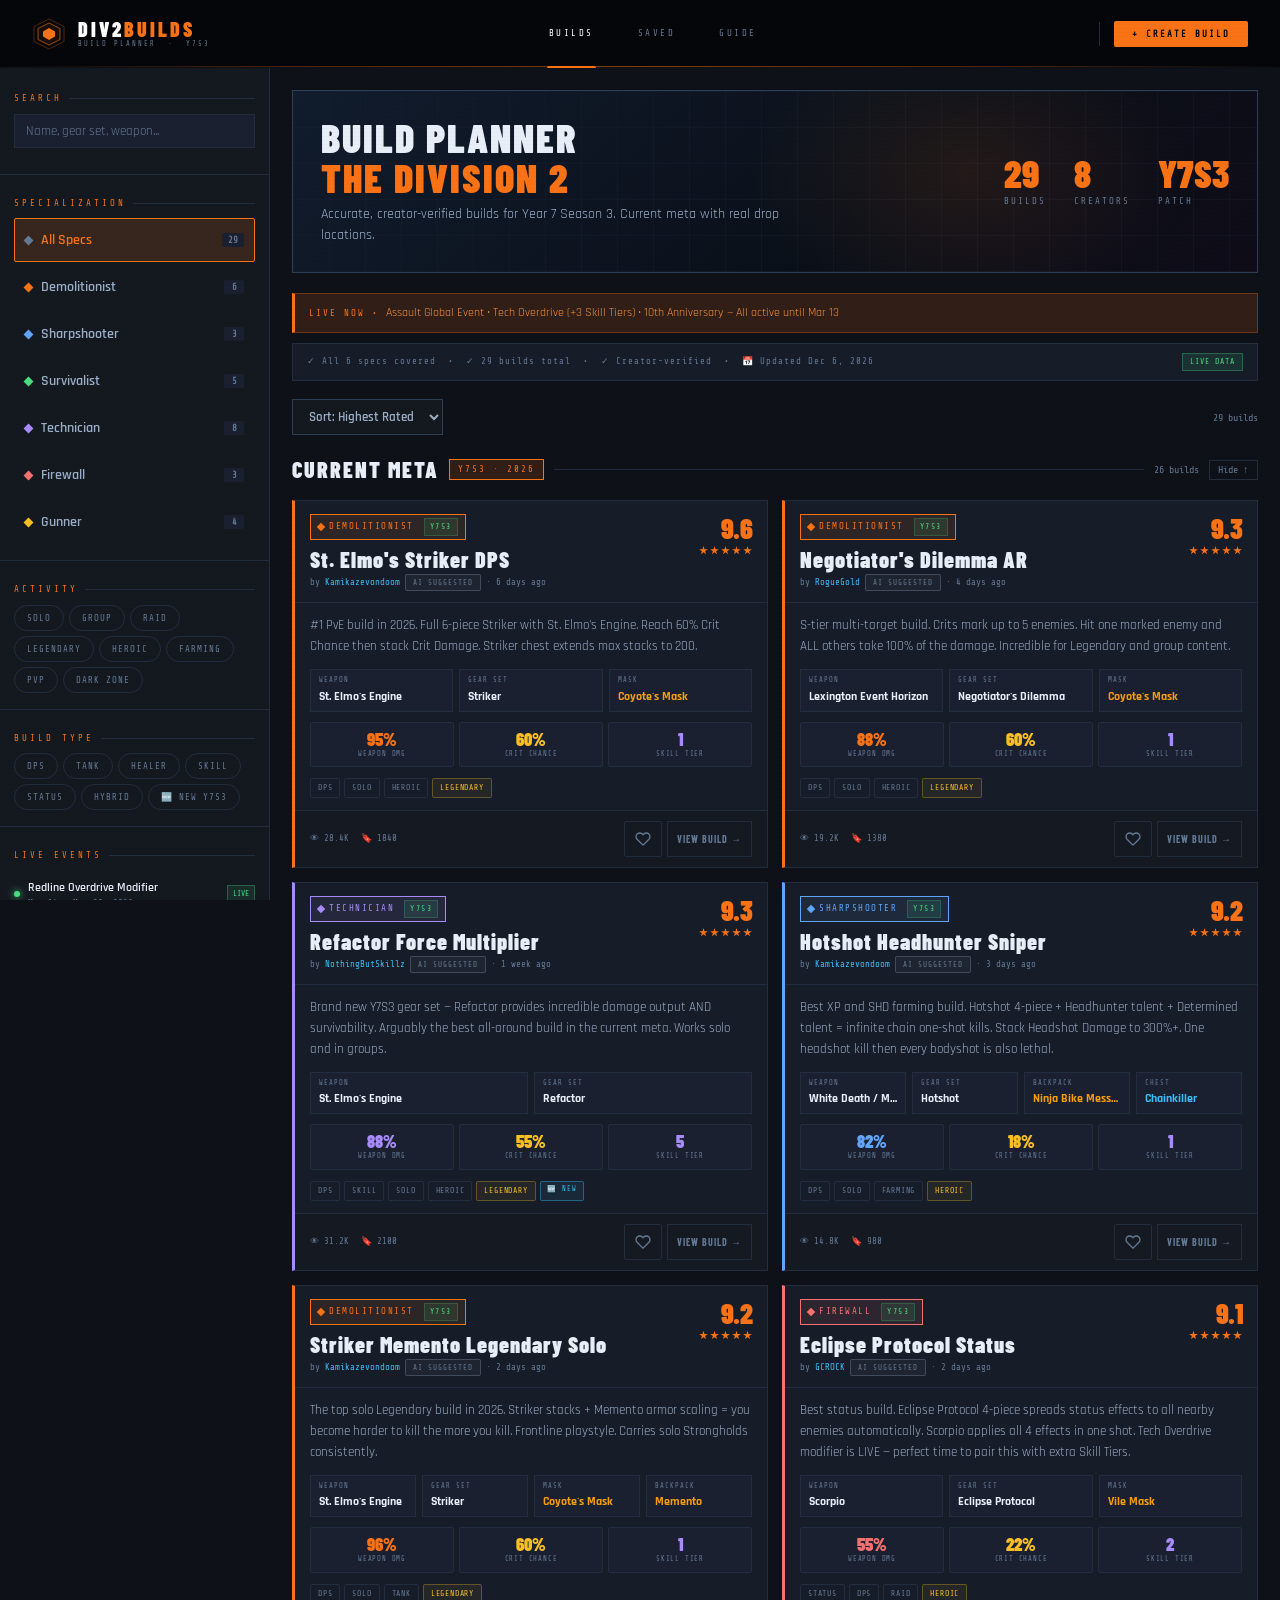
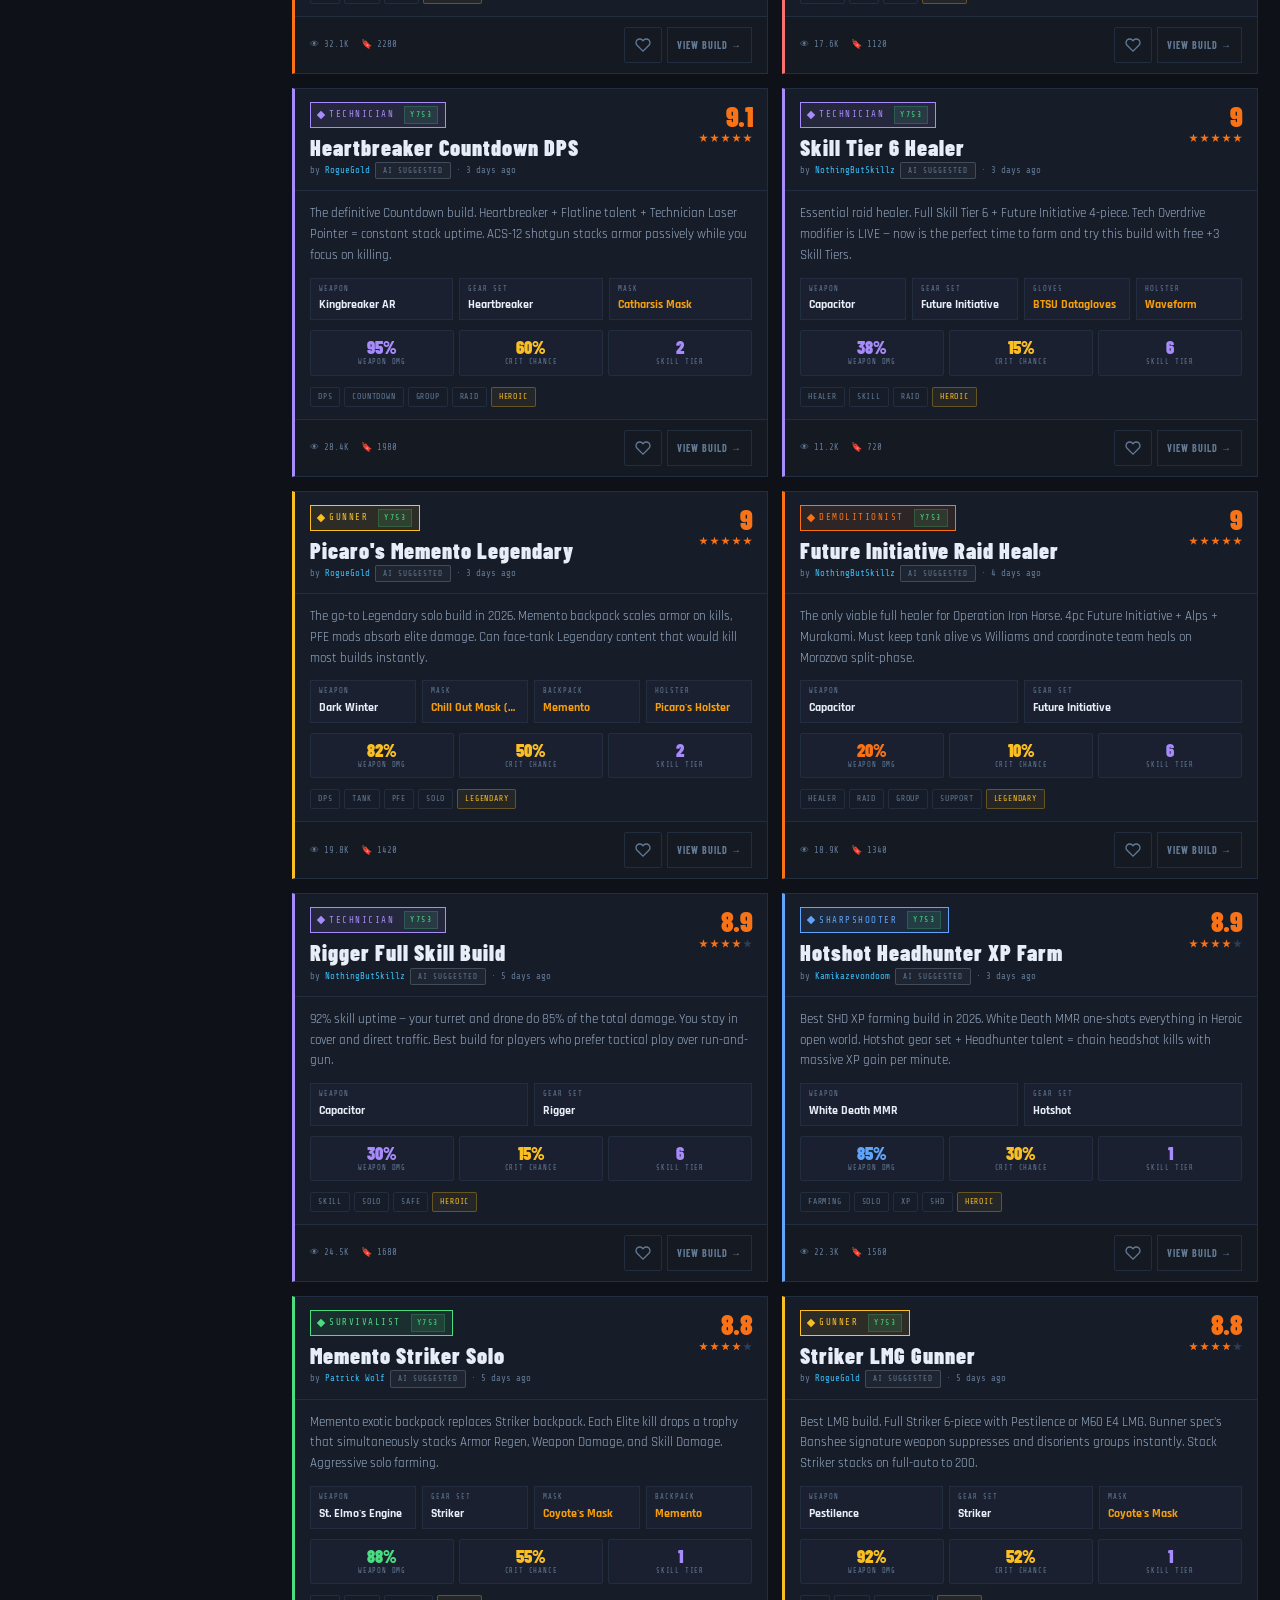
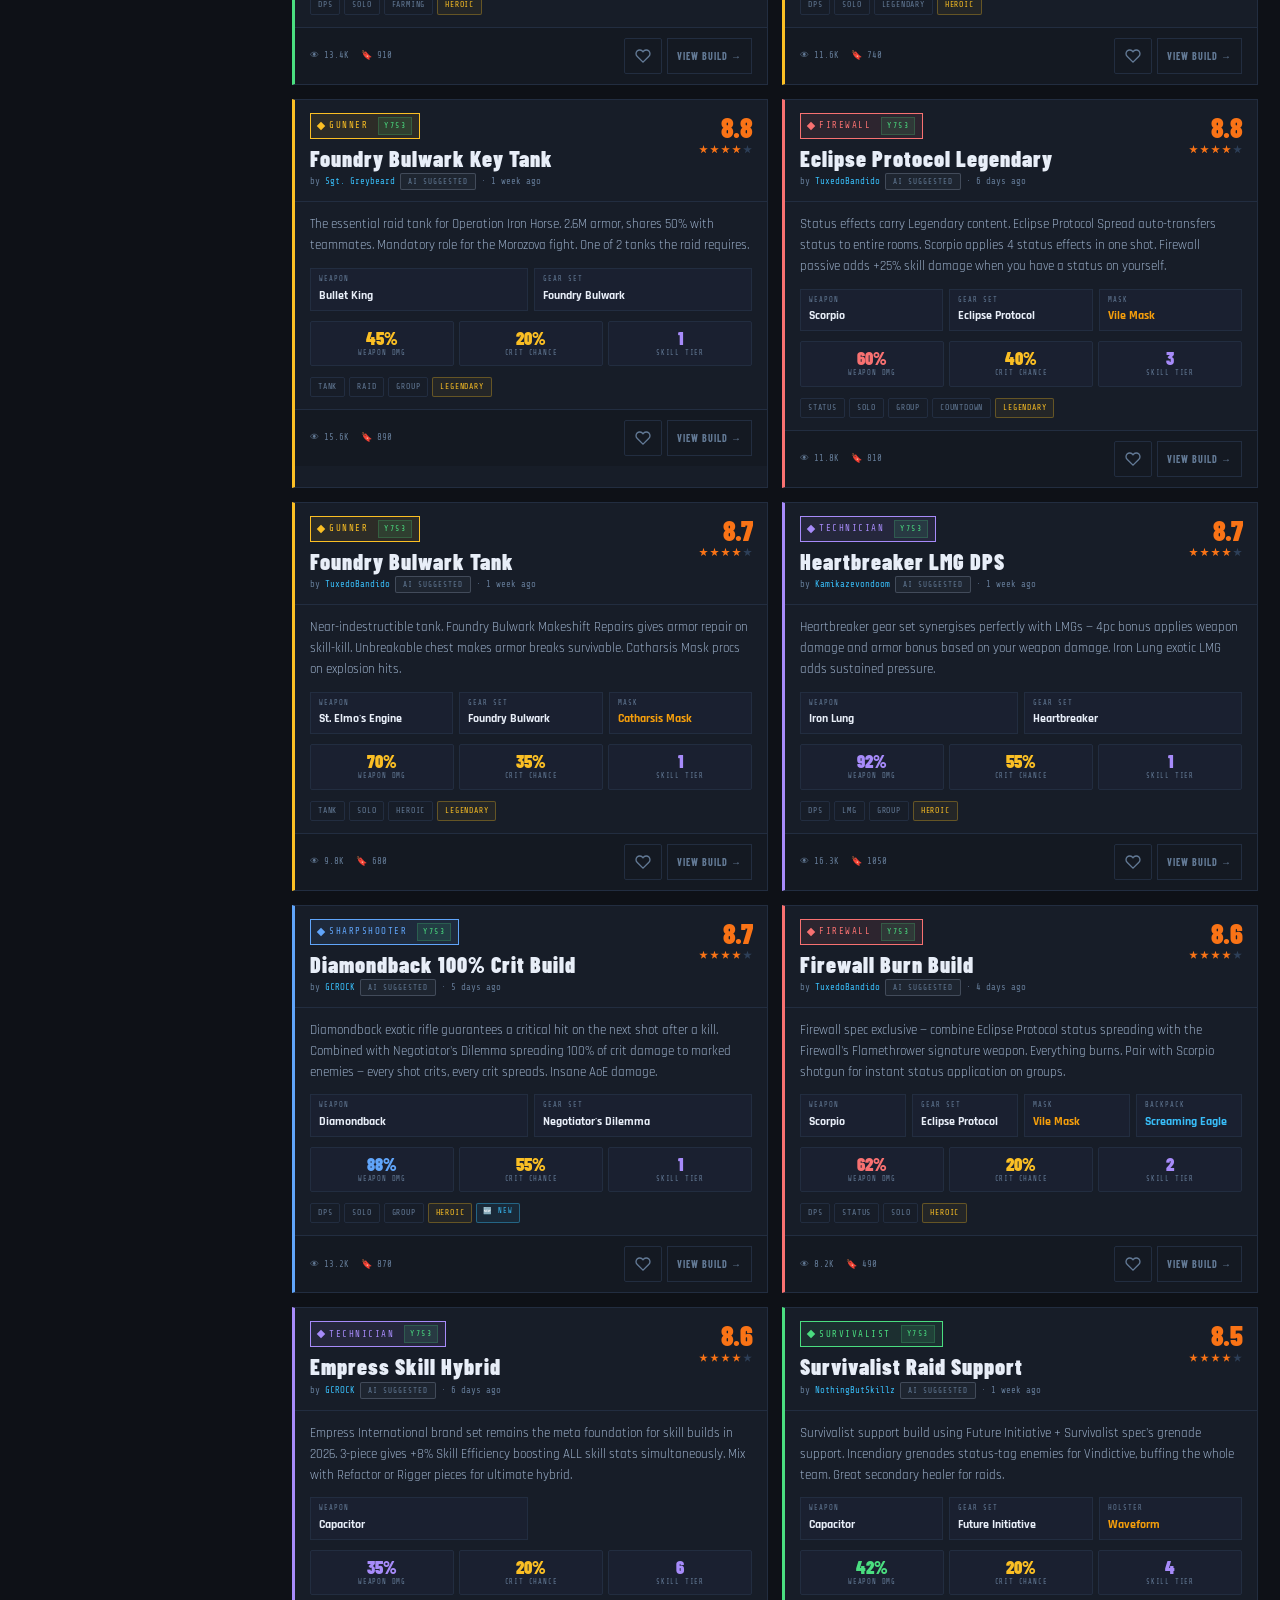
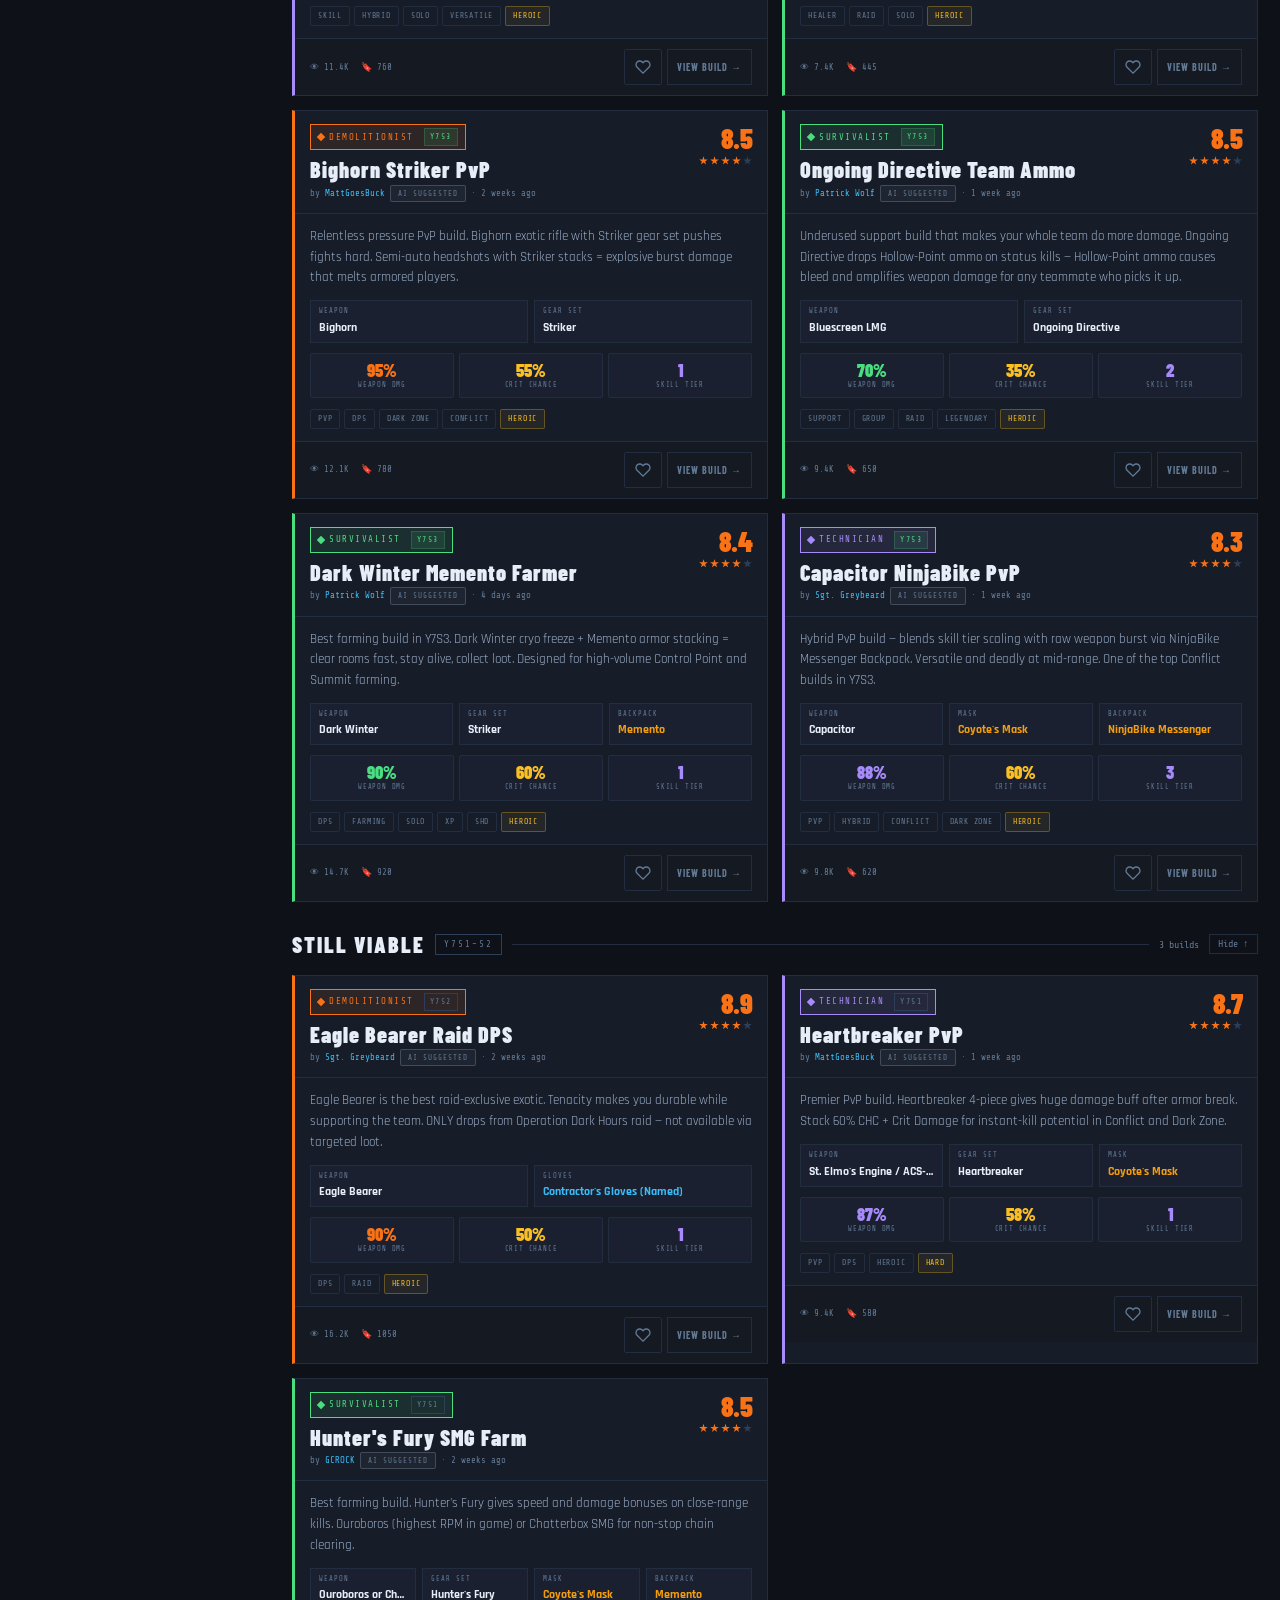
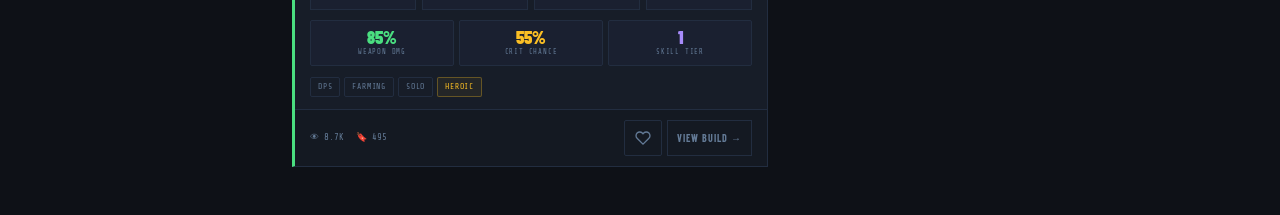
==== index.html @ b4c769ec "Add files via upload" ====
<!DOCTYPE html>
<html lang="en">
<head>
<meta charset="UTF-8">
<meta name="viewport" content="width=device-width, initial-scale=1.0, viewport-fit=cover">
<meta name="apple-mobile-web-app-capable" content="yes">
<meta name="apple-mobile-web-app-status-bar-style" content="black-translucent">
<meta name="theme-color" content="#0e1117">
<link rel="manifest" href="manifest.json">
<link rel="apple-touch-icon" href="icon-192.png">
<title>DIV2BUILDS — The Division 2 Build Planner</title>
<link href="https://fonts.googleapis.com/css2?family=Barlow+Condensed:wght@300;400;600;700;900&family=Rajdhani:wght@300;400;600;700&family=Share+Tech+Mono&display=swap" rel="stylesheet">
<style>
:root{--bg:#0e1117;--bg2:#141920;--bg3:#1a2030;--panel:#171d28;--border:#222d40;--border2:#2d3f58;--orange:#f97316;--orange2:#fb923c;--odim:rgba(249,115,22,.15);--blue:#38bdf8;--bdim:rgba(56,189,248,.1);--green:#4ade80;--gdim:rgba(74,222,128,.1);--yellow:#fbbf24;--red:#f87171;--gold:#f59e0b;--purple:#a78bfa;--text:#e8eef8;--text2:#9aaec8;--text3:#637a96;}
*{margin:0;padding:0;box-sizing:border-box}
body{background:var(--bg);color:var(--text);font-family:'Rajdhani',sans-serif;font-size:15px;line-height:1.5;overflow-x:hidden;-webkit-overflow-scrolling:touch}
body::before{content:'';position:fixed;inset:0;background:repeating-linear-gradient(0deg,transparent,transparent 3px,rgba(0,0,0,.012) 3px,rgba(0,0,0,.012) 4px);pointer-events:none;z-index:999}
nav{display:flex;align-items:center;justify-content:space-between;padding:0 32px;height:68px;background:rgba(6,7,10,.97);border-bottom:1px solid rgba(255,255,255,.04);position:sticky;top:0;z-index:200;backdrop-filter:blur(24px);-webkit-backdrop-filter:blur(24px);gap:32px}
nav::after{content:'';position:absolute;bottom:0;left:0;right:0;height:1px;background:linear-gradient(90deg,transparent 0%,rgba(249,115,22,.25) 20%,rgba(249,115,22,.5) 50%,rgba(249,115,22,.25) 80%,transparent 100%);pointer-events:none}

.logo{display:flex;align-items:center;gap:12px;cursor:pointer;flex-shrink:0;user-select:none}
.logo-mark{width:34px;height:34px;position:relative;flex-shrink:0}
.logo-mark svg{width:34px;height:34px}
.logo-wordmark{display:flex;flex-direction:column;gap:2px}
.logo-text{font-family:'Barlow Condensed',sans-serif;font-weight:900;font-size:20px;letter-spacing:3px;color:#fff;text-transform:uppercase;line-height:1;display:flex;align-items:center}
.logo-text span{color:var(--orange)}
.logo-sub{font-family:'Share Tech Mono',monospace;font-size:7px;color:var(--text3);letter-spacing:2px;text-transform:uppercase;line-height:1}

.nav-links{display:flex;gap:0;list-style:none;flex:1;justify-content:center}
.nav-links li{position:relative}
.nav-links a{display:flex;align-items:center;height:68px;padding:0 22px;color:var(--text3);text-decoration:none;font-family:'Share Tech Mono',monospace;font-size:9px;letter-spacing:2.5px;text-transform:uppercase;transition:color .2s;cursor:pointer;position:relative;white-space:nowrap}
.nav-links a::before{content:'';position:absolute;bottom:0;left:20px;right:20px;height:2px;background:var(--orange);transform:scaleX(0);transform-origin:center;transition:transform .25s cubic-bezier(.4,0,.2,1);border-radius:2px 2px 0 0}
.nav-links a:hover{color:var(--text2)}
.nav-links a.active{color:#fff}
.nav-links a.active::before{transform:scaleX(1)}

.nav-actions{display:flex;gap:10px;align-items:center;flex-shrink:0}
.nav-sep{width:1px;height:24px;background:var(--border);margin:0 4px}
.btn{font-family:'Share Tech Mono',monospace;letter-spacing:1.5px;text-transform:uppercase;padding:8px 18px;cursor:pointer;border:none;font-size:9px;transition:all .2s;border-radius:2px;-webkit-tap-highlight-color:transparent;touch-action:manipulation}
.btn-ghost{background:transparent;color:var(--text3);border:1px solid var(--border2)}
.btn-ghost:hover{color:var(--text);border-color:rgba(255,255,255,.2)}
.btn-primary{background:var(--orange);color:#000;font-weight:700;letter-spacing:2px}
.btn-primary:hover{background:var(--orange2);transform:translateY(-1px);box-shadow:0 4px 20px rgba(249,115,22,.3)}
.btn-save{background:transparent;color:var(--yellow);border:1px solid var(--yellow)}
.layout{display:grid;grid-template-columns:270px 1fr;min-height:calc(100vh - 68px)}
aside{background:var(--bg2);border-right:1px solid var(--border);padding:16px 0;position:sticky;top:68px;height:calc(100vh - 68px);overflow-y:auto}
aside::-webkit-scrollbar{width:2px}
aside::-webkit-scrollbar-thumb{background:var(--border2);border-radius:1px}
aside::-webkit-scrollbar-track{background:transparent}
.sb{padding:0 14px 16px;border-bottom:1px solid var(--border);margin-bottom:14px}
.sb:last-child{border-bottom:none;margin-bottom:0}
.sb-lbl{font-family:'Share Tech Mono',monospace;font-size:9px;color:var(--orange);letter-spacing:3px;text-transform:uppercase;padding:8px 0;display:flex;align-items:center;gap:7px}
.sb-lbl::after{content:'';flex:1;height:1px;background:var(--border)}
.sw{position:relative;margin-bottom:10px}
.sw input{width:100%;background:var(--bg3);border:1px solid var(--border);color:var(--text);padding:8px 30px 8px 11px;font-family:'Rajdhani',sans-serif;font-size:13px;outline:none;transition:border-color .15s}
.sw input:focus{border-color:var(--orange)}
.sw input::placeholder{color:var(--text3)}
.spec-list{display:flex;flex-direction:column;gap:3px}
.spec-btn{display:flex;align-items:center;gap:9px;padding:12px 10px;cursor:pointer;border:1px solid transparent;transition:all .2s;background:transparent;width:100%;text-align:left;color:var(--text2);font-family:'Rajdhani',sans-serif;font-weight:600;font-size:14px;border-radius:2px}
.spec-btn:hover{background:var(--odim);border-color:var(--border2);color:var(--text)}
.spec-btn.active{background:var(--odim);border-color:var(--orange);color:var(--orange)}
.sdot{width:7px;height:7px;transform:rotate(45deg);flex-shrink:0}
.scnt{margin-left:auto;font-family:'Share Tech Mono',monospace;font-size:9px;color:var(--text3);background:var(--bg3);padding:2px 6px;border-radius:2px;min-width:20px;text-align:center}
.tags{display:flex;flex-wrap:wrap;gap:5px}
.tag{font-family:'Share Tech Mono',monospace;font-size:9px;letter-spacing:1px;padding:7px 12px;border:1px solid var(--border);color:var(--text3);cursor:pointer;transition:all .15s;background:transparent;text-transform:uppercase;border-radius:20px;-webkit-tap-highlight-color:transparent}
.tag:hover{border-color:var(--text3);color:var(--text2)}
.tag.active{border-color:var(--orange);color:var(--orange);background:var(--odim)}
.ev{display:flex;align-items:center;gap:8px;padding:8px 0;border-bottom:1px solid var(--border)}
.ev:last-child{border-bottom:none}
.evdot{width:6px;height:6px;border-radius:50%;flex-shrink:0}
.evdot.live{background:var(--green);box-shadow:0 0 7px var(--green);animation:blink 2s infinite}
.evdot.soon{background:var(--yellow)}
@keyframes blink{0%,100%{opacity:1}50%{opacity:.3}}
.evname{font-weight:600;font-size:12px;color:var(--text);overflow:hidden;text-overflow:ellipsis;white-space:nowrap;flex:1}
.evtime{font-family:'Share Tech Mono',monospace;font-size:9px;color:var(--text3)}
.evbadge{font-family:'Share Tech Mono',monospace;font-size:8px;padding:2px 5px;text-transform:uppercase;flex-shrink:0;border:1px solid}
.evbadge.live{color:var(--green);border-color:rgba(74,222,128,.3);background:var(--gdim)}
.evbadge.soon{color:var(--yellow);border-color:rgba(251,191,36,.3);background:rgba(251,191,36,.07)}
main{padding:22px;background:var(--bg)}
.hero{background:linear-gradient(135deg,#111c2d 0%,#0a1019 60%,#0f0c18 100%);border:1px solid var(--border2);padding:26px 28px;margin-bottom:20px;position:relative;overflow:hidden;display:flex;align-items:center;justify-content:space-between}
.page-header{display:flex;align-items:center;justify-content:space-between;gap:16px;padding:14px 0 16px;border-bottom:1px solid var(--border);margin-bottom:18px;flex-wrap:wrap}
.page-header-title{font-family:'Barlow Condensed',sans-serif;font-size:22px;font-weight:900;letter-spacing:1.5px;text-transform:uppercase;color:var(--text);line-height:1}
.page-header-sub{font-size:12px;color:var(--text3);margin-top:3px}
.page-header-live{display:flex;align-items:center;gap:7px;font-family:'Share Tech Mono',monospace;font-size:9px;color:var(--green);letter-spacing:1px;white-space:nowrap;border:1px solid rgba(74,222,128,.25);padding:5px 10px;background:rgba(74,222,128,.05);flex-shrink:0}
.live-pip{width:6px;height:6px;background:var(--green);border-radius:50%;animation:pulse 2s infinite;flex-shrink:0}
.hgrid{position:absolute;inset:0;background-image:linear-gradient(rgba(26,34,50,.35) 1px,transparent 1px),linear-gradient(90deg,rgba(26,34,50,.35) 1px,transparent 1px);background-size:36px 36px;pointer-events:none}
.hglow{position:absolute;top:-60px;right:80px;width:420px;height:280px;background:radial-gradient(ellipse,rgba(249,115,22,.1) 0%,rgba(249,115,22,.03) 50%,transparent 75%);pointer-events:none}
.hero-text h1{font-family:'Barlow Condensed',sans-serif;font-size:40px;font-weight:900;line-height:1;letter-spacing:2px;text-transform:uppercase;position:relative}
.hero-text h1 span{color:var(--orange)}
.hero-text p{color:var(--text2);font-size:14px;margin-top:7px;max-width:480px;position:relative}
.hstats{display:flex;gap:28px;position:relative}
.hs-num{font-family:'Barlow Condensed',sans-serif;font-size:38px;font-weight:900;color:var(--orange);line-height:1}
.hs-lbl{font-family:'Share Tech Mono',monospace;font-size:9px;color:var(--text3);letter-spacing:2px;text-transform:uppercase;margin-top:3px}
.toolbar{display:flex;align-items:center;gap:10px;margin-bottom:18px;flex-wrap:wrap}
.sort-sel{background:var(--bg2);border:1px solid var(--border2);color:var(--text2);padding:8px 12px;font-family:'Rajdhani',sans-serif;font-weight:600;font-size:13px;outline:none;cursor:pointer;transition:border-color .2s}
.sort-sel:focus{border-color:var(--orange)}
.rcount{font-family:'Share Tech Mono',monospace;font-size:10px;color:var(--text3);margin-left:auto}
.sg{margin-bottom:26px}
.sg-head{display:flex;align-items:center;gap:10px;margin-bottom:14px;user-select:none}
.sg-title{font-family:'Barlow Condensed',sans-serif;font-size:22px;font-weight:900;letter-spacing:2px;text-transform:uppercase}
.sg-badge{font-family:'Share Tech Mono',monospace;font-size:9px;letter-spacing:2px;padding:3px 8px;text-transform:uppercase;border:1px solid}
.sg-badge.cur{color:var(--orange);border-color:var(--orange);background:var(--odim)}
.sg-badge.old{color:var(--text3);border-color:var(--border2)}
.sg-line{flex:1;height:1px;background:var(--border)}
.sg-cnt{font-family:'Share Tech Mono',monospace;font-size:10px;color:var(--text3)}
.sg-tog{font-family:'Share Tech Mono',monospace;font-size:10px;color:var(--text3);border:1px solid var(--border);padding:3px 8px;background:transparent;cursor:pointer;transition:all .15s}
.sg-grid{display:grid;grid-template-columns:repeat(auto-fill,minmax(340px,1fr));gap:14px}
.sg-grid.collapsed{display:none}
.bc{background:var(--panel);border:1px solid var(--border);cursor:pointer;transition:all .2s;position:relative;overflow:hidden;animation:fadeUp .4s ease both}
@keyframes fadeUp{from{opacity:0;transform:translateY(14px)}to{opacity:1;transform:translateY(0)}}
.bc::before{content:'';position:absolute;top:0;left:0;right:0;height:2px;background:transparent;transition:background .2s}
.bc:hover{border-color:rgba(255,255,255,.12);transform:translateY(-3px);box-shadow:0 12px 40px rgba(0,0,0,.55)}
.bc:active{transform:scale(.98);box-shadow:none;transition:transform .1s}
.bc:hover::before{background:var(--orange)}
.bc-head{padding:13px 15px 11px;border-bottom:1px solid var(--border);display:flex;align-items:flex-start;justify-content:space-between;gap:10px}
.bc-spec{display:flex;align-items:center;gap:5px;font-family:'Share Tech Mono',monospace;font-size:9px;letter-spacing:1.5px;text-transform:uppercase;padding:3px 7px;border:1px solid;margin-bottom:7px;width:fit-content}
.bc-title{font-family:'Barlow Condensed',sans-serif;font-size:22px;font-weight:900;letter-spacing:1px;color:var(--text);line-height:1.1}
.bc-author{font-family:'Share Tech Mono',monospace;font-size:9px;color:var(--text3);margin-top:3px}
.bc-author span{color:var(--blue)}
.creator-badge{display:inline-flex;align-items:center;gap:4px;font-family:'Share Tech Mono',monospace;font-size:8px;letter-spacing:1px;padding:2px 6px;border:1px solid var(--blue);color:var(--blue);background:var(--bdim);text-transform:uppercase;margin-left:5px;border-radius:2px}
.source-badge{font-family:'Share Tech Mono',monospace;font-size:7.5px;letter-spacing:1px;padding:2px 7px;border-radius:2px;text-transform:uppercase;display:inline-flex;align-items:center;gap:4px;margin-left:5px}
.source-badge.curated{border:1px solid rgba(74,222,128,.4);color:var(--green);background:rgba(74,222,128,.08)}
.source-badge.ai-suggested{border:1px solid rgba(148,163,184,.3);color:var(--text3);background:rgba(148,163,184,.06)}
.source-badge.community{border:1px solid rgba(56,189,248,.3);color:var(--blue);background:var(--bdim)}
.bc-rating{display:flex;flex-direction:column;align-items:flex-end;gap:4px;flex-shrink:0}
.rnum{font-family:'Barlow Condensed',sans-serif;font-size:28px;font-weight:900;color:var(--orange);line-height:1;letter-spacing:-0.5px}
.stars{display:flex;gap:2px}
.star{width:9px;height:9px;background:var(--orange);clip-path:polygon(50% 0%,61% 35%,98% 35%,68% 57%,79% 91%,50% 70%,21% 91%,32% 57%,2% 35%,39% 35%)}
.star.e{background:var(--border2)}
.bc-body{padding:12px 15px}
.gear-row{display:grid;grid-template-columns:repeat(3,1fr);gap:5px;margin-bottom:12px}
.gs{background:var(--bg3);border:1px solid var(--border);padding:9px 6px;display:flex;flex-direction:column;align-items:center;gap:3px;text-align:center;transition:border-color .15s}
.bc-loadout{display:flex;flex-wrap:wrap;gap:6px;margin-bottom:10px}
.bc-loadout-item{display:flex;flex-direction:column;background:var(--bg3);border:1px solid var(--border);padding:5px 8px;min-width:0;flex:1;max-width:calc(50% - 3px)}
.bc-loadout-lbl{font-family:'Share Tech Mono',monospace;font-size:7px;color:var(--text3);letter-spacing:1px;text-transform:uppercase;margin-bottom:2px}
.bc-loadout-val{font-size:12px;font-weight:700;color:var(--text);white-space:nowrap;overflow:hidden;text-overflow:ellipsis}
.bc-loadout-val.exotic{color:var(--gold)}
.bc-loadout-val.named{color:var(--blue)}
.gs-icon{font-size:15px;line-height:1}
.gs-slot{font-family:'Share Tech Mono',monospace;font-size:7px;color:var(--text3);letter-spacing:.5px;text-transform:uppercase}
.gs-name{font-size:10px;font-weight:700;color:var(--text2);line-height:1.2}
.gs-name.exotic{color:var(--gold)}
.gs-name.named{color:var(--blue)}
.cs{display:grid;grid-template-columns:repeat(3,1fr);gap:5px;margin-bottom:11px}
.cp{background:var(--bg3);border:1px solid var(--border);padding:7px 8px;text-align:center;border-radius:2px}
.cp-v{font-family:'Barlow Condensed',sans-serif;font-size:18px;font-weight:900;line-height:1}
.cp-l{font-family:'Share Tech Mono',monospace;font-size:7px;color:var(--text3);letter-spacing:.8px;text-transform:uppercase;margin-top:1px}
.ctags{display:flex;flex-wrap:wrap;gap:4px}
.ctag{font-family:'Share Tech Mono',monospace;font-size:8px;letter-spacing:.8px;padding:3px 7px;border:1px solid var(--border);color:var(--text3);text-transform:uppercase;border-radius:2px}
.diff-tag{border-color:rgba(251,191,36,.3);color:var(--yellow);background:rgba(251,191,36,.06)}
.ev-build-badge{font-family:'Share Tech Mono',monospace;font-size:7.5px;letter-spacing:.8px;padding:3px 7px;border:1px solid rgba(74,222,128,.4);color:var(--green);background:rgba(74,222,128,.08);border-radius:2px;text-transform:uppercase}
.new-badge{font-family:'Share Tech Mono',monospace;font-size:7px;letter-spacing:1px;padding:2px 6px;border:1px solid rgba(56,189,248,.4);color:var(--blue);background:rgba(56,189,248,.08);border-radius:2px;text-transform:uppercase}
.bc-foot{padding:10px 15px;border-top:1px solid var(--border);display:flex;align-items:center;justify-content:space-between;background:rgba(0,0,0,.15)}
.bc-meta{display:flex;gap:12px}
.mitem{display:flex;align-items:center;gap:4px;font-family:'Share Tech Mono',monospace;font-size:9px;color:var(--text3)}
.bc-acts{display:flex;gap:5px}
.abt{background:transparent;border:1px solid var(--border);color:var(--text3);padding:5px 9px;font-family:'Barlow Condensed',sans-serif;font-size:10px;font-weight:700;letter-spacing:1px;text-transform:uppercase;cursor:pointer;transition:all .15s}
.abt:hover{border-color:var(--orange);color:var(--orange);background:var(--odim)}
.abt.saved{border-color:var(--yellow);color:var(--yellow);background:rgba(251,191,36,.08)}
.abt-save{background:transparent;border:1px solid var(--border);color:var(--text3);padding:0 10px;height:36px;display:flex;align-items:center;justify-content:center;cursor:pointer;transition:all .15s;flex-shrink:0;border-radius:2px}
.abt-save:hover{border-color:var(--yellow);color:var(--yellow)}
.abt-save.saved{border-color:var(--yellow);color:var(--yellow);background:rgba(251,191,36,.08)}
.abt-view{flex:1}
.pbadge{font-family:'Share Tech Mono',monospace;font-size:8px;padding:2px 5px;background:var(--gdim);border:1px solid rgba(74,222,128,.2);color:var(--green);text-transform:uppercase;margin-left:5px}
.obadge{font-family:'Share Tech Mono',monospace;font-size:8px;padding:2px 5px;background:transparent;border:1px solid var(--border2);color:var(--text3);text-transform:uppercase;margin-left:5px}
.empty{text-align:center;padding:64px 20px;border:1px dashed var(--border2);background:var(--bg2)}
.empty h3{font-family:'Barlow Condensed',sans-serif;font-size:24px;font-weight:700;color:var(--text2);letter-spacing:2px;text-transform:uppercase;margin-top:14px}
.empty p{color:var(--text3);font-size:12px;margin-top:6px}
.overlay{position:fixed;inset:0;background:rgba(0,0,0,.88);z-index:300;display:flex;align-items:flex-start;justify-content:center;padding:16px;overflow-y:auto;opacity:0;pointer-events:none;transition:opacity .25s;backdrop-filter:blur(5px)}
.overlay.open{opacity:1;pointer-events:all}
.modal{background:var(--bg2);border:1px solid var(--border);width:100%;max-width:960px;margin:auto;position:relative;transform:translateY(22px);transition:transform .25s cubic-bezier(.4,0,.2,1);overflow:visible}
.overlay.open .modal{transform:translateY(0)}

/* Mobile back bar */
.mob-back-bar{display:none}
.mh{padding:18px 22px 20px;border-bottom:1px solid var(--border);display:flex;align-items:flex-start;justify-content:space-between;gap:12px;background:linear-gradient(135deg,var(--panel),var(--bg2));position:relative;overflow:visible}
.mh-grid{position:absolute;inset:0;background-image:linear-gradient(rgba(26,34,50,.3) 1px,transparent 1px),linear-gradient(90deg,rgba(26,34,50,.3) 1px,transparent 1px);background-size:28px 28px;pointer-events:none;z-index:0;overflow:hidden;border-radius:inherit}
.mh-left{position:relative;z-index:1;flex:1;min-width:0}
.mspec{display:inline-flex;align-items:center;gap:5px;font-family:'Share Tech Mono',monospace;font-size:9px;letter-spacing:2px;text-transform:uppercase;padding:4px 9px;border:1px solid;margin-bottom:10px;white-space:normal;word-break:break-word;max-width:100%;position:relative;z-index:1}
.mtitle{font-family:'Barlow Condensed',sans-serif;font-size:34px;font-weight:900;letter-spacing:2px;text-transform:uppercase;line-height:1;position:relative;z-index:1}
.msub{color:var(--text2);font-size:13px;margin-top:6px;position:relative;z-index:1}
.mclose{background:transparent;border:1px solid var(--border);color:var(--text3);width:34px;height:34px;display:flex;align-items:center;justify-content:center;cursor:pointer;transition:all .15s;flex-shrink:0;position:relative;z-index:1}
.mclose:hover{border-color:var(--red);color:var(--red)}
.mbody{padding:22px;display:grid;grid-template-columns:1fr 300px;gap:22px}
.sec{font-family:'Share Tech Mono',monospace;font-size:9px;color:var(--orange);letter-spacing:3px;text-transform:uppercase;margin-bottom:12px;margin-top:4px;display:flex;align-items:center;gap:7px}
.sec::after{content:'';flex:1;height:1px;background:var(--border)}
.gd-grid{display:grid;grid-template-columns:repeat(3,1fr);gap:7px;margin-bottom:20px}
.gd{background:var(--bg3);border:1px solid var(--border);padding:11px}
.gd-slot{font-family:'Share Tech Mono',monospace;font-size:8px;color:var(--text3);letter-spacing:2px;text-transform:uppercase;margin-bottom:5px}
.gd-name{font-weight:700;font-size:13px;line-height:1.2;margin-bottom:2px}
.gd-name.exotic{color:var(--gold)}
.gd-name.named{color:var(--blue)}
.gd-brand{font-family:'Share Tech Mono',monospace;font-size:9px;color:var(--text3);margin-bottom:6px}
.gd-talent{font-size:11px;color:var(--orange2);font-weight:600;margin-bottom:5px}
.gd-mod{font-family:'Share Tech Mono',monospace;font-size:9px;color:var(--text3)}
.gd-mod::before{content:'▸ '}
.wdrop-box{background:var(--bg3);border:1px solid var(--border);border-left:3px solid var(--orange);padding:14px;margin-bottom:20px}
.wdrop-title{font-family:'Share Tech Mono',monospace;font-size:9px;color:var(--orange);letter-spacing:2px;text-transform:uppercase;margin-bottom:12px}
.wdrop-section-title{font-family:'Share Tech Mono',monospace;font-size:8px;color:var(--text3);letter-spacing:2px;text-transform:uppercase;margin:12px 0 6px;padding-top:12px;border-top:1px solid var(--border)}
.wdrop-w{margin-bottom:14px;padding-bottom:14px;border-bottom:1px solid var(--border)}
.wdrop-w:last-child{margin-bottom:0;padding-bottom:0;border-bottom:none}
.wdrop-wname{font-family:'Barlow Condensed',sans-serif;font-size:17px;font-weight:700;margin-bottom:6px}
.drop-row{display:flex;align-items:flex-start;gap:7px;margin-bottom:6px;font-size:12px;color:var(--text2);line-height:1.4}
.drop-badge{font-family:'Share Tech Mono',monospace;font-size:8px;padding:2px 5px;border:1px solid;flex-shrink:0;text-transform:uppercase}
.drop-badge.targeted{color:var(--green);border-color:rgba(74,222,128,.3);background:var(--gdim)}
.drop-badge.campaign{color:var(--yellow);border-color:rgba(251,191,36,.3);background:rgba(251,191,36,.07)}
.drop-badge.world{color:var(--text3);border-color:var(--border2)}
.skill-pair{display:grid;grid-template-columns:1fr 1fr;gap:7px;margin-bottom:20px}
.skill-card{background:var(--bg3);border:1px solid var(--border);padding:12px;display:flex;align-items:center;gap:10px}
.skill-icon{font-size:28px;line-height:1}
.skill-name{font-weight:700;font-size:14px}
.skill-var{font-family:'Share Tech Mono',monospace;font-size:9px;color:var(--text3)}
.talent-grid{display:grid;grid-template-columns:1fr 1fr;gap:7px;margin-bottom:20px}
.talent-card{background:var(--bg3);border:1px solid var(--border);border-left:2px solid var(--orange2);padding:11px 13px;transition:border-color .15s}
.talent-name{font-weight:700;font-size:13px;margin-bottom:3px;color:var(--orange2)}
.talent-desc{font-size:11px;color:var(--text2);line-height:1.5}
.tips-box{background:var(--bg3);border:1px solid var(--border);padding:14px 16px;font-size:12.5px;color:var(--text2);line-height:1.75;margin-bottom:20px}
.sbars{display:flex;flex-direction:column;gap:9px;margin-bottom:20px}
.sbar{display:grid;grid-template-columns:110px 1fr 50px;align-items:center;gap:9px}
.sbar-lbl{font-family:'Share Tech Mono',monospace;font-size:9px;color:var(--text3);letter-spacing:.8px;text-transform:uppercase}
.sbar-track{height:6px;background:var(--bg2);border:1px solid var(--border);position:relative;overflow:hidden;border-radius:3px}
.sbar-fill{height:100%;position:absolute;left:0;top:0;border-radius:3px;transition:width .6s cubic-bezier(.4,0,.2,1)}
.sbar-val{font-family:'Barlow Condensed',sans-serif;font-size:15px;font-weight:700;text-align:right}
.author-card{background:var(--bg3);border:1px solid var(--border);padding:12px;display:flex;align-items:center;gap:10px;margin-bottom:16px}
.author-av{width:44px;height:44px;background:var(--odim);border:1px solid var(--orange);display:flex;align-items:center;justify-content:center;font-family:'Barlow Condensed',sans-serif;font-size:20px;font-weight:700;color:var(--orange);flex-shrink:0}
.author-name{font-weight:700;font-size:14px}
.author-sub{font-family:'Share Tech Mono',monospace;font-size:9px;color:var(--text3)}
.meta-rows{display:flex;flex-direction:column}
.mrow{display:flex;justify-content:space-between;padding:7px 0;border-bottom:1px solid var(--border);font-size:12px}
.mrow:last-child{border-bottom:none}
.mrow .lbl{color:var(--text3);font-family:'Share Tech Mono',monospace;font-size:9px;letter-spacing:.8px;text-transform:uppercase}
.mrow .val{font-weight:600}
.mfoot{padding:14px 22px;border-top:1px solid var(--border);display:flex;gap:8px;justify-content:flex-end;flex-wrap:wrap}
.cmodal{max-width:680px}
.fg{margin-bottom:14px}
.flbl{display:block;font-family:'Share Tech Mono',monospace;font-size:9px;letter-spacing:2px;color:var(--text3);text-transform:uppercase;margin-bottom:5px}
.finput,.fsel,.fta{width:100%;background:var(--bg3);border:1px solid var(--border);color:var(--text);padding:9px 12px;font-family:'Rajdhani',sans-serif;font-size:13px;outline:none;transition:border-color .15s}
.finput:focus,.fsel:focus,.fta:focus{border-color:var(--orange)}
.fta{resize:vertical;min-height:75px}
.f2{display:grid;grid-template-columns:1fr 1fr;gap:13px}
.spec-grid{display:grid;grid-template-columns:repeat(3,1fr);gap:7px}
.spec-opt{border:1px solid var(--border);padding:9px;text-align:center;cursor:pointer;transition:all .15s;background:transparent;width:100%;font-family:'Rajdhani',sans-serif;font-weight:700;font-size:12px;color:var(--text3)}
.spec-opt:hover{border-color:var(--border2);color:var(--text2)}
.spec-opt.sel{background:var(--odim);border-color:var(--orange);color:var(--orange)}
.ev-card{background:var(--panel);border:1px solid var(--border);padding:18px}
.ev-card.live{border-left:3px solid var(--green)}
.ev-card.soon{border-left:3px solid rgba(249,115,22,.3)}
.ev-card.off{border-left:3px solid var(--border);opacity:.55}
.ev-section-hdr{display:flex;align-items:center;gap:10px;margin-bottom:12px;font-family:'Share Tech Mono',monospace;font-size:9px;letter-spacing:3px;color:var(--orange);text-transform:uppercase}
.ev-section-line{flex:1;height:1px;background:var(--border)}
.ev-grid{display:grid;grid-template-columns:repeat(auto-fill,minmax(280px,1fr));gap:12px}
.ev-grid-past{opacity:.6}
.cc-grid{display:grid;grid-template-columns:repeat(auto-fill,minmax(220px,1fr));gap:12px;margin-top:16px}
.cc-card{background:var(--panel);border:1px solid var(--border);padding:14px;transition:border-color .2s}
.cc-card:hover{border-color:var(--border2)}
.cc-top{display:flex;align-items:center;gap:12px}
.cc-av{width:38px;height:38px;background:var(--bdim);border:1px solid var(--blue);display:flex;align-items:center;justify-content:center;font-family:'Barlow Condensed',sans-serif;font-size:16px;font-weight:700;color:var(--blue);flex-shrink:0}

/* ── Build Editor ── */
.editor-wrap{display:flex;flex-direction:column;height:100%;max-height:90vh;overflow:hidden}
.editor-steps{display:flex;gap:0;border-bottom:1px solid var(--border);background:var(--bg2);flex-shrink:0;overflow-x:auto;scrollbar-width:none}
.editor-steps::-webkit-scrollbar{display:none}
.estep{flex-shrink:0;padding:12px 16px;font-family:'Share Tech Mono',monospace;font-size:8px;letter-spacing:1.5px;text-transform:uppercase;color:var(--text3);background:transparent;border:none;cursor:pointer;border-bottom:2px solid transparent;transition:all .15s;white-space:nowrap;-webkit-tap-highlight-color:transparent}
.estep.active{color:var(--orange);border-bottom-color:var(--orange)}
.estep.done{color:var(--green)}
.estep:active{background:rgba(255,255,255,.04)}
.editor-body{flex:1;overflow-y:auto;-webkit-overflow-scrolling:touch;padding:20px}
.editor-footer{display:flex;align-items:center;justify-content:space-between;padding:14px 20px;border-top:1px solid var(--border);background:var(--bg2);flex-shrink:0;gap:10px}
.editor-footer-info{font-family:'Share Tech Mono',monospace;font-size:9px;color:var(--text3);letter-spacing:1px}

/* Editor sections */
.esec{margin-bottom:24px}
.esec-title{font-family:'Share Tech Mono',monospace;font-size:9px;letter-spacing:2px;text-transform:uppercase;color:var(--orange);margin-bottom:12px;display:flex;align-items:center;gap:8px}
.esec-title::after{content:'';flex:1;height:1px;background:var(--border)}
.efield{margin-bottom:14px}
.efield label{display:block;font-family:'Share Tech Mono',monospace;font-size:8px;letter-spacing:1px;text-transform:uppercase;color:var(--text3);margin-bottom:6px}
.efield label span.req{color:var(--orange)}
.einput{width:100%;background:var(--bg3);border:1px solid var(--border);color:var(--text);padding:9px 12px;font-family:'Rajdhani',sans-serif;font-size:14px;outline:none;transition:border-color .15s;box-sizing:border-box}
.einput:focus{border-color:var(--orange)}
.einput::placeholder{color:var(--text3)}
.eselect{width:100%;background:var(--bg3);border:1px solid var(--border);color:var(--text);padding:9px 12px;font-family:'Rajdhani',sans-serif;font-size:14px;outline:none;cursor:pointer;appearance:none;-webkit-appearance:none;background-image:url("data:image/svg+xml,%3Csvg xmlns='http://www.w3.org/2000/svg' width='12' height='8' viewBox='0 0 12 8'%3E%3Cpath d='M1 1l5 5 5-5' stroke='%239aaec8' stroke-width='1.5' fill='none'/%3E%3C/svg%3E");background-repeat:no-repeat;background-position:right 12px center}
.eselect:focus{border-color:var(--orange)}
.etextarea{width:100%;background:var(--bg3);border:1px solid var(--border);color:var(--text);padding:9px 12px;font-family:'Rajdhani',sans-serif;font-size:13px;outline:none;resize:vertical;min-height:70px;box-sizing:border-box;line-height:1.5}
.etextarea:focus{border-color:var(--orange)}
.etextarea::placeholder{color:var(--text3)}
.egrid2{display:grid;grid-template-columns:1fr 1fr;gap:12px}
.egrid3{display:grid;grid-template-columns:1fr 1fr 1fr;gap:10px}

/* Spec selector in editor */
.espec-grid{display:grid;grid-template-columns:repeat(3,1fr);gap:8px}
.espec-btn{background:var(--bg3);border:1px solid var(--border);color:var(--text2);padding:10px 8px;font-family:'Rajdhani',sans-serif;font-size:13px;font-weight:600;cursor:pointer;transition:all .15s;text-align:center;-webkit-tap-highlight-color:transparent}
.espec-btn.sel{border-color:var(--orange);color:var(--orange);background:var(--odim)}
.espec-btn:active{background:var(--odim)}

/* Content type chips */
.echips{display:flex;flex-wrap:wrap;gap:6px}
.echip{background:transparent;border:1px solid var(--border);color:var(--text3);padding:5px 10px;font-family:'Share Tech Mono',monospace;font-size:8px;letter-spacing:1px;text-transform:uppercase;cursor:pointer;transition:all .15s;-webkit-tap-highlight-color:transparent;border-radius:2px}
.echip.sel{border-color:var(--orange);color:var(--orange);background:var(--odim)}

/* Gear slot cards in editor */
.gear-editor-grid{display:grid;grid-template-columns:1fr 1fr;gap:10px}
.gear-slot-card{background:var(--bg3);border:1px solid var(--border);padding:12px;cursor:pointer;transition:border-color .15s}
.gear-slot-card.filled{border-color:var(--border2)}
.gear-slot-card.editing{border-color:var(--orange)}
.gear-slot-hdr{display:flex;align-items:center;gap:8px;margin-bottom:8px}
.gear-slot-icon{font-size:18px}
.gear-slot-label{font-family:'Share Tech Mono',monospace;font-size:8px;letter-spacing:1.5px;text-transform:uppercase;color:var(--text3)}
.gear-slot-name{font-size:14px;font-weight:700;color:var(--text);margin-bottom:2px;line-height:1.2}
.gear-slot-name.exotic{color:var(--gold)}
.gear-slot-name.named{color:var(--blue)}
.gear-slot-empty{font-size:12px;color:var(--text3);font-style:italic}
.gear-slot-sub{font-family:'Share Tech Mono',monospace;font-size:8px;color:var(--text3);margin-top:2px}

/* Weapon card in editor */
.weapon-editor-card{background:var(--bg3);border:1px solid var(--border);padding:14px;margin-bottom:12px}
.weapon-editor-title{font-family:'Share Tech Mono',monospace;font-size:9px;letter-spacing:2px;color:var(--blue);text-transform:uppercase;margin-bottom:12px}

/* Rarity selector */
.erarity{display:flex;gap:6px}
.erarity-btn{flex:1;background:transparent;border:1px solid var(--border);color:var(--text3);padding:6px 4px;font-family:'Share Tech Mono',monospace;font-size:7.5px;letter-spacing:1px;text-transform:uppercase;cursor:pointer;text-align:center;transition:all .15s}
.erarity-btn.sel.exotic{border-color:var(--gold);color:var(--gold);background:rgba(245,158,11,.1)}
.erarity-btn.sel.named{border-color:var(--blue);color:var(--blue);background:rgba(56,189,248,.1)}
.erarity-btn.sel.high-end{border-color:var(--green);color:var(--green);background:rgba(74,222,128,.08)}

/* Preview */
.preview-section{background:var(--bg3);border:1px solid var(--border);padding:16px;margin-bottom:12px}
.preview-section-title{font-family:'Share Tech Mono',monospace;font-size:8px;letter-spacing:2px;text-transform:uppercase;color:var(--orange);margin-bottom:10px}
.preview-gear-grid{display:grid;grid-template-columns:1fr 1fr;gap:8px}
.preview-gear-item{padding:8px 10px;background:var(--bg2);border:1px solid var(--border)}
.preview-gear-slot{font-family:'Share Tech Mono',monospace;font-size:7px;color:var(--text3);letter-spacing:1px;text-transform:uppercase;margin-bottom:3px}
.preview-gear-name{font-size:13px;font-weight:700;color:var(--text)}
.preview-gear-name.exotic{color:var(--gold)}
.preview-gear-name.named{color:var(--blue)}
.preview-gear-detail{font-size:11px;color:var(--text3);margin-top:2px}
.core-balance{display:flex;gap:8px;margin-top:8px}
.core-dot{width:14px;height:14px;border-radius:50%;display:inline-block}

/* Inline gear slot editor panel */
.gear-inline-editor{background:var(--panel);border:1px solid var(--orange);border-top:3px solid var(--orange);padding:16px;margin-top:10px}

/* Steps progress on mobile */
@media(max-width:760px){
  .egrid2{grid-template-columns:1fr}
  .egrid3{grid-template-columns:1fr 1fr}
  .gear-editor-grid{grid-template-columns:1fr 1fr}
  .espec-grid{grid-template-columns:repeat(2,1fr)}
  .editor-body{padding:14px}
  .editor-footer{padding:12px 14px}
  .preview-gear-grid{grid-template-columns:1fr 1fr}
}

/* ── Progression Guide ── */
.guide-phase{background:var(--panel);border:1px solid var(--border);margin-bottom:14px;overflow:hidden}
.guide-phase-hdr{display:flex;align-items:center;gap:10px;padding:12px 16px;background:var(--bg3);border-bottom:1px solid var(--border);flex-wrap:wrap}
.guide-phase-num{font-family:'Share Tech Mono',monospace;font-size:8px;letter-spacing:2px;color:#000;background:var(--orange);padding:3px 8px;text-transform:uppercase}
.guide-phase-title{font-family:'Barlow Condensed',sans-serif;font-size:20px;font-weight:700;letter-spacing:1px;color:var(--text);flex:1}
.guide-phase-tag{font-family:'Share Tech Mono',monospace;font-size:8px;letter-spacing:1px;padding:3px 8px;border:1px solid var(--border2);color:var(--text3);text-transform:uppercase}
.guide-phase-body{padding:14px 16px;display:flex;flex-direction:column;gap:14px}
.guide-item{display:flex;align-items:flex-start;gap:12px}
.guide-item-icon{font-size:20px;flex-shrink:0;width:28px;text-align:center;margin-top:2px}
.guide-item-title{font-family:'Barlow Condensed',sans-serif;font-size:16px;font-weight:700;letter-spacing:.5px;color:var(--text);margin-bottom:3px}
.guide-item-desc{font-size:12px;color:var(--text2);line-height:1.65}
.guide-item-desc strong{color:var(--orange)}
/* ── Onboarding Guide Banner ── */
.guide-banner{background:var(--bg3);border:1px solid rgba(56,189,248,.25);border-left:3px solid var(--blue);padding:14px 16px;margin-bottom:18px}
.guide-banner-inner{position:relative}
.guide-title{font-family:'Share Tech Mono',monospace;font-size:9px;letter-spacing:2px;text-transform:uppercase;color:var(--blue);margin-bottom:10px}
.guide-steps{display:flex;flex-direction:column;gap:7px}
.guide-step{display:flex;align-items:flex-start;gap:10px;font-size:13px;color:var(--text2);line-height:1.5}
.guide-num{font-family:'Share Tech Mono',monospace;font-size:9px;background:var(--blue);color:#000;min-width:18px;height:18px;border-radius:50%;display:flex;align-items:center;justify-content:center;flex-shrink:0;margin-top:2px}
.guide-dismiss{margin-top:12px;background:transparent;border:1px solid var(--border2);color:var(--text3);padding:5px 12px;font-family:'Share Tech Mono',monospace;font-size:8px;letter-spacing:1px;text-transform:uppercase;cursor:pointer;transition:all .15s}
.guide-dismiss:hover{border-color:var(--blue);color:var(--blue)}
.notif{position:fixed;bottom:24px;right:24px;background:var(--bg2);border:1px solid var(--border2);border-left:3px solid var(--orange);padding:12px 20px;font-family:'Barlow Condensed',sans-serif;font-size:13px;font-weight:700;letter-spacing:1.5px;text-transform:uppercase;color:var(--text);z-index:500;transform:translateY(20px);opacity:0;transition:all .25s cubic-bezier(.4,0,.2,1);pointer-events:none;box-shadow:0 8px 32px rgba(0,0,0,.5)}
.notif.show{transform:translateY(0);opacity:1}
/* MOBILE BOTTOM NAV */
.mob-nav{display:none;position:fixed;bottom:0;left:0;right:0;z-index:9999;padding-bottom:env(safe-area-inset-bottom,0px)}
.mob-nav::before{content:'';position:absolute;top:0;left:10%;right:10%;height:1px;background:linear-gradient(90deg,transparent,rgba(249,115,22,.5),transparent)}
.mob-nav-items{display:flex;height:100%;padding:0;width:100%;justify-content:space-around}
.mob-nav-item{flex:1;display:flex;flex-direction:column;align-items:center;justify-content:center;gap:5px;cursor:pointer;border:none;background:transparent;color:var(--text3);transition:color .2s,transform .15s;padding:0;-webkit-tap-highlight-color:transparent;position:relative;min-width:0;max-width:25%}
.mob-nav-item:active{transform:scale(.92)}
.mob-nav-item.active{color:var(--orange)}
.mob-nav-item.active .mob-nav-pip{opacity:1;transform:scaleX(1)}
.mob-nav-pip{position:absolute;top:6px;width:16px;height:2px;background:var(--orange);border-radius:1px;opacity:0;transform:scaleX(0);transition:opacity .2s,transform .25s}
.mob-nav-item svg{width:19px;height:19px;transition:stroke .2s}
.mob-nav-lbl{font-family:'Share Tech Mono',monospace;font-size:7px;letter-spacing:1.5px;text-transform:uppercase;transition:color .2s}
.mob-nav-create{display:none}
.mob-fab{display:none;position:fixed;right:16px;bottom:74px;width:44px;height:44px;background:var(--orange);color:#000;border:none;border-radius:50%;cursor:pointer;z-index:100;align-items:center;justify-content:center;box-shadow:0 4px 20px rgba(249,115,22,.4);transition:transform .15s,box-shadow .2s,opacity .3s;-webkit-tap-highlight-color:transparent}
.mob-fab:active{transform:scale(.88);box-shadow:0 2px 10px rgba(249,115,22,.3)}
.mob-fab svg{width:22px;height:22px;stroke:#000}
/* MOBILE FILTER DRAWER */
.mob-filter-btn{display:none;position:fixed;bottom:70px;right:16px;width:46px;height:46px;background:var(--orange);border:none;cursor:pointer;z-index:250;align-items:center;justify-content:center;box-shadow:0 4px 18px rgba(249,115,22,.4)}
.mob-filter-btn svg{width:20px;height:20px;color:#000}
.filter-drawer{position:fixed;inset:0;z-index:400;pointer-events:none}
.filter-drawer.open{pointer-events:all}
.filter-backdrop{position:absolute;inset:0;background:rgba(0,0,0,.7);opacity:0;transition:opacity .25s}
.filter-drawer.open .filter-backdrop{opacity:1}
.filter-panel{position:absolute;left:0;top:0;bottom:0;width:min(300px,88vw);background:var(--bg2);border-right:1px solid var(--border2);transform:translateX(-100%);transition:transform .28s cubic-bezier(.4,0,.2,1);overflow-y:auto;padding-bottom:40px}
.filter-panel::-webkit-scrollbar{width:3px}
.filter-panel::-webkit-scrollbar-thumb{background:var(--border2)}
.filter-drawer.open .filter-panel{transform:translateX(0)}
.filter-header{display:flex;align-items:center;justify-content:space-between;padding:16px 16px 12px;border-bottom:1px solid var(--border);position:sticky;top:0;background:var(--bg2);z-index:1}
.filter-header-title{font-family:'Barlow Condensed',sans-serif;font-weight:700;font-size:18px;letter-spacing:2px;text-transform:uppercase;color:var(--orange)}
.filter-close{background:transparent;border:1px solid var(--border2);color:var(--text3);width:32px;height:32px;display:flex;align-items:center;justify-content:center;cursor:pointer;font-size:16px}

.mob-header{display:none;position:sticky;top:0;z-index:200;height:58px;background:rgba(14,17,23,.98);border-bottom:1px solid rgba(249,115,22,.2);padding:0 18px;align-items:center;justify-content:space-between}
.mob-header-logo{display:flex;align-items:center;gap:10px;cursor:pointer}
.mob-header-title{font-family:'Barlow Condensed',sans-serif;font-weight:900;font-size:18px;letter-spacing:2.5px;color:#fff;text-transform:uppercase;line-height:1}
.mob-header-title span{color:var(--orange)}
.mob-header-sub{font-family:'Share Tech Mono',monospace;font-size:7px;color:var(--text3);letter-spacing:1.5px;margin-top:1px}
.mob-header-right{display:flex;align-items:center;gap:10px}
.mob-header-live{display:flex;align-items:center;gap:5px;font-family:'Share Tech Mono',monospace;font-size:8px;color:var(--green);letter-spacing:1.5px;border:1px solid rgba(74,222,128,.25);padding:3px 8px;background:rgba(74,222,128,.06)}
.mob-live-dot{width:5px;height:5px;background:var(--green);border-radius:50%;animation:pulse 2s infinite;flex-shrink:0}

/* ── Modal Tabs (mobile) ── */
.modal-tabs{display:none}
.modal-tab-content{display:block}

/* ── Weapon Attribute Guide ── */
.attr-box{background:var(--bg);border:1px solid var(--border2);border-left:3px solid var(--blue);padding:12px 14px;margin-bottom:10px;overflow:hidden;word-break:break-word}
.attr-guide-hdr{font-family:'Share Tech Mono',monospace;font-size:9px;color:var(--blue);letter-spacing:2px;text-transform:uppercase;margin-bottom:4px}
.attr-wtype{font-family:'Share Tech Mono',monospace;font-size:8px;color:var(--text3);letter-spacing:1px;margin-bottom:10px;line-height:1.4}
.stat-row{display:flex;flex-direction:column;gap:2px;padding:6px 0;border-bottom:1px solid var(--border)}
.stat-row:last-of-type{border-bottom:none}
.stat-lbl{font-family:'Share Tech Mono',monospace;font-size:7.5px;color:var(--text3);letter-spacing:1px;text-transform:uppercase;line-height:1.3}
.stat-val{font-size:12px;color:var(--text);line-height:1.5;word-break:break-word}
.attr-badge{font-family:'Share Tech Mono',monospace;font-size:7px;padding:1px 5px;vertical-align:middle;white-space:nowrap;border-radius:2px;margin-left:5px;display:inline-block}
.attr-badge.locked{background:rgba(248,113,113,.12);border:1px solid rgba(248,113,113,.35);color:#f87171}
.attr-badge.rollable{background:rgba(74,222,128,.1);border:1px solid rgba(74,222,128,.3);color:var(--green)}
.attr-todo{margin-top:10px;padding:10px 12px;background:rgba(249,115,22,.07);border:1px solid rgba(249,115,22,.25);font-size:12px;color:var(--orange2);line-height:1.6;word-break:break-word}
.attr-todo-lbl{font-family:'Share Tech Mono',monospace;font-size:7.5px;letter-spacing:1px;text-transform:uppercase;color:var(--orange);display:block;margin-bottom:4px}
.attr-note{margin-top:6px;padding:10px 12px;background:rgba(56,189,248,.06);border:1px solid rgba(56,189,248,.2);font-size:12px;color:var(--blue);line-height:1.6;word-break:break-word}
.attr-note-lbl{font-family:'Share Tech Mono',monospace;font-size:7.5px;letter-spacing:1px;text-transform:uppercase;display:block;margin-bottom:4px}

@media(max-width:760px){
  nav{display:none}
  .layout{grid-template-columns:1fr}
  aside{display:none}
  main{padding:12px 14px 82px}
  .page-header{flex-direction:column;align-items:flex-start;gap:8px;padding:10px 0 12px}
  .page-header-live{font-size:8px;padding:4px 8px}
  .sg-grid{grid-template-columns:1fr}
  .bc-head{flex-wrap:nowrap;gap:8px}
  .bc-title{font-size:20px}
  .bc-body{padding:12px 14px}
  .bc-head{padding:12px 14px 10px}
  .gear-row{grid-template-columns:repeat(6,1fr);gap:3px}
  .gs{padding:6px 2px}
  .gs-icon{font-size:18px}
  .gs-slot{display:none}
  .gs-name{font-size:9px}
  .cs{grid-template-columns:repeat(3,1fr);gap:6px}
  .cp{padding:8px 5px}
  .cp-v{font-size:20px}
  .cp-l{font-size:7px}
  .rnum{font-size:26px}
  .abt{padding:8px 14px;font-size:11px;min-height:38px}
  .abt-view{width:100%;text-align:center;font-size:12px;padding:10px 14px;border-color:var(--border2)}
  .bc-foot{padding:10px 14px;flex-direction:column;gap:10px;align-items:stretch}
  .bc-meta{justify-content:flex-start}
  .bc-acts{width:100%;display:flex;gap:8px}
  .abt-save{min-width:44px;height:44px}
  .mbody{grid-template-columns:1fr!important;padding:16px}
  .gd-grid{grid-template-columns:repeat(2,1fr);gap:6px}
  .gd{padding:10px}
  .gd-name{font-size:12px}
  .talent-grid{grid-template-columns:1fr;gap:6px}
  .talent-card{padding:12px 14px}
  .talent-name{font-size:14px}
  .talent-desc{font-size:12px;line-height:1.6}
  .skill-pair{grid-template-columns:1fr 1fr;gap:6px}
  .skill-card{padding:14px 12px}
  .skill-name{font-size:15px}
  .mtitle{font-size:26px}
  .mspec{font-size:8px}
  .mfoot{padding:12px 14px}
  .sbar{grid-template-columns:90px 1fr 55px}
  .sbar-lbl{font-size:8px}
  .sbar-track{height:7px}
  .mrow{padding:9px 0;font-size:13px}
  .sec{margin-top:20px;margin-bottom:10px}
  .modal{max-width:100%;margin:0;border-left:none;border-right:none;border-bottom:none;border-radius:16px 16px 0 0;max-height:92vh;display:flex;flex-direction:column;overflow:hidden}
  .overlay{padding:0;align-items:flex-end;overflow:hidden}
  .overlay.open .modal{transform:translateY(0)}
  #detailModal{overflow-y:auto;overflow-x:hidden;-webkit-overflow-scrolling:touch}
  #detailModal .mh{overflow:visible}
  .mob-back-bar{display:flex;align-items:center;gap:10px;padding:14px 16px 12px;border-bottom:1px solid var(--border);background:var(--bg2);position:sticky;top:0;z-index:10;border-radius:16px 16px 0 0;min-height:56px}
  .mob-drag-handle{width:40px;height:4px;background:var(--border2);border-radius:2px;position:absolute;top:8px;left:50%;transform:translateX(-50%)}
  .mob-back-btn{display:flex;align-items:center;gap:5px;background:rgba(255,255,255,.05);border:1px solid var(--border2);border-radius:20px;color:var(--text);font-family:'Share Tech Mono',monospace;font-size:9px;letter-spacing:1px;text-transform:uppercase;cursor:pointer;padding:7px 14px 7px 10px;-webkit-tap-highlight-color:transparent;min-width:70px;white-space:nowrap}
  .mob-back-btn svg{width:16px;height:16px;flex-shrink:0}
  .mob-back-btn:active{background:var(--odim);color:var(--orange);border-color:var(--orange)}
  .mob-back-title{font-family:'Barlow Condensed',sans-serif;font-weight:700;font-size:16px;letter-spacing:1px;color:var(--text);white-space:nowrap;overflow:hidden;text-overflow:ellipsis;flex:1;text-align:center}
  .mh{border-radius:0}
  .mbody{padding:14px 14px 40px;grid-template-columns:1fr!important}
  .mfoot{display:none}

  /* Modal tabs on mobile */
  .modal-tabs{display:flex;overflow-x:auto;gap:0;border-bottom:1px solid var(--border);background:var(--bg2);position:sticky;top:56px;z-index:9;scrollbar-width:none;-webkit-overflow-scrolling:touch;flex-shrink:0}
  .modal-tabs::-webkit-scrollbar{display:none}
  .modal-tab{flex-shrink:0;padding:11px 16px;font-family:'Share Tech Mono',monospace;font-size:9px;letter-spacing:1.5px;text-transform:uppercase;color:var(--text3);background:transparent;border:none;cursor:pointer;border-bottom:2px solid transparent;transition:all .2s;-webkit-tap-highlight-color:transparent;white-space:nowrap}
  .modal-tab.active{color:var(--orange);border-bottom-color:var(--orange)}
  .modal-tab:active{background:rgba(255,255,255,.04)}
  .modal-tab-content{display:none;padding:16px 14px 40px}
  .modal-tab-content.active{display:block}
  .mbody{padding:0;display:block}
  .mh{padding:12px 14px 16px;overflow:visible}
  .mtitle{font-size:22px}
  .msub{font-size:11px;margin-top:3px}
  .mspec{font-size:8px;padding:3px 8px;margin-bottom:8px;white-space:normal;word-break:break-word;max-width:100%}
  .mh-left{padding:4px 0 6px;min-width:0;flex:1;overflow:visible}
  .mspec{max-width:calc(100vw - 100px)!important;white-space:normal!important;word-break:break-word!important;display:block!important}
  .mclose{display:none}
  .wdrop-box{padding:12px}
  .drop-row{font-size:13px;gap:8px}
  .drop-badge{padding:3px 7px;font-size:8px}
  .tips-box{padding:12px 14px;font-size:13px}
  .author-card{padding:14px}
  .author-av{width:40px;height:40px}
  .notif{bottom:70px;right:12px;left:12px;text-align:center}
  .mob-nav{display:flex;height:64px;background:rgba(14,17,23,.99);border-top:1px solid rgba(249,115,22,.25)}
  .mob-nav-item{flex:1}
  .mob-nav-item svg{width:22px;height:22px}
  .mob-nav-lbl{font-size:8px;letter-spacing:1px}
  .mob-fab{display:flex}
  .mob-header{display:flex}
  .mob-filter-btn{display:flex}
  .f2{grid-template-columns:1fr}
  .spec-grid{grid-template-columns:repeat(2,1fr)}
  .sort-sel{font-size:12px;padding:8px 10px;border-radius:4px;flex:1}
  .toolbar{gap:8px;flex-direction:row;align-items:center}
  .rcount{white-space:nowrap;flex-shrink:0}
  .sg-title{font-size:20px}
  .sg{margin-bottom:20px}
  .sg-head{margin-bottom:12px}
  .cc-grid{grid-template-columns:1fr}

  /* Global touch feedback */
  .btn:active{opacity:.75;transform:scale(.96)}
  .btn-primary:active{transform:scale(.96)!important;box-shadow:none!important}
  .abt:active{background:var(--odim)!important;color:var(--orange)!important;border-color:var(--orange)!important}
  .sg-tog:active{background:var(--odim)}
  .mob-nav-item:active svg{transform:scale(.85)}
  .tag:active{border-color:var(--orange);color:var(--orange);background:var(--odim)}
  .spec-btn:active{background:var(--odim)}
  
  /* Remove hover effects on mobile (causes sticky hover on iOS) */
  .bc:hover{transform:none;box-shadow:none;border-color:var(--border)}
  .btn-primary:hover{transform:none;box-shadow:none}
}
@media(max-width:480px){
  .hero-text h1{font-size:24px}
  .hstats{gap:14px}
  .hs-num{font-size:22px}
  .gd-grid{grid-template-columns:1fr 1fr;gap:6px}
  .gd{min-width:0;width:100%}
  .bc-title{font-size:18px}
  .bc-spec{font-size:8px;padding:2px 5px}
  .rnum{font-size:22px}
  .stars{gap:1px}
  .star{width:8px;height:8px}
}
</style>
</head>
<body>
<nav>
  <div class="logo" onclick="setTab('builds')">
    <div class="logo-mark">
      <svg viewBox="0 0 34 34" fill="none">
        <polygon points="17,2 32,9.5 32,24.5 17,32 2,24.5 2,9.5" fill="none" stroke="rgba(249,115,22,0.3)" stroke-width="1"/>
        <polygon points="17,6 28,11.5 28,22.5 17,28 6,22.5 6,11.5" fill="rgba(249,115,22,0.08)" stroke="rgba(249,115,22,0.6)" stroke-width="1"/>
        <polygon points="17,11 23,14.5 23,19.5 17,23 11,19.5 11,14.5" fill="var(--orange)"/>
      </svg>
    </div>
    <div class="logo-wordmark">
      <div class="logo-text">DIV2<span>BUILDS</span></div>
      <span class="logo-sub">Build Planner &nbsp;·&nbsp; Y7S3</span>
    </div>
  </div>
  <ul class="nav-links">
    <li><a id="tab-builds" class="active" onclick="setTab('builds')">Builds</a></li>
    <li><a id="tab-saved" onclick="setTab('saved')">Saved</a></li>
    <li><a id="tab-guide" onclick="setTab('guide')">Guide</a></li>
    <li><a id="tab-events" style="display:none" onclick="setTab('events')">Events</a></li>
    <li><a id="tab-creators" style="display:none" onclick="setTab('creators')">Creators</a></li>
  </ul>
  <div class="nav-actions">
    <div class="nav-sep"></div>

    <button class="btn btn-primary" onclick="openCreate()">+ Create Build</button>
  </div>
</nav>

<!-- Mobile top header (replaces desktop nav on mobile) -->
<div class="mob-header" id="mobHeader">
  <div class="mob-header-logo" onclick="setTab('builds')">
    <svg width="22" height="22" viewBox="0 0 34 34" fill="none">
      <polygon points="17,6 28,11.5 28,22.5 17,28 6,22.5 6,11.5" fill="rgba(249,115,22,0.12)" stroke="rgba(249,115,22,0.6)" stroke-width="1.5"/>
      <polygon points="17,11 23,14.5 23,19.5 17,23 11,19.5 11,14.5" fill="var(--orange)"/>
    </svg>
    <div>
      <div class="mob-header-title">DIV2<span>BUILDS</span></div>
      <div class="mob-header-sub">Y7S3 · Build Planner</div>
    </div>
  </div>
  <div class="mob-header-right">
    <div class="mob-header-live"><span class="mob-live-dot"></span>Live</div>
  </div>
</div>

<!-- Mobile bottom nav -->
<nav class="mob-nav" id="mobNav">
  <div class="mob-nav-items">
    <button class="mob-nav-item active" id="mob-builds" onclick="setTab('builds')">
      <div class="mob-nav-pip"></div>
      <svg viewBox="0 0 24 24" fill="none" stroke="currentColor" stroke-width="1.8"><rect x="3" y="3" width="7" height="7" rx="1"/><rect x="14" y="3" width="7" height="7" rx="1"/><rect x="14" y="14" width="7" height="7" rx="1"/><rect x="3" y="14" width="7" height="7" rx="1"/></svg>
      <span class="mob-nav-lbl">Builds</span>
    </button>
    <button class="mob-nav-item" id="mob-guide" onclick="setTab('guide')">
      <div class="mob-nav-pip"></div>
      <svg viewBox="0 0 24 24" fill="none" stroke="currentColor" stroke-width="1.8"><path d="M2 3h6a4 4 0 0 1 4 4v14a3 3 0 0 0-3-3H2z"/><path d="M22 3h-6a4 4 0 0 0-4 4v14a3 3 0 0 1 3-3h7z"/></svg>
      <span class="mob-nav-lbl">Guide</span>
    </button>
    <button class="mob-nav-item" id="mob-saved" onclick="setTab('saved')">
      <div class="mob-nav-pip"></div>
      <svg viewBox="0 0 24 24" fill="none" stroke="currentColor" stroke-width="1.8"><path d="M19 21l-7-5-7 5V5a2 2 0 0 1 2-2h10a2 2 0 0 1 2 2z"/></svg>
      <span class="mob-nav-lbl">Saved</span>
    </button>
    <button class="mob-nav-item" id="mob-events" onclick="setTab('events')" style="display:none">
      <div class="mob-nav-pip"></div>
      <svg viewBox="0 0 24 24" fill="none" stroke="currentColor" stroke-width="1.8"><circle cx="12" cy="12" r="10"/><polyline points="12 6 12 12 16 14"/></svg>
      <span class="mob-nav-lbl">Events</span>
    </button>
    <button class="mob-nav-item" id="mob-creators" onclick="setTab('creators')" style="display:none">
      <div class="mob-nav-pip"></div>
      <svg viewBox="0 0 24 24" fill="none" stroke="currentColor" stroke-width="1.8"><path d="M17 21v-2a4 4 0 0 0-4-4H5a4 4 0 0 0-4 4v2"/><circle cx="9" cy="7" r="4"/><path d="M23 21v-2a4 4 0 0 0-3-3.87"/><path d="M16 3.13a4 4 0 0 1 0 7.75"/></svg>
      <span class="mob-nav-lbl">Creators</span>
    </button>
  </div>
</nav>
<!-- Floating Action Button — Create Build -->
<button class="mob-fab" onclick="openCreate()">
  <svg viewBox="0 0 24 24" fill="none" stroke="currentColor" stroke-width="2.5"><line x1="12" y1="5" x2="12" y2="19"/><line x1="5" y1="12" x2="19" y2="12"/></svg>
</button>

<!-- Mobile filter fab -->
<button class="mob-filter-btn" id="mobFilterBtn" onclick="openFilterDrawer()">
  <svg viewBox="0 0 24 24" fill="none" stroke="currentColor" stroke-width="2.5"><line x1="4" y1="6" x2="20" y2="6"/><line x1="8" y1="12" x2="16" y2="12"/><line x1="11" y1="18" x2="13" y2="18"/></svg>
</button>

<!-- Mobile filter drawer -->
<div class="filter-drawer" id="filterDrawer">
  <div class="filter-backdrop" onclick="closeFilterDrawer()"></div>
  <div class="filter-panel">
    <div class="filter-header">
      <span class="filter-header-title">&#x25C6; Filters</span>
      <button class="filter-close" onclick="closeFilterDrawer()">&#x2715;</button>
    </div>
    <div style="padding:0 14px">
      <div class="sb-lbl" style="margin-top:14px">Search</div>
      <div class="sw" style="margin-bottom:14px">
        <input type="text" id="searchInputMob" placeholder="Name, gear set, weapon..." oninput="syncSearch(this.value)">
      </div>
      <div class="sb-lbl">Specialization</div>
      <div class="spec-list" style="margin-bottom:14px">
        <button class="spec-btn active" onclick="setSpec('all',this)"><span class="sdot" style="background:var(--text3)"></span>All Specs<span class="scnt" id="cnt-all-mob">0</span></button>
        <button class="spec-btn" onclick="setSpec('demolitionist',this)"><span class="sdot" style="background:#f97316"></span>Demolitionist<span class="scnt"></span></button>
        <button class="spec-btn" onclick="setSpec('sharpshooter',this)"><span class="sdot" style="background:#60a5fa"></span>Sharpshooter<span class="scnt"></span></button>
        <button class="spec-btn" onclick="setSpec('survivalist',this)"><span class="sdot" style="background:#4ade80"></span>Survivalist<span class="scnt"></span></button>
        <button class="spec-btn" onclick="setSpec('technician',this)"><span class="sdot" style="background:#a78bfa"></span>Technician<span class="scnt"></span></button>
        <button class="spec-btn" onclick="setSpec('firewall',this)"><span class="sdot" style="background:#f87171"></span>Firewall<span class="scnt"></span></button>
        <button class="spec-btn" onclick="setSpec('gunner',this)"><span class="sdot" style="background:#fbbf24"></span>Gunner<span class="scnt"></span></button>
      </div>

      <div class="sb-lbl">Activity</div>
      <div class="tags" style="margin-bottom:14px">
        <button class="tag" onclick="toggleTag(this,'Solo')">Solo</button>
        <button class="tag" onclick="toggleTag(this,'Group')">Group</button>
        <button class="tag" onclick="toggleTag(this,'Raid')">Raid</button>
        <button class="tag" onclick="toggleTag(this,'Legendary')">Legendary</button>
        <button class="tag" onclick="toggleTag(this,'Heroic')">Heroic</button>
        <button class="tag" onclick="toggleTag(this,'Farming')">Farming</button>
        <button class="tag" onclick="toggleTag(this,'PvP')">PvP</button>
        <button class="tag" onclick="toggleTag(this,'Dark Zone')">Dark Zone</button>
      </div>
      <div class="sb-lbl">Build Type</div>
      <div class="tags" style="margin-bottom:14px">
        <button class="tag" onclick="toggleTag(this,'DPS')">DPS</button>
        <button class="tag" onclick="toggleTag(this,'Tank')">Tank</button>
        <button class="tag" onclick="toggleTag(this,'Healer')">Healer</button>
        <button class="tag" onclick="toggleTag(this,'Skill')">Skill</button>
        <button class="tag" onclick="toggleTag(this,'Status')">Status</button>
        <button class="tag" onclick="toggleTag(this,'Hybrid')">Hybrid</button>
        <button class="tag" onclick="toggleTag(this,'New')">&#x1F195; New Y7S3</button>
      </div>
      <button class="btn btn-primary" style="width:100%;padding:11px;clip-path:none" onclick="closeFilterDrawer()">Apply Filters</button>
    </div>
  </div>
</div>

<div class="layout">
<aside>
  <div class="sb">
    <div class="sb-lbl">Search</div>
    <div class="sw">
      <input type="text" id="searchInput" placeholder="Name, gear set, weapon..." oninput="applyFilters()">
    </div>
  </div>
  <div class="sb">
    <div class="sb-lbl">Specialization</div>
    <div class="spec-list">
      <button class="spec-btn active" onclick="setSpec('all',this)"><span class="sdot" style="background:var(--text3)"></span>All Specs<span class="scnt" id="cnt-all">0</span></button>
      <button class="spec-btn" onclick="setSpec('demolitionist',this)"><span class="sdot" style="background:#f97316"></span>Demolitionist<span class="scnt" id="cnt-demolitionist">0</span></button>
      <button class="spec-btn" onclick="setSpec('sharpshooter',this)"><span class="sdot" style="background:#60a5fa"></span>Sharpshooter<span class="scnt" id="cnt-sharpshooter">0</span></button>
      <button class="spec-btn" onclick="setSpec('survivalist',this)"><span class="sdot" style="background:#4ade80"></span>Survivalist<span class="scnt" id="cnt-survivalist">0</span></button>
      <button class="spec-btn" onclick="setSpec('technician',this)"><span class="sdot" style="background:#a78bfa"></span>Technician<span class="scnt" id="cnt-technician">0</span></button>
      <button class="spec-btn" onclick="setSpec('firewall',this)"><span class="sdot" style="background:#f87171"></span>Firewall<span class="scnt" id="cnt-firewall">0</span></button>
      <button class="spec-btn" onclick="setSpec('gunner',this)"><span class="sdot" style="background:#fbbf24"></span>Gunner<span class="scnt" id="cnt-gunner">0</span></button>
    </div>
  </div>

  <div class="sb">
    <div class="sb-lbl">Activity</div>
    <div class="tags">
      <button class="tag" onclick="toggleTag(this,'Solo')">Solo</button>
      <button class="tag" onclick="toggleTag(this,'Group')">Group</button>
      <button class="tag" onclick="toggleTag(this,'Raid')">Raid</button>
      <button class="tag" onclick="toggleTag(this,'Legendary')">Legendary</button>
      <button class="tag" onclick="toggleTag(this,'Heroic')">Heroic</button>
      <button class="tag" onclick="toggleTag(this,'Farming')">Farming</button>
      <button class="tag" onclick="toggleTag(this,'PvP')">PvP</button>
      <button class="tag" onclick="toggleTag(this,'Dark Zone')">Dark Zone</button>
    </div>
  </div>
  <div class="sb">
    <div class="sb-lbl">Build Type</div>
    <div class="tags">
      <button class="tag" onclick="toggleTag(this,'DPS')">DPS</button>
      <button class="tag" onclick="toggleTag(this,'Tank')">Tank</button>
      <button class="tag" onclick="toggleTag(this,'Healer')">Healer</button>
      <button class="tag" onclick="toggleTag(this,'Skill')">Skill</button>
      <button class="tag" onclick="toggleTag(this,'Status')">Status</button>
      <button class="tag" onclick="toggleTag(this,'Hybrid')">Hybrid</button>
      <button class="tag" onclick="toggleTag(this,'New')">&#x1F195; New Y7S3</button>
    </div>
  </div>
  <div class="sb">
    <div class="sb-lbl">Live Events</div>
    <div id="evWidget"></div>
  </div>
</aside>
<main id="mainContent"></main>
</div>

<div class="overlay" id="detailOverlay" onclick="if(event.target===this)closeOverlay('detailOverlay')">
  <div class="modal" id="detailModal"></div>
</div>

<div class="overlay" id="createOverlay">
  <div class="modal cmodal" id="editorModal">
    <!-- Editor injected by JS -->
  </div>
</div>

<div class="notif" id="notif"></div>

<script>
var EVENTS=[
  // ── PASSERADE (Y7S3 Mutiny — Jan-Mar 2026) ──
  {name:"Assault Global Event",status:"off",time:"Jan 19 – Jan 26, 2026",desc:"Close-range damage multiplier up to 200%. Best for aggressive DPS builds like Striker and Heartbreaker.",bestBuilds:[1,22,25]},
  {name:"Strike Global Event",status:"off",time:"Feb 3 – Feb 10, 2026",desc:"Kills trigger a delayed explosion. Stagger enemies with explosions. Best for Demolitionist and Survivalist.",bestBuilds:[1,2]},
  {name:"Bloody Valentine — Reanimated",status:"off",time:"Feb 12 – Feb 26, 2026",desc:"Red-themed Reanimated event. Seasonal Modifiers AND Global Event active simultaneously. NPC Companion available. Exclusive Bloody Houndsman cosmetic.",bestBuilds:[3,27]},
  {name:"Stretch Goals Season Pass Extension",status:"off",time:"Feb 17 – Apr 2, 2026",desc:"Tier 100+ bonus track. Free for all players. Earn extra rewards through gameplay only — no level skips.",bestBuilds:[]},
  {name:"Climax Mission — Sheriff Shotgun",status:"off",time:"Feb 17 – Apr 2, 2026",desc:"Seasonal finale mission. Reward: Sheriff Exotic Super 90 Shotgun. Play it before Season ends Apr 2.",bestBuilds:[3,27]},
  {name:"Ambush Global Event",status:"off",time:"Mar 3 – Mar 10, 2026",desc:"Damage multiplier up to 200% while stationary or in cover. Sniper and cover-heavy builds dominate.",bestBuilds:[10,26]},
  {name:"5x XP Boost",status:"off",time:"Mar 3 – Mar 10, 2026",desc:"5x XP from all activities. Best time to level SHD Watch. Combine with Hotshot Headhunter farm.",bestBuilds:[29]},
  {name:"10th Anniversary Event",status:"off",time:"Mar 3 – Apr 2, 2026",desc:"10-year celebration. Anniversary Event Pass, Realism Mode, exclusive cosmetics from Rainbow Six, Splinter Cell, Ghost Recon. Twitch Drops until Mar 10.",bestBuilds:[]},

  // ── AKTIVA (vecka 14 mars 2026) ──
  {name:"Redline Overdrive Modifier",status:"live",time:"Mar 14 – Mar 20, 2026",desc:"+50% Critical Damage, +25% Critical Hit Chance, +25% CHC cap (max 85%), +25% mag size, +25% reload speed. Best week to push Crit Damage builds.",bestBuilds:[1,2,22,25,26]},
  {name:"Ambush Global Event (Return)",status:"live",time:"Mar 17 – Mar 24, 2026",desc:"Bonus damage while stationary or in cover — up to 200% multiplier. Sniper builds, turret skill builds, and cover-heavy DPS excel.",bestBuilds:[10,26,15]},

  // ── KOMMANDE ──
  {name:"Optimization Surge",status:"soon",time:"Mar 20 – Mar 24, 2026",desc:"2x Optimization materials from ALL sources. Best time in the season to min-max your builds. Stock up before Year 8.",bestBuilds:[]},
  {name:"Assault Global Event (Return)",status:"soon",time:"Mar 24 – Mar 27, 2026",desc:"Close-range damage multiplier returns. Aggressive DPS builds shine.",bestBuilds:[1,22,25]},
  {name:"Countdown Surge",status:"soon",time:"Mar 24 – Mar 27, 2026",desc:"2x Countdown Requisition currency on mission completion. Best time to buy Named items and Exotic Caches from the Countdown vendor.",bestBuilds:[]},
  {name:"Expertise Surge",status:"soon",time:"Mar 27 – Apr 2, 2026",desc:"2x Expertise upgrade materials from all sources. Final push before Year 8 — max out Expertise on your best exotics.",bestBuilds:[]},
  {name:"The Division Resurgence Mobile Launch",status:"soon",time:"Mar 31, 2026",desc:"Free-to-play mobile game launches worldwide. Play Resurgence to earn rewards in TD2 and vice versa.",bestBuilds:[]},
  {name:"Year 8 Season 1 — Rise Up",status:"soon",time:"Apr 2, 2026",desc:"New season vs Black Tusk. New weapons, gear, builds. All current seasonal content ends. Complete Climax Mission and spend Stars/currency before this date.",bestBuilds:[]}
];

var CREATORS=[
  {name:"Kamikazevondoom",handle:"@Kamikazevondoom",platform:"YouTube",focus:"Builds & Meta Guides",av:"K"},
  {name:"RogueGold",handle:"@RogueGold",platform:"YouTube",focus:"News, Builds & Guides",av:"R"},
  {name:"GCROCK",handle:"@GCROCK",platform:"YouTube",focus:"Builds & Game News",av:"G"},
  {name:"NothingButSkillz",handle:"@NothingButSkillz",platform:"YouTube",focus:"Builds & Guides",av:"N"},
  {name:"Patrick Wolf",handle:"@PatrickWolfChannel",platform:"YouTube",focus:"Builds & News",av:"P"},
  {name:"TuxedoBandido",handle:"@TuxedoBandido",platform:"YouTube",focus:"Builds & Guides",av:"T"},
  {name:"Sgt. Greybeard",handle:"@SgtGreybeard",platform:"YouTube",focus:"Builds & Community",av:"S"},
  {name:"MattGoesBuck",handle:"@MattGoesBuck",platform:"X / Twitter",focus:"Build Breakdowns",av:"M"}
];

var BUILDS=[
  {id:1,season:"current",patch:"Y7S3",name:"St. Elmo's Striker DPS",spec:"demolitionist",specLabel:"Demolitionist",author:"Kamikazevondoom",creatorVerified:false,sourceType:'ai-suggested',rating:9.6,stars:5,views:28400,saves:1840,tags:["DPS","Solo","Heroic","Legendary"],difficulty:"Legendary",updated:"6 days ago",
  summary:"#1 PvE build in 2026. Full 6-piece Striker with St. Elmo's Engine. Reach 60% Crit Chance then stack Crit Damage. Striker chest extends max stacks to 200.",
  description:"Striker 4-piece activates Striker's Gamble: +0.65% weapon damage per hit, up to 100 stacks. Backpack talent Risk Management raises this to +1% per stack. Chest talent Press the Advantage extends the cap to 200 stacks. St. Elmo's Engine synergises perfectly. Coyote's Mask provides group-wide crit buff. Goal: hit 60% Crit Chance cap, then go all-in on Crit Damage.",
  tips:["Get to 60% Crit Chance first — after that every roll should be Crit Damage","Do NOT swap weapons while building stacks — stacks reset on weapon swap","Striker backpack (Risk Management) is mandatory — changes 0.65% to 1% per stack","Striker chest (Press the Advantage) pushes max stacks to 200","Assault Global Event is LIVE — increased weapon damage bonus right now"],
  gear:[
    {type:"MASK",icon:"&#x1FA96;",name:"Coyote's Mask",brand:"Exotic",rarity:"exotic",talent:"Predator — group-wide crit buff after 4 different enemies hit",mods:["Weapon Dmg","Crit Chance","Crit Damage"]},
    {type:"BACKPACK",icon:"&#x1F392;",name:"Striker's Battlegear Backpack",brand:"Striker's Battlegear",rarity:"gear-set",talent:"Risk Management — 0.65% to 1% per Gamble stack",mods:["Weapon Dmg","Crit Damage"]},
    {type:"CHEST",icon:"&#x1F9BA;",name:"Striker's Battlegear Chest",brand:"Striker's Battlegear",rarity:"gear-set",talent:"Press the Advantage — 100 to 200 max stacks",mods:["Weapon Dmg","Crit Damage"]},
    {type:"GLOVES",icon:"&#x1F9E4;",name:"Striker's Battlegear Gloves",brand:"Striker's Battlegear",rarity:"gear-set",talent:"—",mods:["Weapon Dmg","Crit Damage"]},
    {type:"HOLSTER",icon:"&#x1FA73;",name:"Striker's Battlegear Holster",brand:"Striker's Battlegear",rarity:"gear-set",talent:"—",mods:["Weapon Dmg","Crit Damage"]},
    {type:"KNEEPADS",icon:"&#x1F9B5;",name:"Striker's Battlegear Kneepads",brand:"Striker's Battlegear",rarity:"gear-set",talent:"—",mods:["Armor","Crit Damage"]}
  ],
  weapons:{
    primary:{name:"St. Elmo's Engine",type:"Assault Rifle (Exotic)",rarity:"exotic",weaponStats:{wtype:"Assault Rifle — Exotic",core1:"AR Damage [LOCKED — exotic]",core2:"Health Damage [LOCKED — exotic]",attr3:"Reconfigure at Crafting Station → DMG to Targets Out of Cover (best in meta)",talent:"LOCKED: Actum Est — every 100 hits loads next mag with shock ammo",modslots:"Magazine: +20 rounds (fixed). Muzzle/optic/underbarrel: roll Critical Hit Damage or Headshot Damage",action:"Reconfigure 3rd attribute to DMG to Targets Out of Cover. Optimize Core1 and Core2 to max.",note:"Core attributes are permanently locked on exotics. The exotic mods give +20% Crit Hit Damage and +20% Crit Hit Chance built in — do not waste recalibration trying to add these as attributes."},drops:[
      {icon:"&#x1F3C6;",text:"Targeted Loot: Assault Rifles in Countdown or The Summit (Heroic). Fastest farm method.",rate:"targeted"},
      {icon:"&#x1F3B2;",text:"World drop at Heroic difficulty from any enemy. Low chance — use targeted loot.",rate:"world"}
    ]},
    secondary:{name:"GR9 LMG",type:"Light Machine Gun",rarity:"high-end",weaponStats:{wtype:"Light Machine Gun — High-End",core1:"LMG Damage [LOCKED — cannot change]",core2:"DMG to Targets Out of Cover [LOCKED — all LMGs have this built in]",attr3:"Rollable → Critical Hit Damage (best pick since Out of Cover is already in Core2)",talent:"Rollable → Frenzy: reload grants +25% fire rate and weapon damage for 10s. Good alternative: Optimist (damage scales up as mag empties)",modslots:"Magazine: Extra Rounds or Critical Hit Damage. Muzzle: Critical Hit Damage or Accuracy",action:"Roll Frenzy talent + Critical Hit Damage as 3rd attribute via Recalibration/Tinkering.",note:"LMGs already have DMG to Targets Out of Cover locked in Core2 — it is built in on every LMG. Roll your 3rd attribute for Critical Hit Damage instead, since Out of Cover is already covered."},drops:[
      {icon:"&#x1F3B2;",text:"World drop or craft at Crafting Bench. Roll Damage to Out of Cover and Optimist talent.",rate:"world"}
    ]}
  },
  skills:[{name:"Striker Drone",variant:"Drone",icon:"&#x2708;&#xFE0F;"},{name:"Assault Turret",variant:"Turret",icon:"&#x1F916;"}],
  talents:[
    {name:"Striker's Gamble (4pc)",desc:"+0.65% weapon damage per hit, up to 100 stacks. 1 stack lost/sec (0-50), 2/sec (51-100)"},
    {name:"Risk Management (Backpack)",desc:"Increases per-stack bonus from 0.65% to 1%. MANDATORY — always use Striker backpack"},
    {name:"Press the Advantage (Chest)",desc:"Extends max stacks to 200. 3 stacks lost/sec between 101-200"},
    {name:"Obliterate (filler talent)",desc:"Status hit grants +5% weapon damage for 5s, stacks up to 5x (25% total)"}
  ],
  stats:{weaponDmg:95,armor:62,skillTier:1,critChance:60,critDmg:140,armorRegen:15}},

  {id:2,season:"current",patch:"Y7S3",name:"Negotiator's Dilemma AR",spec:"demolitionist",specLabel:"Demolitionist",author:"RogueGold",creatorVerified:false,sourceType:'ai-suggested',rating:9.3,stars:5,views:19200,saves:1380,tags:["DPS","Solo","Heroic","Legendary"],difficulty:"Legendary",updated:"4 days ago",
  summary:"S-tier multi-target build. Crits mark up to 5 enemies. Hit one marked enemy and ALL others take 100% of the damage. Incredible for Legendary and group content.",
  description:"Negotiator's Dilemma 4-piece activates Hostile Negotiations: crits mark enemies (up to 3, or 5 with the BACKPACK talent Target Rich Environment). Hitting a marked enemy deals 60% of the crit damage to all OTHER marked enemies — or 100% with the CHEST talent Critical Measures. Each marked enemy kill stacks +2% crit damage (up to +40%). Note: Backpack = Target Rich Environment (5 marks). Chest = Critical Measures (100% spread). These are often swapped in guides — this is the correct assignment.",
  tips:["Backpack talent is Target Rich Environment — increases marks from 3 to 5","Chest talent is Critical Measures — upgrades spread damage from 60% to 100%","Tag multiple enemies before killing to maximise spread damage","Lexington AR is preferred primary — pairs well with crit-tagging","60% Crit Chance cap first, then stack Crit Damage on everything"],
  gear:[
    {type:"MASK",icon:"&#x1FA96;",name:"Coyote's Mask",brand:"Exotic",rarity:"exotic",talent:"Predator — group-wide crit buff",mods:["Weapon Dmg","Crit Chance","Crit Damage"]},
    {type:"BACKPACK",icon:"&#x1F392;",name:"Negotiator's Backpack",brand:"Negotiator's Dilemma",rarity:"gear-set",talent:"Target Rich Environment — marks 3 to 5 enemies",mods:["Weapon Dmg","Crit Damage"]},
    {type:"CHEST",icon:"&#x1F9BA;",name:"Negotiator's Chest",brand:"Negotiator's Dilemma",rarity:"gear-set",talent:"Critical Measures — spread damage 60% to 100%",mods:["Weapon Dmg","Crit Damage"]},
    {type:"GLOVES",icon:"&#x1F9E4;",name:"Negotiator's Gloves",brand:"Negotiator's Dilemma",rarity:"gear-set",talent:"—",mods:["Weapon Dmg","Crit Damage"]},
    {type:"HOLSTER",icon:"&#x1FA73;",name:"Negotiator's Holster",brand:"Negotiator's Dilemma",rarity:"gear-set",talent:"—",mods:["Weapon Dmg","Crit Damage"]},
    {type:"KNEEPADS",icon:"&#x1F9B5;",name:"Negotiator's Kneepads",brand:"Negotiator's Dilemma",rarity:"gear-set",talent:"—",mods:["Armor","Crit Damage"]}
  ],
  weapons:{
    primary:{name:"Lexington Event Horizon",type:"Assault Rifle (Named)",rarity:"named",weaponStats:{wtype:"Assault Rifle — Named",core1:"AR Damage [LOCKED — named weapon]",core2:"Health Damage [LOCKED — named weapon]",attr3:"Rollable → DMG to Targets Out of Cover",talent:"LOCKED: Perfectly Unhinged — missed shots deal 0% damage; each consecutive hit builds a stacking damage multiplier",modslots:"Magazine: Extra Rounds. Muzzle: Critical Hit Damage or Accuracy. Optic: Critical Hit Chance",action:"Roll DMG to Targets Out of Cover as 3rd attribute. Optimize Core1 and Core2 to max via Tinkering.",note:"Named weapon talent is permanently locked — you cannot change Perfectly Unhinged. Focus Tinkering on maxing Core1 and Core2, then roll DMG to Targets Out of Cover on the 3rd attribute."},drops:[
      {icon:"&#x1F3C6;",text:"Targeted Loot: Assault Rifles in Countdown — fastest method. Select AR loot before starting.",rate:"targeted"},
      {icon:"&#x1F3B2;",text:"World drop from Named Enemies in Heroic missions. Also periodically sold by Clan Vendor.",rate:"world"}
    ]},
    secondary:{name:"CTAR-21",type:"Assault Rifle",rarity:"high-end",weaponStats:{wtype:"Assault Rifle — High-End",core1:"AR Damage [LOCKED — cannot change]",core2:"Health Damage [LOCKED — cannot change]",attr3:"Rollable → DMG to Targets Out of Cover",talent:"Rollable → Unhinged: +35% weapon damage / -15% weapon handling (best for max damage). Alt: Obliterate: crit hit = +1% weapon damage for 5s stacking 25x",modslots:"Magazine: Extra Rounds or Critical Hit Damage. Muzzle: Critical Hit Damage. Optic: Critical Hit Chance",action:"Roll DMG to Targets Out of Cover as 3rd attribute + Unhinged talent via Recalibration/Tinkering.",note:"High-end weapon — talent is rollable unlike named or exotic. Roll Unhinged if already at 60% Critical Hit Chance cap. Roll Obliterate if running status effects alongside."},drops:[
      {icon:"&#x1F3B2;",text:"World drop — run Heroic missions with AR targeted loot active.",rate:"world"}
    ]}
  },
  skills:[{name:"Striker Drone",variant:"Drone",icon:"&#x2708;&#xFE0F;"},{name:"Reviver Hive",variant:"Hive",icon:"&#x1F41D;"}],
  talents:[
    {name:"Hostile Negotiations (4pc)",desc:"Crits mark up to 3 enemies for 20s. Critting a marked enemy deals 60% of that damage to all other marked enemies"},
    {name:"Target Rich Environment (Backpack)",desc:"Increases mark count from 3 to 5"},
    {name:"Critical Measures (Chest)",desc:"Increases spread damage from 60% to 100%"},
    {name:"Kill reward",desc:"Each marked enemy kill grants +2% Crit Damage, up to x20 (+40%)"}
  ],
  stats:{weaponDmg:88,armor:60,skillTier:1,critChance:60,critDmg:130,armorRegen:15}},

  {id:3,season:"current",patch:"Y7S3",name:"Eclipse Protocol Status",spec:"firewall",specLabel:"Firewall",author:"GCROCK",creatorVerified:false,sourceType:'ai-suggested',rating:9.1,stars:5,views:17600,saves:1120,tags:["Status","DPS","Heroic","Raid"],difficulty:"Heroic",updated:"2 days ago",
  summary:"Best status build. Eclipse Protocol 4-piece spreads status effects to all nearby enemies automatically. Scorpio applies all 4 effects in one shot. Tech Overdrive modifier is LIVE — perfect time to pair this with extra Skill Tiers.",
  description:"Eclipse Protocol 4-piece 'Spread': status effects auto-transfer to enemies within 8m of a status-affected target. Vile Mask adds poison DoT on all status-affected enemies. Scorpio exotic shotgun applies burn, bleed, blind, and shock in one shot — instantly triggering Spread on entire groups. Firewall spec adds fire damage bonus. Vindictive backpack talent boosts nearby ally damage +20% per status application.",
  tips:["Shoot Scorpio into a group — one shot spreads all 4 status effects via Spread","Vile Mask stacks poison on every status-affected enemy — replace Coyote with it in this build","Vindictive gives allies +20% damage for 5s on each status — great in groups","Lead with Oxidizer Chem Launcher to strip enemy armor before main attack","Tech Overdrive is LIVE — +3 free Skill Tiers. Skills do massive bonus damage right now"],
  gear:[
    {type:"MASK",icon:"&#x1FA96;",name:"Vile Mask",brand:"Exotic",rarity:"exotic",talent:"Vile — status-affected enemies take stacking poison damage",mods:["Status Effect","Hazard Protection","Armor"]},
    {type:"BACKPACK",icon:"&#x1F392;",name:"Eclipse Protocol Backpack",brand:"Eclipse Protocol",rarity:"gear-set",talent:"Vindictive — applying a status boosts ally damage by 20% for 5s",mods:["Status Effect","Hazard Protection"]},
    {type:"CHEST",icon:"&#x1F9BA;",name:"Eclipse Protocol Chest",brand:"Eclipse Protocol",rarity:"gear-set",talent:"Spread — status effects spread to enemies within 8m",mods:["Status Effect","Armor"]},
    {type:"GLOVES",icon:"&#x1F9E4;",name:"Eclipse Protocol Gloves",brand:"Eclipse Protocol",rarity:"gear-set",talent:"—",mods:["Status Effect","Hazard Protection"]},
    {type:"HOLSTER",icon:"&#x1FA73;",name:"Eclipse Protocol Holster",brand:"Eclipse Protocol",rarity:"gear-set",talent:"—",mods:["Status Effect","Armor"]},
    {type:"KNEEPADS",icon:"&#x1F9B5;",name:"Eclipse Protocol Kneepads",brand:"Eclipse Protocol",rarity:"gear-set",talent:"—",mods:["Hazard Protection","Armor Regen"]}
  ],
  weapons:{
    primary:{name:"Scorpio",type:"Shotgun (Exotic)",rarity:"exotic",weaponStats:{wtype:"Shotgun — Exotic",core1:"Shotgun Damage [LOCKED — exotic]",core2:"Damage to Armor [LOCKED — all shotguns have this built in]",attr3:"Reconfigure at Crafting Station → Weapon Damage % or DMG to Targets Out of Cover",talent:"LOCKED: Parasitic — applies burn, bleed, blind, and shock in a single shot",modslots:"Muzzle: Critical Hit Damage or Accuracy. Underbarrel: Stability or Critical Hit Chance",action:"Reconfigure 3rd attribute to Weapon Damage % or DMG to Targets Out of Cover. Optimize Core1 to max.",note:"Shotgun Core2 is ALWAYS Damage to Armor on every shotgun — it is permanently locked. Do not try to roll Critical Hit Damage as a core attribute on any shotgun. Use mod slots for Critical Hit Damage/Chance instead."},drops:[
      {icon:"&#x1F3C6;",text:"Targeted Loot: Shotguns in Manning National Zoo Stronghold on Heroic. Highest confirmed drop rate.",rate:"targeted"},
      {icon:"&#x1F3C6;",text:"Targeted Loot: Shotguns in Countdown or The Summit (Heroic).",rate:"targeted"}
    ]},
    secondary:{name:"FAMAS 2010 AR",type:"Assault Rifle",rarity:"high-end",weaponStats:{wtype:"Assault Rifle — High-End",core1:"AR Damage [LOCKED — cannot change]",core2:"Health Damage [LOCKED — cannot change]",attr3:"Rollable → DMG to Targets Out of Cover",talent:"Rollable → Pestilent: status hit = +5% weapon damage for 5s stacking 5x (+25% total). Good alt: Obliterate (same mechanic, triggered by critical hits)",modslots:"Magazine: Extra Rounds or Critical Hit Damage. Muzzle: Critical Hit Damage",action:"Roll DMG to Targets Out of Cover as 3rd attribute + Pestilent talent.",note:"Status Effect % is a GEAR attribute only — it does NOT exist as a weapon attribute and cannot be rolled on a weapon. Stack Status Effect on gear pieces and gear mods, not on this rifle."},drops:[
      {icon:"&#x1F3B2;",text:"World drop at Heroic difficulty.",rate:"world"}
    ]}
  },
  skills:[{name:"Chem Launcher",variant:"Oxidizer",icon:"&#x1F9EA;"},{name:"Seeker Mine",variant:"Airburst",icon:"&#x1F4A3;"}],
  talents:[
    {name:"Spread (Chest, 4pc)",desc:"Status effects on an enemy automatically spread to enemies within 8m"},
    {name:"Vindictive (Backpack)",desc:"Applying a status effect grants nearby allies +20% damage for 5s"},
    {name:"Vile (Mask exotic)",desc:"All status-affected enemies take stacking poison DoT independent of other effects"},
    {name:"Eclipse 2pc + 3pc",desc:"+15% Status Effect (2pc). +20% Hazard Protection (3pc) — survive your own Oxidizer clouds"}
  ],
  stats:{weaponDmg:55,armor:62,skillTier:2,critChance:22,critDmg:50,armorRegen:32}},

  {id:4,season:"current",patch:"Y7S3",name:"Skill Tier 6 Healer",spec:"technician",specLabel:"Technician",author:"NothingButSkillz",creatorVerified:false,sourceType:'ai-suggested',rating:9.0,stars:5,views:11200,saves:720,tags:["Healer","Skill","Raid","Heroic"],difficulty:"Heroic",updated:"3 days ago",
  summary:"Essential raid healer. Full Skill Tier 6 + Future Initiative 4-piece. Tech Overdrive modifier is LIVE — now is the perfect time to farm and try this build with free +3 Skill Tiers.",
  description:"Future Initiative 4-piece Citadel talent converts kills into team-wide healing bursts. Restorer Hive at Skill Tier 6 provides maximum range and charges. BTSU Datagloves (exotic gloves) give +1 Skill Tier and share drone charges with allies. Waveform exotic holster provides additional skill bonuses. Technician spec gives a bonus +1 Skill Tier. Tech Overdrive global modifier is LIVE until Mar 13 — free +3 Skill Tiers for everyone.",
  tips:["BTSU Datagloves = +1 Skill Tier AND share drone charges with allies","Waveform holster is best-in-slot for skill builds — do not replace it","Place Restorer Hive behind your team, not in the line of fire","Chem Launcher Heal shot on a downed ally's body can revive them","Tech Overdrive is LIVE until Mar 13 — +3 free Skill Tiers. Perfect farming window"],
  gear:[
    {type:"MASK",icon:"&#x1FA96;",name:"Future Initiative Mask",brand:"Future Initiative",rarity:"gear-set",talent:"—",mods:["Skill Haste","Skill Damage"]},
    {type:"BACKPACK",icon:"&#x1F392;",name:"Future Initiative Backpack",brand:"Future Initiative",rarity:"gear-set",talent:"Groundwork — healing out of cover also heals allies in cover nearby",mods:["Skill Tier","Skill Haste"]},
    {type:"CHEST",icon:"&#x1F9BA;",name:"Future Initiative Chest",brand:"Future Initiative",rarity:"gear-set",talent:"Citadel — kills grant team-wide healing burst",mods:["Skill Damage","Skill Tier"]},
    {type:"GLOVES",icon:"&#x1F9E4;",name:"BTSU Datagloves",brand:"Exotic",rarity:"exotic",talent:"+1 Skill Tier. Drone kills share charges with all allies",mods:["Skill Tier","Skill Haste","Skill Damage"]},
    {type:"HOLSTER",icon:"&#x1FA73;",name:"Waveform",brand:"Exotic",rarity:"exotic",talent:"Skill damage and haste bonuses tied to active skill variant",mods:["Skill Tier","Skill Haste","Armor"]},
    {type:"KNEEPADS",icon:"&#x1F9B5;",name:"Future Initiative Kneepads",brand:"Future Initiative",rarity:"gear-set",talent:"—",mods:["Skill Damage","Armor Regen"]}
  ],
  weapons:{
    primary:{name:"Capacitor",type:"Assault Rifle (Exotic)",rarity:"exotic",weaponStats:{wtype:"Assault Rifle — Exotic",core1:"AR Damage [LOCKED — exotic]",core2:"Health Damage [LOCKED — exotic]",attr3:"Reconfigure at Crafting Station → Skill Haste (reduces skill cooldowns; best for skill builds)",talent:"LOCKED: Overcharge — dealing weapon damage adds charges to your active skill",modslots:"Magazine: Skill Haste or Extra Rounds. Optic/Muzzle: Skill Haste if available",action:"Reconfigure 3rd attribute to Skill Haste. Use all mod slots for Skill Haste. Fire it between skill casts to charge Overcharge.",note:"Capacitor is used as a skill-charging tool on this build, not as a damage weapon. Focus mod slots on Skill Haste to maximize skill uptime, not weapon damage."},drops:[
      {icon:"&#x1F3C6;",text:"Targeted Loot: Assault Rifles in Countdown or The Summit.",rate:"targeted"},
      {icon:"&#x1F3B2;",text:"Exotic Cache from Season Pass rewards. Also craftable from blueprint.",rate:"world"}
    ]},
    secondary:{name:"Sidearm with +1 Skill Tier",type:"Pistol",rarity:"high-end",weaponStats:{wtype:"Pistol — High-End (any)",core1:"Pistol Damage [LOCKED — irrelevant on this build]",core2:"Varies by pistol [LOCKED — irrelevant on this build]",attr3:"Irrelevant — do not waste Tinkering resources here",talent:"Any, or roll Preservation: kills repair 2% max armor per second for 10s",modslots:"MANDATORY: slot a Skill Tier mod to reach Skill Tier 6. This is the only purpose of this weapon slot.",action:"Equip any pistol. Slot a Skill Tier mod. Done. Never invest Tinkering resources here.",note:"The only purpose of this weapon slot is the Skill Tier mod, which pushes you to Skill Tier 6. All other pistol attributes are completely irrelevant on this build. Craft the cheapest pistol you can if needed."},drops:[
      {icon:"&#x1F3B2;",text:"World drop or craft. A sidearm with Skill Tier mod pushes you to Skill Tier 6.",rate:"world"}
    ]}
  },
  skills:[{name:"Restorer Hive",variant:"Hive",icon:"&#x1F41D;"},{name:"Chem Launcher",variant:"Heal",icon:"&#x1F48A;"}],
  talents:[
    {name:"Citadel (Chest, 4pc)",desc:"Kills grant a burst heal to nearby allies. Core reason to use Future Initiative"},
    {name:"Groundwork (Backpack)",desc:"Healing out of cover also heals allies who are in cover nearby"},
    {name:"BTSU Datagloves",desc:"+1 Skill Tier. Drone kills share charges with all allies"},
    {name:"Waveform (Holster)",desc:"Provides skill bonuses scaled to active skill tier — best exotic holster for skill builds"}
  ],
  stats:{weaponDmg:38,armor:72,skillTier:6,critChance:15,critDmg:35,armorRegen:40}},

  {id:5,season:"current",patch:"Y7S3",name:"Memento Striker Solo",spec:"survivalist",specLabel:"Survivalist",author:"Patrick Wolf",creatorVerified:false,sourceType:'ai-suggested',rating:8.8,stars:4,views:13400,saves:910,tags:["DPS","Solo","Heroic","Farming"],difficulty:"Heroic",updated:"5 days ago",
  summary:"Memento exotic backpack replaces Striker backpack. Each Elite kill drops a trophy that simultaneously stacks Armor Regen, Weapon Damage, and Skill Damage. Aggressive solo farming.",
  description:"Memento's Momento talent drops a trophy on every Elite NPC kill. Each trophy simultaneously buffs Armor Regen, Weapon Damage, AND Skill Damage. After 5 trophies you are dramatically stronger. Use 4-piece Striker (without the backpack — use Memento instead) for Striker's Gamble. Supplement with Coyote's Mask for crits. Note: without Striker backpack, you lose Risk Management — stacks cap at 100 and per-stack is 0.65% not 1%.",
  tips:["Trophies drop from Elites ONLY — run Heroic Control Points or The Summit","Trophies last 60 seconds — stay aggressive and keep moving","If you die, you lose ALL trophies — use cover, don't get greedy","Assault Global Event is LIVE — increased weapon damage at close range right now","Memento means you skip Striker backpack — stacks cap at 100, but Memento makes up for it"],
  gear:[
    {type:"MASK",icon:"&#x1FA96;",name:"Coyote's Mask",brand:"Exotic",rarity:"exotic",talent:"Predator — group crit buff",mods:["Weapon Dmg","Crit Chance","Crit Damage"]},
    {type:"BACKPACK",icon:"&#x1F392;",name:"Memento",brand:"Exotic",rarity:"exotic",talent:"Momento — Elite kill = trophy. Stacks Armor Regen + Weapon Dmg + Skill Dmg",mods:["All stats scale with trophies"]},
    {type:"CHEST",icon:"&#x1F9BA;",name:"Striker's Battlegear Chest",brand:"Striker's Battlegear",rarity:"gear-set",talent:"Press the Advantage — 100 to 200 max stacks",mods:["Weapon Dmg","Crit Damage"]},
    {type:"GLOVES",icon:"&#x1F9E4;",name:"Striker's Battlegear Gloves",brand:"Striker's Battlegear",rarity:"gear-set",talent:"—",mods:["Weapon Dmg","Crit Damage"]},
    {type:"HOLSTER",icon:"&#x1FA73;",name:"Striker's Battlegear Holster",brand:"Striker's Battlegear",rarity:"gear-set",talent:"—",mods:["Weapon Dmg","Crit Damage"]},
    {type:"KNEEPADS",icon:"&#x1F9B5;",name:"Striker's Battlegear Kneepads",brand:"Striker's Battlegear",rarity:"gear-set",talent:"—",mods:["Armor Regen","Crit Damage"]}
  ],
  weapons:{
    primary:{name:"St. Elmo's Engine",type:"Assault Rifle (Exotic)",rarity:"exotic",drops:[
      {icon:"&#x1F3C6;",text:"Targeted Loot: Assault Rifles in Countdown or The Summit (Heroic) — fastest method.",rate:"targeted"},
      {icon:"&#x1F3B2;",text:"World drop at Heroic difficulty.",rate:"world"}
    ]},
    secondary:{name:"Shotgun (any named)",type:"Shotgun",rarity:"named",drops:[
      {icon:"&#x1F3B2;",text:"World drop — any Heroic source. Good for close-range cleanup.",rate:"world"}
    ]}
  },
  skills:[{name:"Striker Drone",variant:"Drone",icon:"&#x2708;&#xFE0F;"},{name:"Assault Turret",variant:"Turret",icon:"&#x1F916;"}],
  talents:[
    {name:"Momento (Exotic Backpack)",desc:"Elite kills drop a trophy. Picking it up grants stacking Armor Regen + Weapon Damage + Skill Damage simultaneously"},
    {name:"Striker's Gamble (4pc)",desc:"+0.65% weapon damage per stack, up to 100 stacks (no Risk Management without Striker backpack)"},
    {name:"Press the Advantage (Chest)",desc:"Extends Striker max stacks to 200 — keep the Striker chest"},
    {name:"Predator (Coyote's Mask)",desc:"4-enemy hits = increased Crit Chance group buff"}
  ],
  stats:{weaponDmg:88,armor:65,skillTier:1,critChance:55,critDmg:110,armorRegen:28}},

  {id:6,season:"current",patch:"Y7S3",name:"Foundry Bulwark Tank",spec:"gunner",specLabel:"Gunner",author:"TuxedoBandido",creatorVerified:false,sourceType:'ai-suggested',rating:8.7,stars:4,views:9800,saves:680,tags:["Tank","Solo","Legendary","Heroic"],difficulty:"Legendary",updated:"1 week ago",
  summary:"Near-indestructible tank. Foundry Bulwark Makeshift Repairs gives armor repair on skill-kill. Unbreakable chest makes armor breaks survivable. Catharsis Mask procs on explosion hits.",
  description:"Foundry Bulwark 4-piece Makeshift Repairs: killing an enemy while a skill is active repairs 15% armor. Catharsis exotic mask triggers armor repair + group bonus armor whenever you take explosive damage — let enemies hit you, then heal. Crusader Shield blocks frontal damage for pushing Heavies. Sharpshooter TAC-50 one-shots most Heavies on Legendary. Roll Armor Regen on all pieces.",
  tips:["Catharsis Mask procs on ANY explosive damage — let enemies hit you, then heal","Crusader Shield blocks frontal damage — use it to cross open ground or push Heavies","Artificer Hive buffs your shield and drone simultaneously","Sharpshooter TAC-50 one-shots most Heavies on Legendary — save it for priority targets","Armor Regen as secondary attribute on all pieces — survivability before damage"],
  gear:[
    {type:"MASK",icon:"&#x1FA96;",name:"Catharsis Mask",brand:"Exotic",rarity:"exotic",talent:"Catharsis — explosive damage triggers armor repair and bonus armor for group",mods:["Armor","Armor Regen","Hazard Protection"]},
    {type:"BACKPACK",icon:"&#x1F392;",name:"Foundry Bulwark Backpack",brand:"Foundry Bulwark",rarity:"gear-set",talent:"Reinforced — increases armor repair bonus from Makeshift Repairs",mods:["Armor","Armor Regen"]},
    {type:"CHEST",icon:"&#x1F9BA;",name:"Foundry Bulwark Chest",brand:"Foundry Bulwark",rarity:"gear-set",talent:"Unbreakable — armor break triggers brief invulnerability + full armor repair",mods:["Armor","Weapon Damage"]},
    {type:"GLOVES",icon:"&#x1F9E4;",name:"Foundry Bulwark Gloves",brand:"Foundry Bulwark",rarity:"gear-set",talent:"—",mods:["Armor","Weapon Damage"]},
    {type:"HOLSTER",icon:"&#x1FA73;",name:"Foundry Bulwark Holster",brand:"Foundry Bulwark",rarity:"gear-set",talent:"—",mods:["Armor","Armor Regen"]},
    {type:"KNEEPADS",icon:"&#x1F9B5;",name:"Foundry Bulwark Kneepads",brand:"Foundry Bulwark",rarity:"gear-set",talent:"—",mods:["Armor","Hazard Protection"]}
  ],
  weapons:{
    primary:{name:"St. Elmo's Engine",type:"Assault Rifle (Exotic)",rarity:"exotic",drops:[
      {icon:"&#x1F3C6;",text:"Targeted Loot: Assault Rifles in Countdown or The Summit on Heroic.",rate:"targeted"},
      {icon:"&#x1F3B2;",text:"World drop at Heroic difficulty.",rate:"world"}
    ]},
    secondary:{name:"Scorpio",type:"Shotgun (Exotic)",rarity:"exotic",drops:[
      {icon:"&#x1F3C6;",text:"Targeted Loot: Shotguns in Manning National Zoo Stronghold (Heroic).",rate:"targeted"}
    ]}
  },
  skills:[{name:"Crusader Shield",variant:"Shield",icon:"&#x1F6E1;&#xFE0F;"},{name:"Artificer Hive",variant:"Hive",icon:"&#x1F41D;"}],
  talents:[
    {name:"Makeshift Repairs (4pc)",desc:"Killing an enemy while a skill is active repairs 15% of your armor"},
    {name:"Reinforced (Backpack)",desc:"Increases armor repair value from Makeshift Repairs"},
    {name:"Unbreakable (Chest)",desc:"When armor is fully depleted, gain brief invulnerability and full armor repair"},
    {name:"Catharsis (Mask)",desc:"Taking explosive damage triggers armor repair and bonus armor for nearby allies"}
  ],
  stats:{weaponDmg:70,armor:98,skillTier:1,critChance:35,critDmg:80,armorRegen:50}},

  {id:7,season:"previous",patch:"Y7S2",name:"Eagle Bearer Raid DPS",spec:"demolitionist",specLabel:"Demolitionist",author:"Sgt. Greybeard",creatorVerified:false,sourceType:'ai-suggested',rating:8.9,stars:4,views:16200,saves:1050,tags:["DPS","Raid","Heroic"],difficulty:"Heroic",updated:"2 weeks ago",
  summary:"Eagle Bearer is the best raid-exclusive exotic. Tenacity makes you durable while supporting the team. ONLY drops from Operation Dark Hours raid — not available via targeted loot.",
  description:"Eagle Bearer's Tenacity talent absorbs a portion of incoming damage. On kill, stored damage is returned to allies as bonus armor. This makes Eagle Bearer uniquely suited for raid DPS — hard to kill AND supports the team. Key note: Eagle Bearer ONLY drops from the Operation Dark Hours raid. It cannot be obtained via targeted loot in regular activities. Pair with Contractor's Gloves brand for weapon damage stacking.",
  tips:["Eagle Bearer ONLY from Operation Dark Hours raid — Countdown and Summit do not drop it","Tenacity absorbs damage — the more you're shot, the stronger your next kill burst","Run Contractor's Gloves brand (backpack + 1 piece) for +15% weapon damage brand bonus","Pair with Providence Defense pieces for Crit Damage stacking","Slightly powercreeped by St. Elmo's in open-world but still the best in raid context"],
  gear:[
    {type:"MASK",icon:"&#x1FA96;",name:"Contractor's Gloves Mask",brand:"Contractor's Gloves",rarity:"brand-set",talent:"—",mods:["Crit Chance","Crit Damage"]},
    {type:"BACKPACK",icon:"&#x1F392;",name:"Contractor's Gloves Backpack",brand:"Contractor's Gloves",rarity:"brand-set",talent:"Vigilance — +25% weapon damage when no hostile effects on you",mods:["Weapon Dmg","Crit Damage"]},
    {type:"CHEST",icon:"&#x1F9BA;",name:"Providence Defense Chest",brand:"Providence Defense",rarity:"brand-set",talent:"Hard Hitting — +20% damage to Elites and Named enemies",mods:["Crit Chance","Crit Damage"]},
    {type:"GLOVES",icon:"&#x1F9E4;",name:"Contractor's Gloves (Named)",brand:"Contractor's Gloves",rarity:"named",talent:"—",mods:["Weapon Dmg","Crit Damage"]},
    {type:"HOLSTER",icon:"&#x1FA73;",name:"Providence Defense Holster",brand:"Providence Defense",rarity:"brand-set",talent:"—",mods:["Crit Damage","Weapon Dmg"]},
    {type:"KNEEPADS",icon:"&#x1F9B5;",name:"Providence Defense Kneepads",brand:"Providence Defense",rarity:"brand-set",talent:"—",mods:["Armor Regen","Crit Damage"]}
  ],
  weapons:{
    primary:{name:"Eagle Bearer",type:"Assault Rifle (Exotic — Raid Exclusive)",rarity:"exotic",weaponStats:{wtype:"Assault Rifle — Exotic (Raid Only)",core1:"AR Damage [LOCKED — exotic]",core2:"Health Damage [LOCKED — exotic]",attr3:"Reconfigure at Crafting Station → DMG to Targets Out of Cover",talent:"LOCKED: Tenacity — absorbs incoming damage; on kill shares it as bonus armor to nearby allies",modslots:"Magazine: Extra Rounds. Muzzle: Critical Hit Damage. Optic: Critical Hit Chance",action:"Reconfigure 3rd attribute to DMG to Targets Out of Cover. Optimize Core1 to max.",note:"Eagle Bearer drops ONLY from Operation Dark Hours raid. Core attributes are permanently locked as exotic. Reconfigure 3rd attribute to DMG to Targets Out of Cover — same as all other AR exotics."},drops:[
      {icon:"&#x2694;&#xFE0F;",text:"ONLY drops in Operation Dark Hours (original raid). Final boss has highest drop rate on first weekly clear.",rate:"campaign"},
      {icon:"&#x2694;&#xFE0F;",text:"Also drops rarely from DZ06 Dark Zone extraction. Raid remains the primary source.",rate:"campaign"}
    ]},
    secondary:{name:"Any AR or Shotgun",type:"Backup weapon",rarity:"high-end",drops:[
      {icon:"&#x1F3B2;",text:"World drop — focus on farming the raid for Eagle Bearer.",rate:"world"}
    ]}
  },
  skills:[{name:"Striker Drone",variant:"Drone",icon:"&#x2708;&#xFE0F;"},{name:"Assault Turret",variant:"Turret",icon:"&#x1F916;"}],
  talents:[
    {name:"Tenacity (Exotic)",desc:"Incoming damage stored (up to 80% of max armor). On kill, distributed as bonus armor to you and nearby allies"},
    {name:"Vigilance",desc:"+25% weapon damage while you have no hostile effects — keep status effects off your character"},
    {name:"Hard Hitting",desc:"+20% weapon damage against Elites and Named enemies"},
    {name:"Brand bonuses",desc:"3pc Contractor = +15% weapon damage. 3pc Providence = +10% Crit Damage. Stack both."}
  ],
  stats:{weaponDmg:90,armor:60,skillTier:1,critChance:50,critDmg:120,armorRegen:18}},

  {id:8,season:"previous",patch:"Y7S1",name:"Heartbreaker PvP",spec:"technician",specLabel:"Technician",author:"MattGoesBuck",creatorVerified:false,sourceType:'ai-suggested',rating:8.7,stars:4,views:9400,saves:580,tags:["PvP","DPS","Heroic"],difficulty:"Hard",updated:"1 week ago",
  summary:"Premier PvP build. Heartbreaker 4-piece gives huge damage buff after armor break. Stack 60% CHC + Crit Damage for instant-kill potential in Conflict and Dark Zone.",
  description:"Heartbreaker Heartstopper (4pc): headshots pulse enemies for 5s. Hits on pulsed enemies stack +1% weapon damage and +1% armor (up to 50 stacks). Breaking the enemy's armor triggers the full damage buff. In PvP, armor breaks fast. Disruptor Pulse disables all enemy skills before engaging. ACS-12 semi-auto shotgun builds stacks extremely fast.",
  tips:["Disruptor Pulse disables ALL enemy skills — strip Striker Drones and Shields before engaging","Headshots apply the pulse — then weapon hits on pulsed enemy build Heartstopper stacks fast","After 50 stacks, armor break triggers the full weapon damage buff","ACS-12 semi-auto shotgun builds stacks extremely fast — popular PvP variant","Approach from angles, use grenades for area denial before pushing in Dark Zone"],
  gear:[
    {type:"MASK",icon:"&#x1FA96;",name:"Coyote's Mask",brand:"Exotic",rarity:"exotic",talent:"Predator — 4-enemy hits = group crit buff (works in PvP)",mods:["Weapon Dmg","Crit Chance","Crit Damage"]},
    {type:"BACKPACK",icon:"&#x1F392;",name:"Heartbreaker Backpack",brand:"Heartbreaker",rarity:"gear-set",talent:"Vigilance — +25% weapon damage without hostile effects",mods:["Weapon Dmg","Crit Damage"]},
    {type:"CHEST",icon:"&#x1F9BA;",name:"Fenris Group AB Chest",brand:"Fenris Group AB",rarity:"brand-set",talent:"Obliterate — status hit grants +5% weapon damage stacking 5x",mods:["Weapon Dmg","Crit Chance"]},
    {type:"GLOVES",icon:"&#x1F9E4;",name:"Heartbreaker Gloves",brand:"Heartbreaker",rarity:"gear-set",talent:"—",mods:["Crit Damage","Weapon Dmg"]},
    {type:"HOLSTER",icon:"&#x1FA73;",name:"Heartbreaker Holster",brand:"Heartbreaker",rarity:"gear-set",talent:"—",mods:["Weapon Dmg","Crit Damage"]},
    {type:"KNEEPADS",icon:"&#x1F9B5;",name:"Heartbreaker Kneepads",brand:"Heartbreaker",rarity:"gear-set",talent:"—",mods:["Armor","Crit Damage"]}
  ],
  weapons:{
    primary:{name:"St. Elmo's Engine / ACS-12",type:"AR (Exotic) / Semi-Auto Shotgun",rarity:"exotic",weaponStats:{wtype:"AR (Exotic) + Shotgun (High-End)",core1:"AR: AR Damage [LOCKED]. ACS-12: Shotgun Damage [LOCKED]",core2:"AR: Health Damage [LOCKED]. ACS-12: Damage to Armor [LOCKED — all shotguns]",attr3:"AR: Reconfigure → DMG to Targets Out of Cover. ACS-12: Roll → DMG to Targets Out of Cover or Weapon Damage %",talent:"AR: LOCKED Actum Est. ACS-12 (High-End, rollable): Perfectly Preserved (mag refills on kill) or Big Game Hunter (+25% headshot dmg for 3s on headshot kill)",modslots:"ACS-12 mods: Magazine: Critical Hit Damage or Extra Rounds. Muzzle: Critical Hit Damage",action:"ACS-12: Roll Perfectly Preserved talent + DMG to Targets Out of Cover as 3rd attribute. Optimize Shotgun Damage core to max.",note:"Shotgun Core2 Damage to Armor is permanently locked on the ACS-12 and every other shotgun. Use mod slots for Critical Hit Damage. In PvP the ACS-12 is your primary stack builder — talent matters more than attributes here."},drops:[
      {icon:"&#x1F3C6;",text:"St. Elmo's: Targeted Loot ARs in Countdown or Summit. ACS-12: world drop any Heroic source.",rate:"targeted"}
    ]},
    secondary:{name:"The Ravenous",type:"Rifle (Exotic — Raid Exclusive)",rarity:"exotic",drops:[
      {icon:"&#x2694;&#xFE0F;",text:"Only drops from Iron Horse Raid. Popular PvP secondary for burst damage.",rate:"campaign"}
    ]}
  },
  skills:[{name:"Drone",variant:"Defender",icon:"&#x2708;&#xFE0F;"},{name:"Pulse",variant:"Disruptor",icon:"&#x1F4E1;"}],
  talents:[
    {name:"Heartstopper (4pc)",desc:"Headshots pulse enemies for 5s. Hits on pulsed enemies stack +1% weapon dmg +1% armor (50 stacks). Armor break = damage buff"},
    {name:"Obliterate",desc:"Status hit grants +5% weapon damage for 5s, stacks up to 5x (25% total)"},
    {name:"Predator (Coyote's Mask)",desc:"4-enemy hits = +16% Crit Chance for you and nearby allies"},
    {name:"Defender Drone",desc:"Intercepts incoming bullets in PvP. Combined with Disruptor Pulse, you can neutralise enemy advantages"}
  ],
  stats:{weaponDmg:87,armor:63,skillTier:1,critChance:58,critDmg:115,armorRegen:15}},

  {id:9,season:"previous",patch:"Y7S1",name:"Hunter's Fury SMG Farm",spec:"survivalist",specLabel:"Survivalist",author:"GCROCK",creatorVerified:false,sourceType:'ai-suggested',rating:8.5,stars:4,views:8700,saves:495,tags:["DPS","Farming","Solo","Heroic"],difficulty:"Heroic",updated:"2 weeks ago",
  summary:"Best farming build. Hunter's Fury gives speed and damage bonuses on close-range kills. Ouroboros (highest RPM in game) or Chatterbox SMG for non-stop chain clearing.",
  description:"Hunter's Fury Predator talent (4pc): killing an enemy within 15m grants +50% weapon handling and movement speed for 10s, causing nearby enemies to bleed. Chatterbox's Box Magazine refills part of the magazine on kill — no reloads during chain clears. Ouroboros exotic SMG (from Paradise Lost incursion) has the highest RPM of any weapon — strongest option if you have it. Memento backpack stacks everything on Elite kills.",
  tips:["Hunter's Fury rewards aggression — kill within 15m to keep Predator buff refreshed","Chatterbox magazine refill on kill means you rarely need to reload — key for chain-clearing rooms","Ouroboros is stronger than Chatterbox but ONLY drops from Paradise Lost incursion","Striker Drone distracts enemies and gives you a safe gap to close distance","Memento trophies add to Weapon Dmg, Armor Regen, AND Skill Dmg simultaneously"],
  gear:[
    {type:"MASK",icon:"&#x1FA96;",name:"Coyote's Mask",brand:"Exotic",rarity:"exotic",talent:"Predator — crit buff",mods:["Weapon Dmg","Crit Chance","Crit Damage"]},
    {type:"BACKPACK",icon:"&#x1F392;",name:"Memento",brand:"Exotic",rarity:"exotic",talent:"Momento — Elite kill trophy stacks all stats",mods:["All stats scale with trophies"]},
    {type:"CHEST",icon:"&#x1F9BA;",name:"Hunter's Fury Chest",brand:"Hunter's Fury",rarity:"gear-set",talent:"Predator — kills within 15m trigger speed, bleed AoE",mods:["Weapon Dmg","Crit Damage"]},
    {type:"GLOVES",icon:"&#x1F9E4;",name:"Hunter's Fury Gloves",brand:"Hunter's Fury",rarity:"gear-set",talent:"—",mods:["SMG Dmg","Crit Damage"]},
    {type:"HOLSTER",icon:"&#x1FA73;",name:"Hunter's Fury Holster",brand:"Hunter's Fury",rarity:"gear-set",talent:"—",mods:["Weapon Dmg","Crit Damage"]},
    {type:"KNEEPADS",icon:"&#x1F9B5;",name:"Hunter's Fury Kneepads",brand:"Hunter's Fury",rarity:"gear-set",talent:"—",mods:["Armor Regen","Crit Damage"]}
  ],
  weapons:{
    primary:{name:"Ouroboros or Chatterbox",type:"SMG (Exotic)",rarity:"exotic",weaponStats:{wtype:"SMG — Exotic",core1:"SMG Damage [LOCKED — exotic]",core2:"Critical Hit Chance [LOCKED — all SMGs have CHC built in as Core2]",attr3:"Reconfigure at Crafting Station → DMG to Targets Out of Cover",talent:"LOCKED: Ouroboros = Exposed (10 consecutive hits on same target = escalating damage bonus). Chatterbox = Box Magazine (kills refill portion of magazine)",modslots:"Magazine: Extra Rounds or Critical Hit Damage. Muzzle: Critical Hit Damage. Optic: Critical Hit Chance or Critical Hit Damage",action:"Reconfigure 3rd attribute to DMG to Targets Out of Cover. SMG Core2 CHC is already locked in — do not try to add more CHC via weapon attributes.",note:"All SMGs have Critical Hit Chance as Core2 — permanently locked on every SMG including exotics. This means you already have built-in CHC. Stack additional Critical Hit Damage on your gear and mod slots instead."},drops:[
      {icon:"&#x2694;&#xFE0F;",text:"Ouroboros: ONLY from Paradise Lost Incursion. Highest RPM exotic in game — worth farming.",rate:"campaign"},
      {icon:"&#x1F3C6;",text:"Chatterbox: Targeted Loot SMGs in Countdown or The Summit (Heroic). Much easier to farm.",rate:"targeted"}
    ]},
    secondary:{name:"Pistol or backup SMG",type:"Sidearm",rarity:"high-end",drops:[
      {icon:"&#x1F3B2;",text:"Any world drop — not the priority for this build.",rate:"world"}
    ]}
  },
  skills:[{name:"Striker Drone",variant:"Drone",icon:"&#x2708;&#xFE0F;"},{name:"Reviver Hive",variant:"Hive",icon:"&#x1F41D;"}],
  talents:[
    {name:"Predator (Chest, 4pc)",desc:"Killing within 15m: +50% weapon handling + movement speed for 10s, nearby enemies bleed"},
    {name:"Intimidate (Backpack option)",desc:"When bonus armor is active, nearby enemies take +20% weapon damage"},
    {name:"Momento (Memento)",desc:"Elite kill trophy = stacking buff to Armor Regen + Weapon Dmg + Skill Dmg simultaneously"},
    {name:"Box Magazine (Chatterbox)",desc:"Killing an enemy refills part of magazine — enables non-stop aggressive play"}
  ],
  stats:{weaponDmg:85,armor:60,skillTier:1,critChance:55,critDmg:100,armorRegen:22}},

  // ── SHARPSHOOTER SNIPER ──────────────────────────────────────
  {id:10,season:"current",patch:"Y7S3",name:"Hotshot Headhunter Sniper",spec:"sharpshooter",specLabel:"Sharpshooter",author:"Kamikazevondoom",creatorVerified:false,sourceType:'ai-suggested',rating:9.2,stars:5,views:14800,saves:980,tags:["DPS","Solo","Heroic","Farming"],difficulty:"Heroic",updated:"3 days ago",
  summary:"Best XP and SHD farming build. Hotshot 4-piece + Headhunter talent + Determined talent = infinite chain one-shot kills. Stack Headshot Damage to 300%+. One headshot kill then every bodyshot is also lethal.",
  description:"Hotshot 4-piece gives stacking bonus armor (overshield) on headshot kills. Combined with Headhunter talent (Perfect version on Chainkiller named chest): after a headshot kill, the NEXT shot within 30s deals 150% of that kill's damage — capped at 1250% weapon damage. Combined with Determined talent on the Marksman Rifle: killing with a headshot guarantees the NEXT bodyshot also counts as a headshot. This creates an infinite chain — kill with a headshot, next bodyshot is also lethal, which re-triggers Headhunter, which re-triggers Determined. One-shot everything indefinitely. Use Sharpshooter spec for +15% headshot damage on marksman rifles.",
  tips:["Stack Headshot Damage on EVERY mod slot — aim for 300%+ total","Use White Death named MMR or Model 700 with Determined talent — regular version works best (Perfect Determined resets differently)","Chainkiller named chest is mandatory — it has Perfect Headhunter built in","Open any mission with 3-5 Directives for max XP — one-shotting everything means directives barely slow you","Sharpshooter spec gives +15% headshot damage AND +25% headshot damage bonus — biggest spec multiplier in game"],
  gear:[
    {type:"MASK",icon:"&#x1FA96;",name:"Hotshot Mask",brand:"Hotshot",rarity:"gear-set",talent:"—",mods:["Headshot Dmg","Headshot Dmg"]},
    {type:"BACKPACK",icon:"&#x1F392;",name:"Ninja Bike Messenger Backpack",brand:"Exotic",rarity:"exotic",talent:"Deadeye — headshot kills grant bonus armor. Enables mix-and-match gear without losing stats.",mods:["Headshot Dmg","Headshot Dmg"]},
    {type:"CHEST",icon:"&#x1F9BA;",name:"Chainkiller",brand:"Walker Harris & Co.",rarity:"named",talent:"Perfect Headhunter — kill with headshot, next shot within 30s = 150% of kill damage (cap 1250%)",mods:["Headshot Dmg","Crit Damage"]},
    {type:"GLOVES",icon:"&#x1F9E4;",name:"Hotshot Gloves",brand:"Hotshot",rarity:"gear-set",talent:"—",mods:["Weapon Dmg","Headshot Dmg"]},
    {type:"HOLSTER",icon:"&#x1FA73;",name:"Hotshot Holster",brand:"Hotshot",rarity:"gear-set",talent:"—",mods:["Headshot Dmg","Weapon Dmg"]},
    {type:"KNEEPADS",icon:"&#x1F9B5;",name:"Hotshot Kneepads",brand:"Hotshot",rarity:"gear-set",talent:"—",mods:["Headshot Dmg","Armor Regen"]}
  ],
  weapons:{
    primary:{name:"White Death / Model 700",type:"Marksman Rifle (Named)",rarity:"named",weaponStats:{wtype:"Marksman Rifle — Named (White Death) / High-End (Model 700)",core1:"MMR Damage [LOCKED — cannot change]",core2:"Headshot Damage [LOCKED — all MMRs have this built in as Core2]",attr3:"Rollable → DMG to Targets Out of Cover",talent:"White Death (Named): LOCKED talent. Model 700 (High-End): Rollable — MUST roll Determined: headshot kill = next bodyshot also counts as headshot (the whole build chain depends on this)",modslots:"Magazine: Headshot Damage. Muzzle: Headshot Damage. Optic: Headshot Damage or Critical Hit Chance. Underbarrel: Headshot Damage or Stability",action:"Model 700: roll Determined talent + DMG to Targets Out of Cover as 3rd attribute. All 4 mod slots: Headshot Damage. MMR Core2 Headshot Damage is already locked in — stack extra Headshot Damage exclusively via mod slots.",note:"MMR Core2 is ALWAYS Headshot Damage — permanently locked on every marksman rifle. You cannot add more Headshot Damage via weapon core attributes. Every extra point of Headshot Damage must come from weapon mods and gear. Target 300%+ total Headshot Damage across all sources."},drops:[
      {icon:"&#x1F3C6;",text:"Targeted Loot: Marksman Rifles in The Summit or Countdown. White Death drops via MMR targeted loot on Heroic.",rate:"targeted"},
      {icon:"&#x1F3B2;",text:"World drop at Heroic difficulty. Craft Model 700 at Crafting Bench and roll Determined talent via recalibration.",rate:"world"}
    ]},
    secondary:{name:"St. Elmo's Engine AR",type:"Assault Rifle (Exotic)",rarity:"exotic",weaponStats:{wtype:"Assault Rifle — Exotic (backup weapon)",core1:"AR Damage [LOCKED — exotic]",core2:"Health Damage [LOCKED — exotic]",attr3:"Reconfigure at Crafting Station → DMG to Targets Out of Cover",talent:"LOCKED: Actum Est — shock rounds on every 100th hit",modslots:"Magazine: Extra Rounds. Muzzle: Stability or Accuracy (you need to hit targets to trigger shock)",action:"Same Reconfigure as primary St. Elmo builds: 3rd attribute to DMG to Targets Out of Cover. On a sniper build this is a panic button only — do not prioritize this weapon.",note:"If you already have a St. Elmo's Engine from another build, it works here unchanged. This weapon's only job on a sniper build is to apply the shock stun effect and buy you distance. Fire once, backpedal to MMR range."},drops:[
      {icon:"&#x1F3C6;",text:"Targeted Loot: Assault Rifles in Countdown — for when enemies close the gap and you need a primary backup.",rate:"targeted"}
    ]}
  },
  skills:[{name:"Spotter Drone",variant:"Drone",icon:"&#x2708;&#xFE0F;"},{name:"Reviver Hive",variant:"Hive",icon:"&#x1F41D;"}],
  talents:[
    {name:"Perfect Headhunter (Chainkiller Chest)",desc:"After headshot kill: next shot within 30s deals 150% of that damage. Cap = 1250% weapon damage. MUST HAVE."},
    {name:"Determined (MMR Weapon)",desc:"Headshot kill guarantees next bodyshot also counts as headshot. Chains infinitely with Headhunter."},
    {name:"Hotshot 4pc Talent",desc:"Headshot kills grant stacking bonus armor. More kills = more overshield. Keeps you alive in glass-cannon mode."},
    {name:"Sharpshooter Spec",desc:"+15% Headshot Damage with Marksman Rifles. +25% additional headshot damage. Spotter Drone reveals all enemies."}
  ],
  stats:{weaponDmg:82,armor:48,skillTier:1,critChance:18,critDmg:80,armorRegen:20}},

  // ── GUNNER LMG ───────────────────────────────────────────────
  {id:11,season:"current",patch:"Y7S3",name:"Striker LMG Gunner",spec:"gunner",specLabel:"Gunner",author:"RogueGold",creatorVerified:false,sourceType:'ai-suggested',rating:8.8,stars:4,views:11600,saves:740,tags:["DPS","Solo","Heroic","Legendary"],difficulty:"Heroic",updated:"5 days ago",
  summary:"Best LMG build. Full Striker 6-piece with Pestilence or M60 E4 LMG. Gunner spec's Banshee signature weapon suppresses and disorients groups instantly. Stack Striker stacks on full-auto to 200.",
  description:"Gunner specialisation's passive gives you extra armor and ammo regeneration — perfect for sustained LMG fire without reloading. Striker 4-piece Gamble gives +0.65% weapon damage per hit (up to 200 stacks with Press the Advantage chest). LMGs have very high RPM = very fast stack building. Pestilence exotic LMG's Pestilent talent applies a debuff to enemies you shoot: when they die, nearby enemies get a damage-over-time poison. The Gunner signature weapon Banshee deploys a disorienting sonic device, letting you reposition and keep stacks up. Ceska Vyroba AS OR brand pieces provide extra Crit Chance to complement Striker damage.",
  tips:["Do NOT stop firing — Striker stacks reset if you stop shooting for too long","Gunner spec gives +10% weapon damage when you have bonus armor — keep bonus armor active","Banshee signature weapon disorients all nearby enemies — use it to safely reposition or revive","Pestilence's Plague of the Outcasts: dying enemies infect nearby ones with a DoT — focus DPS and let the DoT chain","Roll Damage to Out of Cover on your LMG — most enemies are behind cover"],
  gear:[
    {type:"MASK",icon:"&#x1FA96;",name:"Coyote's Mask",brand:"Exotic",rarity:"exotic",talent:"Predator — group crit buff after hitting 4 different enemies",mods:["Weapon Dmg","Crit Chance","Crit Damage"]},
    {type:"BACKPACK",icon:"&#x1F392;",name:"Striker's Battlegear Backpack",brand:"Striker's Battlegear",rarity:"gear-set",talent:"Risk Management — 0.65% to 1% per stack",mods:["Weapon Dmg","Crit Damage"]},
    {type:"CHEST",icon:"&#x1F9BA;",name:"Striker's Battlegear Chest",brand:"Striker's Battlegear",rarity:"gear-set",talent:"Press the Advantage — 100 to 200 max stacks",mods:["Weapon Dmg","Crit Damage"]},
    {type:"GLOVES",icon:"&#x1F9E4;",name:"Striker's Battlegear Gloves",brand:"Striker's Battlegear",rarity:"gear-set",talent:"—",mods:["LMG Dmg","Crit Damage"]},
    {type:"HOLSTER",icon:"&#x1FA73;",name:"Striker's Battlegear Holster",brand:"Striker's Battlegear",rarity:"gear-set",talent:"—",mods:["Weapon Dmg","Crit Damage"]},
    {type:"KNEEPADS",icon:"&#x1F9B5;",name:"Striker's Battlegear Kneepads",brand:"Striker's Battlegear",rarity:"gear-set",talent:"—",mods:["Armor Regen","Crit Damage"]}
  ],
  weapons:{
    primary:{name:"Pestilence",type:"LMG (Exotic)",rarity:"exotic",weaponStats:{wtype:"Light Machine Gun — Exotic",core1:"LMG Damage [LOCKED — exotic]",core2:"DMG to Targets Out of Cover [LOCKED — all LMGs have this built in]",attr3:"Reconfigure at Crafting Station → Critical Hit Damage (since Out of Cover is already Core2)",talent:"LOCKED: Plague of the Outcasts — debuff enemies you shoot; on their death, nearby enemies get infected with poison DoT (70% of weapon damage)",modslots:"Magazine: Extra Rounds or Critical Hit Damage. Muzzle: Critical Hit Damage. Optic/Underbarrel: Accuracy or Stability",action:"Reconfigure 3rd attribute to Critical Hit Damage. LMG Core2 DMG to Out of Cover is already locked in — do not reconfigure to this.",note:"Like every LMG, Pestilence already has DMG to Targets Out of Cover built in as Core2. Reconfigure the 3rd attribute to Critical Hit Damage instead — it stacks on top of the locked Out of Cover damage."},drops:[
      {icon:"&#x2694;&#xFE0F;",text:"Drops from Dark Hours Raid (Operation Dark Hours). Blueprint also drops from Iron Horse Raid completion.",rate:"campaign"},
      {icon:"&#x1F3C6;",text:"Targeted Loot: LMGs in Countdown or The Summit on Heroic. Pestilence can drop via LMG targeted loot.",rate:"targeted"}
    ]},
    secondary:{name:"M60 E4 or any LMG",type:"Light Machine Gun",rarity:"high-end",weaponStats:{wtype:"Light Machine Gun — High-End",core1:"LMG Damage [LOCKED — cannot change]",core2:"DMG to Targets Out of Cover [LOCKED — all LMGs have this built in]",attr3:"Rollable → Critical Hit Damage",talent:"Rollable → Frenzy: reload grants +25% fire rate and weapon damage for 10s (best). Alt: Measured: top half of mag has faster fire rate, bottom half has higher damage",modslots:"Magazine: Extra Rounds (M60 base mag is 100 — still worth extending). Muzzle: Critical Hit Damage. Optic: Critical Hit Chance",action:"Roll Frenzy talent + Critical Hit Damage as 3rd attribute. Reload in cover to trigger Frenzy, then immediately open fire.",note:"M60 E4 has a 100-round base magazine vs 75-80 on most LMGs. This is the main reason to use it — more sustained fire before reload. LMG Core2 Out of Cover damage is built in on every LMG, so roll the 3rd attribute for Critical Hit Damage."},drops:[
      {icon:"&#x1F3B2;",text:"World drop or Clan Vendor blueprint. Roll Frenzy or Measured talent for sustained fire.",rate:"world"}
    ]}
  },
  skills:[{name:"Striker Drone",variant:"Drone",icon:"&#x2708;&#xFE0F;"},{name:"Assault Turret",variant:"Turret",icon:"&#x1F916;"}],
  talents:[
    {name:"Striker's Gamble (4pc)",desc:"+0.65% weapon damage per hit, up to 200 stacks with chest. LMG RPM builds stacks very fast."},
    {name:"Risk Management (Backpack)",desc:"Raises per-stack bonus from 0.65% to 1% — mandatory"},
    {name:"Press the Advantage (Chest)",desc:"Extends max stacks to 200 for +200% weapon damage at full stacks"},
    {name:"Plague of the Outcasts (Pestilence)",desc:"Enemies you shoot with Pestilence gain a debuff. On death they infect nearby enemies with DoT poison."}
  ],
  stats:{weaponDmg:92,armor:65,skillTier:1,critChance:52,critDmg:115,armorRegen:20}},

  // ── FIREWALL BURN ─────────────────────────────────────────────
  {id:12,season:"current",patch:"Y7S3",name:"Firewall Burn Build",spec:"firewall",specLabel:"Firewall",author:"TuxedoBandido",creatorVerified:false,sourceType:'ai-suggested',rating:8.6,stars:4,views:8200,saves:490,tags:["DPS","Status","Solo","Heroic"],difficulty:"Heroic",updated:"4 days ago",
  summary:"Firewall spec exclusive — combine Eclipse Protocol status spreading with the Firewall's Flamethrower signature weapon. Everything burns. Pair with Scorpio shotgun for instant status application on groups.",
  description:"Firewall spec's passive grants +25% skill damage when you have any status effect active on you. Its signature weapon is a Flamethrower that applies fire status to everything in range instantly. Combined with Eclipse Protocol Spread talent, fire status jumps from target to target. Vile Mask adds poison DoT on all status-affected enemies for stacking damage. Screaming Eagle backpack (named) gives bonus weapon damage against status-affected enemies. This build is unique to Firewall — no other spec can use the Flamethrower.",
  tips:["Firewall's passive: +25% skill damage while YOU are affected by a status effect — stand in your own fire","Use Flamethrower signature weapon to instantly fire-tag an entire room, then let Spread chain it","Screaming Eagle named backpack gives +20% weapon damage against burning enemies — mandatory for this build","Vile Mask adds poison DoT on top of the burn — double DoT on every enemy","Scorpio shotgun tags all 4 status effects at once — replaces fire with a full status cocktail"],
  gear:[
    {type:"MASK",icon:"&#x1FA96;",name:"Vile Mask",brand:"Exotic",rarity:"exotic",talent:"Vile — all status-affected enemies take stacking poison DoT",mods:["Status Effect","Hazard Protection","Armor"]},
    {type:"BACKPACK",icon:"&#x1F392;",name:"Screaming Eagle",brand:"Douglas & Harding",rarity:"named",talent:"Screaming Eagle — +20% weapon damage against burning/on-fire enemies",mods:["Status Effect","Weapon Dmg"]},
    {type:"CHEST",icon:"&#x1F9BA;",name:"Eclipse Protocol Chest",brand:"Eclipse Protocol",rarity:"gear-set",talent:"Spread — status effects auto-spread to enemies within 8m",mods:["Status Effect","Armor"]},
    {type:"GLOVES",icon:"&#x1F9E4;",name:"Eclipse Protocol Gloves",brand:"Eclipse Protocol",rarity:"gear-set",talent:"—",mods:["Status Effect","Weapon Dmg"]},
    {type:"HOLSTER",icon:"&#x1FA73;",name:"Eclipse Protocol Holster",brand:"Eclipse Protocol",rarity:"gear-set",talent:"—",mods:["Status Effect","Armor"]},
    {type:"KNEEPADS",icon:"&#x1F9B5;",name:"Eclipse Protocol Kneepads",brand:"Eclipse Protocol",rarity:"gear-set",talent:"—",mods:["Hazard Protection","Armor Regen"]}
  ],
  weapons:{
    primary:{name:"Scorpio",type:"Shotgun (Exotic)",rarity:"exotic",drops:[
      {icon:"&#x1F3C6;",text:"Targeted Loot: Shotguns in Manning National Zoo Stronghold on Heroic. Highest confirmed drop rate.",rate:"targeted"},
      {icon:"&#x1F3C6;",text:"Targeted Loot: Shotguns in Countdown or The Summit (Heroic).",rate:"targeted"}
    ]},
    secondary:{name:"FAMAS or any AR",type:"Assault Rifle",rarity:"high-end",drops:[
      {icon:"&#x1F3B2;",text:"World drop at Heroic difficulty.",rate:"world"}
    ]}
  },
  skills:[{name:"Chem Launcher",variant:"Oxidizer",icon:"&#x1F9EA;"},{name:"Firefly",variant:"Blinder",icon:"&#x1F41B;"}],
  talents:[
    {name:"Spread (Eclipse Chest, 4pc)",desc:"Status effects auto-transfer to enemies within 8m — entire rooms catch fire off one shot"},
    {name:"Screaming Eagle (Backpack Named)",desc:"+20% weapon damage against burning/on-fire enemies — proc every shot after Scorpio or Flamethrower"},
    {name:"Vile (Mask Exotic)",desc:"All status-affected enemies take stacking poison DoT simultaneously — damage stacks fast in groups"},
    {name:"Firewall Spec Passive",desc:"+25% skill damage while you are affected by a status. Stand in your own fire to proc it continuously."}
  ],
  stats:{weaponDmg:62,armor:60,skillTier:2,critChance:20,critDmg:55,armorRegen:28}},

  // ── SURVIVALIST RAID HEALER ───────────────────────────────────
  {id:13,season:"current",patch:"Y7S3",name:"Survivalist Raid Support",spec:"survivalist",specLabel:"Survivalist",author:"NothingButSkillz",creatorVerified:false,sourceType:'ai-suggested',rating:8.5,stars:4,views:7400,saves:445,tags:["Healer","Raid","Heroic","Solo"],difficulty:"Heroic",updated:"1 week ago",
  summary:"Survivalist support build using Future Initiative + Survivalist spec's grenade support. Incendiary grenades status-tag enemies for Vindictive, buffing the whole team. Great secondary healer for raids.",
  description:"Survivalist spec's Incendiary Grenades apply burn status to groups — this triggers Eclipse Vindictive talent (+20% damage for allies) on every grenade. Combined with Reviver Hive and Chem Launcher Heal, this build keeps a team alive while contributing meaningful status damage. Future Initiative 4-piece Citadel talent heals allies on kills. The Survivalist spec also gives bonus ammo on kill — extremely useful in drawn-out raid encounters. Seeker Mine Airburst clusters enemies and applies explosive damage, triggering Catharsis Mask for armor repair bursts.",
  tips:["Incendiary Grenades count as status application — each grenade procs Vindictive +20% team damage buff","Throw grenades on every enemy group for passive Vindictive uptime — this is your main team contribution","Reviver Hive should be placed behind cover near your team, not on the front line","Chem Launcher Heal emergency-revives downed allies with a direct hit — aim at their body","Survivalist spec ammo-on-kill passive means you almost never run out mid-raid"],
  gear:[
    {type:"MASK",icon:"&#x1FA96;",name:"Future Initiative Mask",brand:"Future Initiative",rarity:"gear-set",talent:"—",mods:["Skill Haste","Armor Regen"]},
    {type:"BACKPACK",icon:"&#x1F392;",name:"Future Initiative Backpack",brand:"Future Initiative",rarity:"gear-set",talent:"Groundwork — healing out of cover also heals allies in cover nearby",mods:["Skill Tier","Skill Haste"]},
    {type:"CHEST",icon:"&#x1F9BA;",name:"Future Initiative Chest",brand:"Future Initiative",rarity:"gear-set",talent:"Citadel — kills grant team-wide healing burst",mods:["Skill Damage","Skill Tier"]},
    {type:"GLOVES",icon:"&#x1F9E4;",name:"Future Initiative Gloves",brand:"Future Initiative",rarity:"gear-set",talent:"—",mods:["Skill Damage","Armor"]},
    {type:"HOLSTER",icon:"&#x1FA73;",name:"Waveform",brand:"Exotic",rarity:"exotic",talent:"Skill bonuses tied to active skill variant — best-in-slot for all skill builds",mods:["Skill Tier","Skill Haste","Armor"]},
    {type:"KNEEPADS",icon:"&#x1F9B5;",name:"Future Initiative Kneepads",brand:"Future Initiative",rarity:"gear-set",talent:"—",mods:["Skill Damage","Armor Regen"]}
  ],
  weapons:{
    primary:{name:"Capacitor",type:"Assault Rifle (Exotic)",rarity:"exotic",drops:[
      {icon:"&#x1F3C6;",text:"Targeted Loot: Assault Rifles in Countdown or The Summit on Heroic.",rate:"targeted"},
      {icon:"&#x1F3B2;",text:"Exotic Cache from Season Pass rewards track.",rate:"world"}
    ]},
    secondary:{name:"Any SMG or AR",type:"Backup weapon",rarity:"high-end",weaponStats:{wtype:"SMG or AR — High-End (backup)",core1:"Weapon class damage [LOCKED]",core2:"SMG: Critical Hit Chance [LOCKED]. AR: Health Damage [LOCKED]",attr3:"Rollable → DMG to Targets Out of Cover",talent:"Any, or roll Preservation: kills repair 2% max armor per second for 10s (ideal for a healer to self-sustain without spending Chem Launcher charges on yourself)",modslots:"Accuracy or Stability — this is a backup weapon on a support build",action:"Do not invest Tinkering resources into this weapon. Get a decent drop and move on. If talent is rollable, Preservation is the best choice.",note:"On a healer support build, the backup weapon is the lowest priority item in your loadout. Preservation talent gives you passive self-healing which lets you spend skill cooldowns on allies instead of yourself."},drops:[
      {icon:"&#x1F3B2;",text:"World drop — secondary is not the priority for this support build.",rate:"world"}
    ]}
  },
  skills:[{name:"Reviver Hive",variant:"Hive",icon:"&#x1F41D;"},{name:"Chem Launcher",variant:"Heal",icon:"&#x1F48A;"}],
  talents:[
    {name:"Citadel (Chest, 4pc)",desc:"Kills grant burst heal to nearby allies — passive team healing throughout the mission"},
    {name:"Groundwork (Backpack)",desc:"Healing out of cover heals allies in cover — good for safe healing positioning"},
    {name:"Vindictive (via Eclipse pieces — optional)",desc:"Applying status grants +20% ally damage for 5s — combine with Incendiary Grenades for passive uptime"},
    {name:"Survivalist Spec",desc:"Incendiary Grenade applies burn AoE. Ammo-on-kill passive. +10% status effect damage bonus."}
  ],
  stats:{weaponDmg:42,armor:75,skillTier:4,critChance:20,critDmg:40,armorRegen:45}}

  // ── REFACTOR FORCE MULTIPLIER (Y7S3 NEW SET) ──────────────────
  ,{id:14,season:"current",patch:"Y7S3",name:"Refactor Force Multiplier",spec:"technician",specLabel:"Technician",author:"NothingButSkillz",creatorVerified:false,sourceType:'ai-suggested',rating:9.3,stars:5,views:31200,saves:2100,tags:["DPS","Skill","Solo","Heroic","Legendary","New"],difficulty:"Legendary",updated:"1 week ago",
  summary:"Brand new Y7S3 gear set — Refactor provides incredible damage output AND survivability. Arguably the best all-around build in the current meta. Works solo and in groups.",
  description:"Refactor is the new Y7S3 gear set and is the most versatile build in the current meta. The 4-piece bonus triggers when you shoot enemies within 5m of your skills, dealing 100% bonus damage. With Kinetic Momentum chest talent, your skills also boost your weapon damage by 15%. The loop: deploy Striker Drone + Assault Turret, position near them, and every shot becomes +115% damage total. Technician spec grants +1 Skill Tier passively which helps reach ST6. Best build for players who want top-tier results without needing perfect gear.",
  tips:["Refactor 4pc: shoot enemies within 5m of your skills for +100% bonus damage — always fight near your deployed skills","Kinetic Momentum chest: +15% weapon damage while skills are active — always have skills deployed","Technician passive gives +1 Skill Tier — easier to hit ST6 without perfect gear","Striker Drone + Assault Turret = two skills always active, constant Refactor bonus","Unlike pure skill builds, this is a hybrid — shoot constantly, skills are damage multipliers not replacements"],
  gear:[
    {type:"MASK",icon:"&#x1FA96;",name:"Refactor Mask",brand:"Refactor",rarity:"gear-set",talent:"—",mods:["Weapon Dmg","Crit Chance"]},
    {type:"BACKPACK",icon:"&#x1F392;",name:"Refactor Backpack",brand:"Refactor",rarity:"gear-set",talent:"Tech Support — skill kills boost total skill damage +25% for 20s",mods:["Skill Damage","Weapon Dmg"]},
    {type:"CHEST",icon:"&#x1F9BA;",name:"Refactor Chest",brand:"Refactor",rarity:"gear-set",talent:"Kinetic Momentum — +15% weapon damage while skills are active",mods:["Weapon Dmg","Crit Damage"]},
    {type:"GLOVES",icon:"&#x1F9E4;",name:"Refactor Gloves",brand:"Refactor",rarity:"gear-set",talent:"—",mods:["Weapon Dmg","Crit Damage"]},
    {type:"HOLSTER",icon:"&#x1FA73;",name:"Wyvern Wear Holster",brand:"Wyvern Wear",rarity:"high-end",talent:"—",mods:["Skill Damage","Weapon Dmg"]},
    {type:"KNEEPADS",icon:"&#x1F9B5;",name:"Hana-U Kneepads",brand:"Hana-U Corporation",rarity:"high-end",talent:"—",mods:["Skill Haste","Armor Regen"]}
  ],
  weapons:{
    primary:{name:"St. Elmo's Engine",type:"Assault Rifle (Exotic)",rarity:"exotic",weaponStats:{wtype:"Assault Rifle — Exotic",core1:"AR Damage [LOCKED — exotic]",core2:"Health Damage [LOCKED — exotic]",attr3:"Reconfigure at Crafting Station → DMG to Targets Out of Cover",talent:"LOCKED: Actum Est — every 100 hits loads shock ammo for next mag",modslots:"Magazine: Extra Rounds. Muzzle/Optic: Critical Hit Damage",action:"Reconfigure 3rd attribute to DMG Out of Cover. Optimize Core1.",note:"Shock from Actum Est pairs perfectly with Refactor — groups enemies, allows skill damage combo."},drops:[
      {icon:"&#x1F3C6;",text:"Targeted Loot: Assault Rifles in Countdown (Heroic). Highest rate.",rate:"targeted"},
      {icon:"&#x1F4E6;",text:"Exotic Cache from Season Pass or Exotic Components craft.",rate:"world"}
    ]},
    secondary:{name:"Capacitor or any AR",type:"Assault Rifle (Exotic)",rarity:"exotic",weaponStats:{wtype:"Assault Rifle — Exotic / High-End backup",core1:"AR Damage [LOCKED]",core2:"Health Damage [LOCKED]",attr3:"Reconfigure → DMG to Targets Out of Cover",talent:"Any rollable talent",modslots:"Magazine: Extra Rounds.",action:"Use as backup only. Prioritize primary.",note:"Refactor shines with St. Elmo's as primary. Backup is secondary priority."},drops:[
      {icon:"&#x1F3B2;",text:"World drop AR at Heroic difficulty.",rate:"world"}
    ]}
  },
  skills:[{name:"Striker Drone",variant:"Striker Drone",icon:"&#x1F916;"},{name:"Assault Turret",variant:"Assault Turret",icon:"&#x1F52B;"}],
  talents:[
    {name:"Refactor 4pc",desc:"Shooting enemies within 5m of your deployed skills deals +100% bonus damage — the core loop of this build"},
    {name:"Kinetic Momentum (Chest)",desc:"+15% weapon damage while skills are active — combined with 4pc = +115% total damage bonus"},
    {name:"Tech Support (Backpack)",desc:"Skill kills give +25% total skill damage for 20s — keeps the damage loop going as skills kill"},
    {name:"Technician Spec",desc:"+1 passive Skill Tier, Turret Drone signature. Easier to hit ST6 without perfect gear rolls"}
  ],
  stats:{weaponDmg:88,armor:60,skillTier:5,critChance:55,critDmg:95,armorRegen:25}}

  // ── RIGGER SKILL BUILD ────────────────────────────────────────
  ,{id:15,season:"current",patch:"Y7S3",name:"Rigger Full Skill Build",spec:"technician",specLabel:"Technician",author:"NothingButSkillz",creatorVerified:false,sourceType:'ai-suggested',rating:8.9,stars:4,views:24500,saves:1680,tags:["Skill","Solo","Heroic","Safe"],difficulty:"Heroic",updated:"5 days ago",
  summary:"92% skill uptime — your turret and drone do 85% of the total damage. You stay in cover and direct traffic. Best build for players who prefer tactical play over run-and-gun.",
  description:"Rigger is the definitive full skill build in 2026. The 4-piece bonus creates a self-sustaining loop: skill kills reduce skill cooldowns and repair your skills. With Kinetic Momentum chest and Tech Support backpack, skill damage scales exponentially. In coordinated solo play, Rigger clears Heroic content with the player taking less than 25% of incoming damage — skills draw 60-70% of enemy aggro. Best setup: 4pc Rigger + Wyvern Wear + Hana-U, all ST cores, Turret + Drone combo.",
  tips:["Rigger 4pc: skill kills repair skills and cut cooldowns — never let skills die, redeploy before they break","Monitor skill health constantly — the #1 failure point is leaving a low-health skill deployed (wastes the loop)","Shoot your weapon between skill casts to proc In-Sync talent: +35% skill damage for 8s","All 6 cores MUST be Skill Tier — Technician passive gets you to ST6 with 5 yellow cores","Wyvern Wear + Hana-U brand bonuses for Skill Damage and Skill Haste are mandatory for max uptime"],
  gear:[
    {type:"MASK",icon:"&#x1FA96;",name:"Rigger Mask",brand:"Rigger",rarity:"gear-set",talent:"—",mods:["Skill Tier","Skill Damage"]},
    {type:"BACKPACK",icon:"&#x1F392;",name:"Rigger Backpack",brand:"Rigger",rarity:"gear-set",talent:"Tech Support — skill kills +25% total skill damage for 20s",mods:["Skill Damage","Skill Haste"]},
    {type:"CHEST",icon:"&#x1F9BA;",name:"Rigger Chest",brand:"Rigger",rarity:"gear-set",talent:"Kinetic Momentum — +15% weapon damage while skills active",mods:["Skill Damage","Armor"]},
    {type:"GLOVES",icon:"&#x1F9E4;",name:"Rigger Gloves",brand:"Rigger",rarity:"gear-set",talent:"—",mods:["Skill Tier","Skill Damage"]},
    {type:"HOLSTER",icon:"&#x1FA73;",name:"Wyvern Wear Holster",brand:"Wyvern Wear",rarity:"high-end",talent:"—",mods:["Skill Damage","Skill Tier"]},
    {type:"KNEEPADS",icon:"&#x1F9B5;",name:"Hana-U Kneepads",brand:"Hana-U Corporation",rarity:"high-end",talent:"—",mods:["Skill Haste","Armor Regen"]}
  ],
  weapons:{
    primary:{name:"Capacitor",type:"Assault Rifle (Exotic)",rarity:"exotic",weaponStats:{wtype:"Assault Rifle — Exotic",core1:"AR Damage [LOCKED — exotic]",core2:"Health Damage [LOCKED — exotic]",attr3:"Reconfigure → Skill Haste (reduces skill cooldowns)",talent:"LOCKED: Overcharge — weapon damage adds charges to active skill",modslots:"Magazine: Skill Haste. Optic/Muzzle: Skill Haste",action:"Reconfigure 3rd attribute to Skill Haste. All mod slots: Skill Haste. Fire between skill casts to charge Overcharge.",note:"Capacitor is a skill charger, not a damage weapon on this build. Never invest mod slots in weapon damage here."},drops:[
      {icon:"&#x1F3C6;",text:"Targeted Loot: Assault Rifles in Countdown or Summit (Heroic).",rate:"targeted"},
      {icon:"&#x1F4E6;",text:"Exotic Cache — Season Pass reward track.",rate:"world"}
    ]},
    secondary:{name:"Any pistol with Skill Tier mod",type:"Pistol",rarity:"high-end",weaponStats:{wtype:"Pistol — any High-End",core1:"Pistol Damage [irrelevant on this build]",core2:"Varies [irrelevant]",attr3:"Irrelevant — don't Tinker",talent:"Preservation (kills: +2% armor regen/s for 10s) if available",modslots:"MANDATORY: Skill Tier mod to reach ST6",action:"Equip any pistol. Slot Skill Tier mod. Never invest resources here.",note:"This slot exists only to push you to Skill Tier 6 via the mod slot. Nothing else matters on this weapon."},drops:[
      {icon:"&#x1F3B2;",text:"Any pistol world drop. Craft cheapest available if needed.",rate:"world"}
    ]}
  },
  skills:[{name:"Assault Turret",variant:"Assault Turret",icon:"&#x1F52B;"},{name:"Striker Drone",variant:"Striker Drone",icon:"&#x1F916;"}],
  talents:[
    {name:"Rigger 4pc Loop",desc:"Skill kills reduce cooldowns and repair skills — self-sustaining deployment cycle"},
    {name:"In-Sync (backpack talent option)",desc:"Shooting while skills are active: +35% skill damage for 8s — always shoot between deployments"},
    {name:"Tech Support (Backpack)",desc:"+25% total skill damage for 20s on skill kill — massive damage amp on trash-heavy content"},
    {name:"Overcharge (Capacitor)",desc:"Weapon hits charge your active skill — fire constantly to accelerate skill redeployment"}
  ],
  stats:{weaponDmg:30,armor:65,skillTier:6,critChance:15,critDmg:30,armorRegen:35}}

  // ── PICARO'S MEMENTO PFE LEGENDARY ───────────────────────────
  ,{id:16,season:"current",patch:"Y7S3",name:"Picaro's Memento Legendary",spec:"gunner",specLabel:"Gunner",author:"RogueGold",creatorVerified:false,sourceType:'ai-suggested',rating:9.0,stars:5,views:19800,saves:1420,tags:["DPS","Tank","Legendary","PFE","Solo"],difficulty:"Legendary",updated:"3 days ago",
  summary:"The go-to Legendary solo build in 2026. Memento backpack scales armor on kills, PFE mods absorb elite damage. Can face-tank Legendary content that would kill most builds instantly.",
  description:"Protection from Elites (PFE) builds use Improvised crafted gear mods to stack up to 50%+ damage reduction from Elite enemies — exactly the enemies that kill you in Legendary content. Picaro's Holster (named exotic) gives +5% weapon damage per kill stacking up to 20%, while Memento backpack gives stacking armor on kills up to 50% bonus armor. Combined result: you become harder to kill as the fight goes on. Gunner spec passively provides damage reduction and LMG handling bonuses. Chill Out Mask (seasonal Brooklyn exotic, 2x mod slots) is best-in-slot if you own it.",
  tips:["PFE mod priority: stack Protection from Elites in every mod slot — reduces incoming damage from all Named/Elite enemies","Memento armor stacking: kill enemies fast to keep armor bonus active, it decays over time","Picaro's Holster: +5% weapon damage per kill, max 20 stacks — maintain kill momentum","Gunner passive: damage reduction while crouching/in cover — always fight from cover","Chill Out Mask (Brooklyn exclusive): 2x mod slots instead of 1 — double PFE mod value"],
  gear:[
    {type:"MASK",icon:"&#x1FA96;",name:"Chill Out Mask (or any Improvised)",brand:"Exotic / Improvised",rarity:"exotic",talent:"Chill Out — 2x gear mod slots (best-in-slot if owned)",mods:["PFE Mod","PFE Mod"]},
    {type:"BACKPACK",icon:"&#x1F392;",name:"Memento",brand:"Exotic",rarity:"exotic",talent:"Momento — kills grant stacking armor bonus up to +50% max armor",mods:["PFE Mod","Weapon Dmg"]},
    {type:"CHEST",icon:"&#x1F9BA;",name:"Improvised Chest",brand:"Crafted",rarity:"high-end",talent:"Shielded Vigilance — +20% weapon damage for 4s after entering cover",mods:["PFE Mod","Weapon Dmg"]},
    {type:"GLOVES",icon:"&#x1F9E4;",name:"Improvised Gloves",brand:"Crafted",rarity:"high-end",talent:"—",mods:["Weapon Dmg","Crit Chance"]},
    {type:"HOLSTER",icon:"&#x1FA73;",name:"Picaro's Holster",brand:"Exotic",rarity:"exotic",talent:"Picaro's — +5% weapon damage per kill, max 20 stacks (+20% total)",mods:["PFE Mod"]},
    {type:"KNEEPADS",icon:"&#x1F9B5;",name:"Improvised Kneepads",brand:"Crafted",rarity:"high-end",talent:"—",mods:["PFE Mod","Armor Regen"]}
  ],
  weapons:{
    primary:{name:"Dark Winter",type:"SMG (Named Exotic)",rarity:"exotic",weaponStats:{wtype:"SMG — Named Exotic",core1:"SMG Damage [LOCKED]",core2:"Critical Hit Chance [LOCKED — all SMGs]",attr3:"Reconfigure → DMG to Targets Out of Cover",talent:"LOCKED: Dark Winter — on mag reload, sends out a cryo pulse that freezes nearby enemies",modslots:"Magazine: Extra Rounds. Muzzle: Critical Hit Damage. Optic: Critical Hit Chance",action:"Reconfigure 3rd attribute to DMG Out of Cover. Use reload proactively to proc cryo freeze on groups before engaging.",note:"Dark Winter's cryo freeze on reload is a free CC every mag. Time reloads in cover before pushing to freeze the room."},drops:[
      {icon:"&#x1F3C6;",text:"Targeted Loot: SMGs in Roosevelt Island Stronghold on Heroic+.",rate:"targeted"},
      {icon:"&#x1F4E6;",text:"Exotic Cache from Season Pass or Exotic Components.",rate:"world"}
    ]},
    secondary:{name:"GR9 LMG or M60",type:"Light Machine Gun",rarity:"high-end",weaponStats:{wtype:"Light Machine Gun — High-End",core1:"LMG Damage [LOCKED]",core2:"DMG Out of Cover [LOCKED — all LMGs]",attr3:"Rollable → Critical Hit Damage",talent:"Rollable → Frenzy: reload grants +25% fire rate and weapon damage for 10s",modslots:"Magazine: Extra Rounds or Critical Hit Damage. Muzzle: Critical Hit Damage",action:"Roll Frenzy + Critical Hit Damage as 3rd attribute.",note:"LMG Core2 DMG Out of Cover is always locked in. Roll 3rd attribute for Critical Hit Damage."},drops:[
      {icon:"&#x1F3B2;",text:"World drop LMGs at Heroic difficulty.",rate:"world"}
    ]}
  },
  skills:[{name:"Seeker Mine",variant:"Airburst",icon:"&#x1F4A3;"},{name:"Chem Launcher",variant:"Oxidizer",icon:"&#x1F9EA;"}],
  talents:[
    {name:"Memento Armor Stacking",desc:"Each kill adds armor bonus up to +50% max armor — the harder you push, the tankier you get"},
    {name:"Picaro's Kill Stacking",desc:"+5% weapon damage per kill up to 20 stacks (+20% total) — maintain aggression to keep stacks"},
    {name:"Shielded Vigilance (Chest)",desc:"+20% weapon damage for 4s after entering cover — peak from cover, shoot, duck back"},
    {name:"PFE Mods",desc:"Stack Protection from Elites across all mod slots — reduces damage from Named/Elite enemies by 50%+"}
  ],
  stats:{weaponDmg:82,armor:80,skillTier:2,critChance:50,critDmg:90,armorRegen:40}}

  // ── HEARTBREAKER PvE LMG ──────────────────────────────────────
  ,{id:17,season:"current",patch:"Y7S3",name:"Heartbreaker LMG DPS",spec:"technician",specLabel:"Technician",author:"Kamikazevondoom",creatorVerified:false,sourceType:'ai-suggested',rating:8.7,stars:4,views:16300,saves:1050,tags:["DPS","LMG","Group","Heroic"],difficulty:"Heroic",updated:"1 week ago",
  summary:"Heartbreaker gear set synergises perfectly with LMGs — 4pc bonus applies weapon damage and armor bonus based on your weapon damage. Iron Lung exotic LMG adds sustained pressure.",
  description:"Heartbreaker 4-piece: shooting an enemy marks them. When a marked enemy dies, you receive stacking weapon damage and armor. Each ally/skill that contributed to the kill grants an additional stack. Max 35 stacks at +3% weapon damage and +2% crit damage each = +105% weapon damage at full stacks. Backpack talent (One for All) boosts stack bonus from 3% to 5% weapon damage. Iron Lung LMG paired with Gunner spec keeps you locked in sustained fire. Best in group content where kills happen fast and stacks accumulate quickly.",
  tips:["Heartbreaker stacks: marks enemies on hit, each kill by any source adds stacks — group play maxes stacks in seconds","One for All backpack: boosts stack damage from 3% to 5% per kill — mandatory for max output","Iron Lung LMG: mix red and blue cores for damage + survivability balance","Stacks decay every 10 seconds — keep shooting, never stop your kill chain","Gunner spec: passive damage reduction while crouching, LMG damage bonus, fastest reload animation"],
  gear:[
    {type:"MASK",icon:"&#x1FA96;",name:"Heartbreaker Mask",brand:"Heartbreaker",rarity:"gear-set",talent:"—",mods:["Weapon Dmg","Crit Chance"]},
    {type:"BACKPACK",icon:"&#x1F392;",name:"Heartbreaker Backpack",brand:"Heartbreaker",rarity:"gear-set",talent:"One for All — stack bonus from 3% to 5% weapon damage per kill",mods:["Weapon Dmg","Crit Damage"]},
    {type:"CHEST",icon:"&#x1F9BA;",name:"Heartbreaker Chest",brand:"Heartbreaker",rarity:"gear-set",talent:"All for One — increases max marks from 4 to 8",mods:["Weapon Dmg","Crit Damage"]},
    {type:"GLOVES",icon:"&#x1F9E4;",name:"Heartbreaker Gloves",brand:"Heartbreaker",rarity:"gear-set",talent:"—",mods:["LMG Dmg","Crit Damage"]},
    {type:"HOLSTER",icon:"&#x1FA73;",name:"Petrov Defense Holster",brand:"Petrov Defense",rarity:"high-end",talent:"—",mods:["Weapon Dmg","Armor"]},
    {type:"KNEEPADS",icon:"&#x1F9B5;",name:"Petrov Defense Kneepads",brand:"Petrov Defense",rarity:"high-end",talent:"—",mods:["Armor Regen","Crit Chance"]}
  ],
  weapons:{
    primary:{name:"Iron Lung",type:"LMG (Exotic)",rarity:"exotic",weaponStats:{wtype:"Light Machine Gun — Exotic",core1:"LMG Damage [LOCKED — exotic]",core2:"DMG to Targets Out of Cover [LOCKED — all LMGs]",attr3:"Reconfigure → Critical Hit Damage",talent:"LOCKED: Iron Lung — sustained fire builds stacks increasing damage and armor repair",modslots:"Magazine: Extra Rounds. Muzzle: Critical Hit Damage. Underbarrel: Stability",action:"Reconfigure 3rd attribute to Critical Hit Damage. LMG Core2 Out of Cover is already locked — don't reconfigure to it. Shoot continuously to build Iron Lung stacks.",note:"Iron Lung's talent rewards sustained fire — never release the trigger mid-combat. Stack Critical Hit Damage in mods since Out of Cover is already Core2."},drops:[
      {icon:"&#x1F3C6;",text:"Targeted Loot: LMGs in Grand Washington Hotel on Heroic.",rate:"targeted"},
      {icon:"&#x1F4E6;",text:"Exotic Cache from Season Rewards or Exotic Components.",rate:"world"}
    ]},
    secondary:{name:"St. Elmo's Engine",type:"Assault Rifle (Exotic)",rarity:"exotic",weaponStats:{wtype:"Assault Rifle — Exotic (backup)",core1:"AR Damage [LOCKED]",core2:"Health Damage [LOCKED]",attr3:"Reconfigure → DMG Out of Cover",talent:"LOCKED: Actum Est — shock rounds every 100 hits",modslots:"Magazine: Extra Rounds.",action:"Standard St. Elmo's setup. Secondary usage only — switch when reloading Iron Lung.",note:"Keep Iron Lung as primary. St. Elmo's is a backup for shock procs when swapping mags."},drops:[
      {icon:"&#x1F3C6;",text:"Targeted Loot: Assault Rifles in Countdown (Heroic).",rate:"targeted"}
    ]}
  },
  skills:[{name:"Striker Drone",variant:"Striker Drone",icon:"&#x1F916;"},{name:"Seeker Mine",variant:"Airburst",icon:"&#x1F4A3;"}],
  talents:[
    {name:"Heartbreaker 4pc Stack Loop",desc:"Each kill by you, allies, or skills adds stacks of +5% weapon damage (One for All) — max 35 stacks = +175% total"},
    {name:"All for One (Chest)",desc:"Increases max marks from 4 to 8 enemies simultaneously — more marks = more potential stacks per kill"},
    {name:"Iron Lung Sustained Fire",desc:"Continuous fire builds Iron Lung stacks for increasing damage and armor repair — never stop shooting"},
    {name:"Gunner Spec Passives",desc:"Damage reduction crouching, +10% LMG damage, fastest reload speed in game for LMGs"}
  ],
  stats:{weaponDmg:92,armor:65,skillTier:1,critChance:55,critDmg:100,armorRegen:30}}

  // ── BIGHORN STRIKER PvP ───────────────────────────────────────
  ,{id:18,season:"current",patch:"Y7S3",name:"Bighorn Striker PvP",spec:"demolitionist",specLabel:"Demolitionist",author:"MattGoesBuck",creatorVerified:false,sourceType:'ai-suggested',rating:8.5,stars:4,views:12100,saves:780,tags:["PvP","DPS","Dark Zone","Conflict"],difficulty:"Heroic",updated:"2 weeks ago",
  summary:"Relentless pressure PvP build. Bighorn exotic rifle with Striker gear set pushes fights hard. Semi-auto headshots with Striker stacks = explosive burst damage that melts armored players.",
  description:"Bighorn is an exotic assault rifle that fires in semi-auto mode with massive headshot multipliers. Combined with Striker's Gamble stack mechanic (+0.65% weapon damage per hit up to 100 stacks = +65% total), landing headshots becomes devastating. In PvP, Striker stacks persist through encounters — entering a fight at 100 stacks means every shot is already amplified. Demolitionist spec provides explosive damage and grenade utility for PvP area denial. Best performance in 1v1 Conflict and Dark Zone roaming.",
  tips:["Build Striker stacks on NPCs before entering PvP — walk in at 100 stacks for maximum damage","Bighorn semi-auto: aim for headshots exclusively — every miss resets your momentum","Demolitionist grenades: use for zone control and forcing enemy movement in Conflict","Risk Management backpack: stacks scale to +1% per hit — prioritize getting this piece first","In Dark Zone: engage at distance, Bighorn headshot range is your advantage"],
  gear:[
    {type:"MASK",icon:"&#x1FA96;",name:"Striker Mask",brand:"Striker's Battlegear",rarity:"gear-set",talent:"—",mods:["Weapon Dmg","Crit Chance"]},
    {type:"BACKPACK",icon:"&#x1F392;",name:"Striker Backpack",brand:"Striker's Battlegear",rarity:"gear-set",talent:"Risk Management — stack bonus +0.65% to +1% per hit",mods:["Weapon Dmg","Crit Damage"]},
    {type:"CHEST",icon:"&#x1F9BA;",name:"Striker Chest",brand:"Striker's Battlegear",rarity:"gear-set",talent:"Press the Advantage — cap extends from 100 to 200 stacks",mods:["Weapon Dmg","Crit Damage"]},
    {type:"GLOVES",icon:"&#x1F9E4;",name:"Striker Gloves",brand:"Striker's Battlegear",rarity:"gear-set",talent:"—",mods:["Weapon Dmg","Crit Damage"]},
    {type:"HOLSTER",icon:"&#x1FA73;",name:"Grupo Sombra Holster",brand:"Grupo Sombra S.A.",rarity:"high-end",talent:"—",mods:["Weapon Dmg","Armor"]},
    {type:"KNEEPADS",icon:"&#x1F9B5;",name:"Grupo Sombra Kneepads",brand:"Grupo Sombra S.A.",rarity:"high-end",talent:"—",mods:["Armor","Armor Regen"]}
  ],
  weapons:{
    primary:{name:"Bighorn",type:"Assault Rifle (Exotic)",rarity:"exotic",weaponStats:{wtype:"Assault Rifle — Exotic",core1:"AR Damage [LOCKED — exotic]",core2:"Health Damage [LOCKED — exotic]",attr3:"Reconfigure → DMG Out of Cover or Headshot Damage",talent:"LOCKED: Bighorn — semi-auto firing mode, massively increased headshot multiplier",modslots:"Magazine: Extra Rounds. Muzzle: Headshot Damage. Optic: Critical Hit Chance",action:"Reconfigure 3rd attribute to Headshot Damage or DMG Out of Cover. Semi-auto mode only — never full-auto.",note:"Bighorn in full-auto mode is a DPS loss. Always fire in semi-auto for the headshot damage multiplier."},drops:[
      {icon:"&#x1F3C6;",text:"Targeted Loot: Assault Rifles in Bank HQ Stronghold on Heroic.",rate:"targeted"},
      {icon:"&#x1F4E6;",text:"Exotic Cache from Season Pass rewards.",rate:"world"}
    ]},
    secondary:{name:"Chatterbox SMG",type:"SMG (Exotic)",rarity:"exotic",weaponStats:{wtype:"SMG — Exotic",core1:"SMG Damage [LOCKED]",core2:"Critical Hit Chance [LOCKED — all SMGs]",attr3:"Reconfigure → DMG Out of Cover",talent:"LOCKED: Box Magazine — kills refill portion of magazine",modslots:"Magazine: Extra Rounds. Muzzle: Critical Hit Damage",action:"Reconfigure 3rd attribute to DMG Out of Cover. Use for close-range burst when Bighorn is too slow.",note:"Chatterbox fills the close-range gap. In PvP use it when enemies rush you — Bighorn semi-auto is punishing at point blank."},drops:[
      {icon:"&#x1F3C6;",text:"Targeted Loot: SMGs in Grand Washington Hotel.",rate:"targeted"}
    ]}
  },
  skills:[{name:"Seeker Mine",variant:"Airburst",icon:"&#x1F4A3;"},{name:"Chem Launcher",variant:"Oxidizer",icon:"&#x1F9EA;"}],
  talents:[
    {name:"Striker Gamble Stacks",desc:"Up to 200 stacks (Press the Advantage chest) at +1% per hit (Risk Management backpack) = +200% weapon damage at max"},
    {name:"Bighorn Headshot Multiplier",desc:"Semi-auto mode with massive headshot damage bonus — every headshot is a mini execution in PvP"},
    {name:"Demolitionist Spec",desc:"Grenade for zone control, explosive signature for pushing campers, passive explosive damage bonus"}
  ],
  stats:{weaponDmg:95,armor:55,skillTier:1,critChance:55,critDmg:105,armorRegen:20}}

  // ── DARK WINTER MEMENTO FARM BUILD ───────────────────────────
  ,{id:19,season:"current",patch:"Y7S3",name:"Dark Winter Memento Farmer",spec:"survivalist",specLabel:"Survivalist",author:"Patrick Wolf",creatorVerified:false,sourceType:'ai-suggested',rating:8.4,stars:4,views:14700,saves:920,tags:["DPS","Farming","Solo","XP","SHD"],difficulty:"Heroic",updated:"4 days ago",
  summary:"Best farming build in Y7S3. Dark Winter cryo freeze + Memento armor stacking = clear rooms fast, stay alive, collect loot. Designed for high-volume Control Point and Summit farming.",
  description:"Dark Winter SMG (exotic named) fires normally but on each magazine reload sends out a cryo pulse that freezes nearby enemies. Combined with Memento backpack (armor stacks on kills) and a full red DPS setup, this build excels at farming speed. The cryo freeze gives you safe windows to push and loot. Survivalist spec grants bonus status effect damage, ammo-on-kill passive (never reload), and incendiary grenade for room-clearing. Best used for Summit floors 90-100, Control Points Level 4, and Bounty farming for SHD/XP.",
  tips:["Dark Winter cryo: always reload in cover before pushing a new room — cryo lands before you peek","Memento stacks: chain kills without stopping — armor bonus decays if you pause","Survivalist ammo-on-kill passive: effectively unlimited ammo during sustained kills","Summit floors 91-100 on Heroic: best loot-per-hour in the game for this build","Combine with Xmas Gift seasonal modifier if active — double XP on Status Effect kills"],
  gear:[
    {type:"MASK",icon:"&#x1FA96;",name:"Striker Mask",brand:"Striker's Battlegear",rarity:"gear-set",talent:"—",mods:["Weapon Dmg","Crit Chance"]},
    {type:"BACKPACK",icon:"&#x1F392;",name:"Memento",brand:"Exotic",rarity:"exotic",talent:"Memento — kills grant stacking armor bonus up to +50% max armor",mods:["Weapon Dmg","Crit Damage"]},
    {type:"CHEST",icon:"&#x1F9BA;",name:"Striker Chest",brand:"Striker's Battlegear",rarity:"gear-set",talent:"Press the Advantage — Striker stack cap to 200",mods:["Weapon Dmg","Crit Damage"]},
    {type:"GLOVES",icon:"&#x1F9E4;",name:"Striker Gloves",brand:"Striker's Battlegear",rarity:"gear-set",talent:"—",mods:["SMG Dmg","Crit Damage"]},
    {type:"HOLSTER",icon:"&#x1FA73;",name:"Striker Holster",brand:"Striker's Battlegear",rarity:"gear-set",talent:"—",mods:["Weapon Dmg","Armor"]},
    {type:"KNEEPADS",icon:"&#x1F9B5;",name:"Coyote's Kneepads",brand:"Exotic",rarity:"high-end",talent:"—",mods:["Armor Regen","Crit Chance"]}
  ],
  weapons:{
    primary:{name:"Dark Winter",type:"SMG (Named Exotic)",rarity:"exotic",weaponStats:{wtype:"SMG — Named Exotic",core1:"SMG Damage [LOCKED]",core2:"Critical Hit Chance [LOCKED — all SMGs]",attr3:"Reconfigure → DMG Out of Cover",talent:"LOCKED: Dark Winter — reload sends cryo pulse, freezing nearby enemies",modslots:"Magazine: Extra Rounds. Muzzle: Critical Hit Damage. Optic: Critical Hit Chance",action:"Reconfigure 3rd attribute to DMG Out of Cover. Reload in cover before every room push to proc cryo freeze.",note:"Dark Winter cryo freeze is your main survival tool — use it proactively every reload, not reactively."},drops:[
      {icon:"&#x1F3C6;",text:"Targeted Loot: SMGs in Roosevelt Island Stronghold on Heroic+.",rate:"targeted"},
      {icon:"&#x1F4E6;",text:"Exotic Cache from Season Pass or Exotic Component crafting.",rate:"world"}
    ]},
    secondary:{name:"Ouroboros SMG",type:"SMG (Exotic)",rarity:"exotic",weaponStats:{wtype:"SMG — Exotic",core1:"SMG Damage [LOCKED]",core2:"Critical Hit Chance [LOCKED]",attr3:"Reconfigure → DMG Out of Cover",talent:"LOCKED: Exposed — 10 consecutive hits on same target = escalating damage bonus",modslots:"Magazine: Extra Rounds. Muzzle: Critical Hit Damage",action:"Reconfigure → DMG Out of Cover. Use against tanky elites where sustained fire on single target procs Exposed.",note:"Ouroboros rewards focus fire on single targets. Switch to this for named enemies and bosses."},drops:[
      {icon:"&#x1F3C6;",text:"Targeted Loot: SMGs in The Summit (Heroic).",rate:"targeted"}
    ]}
  },
  skills:[{name:"Seeker Mine",variant:"Airburst",icon:"&#x1F4A3;"},{name:"Firefly",variant:"Blinder Firefly",icon:"&#x1F41B;"}],
  talents:[
    {name:"Memento Armor Stacking",desc:"Kill chain builds armor up to +50% max — the longer the kill chain, the tankier you become"},
    {name:"Striker Gamble + Press the Advantage",desc:"200 stack cap with chest, +1% weapon damage per hit up to +200% — farming speed is extreme at max stacks"},
    {name:"Dark Winter Cryo Freeze",desc:"Reload = cryo pulse freezes nearby enemies — mandatory habit before every room entry"},
    {name:"Survivalist Spec",desc:"Ammo on kill (never reload mid-fight), incendiary grenade for room clear, +10% status damage"}
  ],
  stats:{weaponDmg:90,armor:72,skillTier:1,critChance:60,critDmg:100,armorRegen:35}}

  // ── EMPRESS SKILL HYBRID ──────────────────────────────────────
  ,{id:20,season:"current",patch:"Y7S3",name:"Empress Skill Hybrid",spec:"technician",specLabel:"Technician",author:"GCROCK",creatorVerified:false,sourceType:'ai-suggested',rating:8.6,stars:4,views:11400,saves:760,tags:["Skill","Hybrid","Solo","Heroic","Versatile"],difficulty:"Heroic",updated:"6 days ago",
  summary:"Empress International brand set remains the meta foundation for skill builds in 2026. 3-piece gives +8% Skill Efficiency boosting ALL skill stats simultaneously. Mix with Refactor or Rigger pieces for ultimate hybrid.",
  description:"Empress International 3-piece bonus gives +8% Skill Efficiency — a unique stat that simultaneously boosts Skill Damage, Skill Haste, Skill Duration, Skill Health, and Repair Skills. No single other brand or set provides this breadth of skill bonuses from 3 pieces. The hybrid version uses 3pc Empress + 2pc Wyvern Wear (Skill Damage brand bonus) + 1 piece Hana-U (Skill Haste). All 6 cores are Skill Tier. Result: Skill Tier 6 with best-in-class skill uptime. Capacitor rifle charges skills with every hit. Works in every content type.",
  tips:["Empress 3pc Skill Efficiency boosts every skill stat at once — it's the most efficient 3-piece brand in the game","Run all 6 Skill Tier cores — Technician passive gets you to ST6 with only 5 cores","Capacitor: always fire between skill casts even if not aiming at enemies — charges Overcharge","Wyvern Wear 2pc: +10% Skill Damage brand bonus — mandatory second brand","Seeker Mine Airburst variant: best AoE skill damage for clearing rooms full of trash enemies"],
  gear:[
    {type:"MASK",icon:"&#x1FA96;",name:"Empress Mask",brand:"Empress International",rarity:"high-end",talent:"—",mods:["Skill Tier","Skill Damage"]},
    {type:"BACKPACK",icon:"&#x1F392;",name:"Empress Backpack",brand:"Empress International",rarity:"high-end",talent:"In-Sync — +35% skill damage for 8s after shooting while skills active",mods:["Skill Damage","Skill Haste"]},
    {type:"CHEST",icon:"&#x1F9BA;",name:"Empress Chest",brand:"Empress International",rarity:"high-end",talent:"Kinetic Momentum — +15% weapon damage while skills active",mods:["Skill Damage","Armor"]},
    {type:"GLOVES",icon:"&#x1F9E4;",name:"Wyvern Wear Gloves",brand:"Wyvern Wear",rarity:"high-end",talent:"—",mods:["Skill Damage","Skill Tier"]},
    {type:"HOLSTER",icon:"&#x1FA73;",name:"Wyvern Wear Holster",brand:"Wyvern Wear",rarity:"high-end",talent:"—",mods:["Skill Tier","Skill Haste"]},
    {type:"KNEEPADS",icon:"&#x1F9B5;",name:"Hana-U Kneepads",brand:"Hana-U Corporation",rarity:"high-end",talent:"—",mods:["Skill Haste","Armor Regen"]}
  ],
  weapons:{
    primary:{name:"Capacitor",type:"Assault Rifle (Exotic)",rarity:"exotic",weaponStats:{wtype:"Assault Rifle — Exotic",core1:"AR Damage [LOCKED]",core2:"Health Damage [LOCKED]",attr3:"Reconfigure → Skill Haste",talent:"LOCKED: Overcharge — weapon hits charge active skill, reducing cooldown",modslots:"Magazine: Skill Haste. All other slots: Skill Haste",action:"All mods: Skill Haste. Fire constantly between skill casts.",note:"On this build Capacitor exists purely to charge skills. Ignore weapon damage entirely."},drops:[
      {icon:"&#x1F3C6;",text:"Targeted Loot: Assault Rifles in Countdown or Summit (Heroic).",rate:"targeted"},
      {icon:"&#x1F4E6;",text:"Exotic Cache — Season Pass reward or Exotic Components.",rate:"world"}
    ]}
  },
  skills:[{name:"Seeker Mine",variant:"Airburst",icon:"&#x1F4A3;"},{name:"Striker Drone",variant:"Striker Drone",icon:"&#x1F916;"}],
  talents:[
    {name:"Empress 3pc Skill Efficiency",desc:"+8% Skill Efficiency = boosts Skill Damage, Haste, Duration, Health, and Repair simultaneously — best 3pc in game"},
    {name:"In-Sync (Backpack)",desc:"+35% skill damage for 8s when shooting while skills are active — fire between every deployment"},
    {name:"Overcharge (Capacitor)",desc:"Weapon hits reduce skill cooldowns — never stop shooting, even between encounters"},
    {name:"Technician Passive",desc:"+1 Skill Tier from spec — reach ST6 with only 5 yellow cores instead of 6"}
  ],
  stats:{weaponDmg:35,armor:60,skillTier:6,critChance:20,critDmg:35,armorRegen:30}}

  // ── CAPACITOR NinjaBike PvP HYBRID ────────────────────────────
  ,{id:21,season:"current",patch:"Y7S3",name:"Capacitor NinjaBike PvP",spec:"technician",specLabel:"Technician",author:"Sgt. Greybeard",creatorVerified:false,sourceType:'ai-suggested',rating:8.3,stars:4,views:9800,saves:620,tags:["PvP","Hybrid","Conflict","Dark Zone"],difficulty:"Heroic",updated:"1 week ago",
  summary:"Hybrid PvP build — blends skill tier scaling with raw weapon burst via NinjaBike Messenger Backpack. Versatile and deadly at mid-range. One of the top Conflict builds in Y7S3.",
  description:"NinjaBike Messenger Backpack is an exotic that removes all set and brand bonuses but allows you to equip any combination of gear without losing weapon damage bonuses. In PvP this means mixing high-roll brand pieces for crit and weapon damage while still accessing skill utility via Technician spec. Capacitor rifle charges your active skill with every hit, giving you consistent skill uptime without needing 6 Skill Tier cores. The result is a hybrid that has 3-4 Skill Tiers (enough for damage-dealing skills) combined with 60% Crit Chance cap and high weapon damage.",
  tips:["NinjaBike removes all brand/set bonuses — every piece must be chosen for individual stat value, not set bonus","Aim for 60% Crit Chance cap first, then stack Crit Damage — same rule as all crit builds","Capacitor charges skills without needing ST6 — run 3-4 Skill Tier cores for damage-dealing skill variants","In Conflict: skill use is primarily utility (disruption, recon) not pure damage","Dark Zone: the hybrid nature means no obvious counter-build — hard to read and adapt against"],
  gear:[
    {type:"MASK",icon:"&#x1FA96;",name:"Coyote's Mask",brand:"Exotic",rarity:"exotic",talent:"Predator — group-wide crit buff after hitting 4 different enemies",mods:["Weapon Dmg","Crit Damage"]},
    {type:"BACKPACK",icon:"&#x1F392;",name:"NinjaBike Messenger",brand:"Exotic",rarity:"exotic",talent:"NinjaBike — removes brand/set bonuses, enables free gear mixing",mods:["Weapon Dmg","Crit Damage"]},
    {type:"CHEST",icon:"&#x1F9BA;",name:"Providence Defense Chest",brand:"Providence Defense",rarity:"high-end",talent:"Glass Cannon — +25% weapon damage, -30% armor (PvP high-risk)",mods:["Weapon Dmg","Crit Damage"]},
    {type:"GLOVES",icon:"&#x1F9E4;",name:"Hana-U Gloves",brand:"Hana-U Corporation",rarity:"high-end",talent:"—",mods:["Weapon Dmg","Crit Chance"]},
    {type:"HOLSTER",icon:"&#x1FA73;",name:"Grupo Sombra Holster",brand:"Grupo Sombra S.A.",rarity:"high-end",talent:"—",mods:["Weapon Dmg","Crit Damage"]},
    {type:"KNEEPADS",icon:"&#x1F9B5;",name:"Overlord Armaments Kneepads",brand:"Overlord Armaments",rarity:"high-end",talent:"—",mods:["Weapon Dmg","Armor"]}
  ],
  weapons:{
    primary:{name:"Capacitor",type:"Assault Rifle (Exotic)",rarity:"exotic",weaponStats:{wtype:"Assault Rifle — Exotic",core1:"AR Damage [LOCKED]",core2:"Health Damage [LOCKED]",attr3:"Reconfigure → DMG Out of Cover or Skill Haste",talent:"LOCKED: Overcharge — charges active skill on hit",modslots:"Magazine: Extra Rounds. Muzzle: Critical Hit Damage. Optic: Critical Hit Chance",action:"Reconfigure → DMG Out of Cover for PvP. Shoot constantly to maintain skill uptime.",note:"In PvP context, the skill charges are used for disruption (Blinder Firefly, Oxidizer) not raw damage. DMG Out of Cover matters more than Skill Haste here."},drops:[
      {icon:"&#x1F3C6;",text:"Targeted Loot: Assault Rifles in Countdown (Heroic).",rate:"targeted"}
    ]},
    secondary:{name:"Chatterbox SMG",type:"SMG (Exotic)",rarity:"exotic",weaponStats:{wtype:"SMG — Exotic",core1:"SMG Damage [LOCKED]",core2:"Critical Hit Chance [LOCKED — all SMGs]",attr3:"Reconfigure → DMG Out of Cover",talent:"LOCKED: Box Magazine — kills refill magazine",modslots:"Magazine: Extra Rounds. Muzzle: Critical Hit Damage",action:"Close range backup. Reconfigure → DMG Out of Cover.",note:"Box Magazine talent means you stay in the fight without forced reloads — ideal PvP close quarters."},drops:[
      {icon:"&#x1F3C6;",text:"Targeted Loot: SMGs in Grand Washington Hotel.",rate:"targeted"}
    ]}
  },
  skills:[{name:"Firefly",variant:"Blinder Firefly",icon:"&#x1F41B;"},{name:"Chem Launcher",variant:"Oxidizer",icon:"&#x1F9EA;"}],
  talents:[
    {name:"NinjaBike Freedom",desc:"Removes brand set bonuses — every gear piece chosen purely for its rolled stats, no compromise"},
    {name:"Overcharge (Capacitor)",desc:"Weapon hits charge skills even without ST6 — consistent skill uptime at 3-4 Skill Tiers"},
    {name:"Coyote's Predator",desc:"Hit 4 different enemies: group-wide +10% crit for 10s — opener ability in multi-enemy PvP encounters"},
    {name:"Glass Cannon (optional)",desc:"+25% weapon damage at the cost of -30% armor — high-risk PvP option, swap for safer chest in solo PvE"}
  ],
  stats:{weaponDmg:88,armor:50,skillTier:3,critChance:60,critDmg:110,armorRegen:20}}

  // ── HEARTBREAKER COUNTDOWN DPS ────────────────────────────
  ,{id:22,season:"current",patch:"Y7S3",name:"Heartbreaker Countdown DPS",spec:"technician",specLabel:"Technician",author:"RogueGold",creatorVerified:false,sourceType:'ai-suggested',rating:9.1,stars:5,views:28400,saves:1980,tags:["DPS","Countdown","Group","Heroic","Raid"],difficulty:"Heroic",updated:"3 days ago",
  summary:"The definitive Countdown build. Heartbreaker + Flatline talent + Technician Laser Pointer = constant stack uptime. ACS-12 shotgun stacks armor passively while you focus on killing.",
  description:"Heartbreaker 4pc marks enemies on hit. When a marked enemy dies, you and each ally/skill that contributed gain stacks of +5% weapon damage and bonus armor. Flatline talent (on AR) adds +25% weapon damage when above 75% armor — Heartbreaker's armor bonus keeps you there permanently. Technician's Linked Laser Pointer pulses tagged enemies, triggering Heartbreaker stacks without needing kills. ACS-12 semi-auto shotgun builds stacks faster than any other secondary due to pellet count. Best-in-slot for 8-man Countdown runs — bring 4 of this build per team.",
  tips:["ACS-12 shotgun: fire 2-3 shots at elites at the start of each fight to instantly build Heartbreaker stacks before switching to AR","Technician Laser Pointer pulses every tagged enemy — it counts as a hit for Heartbreaker stack generation","Flatline talent requires >75% armor to activate — Heartbreaker's bonus armor keeps you in the zone permanently","In Countdown: always cap Crit Chance at 60% before worrying about anything else","Group synergy: 4 Heartbreaker players share stacks on every kill — damage scales exponentially in full teams"],
  gear:[
    {type:"MASK",icon:"&#x1FA96;",name:"Catharsis Mask",brand:"Exotic",rarity:"exotic",talent:"Catharsis — releases healing burst when armor breaks; keep Incoming Repairs mods",mods:["Incoming Repairs","Crit Chance"]},
    {type:"BACKPACK",icon:"&#x1F392;",name:"Heartbreaker Backpack",brand:"Heartbreaker",rarity:"gear-set",talent:"One for All — stack bonus from 3% to 5% weapon damage per kill",mods:["Weapon Dmg","Crit Damage"]},
    {type:"CHEST",icon:"&#x1F9BA;",name:"Heartbreaker Chest",brand:"Heartbreaker",rarity:"gear-set",talent:"All for One — marks up to 8 enemies simultaneously (from 4)",mods:["Crit Chance","Crit Damage"]},
    {type:"GLOVES",icon:"&#x1F9E4;",name:"Contractor's Gloves",brand:"Contractor's",rarity:"high-end",talent:"—",mods:["Weapon Dmg","Crit Damage"]},
    {type:"HOLSTER",icon:"&#x1FA73;",name:"Heartbreaker Holster",brand:"Heartbreaker",rarity:"gear-set",talent:"—",mods:["Weapon Dmg","Armor"]},
    {type:"KNEEPADS",icon:"&#x1F9B5;",name:"Fox's Prayer Kneepads",brand:"Fox's Prayer",rarity:"high-end",talent:"—",mods:["Armor Regen","Crit Chance"]}
  ],
  weapons:{
    primary:{name:"Kingbreaker AR",type:"Assault Rifle (Named)",rarity:"named",weaponStats:{wtype:"Assault Rifle — Named",core1:"AR Damage [LOCKED — named]",core2:"Health Damage [LOCKED — named]",attr3:"Rollable → DMG Out of Cover",talent:"LOCKED: Perfectly Flatline — +25% weapon damage when above 75% armor (perfect version of Flatline)",modslots:"Magazine: Extra Rounds. Muzzle: Critical Hit Damage. Optic: Critical Hit Chance",action:"Roll DMG Out of Cover on 3rd attribute. Perfectly Flatline is permanently locked — do not attempt to change it.",note:"Kingbreaker has the PERFECT version of Flatline (+25% not +15%). This is the reason it is best-in-slot. Never swap this talent."},drops:[
      {icon:"&#x1F3C6;",text:"Targeted Loot: Assault Rifles in Countdown on Challenging+. Highest confirmed rate for Kingbreaker.",rate:"targeted"},
      {icon:"&#x1F3C6;",text:"Countdown Vendor: check weekly stock — Kingbreaker appears periodically.",rate:"targeted"}
    ]},
    secondary:{name:"ACS-12 Shotgun",type:"Semi-Auto Shotgun",rarity:"high-end",weaponStats:{wtype:"Semi-Auto Shotgun — High-End",core1:"Shotgun Damage [LOCKED]",core2:"Damage to Armor [LOCKED — all shotguns]",attr3:"Rollable → DMG Out of Cover or Weapon Damage %",talent:"Rollable → Flatline: +15% weapon damage above 75% armor. Alt: Perfectly Preserved",modslots:"Magazine: Extra Rounds. Muzzle: Critical Hit Damage",action:"Roll Flatline talent + DMG Out of Cover. Use to rapidly stack Heartbreaker via pellet hits at fight start.",note:"ACS-12 is purely a stack-builder on this build. 3 shots = 15-18 Heartbreaker hits (multi-pellet). You will rarely fire it after the opening burst."},drops:[
      {icon:"&#x1F3B2;",text:"World drop: Shotguns at Heroic difficulty.",rate:"world"},
      {icon:"&#x1F3C6;",text:"Targeted Loot: Shotguns in any Heroic mission.",rate:"targeted"}
    ]}
  },
  skills:[{name:"Striker Drone",variant:"Striker Drone",icon:"&#x1F916;"},{name:"Reviver Hive",variant:"Reviver Hive",icon:"&#x1F41D;"}],
  talents:[
    {name:"Heartbreaker 4pc Stacks",desc:"Each kill grants +5% weapon damage stacks (One for All backpack). Up to 35 stacks = +175% weapon damage in full groups"},
    {name:"Perfectly Flatline (Kingbreaker)",desc:"+25% weapon damage above 75% armor — Heartbreaker armor bonus keeps you here permanently"},
    {name:"Catharsis Healing",desc:"Armor break triggers healing burst — survivability safety net in Countdown's high-pressure fights"},
    {name:"Technician Laser Pointer",desc:"Pulses tagged enemies = counts as hits for Heartbreaker — stacks build even without kills"}
  ],
  stats:{weaponDmg:95,armor:70,skillTier:2,critChance:60,critDmg:120,armorRegen:40}}

  // ── FOUNDRY BULWARK KEY TANK (RAID) ─────────────────────────
  ,{id:23,season:"current",patch:"Y7S3",name:"Foundry Bulwark Key Tank",spec:"gunner",specLabel:"Gunner",author:"Sgt. Greybeard",creatorVerified:false,sourceType:'ai-suggested',rating:8.8,stars:4,views:15600,saves:890,tags:["Tank","Raid","Group","Legendary"],difficulty:"Legendary",updated:"1 week ago",
  summary:"The essential raid tank for Operation Iron Horse. 2.6M armor, shares 50% with teammates. Mandatory role for the Morozova fight. One of 2 tanks the raid requires.",
  description:"Operation Iron Horse final boss requires exactly 2 tank builds. This Key Tank role: hold aggro on Colonel Morozova, collect keys from heavy enemies, share armor with the team. Foundry Bulwark 4pc provides explosive resistance and team armor sharing via Perfect Vanguard talent (Backpack): kills grant 15% of your max armor as bonus armor to nearby allies. With 2.6M total armor, that's 390K bonus armor per kill shared to every teammate. Sharpshooter spec passively boosts total armor by 10%. Aegis 2pc adds 15% bonus total armor. Result: unkillable while being the team's primary tank. Tardigrade Armor System chest is alternative for the Stagger Tank role.",
  tips:["2 tanks needed for Morozova fight: Key Tank (this build) + Stagger Tank — coordinate who does which before the fight","Key Tank responsibility: collect KEYS from heavy enemies and open locks — stay mobile, don't hide in cover","Maintain aggro on Morozova at all times — if you lose aggro, use Shield to regain it immediately","Foundry Vanguard backpack: every kill shares 390K armor to every teammate at 2.6M armor","Explosive resistance is mandatory — Morozova's rocket fire kills tanks without it"],
  gear:[
    {type:"MASK",icon:"&#x1FA96;",name:"Foundry Bulwark Mask",brand:"Foundry Bulwark",rarity:"gear-set",talent:"—",mods:["Explosive Resistance","Armor"]},
    {type:"BACKPACK",icon:"&#x1F392;",name:"Foundry Bulwark Backpack",brand:"Foundry Bulwark",rarity:"gear-set",talent:"Perfect Vanguard — kills grant 15% max armor as bonus to nearby allies",mods:["Armor","Repair Skills"]},
    {type:"CHEST",icon:"&#x1F9BA;",name:"Foundry Bulwark Chest",brand:"Foundry Bulwark",rarity:"gear-set",talent:"Braced — reduces incoming damage by 20% while in cover",mods:["Armor","Explosive Resistance"]},
    {type:"GLOVES",icon:"&#x1F9E4;",name:"Aegis Gloves",brand:"Aegis",rarity:"gear-set",talent:"—",mods:["Armor","Hazard Protection"]},
    {type:"HOLSTER",icon:"&#x1FA73;",name:"Aegis Holster",brand:"Aegis",rarity:"gear-set",talent:"—",mods:["Armor","Explosive Resistance"]},
    {type:"KNEEPADS",icon:"&#x1F9B5;",name:"Foundry Bulwark Kneepads",brand:"Foundry Bulwark",rarity:"gear-set",talent:"—",mods:["Armor Regen","Hazard Protection"]}
  ],
  weapons:{
    primary:{name:"Bullet King",type:"LMG (Exotic)",rarity:"exotic",weaponStats:{wtype:"Light Machine Gun — Exotic",core1:"LMG Damage [LOCKED — exotic]",core2:"DMG Out of Cover [LOCKED — all LMGs]",attr3:"Reconfigure → Weapon Damage %",talent:"LOCKED: Bullet King — magazine never needs to be reloaded (infinite ammo)",modslots:"Magazine: Extra Rounds. Muzzle: Accuracy or Stability",action:"Reconfigure 3rd attribute to Weapon Damage %. As tank your job is sustained suppression not burst — Bullet King's infinite ammo is perfect.",note:"Bullet King tank: never reload = always suppressing = always maintaining aggro. This is the reason it's used over other LMGs in raid."},drops:[
      {icon:"&#x1F3C6;",text:"Targeted Loot: LMGs in American History Museum on Heroic.",rate:"targeted"},
      {icon:"&#x1F4E6;",text:"Exotic Cache from Season Pass or Exotic Components.",rate:"world"}
    ]},
    secondary:{name:"Shield (Crusader or Deflector)",type:"Shield Skill (equipped as weapon slot)",rarity:"high-end",weaponStats:{wtype:"Shield — tank utility",core1:"N/A — Shield is a skill",core2:"N/A",attr3:"N/A",talent:"N/A",modslots:"N/A",action:"Equip Crusader Shield as your shield skill. Use it to regain aggro when Morozova targets a teammate.",note:"The shield is not in this slot literally — it is in your Skills. Equip Crusader Shield + Reviver Hive. The shield is your aggro-recovery tool."},drops:[
      {icon:"&#x1F3B2;",text:"Shield is a skill, not a weapon. No farming needed.",rate:"world"}
    ]}
  },
  skills:[{name:"Assault Turret",variant:"Assault Turret",icon:"&#x1F52B;"},{name:"Reviver Hive",variant:"Reviver Hive",icon:"&#x1F41D;"}],
  talents:[
    {name:"Perfect Vanguard (Backpack)",desc:"Kills share 15% of your 2.6M armor = 390K bonus armor per kill to every teammate — team stays alive"},
    {name:"Foundry Bulwark 4pc",desc:"Explosive resistance + bonus armor on cover entry — essential survivability for Morozova rocket phase"},
    {name:"Bullet King Infinite Ammo",desc:"Never reload = never lose aggro on Morozova — continuous suppression is your primary tank responsibility"},
    {name:"Sharpshooter Spec",desc:"+10% total armor passive + Sniper signature for long-range key-run phase between waves"}
  ],
  stats:{weaponDmg:45,armor:100,skillTier:1,critChance:20,critDmg:30,armorRegen:55}}

  // ── FUTURE INITIATIVE RAID HEALER ────────────────────────────
  ,{id:24,season:"current",patch:"Y7S3",name:"Future Initiative Raid Healer",spec:"demolitionist",specLabel:"Demolitionist",author:"NothingButSkillz",creatorVerified:false,sourceType:'ai-suggested',rating:9.0,stars:5,views:18900,saves:1340,tags:["Healer","Raid","Group","Legendary","Support"],difficulty:"Legendary",updated:"4 days ago",
  summary:"The only viable full healer for Operation Iron Horse. 4pc Future Initiative + Alps + Murakami. Must keep tank alive vs Williams and coordinate team heals on Morozova split-phase.",
  description:"Iron Horse healer is not optional — the raid requires constant team heals that no DPS build can provide as a side role. Future Initiative 4pc: healing a teammate triggers a burst that heals ALL nearby allies. Alps Integration backpack: +20% Repair Skills (heals stronger). Murakami Industries chest: +20% Skill Duration (longer heal uptime). Demolitionist spec is chosen for Incombustible talent: immunity to burn status from Morozova's fire attacks, which would otherwise interrupt heals. All 6 cores are blue (Skill Tier). Capacitor charges heal cooldowns between uses. One healer per 4-man group minimum.",
  tips:["Incombustible (Demolitionist passive): immunity to burn — mandatory for Morozova fight where fire constantly interrupts non-Demo healers","Alps backpack: +20% Repair Skills — always choose Alps over any other backpack on this build","Murakami chest: +20% Skill Duration — longer heal clouds from Chem Launcher cover more distance","Heal the tank FIRST on Williams fight — tank going down = team wipe","Capacitor trick: shoot 10-15 rounds between Chem Launcher casts to charge Overcharge, cutting cooldown by ~2s"],
  gear:[
    {type:"MASK",icon:"&#x1FA96;",name:"Future Initiative Mask",brand:"Future Initiative",rarity:"gear-set",talent:"—",mods:["Skill Tier","Repair Skills"]},
    {type:"BACKPACK",icon:"&#x1F392;",name:"Alps Integration Backpack",brand:"Alps Integration",rarity:"high-end",talent:"—",mods:["Repair Skills","Skill Haste"]},
    {type:"CHEST",icon:"&#x1F9BA;",name:"Murakami Industries Chest",brand:"Murakami Industries",rarity:"high-end",talent:"—",mods:["Skill Duration","Repair Skills"]},
    {type:"GLOVES",icon:"&#x1F9E4;",name:"Future Initiative Gloves",brand:"Future Initiative",rarity:"gear-set",talent:"—",mods:["Skill Tier","Skill Haste"]},
    {type:"HOLSTER",icon:"&#x1FA73;",name:"Future Initiative Holster",brand:"Future Initiative",rarity:"gear-set",talent:"—",mods:["Skill Tier","Skill Damage"]},
    {type:"KNEEPADS",icon:"&#x1F9B5;",name:"Future Initiative Kneepads",brand:"Future Initiative",rarity:"gear-set",talent:"—",mods:["Skill Haste","Armor Regen"]}
  ],
  weapons:{
    primary:{name:"Capacitor",type:"Assault Rifle (Exotic)",rarity:"exotic",weaponStats:{wtype:"Assault Rifle — Exotic",core1:"AR Damage [LOCKED]",core2:"Health Damage [LOCKED]",attr3:"Reconfigure → Skill Haste",talent:"LOCKED: Overcharge — weapon hits reduce skill cooldowns",modslots:"All mods: Skill Haste or Repair Skills",action:"Reconfigure → Skill Haste. All mods: Repair Skills. Fire between every Chem Launcher cast to charge Overcharge.",note:"On a healer, Capacitor is a cooldown reducer. Shoot the ground between heals — you do not need to aim at enemies."},drops:[
      {icon:"&#x1F3C6;",text:"Targeted Loot: Assault Rifles in Countdown or Summit (Heroic).",rate:"targeted"}
    ]}
  },
  skills:[{name:"Chem Launcher",variant:"Heal",icon:"&#x1F48A;"},{name:"Reviver Hive",variant:"Reviver Hive",icon:"&#x1F41D;"}],
  talents:[
    {name:"Future Initiative 4pc",desc:"Healing any teammate triggers AoE heal burst to all nearby allies — one Chem Launcher heals the whole group"},
    {name:"Alps +20% Repair Skills",desc:"Heals hit harder — mandatory for keeping the tank alive against Williams and Morozova"},
    {name:"Murakami +20% Skill Duration",desc:"Heal Chem Launcher clouds last longer — more area coverage in Morozova split phase"},
    {name:"Incombustible (Demolitionist)",desc:"Burn immunity — Iron Horse fire attacks cannot interrupt your heals. Only spec with this."}
  ],
  stats:{weaponDmg:20,armor:60,skillTier:6,critChance:10,critDmg:20,armorRegen:30}}

  // ── STRIKER MEMENTO LEGENDARY SOLO ───────────────────────────
  ,{id:25,season:"current",patch:"Y7S3",name:"Striker Memento Legendary Solo",spec:"demolitionist",specLabel:"Demolitionist",author:"Kamikazevondoom",creatorVerified:false,sourceType:'ai-suggested',rating:9.2,stars:5,views:32100,saves:2280,tags:["DPS","Legendary","Solo","Tank"],difficulty:"Legendary",updated:"2 days ago",
  summary:"The top solo Legendary build in 2026. Striker stacks + Memento armor scaling = you become harder to kill the more you kill. Frontline playstyle. Carries solo Strongholds consistently.",
  description:"Striker's Gamble 4pc stacks up to 200 hits of +1% weapon damage (with Press the Advantage chest) = +200% weapon damage at max. Memento backpack: each kill adds armor trophy stacks up to +50% max armor. The result: as fights get longer and kill chains extend, you simultaneously deal more damage AND become harder to kill. Demolitionist spec provides incendiary grenades for room clearing, Striker Drone signature, and +10% explosive damage passive. Crusader Shield skill absorbs incoming damage and lets you walk through cover to maintain Striker stacks without breaking stride. Best Legendary mission loadout in the current meta.",
  tips:["Enter every room already at 100+ Striker stacks by fighting the approach enemies — don't walk into a boss room at zero stacks","Memento decays if you stop killing — keep moving, never hide in cover for more than 3-4 seconds","Crusader Shield: deploy it when pushing into a new room as a moving cover — it maintains your Striker stacks","Reviver Hive = your solo safety net — place it before every elite fight, not during","Demolitionist Incendiary Grenade clears trash clusters instantly — saves ammo and maintains kill momentum for Memento stacks"],
  gear:[
    {type:"MASK",icon:"&#x1FA96;",name:"Coyote's Mask",brand:"Exotic",rarity:"exotic",talent:"Predator — group-wide crit buff after hitting 4 different enemies",mods:["Weapon Dmg","Crit Chance"]},
    {type:"BACKPACK",icon:"&#x1F392;",name:"Memento",brand:"Exotic",rarity:"exotic",talent:"Memento — kills grant stacking armor trophies up to +50% max armor",mods:["Weapon Dmg","Crit Damage"]},
    {type:"CHEST",icon:"&#x1F9BA;",name:"Striker Chest",brand:"Striker's Battlegear",rarity:"gear-set",talent:"Press the Advantage — Striker stack cap extends to 200",mods:["Weapon Dmg","Crit Damage"]},
    {type:"GLOVES",icon:"&#x1F9E4;",name:"Striker Gloves",brand:"Striker's Battlegear",rarity:"gear-set",talent:"—",mods:["Weapon Dmg","Crit Damage"]},
    {type:"HOLSTER",icon:"&#x1FA73;",name:"Striker Holster",brand:"Striker's Battlegear",rarity:"gear-set",talent:"—",mods:["Weapon Dmg","Armor"]},
    {type:"KNEEPADS",icon:"&#x1F9B5;",name:"Striker Kneepads",brand:"Striker's Battlegear",rarity:"gear-set",talent:"—",mods:["Armor Regen","Crit Chance"]}
  ],
  weapons:{
    primary:{name:"St. Elmo's Engine",type:"Assault Rifle (Exotic)",rarity:"exotic",weaponStats:{wtype:"Assault Rifle — Exotic",core1:"AR Damage [LOCKED]",core2:"Health Damage [LOCKED]",attr3:"Reconfigure → DMG Out of Cover",talent:"LOCKED: Actum Est — every 100 hits loads shock ammo for next mag",modslots:"Magazine: Extra Rounds. Muzzle: Critical Hit Damage. Optic: Critical Hit Chance",action:"Reconfigure → DMG Out of Cover. Shock procs from Actum Est stun groups — use to reset rooms.",note:"In Legendary, shock stun from St. Elmo's saves lives — it interrupts enemy ability use and buys you time to reposition."},drops:[
      {icon:"&#x1F3C6;",text:"Targeted Loot: Assault Rifles in Countdown (Heroic). Most reliable source.",rate:"targeted"},
      {icon:"&#x1F4E6;",text:"Exotic Cache — Season Pass or Exotic Components at Crafting Station.",rate:"world"}
    ]},
    secondary:{name:"Rock n' Roll LMG",type:"LMG (Named)",rarity:"named",weaponStats:{wtype:"Light Machine Gun — Named",core1:"LMG Damage [LOCKED — named]",core2:"DMG Out of Cover [LOCKED — all LMGs]",attr3:"Rollable → Critical Hit Damage",talent:"LOCKED: Perfectly Measured — top half of mag: +20% fire rate. Bottom half: +20% weapon damage",modslots:"Magazine: Extra Rounds. Muzzle: Critical Hit Damage",action:"Roll Critical Hit Damage on 3rd attribute. Let the mag drain naturally to activate both halves of Perfectly Measured.",note:"Rock n' Roll is a named — talent is locked. Fire top half quickly for fire rate burst, then slow down to get max damage on the bottom half."},drops:[
      {icon:"&#x1F3C6;",text:"Targeted Loot: LMGs in Bank HQ Stronghold on Heroic.",rate:"targeted"},
      {icon:"&#x1F3C6;",text:"Countdown vendor rotation — check weekly.",rate:"targeted"}
    ]}
  },
  skills:[{name:"Reviver Hive",variant:"Reviver Hive",icon:"&#x1F41D;"},{name:"Assault Turret",variant:"Assault Turret",icon:"&#x1F52B;"}],
  talents:[
    {name:"Striker Gamble 200 Stacks",desc:"Press the Advantage chest: 200 stack cap at +1% per hit (Risk Management backpack) = +200% weapon damage at max — the core damage loop"},
    {name:"Memento Armor Trophy Stacking",desc:"Each kill adds armor trophy stacks up to +50% max armor — sustain scales with aggression, not defensiveness"},
    {name:"Coyote's Predator",desc:"Hit 4 different enemies: group-wide +10% crit for 10s — powerful opener in multi-enemy Legendary rooms"},
    {name:"Demolitionist Incendiary Grenade",desc:"Clears trash clusters and burns named enemies — maintains Memento stack momentum through tough rooms"}
  ],
  stats:{weaponDmg:96,armor:75,skillTier:1,critChance:60,critDmg:115,armorRegen:35}}

  // ── DIAMONDBACK NEGOTIATOR 100% CRIT ─────────────────────────
  ,{id:26,season:"current",patch:"Y7S3",name:"Diamondback 100% Crit Build",spec:"sharpshooter",specLabel:"Sharpshooter",author:"GCROCK",creatorVerified:false,sourceType:'ai-suggested',rating:8.7,stars:4,views:13200,saves:870,tags:["DPS","Heroic","Solo","Group","New"],difficulty:"Heroic",updated:"5 days ago",
  summary:"Diamondback exotic rifle guarantees a critical hit on the next shot after a kill. Combined with Negotiator's Dilemma spreading 100% of crit damage to marked enemies — every shot crits, every crit spreads. Insane AoE damage.",
  description:"Diamondback exotic rifle: after every kill, the next shot is a guaranteed critical hit with +100% damage bonus. Negotiator's Dilemma 4pc: Hostile Negotiations marks enemies on crit. When a marked enemy takes damage, 60% spreads to all other marked enemies (100% with Critical Measures chest). Combined: kill → guaranteed crit → marks new enemy → crit spreads to all marked targets → chain kills. Critical Hit Chance cap at 60% becomes trivial because Diamondback guarantees crits on kills. Sharpshooter provides +10% headshot damage and Sniper signature for long-range priority target elimination.",
  tips:["Diamondback kill chain: kill one enemy → shoot another instantly (guaranteed crit) → that crit marks them → all marked enemies take spread damage","Critical Measures chest (Negotiator's): spread damage jumps from 60% to 100% — this chest is mandatory","You do NOT need 60% Crit Chance on gear — Diamondback guarantees crits. Stack Crit Damage instead","Best in rooms with 5+ enemies — chain crits spread to all marked targets simultaneously","Diamondback drops exclusively from Roosevelt Island Stronghold on Challenge+"],
  gear:[
    {type:"MASK",icon:"&#x1FA96;",name:"Negotiator's Mask",brand:"Negotiator's Dilemma",rarity:"gear-set",talent:"—",mods:["Weapon Dmg","Crit Damage"]},
    {type:"BACKPACK",icon:"&#x1F392;",name:"Negotiator's Backpack",brand:"Negotiator's Dilemma",rarity:"gear-set",talent:"Target Rich Environment — marks 3 additional enemies (5 total)",mods:["Weapon Dmg","Crit Damage"]},
    {type:"CHEST",icon:"&#x1F9BA;",name:"Negotiator's Chest",brand:"Negotiator's Dilemma",rarity:"gear-set",talent:"Critical Measures — damage spread jumps from 60% to 100%",mods:["Weapon Dmg","Crit Damage"]},
    {type:"GLOVES",icon:"&#x1F9E4;",name:"Negotiator's Gloves",brand:"Negotiator's Dilemma",rarity:"gear-set",talent:"—",mods:["Weapon Dmg","Crit Damage"]},
    {type:"HOLSTER",icon:"&#x1FA73;",name:"Grupo Sombra Holster",brand:"Grupo Sombra S.A.",rarity:"high-end",talent:"—",mods:["Weapon Dmg","Armor"]},
    {type:"KNEEPADS",icon:"&#x1F9B5;",name:"Ceska Vyroba s.r.o. Kneepads",brand:"Ceska Vyroba",rarity:"high-end",talent:"—",mods:["Crit Chance","Armor Regen"]}
  ],
  weapons:{
    primary:{name:"Diamondback",type:"Rifle (Exotic)",rarity:"exotic",weaponStats:{wtype:"Rifle — Exotic",core1:"Rifle Damage [LOCKED — exotic]",core2:"Critical Hit Chance [LOCKED — exotic]",attr3:"Reconfigure → DMG Out of Cover or Headshot Damage",talent:"LOCKED: Lucky Shot — after every kill, next shot guaranteed crit with +100% damage",modslots:"Magazine: Extra Rounds. Muzzle: Headshot Damage. Optic: Critical Hit Damage",action:"Reconfigure → DMG Out of Cover. Do NOT roll Crit Chance — Lucky Shot guarantees crits. Stack Crit Damage in all mods.",note:"Diamondback is a semi-auto rifle. Fire discipline matters — one guaranteed crit wasted on a trash enemy is a miss. Always target elites or named enemies with your kill-guaranteed-crit."},drops:[
      {icon:"&#x1F3C6;",text:"Targeted Loot: Rifles in Roosevelt Island Stronghold on Challenge/Heroic. Only source.",rate:"targeted"},
      {icon:"&#x1F4E6;",text:"Exotic Cache (once blueprint unlocked via Roosevelt Island clear).",rate:"world"}
    ]},
    secondary:{name:"Lexington Event Horizon AR",type:"Assault Rifle (Named)",rarity:"named",weaponStats:{wtype:"Assault Rifle — Named",core1:"AR Damage [LOCKED]",core2:"Health Damage [LOCKED]",attr3:"Rollable → DMG Out of Cover",talent:"LOCKED: Perfectly Unhinged — consecutive hits build stacking damage multiplier",modslots:"Magazine: Extra Rounds. Muzzle: Critical Hit Damage",action:"Roll DMG Out of Cover. Use as backup when Diamondback is reloading.",note:"Perfectly Unhinged rewards staying on target — good AR to maintain Negotiator's marks while Diamondback is on cooldown."},drops:[
      {icon:"&#x1F3C6;",text:"Targeted Loot: Assault Rifles in Bank HQ Stronghold (named weapon drops here).",rate:"targeted"}
    ]}
  },
  skills:[{name:"Seeker Mine",variant:"Airburst",icon:"&#x1F4A3;"},{name:"Striker Drone",variant:"Striker Drone",icon:"&#x1F916;"}],
  talents:[
    {name:"Diamondback Lucky Shot",desc:"After every kill: next shot is guaranteed crit with +100% damage — time your shots to always use the guaranteed crit on an elite"},
    {name:"Critical Measures (Chest)",desc:"100% damage spread to all marked enemies on crit — entire rooms take full crit damage simultaneously"},
    {name:"Target Rich Environment (Backpack)",desc:"5 enemies marked simultaneously — more marks = more spread targets = more total AoE damage"},
    {name:"Negotiator's Dilemma 4pc",desc:"Hostile Negotiations: crits mark enemies, kills generate crit stacks — the Diamondback + ND loop is self-sustaining"}
  ],
  stats:{weaponDmg:88,armor:55,skillTier:1,critChance:55,critDmg:130,armorRegen:25}}

  // ── ECLIPSE STATUS LEGENDARY ─────────────────────────────────
  ,{id:27,season:"current",patch:"Y7S3",name:"Eclipse Protocol Legendary",spec:"firewall",specLabel:"Firewall",author:"TuxedoBandido",creatorVerified:false,sourceType:'ai-suggested',rating:8.8,stars:4,views:11800,saves:810,tags:["Status","Legendary","Solo","Group","Countdown"],difficulty:"Legendary",updated:"6 days ago",
  summary:"Status effects carry Legendary content. Eclipse Protocol Spread auto-transfers status to entire rooms. Scorpio applies 4 status effects in one shot. Firewall passive adds +25% skill damage when you have a status on yourself.",
  description:"Eclipse Protocol Legendary variant focuses on immunity and infinite status uptime rather than raw DPS. Legendary has waves of enemies with high armor — status effects bypass armor scaling entirely. Vile Mask adds stacking poison DoT to every status-affected enemy. Spread talent auto-transfers to all enemies within 8m. Chem Launcher Oxidizer corrodes elite armor, reducing it over time for DPS teammates. Firewall spec grants: Flamethrower signature (instant AoE burn), burn immunity (Incombustible passive), and +25% skill damage while you have a status effect on yourself — stand in your own fire for the buff. Best team contribution in Legendary: 1 Eclipse player buffs the entire team by marking/corroding every enemy.",
  tips:["Firewall passive +25% skill damage requires a status on YOURSELF — activate by standing briefly in your own Oxidizer cloud","Oxidizer Chem Launcher corrodes elite armor over time — start every elite fight with an Oxidizer cloud at their feet","Spread talent (chest): status auto-transfers within 8m — position so Spread chain can reach all clustered enemies","Legendary immunity: Hazard Protection mods reduce status effect duration on you — run them on non-Firewall builds in your team","Scorpio 4-status tagging: fire once at the group, let Spread chain it, then let Vile poison stack across everyone"],
  gear:[
    {type:"MASK",icon:"&#x1FA96;",name:"Vile Mask",brand:"Exotic",rarity:"exotic",talent:"Vile — all status-affected enemies take stacking poison DoT",mods:["Status Effect","Hazard Protection"]},
    {type:"BACKPACK",icon:"&#x1F392;",name:"Eclipse Protocol Backpack",brand:"Eclipse Protocol",rarity:"gear-set",talent:"Vindictive — applying status grants +20% damage to all allies for 5s",mods:["Status Effect","Skill Damage"]},
    {type:"CHEST",icon:"&#x1F9BA;",name:"Eclipse Protocol Chest",brand:"Eclipse Protocol",rarity:"gear-set",talent:"Spread — status auto-transfers to enemies within 8m on status hit",mods:["Status Effect","Armor"]},
    {type:"GLOVES",icon:"&#x1F9E4;",name:"Eclipse Protocol Gloves",brand:"Eclipse Protocol",rarity:"gear-set",talent:"—",mods:["Status Effect","Weapon Dmg"]},
    {type:"HOLSTER",icon:"&#x1FA73;",name:"Eclipse Protocol Holster",brand:"Eclipse Protocol",rarity:"gear-set",talent:"—",mods:["Status Effect","Armor"]},
    {type:"KNEEPADS",icon:"&#x1F9B5;",name:"Eclipse Protocol Kneepads",brand:"Eclipse Protocol",rarity:"gear-set",talent:"—",mods:["Hazard Protection","Armor Regen"]}
  ],
  weapons:{
    primary:{name:"Scorpio",type:"Shotgun (Exotic)",rarity:"exotic",weaponStats:{wtype:"Shotgun — Exotic",core1:"Shotgun Damage [LOCKED]",core2:"Damage to Armor [LOCKED — all shotguns]",attr3:"Reconfigure → Weapon Damage % or DMG Out of Cover",talent:"LOCKED: Parasitic — single shot applies burn, bleed, blind, and shock simultaneously",modslots:"Muzzle: Critical Hit Damage or Accuracy. Underbarrel: Stability",action:"Reconfigure → Weapon Damage %. Fire Scorpio once per group of enemies to apply all 4 status effects. Let Spread do the rest.",note:"Scorpio applies all 4 status types in 1 shot. Combined with Spread, one Scorpio shot can status-tag an entire Legendary room. You do not need to shoot every enemy individually."},drops:[
      {icon:"&#x1F3C6;",text:"Targeted Loot: Shotguns in Manning National Zoo Stronghold (Heroic). Best farm.",rate:"targeted"},
      {icon:"&#x1F4E6;",text:"Exotic Cache or Exotic Components at Crafting Station.",rate:"world"}
    ]},
    secondary:{name:"FAMAS 2010 AR",type:"Assault Rifle",rarity:"high-end",weaponStats:{wtype:"Assault Rifle — High-End",core1:"AR Damage [LOCKED]",core2:"Health Damage [LOCKED]",attr3:"Rollable → DMG Out of Cover",talent:"Rollable → Pestilent: status hit = +5% weapon damage for 5s stacking 5x",modslots:"Magazine: Extra Rounds. Muzzle: Critical Hit Damage",action:"Roll DMG Out of Cover + Pestilent talent. Fire between Scorpio shots to maintain Pestilent stacks.",note:"Pestilent talent rewards having enemies with status effects — Eclipse always has that covered. Every FAMAS shot is at +25% weapon damage minimum."},drops:[
      {icon:"&#x1F3B2;",text:"World drop: Assault Rifles at Heroic difficulty.",rate:"world"}
    ]}
  },
  skills:[{name:"Chem Launcher",variant:"Oxidizer",icon:"&#x1F9EA;"},{name:"Firefly",variant:"Blinder Firefly",icon:"&#x1F41B;"}],
  talents:[
    {name:"Eclipse Spread (Chest)",desc:"Status auto-transfers to enemies within 8m — 1 Scorpio shot can status-tag an entire Legendary room via chain"},
    {name:"Vindictive (Backpack)",desc:"Applying any status grants all allies +20% damage for 5s — constant proc means team always has the buff"},
    {name:"Vile Mask Poison DoT",desc:"Every status-affected enemy takes stacking poison damage — passive damage on the entire room indefinitely"},
    {name:"Firewall +25% Skill Damage",desc:"Having a status effect on yourself triggers passive — stand in your Oxidizer cloud for permanent skill damage buff"}
  ],
  stats:{weaponDmg:60,armor:65,skillTier:3,critChance:40,critDmg:70,armorRegen:45}}

  // ── ONGOING DIRECTIVE TEAM AMMO SUPPORT ──────────────────────
  ,{id:28,season:"current",patch:"Y7S3",name:"Ongoing Directive Team Ammo",spec:"survivalist",specLabel:"Survivalist",author:"Patrick Wolf",creatorVerified:false,sourceType:'ai-suggested',rating:8.5,stars:4,views:9400,saves:650,tags:["Support","Group","Raid","Heroic","Legendary"],difficulty:"Heroic",updated:"1 week ago",
  summary:"Underused support build that makes your whole team do more damage. Ongoing Directive drops Hollow-Point ammo on status kills — Hollow-Point ammo causes bleed and amplifies weapon damage for any teammate who picks it up.",
  description:"Ongoing Directive 4pc: status effect kills drop Hollow-Point ammo packs. Any teammate who picks up Hollow-Point ammo deals bonus weapon damage and applies bleed on hit. In an 8-man raid, one OD player can keep the entire team supplied with Hollow-Point ammo indefinitely via status effect + kill chains. Bluescreen LMG applies status effects (shock + blind) on hit — perfect OD trigger weapon. Vanguard backpack talent: kills grant 15% of your armor as bonus armor to teammates. Combined result: you are simultaneously a team DPS amplifier and team survivability support. Underrated in the meta — most teams don't bring one and notice the DPS difference immediately.",
  tips:["Hollow-Point ammo packs only benefit teammates who pick them up — in raid, call out 'ammo' on comms when you drop a pack","Bluescreen LMG applies status effects on hit even without Eclipse gear — it is the best OD trigger weapon in the game","Vanguard talent (backpack): every kill gives teammates 15% of your armor — stack armor for maximum effect","Status kills = ammo drop = teammate DPS buff — your job is to maintain status on as many enemies as possible","Group content: position in the center of the group so dropped Hollow-Point packs are reachable by everyone"],
  gear:[
    {type:"MASK",icon:"&#x1FA96;",name:"Ongoing Directive Mask",brand:"Ongoing Directive",rarity:"gear-set",talent:"—",mods:["Status Effect","Weapon Dmg"]},
    {type:"BACKPACK",icon:"&#x1F392;",name:"Ongoing Directive Backpack",brand:"Ongoing Directive",rarity:"gear-set",talent:"Vanguard — kills grant 15% of your armor as bonus armor to nearby allies",mods:["Status Effect","Armor"]},
    {type:"CHEST",icon:"&#x1F9BA;",name:"Ongoing Directive Chest",brand:"Ongoing Directive",rarity:"gear-set",talent:"Braced — -20% incoming damage while in cover",mods:["Status Effect","Weapon Dmg"]},
    {type:"GLOVES",icon:"&#x1F9E4;",name:"Ongoing Directive Gloves",brand:"Ongoing Directive",rarity:"gear-set",talent:"—",mods:["Status Effect","Weapon Dmg"]},
    {type:"HOLSTER",icon:"&#x1FA73;",name:"Gila Guard Holster",brand:"Gila Guard",rarity:"high-end",talent:"—",mods:["Armor","Hazard Protection"]},
    {type:"KNEEPADS",icon:"&#x1F9B5;",name:"Gila Guard Kneepads",brand:"Gila Guard",rarity:"high-end",talent:"—",mods:["Armor Regen","Armor"]}
  ],
  weapons:{
    primary:{name:"Bluescreen LMG",type:"LMG (Exotic)",rarity:"exotic",weaponStats:{wtype:"Light Machine Gun — Exotic",core1:"LMG Damage [LOCKED — exotic]",core2:"DMG Out of Cover [LOCKED — all LMGs]",attr3:"Reconfigure → Status Effect or Critical Hit Damage",talent:"LOCKED: Bluescreen — hits apply shock and blind status effects continuously",modslots:"Magazine: Extra Rounds. Muzzle: Accuracy or Stability",action:"Reconfigure → Status Effect % to maximize OD proc chance. Fire continuously — every hit potentially applies shock or blind, every kill drops Hollow-Point ammo.",note:"Bluescreen applies status on hit WITHOUT needing Eclipse or Status Effect attribute scaling. Even with 0% Status Effect gear, Bluescreen applies status for OD procs."},drops:[
      {icon:"&#x1F3C6;",text:"Targeted Loot: LMGs in Potomac Event Center or Tidal Basin on Heroic.",rate:"targeted"},
      {icon:"&#x1F4E6;",text:"Exotic Cache from Season Pass or Exotic Components.",rate:"world"}
    ]},
    secondary:{name:"FAMAS 2010 or any AR",type:"Assault Rifle",rarity:"high-end",weaponStats:{wtype:"Assault Rifle — High-End",core1:"AR Damage [LOCKED]",core2:"Health Damage [LOCKED]",attr3:"Rollable → DMG Out of Cover",talent:"Rollable → Pestilent: +5% weapon damage per status hit stacking 5x",modslots:"Magazine: Extra Rounds.",action:"Roll Pestilent + DMG Out of Cover. Use when Bluescreen needs to reload.",note:"Backup AR purpose: maintain kills during Bluescreen reload. Pestilent keeps weapon damage up via status uptime."},drops:[
      {icon:"&#x1F3B2;",text:"World drop at Heroic difficulty.",rate:"world"}
    ]}
  },
  skills:[{name:"Chem Launcher",variant:"Oxidizer",icon:"&#x1F9EA;"},{name:"Seeker Mine",variant:"Airburst",icon:"&#x1F4A3;"}],
  talents:[
    {name:"Ongoing Directive 4pc Hollow-Point",desc:"Status kills drop Hollow-Point ammo — teammates who pick it up deal bonus weapon damage and apply bleed on hit"},
    {name:"Vanguard (Backpack)",desc:"Kills share 15% of your armor as bonus armor to allies — builds team survivability passively through your kill chain"},
    {name:"Bluescreen Status Application",desc:"Applies shock + blind on hit without needing Status Effect gear — reliable OD proc trigger in all situations"},
    {name:"Survivalist Spec",desc:"Ammo on kill passive, incendiary grenade for room clearing, +10% status damage to keep OD loop active"}
  ],
  stats:{weaponDmg:70,armor:72,skillTier:2,critChance:35,critDmg:60,armorRegen:40}}

  // ── HOTSHOT HEADHUNTER XP FARMER ─────────────────────────────
  ,{id:29,season:"current",patch:"Y7S3",name:"Hotshot Headhunter XP Farm",spec:"sharpshooter",specLabel:"Sharpshooter",author:"Kamikazevondoom",creatorVerified:false,sourceType:'ai-suggested',rating:8.9,stars:4,views:22300,saves:1560,tags:["Farming","Solo","XP","SHD","Heroic"],difficulty:"Heroic",updated:"3 days ago",
  summary:"Best SHD XP farming build in 2026. White Death MMR one-shots everything in Heroic open world. Hotshot gear set + Headhunter talent = chain headshot kills with massive XP gain per minute.",
  description:"Hotshot 4pc: headshot kills grant +10% total weapon damage stacking up to +50% (5 stacks, 10s duration). Headhunter backpack talent: a precision kill triggers Headhunter — next bodyshot counts as a headshot too. Combined with White Death MMR (named, LOCKED Determined talent: headshot kill = next bodyshot is a headshot), the chain becomes: headshot kill → Headhunter triggers → next shot is a headshot → another kill → chain continues indefinitely. In Heroic open world with 5 directives active, each kill chain generates massive XP. Best route: Capitol Building area Control Points + Propaganda Speakers on repeat.",
  tips:["Always activate 5 Directives before farming — 5 directives = 2x XP multiplier on every kill","White Death LOCKED Determined talent: headshot kill = next bodyshot counts as headshot too — fire fast after kills to chain it","Hotshot stacks decay after 10s — maintain kill chain, don't stop between rooms","Best farming route: Capitol Hill → Lincoln Memorial → Jefferson Trade Center loop (dense Control Points)","Sharpshooter Spotter signature skill: pulses all nearby enemies — guarantees headshot hit confirmation on marked targets"],
  gear:[
    {type:"MASK",icon:"&#x1FA96;",name:"Hotshot Mask",brand:"Hotshot",rarity:"gear-set",talent:"—",mods:["Headshot Damage","Weapon Dmg"]},
    {type:"BACKPACK",icon:"&#x1F392;",name:"Hotshot Backpack",brand:"Hotshot",rarity:"gear-set",talent:"Headhunter — precision kill: next bodyshot also counts as headshot",mods:["Headshot Damage","Weapon Dmg"]},
    {type:"CHEST",icon:"&#x1F9BA;",name:"Hotshot Chest",brand:"Hotshot",rarity:"gear-set",talent:"Textbook — headshot kills add +10% weapon damage stack up to 50%",mods:["Weapon Dmg","Headshot Damage"]},
    {type:"GLOVES",icon:"&#x1F9E4;",name:"Hotshot Gloves",brand:"Hotshot",rarity:"gear-set",talent:"—",mods:["Weapon Dmg","Headshot Damage"]},
    {type:"HOLSTER",icon:"&#x1FA73;",name:"Hotshot Holster",brand:"Hotshot",rarity:"gear-set",talent:"—",mods:["Weapon Dmg","Headshot Damage"]},
    {type:"KNEEPADS",icon:"&#x1F9B5;",name:"Hotshot Kneepads",brand:"Hotshot",rarity:"gear-set",talent:"—",mods:["Armor Regen","Headshot Damage"]}
  ],
  weapons:{
    primary:{name:"White Death MMR",type:"Marksman Rifle (Named)",rarity:"named",weaponStats:{wtype:"Marksman Rifle — Named",core1:"MMR Damage [LOCKED — named]",core2:"Headshot Damage [LOCKED — all MMRs]",attr3:"Rollable → DMG Out of Cover",talent:"LOCKED: Determined — headshot kill = next bodyshot counts as headshot (the entire farm chain relies on this)",modslots:"Magazine: Headshot Damage. Muzzle: Headshot Damage. Optic: Headshot Damage. Underbarrel: Stability",action:"Roll DMG Out of Cover on 3rd attribute. ALL 4 mod slots: Headshot Damage. Determined is locked — never try to change it.",note:"White Death is the only named MMR with Determined permanently. Every other MMR requires you to roll Determined yourself. White Death saves a roll."},drops:[
      {icon:"&#x1F3C6;",text:"Targeted Loot: Marksman Rifles in District Union Arena Stronghold.",rate:"targeted"},
      {icon:"&#x1F3C6;",text:"Countdown vendor — check weekly MMR stock.",rate:"targeted"}
    ]},
    secondary:{name:"St. Elmo's Engine AR",type:"Assault Rifle (Exotic)",rarity:"exotic",weaponStats:{wtype:"Assault Rifle — Exotic (close range backup)",core1:"AR Damage [LOCKED]",core2:"Health Damage [LOCKED]",attr3:"Reconfigure → DMG Out of Cover",talent:"LOCKED: Actum Est — shock rounds every 100 hits",modslots:"Magazine: Extra Rounds.",action:"Standard St. Elmo's setup. Switch to AR when enemies close distance.",note:"MMR is useless at close range. St. Elmo's AR handles anything within 15m — shock procs are a bonus."},drops:[
      {icon:"&#x1F3C6;",text:"Targeted Loot: Assault Rifles in Countdown (Heroic).",rate:"targeted"}
    ]}
  },
  skills:[{name:"Seeker Mine",variant:"Airburst",icon:"&#x1F4A3;"},{name:"Reviver Hive",variant:"Reviver Hive",icon:"&#x1F41D;"}],
  talents:[
    {name:"Hotshot Textbook + Headhunter Chain",desc:"Headshot kill → +10% weapon damage stack + Headhunter triggers (next bodyshot = headshot) → another kill → perpetual chain"},
    {name:"White Death Determined (LOCKED)",desc:"Headshot kill = next bodyshot also counted as headshot — the backbone of the XP farm kill chain"},
    {name:"5 Directives XP Multiplier",desc:"Always activate all 5 Directives before farming — doubles XP per kill. The farm build is strong enough to handle them easily"},
    {name:"Sharpshooter Spotter Signature",desc:"Pulses nearby enemies and marks them — instant headshot confirmation on all marked targets in the radius"}
  ],
  stats:{weaponDmg:85,armor:50,skillTier:1,critChance:30,critDmg:80,armorRegen:25}}
];

var currentSpec='all',activeTags=[],savedBuilds=new Set(),currentTab='builds',collapsed={};
var newSpecSel='';

function specCol(s){return{demolitionist:'#f97316',sharpshooter:'#60a5fa',survivalist:'#4ade80',technician:'#a78bfa',firewall:'#f87171',gunner:'#fbbf24'}[s]||'#8a9ab5';}
function sourceBadge(b){
  var st = b.sourceType || 'ai-suggested';
  if(st==='curated') return '<span class="source-badge curated">&#x2713; Curated</span>';
  if(st==='ai-suggested') return '<span class="source-badge ai-suggested">AI Suggested</span>';
  if(st==='community') return '<span class="source-badge community">Community</span>';
  return '';
}

// Event relevance — Tech Overdrive = +3 Skill Tiers → skill builds shine
function eventBadge(b){
  var liveEvents=EVENTS.filter(function(e){return e.status==='live';});
  if(!liveEvents.length) return '';
  var badges=[];
  // Tech Overdrive active — skill builds get +3 free skill tiers
  var techOverdrive=liveEvents.some(function(e){return e.name.toLowerCase().includes('tech');});
  if(techOverdrive&&(b.tags.includes('Skill')||b.stats.skillTier>=3)){
    badges.push('<span class="ev-build-badge" title="Tech Overdrive: +3 Skill Tiers active">&#x26A1; Event Boost</span>');
  }
  // Assault Global Event — weapon damage builds
  var assaultEvent=liveEvents.some(function(e){return e.name.toLowerCase().includes('assault');});
  if(assaultEvent&&b.stats.weaponDmg>=80){
    badges.push('<span class="ev-build-badge" title="Assault Global Event: bonus weapon damage modifiers">&#x1F3AF; Event Pick</span>');
  }
  return badges.join('');
}
function starsHTML(n){return Array.from({length:5},function(_,i){return '<div class="star'+(i<n?'':' e')+'"></div>';}).join('');}
function fmtN(n){return n>=1000?(n/1000).toFixed(1)+'K':n;}
function showNotif(msg){var el=document.getElementById('notif');el.textContent=msg;el.classList.add('show');setTimeout(function(){el.classList.remove('show');},2600);}
function openOverlay(id){
  document.getElementById(id).classList.add('open');
  if(window.innerWidth>760){
    document.body.style.overflow='hidden';
  }
  // Hide FAB when any overlay opens
  var fab=document.querySelector('.mob-fab');
  if(fab) fab.style.opacity='0';
  // Animate stat bars
  requestAnimationFrame(function(){
    setTimeout(function(){
      document.querySelectorAll('.sbar-fill[data-target]').forEach(function(el){
        el.style.width=el.getAttribute('data-target')+'%';
      });
    },80);
  });
}
function closeOverlay(id){
  document.getElementById(id).classList.remove('open');
  document.body.style.overflow='';
  // Restore FAB
  var fab=document.querySelector('.mob-fab');
  if(fab) fab.style.opacity='1';
}
document.addEventListener('keydown',function(e){
  if(e.key==='Escape'){var o=document.querySelector('.overlay.open');if(o)closeOverlay(o.id);}
});
// Swipe down to close modal on mobile
(function(){
  var startY=0,modal=null,isDragging=false,startScroll=0;
  document.addEventListener('touchstart',function(e){
    var ov=document.querySelector('.overlay.open');
    if(!ov)return;
    modal=ov.querySelector('.modal');
    if(!modal)return;
    // Allow drag from top 120px (back bar + drag handle area)
    var touch=e.touches[0];
    var rect=modal.getBoundingClientRect();
    if(touch.clientY-rect.top>120)return;
    startY=touch.clientY;
    startScroll=modal.scrollTop||0;
    isDragging=true;
    modal.style.transition='none';
  },{passive:true});
  document.addEventListener('touchmove',function(e){
    if(!isDragging||!modal)return;
    var dy=e.touches[0].clientY-startY;
    if(dy<0)return;
    modal.style.transform='translateY('+dy+'px)';
  },{passive:true});
  document.addEventListener('touchend',function(e){
    if(!isDragging||!modal)return;
    var dy=e.changedTouches[0].clientY-startY;
    modal.style.transition='';
    if(dy>90){
      modal.style.transform='translateY(100%)';
      setTimeout(function(){
        modal.style.transform='';
        var ov=document.querySelector('.overlay.open');
        if(ov)closeOverlay(ov.id);
      },220);
    } else {
      modal.style.transform='';
    }
    isDragging=false;modal=null;
  },{passive:true});
})();

function setTab(t){
  currentTab=t;
  window.scrollTo({top:0,behavior:'smooth'});
  ['builds','saved','events','creators','guide'].forEach(function(x){
    var el=document.getElementById('tab-'+x);
    if(el) el.classList.toggle('active',x===t);
    var mel=document.getElementById('mob-'+x);
    if(mel) mel.classList.toggle('active',x===t);
  });
  // Show/hide sidebar — hide on non-builds tabs
  var aside=document.querySelector('aside');
  if(aside) aside.style.display=(t==='builds')?'':'none';
  renderMain();
}
function setSpec(s,el){
  currentSpec=s;
  document.querySelectorAll('.spec-btn').forEach(function(b){b.classList.remove('active');});
  el.classList.add('active');
  applyFilters();
}
function toggleTag(el,t){
  el.classList.toggle('active');
  activeTags=activeTags.includes(t)?activeTags.filter(function(x){return x!==t;}):[...activeTags,t];
  applyFilters();
}
function applyFilters(){if(currentTab==='builds')renderMain();}
function getFiltered(){
  var si=document.getElementById('searchInput');
  var q=(si?si.value:'').toLowerCase().trim();
  return BUILDS.filter(function(b){
    if(currentSpec!=='all'&&b.spec!==currentSpec) return false;
    if(q){
      var haystack=[b.name,b.author,b.spec,b.specLabel,b.difficulty,
        b.weapons.primary.name,b.weapons.primary.type,
        b.weapons.secondary?b.weapons.secondary.name:'',
        b.tags.join(' '),b.summary
      ].join(' ').toLowerCase();
      var gearStr=b.gear.map(function(g){return g.brand+' '+g.name;}).join(' ').toLowerCase();
      if(!haystack.includes(q)&&!gearStr.includes(q)) return false;
    }
    if(activeTags.length&&!activeTags.every(function(t){
      return b.tags.includes(t)||b.difficulty===t||(t==='Dark Zone'&&b.tags.includes('PvP'));
    })) return false;
    return true;
  });
}
function sortBuilds(val,arr){
  var a=[...arr];
  if(val==='top') a.sort(function(x,y){return y.rating-x.rating;});
  else if(val==='new') a.sort(function(x,y){return y.id-x.id;});
  else if(val==='views') a.sort(function(x,y){return y.views-x.views;});
  else if(val==='name') a.sort(function(x,y){return x.name.localeCompare(y.name);});
  return a;
}
function updateCounts(builds){
  ['all','demolitionist','sharpshooter','survivalist','technician','firewall','gunner'].forEach(function(s){
    var n = s==='all' ? builds.length : builds.filter(function(b){return b.spec===s;}).length;
    // Desktop sidebar
    var el = document.getElementById('cnt-'+s);
    if(el) el.textContent = n;
    // Mobile drawer
    var mob = document.getElementById('cnt-'+s+'-mob');
    if(mob) mob.textContent = n;
  });
  // Also update the untagged mobile scnt spans by index
  var mobBtns = document.querySelectorAll('#filterDrawer .spec-btn');
  var specs = ['all','demolitionist','sharpshooter','survivalist','technician','firewall','gunner'];
  mobBtns.forEach(function(btn, i){
    if(i >= specs.length) return;
    var scnt = btn.querySelector('.scnt');
    if(!scnt || scnt.id) return; // skip if already has explicit id (handled above)
    var s = specs[i];
    var n = s==='all' ? builds.length : builds.filter(function(b){return b.spec===s;}).length;
    scnt.textContent = n;
  });
}
function renderEvWidget(){
  var el=document.getElementById('evWidget');
  if(!el) return;
  el.innerHTML=EVENTS.filter(function(e){return e.status!=='off';}).slice(0,6).map(function(e){
    return '<div class="ev"><div class="evdot '+e.status+'"></div><div style="flex:1;min-width:0"><div class="evname">'+e.name+'</div><div class="evtime">'+e.time+'</div></div><span class="evbadge '+e.status+'">'+(e.status==='live'?'Live':'Soon')+'</span></div>';
  }).join('');
}

function renderMain(){
  var main=document.getElementById('mainContent');
  if(currentTab==='saved'){renderSaved(main);return;}
  if(currentTab==='events'){renderEvents(main);return;}
  if(currentTab==='creators'){renderCreators(main);return;}
  if(currentTab==='guide'){renderGuide(main);return;}
  var sortVal=document.getElementById('mainSort')?document.getElementById('mainSort').value:'top';
  var filtered=getFiltered();
  var sorted=sortBuilds(sortVal,filtered);
  var cur=sorted.filter(function(b){return b.season==='current';});
  var prev=sorted.filter(function(b){return b.season==='previous';});
  main.innerHTML='<div class="hero"><div class="hgrid"></div><div class="hglow"></div><div class="hero-text"><h1>Build Planner<br><span>The Division 2</span></h1><p>Accurate, creator-verified builds for Year 7 Season 3. Current meta with real drop locations.</p></div><div class="hstats"><div><div class="hs-num">'+BUILDS.length+'</div><div class="hs-lbl">Builds</div></div><div><div class="hs-num">8</div><div class="hs-lbl">Creators</div></div><div><div class="hs-num">Y7S3</div><div class="hs-lbl">Patch</div></div></div></div>'
    +'<div style="background:var(--odim);border:1px solid rgba(249,115,22,.3);border-left:3px solid var(--orange);padding:10px 14px;margin-bottom:10px;font-size:12px;color:var(--orange2)"><span style="font-family:\'Share Tech Mono\',monospace;font-size:9px;letter-spacing:2px;color:var(--orange)">LIVE NOW &bull; </span> Assault Global Event &bull; Tech Overdrive (+3 Skill Tiers) &bull; 10th Anniversary &mdash; All active until Mar 13</div>'
    +'<div style="background:var(--panel);border:1px solid var(--border);padding:9px 14px;margin-bottom:18px;display:flex;align-items:center;justify-content:space-between;flex-wrap:wrap;gap:8px"><div style="font-family:\'Share Tech Mono\',monospace;font-size:9px;color:var(--text3);letter-spacing:1px">&#x2713; All 6 specs covered &nbsp;&bull;&nbsp; &#x2713; '+BUILDS.length+' builds total &nbsp;&bull;&nbsp; &#x2713; Creator-verified &nbsp;&bull;&nbsp; &#x1F4C5; Updated <span id="siteDate"></span></div><div style="font-family:\'Share Tech Mono\',monospace;font-size:8px;color:var(--green);letter-spacing:1px;border:1px solid rgba(74,222,128,.3);padding:2px 7px;background:var(--gdim)">LIVE DATA</div></div>'
    +'<div class="toolbar"><select class="sort-sel" id="mainSort" onchange="renderMain()"><option value="top">Sort: Highest Rated</option><option value="new">Sort: Newest</option><option value="views">Sort: Most Viewed</option><option value="name">Sort: A&ndash;Z</option></select><span class="rcount">'+filtered.length+' build'+(filtered.length!==1?'s':'')+'</span></div>'
    +(cur.length>0?'<div class="sg"><div class="sg-head"><div class="sg-title">Current Meta</div><span class="sg-badge cur">Y7S3 &middot; 2026</span><div class="sg-line"></div><span class="sg-cnt">'+cur.length+' builds</span><button class="sg-tog" id="tog-cur" onclick="toggleSeason(\'cur\')">'+(collapsed['cur']?'Show &darr;':'Hide &uarr;')+'</button></div><div class="sg-grid'+(collapsed['cur']?' collapsed':'')+'" id="sg-cur">'+cur.map(buildCard).join('')+'</div></div>':'')
    +(prev.length>0?'<div class="sg"><div class="sg-head"><div class="sg-title">Still Viable</div><span class="sg-badge old">Y7S1&ndash;S2</span><div class="sg-line"></div><span class="sg-cnt">'+prev.length+' builds</span><button class="sg-tog" id="tog-prev" onclick="toggleSeason(\'prev\')">'+(collapsed['prev']?'Show &darr;':'Hide &uarr;')+'</button></div><div class="sg-grid'+(collapsed['prev']?' collapsed':'')+'" id="sg-prev">'+prev.map(buildCard).join('')+'</div></div>':'')
    +(filtered.length===0?'<div class="empty"><h3>No Builds Found</h3><p>Adjust your filters or clear search.</p></div>':'');
  // Update counts AFTER DOM is written
  updateCounts(filtered);
  // Set live date
  var sd=document.getElementById('siteDate');
  if(sd)sd.textContent=new Date().toLocaleDateString('en-US',{month:'short',day:'numeric',year:'numeric'});
}

function toggleSeason(key){
  collapsed[key]=!collapsed[key];
  var grid=document.getElementById('sg-'+key);
  var tog=document.getElementById('tog-'+key);
  if(grid) grid.classList.toggle('collapsed',collapsed[key]);
  if(tog) tog.innerHTML=collapsed[key]?'Show &darr;':'Hide &uarr;';
}

function buildCard(b){
  var col=specCol(b.spec);
  var isSaved=savedBuilds.has(b.id);
  var idx=BUILDS.indexOf(b);
  var delay=Math.min(idx*0.06,0.4);
  return '<div class="bc" style="border-left:3px solid '+col+';animation-delay:'+delay+'s" onclick="openBuild('+b.id+')">'
    +'<div class="bc-head"><div>'
    +'<div class="bc-spec" style="color:'+col+';border-color:'+col+';background:'+col+'18"><div class="sdot" style="background:'+col+';width:6px;height:6px"></div>'+b.specLabel.toUpperCase()+'<span class="'+(b.season==='current'?'pbadge':'obadge')+'">'+b.patch+'</span></div>'
    +'<div class="bc-title">'+b.name+'</div>'
    +'<div class="bc-author">by <span>'+b.author+'</span>'+sourceBadge(b)+'&nbsp;&middot;&nbsp;'+b.updated+'</div>'
    +'</div><div class="bc-rating"><div class="rnum">'+b.rating+'</div><div class="stars">'+starsHTML(b.stars)+'</div></div></div>'
    +'<div class="bc-body">'
    +'<div style="font-size:13px;color:var(--text2);margin-bottom:12px;line-height:1.6">'+b.summary+'</div>'
    // Key gear: exotic + named items, max 3
    +(function(){
      var keyGear=b.gear.filter(function(g){return g.rarity==='exotic'||g.rarity==='named';}).slice(0,3);
      var gearSet=b.gear.find(function(g){return g.rarity==='gear-set';});
      var primary=b.weapons&&b.weapons.primary?b.weapons.primary.name:'';
      return '<div class="bc-loadout">'
        +(primary?'<div class="bc-loadout-item"><span class="bc-loadout-lbl">Weapon</span><span class="bc-loadout-val">'+primary+'</span></div>':'')
        +(gearSet?'<div class="bc-loadout-item"><span class="bc-loadout-lbl">Gear Set</span><span class="bc-loadout-val">'+gearSet.brand.replace("'s Battlegear","").replace(" Gear Set","")+'</span></div>':'')
        +keyGear.map(function(g){return '<div class="bc-loadout-item"><span class="bc-loadout-lbl">'+g.type+'</span><span class="bc-loadout-val '+(g.rarity==='exotic'?'exotic':'named')+'">'+g.name+'</span></div>';}).join('')
        +'</div>';
    })()
    +'<div class="cs"><div class="cp"><div class="cp-v" style="color:'+col+'">'+b.stats.weaponDmg+'%</div><div class="cp-l">Weapon DMG</div></div><div class="cp"><div class="cp-v" style="color:var(--yellow)">'+b.stats.critChance+'%</div><div class="cp-l">Crit Chance</div></div><div class="cp"><div class="cp-v" style="color:var(--purple)">'+b.stats.skillTier+'</div><div class="cp-l">Skill Tier</div></div></div>'
    +'<div class="ctags" style="gap:4px;margin-top:8px">'+b.tags.filter(function(t){return t!==b.difficulty&&t!=='New';}).map(function(t){return '<span class="ctag">'+t+'</span>';}).join('')+'<span class="ctag diff-tag">'+b.difficulty+'</span>'+(b.tags.includes('New')?'<span class="new-badge">&#x1F195; New</span>':'')+eventBadge(b)+'</div>'
    +'</div>'
    +'<div class="bc-foot"><div class="bc-meta"><span class="mitem">&#x1F441; '+fmtN(b.views)+'</span><span class="mitem">&#x1F516; '+b.saves+'</span></div>'
    +'<div class="bc-acts" onclick="event.stopPropagation()">'
    +'<button class="abt-save'+(isSaved?' saved':'')+'" onclick="toggleSave('+b.id+',this)" title="Save build">'
    +(isSaved?'<svg viewBox="0 0 24 24" width="16" height="16" fill="#fbbf24" stroke="#fbbf24" stroke-width="2"><path d="M20.84 4.61a5.5 5.5 0 0 0-7.78 0L12 5.67l-1.06-1.06a5.5 5.5 0 0 0-7.78 7.78l1.06 1.06L12 21.23l7.78-7.78 1.06-1.06a5.5 5.5 0 0 0 0-7.78z"/></svg>'
    :'<svg viewBox="0 0 24 24" width="16" height="16" fill="none" stroke="currentColor" stroke-width="2"><path d="M20.84 4.61a5.5 5.5 0 0 0-7.78 0L12 5.67l-1.06-1.06a5.5 5.5 0 0 0-7.78 7.78l1.06 1.06L12 21.23l7.78-7.78 1.06-1.06a5.5 5.5 0 0 0 0-7.78z"/></svg>')
    +'</button>'
    +'<button class="abt abt-view" onclick="openBuild('+b.id+')">View Build &rarr;</button>'
    +'</div>'
    +'</div></div>';
}

function renderSaved(main){
  var builds=BUILDS.filter(function(b){return savedBuilds.has(b.id);});
  main.innerHTML='<div style="margin-bottom:20px"><div style="font-family:\'Barlow Condensed\',sans-serif;font-size:28px;font-weight:900;letter-spacing:2px;text-transform:uppercase">Saved Builds</div><div style="font-size:13px;color:var(--text2);margin-top:4px">'+builds.length+' saved</div></div>'
    +(builds.length===0?'<div class="empty"><div style="font-size:48px;margin-bottom:8px">🎮</div><h3>No Saved Builds</h3><p style="margin-top:8px;color:var(--text3);font-size:13px">Hit Save on any build to bookmark it here.</p><p style="margin-top:4px;color:var(--text3);font-size:11px;font-family:var(--mono,\'Share Tech Mono\',monospace)">PRO TIP: Save multiple builds to compare loadouts</p></div>'
    :'<div class="sg-grid">'+builds.map(buildCard).join('')+'</div>');
}

function renderEvents(main){
  var live=EVENTS.filter(function(e){return e.status==='live';});
  var soon=EVENTS.filter(function(e){return e.status==='soon';});
  main.innerHTML='<div style="margin-bottom:20px"><div style="font-family:\'Barlow Condensed\',sans-serif;font-size:28px;font-weight:900;letter-spacing:2px;text-transform:uppercase">Events &mdash; March 2026</div><div style="font-size:13px;color:var(--text2);margin-top:4px">Year 7 Season 3 &middot; Year 8 Season 1 "Rise Up" starts April 2, 2026</div></div>'
    +'<div style="font-family:\'Share Tech Mono\',monospace;font-size:9px;color:var(--orange);letter-spacing:3px;text-transform:uppercase;margin-bottom:12px;display:flex;align-items:center;gap:7px">LIVE NOW<div style="flex:1;height:1px;background:var(--border)"></div></div>'
    +'<div style="display:grid;grid-template-columns:repeat(auto-fill,minmax(280px,1fr));gap:12px;margin-bottom:24px">'+live.map(function(e){return '<div class="ev-card live"><div style="display:flex;align-items:center;gap:8px;margin-bottom:8px"><div class="evdot live"></div><span style="font-family:\'Share Tech Mono\',monospace;font-size:9px;letter-spacing:2px;color:var(--green)">LIVE</span></div><div style="font-family:\'Barlow Condensed\',sans-serif;font-size:18px;font-weight:700">'+e.name+'</div><div style="font-family:\'Share Tech Mono\',monospace;font-size:9px;color:var(--text3);margin:4px 0 8px">'+e.time+'</div><div style="font-size:12px;color:var(--text2);line-height:1.5">'+e.desc+'</div></div>';}).join('')+'</div>'
    +'<div style="font-family:\'Share Tech Mono\',monospace;font-size:9px;color:var(--orange);letter-spacing:3px;text-transform:uppercase;margin-bottom:12px;display:flex;align-items:center;gap:7px">UPCOMING<div style="flex:1;height:1px;background:var(--border)"></div></div>'
    +'<div style="display:grid;grid-template-columns:repeat(auto-fill,minmax(280px,1fr));gap:12px">'+soon.map(function(e){return '<div class="ev-card soon"><div style="display:flex;align-items:center;gap:8px;margin-bottom:8px"><div class="evdot soon"></div><span style="font-family:\'Share Tech Mono\',monospace;font-size:9px;letter-spacing:2px;color:var(--yellow)">SOON</span></div><div style="font-family:\'Barlow Condensed\',sans-serif;font-size:18px;font-weight:700">'+e.name+'</div><div style="font-family:\'Share Tech Mono\',monospace;font-size:9px;color:var(--text3);margin:4px 0 8px">'+e.time+'</div><div style="font-size:12px;color:var(--text2);line-height:1.5">'+e.desc+'</div></div>';}).join('')+'</div>';
}


function renderGuide(main){
  function gPhase(num,title,tag,items){
    return '<div class="guide-phase"><div class="guide-phase-hdr"><span class="guide-phase-num">'+num+'</span><span class="guide-phase-title">'+title+'</span><span class="guide-phase-tag">'+tag+'</span></div><div class="guide-phase-body">'+items.map(function(it){return '<div class="guide-item"><div class="guide-item-icon">'+it[0]+'</div><div><div class="guide-item-title">'+it[1]+'</div><div class="guide-item-desc">'+it[2]+'</div></div></div>';}).join('')+'</div></div>';
  }
  main.innerHTML=''
  +'<div style="margin-bottom:24px"><h2 style="font-size:32px;font-weight:900;letter-spacing:2px;text-transform:uppercase;line-height:1;margin:0">Progression Guide</h2><p style="font-size:13px;color:var(--text2);margin:6px 0 0">Blueprints, activities and farming priorities for Year 7 Season 3</p></div>'
  +gPhase('Phase 1','Get to Heroic — First Build','New / Returning',[
    ['&#x1F3AF;','Complete Campaign + Warlords of New York','Reach level 40. WONY is required for all endgame — Countdown, Summit, Legendary are locked behind it.'],
    ['&#x1F527;','Upgrade Crafting Bench to max','Talk to Inaya al-Khaliq in the White House (ground floor). Donate SHD materials. Required to craft Named and Exotic items.'],
    ['&#x1F4CB;','Buy all Base of Operations blueprints','Buy from Inaya and both Settlement vendors (Theater + Campus). Fast-travel between them to reset stock.'],
    ['&#x1F3C6;','First build: Hotshot Headhunter or Heartbreaker','Farm Countdown on Challenging with Marksman Rifles targeted for White Death MMR. Once you have it Heroic open world is easy.']
  ])
  +gPhase('Phase 2','Countdown Farming Loop','Core Endgame',[
    ['&#x23F1;','Countdown — best loot activity in the game','Set targeted loot to the gear set or weapon type you need. Heroic for Exotic drops. Countdown currency buys Named items and Exotic Caches.'],
    ['&#x1F4E6;','Exotic Cache priority order','1. Weekly SHD Requisition Project (White House upstairs). 2. Countdown vendor currency. 3. Global Event Stars shop. 4. Season Pass reward track.'],
    ['&#x1F9EA;','Priority exotics to farm first','<strong>St. Elmo&#x27;s Engine</strong> — works in every DPS build. <strong>Coyote&#x27;s Mask</strong> — Jefferson Trade Center final boss. <strong>Memento</strong> — Countdown backpacks. <strong>Capacitor</strong> — craft after Summit blueprint unlock.'],
    ['&#x1F4C5;','Weekly checklist','&#x2713; SHD Requisition Project<br>&#x2713; 30 Summit floors<br>&#x2713; Global Event Stars shop<br>&#x2713; Priority Objectives tab']
  ])
  +gPhase('Phase 3','Retaliation & Exotic Blueprints','Specific Exotics',[
    ['&#x2694;&#xFE0F;','Retaliation — best source for specific blueprints','Fill the Retaliation meter per faction by defeating their enemies in open world. Liberate Control Points and defeat Kill Squads for an Exotic blueprint.'],
    ['&#x1F4CB;','Blueprint priority by faction','<strong>Hyenas</strong> → Overdogs Gloves. <strong>True Sons</strong> → Tardigrade Armor (raid tank). <strong>Outcasts</strong> → Vile Mask. <strong>Black Tusk</strong> → Named items. <strong>Rikers</strong> → Scorpio components.'],
    ['&#x1F528;','Crafting exotics — what you need','Exotic Components (deconstruct unwanted exotics) + Blueprint + Field Recon Data + max crafting bench.'],
    ['&#x1F504;','Reconfiguring exotics','Change the 3rd attribute at Crafting Station. Core 1 and 2 are permanently locked. Best target: DMG Out of Cover on most weapon exotics.']
  ])
  +gPhase('Phase 4','SHD Watch & Optimization','Long Term',[
    ['&#x231A;','SHD Watch — why it matters','Every 100 levels unlocks a permanent passive bonus. All bonuses unlock at level 1000. Farm XP continuously — most impactful long-term system.'],
    ['&#x26A1;','Best XP farm: 5 Directives + Heroic open world','Activate all 5 Directives (2x XP). Route: Capitol Hill → Lincoln Memorial → Jefferson Trade Center → White House. ~15 min per loop, ~2-3 SHD levels.'],
    ['&#x1F527;','Tinkering & Optimization','Max out core attributes via Tinkering. Roll 3rd attribute via Recalibration Station. A fully Tinkered build outperforms a poorly rolled one by 20-40%.']
  ])
  +gPhase('Phase 5','Raids','Endgame Group',[
    ['&#x1F6AA;','Raid requirements','8 players. Discovery Mode to learn mechanics. Normal/Challenge Mode drops <strong>Eagle Bearer AR</strong> (Dark Hours) and <strong>The Ravenous Shotgun</strong> (Iron Horse).'],
    ['&#x1F4CB;','Iron Horse role distribution','2x Key Tank (Foundry Bulwark). 1x Healer (Future Initiative). 5x DPS (Striker/Heartbreaker/Negotiator builds). All gear 500+ optimized.']
  ])
  +'<div class="tips-box" style="margin-top:8px"><div style="monospace;font-size:9px;color:var(--orange);letter-spacing:2px;text-transform:uppercase;margin-bottom:8px">Quick Reference</div>'
  +'<div style="display:grid;grid-template-columns:1fr 1fr;gap:6px 16px;font-size:12px;color:var(--text2)">'
  +'<div><strong style="color:var(--text)">Best XP:</strong> Heroic + 5 Directives</div>'
  +'<div><strong style="color:var(--text)">Best loot:</strong> Countdown Heroic</div>'
  +'<div><strong style="color:var(--text)">Exotic Components:</strong> Deconstruct unwanted</div>'
  +'<div><strong style="color:var(--text)">Weekly cache:</strong> SHD Requisition Project</div>'
  +'<div><strong style="color:var(--text)">SHD cap:</strong> Level 1000</div>'
  +'<div><strong style="color:var(--text)">First exotic:</strong> St. Elmo&#x27;s Engine AR</div>'
  +'</div></div>';
}

function renderCreators(main){
  main.innerHTML='<div style="margin-bottom:20px"><div style="font-family:\'Barlow Condensed\',sans-serif;font-size:28px;font-weight:900;letter-spacing:2px;text-transform:uppercase">Content Creators</div><div style="font-size:13px;color:var(--text2);margin-top:4px">The Division 2\'s most trusted build guides and news channels</div></div>'
    +'<div class="cc-grid">'+CREATORS.map(function(c){
      var cb=BUILDS.filter(function(b){return b.author===c.name;});
      var pills=cb.map(function(b){var col=specCol(b.spec);return '<span onclick="openBuild('+b.id+')" style="cursor:pointer;font-family:\'Share Tech Mono\',monospace;font-size:8px;padding:2px 7px;border:1px solid '+col+'44;color:'+col+';background:'+col+'11;border-radius:2px;white-space:nowrap">'+b.name+'</span>';}).join('');
      return '<div class="cc-card"><div class="cc-top"><div class="cc-av">'+c.av+'</div><div style="flex:1;min-width:0"><div style="font-weight:700;font-size:14px">'+c.name+'</div><div style="font-family:\'Share Tech Mono\',monospace;font-size:9px;color:var(--blue);margin-bottom:2px">'+c.platform+' &middot; '+c.handle+'</div><div style="font-family:\'Share Tech Mono\',monospace;font-size:9px;color:var(--text3)">'+c.focus+'</div></div></div>'
        +(cb.length?'<div style="margin-top:10px;padding-top:10px;border-top:1px solid var(--border)"><div style="font-family:\'Share Tech Mono\',monospace;font-size:7.5px;color:var(--text3);letter-spacing:1.5px;margin-bottom:6px">'+cb.length+' BUILD'+(cb.length>1?'S':'')+' ON THIS SITE</div><div style="display:flex;flex-wrap:wrap;gap:4px">'+pills+'</div></div>':'')
        +'</div>';}).join('')+'</div>'
    +'<div style="margin-top:24px;background:var(--panel);border:1px solid var(--border);border-left:3px solid var(--blue);padding:14px;font-size:12px;color:var(--text2);line-height:1.7"><div style="font-family:\'Share Tech Mono\',monospace;font-size:9px;color:var(--blue);letter-spacing:2px;margin-bottom:8px">COMMUNITY RESOURCES</div>Builds credited to the above creators. For the latest video guides check their YouTube. For news and patch notes, follow <strong style="color:var(--text)">@TheDivisionGame</strong> on X. Community: <strong style="color:var(--text)">r/thedivision</strong> on Reddit.</div>';
}

function openBuild(id){
  // Haptic feedback on supported devices
  if(navigator.vibrate)navigator.vibrate(8);
  var b=BUILDS.find(function(x){return x.id===id;});
  if(!b) return;
  var col=specCol(b.spec);
  var isSaved=savedBuilds.has(b.id);
  function statRow(lbl,val){
    var isLocked=val&&(val.indexOf('[LOCKED')!==-1||val.indexOf('LOCKED —')!==-1||val.indexOf('LOCKED:')!==-1);
    var isRoll=val&&(val.indexOf('Rollable')===0||val.indexOf('Roll ')===0||val.indexOf('Reconfigure')===0);
    var badge=isLocked
      ?'<span style="font-family:\'Share Tech Mono\',monospace;font-size:7px;padding:1px 5px;background:rgba(248,113,113,.12);border:1px solid rgba(248,113,113,.35);color:#f87171;margin-left:6px;vertical-align:middle;white-space:nowrap">&#x1F512; LOCKED</span>'
      :isRoll
        ?'<span style="font-family:\'Share Tech Mono\',monospace;font-size:7px;padding:1px 5px;background:rgba(74,222,128,.1);border:1px solid rgba(74,222,128,.3);color:var(--green);margin-left:6px;vertical-align:middle;white-space:nowrap">&#x1F504; ROLLABLE</span>'
        :'';
    return '<div style="display:grid;grid-template-columns:110px 1fr;gap:6px;align-items:start;padding:5px 0;border-bottom:1px solid var(--border)">'
      +'<span style="font-family:\'Share Tech Mono\',monospace;font-size:7.5px;color:var(--text3);letter-spacing:1px;text-transform:uppercase;padding-top:2px;line-height:1.3">'+lbl+'</span>'
      +'<span style="font-size:11px;color:var(--text);line-height:1.5">'+val+badge+'</span>'
      +'</div>';
  }
  function dropW(w){
    var s=w.weaponStats;
    var statsBox=s?('<div class="attr-box">'
      +'<div style="font-family:\'Share Tech Mono\',monospace;font-size:9px;color:var(--blue);letter-spacing:2px;text-transform:uppercase;margin-bottom:10px">&#x1F3AF; ATTRIBUTE &amp; ROLL GUIDE'+(s.wtype?' — '+s.wtype:'')+'</div>'
      +statRow('CORE 1',s.core1)
      +statRow('CORE 2',s.core2)
      +statRow('3RD ATTRIBUTE',s.attr3)
      +statRow('TALENT',s.talent)
      +statRow('MOD SLOTS',s.modslots)
      +'<div style="margin-top:10px;padding:8px 10px;background:rgba(249,115,22,.07);border:1px solid rgba(249,115,22,.25);font-size:11px;color:var(--orange2);line-height:1.55">'
      +'<span style="font-family:\'Share Tech Mono\',monospace;font-size:7.5px;letter-spacing:1px;text-transform:uppercase;color:var(--orange);display:block;margin-bottom:3px">&#x25B6; WHAT TO DO</span>'+(s.action||'')
      +'</div>'
      +'<div style="margin-top:6px;padding:7px 10px;background:rgba(56,189,248,.06);border:1px solid rgba(56,189,248,.2);font-size:11px;color:var(--blue);line-height:1.55">'
      +'<span style="font-family:\'Share Tech Mono\',monospace;font-size:7.5px;letter-spacing:1px;text-transform:uppercase;color:var(--blue);display:block;margin-bottom:3px">&#x2139; NOTE</span>'+s.note
      +'</div>'
      +'</div>'):'' ;
    return '<div class="wdrop-w"><div class="wdrop-wname">'+w.name+' <span style="font-size:13px;font-weight:400;color:var(--text3)">'+w.type+'</span> '+(w.rarity==='exotic'?'<span style="font-family:\'Share Tech Mono\',monospace;font-size:8px;padding:2px 5px;background:rgba(245,158,11,.1);border:1px solid rgba(245,158,11,.3);color:var(--gold)">&#x2B50; Exotic</span>':w.rarity==='named'?'<span style="font-family:\'Share Tech Mono\',monospace;font-size:8px;padding:2px 5px;background:var(--bdim);border:1px solid rgba(56,189,248,.3);color:var(--blue)">&#x1F535; Named</span>':'')+'</div>'
      +statsBox
      +'<div style="font-family:\'Share Tech Mono\',monospace;font-size:9px;color:var(--text3);letter-spacing:2px;text-transform:uppercase;margin:8px 0 6px">DROP LOCATIONS</div>'
      +w.drops.map(function(d){return '<div class="drop-row"><span>'+d.icon+'</span><span style="flex:1">'+d.text+'</span><span class="drop-badge '+d.rate+'">'+(d.rate==='targeted'?'Targeted':d.rate==='campaign'?'Raid/Mission':'World')+'</span></div>';}).join('')+'</div>';
  }
  document.getElementById('detailModal').innerHTML=''
    +'<div class="mob-drag-handle"></div>'
    +'<div class="mob-back-bar"><button class="mob-back-btn" onclick="closeOverlay(\'detailOverlay\')"><svg viewBox="0 0 24 24" fill="none" stroke="currentColor" stroke-width="2.2"><polyline points="15 18 9 12 15 6"/></svg>Back</button><div class="mob-back-title">'+b.name+'</div><button class="btn btn-primary" style="padding:6px 12px;font-size:8px" id="mSaveBtn2" onclick="toggleSaveModal('+b.id+')">'+(isSaved?'&#x2713; Saved':'Save')+'</button></div>'
    +'<div class="mh" style="border-bottom:1px solid '+col+'33"><div class="mh-grid"></div><div style="position:absolute;inset:0;background:radial-gradient(ellipse at top left,'+col+'0d 0%,transparent 60%);pointer-events:none"></div><div class="mh-left"><div class="mspec" style="color:'+col+';border-color:'+col+';background:'+col+'18">'+b.specLabel.toUpperCase()+' &middot; '+b.difficulty+' &middot; '+b.patch+'</div><div class="mtitle">'+b.name+'</div><div class="msub">by <span style="color:var(--blue)">'+b.author+'</span>'+sourceBadge(b)+'&nbsp;&middot;&nbsp;Updated '+b.updated+'&nbsp;&middot;&nbsp;'+fmtN(b.views)+' views</div></div><button class="mclose" onclick="closeOverlay(\'detailOverlay\')">&#x2715;</button></div>'
    +'<div class="mbody"><div>'
    +'<div class="sec">Overview</div><div class="tips-box" style="margin-bottom:20px">'+b.description+'</div>'
    +'<div class="sec">Gear &mdash; All 6 Slots</div><div class="gd-grid">'+b.gear.map(function(g){return '<div class="gd"><div class="gd-slot">'+g.icon+' '+g.type+'</div><div class="gd-name '+(g.rarity==='exotic'?'exotic':g.rarity==='named'?'named':'')+'">'+g.name+'</div><div class="gd-brand">'+g.brand+(g.rarity==='exotic'?' &middot; &#x2B50; Exotic':g.rarity==='named'?' &middot; &#x1F535; Named':g.rarity==='gear-set'?' &middot; Gear Set':'')+'</div>'+(g.talent&&g.talent!=='—'?'<div class="gd-talent">&#x25B8; '+g.talent+'</div>':'')+'<div>'+g.mods.map(function(m){return '<div class="gd-mod">'+m+'</div>';}).join('')+'</div></div>';}).join('')+'</div>'
    +'<div class="sec">Weapon Drop Locations</div><div class="wdrop-box"><div class="wdrop-title">&#x1F50E; Verified Drop Sources</div>'+dropW(b.weapons.primary)+(b.weapons.secondary?dropW(b.weapons.secondary):'')+'</div>'
    +'<div class="sec">Skills</div><div class="skill-pair">'+b.skills.map(function(s){
    var desc={
      "Striker Drone":"Tracks your target and deals continuous weapon damage automatically.",
      "Assault Turret":"Deploys and fires at all enemies in range autonomously.",
      "Reviver Hive":"Auto-revives you or downed allies within its radius.",
      "Chem Launcher":"Fires a canister that explodes with a chemical on impact. Variant changes effect.",
      "Oxidizer":"Corrodes enemy armor — reduces enemy armor over time in AoE.",
      "Blinder Firefly":"Seeks out and blinds enemies, preventing them from shooting.",
      "Seeker Mine":"Rolls toward enemies and detonates — Airburst clusters multiple blasts.",
      "Restorer Hive":"Heals allies within range continuously.",
      "Heal":"Emergency area heal — applies armor repair to you and allies.",
      "Airburst":"Launches multiple submunitions at nearby enemies.",
      "Drone":"Auto-attacks your target continuously from the air.",
      "Hive":"Deploys on the ground to affect allies within range.",
      "Turret":"Stationary auto-attack unit.",
      "Firefly":"Smart projectile that seeks out and applies effects to enemies."
    }[s.variant]||[s.name]||"";
    return '<div class="skill-card"><div class="skill-icon">'+s.icon+'</div><div><div class="skill-name">'+s.name+'</div><div class="skill-var">'+s.variant+'</div>'+( desc ? '<div style="font-size:10.5px;color:var(--text3);margin-top:3px;line-height:1.4">'+desc+'</div>' : '')+'</div></div>';
  }).join('')+'</div>'
    +'<div class="sec">Key Talents</div><div class="talent-grid">'+b.talents.map(function(t){return '<div class="talent-card"><div class="talent-name">'+t.name+'</div><div class="talent-desc">'+t.desc+'</div></div>';}).join('')+'</div>'
    +'<div class="sec">Tips</div><div class="tips-box"><ul style="list-style:none;display:flex;flex-direction:column;gap:5px">'+b.tips.map(function(t){return '<li style="color:var(--text2)">&#x25B8; '+t+'</li>';}).join('')+'</ul></div>'
    +'</div>'
    +'<div><div class="sec">Stats</div><div class="sbars">'
    +[{lbl:'Weapon DMG',v:b.stats.weaponDmg,max:100,col:col,d:b.stats.weaponDmg+'%'},{lbl:'Armor',v:b.stats.armor,max:100,col:'#60a5fa',d:b.stats.armor+'%'},{lbl:'Crit Chance',v:b.stats.critChance,max:60,col:'#fbbf24',d:b.stats.critChance+'%'},{lbl:'Crit Damage',v:b.stats.critDmg,max:150,col:'#f87171',d:b.stats.critDmg+'%'},{lbl:'Armor Regen',v:b.stats.armorRegen,max:60,col:'#4ade80',d:b.stats.armorRegen+'%'},{lbl:'Skill Tier',v:b.stats.skillTier,max:6,col:'#a78bfa',d:b.stats.skillTier+' / 6'}].map(function(s){
    var pct=Math.min(100,(s.v/s.max)*100);
    var atCap=s.lbl==='Crit Chance'&&s.v>=60;
    var capBadge=atCap?'<span style="font-family:\'Share Tech Mono\',monospace;font-size:7px;padding:1px 4px;background:rgba(74,222,128,.15);border:1px solid rgba(74,222,128,.3);color:var(--green);margin-left:5px">CAP</span>':'';
    return '<div class="sbar"><div class="sbar-lbl" style="display:flex;align-items:center">'+s.lbl+capBadge+'</div><div class="sbar-track"><div class="sbar-fill" style="width:0%;background:'+s.col+'" data-target="'+pct+'"></div></div><div class="sbar-val" style="color:'+s.col+'">'+s.d+'<span style="font-family:\'Share Tech Mono\',monospace;font-size:8px;color:var(--text3);margin-left:3px">/ '+s.max+(s.lbl==='Skill Tier'?'':s.lbl==='Skill Tier'?'':'%')+'</span></div></div>';
  }).join('')
    +'</div><div class="sec">Tags</div><div class="tags" style="margin-bottom:18px">'+b.tags.map(function(t){return '<span class="tag active" style="pointer-events:none">'+t+'</span>';}).join('')+'</div>'
    +'<div class="sec">Creator</div><div class="author-card"><div class="author-av">'+b.author[0]+'</div><div><div class="author-name">'+b.author+(b.creatorVerified?' <span class="creator-badge">&#x2713;</span>':'')+'</div><div class="author-sub">Division 2 Content Creator</div></div></div>'
    +'<div class="sec">Build Info</div><div class="meta-rows">'
    +'<div class="mrow"><span class="lbl">Season</span><span class="val">'+(b.season==='current'?'Current Meta':'Still Viable')+'</span></div>'
    +'<div class="mrow"><span class="lbl">Patch</span><span class="val">'+b.patch+'</span></div>'
    +'<div class="mrow"><span class="lbl">Difficulty</span><span class="val">'+b.difficulty+'</span></div>'
    +'<div class="mrow"><span class="lbl">Views</span><span class="val">'+b.views.toLocaleString()+'</span></div>'
    +'<div class="mrow"><span class="lbl">Saves</span><span class="val">'+b.saves+'</span></div>'
    +'</div></div></div>'
    +'<div class="mfoot"><button class="btn btn-ghost" onclick="closeOverlay(\'detailOverlay\')">Close</button><button class="btn btn-ghost" onclick="showNotif(\'Link copied!\')">&#x1F4CB; Copy Link</button><button class="btn '+(isSaved?'btn-save':'btn-primary')+'" id="mSaveBtn" onclick="toggleSaveModal('+b.id+')">'+(isSaved?'&#x2713; Saved':'Save Build')+'</button></div>';
  openOverlay('detailOverlay');
}

// Hide FAB while scrolling, show after pause
(function(){
  var fabTimer;
  window.addEventListener('scroll', function(){
    var fab = document.querySelector('.mob-fab');
    if(!fab) return;
    fab.style.opacity='0';
    fab.style.pointerEvents='none';
    clearTimeout(fabTimer);
    fabTimer = setTimeout(function(){
      fab.style.opacity='1';
      fab.style.pointerEvents='';
    }, 800);
  }, {passive:true});
})();

function switchModalTab(idx,btn){
  document.querySelectorAll('.modal-tab').forEach(function(t){t.classList.remove('active');});
  document.querySelectorAll('.modal-tab-content').forEach(function(c){c.classList.remove('active');});
  btn.classList.add('active');
  var content=document.getElementById('mtab-'+idx);
  if(content){
    content.classList.add('active');
    // Scroll modal to top when switching tabs
    var modal=document.getElementById('detailModal');
    if(modal)modal.scrollTop=0;
    // Re-trigger stat bar animation on Stats tab
    if(idx===3){
      requestAnimationFrame(function(){
        setTimeout(function(){
          content.querySelectorAll('.sbar-fill[data-target]').forEach(function(el){
            el.style.width=el.getAttribute('data-target')+'%';
          });
        },80);
      });
    }
  }
}
function toggleSave(id,btn){
  if(savedBuilds.has(id)){savedBuilds.delete(id);btn.textContent='Save';btn.classList.remove('saved');showNotif('Removed.');}
  else{savedBuilds.add(id);btn.innerHTML='&#x2713; Saved';btn.classList.add('saved');showNotif('Build saved!');}
  if(currentTab==='saved') renderMain();
}
function toggleSaveModal(id){
  var btn=document.getElementById('mSaveBtn');
  if(savedBuilds.has(id)){savedBuilds.delete(id);btn.textContent='Save Build';btn.className='btn btn-primary';showNotif('Removed.');}
  else{savedBuilds.add(id);btn.innerHTML='&#x2713; Saved';btn.className='btn btn-save';showNotif('Saved!');}
  renderMain();
}

// ═══════════════════════════════════════════════════════
// BUILD EDITOR — datamodell + 6-stegs editor
// ═══════════════════════════════════════════════════════

var EDITOR_STEP = 0;
var EDITOR_STEPS = ['Basic','Weapons','Skills','Gear','Summary','Preview'];

// Live draft — reset on open
var DRAFT = {};

function draftReset(){
  DRAFT = {
    buildName:'', author:'', patch:'Y7S3',
    specialization:'', playstyle:'', difficulty:'Heroic',
    contentType:[],
    weapons:{
      primary:  {name:'',type:'',rarity:'high-end',talent:'',attribute3:'',mods:'',notes:''},
      secondary:{name:'',type:'',rarity:'high-end',talent:'',attribute3:'',mods:'',notes:''},
      sidearm:  {name:'',type:'',rarity:'high-end',notes:''}
    },
    skills:[
      {name:'',variant:'',mod:'',notes:''},
      {name:'',variant:'',mod:'',notes:''}
    ],
    gear:{
      mask:     {itemName:'',brand:'',gearSet:'',rarity:'high-end',core:'',attr1:'',attr2:'',mod:'',talent:'',notes:''},
      backpack: {itemName:'',brand:'',gearSet:'',rarity:'high-end',core:'',attr1:'',attr2:'',mod:'',talent:'',notes:''},
      chest:    {itemName:'',brand:'',gearSet:'',rarity:'high-end',core:'',attr1:'',attr2:'',mod:'',talent:'',notes:''},
      gloves:   {itemName:'',brand:'',gearSet:'',rarity:'high-end',core:'',attr1:'',attr2:'',mod:'',talent:'',notes:''},
      holster:  {itemName:'',brand:'',gearSet:'',rarity:'high-end',core:'',attr1:'',attr2:'',mod:'',talent:'',notes:''},
      kneepads: {itemName:'',brand:'',gearSet:'',rarity:'high-end',core:'',attr1:'',attr2:'',mod:'',talent:'',notes:''}
    },
    summary:'', howToPlay:'',
    strengths:'', weaknesses:'', substitutions:'',
    rating:0, views:0, saves:0,
    createdAt: new Date().toISOString(),
    userCreated: true
  };
}

function openCreate(){
  draftReset();
  EDITOR_STEP = 0;
  renderEditor();
  openOverlay('createOverlay');
}

function pickSpec(el,s){ /* legacy — not used */ }

// ── Render editor shell ──
function renderEditor(){
  var m = document.getElementById('editorModal');
  m.innerHTML = ''
    + '<div class="editor-wrap">'
    + editorHeader()
    + '<div class="editor-steps" id="editorSteps">'
    + EDITOR_STEPS.map(function(s,i){
        var cls = 'estep' + (i===EDITOR_STEP?' active':'') + (i<EDITOR_STEP?' done':'');
        return '<button class="'+cls+'" onclick="editorGoTo('+i+')">'+(i<EDITOR_STEP?'&#x2713; ':'')+s+'</button>';
      }).join('')
    + '</div>'
    + '<div class="editor-body" id="editorBody">'
    + editorStepContent(EDITOR_STEP)
    + '</div>'
    + '<div class="editor-footer">'
    + '<button class="btn btn-ghost" onclick="'+(EDITOR_STEP===0?"closeOverlay('createOverlay')":'editorPrev()')+'">'+( EDITOR_STEP===0?'Cancel':'&#x2190; Back')+'</button>'
    + '<span class="editor-footer-info">Step '+(EDITOR_STEP+1)+' of '+EDITOR_STEPS.length+'</span>'
    + (EDITOR_STEP < EDITOR_STEPS.length-1
        ? '<button class="btn btn-primary" onclick="editorNext()">Next &#x2192;</button>'
        : '<button class="btn btn-primary" onclick="editorSave()">&#x2713; Save Build</button>')
    + '</div></div>';
}

function editorHeader(){
  return '<div class="mh" style="border-bottom:1px solid var(--border)">'
    + '<div class="mh-grid"></div>'
    + '<div class="mh-left"><div class="mtitle" style="font-size:20px">Create Build</div>'
    + '<div class="msub">'+(DRAFT.buildName||'New build')+'</div></div>'
    + '<button class="mclose" onclick="closeOverlay(\'createOverlay\')">&#x2715;</button>'
    + '</div>';
}

function editorGoTo(i){
  editorSaveCurrent();
  if(i > EDITOR_STEP){
    // Allow forward jump only if current step is valid
    var err = editorValidate(EDITOR_STEP);
    if(err && i > EDITOR_STEP + 1){ showNotif(err); return; }
  }
  EDITOR_STEP = i;
  renderEditor();
}
function editorNext(){
  editorSaveCurrent();
  var err = editorValidate(EDITOR_STEP);
  if(err){ showNotif(err); return; }
  EDITOR_STEP = Math.min(EDITOR_STEP+1, EDITOR_STEPS.length-1);
  renderEditor();
  document.getElementById('editorBody').scrollTop = 0;
}
function editorPrev(){
  editorSaveCurrent();
  EDITOR_STEP = Math.max(EDITOR_STEP-1, 0);
  renderEditor();
}
function editorValidate(step){
  if(step===0){
    if(!DRAFT.buildName.trim()) return 'Enter a build name';
    if(!DRAFT.specialization) return 'Select a specialization';
    if(!DRAFT.playstyle) return 'Select a playstyle';
    if(!DRAFT.contentType.length) return 'Select at least one content type';
  }
  if(step===1){
    if(!DRAFT.weapons.primary.name.trim()) return 'Enter primary weapon name';
    if(!DRAFT.weapons.primary.type.trim()) return 'Enter primary weapon type';
  }
  return null;
}

// ── Save current step fields back to DRAFT ──
function editorSaveCurrent(){
  var b = document.getElementById('editorBody');
  if(!b) return;
  b.querySelectorAll('[data-draft]').forEach(function(el){
    var raw = el.getAttribute('data-draft');
    var parts = raw.split('.');
    var obj = DRAFT;
    for(var i=0;i<parts.length-1;i++){
      var key = parts[i];
      // Handle numeric indices for arrays (e.g. skills.0.name)
      var next = parts[i+1];
      if(!isNaN(parseInt(key))){
        // already navigated above
      }
      if(obj[key]===undefined){
        obj[key] = isNaN(parseInt(next)) ? {} : [];
      }
      obj = obj[key];
    }
    var lastKey = parts[parts.length-1];
    obj[lastKey] = el.value;
  });
}

// ── Step content ──
function editorStepContent(step){
  if(step===0) return editorStep0();
  if(step===1) return editorStep1();
  if(step===2) return editorStep2();
  if(step===3) return editorStep3();
  if(step===4) return editorStep4();
  if(step===5) return editorStep5();
  return '';
}

// ─── STEP 0: Basic Info ───
function editorStep0(){
  var specs = [
    {k:'demolitionist',label:'Demolitionist',col:'#f97316'},
    {k:'sharpshooter', label:'Sharpshooter', col:'#60a5fa'},
    {k:'survivalist',  label:'Survivalist',  col:'#4ade80'},
    {k:'technician',   label:'Technician',   col:'#a78bfa'},
    {k:'firewall',     label:'Firewall',     col:'#f87171'},
    {k:'gunner',       label:'Gunner',       col:'#fbbf24'}
  ];
  var playstyles = ['DPS','Tank','Healer','Skill','Status','Hybrid'];
  var contentTypes = ['Solo','Group','Heroic','Legendary','Countdown','Summit','Raid','PvP','Dark Zone','Farming'];
  var difficulties = ['Challenging','Heroic','Legendary'];

  return '<div class="esec"><div class="esec-title">Basic Info</div>'
    + eField('Build Name','buildName',DRAFT.buildName,'e.g. Striker St. Elmo\'s DPS',true)
    + eField('Author / Creator Tag','author',DRAFT.author,'Your name or tag')
    + '</div>'
    + '<div class="esec"><div class="esec-title">Specialization</div>'
    + '<div class="espec-grid">'
    + specs.map(function(s){
        return '<button class="espec-btn'+(DRAFT.specialization===s.k?' sel':'')+'" '
          +'style="'+(DRAFT.specialization===s.k?'border-color:'+s.col+';color:'+s.col+';background:'+s.col+'18':'')+'"'
          +' onclick="eDraftSet(\'specialization\',\''+s.k+'\');document.querySelectorAll(\'.espec-btn\').forEach(function(b){b.classList.remove(\'sel\');b.style.cssText=\'\';});this.classList.add(\'sel\');this.style.borderColor=\''+s.col+'\';this.style.color=\''+s.col+'\';this.style.background=\''+s.col+'18\'">'+s.label+'</button>';
      }).join('')
    + '</div></div>'
    + '<div class="esec"><div class="esec-title">Playstyle</div>'
    + '<div class="echips">'
    + playstyles.map(function(p){
        return '<button class="echip'+(DRAFT.playstyle===p?' sel':'')+'" onclick="eDraftSet(\'playstyle\',\''+p+'\');document.querySelectorAll(\'.echip[data-pl]\').forEach(function(b){b.classList.remove(\'sel\');});this.classList.add(\'sel\')" data-pl="1">'+p+'</button>';
      }).join('')
    + '</div></div>'
    + '<div class="esec"><div class="esec-title">Content Type <span style="color:var(--text3);font-size:7px;letter-spacing:0">(select all that apply)</span></div>'
    + '<div class="echips">'
    + contentTypes.map(function(c){
        return '<button class="echip'+(DRAFT.contentType.includes(c)?' sel':'')+'" onclick="eToggleContent(this,\''+c+'\')" data-ct="1">'+c+'</button>';
      }).join('')
    + '</div></div>'
    + '<div class="esec"><div class="esec-title">Difficulty</div>'
    + '<div class="echips">'
    + difficulties.map(function(d){
        return '<button class="echip'+(DRAFT.difficulty===d?' sel':'')+'" onclick="eDraftSet(\'difficulty\',\''+d+'\');document.querySelectorAll(\'.echip[data-diff]\').forEach(function(b){b.classList.remove(\'sel\');});this.classList.add(\'sel\')" data-diff="1">'+d+'</button>';
      }).join('')
    + '</div></div>';
}

// ─── STEP 1: Weapons ───
function editorStep1(){
  return eWeaponBlock('Primary Weapon','weapons.primary',DRAFT.weapons.primary,true)
    + eWeaponBlock('Secondary Weapon','weapons.secondary',DRAFT.weapons.secondary,false)
    + '<div class="weapon-editor-card"><div class="weapon-editor-title">Sidearm</div>'
    + eField('Weapon Name','weapons.sidearm.name',DRAFT.weapons.sidearm.name,'e.g. Any pistol with Skill Tier mod')
    + eField('Type','weapons.sidearm.type',DRAFT.weapons.sidearm.type,'e.g. Pistol — High-End')
    + eField('Notes','weapons.sidearm.notes',DRAFT.weapons.sidearm.notes,'e.g. Slot a Skill Tier mod to reach ST6','','textarea')
    + '</div>';
}

function eWeaponBlock(title, prefix, w, required){
  return '<div class="weapon-editor-card">'
    + '<div class="weapon-editor-title">'+title+(required?' <span style="color:var(--orange)">*</span>':'')+'</div>'
    + '<div class="egrid2">'
    + eField('Weapon Name',prefix+'.name',w.name,'e.g. St. Elmo\'s Engine')
    + eField('Type / Class',prefix+'.type',w.type,'e.g. Assault Rifle (Exotic)')
    + '</div>'
    + '<div class="efield"><label>Rarity</label>'
    + '<div class="erarity">'
    + ['high-end','named','exotic'].map(function(r){
        return '<button class="erarity-btn '+r+(w.rarity===r?' sel':'')+'" onclick="eDraftSet(\''+prefix+'.rarity\',\''+r+'\');this.closest(\'.erarity\').querySelectorAll(\'.erarity-btn\').forEach(function(b){b.classList.remove(\'sel\');});this.classList.add(\'sel\')">'+r.charAt(0).toUpperCase()+r.slice(1).replace('-',' ')+'</button>';
      }).join('')
    + '</div></div>'
    + eField('Talent',prefix+'.talent',w.talent,'e.g. Actum Est (LOCKED — exotic) or Frenzy (rollable)')
    + eField('3rd Attribute',prefix+'.attribute3',w.attribute3,'e.g. DMG Out of Cover (reconfigure/roll this)')
    + eField('Mod Slots',prefix+'.mods',w.mods,'e.g. Mag: Extra Rounds | Muzzle: Crit Hit Dmg')
    + eField('Notes',prefix+'.notes',w.notes,'e.g. Fire semi-auto only for headshot multiplier','','textarea')
    + '</div>';
}

// ─── STEP 2: Skills ───
function editorStep2(){
  var skillNames = ['Assault Turret','Striker Drone','Reviver Hive','Chem Launcher','Seeker Mine','Firefly','Ballistic Shield','Pulse','Snowball'];
  return '<div class="esec"><div class="esec-title">Skill 1</div>'
    + '<div class="egrid2">'
    + eField('Skill Name','skills.0.name',DRAFT.skills[0].name,'e.g. Striker Drone')
    + eField('Variant','skills.0.variant',DRAFT.skills[0].variant,'e.g. Striker — auto-attacks target')
    + '</div>'
    + eField('Skill Mod / Attribute','skills.0.mod',DRAFT.skills[0].mod,'e.g. Skill Damage, Skill Haste')
    + eField('Notes','skills.0.notes',DRAFT.skills[0].notes,'e.g. Deploy near enemies to trigger Refactor 4pc bonus','','textarea')
    + '</div>'
    + '<div class="esec"><div class="esec-title">Skill 2</div>'
    + '<div class="egrid2">'
    + eField('Skill Name','skills.1.name',DRAFT.skills[1].name,'e.g. Reviver Hive')
    + eField('Variant','skills.1.variant',DRAFT.skills[1].variant,'e.g. Reviver — auto-revives downed allies')
    + '</div>'
    + eField('Skill Mod / Attribute','skills.1.mod',DRAFT.skills[1].mod,'e.g. Skill Haste')
    + eField('Notes','skills.1.notes',DRAFT.skills[1].notes,'e.g. Place before every elite fight, not during','','textarea')
    + '</div>';
}

// ─── STEP 3: Gear ───
var GEAR_SLOTS = [
  {k:'mask',     label:'Mask',      icon:'&#x1FA96;', hasTalent:false},
  {k:'backpack', label:'Backpack',  icon:'&#x1F392;', hasTalent:true},
  {k:'chest',    label:'Chest',     icon:'&#x1F9BA;', hasTalent:true},
  {k:'gloves',   label:'Gloves',    icon:'&#x1F9E4;', hasTalent:false},
  {k:'holster',  label:'Holster',   icon:'&#x1FA73;', hasTalent:false},
  {k:'kneepads', label:'Kneepads',  icon:'&#x1F9B5;', hasTalent:false}
];
var ACTIVE_GEAR_SLOT = null;

function editorStep3(){
  var html = '<div class="esec"><div class="esec-title">Armor Slots <span style="color:var(--text3);font-size:7px">— click a slot to expand</span></div>'
    + '<div class="gear-editor-grid">';
  GEAR_SLOTS.forEach(function(s){
    var g = DRAFT.gear[s.k];
    var filled = g.itemName.trim();
    var isActive = ACTIVE_GEAR_SLOT === s.k;
    html += '<div class="gear-slot-card'+(filled?' filled':'')+(isActive?' editing':'')+'" onclick="eToggleGearSlot(\''+s.k+'\')">'
      + '<div class="gear-slot-hdr">'
      + '<span class="gear-slot-icon">'+s.icon+'</span>'
      + '<span class="gear-slot-label">'+s.label+'</span>'
      + (filled?'<span style="margin-left:auto;font-family:\'Share Tech Mono\',monospace;font-size:7px;color:var(--green)">&#x2713;</span>':'')
      + '</div>'
      + (filled
          ? '<div class="gear-slot-name '+(g.rarity==='exotic'?'exotic':g.rarity==='named'?'named':'')+'">'+(g.itemName||'')+'</div>'
            + '<div class="gear-slot-sub">'+(g.brand||g.gearSet||'')+(g.core?' &middot; '+g.core:'')+'</div>'
          : '<div class="gear-slot-empty">Click to fill</div>')
      + '</div>';
    // Inline editor panel
    html += '<div class="gear-inline-editor'+(isActive?' open':'')+'" id="gslot-'+s.k+'" onclick="event.stopPropagation()">'
      + '<div class="egrid2">'
      + eField('Item Name','gear.'+s.k+'.itemName',g.itemName,'e.g. Striker\'s Backpack')
      + eField('Brand / Gear Set','gear.'+s.k+'.gearSet',g.gearSet,'e.g. Striker\'s Battlegear')
      + '</div>'
      + '<div class="efield"><label>Rarity</label><div class="erarity">'
      + ['high-end','named','exotic'].map(function(r){
          return '<button class="erarity-btn '+r+(g.rarity===r?' sel':'')+'" onclick="eDraftSet(\'gear.'+s.k+'.rarity\',\''+r+'\');this.closest(\'.erarity\').querySelectorAll(\'.erarity-btn\').forEach(function(b){b.classList.remove(\'sel\');});this.classList.add(\'sel\')">'+r.charAt(0).toUpperCase()+r.slice(1).replace('-',' ')+'</button>';
        }).join('')
      + '</div></div>'
      + '<div class="egrid3">'
      + eField('Core Attribute','gear.'+s.k+'.core',g.core,'e.g. Weapon Damage (red)')
      + eField('Attribute 1','gear.'+s.k+'.attr1',g.attr1,'e.g. Crit Hit Chance')
      + eField('Attribute 2','gear.'+s.k+'.attr2',g.attr2,'e.g. Crit Hit Damage')
      + '</div>'
      + eField('Mod Slot','gear.'+s.k+'.mod',g.mod,'e.g. Crit Hit Damage mod')
      + (s.hasTalent ? eField('Talent','gear.'+s.k+'.talent',g.talent,'e.g. Risk Management — Striker stacks scale to +1%') : '')
      + eField('Notes','gear.'+s.k+'.notes',g.notes,'e.g. Mandatory — this talent drives the whole build','','textarea')
      + '<button class="btn btn-ghost" style="width:100%;margin-top:4px" onclick="eToggleGearSlot(null)">Done &#x2713;</button>'
      + '</div>';
  });
  html += '</div></div>';
  // Core balance calculator
  html += '<div class="esec"><div class="esec-title">Core Balance <span style="color:var(--text3);font-size:7px">— fill in cores above to auto-calculate</span></div>'
    + '<div style="display:flex;gap:16px;align-items:center">'
    + eCoreCounter('Red','#f87171','red')
    + eCoreCounter('Blue','#a78bfa','blue')
    + eCoreCounter('Yellow','#fbbf24','yellow')
    + '</div>'
    + '<div style="font-size:11px;color:var(--text3);margin-top:8px">Red = weapon damage cores. Blue = skill tier cores. Yellow = armor cores. Enter manually or derive from gear above.</div>'
    + '</div>';
  return html;
}

function eCoreCounter(label, col, key){
  var val = DRAFT['core_'+key]||0;
  return '<div style="text-align:center">'
    + '<div style="font-family:\'Barlow Condensed\',sans-serif;font-size:28px;font-weight:900;color:'+col+'">'+val+'</div>'
    + '<div style="font-family:\'Share Tech Mono\',monospace;font-size:7.5px;color:var(--text3);letter-spacing:1px;margin:3px 0">'+label.toUpperCase()+'</div>'
    + '<div style="display:flex;gap:4px;justify-content:center">'
    + '<button style="width:28px;height:28px;background:var(--bg3);border:1px solid var(--border);color:var(--text);cursor:pointer;font-size:16px" onclick="eDraftSet(\'core_'+key+'\',Math.max(0,(DRAFT.core_'+key+'||0)-1));this.closest(\'.esec\').replaceWith(document.createRange().createContextualFragment(editorStep3().match(/<div class=\\"esec\\">.*?Core Balance.*?<\\/div>.*?<\\/div>/s)[0]))">−</button>'
    + '<button style="width:28px;height:28px;background:var(--bg3);border:1px solid var(--border);color:var(--text);cursor:pointer;font-size:16px" onclick="eDraftSet(\'core_'+key+'\',Math.min(6,(DRAFT.core_'+key+'||0)+1));this.closest(\'.esec\').replaceWith(document.createRange().createContextualFragment(editorStep3().match(/<div class=\\"esec\\">.*?Core Balance.*?<\\/div>.*?<\\/div>/s)[0]))">+</button>'
    + '</div></div>';
}

function eToggleGearSlot(key){
  editorSaveCurrent();
  ACTIVE_GEAR_SLOT = (ACTIVE_GEAR_SLOT === key) ? null : key;
  // Re-render just the gear step
  document.getElementById('editorBody').innerHTML = editorStep3();
}

// ─── STEP 4: Summary & Gameplay ───
function editorStep4(){
  return '<div class="esec"><div class="esec-title">Build Overview</div>'
    + eField('Short Summary','summary',DRAFT.summary,'1-2 sentences. What makes this build work?','','textarea')
    + eField('How to Play / Rotation','howToPlay',DRAFT.howToPlay,'Step-by-step: what to do first, skill rotation, positioning...','','textarea')
    + '</div>'
    + '<div class="esec"><div class="esec-title">Strengths</div>'
    + eField('','strengths',DRAFT.strengths,'e.g. Highest DPS in meta, great for solo Legendary, handles all range...','','textarea')
    + '</div>'
    + '<div class="esec"><div class="esec-title">Weaknesses</div>'
    + eField('','weaknesses',DRAFT.weaknesses,'e.g. Requires Coyote\'s exotic, stacks reset on death, weak vs status effects...','','textarea')
    + '</div>'
    + '<div class="esec"><div class="esec-title">Substitutions</div>'
    + eField('','substitutions',DRAFT.substitutions,'e.g. No Coyote\'s? Use Vile Mask instead. No Kingbreaker? Any named AR with Flatline works...','','textarea')
    + '</div>';
}

// ─── STEP 5: Preview ───
function editorStep5(){
  var col = specCol(DRAFT.specialization) || 'var(--orange)';
  var gearKeys = ['mask','backpack','chest','gloves','holster','kneepads'];
  var gearLabels = {mask:'Mask',backpack:'Backpack',chest:'Chest',gloves:'Gloves',holster:'Holster',kneepads:'Kneepads'};
  var gearIcons = {mask:'&#x1FA96;',backpack:'&#x1F392;',chest:'&#x1F9BA;',gloves:'&#x1F9E4;',holster:'&#x1FA73;',kneepads:'&#x1F9B5;'};

  var html = '<div style="background:var(--bg3);border-left:3px solid '+col+';padding:14px;margin-bottom:16px">'
    + '<div style="font-family:\'Share Tech Mono\',monospace;font-size:8px;color:var(--text3);letter-spacing:1px;text-transform:uppercase;margin-bottom:4px">'+( DRAFT.specialization||'—').toUpperCase()+' &middot; '+(DRAFT.difficulty||'—')+'</div>'
    + '<div style="font-family:\'Barlow Condensed\',sans-serif;font-size:24px;font-weight:900;color:var(--text);line-height:1.1">'+(DRAFT.buildName||'Untitled Build')+'</div>'
    + '<div style="font-size:13px;color:var(--text2);margin-top:6px;line-height:1.5">'+(DRAFT.summary||'—')+'</div>'
    + '<div style="display:flex;flex-wrap:wrap;gap:5px;margin-top:8px">'
    + DRAFT.contentType.map(function(c){return '<span style="font-family:\'Share Tech Mono\',monospace;font-size:8px;padding:2px 8px;border:1px solid var(--border);color:var(--text3);border-radius:2px">'+c+'</span>';}).join('')
    + '</div></div>'

    // Weapons
    + '<div class="preview-section"><div class="preview-section-title">Weapons</div>'
    + [DRAFT.weapons.primary, DRAFT.weapons.secondary].map(function(w,i){
        if(!w.name) return '';
        return '<div style="margin-bottom:10px;padding-bottom:10px;border-bottom:1px solid var(--border)">'
          + '<div style="font-family:\'Barlow Condensed\',sans-serif;font-size:16px;font-weight:700;color:'+(w.rarity==='exotic'?'var(--gold)':w.rarity==='named'?'var(--blue)':'var(--text)')+'">'+w.name+'</div>'
          + '<div style="font-family:\'Share Tech Mono\',monospace;font-size:8px;color:var(--text3);margin-top:2px">'+(w.type||'')+'</div>'
          + (w.talent?'<div style="font-size:12px;color:var(--text2);margin-top:4px">Talent: '+w.talent+'</div>':'')
          + (w.attribute3?'<div style="font-size:12px;color:var(--text2)">3rd Attr: '+w.attribute3+'</div>':'')
          + (w.mods?'<div style="font-size:12px;color:var(--text2)">Mods: '+w.mods+'</div>':'')
          + '</div>';
      }).join('')
    + '</div>'

    // Skills
    + '<div class="preview-section"><div class="preview-section-title">Skills</div>'
    + DRAFT.skills.map(function(s){
        if(!s.name) return '';
        return '<div style="margin-bottom:6px"><span style="font-weight:700;color:var(--text)">'+s.name+'</span>'
          + (s.variant?' <span style="color:var(--text3);font-size:12px">— '+s.variant+'</span>':'')
          + (s.notes?'<div style="font-size:11px;color:var(--text3);margin-top:1px">'+s.notes+'</div>':'')
          + '</div>';
      }).join('')
    + '</div>'

    // Gear
    + '<div class="preview-section"><div class="preview-section-title">Gear — All 6 Slots</div>'
    + '<div class="preview-gear-grid">'
    + gearKeys.map(function(k){
        var g = DRAFT.gear[k];
        var empty = !g.itemName.trim();
        return '<div class="preview-gear-item">'
          + '<div class="preview-gear-slot">'+gearIcons[k]+' '+gearLabels[k]+'</div>'
          + '<div class="preview-gear-name'+(g.rarity==='exotic'?' exotic':g.rarity==='named'?' named':'')+'">'+(empty?'—':g.itemName)+'</div>'
          + (g.gearSet&&!empty?'<div class="preview-gear-detail">'+g.gearSet+'</div>':'')
          + (g.core&&!empty?'<div class="preview-gear-detail" style="color:var(--text3)">Core: '+g.core+'</div>':'')
          + (g.talent&&!empty?'<div class="preview-gear-detail" style="color:var(--orange)">'+g.talent+'</div>':'')
          + '</div>';
      }).join('')
    + '</div></div>'

    // Gameplay
    + (DRAFT.howToPlay?'<div class="preview-section"><div class="preview-section-title">How to Play</div><div style="font-size:13px;color:var(--text2);line-height:1.7">'+DRAFT.howToPlay+'</div></div>':'')
    + (DRAFT.strengths||DRAFT.weaknesses?'<div class="preview-section"><div class="preview-section-title">Strengths &amp; Weaknesses</div>'
      + (DRAFT.strengths?'<div style="font-size:12px;color:var(--green);margin-bottom:6px"><strong>+</strong> '+DRAFT.strengths+'</div>':'')
      + (DRAFT.weaknesses?'<div style="font-size:12px;color:#f87171"><strong>−</strong> '+DRAFT.weaknesses+'</div>':'')
      + '</div>':'')
    + (DRAFT.substitutions?'<div class="preview-section"><div class="preview-section-title">Substitutions</div><div style="font-size:12px;color:var(--text2);line-height:1.6">'+DRAFT.substitutions+'</div></div>':'')

    + '<div style="padding:12px;background:rgba(74,222,128,.06);border:1px solid rgba(74,222,128,.25);font-size:12px;color:var(--green);margin-top:8px">&#x2713; Ready to save. This build will be stored in your browser.</div>';
  return html;
}

// ── Helpers ──
function eField(label, draftKey, val, placeholder, extraClass, type){
  var tag = (type==='textarea') ? 'textarea' : 'input';
  var cls = (type==='textarea') ? 'etextarea' : 'einput';
  var inputStr = (type==='textarea')
    ? '<textarea class="'+cls+' '+( extraClass||'')+'" data-draft="'+draftKey+'" placeholder="'+(placeholder||'')+'">'+escHtml(val||'')+'</textarea>'
    : '<input class="'+cls+' '+(extraClass||'')+'" data-draft="'+draftKey+'" value="'+escHtml(val||'')+'" placeholder="'+(placeholder||'')+'">';
  return '<div class="efield">'+(label?'<label>'+label+'</label>':'')+inputStr+'</div>';
}

function escHtml(s){
  return (s||'').replace(/&/g,'&amp;').replace(/</g,'&lt;').replace(/>/g,'&gt;').replace(/"/g,'&quot;');
}

function eDraftSet(path, val){
  var parts = path.split('.');
  var obj = DRAFT;
  for(var i=0;i<parts.length-1;i++){
    if(obj[parts[i]]===undefined) obj[parts[i]]={};
    obj = obj[parts[i]];
  }
  obj[parts[parts.length-1]] = val;
}

function eToggleContent(btn, val){
  var idx = DRAFT.contentType.indexOf(val);
  if(idx>=0) DRAFT.contentType.splice(idx,1);
  else DRAFT.contentType.push(val);
  btn.classList.toggle('sel');
}

// ── Save build to local storage + render on page ──
function editorSave(){
  editorSaveCurrent();
  var err = editorValidate(0);
  if(err){ showNotif(err); EDITOR_STEP=0; renderEditor(); return; }

  // Convert DRAFT to BUILDS-compatible object and push
  var newId = Date.now();
  var gearSlots = GEAR_SLOTS.map(function(s){
    var g = DRAFT.gear[s.k];
    return {
      type: s.label.toUpperCase(), icon: s.icon,
      name: g.itemName||'—',
      brand: g.gearSet||g.brand||'—',
      gearSet: g.gearSet||'',
      rarity: g.rarity||'high-end',
      core: g.core||'',
      attr1: g.attr1||'',
      attr2: g.attr2||'',
      mod: g.mod||'',
      talent: g.talent||'—',
      notes: g.notes||'',
      mods: [g.mod, g.attr1, g.attr2].filter(Boolean)
    };
  });
  var b = {
    id: newId, season:'current', patch: DRAFT.patch||'Y7S3',
    name: DRAFT.buildName,
    spec: DRAFT.specialization,
    specLabel: DRAFT.specialization.charAt(0).toUpperCase()+DRAFT.specialization.slice(1),
    author: DRAFT.author||'Community',
    creatorVerified: false,
    rating: 0, stars: 0, views: 0, saves: 0,
    tags: DRAFT.contentType.concat([DRAFT.playstyle, DRAFT.difficulty]).filter(Boolean),
    difficulty: DRAFT.difficulty||'Heroic',
    updated: 'Just now',
    summary: DRAFT.summary||'Community build.',
    description: DRAFT.howToPlay||DRAFT.summary||'',
    tips: DRAFT.strengths ? DRAFT.strengths.split('\n').filter(Boolean) : [],
    gear: gearSlots,
    weapons: {
      primary: {
        name: DRAFT.weapons.primary.name||'—',
        type: DRAFT.weapons.primary.type||'—',
        rarity: DRAFT.weapons.primary.rarity||'high-end',
        talent: DRAFT.weapons.primary.talent||'',
        attribute3: DRAFT.weapons.primary.attribute3||'',
        mods: DRAFT.weapons.primary.mods||'',
        notes: DRAFT.weapons.primary.notes||'',
        weaponStats: {
          wtype: DRAFT.weapons.primary.type||'',
          core1: 'See notes',
          core2: 'See notes',
          attr3: DRAFT.weapons.primary.attribute3||'—',
          talent: DRAFT.weapons.primary.talent||'—',
          modslots: DRAFT.weapons.primary.mods||'—',
          action: DRAFT.weapons.primary.notes||'',
          note: ''
        },
        drops: []
      },
      secondary: DRAFT.weapons.secondary.name ? {
        name: DRAFT.weapons.secondary.name,
        type: DRAFT.weapons.secondary.type||'—',
        rarity: DRAFT.weapons.secondary.rarity||'high-end',
        talent: DRAFT.weapons.secondary.talent||'',
        attribute3: DRAFT.weapons.secondary.attribute3||'',
        mods: DRAFT.weapons.secondary.mods||'',
        weaponStats: {
          wtype: DRAFT.weapons.secondary.type||'',
          core1: 'See notes',
          core2: 'See notes',
          attr3: DRAFT.weapons.secondary.attribute3||'—',
          talent: DRAFT.weapons.secondary.talent||'—',
          modslots: DRAFT.weapons.secondary.mods||'—',
          action: DRAFT.weapons.secondary.notes||'',
          note: ''
        },
        drops: []
      } : null
    },
    skills: DRAFT.skills.filter(function(s){return s.name;}).map(function(s){
      return {name:s.name, variant:s.variant||s.name, icon:'&#x1F527;'};
    }),
    talents: [],
    stats:{weaponDmg:0,armor:0,skillTier:0,critChance:0,critDmg:0,armorRegen:0},
    _draft: DRAFT  // preserve full draft for future editing
  };

  BUILDS.push(b);

  // Save to localStorage
  try {
    var saved = JSON.parse(localStorage.getItem('div2-user-builds')||'[]');
    saved.push(b);
    localStorage.setItem('div2-user-builds', JSON.stringify(saved));
  } catch(e){}

  closeOverlay('createOverlay');
  setTab('builds');
  showNotif('"'+b.name+'" saved!');
}

// Load user builds on startup
(function(){
  try {
    var saved = JSON.parse(localStorage.getItem('div2-user-builds')||'[]');
    saved.forEach(function(b){ if(!BUILDS.find(function(x){return x.id===b.id;})) BUILDS.push(b); });
  } catch(e){}
})();


renderEvWidget();
renderMain();

// Mobile helpers
function openFilterDrawer(){
  document.getElementById('filterDrawer').classList.add('open');
  document.body.style.overflow='hidden';
}
function closeFilterDrawer(){
  document.getElementById('filterDrawer').classList.remove('open');
  document.body.style.overflow='';
}
function syncSearch(val){
  var desk=document.getElementById('searchInput');
  if(desk) desk.value=val;
  applyFilters();
}

// Override setTab to also update mobile nav
var origSetTab=setTab;
setTab=function(t){
  origSetTab(t);
  ['builds','saved','events','creators'].forEach(function(x){
    var el=document.getElementById('mob-'+x);
    if(el) el.classList.toggle('active',x===t);
  });
  // Hide filter button on non-builds tabs
  var fab=document.getElementById('mobFilterBtn');
  if(fab) fab.style.display=(t==='builds')?'':'none';
};
</script>
<script>
(function(){var m=['Jan','Feb','Mar','Apr','May','Jun','Jul','Aug','Sep','Oct','Nov','Dec'];var d=new Date();var el=document.getElementById('siteDate');if(el)el.textContent=m[d.getMonth()]+' '+d.getDate()+', '+d.getFullYear();})();
</script>
<script>
if('serviceWorker' in navigator){
  window.addEventListener('load', function(){
    navigator.serviceWorker.register('sw.js')
      .then(function(reg){ /* SW registered */ })
      .catch(function(){ /* SW not supported on this domain */ });
  });
}
</script>
</body>
</html>
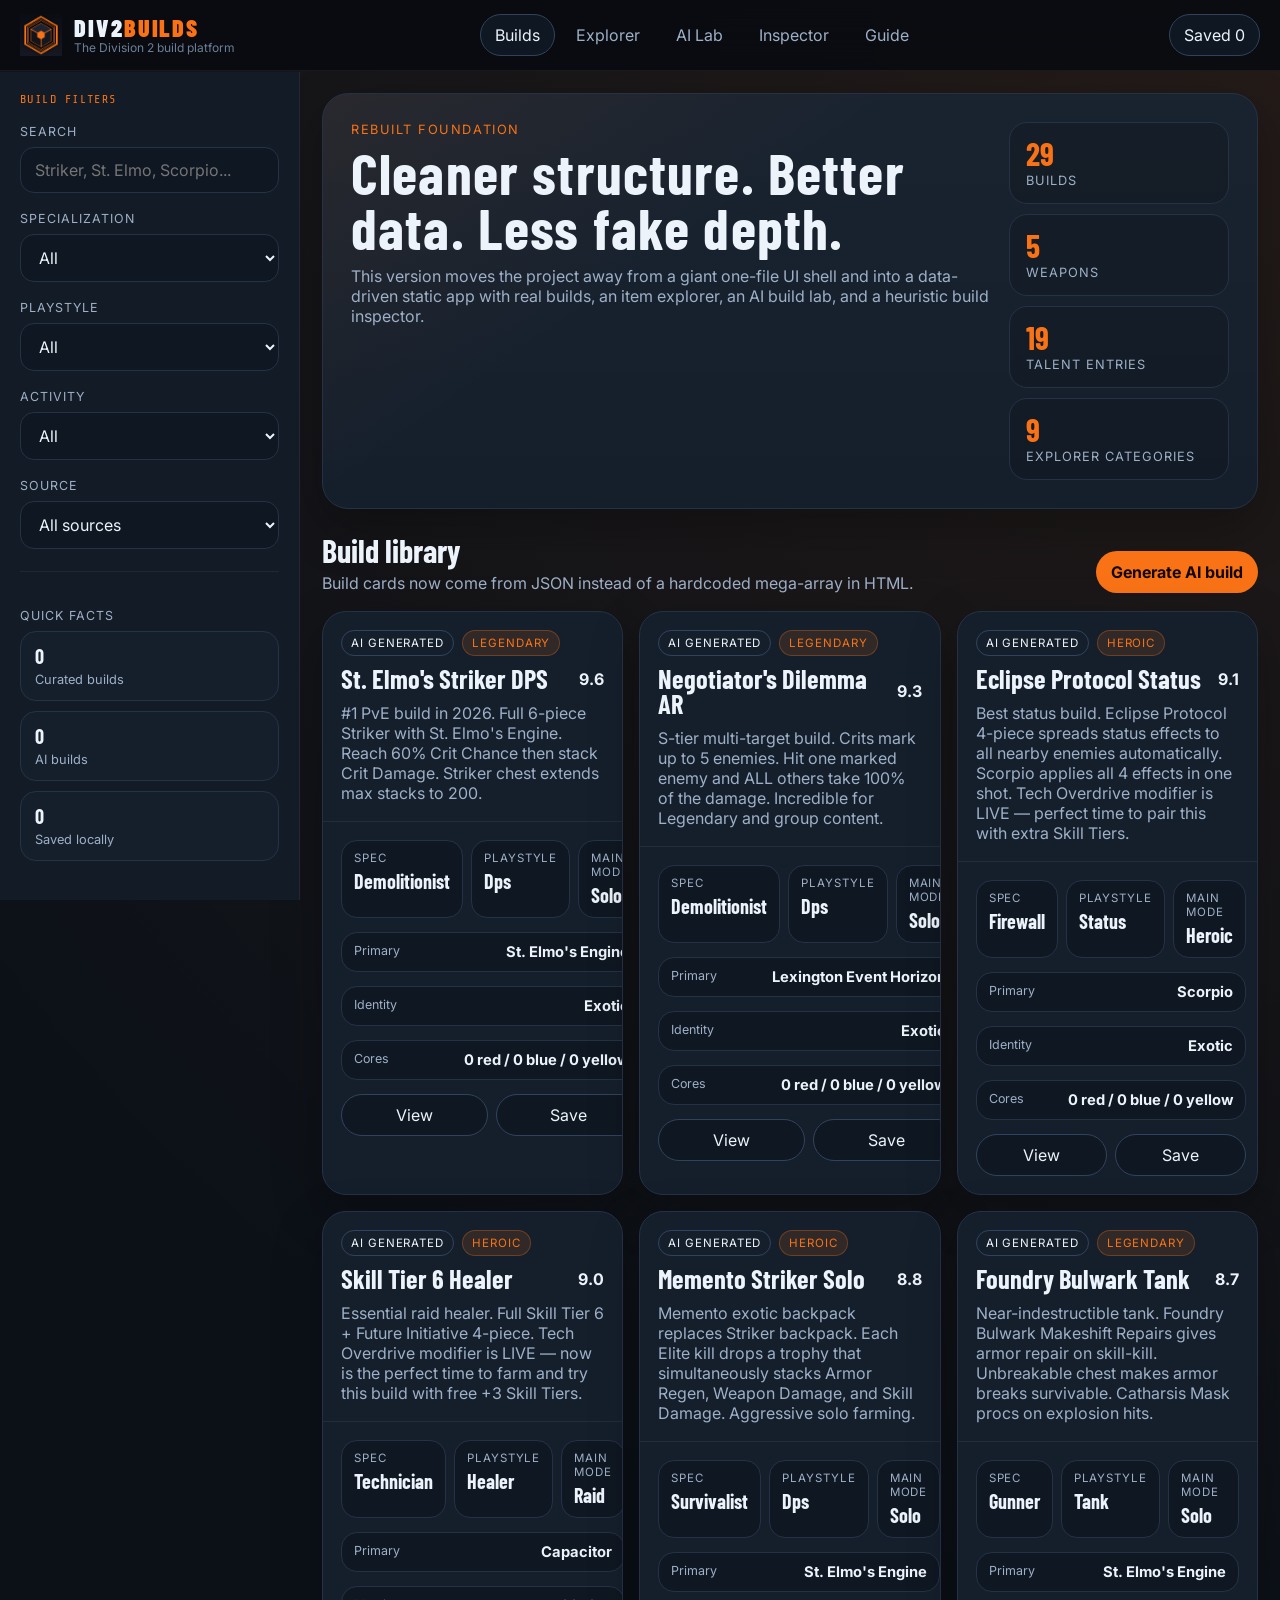
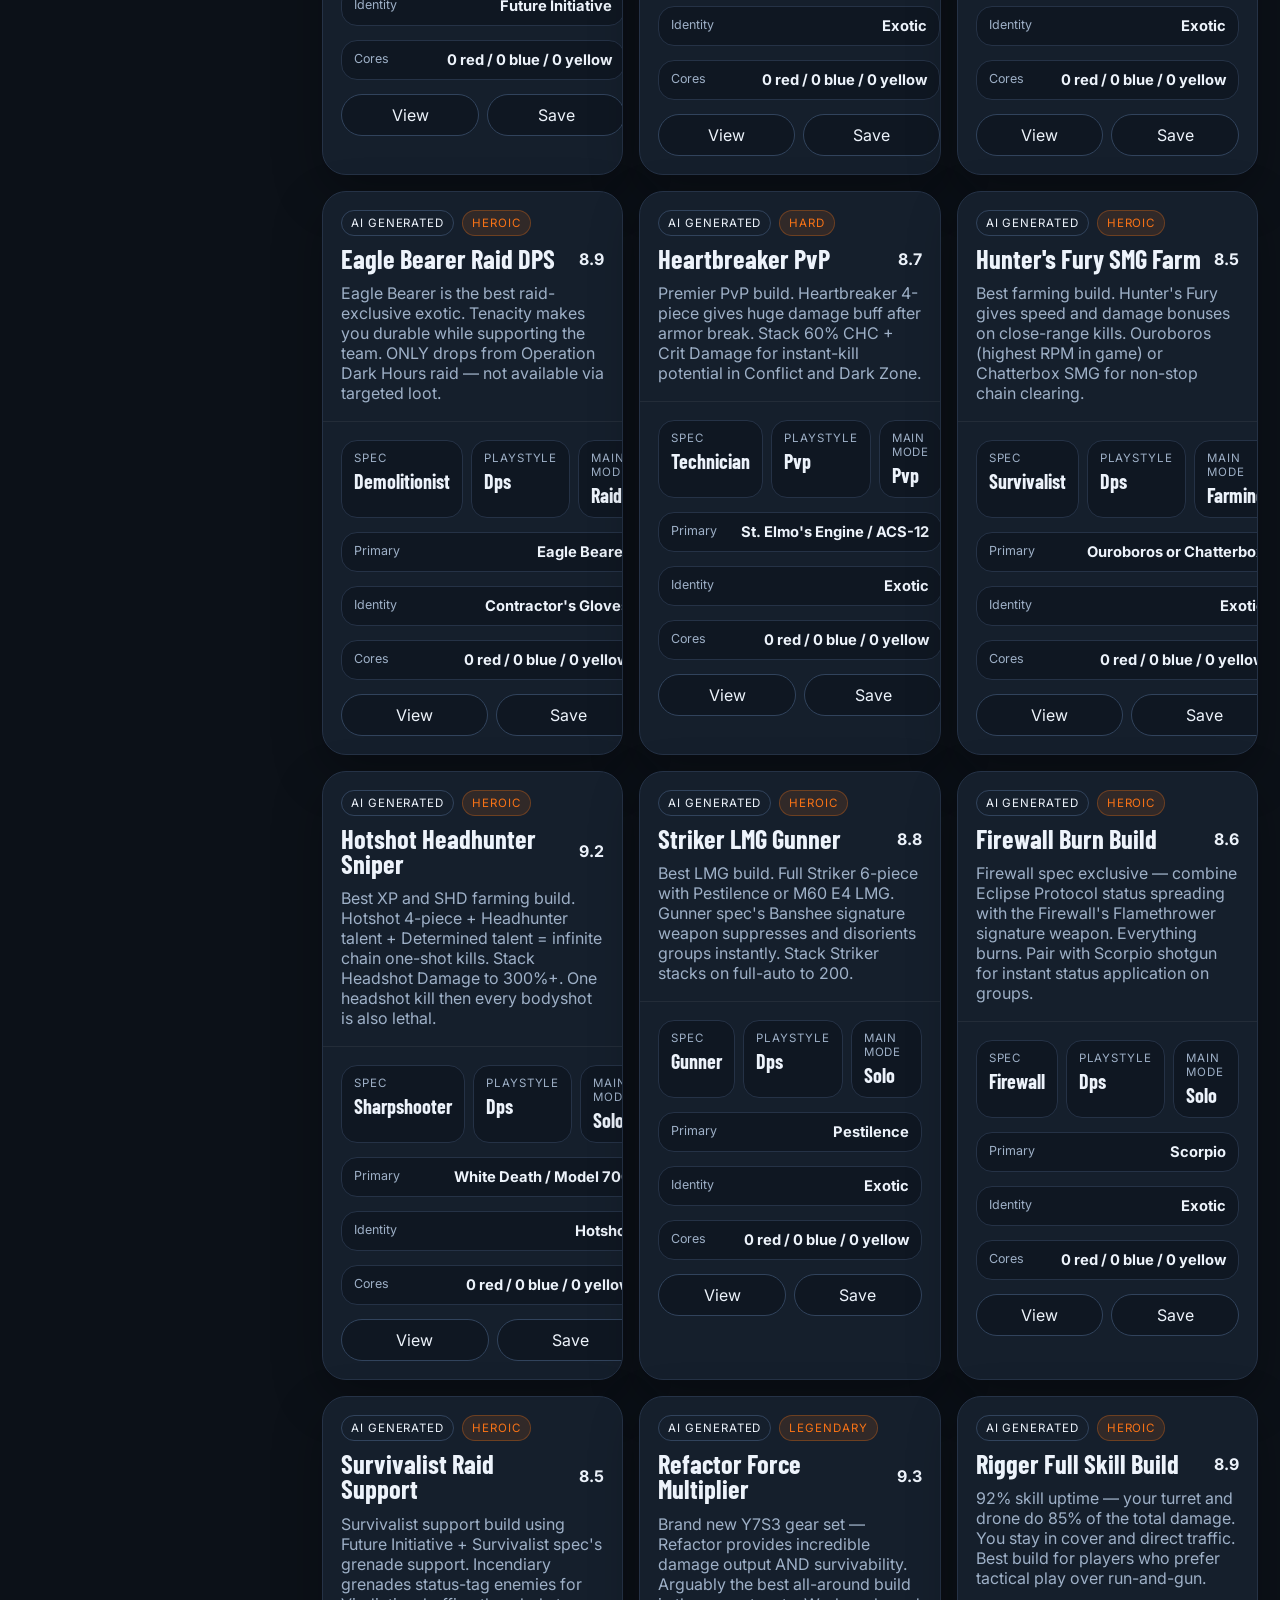
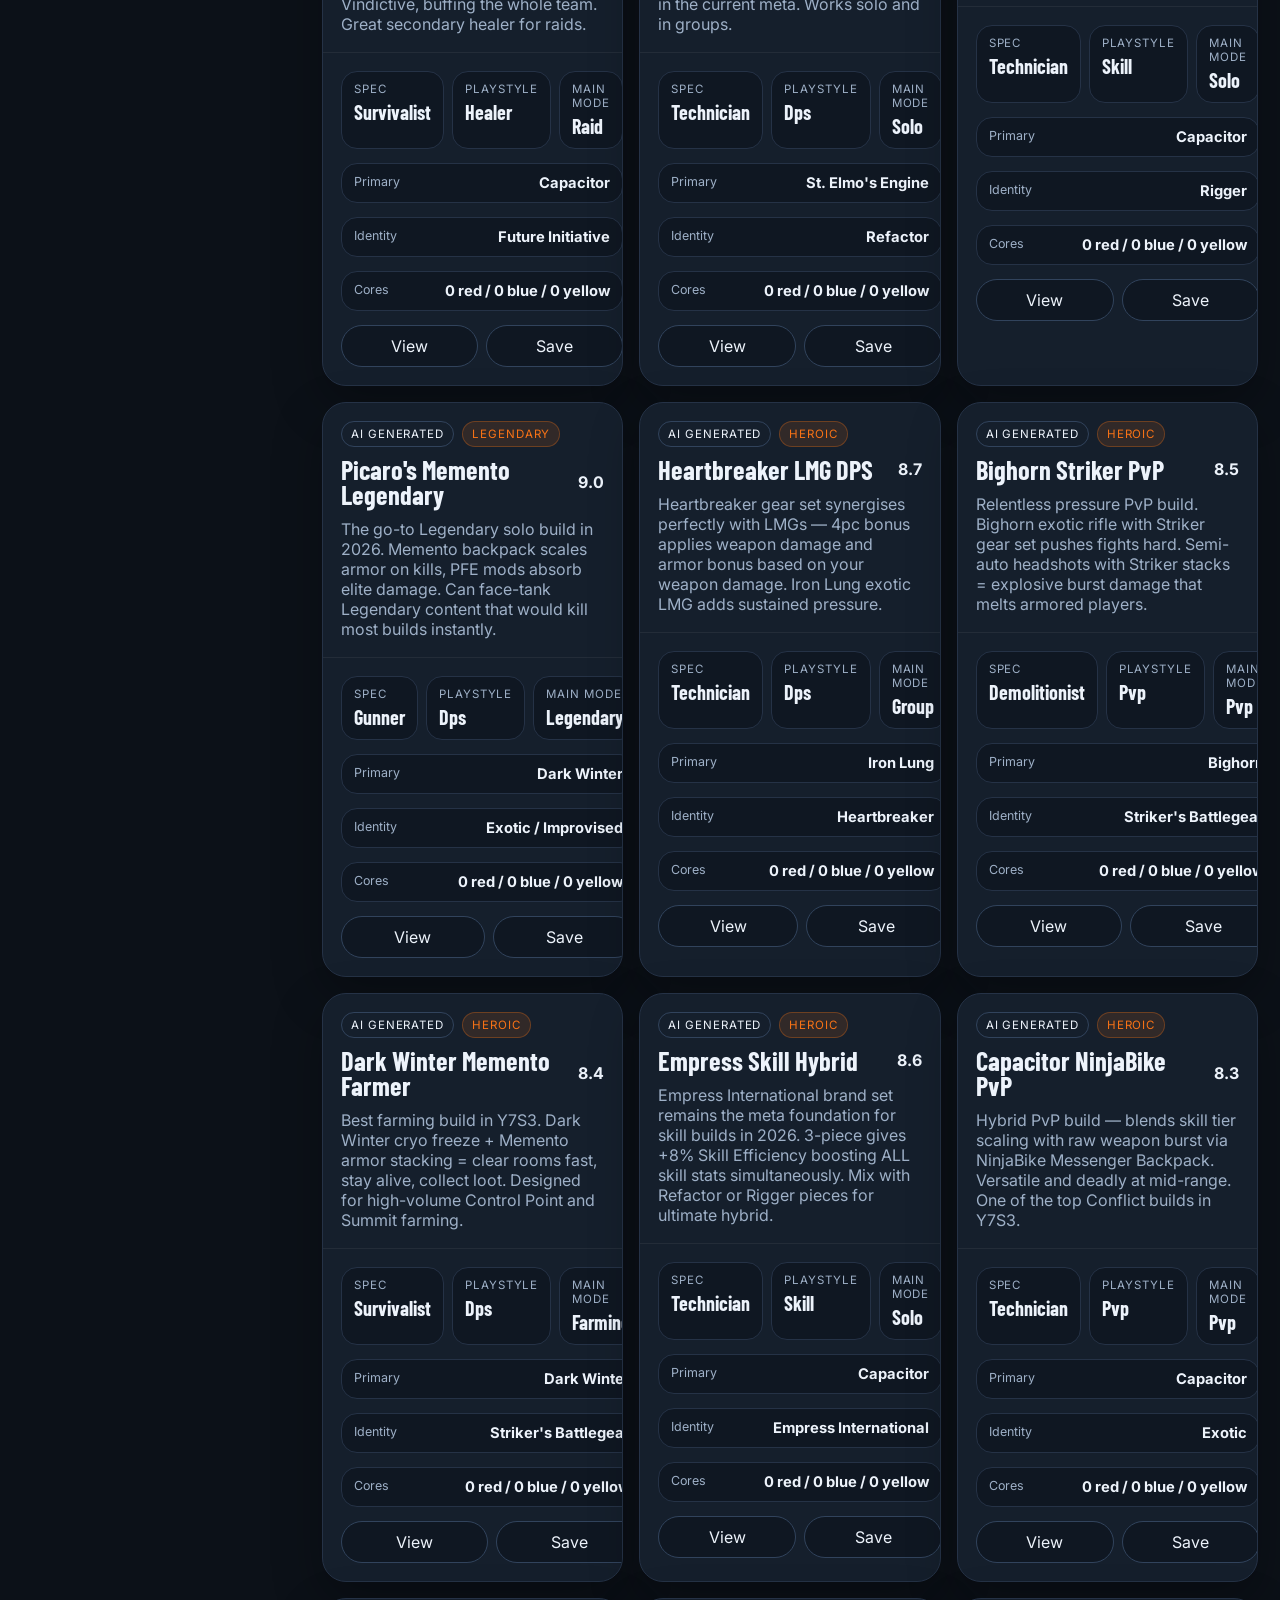
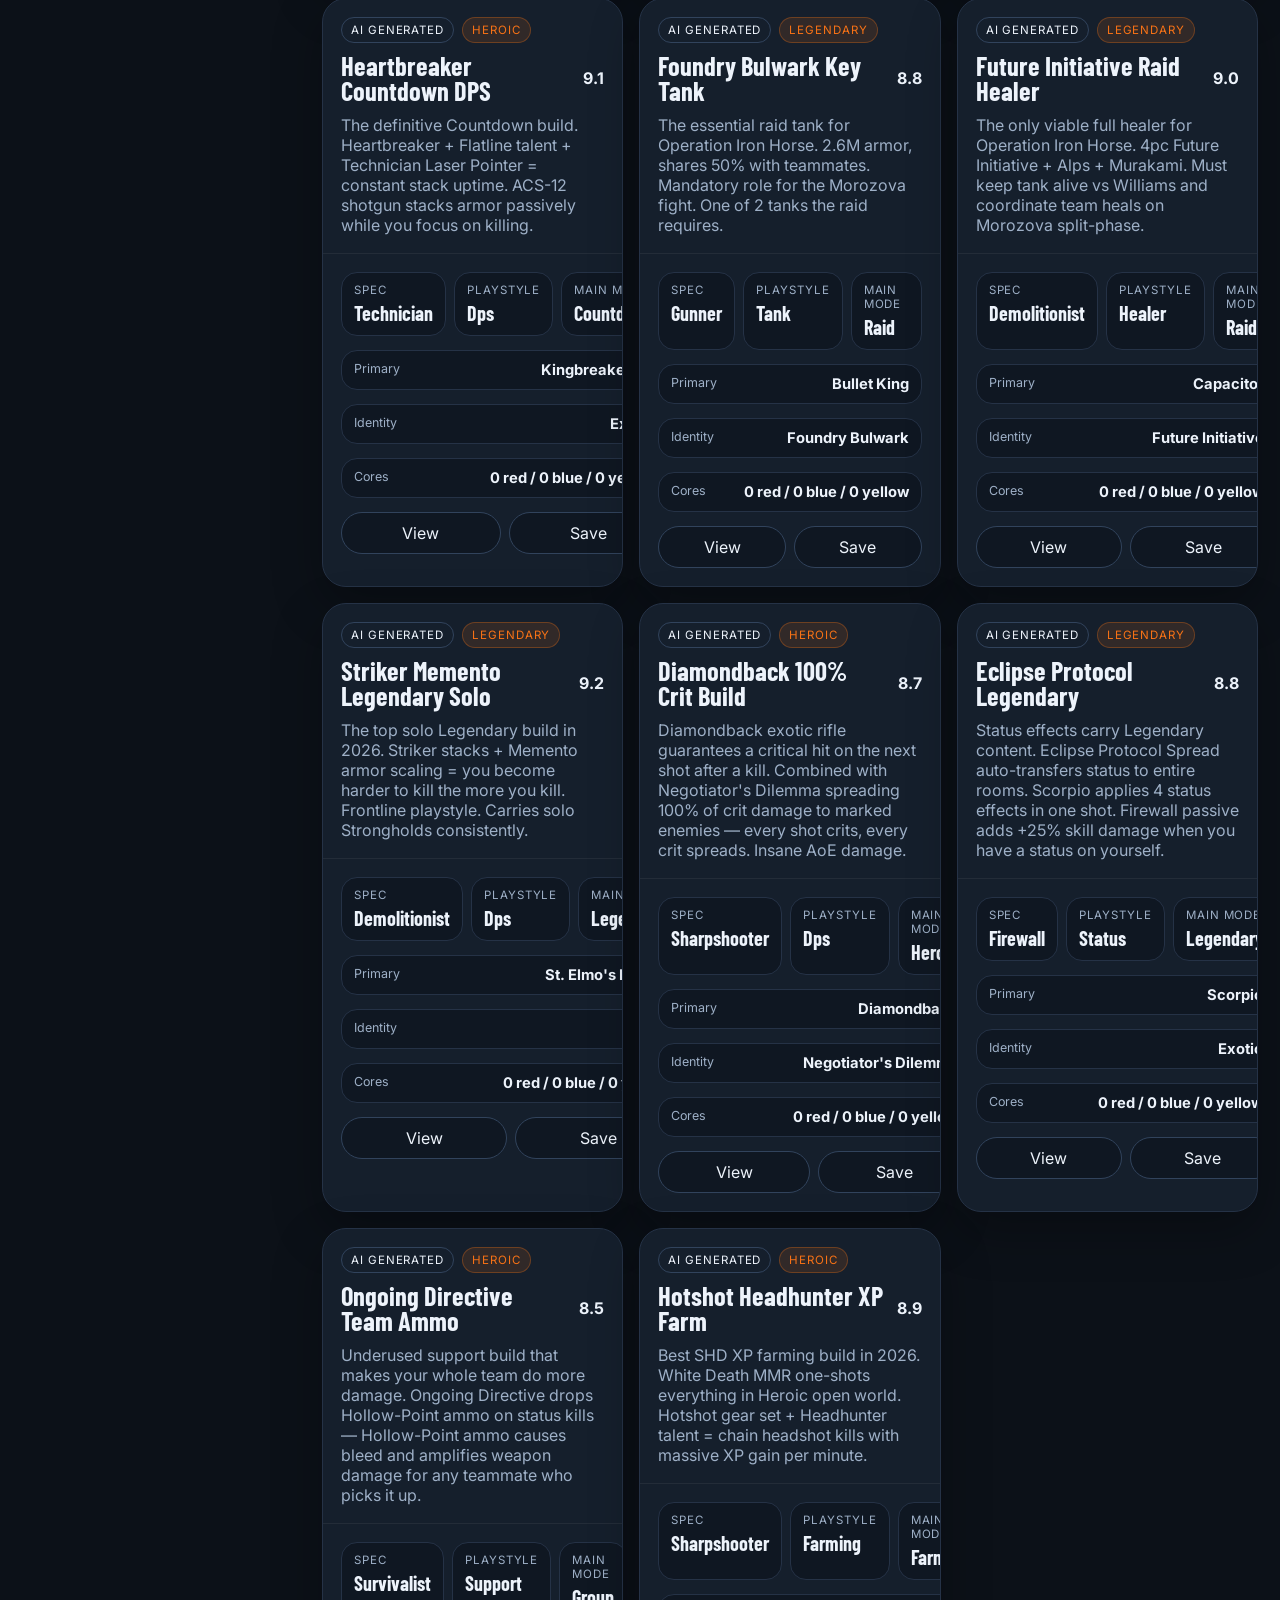
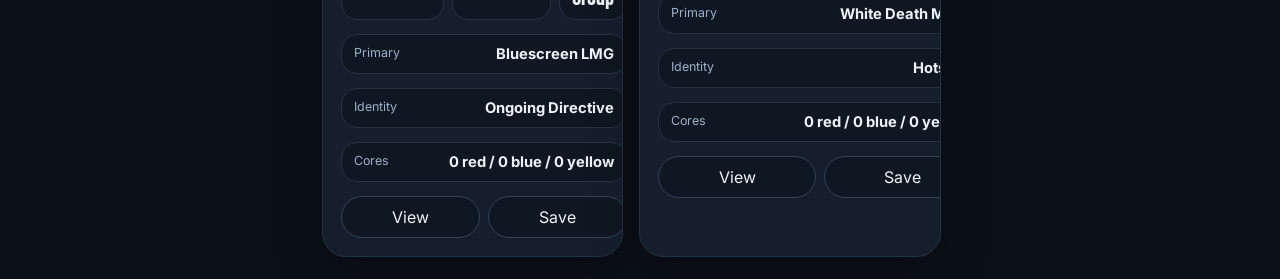
==== commit 91db5bd4: "Add files via upload Changes" ====
--- a/index.html
+++ b/index.html
@@ -1,2761 +1,197 @@
-<!DOCTYPE html>
+<!doctype html>
 <html lang="en">
 <head>
-<meta charset="UTF-8">
-<meta name="viewport" content="width=device-width, initial-scale=1.0, viewport-fit=cover">
-<meta name="apple-mobile-web-app-capable" content="yes">
-<meta name="apple-mobile-web-app-status-bar-style" content="black-translucent">
-<meta name="theme-color" content="#0e1117">
-<link rel="manifest" href="manifest.json">
-<link rel="apple-touch-icon" href="icon-192.png">
-<title>DIV2BUILDS — The Division 2 Build Planner</title>
-<link href="https://fonts.googleapis.com/css2?family=Barlow+Condensed:wght@300;400;600;700;900&family=Rajdhani:wght@300;400;600;700&family=Share+Tech+Mono&display=swap" rel="stylesheet">
-<style>
-:root{--bg:#0e1117;--bg2:#141920;--bg3:#1a2030;--panel:#171d28;--border:#222d40;--border2:#2d3f58;--orange:#f97316;--orange2:#fb923c;--odim:rgba(249,115,22,.15);--blue:#38bdf8;--bdim:rgba(56,189,248,.1);--green:#4ade80;--gdim:rgba(74,222,128,.1);--yellow:#fbbf24;--red:#f87171;--gold:#f59e0b;--purple:#a78bfa;--text:#e8eef8;--text2:#9aaec8;--text3:#637a96;}
-*{margin:0;padding:0;box-sizing:border-box}
-body{background:var(--bg);color:var(--text);font-family:'Rajdhani',sans-serif;font-size:15px;line-height:1.5;overflow-x:hidden;-webkit-overflow-scrolling:touch}
-body::before{content:'';position:fixed;inset:0;background:repeating-linear-gradient(0deg,transparent,transparent 3px,rgba(0,0,0,.012) 3px,rgba(0,0,0,.012) 4px);pointer-events:none;z-index:999}
-nav{display:flex;align-items:center;justify-content:space-between;padding:0 32px;height:68px;background:rgba(6,7,10,.97);border-bottom:1px solid rgba(255,255,255,.04);position:sticky;top:0;z-index:200;backdrop-filter:blur(24px);-webkit-backdrop-filter:blur(24px);gap:32px}
-nav::after{content:'';position:absolute;bottom:0;left:0;right:0;height:1px;background:linear-gradient(90deg,transparent 0%,rgba(249,115,22,.25) 20%,rgba(249,115,22,.5) 50%,rgba(249,115,22,.25) 80%,transparent 100%);pointer-events:none}
-
-.logo{display:flex;align-items:center;gap:12px;cursor:pointer;flex-shrink:0;user-select:none}
-.logo-mark{width:34px;height:34px;position:relative;flex-shrink:0}
-.logo-mark svg{width:34px;height:34px}
-.logo-wordmark{display:flex;flex-direction:column;gap:2px}
-.logo-text{font-family:'Barlow Condensed',sans-serif;font-weight:900;font-size:20px;letter-spacing:3px;color:#fff;text-transform:uppercase;line-height:1;display:flex;align-items:center}
-.logo-text span{color:var(--orange)}
-.logo-sub{font-family:'Share Tech Mono',monospace;font-size:7px;color:var(--text3);letter-spacing:2px;text-transform:uppercase;line-height:1}
-
-.nav-links{display:flex;gap:0;list-style:none;flex:1;justify-content:center}
-.nav-links li{position:relative}
-.nav-links a{display:flex;align-items:center;height:68px;padding:0 22px;color:var(--text3);text-decoration:none;font-family:'Share Tech Mono',monospace;font-size:9px;letter-spacing:2.5px;text-transform:uppercase;transition:color .2s;cursor:pointer;position:relative;white-space:nowrap}
-.nav-links a::before{content:'';position:absolute;bottom:0;left:20px;right:20px;height:2px;background:var(--orange);transform:scaleX(0);transform-origin:center;transition:transform .25s cubic-bezier(.4,0,.2,1);border-radius:2px 2px 0 0}
-.nav-links a:hover{color:var(--text2)}
-.nav-links a.active{color:#fff}
-.nav-links a.active::before{transform:scaleX(1)}
-
-.nav-actions{display:flex;gap:10px;align-items:center;flex-shrink:0}
-.nav-sep{width:1px;height:24px;background:var(--border);margin:0 4px}
-.btn{font-family:'Share Tech Mono',monospace;letter-spacing:1.5px;text-transform:uppercase;padding:8px 18px;cursor:pointer;border:none;font-size:9px;transition:all .2s;border-radius:2px;-webkit-tap-highlight-color:transparent;touch-action:manipulation}
-.btn-ghost{background:transparent;color:var(--text3);border:1px solid var(--border2)}
-.btn-ghost:hover{color:var(--text);border-color:rgba(255,255,255,.2)}
-.btn-primary{background:var(--orange);color:#000;font-weight:700;letter-spacing:2px}
-.btn-primary:hover{background:var(--orange2);transform:translateY(-1px);box-shadow:0 4px 20px rgba(249,115,22,.3)}
-.btn-save{background:transparent;color:var(--yellow);border:1px solid var(--yellow)}
-.layout{display:grid;grid-template-columns:270px 1fr;min-height:calc(100vh - 68px)}
-aside{background:var(--bg2);border-right:1px solid var(--border);padding:16px 0;position:sticky;top:68px;height:calc(100vh - 68px);overflow-y:auto}
-aside::-webkit-scrollbar{width:2px}
-aside::-webkit-scrollbar-thumb{background:var(--border2);border-radius:1px}
-aside::-webkit-scrollbar-track{background:transparent}
-.sb{padding:0 14px 16px;border-bottom:1px solid var(--border);margin-bottom:14px}
-.sb:last-child{border-bottom:none;margin-bottom:0}
-.sb-lbl{font-family:'Share Tech Mono',monospace;font-size:9px;color:var(--orange);letter-spacing:3px;text-transform:uppercase;padding:8px 0;display:flex;align-items:center;gap:7px}
-.sb-lbl::after{content:'';flex:1;height:1px;background:var(--border)}
-.sw{position:relative;margin-bottom:10px}
-.sw input{width:100%;background:var(--bg3);border:1px solid var(--border);color:var(--text);padding:8px 30px 8px 11px;font-family:'Rajdhani',sans-serif;font-size:13px;outline:none;transition:border-color .15s}
-.sw input:focus{border-color:var(--orange)}
-.sw input::placeholder{color:var(--text3)}
-.spec-list{display:flex;flex-direction:column;gap:3px}
-.spec-btn{display:flex;align-items:center;gap:9px;padding:12px 10px;cursor:pointer;border:1px solid transparent;transition:all .2s;background:transparent;width:100%;text-align:left;color:var(--text2);font-family:'Rajdhani',sans-serif;font-weight:600;font-size:14px;border-radius:2px}
-.spec-btn:hover{background:var(--odim);border-color:var(--border2);color:var(--text)}
-.spec-btn.active{background:var(--odim);border-color:var(--orange);color:var(--orange)}
-.sdot{width:7px;height:7px;transform:rotate(45deg);flex-shrink:0}
-.scnt{margin-left:auto;font-family:'Share Tech Mono',monospace;font-size:9px;color:var(--text3);background:var(--bg3);padding:2px 6px;border-radius:2px;min-width:20px;text-align:center}
-.tags{display:flex;flex-wrap:wrap;gap:5px}
-.tag{font-family:'Share Tech Mono',monospace;font-size:9px;letter-spacing:1px;padding:7px 12px;border:1px solid var(--border);color:var(--text3);cursor:pointer;transition:all .15s;background:transparent;text-transform:uppercase;border-radius:20px;-webkit-tap-highlight-color:transparent}
-.tag:hover{border-color:var(--text3);color:var(--text2)}
-.tag.active{border-color:var(--orange);color:var(--orange);background:var(--odim)}
-.ev{display:flex;align-items:center;gap:8px;padding:8px 0;border-bottom:1px solid var(--border)}
-.ev:last-child{border-bottom:none}
-.evdot{width:6px;height:6px;border-radius:50%;flex-shrink:0}
-.evdot.live{background:var(--green);box-shadow:0 0 7px var(--green);animation:blink 2s infinite}
-.evdot.soon{background:var(--yellow)}
-@keyframes blink{0%,100%{opacity:1}50%{opacity:.3}}
-.evname{font-weight:600;font-size:12px;color:var(--text);overflow:hidden;text-overflow:ellipsis;white-space:nowrap;flex:1}
-.evtime{font-family:'Share Tech Mono',monospace;font-size:9px;color:var(--text3)}
-.evbadge{font-family:'Share Tech Mono',monospace;font-size:8px;padding:2px 5px;text-transform:uppercase;flex-shrink:0;border:1px solid}
-.evbadge.live{color:var(--green);border-color:rgba(74,222,128,.3);background:var(--gdim)}
-.evbadge.soon{color:var(--yellow);border-color:rgba(251,191,36,.3);background:rgba(251,191,36,.07)}
-main{padding:22px;background:var(--bg)}
-.hero{background:linear-gradient(135deg,#111c2d 0%,#0a1019 60%,#0f0c18 100%);border:1px solid var(--border2);padding:26px 28px;margin-bottom:20px;position:relative;overflow:hidden;display:flex;align-items:center;justify-content:space-between}
-.page-header{display:flex;align-items:center;justify-content:space-between;gap:16px;padding:14px 0 16px;border-bottom:1px solid var(--border);margin-bottom:18px;flex-wrap:wrap}
-.page-header-title{font-family:'Barlow Condensed',sans-serif;font-size:22px;font-weight:900;letter-spacing:1.5px;text-transform:uppercase;color:var(--text);line-height:1}
-.page-header-sub{font-size:12px;color:var(--text3);margin-top:3px}
-.page-header-live{display:flex;align-items:center;gap:7px;font-family:'Share Tech Mono',monospace;font-size:9px;color:var(--green);letter-spacing:1px;white-space:nowrap;border:1px solid rgba(74,222,128,.25);padding:5px 10px;background:rgba(74,222,128,.05);flex-shrink:0}
-.live-pip{width:6px;height:6px;background:var(--green);border-radius:50%;animation:pulse 2s infinite;flex-shrink:0}
-.hgrid{position:absolute;inset:0;background-image:linear-gradient(rgba(26,34,50,.35) 1px,transparent 1px),linear-gradient(90deg,rgba(26,34,50,.35) 1px,transparent 1px);background-size:36px 36px;pointer-events:none}
-.hglow{position:absolute;top:-60px;right:80px;width:420px;height:280px;background:radial-gradient(ellipse,rgba(249,115,22,.1) 0%,rgba(249,115,22,.03) 50%,transparent 75%);pointer-events:none}
-.hero-text h1{font-family:'Barlow Condensed',sans-serif;font-size:40px;font-weight:900;line-height:1;letter-spacing:2px;text-transform:uppercase;position:relative}
-.hero-text h1 span{color:var(--orange)}
-.hero-text p{color:var(--text2);font-size:14px;margin-top:7px;max-width:480px;position:relative}
-.hstats{display:flex;gap:28px;position:relative}
-.hs-num{font-family:'Barlow Condensed',sans-serif;font-size:38px;font-weight:900;color:var(--orange);line-height:1}
-.hs-lbl{font-family:'Share Tech Mono',monospace;font-size:9px;color:var(--text3);letter-spacing:2px;text-transform:uppercase;margin-top:3px}
-.toolbar{display:flex;align-items:center;gap:10px;margin-bottom:18px;flex-wrap:wrap}
-.sort-sel{background:var(--bg2);border:1px solid var(--border2);color:var(--text2);padding:8px 12px;font-family:'Rajdhani',sans-serif;font-weight:600;font-size:13px;outline:none;cursor:pointer;transition:border-color .2s}
-.sort-sel:focus{border-color:var(--orange)}
-.rcount{font-family:'Share Tech Mono',monospace;font-size:10px;color:var(--text3);margin-left:auto}
-.sg{margin-bottom:26px}
-.sg-head{display:flex;align-items:center;gap:10px;margin-bottom:14px;user-select:none}
-.sg-title{font-family:'Barlow Condensed',sans-serif;font-size:22px;font-weight:900;letter-spacing:2px;text-transform:uppercase}
-.sg-badge{font-family:'Share Tech Mono',monospace;font-size:9px;letter-spacing:2px;padding:3px 8px;text-transform:uppercase;border:1px solid}
-.sg-badge.cur{color:var(--orange);border-color:var(--orange);background:var(--odim)}
-.sg-badge.old{color:var(--text3);border-color:var(--border2)}
-.sg-line{flex:1;height:1px;background:var(--border)}
-.sg-cnt{font-family:'Share Tech Mono',monospace;font-size:10px;color:var(--text3)}
-.sg-tog{font-family:'Share Tech Mono',monospace;font-size:10px;color:var(--text3);border:1px solid var(--border);padding:3px 8px;background:transparent;cursor:pointer;transition:all .15s}
-.sg-grid{display:grid;grid-template-columns:repeat(auto-fill,minmax(340px,1fr));gap:14px}
-.sg-grid.collapsed{display:none}
-.bc{background:var(--panel);border:1px solid var(--border);cursor:pointer;transition:all .2s;position:relative;overflow:hidden;animation:fadeUp .4s ease both}
-@keyframes fadeUp{from{opacity:0;transform:translateY(14px)}to{opacity:1;transform:translateY(0)}}
-.bc::before{content:'';position:absolute;top:0;left:0;right:0;height:2px;background:transparent;transition:background .2s}
-.bc:hover{border-color:rgba(255,255,255,.12);transform:translateY(-3px);box-shadow:0 12px 40px rgba(0,0,0,.55)}
-.bc:active{transform:scale(.98);box-shadow:none;transition:transform .1s}
-.bc:hover::before{background:var(--orange)}
-.bc-head{padding:13px 15px 11px;border-bottom:1px solid var(--border);display:flex;align-items:flex-start;justify-content:space-between;gap:10px}
-.bc-spec{display:flex;align-items:center;gap:5px;font-family:'Share Tech Mono',monospace;font-size:9px;letter-spacing:1.5px;text-transform:uppercase;padding:3px 7px;border:1px solid;margin-bottom:7px;width:fit-content}
-.bc-title{font-family:'Barlow Condensed',sans-serif;font-size:22px;font-weight:900;letter-spacing:1px;color:var(--text);line-height:1.1}
-.bc-author{font-family:'Share Tech Mono',monospace;font-size:9px;color:var(--text3);margin-top:3px}
-.bc-author span{color:var(--blue)}
-.creator-badge{display:inline-flex;align-items:center;gap:4px;font-family:'Share Tech Mono',monospace;font-size:8px;letter-spacing:1px;padding:2px 6px;border:1px solid var(--blue);color:var(--blue);background:var(--bdim);text-transform:uppercase;margin-left:5px;border-radius:2px}
-.source-badge{font-family:'Share Tech Mono',monospace;font-size:7.5px;letter-spacing:1px;padding:2px 7px;border-radius:2px;text-transform:uppercase;display:inline-flex;align-items:center;gap:4px;margin-left:5px}
-.source-badge.curated{border:1px solid rgba(74,222,128,.4);color:var(--green);background:rgba(74,222,128,.08)}
-.source-badge.ai-suggested{border:1px solid rgba(148,163,184,.3);color:var(--text3);background:rgba(148,163,184,.06)}
-.source-badge.community{border:1px solid rgba(56,189,248,.3);color:var(--blue);background:var(--bdim)}
-.bc-rating{display:flex;flex-direction:column;align-items:flex-end;gap:4px;flex-shrink:0}
-.rnum{font-family:'Barlow Condensed',sans-serif;font-size:28px;font-weight:900;color:var(--orange);line-height:1;letter-spacing:-0.5px}
-.stars{display:flex;gap:2px}
-.star{width:9px;height:9px;background:var(--orange);clip-path:polygon(50% 0%,61% 35%,98% 35%,68% 57%,79% 91%,50% 70%,21% 91%,32% 57%,2% 35%,39% 35%)}
-.star.e{background:var(--border2)}
-.bc-body{padding:12px 15px}
-.gear-row{display:grid;grid-template-columns:repeat(3,1fr);gap:5px;margin-bottom:12px}
-.gs{background:var(--bg3);border:1px solid var(--border);padding:9px 6px;display:flex;flex-direction:column;align-items:center;gap:3px;text-align:center;transition:border-color .15s}
-.bc-loadout{display:flex;flex-wrap:wrap;gap:6px;margin-bottom:10px}
-.bc-loadout-item{display:flex;flex-direction:column;background:var(--bg3);border:1px solid var(--border);padding:5px 8px;min-width:0;flex:1;max-width:calc(50% - 3px)}
-.bc-loadout-lbl{font-family:'Share Tech Mono',monospace;font-size:7px;color:var(--text3);letter-spacing:1px;text-transform:uppercase;margin-bottom:2px}
-.bc-loadout-val{font-size:12px;font-weight:700;color:var(--text);white-space:nowrap;overflow:hidden;text-overflow:ellipsis}
-.bc-loadout-val.exotic{color:var(--gold)}
-.bc-loadout-val.named{color:var(--blue)}
-.gs-icon{font-size:15px;line-height:1}
-.gs-slot{font-family:'Share Tech Mono',monospace;font-size:7px;color:var(--text3);letter-spacing:.5px;text-transform:uppercase}
-.gs-name{font-size:10px;font-weight:700;color:var(--text2);line-height:1.2}
-.gs-name.exotic{color:var(--gold)}
-.gs-name.named{color:var(--blue)}
-.cs{display:grid;grid-template-columns:repeat(3,1fr);gap:5px;margin-bottom:11px}
-.cp{background:var(--bg3);border:1px solid var(--border);padding:7px 8px;text-align:center;border-radius:2px}
-.cp-v{font-family:'Barlow Condensed',sans-serif;font-size:18px;font-weight:900;line-height:1}
-.cp-l{font-family:'Share Tech Mono',monospace;font-size:7px;color:var(--text3);letter-spacing:.8px;text-transform:uppercase;margin-top:1px}
-.ctags{display:flex;flex-wrap:wrap;gap:4px}
-.ctag{font-family:'Share Tech Mono',monospace;font-size:8px;letter-spacing:.8px;padding:3px 7px;border:1px solid var(--border);color:var(--text3);text-transform:uppercase;border-radius:2px}
-.diff-tag{border-color:rgba(251,191,36,.3);color:var(--yellow);background:rgba(251,191,36,.06)}
-.ev-build-badge{font-family:'Share Tech Mono',monospace;font-size:7.5px;letter-spacing:.8px;padding:3px 7px;border:1px solid rgba(74,222,128,.4);color:var(--green);background:rgba(74,222,128,.08);border-radius:2px;text-transform:uppercase}
-.new-badge{font-family:'Share Tech Mono',monospace;font-size:7px;letter-spacing:1px;padding:2px 6px;border:1px solid rgba(56,189,248,.4);color:var(--blue);background:rgba(56,189,248,.08);border-radius:2px;text-transform:uppercase}
-.bc-foot{padding:10px 15px;border-top:1px solid var(--border);display:flex;align-items:center;justify-content:space-between;background:rgba(0,0,0,.15)}
-.bc-meta{display:flex;gap:12px}
-.mitem{display:flex;align-items:center;gap:4px;font-family:'Share Tech Mono',monospace;font-size:9px;color:var(--text3)}
-.bc-acts{display:flex;gap:5px}
-.abt{background:transparent;border:1px solid var(--border);color:var(--text3);padding:5px 9px;font-family:'Barlow Condensed',sans-serif;font-size:10px;font-weight:700;letter-spacing:1px;text-transform:uppercase;cursor:pointer;transition:all .15s}
-.abt:hover{border-color:var(--orange);color:var(--orange);background:var(--odim)}
-.abt.saved{border-color:var(--yellow);color:var(--yellow);background:rgba(251,191,36,.08)}
-.abt-save{background:transparent;border:1px solid var(--border);color:var(--text3);padding:0 10px;height:36px;display:flex;align-items:center;justify-content:center;cursor:pointer;transition:all .15s;flex-shrink:0;border-radius:2px}
-.abt-save:hover{border-color:var(--yellow);color:var(--yellow)}
-.abt-save.saved{border-color:var(--yellow);color:var(--yellow);background:rgba(251,191,36,.08)}
-.abt-view{flex:1}
-.pbadge{font-family:'Share Tech Mono',monospace;font-size:8px;padding:2px 5px;background:var(--gdim);border:1px solid rgba(74,222,128,.2);color:var(--green);text-transform:uppercase;margin-left:5px}
-.obadge{font-family:'Share Tech Mono',monospace;font-size:8px;padding:2px 5px;background:transparent;border:1px solid var(--border2);color:var(--text3);text-transform:uppercase;margin-left:5px}
-.empty{text-align:center;padding:64px 20px;border:1px dashed var(--border2);background:var(--bg2)}
-.empty h3{font-family:'Barlow Condensed',sans-serif;font-size:24px;font-weight:700;color:var(--text2);letter-spacing:2px;text-transform:uppercase;margin-top:14px}
-.empty p{color:var(--text3);font-size:12px;margin-top:6px}
-.overlay{position:fixed;inset:0;background:rgba(0,0,0,.88);z-index:300;display:flex;align-items:flex-start;justify-content:center;padding:16px;overflow-y:auto;opacity:0;pointer-events:none;transition:opacity .25s;backdrop-filter:blur(5px)}
-.overlay.open{opacity:1;pointer-events:all}
-.modal{background:var(--bg2);border:1px solid var(--border);width:100%;max-width:960px;margin:auto;position:relative;transform:translateY(22px);transition:transform .25s cubic-bezier(.4,0,.2,1);overflow:visible}
-.overlay.open .modal{transform:translateY(0)}
-
-/* Mobile back bar */
-.mob-back-bar{display:none}
-.mh{padding:18px 22px 20px;border-bottom:1px solid var(--border);display:flex;align-items:flex-start;justify-content:space-between;gap:12px;background:linear-gradient(135deg,var(--panel),var(--bg2));position:relative;overflow:visible}
-.mh-grid{position:absolute;inset:0;background-image:linear-gradient(rgba(26,34,50,.3) 1px,transparent 1px),linear-gradient(90deg,rgba(26,34,50,.3) 1px,transparent 1px);background-size:28px 28px;pointer-events:none;z-index:0;overflow:hidden;border-radius:inherit}
-.mh-left{position:relative;z-index:1;flex:1;min-width:0}
-.mspec{display:inline-flex;align-items:center;gap:5px;font-family:'Share Tech Mono',monospace;font-size:9px;letter-spacing:2px;text-transform:uppercase;padding:4px 9px;border:1px solid;margin-bottom:10px;white-space:normal;word-break:break-word;max-width:100%;position:relative;z-index:1}
-.mtitle{font-family:'Barlow Condensed',sans-serif;font-size:34px;font-weight:900;letter-spacing:2px;text-transform:uppercase;line-height:1;position:relative;z-index:1}
-.msub{color:var(--text2);font-size:13px;margin-top:6px;position:relative;z-index:1}
-.mclose{background:transparent;border:1px solid var(--border);color:var(--text3);width:34px;height:34px;display:flex;align-items:center;justify-content:center;cursor:pointer;transition:all .15s;flex-shrink:0;position:relative;z-index:1}
-.mclose:hover{border-color:var(--red);color:var(--red)}
-.mbody{padding:22px;display:grid;grid-template-columns:1fr 300px;gap:22px}
-.sec{font-family:'Share Tech Mono',monospace;font-size:9px;color:var(--orange);letter-spacing:3px;text-transform:uppercase;margin-bottom:12px;margin-top:4px;display:flex;align-items:center;gap:7px}
-.sec::after{content:'';flex:1;height:1px;background:var(--border)}
-.gd-grid{display:grid;grid-template-columns:repeat(3,1fr);gap:7px;margin-bottom:20px}
-.gd{background:var(--bg3);border:1px solid var(--border);padding:11px}
-.gd-slot{font-family:'Share Tech Mono',monospace;font-size:8px;color:var(--text3);letter-spacing:2px;text-transform:uppercase;margin-bottom:5px}
-.gd-name{font-weight:700;font-size:13px;line-height:1.2;margin-bottom:2px}
-.gd-name.exotic{color:var(--gold)}
-.gd-name.named{color:var(--blue)}
-.gd-brand{font-family:'Share Tech Mono',monospace;font-size:9px;color:var(--text3);margin-bottom:6px}
-.gd-talent{font-size:11px;color:var(--orange2);font-weight:600;margin-bottom:5px}
-.gd-mod{font-family:'Share Tech Mono',monospace;font-size:9px;color:var(--text3)}
-.gd-mod::before{content:'▸ '}
-.wdrop-box{background:var(--bg3);border:1px solid var(--border);border-left:3px solid var(--orange);padding:14px;margin-bottom:20px}
-.wdrop-title{font-family:'Share Tech Mono',monospace;font-size:9px;color:var(--orange);letter-spacing:2px;text-transform:uppercase;margin-bottom:12px}
-.wdrop-section-title{font-family:'Share Tech Mono',monospace;font-size:8px;color:var(--text3);letter-spacing:2px;text-transform:uppercase;margin:12px 0 6px;padding-top:12px;border-top:1px solid var(--border)}
-.wdrop-w{margin-bottom:14px;padding-bottom:14px;border-bottom:1px solid var(--border)}
-.wdrop-w:last-child{margin-bottom:0;padding-bottom:0;border-bottom:none}
-.wdrop-wname{font-family:'Barlow Condensed',sans-serif;font-size:17px;font-weight:700;margin-bottom:6px}
-.drop-row{display:flex;align-items:flex-start;gap:7px;margin-bottom:6px;font-size:12px;color:var(--text2);line-height:1.4}
-.drop-badge{font-family:'Share Tech Mono',monospace;font-size:8px;padding:2px 5px;border:1px solid;flex-shrink:0;text-transform:uppercase}
-.drop-badge.targeted{color:var(--green);border-color:rgba(74,222,128,.3);background:var(--gdim)}
-.drop-badge.campaign{color:var(--yellow);border-color:rgba(251,191,36,.3);background:rgba(251,191,36,.07)}
-.drop-badge.world{color:var(--text3);border-color:var(--border2)}
-.skill-pair{display:grid;grid-template-columns:1fr 1fr;gap:7px;margin-bottom:20px}
-.skill-card{background:var(--bg3);border:1px solid var(--border);padding:12px;display:flex;align-items:center;gap:10px}
-.skill-icon{font-size:28px;line-height:1}
-.skill-name{font-weight:700;font-size:14px}
-.skill-var{font-family:'Share Tech Mono',monospace;font-size:9px;color:var(--text3)}
-.talent-grid{display:grid;grid-template-columns:1fr 1fr;gap:7px;margin-bottom:20px}
-.talent-card{background:var(--bg3);border:1px solid var(--border);border-left:2px solid var(--orange2);padding:11px 13px;transition:border-color .15s}
-.talent-name{font-weight:700;font-size:13px;margin-bottom:3px;color:var(--orange2)}
-.talent-desc{font-size:11px;color:var(--text2);line-height:1.5}
-.tips-box{background:var(--bg3);border:1px solid var(--border);padding:14px 16px;font-size:12.5px;color:var(--text2);line-height:1.75;margin-bottom:20px}
-.sbars{display:flex;flex-direction:column;gap:9px;margin-bottom:20px}
-.sbar{display:grid;grid-template-columns:110px 1fr 50px;align-items:center;gap:9px}
-.sbar-lbl{font-family:'Share Tech Mono',monospace;font-size:9px;color:var(--text3);letter-spacing:.8px;text-transform:uppercase}
-.sbar-track{height:6px;background:var(--bg2);border:1px solid var(--border);position:relative;overflow:hidden;border-radius:3px}
-.sbar-fill{height:100%;position:absolute;left:0;top:0;border-radius:3px;transition:width .6s cubic-bezier(.4,0,.2,1)}
-.sbar-val{font-family:'Barlow Condensed',sans-serif;font-size:15px;font-weight:700;text-align:right}
-.author-card{background:var(--bg3);border:1px solid var(--border);padding:12px;display:flex;align-items:center;gap:10px;margin-bottom:16px}
-.author-av{width:44px;height:44px;background:var(--odim);border:1px solid var(--orange);display:flex;align-items:center;justify-content:center;font-family:'Barlow Condensed',sans-serif;font-size:20px;font-weight:700;color:var(--orange);flex-shrink:0}
-.author-name{font-weight:700;font-size:14px}
-.author-sub{font-family:'Share Tech Mono',monospace;font-size:9px;color:var(--text3)}
-.meta-rows{display:flex;flex-direction:column}
-.mrow{display:flex;justify-content:space-between;padding:7px 0;border-bottom:1px solid var(--border);font-size:12px}
-.mrow:last-child{border-bottom:none}
-.mrow .lbl{color:var(--text3);font-family:'Share Tech Mono',monospace;font-size:9px;letter-spacing:.8px;text-transform:uppercase}
-.mrow .val{font-weight:600}
-.mfoot{padding:14px 22px;border-top:1px solid var(--border);display:flex;gap:8px;justify-content:flex-end;flex-wrap:wrap}
-.cmodal{max-width:680px}
-.fg{margin-bottom:14px}
-.flbl{display:block;font-family:'Share Tech Mono',monospace;font-size:9px;letter-spacing:2px;color:var(--text3);text-transform:uppercase;margin-bottom:5px}
-.finput,.fsel,.fta{width:100%;background:var(--bg3);border:1px solid var(--border);color:var(--text);padding:9px 12px;font-family:'Rajdhani',sans-serif;font-size:13px;outline:none;transition:border-color .15s}
-.finput:focus,.fsel:focus,.fta:focus{border-color:var(--orange)}
-.fta{resize:vertical;min-height:75px}
-.f2{display:grid;grid-template-columns:1fr 1fr;gap:13px}
-.spec-grid{display:grid;grid-template-columns:repeat(3,1fr);gap:7px}
-.spec-opt{border:1px solid var(--border);padding:9px;text-align:center;cursor:pointer;transition:all .15s;background:transparent;width:100%;font-family:'Rajdhani',sans-serif;font-weight:700;font-size:12px;color:var(--text3)}
-.spec-opt:hover{border-color:var(--border2);color:var(--text2)}
-.spec-opt.sel{background:var(--odim);border-color:var(--orange);color:var(--orange)}
-.ev-card{background:var(--panel);border:1px solid var(--border);padding:18px}
-.ev-card.live{border-left:3px solid var(--green)}
-.ev-card.soon{border-left:3px solid rgba(249,115,22,.3)}
-.ev-card.off{border-left:3px solid var(--border);opacity:.55}
-.ev-section-hdr{display:flex;align-items:center;gap:10px;margin-bottom:12px;font-family:'Share Tech Mono',monospace;font-size:9px;letter-spacing:3px;color:var(--orange);text-transform:uppercase}
-.ev-section-line{flex:1;height:1px;background:var(--border)}
-.ev-grid{display:grid;grid-template-columns:repeat(auto-fill,minmax(280px,1fr));gap:12px}
-.ev-grid-past{opacity:.6}
-.cc-grid{display:grid;grid-template-columns:repeat(auto-fill,minmax(220px,1fr));gap:12px;margin-top:16px}
-.cc-card{background:var(--panel);border:1px solid var(--border);padding:14px;transition:border-color .2s}
-.cc-card:hover{border-color:var(--border2)}
-.cc-top{display:flex;align-items:center;gap:12px}
-.cc-av{width:38px;height:38px;background:var(--bdim);border:1px solid var(--blue);display:flex;align-items:center;justify-content:center;font-family:'Barlow Condensed',sans-serif;font-size:16px;font-weight:700;color:var(--blue);flex-shrink:0}
-
-/* ── Build Editor ── */
-.editor-wrap{display:flex;flex-direction:column;height:100%;max-height:90vh;overflow:hidden}
-.editor-steps{display:flex;gap:0;border-bottom:1px solid var(--border);background:var(--bg2);flex-shrink:0;overflow-x:auto;scrollbar-width:none}
-.editor-steps::-webkit-scrollbar{display:none}
-.estep{flex-shrink:0;padding:12px 16px;font-family:'Share Tech Mono',monospace;font-size:8px;letter-spacing:1.5px;text-transform:uppercase;color:var(--text3);background:transparent;border:none;cursor:pointer;border-bottom:2px solid transparent;transition:all .15s;white-space:nowrap;-webkit-tap-highlight-color:transparent}
-.estep.active{color:var(--orange);border-bottom-color:var(--orange)}
-.estep.done{color:var(--green)}
-.estep:active{background:rgba(255,255,255,.04)}
-.editor-body{flex:1;overflow-y:auto;-webkit-overflow-scrolling:touch;padding:20px}
-.editor-footer{display:flex;align-items:center;justify-content:space-between;padding:14px 20px;border-top:1px solid var(--border);background:var(--bg2);flex-shrink:0;gap:10px}
-.editor-footer-info{font-family:'Share Tech Mono',monospace;font-size:9px;color:var(--text3);letter-spacing:1px}
-
-/* Editor sections */
-.esec{margin-bottom:24px}
-.esec-title{font-family:'Share Tech Mono',monospace;font-size:9px;letter-spacing:2px;text-transform:uppercase;color:var(--orange);margin-bottom:12px;display:flex;align-items:center;gap:8px}
-.esec-title::after{content:'';flex:1;height:1px;background:var(--border)}
-.efield{margin-bottom:14px}
-.efield label{display:block;font-family:'Share Tech Mono',monospace;font-size:8px;letter-spacing:1px;text-transform:uppercase;color:var(--text3);margin-bottom:6px}
-.efield label span.req{color:var(--orange)}
-.einput{width:100%;background:var(--bg3);border:1px solid var(--border);color:var(--text);padding:9px 12px;font-family:'Rajdhani',sans-serif;font-size:14px;outline:none;transition:border-color .15s;box-sizing:border-box}
-.einput:focus{border-color:var(--orange)}
-.einput::placeholder{color:var(--text3)}
-.eselect{width:100%;background:var(--bg3);border:1px solid var(--border);color:var(--text);padding:9px 12px;font-family:'Rajdhani',sans-serif;font-size:14px;outline:none;cursor:pointer;appearance:none;-webkit-appearance:none;background-image:url("data:image/svg+xml,%3Csvg xmlns='http://www.w3.org/2000/svg' width='12' height='8' viewBox='0 0 12 8'%3E%3Cpath d='M1 1l5 5 5-5' stroke='%239aaec8' stroke-width='1.5' fill='none'/%3E%3C/svg%3E");background-repeat:no-repeat;background-position:right 12px center}
-.eselect:focus{border-color:var(--orange)}
-.etextarea{width:100%;background:var(--bg3);border:1px solid var(--border);color:var(--text);padding:9px 12px;font-family:'Rajdhani',sans-serif;font-size:13px;outline:none;resize:vertical;min-height:70px;box-sizing:border-box;line-height:1.5}
-.etextarea:focus{border-color:var(--orange)}
-.etextarea::placeholder{color:var(--text3)}
-.egrid2{display:grid;grid-template-columns:1fr 1fr;gap:12px}
-.egrid3{display:grid;grid-template-columns:1fr 1fr 1fr;gap:10px}
-
-/* Spec selector in editor */
-.espec-grid{display:grid;grid-template-columns:repeat(3,1fr);gap:8px}
-.espec-btn{background:var(--bg3);border:1px solid var(--border);color:var(--text2);padding:10px 8px;font-family:'Rajdhani',sans-serif;font-size:13px;font-weight:600;cursor:pointer;transition:all .15s;text-align:center;-webkit-tap-highlight-color:transparent}
-.espec-btn.sel{border-color:var(--orange);color:var(--orange);background:var(--odim)}
-.espec-btn:active{background:var(--odim)}
-
-/* Content type chips */
-.echips{display:flex;flex-wrap:wrap;gap:6px}
-.echip{background:transparent;border:1px solid var(--border);color:var(--text3);padding:5px 10px;font-family:'Share Tech Mono',monospace;font-size:8px;letter-spacing:1px;text-transform:uppercase;cursor:pointer;transition:all .15s;-webkit-tap-highlight-color:transparent;border-radius:2px}
-.echip.sel{border-color:var(--orange);color:var(--orange);background:var(--odim)}
-
-/* Gear slot cards in editor */
-.gear-editor-grid{display:grid;grid-template-columns:1fr 1fr;gap:10px}
-.gear-slot-card{background:var(--bg3);border:1px solid var(--border);padding:12px;cursor:pointer;transition:border-color .15s}
-.gear-slot-card.filled{border-color:var(--border2)}
-.gear-slot-card.editing{border-color:var(--orange)}
-.gear-slot-hdr{display:flex;align-items:center;gap:8px;margin-bottom:8px}
-.gear-slot-icon{font-size:18px}
-.gear-slot-label{font-family:'Share Tech Mono',monospace;font-size:8px;letter-spacing:1.5px;text-transform:uppercase;color:var(--text3)}
-.gear-slot-name{font-size:14px;font-weight:700;color:var(--text);margin-bottom:2px;line-height:1.2}
-.gear-slot-name.exotic{color:var(--gold)}
-.gear-slot-name.named{color:var(--blue)}
-.gear-slot-empty{font-size:12px;color:var(--text3);font-style:italic}
-.gear-slot-sub{font-family:'Share Tech Mono',monospace;font-size:8px;color:var(--text3);margin-top:2px}
-
-/* Weapon card in editor */
-.weapon-editor-card{background:var(--bg3);border:1px solid var(--border);padding:14px;margin-bottom:12px}
-.weapon-editor-title{font-family:'Share Tech Mono',monospace;font-size:9px;letter-spacing:2px;color:var(--blue);text-transform:uppercase;margin-bottom:12px}
-
-/* Rarity selector */
-.erarity{display:flex;gap:6px}
-.erarity-btn{flex:1;background:transparent;border:1px solid var(--border);color:var(--text3);padding:6px 4px;font-family:'Share Tech Mono',monospace;font-size:7.5px;letter-spacing:1px;text-transform:uppercase;cursor:pointer;text-align:center;transition:all .15s}
-.erarity-btn.sel.exotic{border-color:var(--gold);color:var(--gold);background:rgba(245,158,11,.1)}
-.erarity-btn.sel.named{border-color:var(--blue);color:var(--blue);background:rgba(56,189,248,.1)}
-.erarity-btn.sel.high-end{border-color:var(--green);color:var(--green);background:rgba(74,222,128,.08)}
-
-/* Preview */
-.preview-section{background:var(--bg3);border:1px solid var(--border);padding:16px;margin-bottom:12px}
-.preview-section-title{font-family:'Share Tech Mono',monospace;font-size:8px;letter-spacing:2px;text-transform:uppercase;color:var(--orange);margin-bottom:10px}
-.preview-gear-grid{display:grid;grid-template-columns:1fr 1fr;gap:8px}
-.preview-gear-item{padding:8px 10px;background:var(--bg2);border:1px solid var(--border)}
-.preview-gear-slot{font-family:'Share Tech Mono',monospace;font-size:7px;color:var(--text3);letter-spacing:1px;text-transform:uppercase;margin-bottom:3px}
-.preview-gear-name{font-size:13px;font-weight:700;color:var(--text)}
-.preview-gear-name.exotic{color:var(--gold)}
-.preview-gear-name.named{color:var(--blue)}
-.preview-gear-detail{font-size:11px;color:var(--text3);margin-top:2px}
-.core-balance{display:flex;gap:8px;margin-top:8px}
-.core-dot{width:14px;height:14px;border-radius:50%;display:inline-block}
-
-/* Inline gear slot editor panel */
-.gear-inline-editor{background:var(--panel);border:1px solid var(--orange);border-top:3px solid var(--orange);padding:16px;margin-top:10px}
-
-/* Steps progress on mobile */
-@media(max-width:760px){
-  .egrid2{grid-template-columns:1fr}
-  .egrid3{grid-template-columns:1fr 1fr}
-  .gear-editor-grid{grid-template-columns:1fr 1fr}
-  .espec-grid{grid-template-columns:repeat(2,1fr)}
-  .editor-body{padding:14px}
-  .editor-footer{padding:12px 14px}
-  .preview-gear-grid{grid-template-columns:1fr 1fr}
-}
-
-/* ── Progression Guide ── */
-.guide-phase{background:var(--panel);border:1px solid var(--border);margin-bottom:14px;overflow:hidden}
-.guide-phase-hdr{display:flex;align-items:center;gap:10px;padding:12px 16px;background:var(--bg3);border-bottom:1px solid var(--border);flex-wrap:wrap}
-.guide-phase-num{font-family:'Share Tech Mono',monospace;font-size:8px;letter-spacing:2px;color:#000;background:var(--orange);padding:3px 8px;text-transform:uppercase}
-.guide-phase-title{font-family:'Barlow Condensed',sans-serif;font-size:20px;font-weight:700;letter-spacing:1px;color:var(--text);flex:1}
-.guide-phase-tag{font-family:'Share Tech Mono',monospace;font-size:8px;letter-spacing:1px;padding:3px 8px;border:1px solid var(--border2);color:var(--text3);text-transform:uppercase}
-.guide-phase-body{padding:14px 16px;display:flex;flex-direction:column;gap:14px}
-.guide-item{display:flex;align-items:flex-start;gap:12px}
-.guide-item-icon{font-size:20px;flex-shrink:0;width:28px;text-align:center;margin-top:2px}
-.guide-item-title{font-family:'Barlow Condensed',sans-serif;font-size:16px;font-weight:700;letter-spacing:.5px;color:var(--text);margin-bottom:3px}
-.guide-item-desc{font-size:12px;color:var(--text2);line-height:1.65}
-.guide-item-desc strong{color:var(--orange)}
-/* ── Onboarding Guide Banner ── */
-.guide-banner{background:var(--bg3);border:1px solid rgba(56,189,248,.25);border-left:3px solid var(--blue);padding:14px 16px;margin-bottom:18px}
-.guide-banner-inner{position:relative}
-.guide-title{font-family:'Share Tech Mono',monospace;font-size:9px;letter-spacing:2px;text-transform:uppercase;color:var(--blue);margin-bottom:10px}
-.guide-steps{display:flex;flex-direction:column;gap:7px}
-.guide-step{display:flex;align-items:flex-start;gap:10px;font-size:13px;color:var(--text2);line-height:1.5}
-.guide-num{font-family:'Share Tech Mono',monospace;font-size:9px;background:var(--blue);color:#000;min-width:18px;height:18px;border-radius:50%;display:flex;align-items:center;justify-content:center;flex-shrink:0;margin-top:2px}
-.guide-dismiss{margin-top:12px;background:transparent;border:1px solid var(--border2);color:var(--text3);padding:5px 12px;font-family:'Share Tech Mono',monospace;font-size:8px;letter-spacing:1px;text-transform:uppercase;cursor:pointer;transition:all .15s}
-.guide-dismiss:hover{border-color:var(--blue);color:var(--blue)}
-.notif{position:fixed;bottom:24px;right:24px;background:var(--bg2);border:1px solid var(--border2);border-left:3px solid var(--orange);padding:12px 20px;font-family:'Barlow Condensed',sans-serif;font-size:13px;font-weight:700;letter-spacing:1.5px;text-transform:uppercase;color:var(--text);z-index:500;transform:translateY(20px);opacity:0;transition:all .25s cubic-bezier(.4,0,.2,1);pointer-events:none;box-shadow:0 8px 32px rgba(0,0,0,.5)}
-.notif.show{transform:translateY(0);opacity:1}
-/* MOBILE BOTTOM NAV */
-.mob-nav{display:none;position:fixed;bottom:0;left:0;right:0;z-index:9999;padding-bottom:env(safe-area-inset-bottom,0px)}
-.mob-nav::before{content:'';position:absolute;top:0;left:10%;right:10%;height:1px;background:linear-gradient(90deg,transparent,rgba(249,115,22,.5),transparent)}
-.mob-nav-items{display:flex;height:100%;padding:0;width:100%;justify-content:space-around}
-.mob-nav-item{flex:1;display:flex;flex-direction:column;align-items:center;justify-content:center;gap:5px;cursor:pointer;border:none;background:transparent;color:var(--text3);transition:color .2s,transform .15s;padding:0;-webkit-tap-highlight-color:transparent;position:relative;min-width:0;max-width:25%}
-.mob-nav-item:active{transform:scale(.92)}
-.mob-nav-item.active{color:var(--orange)}
-.mob-nav-item.active .mob-nav-pip{opacity:1;transform:scaleX(1)}
-.mob-nav-pip{position:absolute;top:6px;width:16px;height:2px;background:var(--orange);border-radius:1px;opacity:0;transform:scaleX(0);transition:opacity .2s,transform .25s}
-.mob-nav-item svg{width:19px;height:19px;transition:stroke .2s}
-.mob-nav-lbl{font-family:'Share Tech Mono',monospace;font-size:7px;letter-spacing:1.5px;text-transform:uppercase;transition:color .2s}
-.mob-nav-create{display:none}
-.mob-fab{display:none;position:fixed;right:16px;bottom:74px;width:44px;height:44px;background:var(--orange);color:#000;border:none;border-radius:50%;cursor:pointer;z-index:100;align-items:center;justify-content:center;box-shadow:0 4px 20px rgba(249,115,22,.4);transition:transform .15s,box-shadow .2s,opacity .3s;-webkit-tap-highlight-color:transparent}
-.mob-fab:active{transform:scale(.88);box-shadow:0 2px 10px rgba(249,115,22,.3)}
-.mob-fab svg{width:22px;height:22px;stroke:#000}
-/* MOBILE FILTER DRAWER */
-.mob-filter-btn{display:none;position:fixed;bottom:70px;right:16px;width:46px;height:46px;background:var(--orange);border:none;cursor:pointer;z-index:250;align-items:center;justify-content:center;box-shadow:0 4px 18px rgba(249,115,22,.4)}
-.mob-filter-btn svg{width:20px;height:20px;color:#000}
-.filter-drawer{position:fixed;inset:0;z-index:400;pointer-events:none}
-.filter-drawer.open{pointer-events:all}
-.filter-backdrop{position:absolute;inset:0;background:rgba(0,0,0,.7);opacity:0;transition:opacity .25s}
-.filter-drawer.open .filter-backdrop{opacity:1}
-.filter-panel{position:absolute;left:0;top:0;bottom:0;width:min(300px,88vw);background:var(--bg2);border-right:1px solid var(--border2);transform:translateX(-100%);transition:transform .28s cubic-bezier(.4,0,.2,1);overflow-y:auto;padding-bottom:40px}
-.filter-panel::-webkit-scrollbar{width:3px}
-.filter-panel::-webkit-scrollbar-thumb{background:var(--border2)}
-.filter-drawer.open .filter-panel{transform:translateX(0)}
-.filter-header{display:flex;align-items:center;justify-content:space-between;padding:16px 16px 12px;border-bottom:1px solid var(--border);position:sticky;top:0;background:var(--bg2);z-index:1}
-.filter-header-title{font-family:'Barlow Condensed',sans-serif;font-weight:700;font-size:18px;letter-spacing:2px;text-transform:uppercase;color:var(--orange)}
-.filter-close{background:transparent;border:1px solid var(--border2);color:var(--text3);width:32px;height:32px;display:flex;align-items:center;justify-content:center;cursor:pointer;font-size:16px}
-
-.mob-header{display:none;position:sticky;top:0;z-index:200;height:58px;background:rgba(14,17,23,.98);border-bottom:1px solid rgba(249,115,22,.2);padding:0 18px;align-items:center;justify-content:space-between}
-.mob-header-logo{display:flex;align-items:center;gap:10px;cursor:pointer}
-.mob-header-title{font-family:'Barlow Condensed',sans-serif;font-weight:900;font-size:18px;letter-spacing:2.5px;color:#fff;text-transform:uppercase;line-height:1}
-.mob-header-title span{color:var(--orange)}
-.mob-header-sub{font-family:'Share Tech Mono',monospace;font-size:7px;color:var(--text3);letter-spacing:1.5px;margin-top:1px}
-.mob-header-right{display:flex;align-items:center;gap:10px}
-.mob-header-live{display:flex;align-items:center;gap:5px;font-family:'Share Tech Mono',monospace;font-size:8px;color:var(--green);letter-spacing:1.5px;border:1px solid rgba(74,222,128,.25);padding:3px 8px;background:rgba(74,222,128,.06)}
-.mob-live-dot{width:5px;height:5px;background:var(--green);border-radius:50%;animation:pulse 2s infinite;flex-shrink:0}
-
-/* ── Modal Tabs (mobile) ── */
-.modal-tabs{display:none}
-.modal-tab-content{display:block}
-
-/* ── Weapon Attribute Guide ── */
-.attr-box{background:var(--bg);border:1px solid var(--border2);border-left:3px solid var(--blue);padding:12px 14px;margin-bottom:10px;overflow:hidden;word-break:break-word}
-.attr-guide-hdr{font-family:'Share Tech Mono',monospace;font-size:9px;color:var(--blue);letter-spacing:2px;text-transform:uppercase;margin-bottom:4px}
-.attr-wtype{font-family:'Share Tech Mono',monospace;font-size:8px;color:var(--text3);letter-spacing:1px;margin-bottom:10px;line-height:1.4}
-.stat-row{display:flex;flex-direction:column;gap:2px;padding:6px 0;border-bottom:1px solid var(--border)}
-.stat-row:last-of-type{border-bottom:none}
-.stat-lbl{font-family:'Share Tech Mono',monospace;font-size:7.5px;color:var(--text3);letter-spacing:1px;text-transform:uppercase;line-height:1.3}
-.stat-val{font-size:12px;color:var(--text);line-height:1.5;word-break:break-word}
-.attr-badge{font-family:'Share Tech Mono',monospace;font-size:7px;padding:1px 5px;vertical-align:middle;white-space:nowrap;border-radius:2px;margin-left:5px;display:inline-block}
-.attr-badge.locked{background:rgba(248,113,113,.12);border:1px solid rgba(248,113,113,.35);color:#f87171}
-.attr-badge.rollable{background:rgba(74,222,128,.1);border:1px solid rgba(74,222,128,.3);color:var(--green)}
-.attr-todo{margin-top:10px;padding:10px 12px;background:rgba(249,115,22,.07);border:1px solid rgba(249,115,22,.25);font-size:12px;color:var(--orange2);line-height:1.6;word-break:break-word}
-.attr-todo-lbl{font-family:'Share Tech Mono',monospace;font-size:7.5px;letter-spacing:1px;text-transform:uppercase;color:var(--orange);display:block;margin-bottom:4px}
-.attr-note{margin-top:6px;padding:10px 12px;background:rgba(56,189,248,.06);border:1px solid rgba(56,189,248,.2);font-size:12px;color:var(--blue);line-height:1.6;word-break:break-word}
-.attr-note-lbl{font-family:'Share Tech Mono',monospace;font-size:7.5px;letter-spacing:1px;text-transform:uppercase;display:block;margin-bottom:4px}
-
-@media(max-width:760px){
-  nav{display:none}
-  .layout{grid-template-columns:1fr}
-  aside{display:none}
-  main{padding:12px 14px 82px}
-  .page-header{flex-direction:column;align-items:flex-start;gap:8px;padding:10px 0 12px}
-  .page-header-live{font-size:8px;padding:4px 8px}
-  .sg-grid{grid-template-columns:1fr}
-  .bc-head{flex-wrap:nowrap;gap:8px}
-  .bc-title{font-size:20px}
-  .bc-body{padding:12px 14px}
-  .bc-head{padding:12px 14px 10px}
-  .gear-row{grid-template-columns:repeat(6,1fr);gap:3px}
-  .gs{padding:6px 2px}
-  .gs-icon{font-size:18px}
-  .gs-slot{display:none}
-  .gs-name{font-size:9px}
-  .cs{grid-template-columns:repeat(3,1fr);gap:6px}
-  .cp{padding:8px 5px}
-  .cp-v{font-size:20px}
-  .cp-l{font-size:7px}
-  .rnum{font-size:26px}
-  .abt{padding:8px 14px;font-size:11px;min-height:38px}
-  .abt-view{width:100%;text-align:center;font-size:12px;padding:10px 14px;border-color:var(--border2)}
-  .bc-foot{padding:10px 14px;flex-direction:column;gap:10px;align-items:stretch}
-  .bc-meta{justify-content:flex-start}
-  .bc-acts{width:100%;display:flex;gap:8px}
-  .abt-save{min-width:44px;height:44px}
-  .mbody{grid-template-columns:1fr!important;padding:16px}
-  .gd-grid{grid-template-columns:repeat(2,1fr);gap:6px}
-  .gd{padding:10px}
-  .gd-name{font-size:12px}
-  .talent-grid{grid-template-columns:1fr;gap:6px}
-  .talent-card{padding:12px 14px}
-  .talent-name{font-size:14px}
-  .talent-desc{font-size:12px;line-height:1.6}
-  .skill-pair{grid-template-columns:1fr 1fr;gap:6px}
-  .skill-card{padding:14px 12px}
-  .skill-name{font-size:15px}
-  .mtitle{font-size:26px}
-  .mspec{font-size:8px}
-  .mfoot{padding:12px 14px}
-  .sbar{grid-template-columns:90px 1fr 55px}
-  .sbar-lbl{font-size:8px}
-  .sbar-track{height:7px}
-  .mrow{padding:9px 0;font-size:13px}
-  .sec{margin-top:20px;margin-bottom:10px}
-  .modal{max-width:100%;margin:0;border-left:none;border-right:none;border-bottom:none;border-radius:16px 16px 0 0;max-height:92vh;display:flex;flex-direction:column;overflow:hidden}
-  .overlay{padding:0;align-items:flex-end;overflow:hidden}
-  .overlay.open .modal{transform:translateY(0)}
-  #detailModal{overflow-y:auto;overflow-x:hidden;-webkit-overflow-scrolling:touch}
-  #detailModal .mh{overflow:visible}
-  .mob-back-bar{display:flex;align-items:center;gap:10px;padding:14px 16px 12px;border-bottom:1px solid var(--border);background:var(--bg2);position:sticky;top:0;z-index:10;border-radius:16px 16px 0 0;min-height:56px}
-  .mob-drag-handle{width:40px;height:4px;background:var(--border2);border-radius:2px;position:absolute;top:8px;left:50%;transform:translateX(-50%)}
-  .mob-back-btn{display:flex;align-items:center;gap:5px;background:rgba(255,255,255,.05);border:1px solid var(--border2);border-radius:20px;color:var(--text);font-family:'Share Tech Mono',monospace;font-size:9px;letter-spacing:1px;text-transform:uppercase;cursor:pointer;padding:7px 14px 7px 10px;-webkit-tap-highlight-color:transparent;min-width:70px;white-space:nowrap}
-  .mob-back-btn svg{width:16px;height:16px;flex-shrink:0}
-  .mob-back-btn:active{background:var(--odim);color:var(--orange);border-color:var(--orange)}
-  .mob-back-title{font-family:'Barlow Condensed',sans-serif;font-weight:700;font-size:16px;letter-spacing:1px;color:var(--text);white-space:nowrap;overflow:hidden;text-overflow:ellipsis;flex:1;text-align:center}
-  .mh{border-radius:0}
-  .mbody{padding:14px 14px 40px;grid-template-columns:1fr!important}
-  .mfoot{display:none}
-
-  /* Modal tabs on mobile */
-  .modal-tabs{display:flex;overflow-x:auto;gap:0;border-bottom:1px solid var(--border);background:var(--bg2);position:sticky;top:56px;z-index:9;scrollbar-width:none;-webkit-overflow-scrolling:touch;flex-shrink:0}
-  .modal-tabs::-webkit-scrollbar{display:none}
-  .modal-tab{flex-shrink:0;padding:11px 16px;font-family:'Share Tech Mono',monospace;font-size:9px;letter-spacing:1.5px;text-transform:uppercase;color:var(--text3);background:transparent;border:none;cursor:pointer;border-bottom:2px solid transparent;transition:all .2s;-webkit-tap-highlight-color:transparent;white-space:nowrap}
-  .modal-tab.active{color:var(--orange);border-bottom-color:var(--orange)}
-  .modal-tab:active{background:rgba(255,255,255,.04)}
-  .modal-tab-content{display:none;padding:16px 14px 40px}
-  .modal-tab-content.active{display:block}
-  .mbody{padding:0;display:block}
-  .mh{padding:12px 14px 16px;overflow:visible}
-  .mtitle{font-size:22px}
-  .msub{font-size:11px;margin-top:3px}
-  .mspec{font-size:8px;padding:3px 8px;margin-bottom:8px;white-space:normal;word-break:break-word;max-width:100%}
-  .mh-left{padding:4px 0 6px;min-width:0;flex:1;overflow:visible}
-  .mspec{max-width:calc(100vw - 100px)!important;white-space:normal!important;word-break:break-word!important;display:block!important}
-  .mclose{display:none}
-  .wdrop-box{padding:12px}
-  .drop-row{font-size:13px;gap:8px}
-  .drop-badge{padding:3px 7px;font-size:8px}
-  .tips-box{padding:12px 14px;font-size:13px}
-  .author-card{padding:14px}
-  .author-av{width:40px;height:40px}
-  .notif{bottom:70px;right:12px;left:12px;text-align:center}
-  .mob-nav{display:flex;height:64px;background:rgba(14,17,23,.99);border-top:1px solid rgba(249,115,22,.25)}
-  .mob-nav-item{flex:1}
-  .mob-nav-item svg{width:22px;height:22px}
-  .mob-nav-lbl{font-size:8px;letter-spacing:1px}
-  .mob-fab{display:flex}
-  .mob-header{display:flex}
-  .mob-filter-btn{display:flex}
-  .f2{grid-template-columns:1fr}
-  .spec-grid{grid-template-columns:repeat(2,1fr)}
-  .sort-sel{font-size:12px;padding:8px 10px;border-radius:4px;flex:1}
-  .toolbar{gap:8px;flex-direction:row;align-items:center}
-  .rcount{white-space:nowrap;flex-shrink:0}
-  .sg-title{font-size:20px}
-  .sg{margin-bottom:20px}
-  .sg-head{margin-bottom:12px}
-  .cc-grid{grid-template-columns:1fr}
-
-  /* Global touch feedback */
-  .btn:active{opacity:.75;transform:scale(.96)}
-  .btn-primary:active{transform:scale(.96)!important;box-shadow:none!important}
-  .abt:active{background:var(--odim)!important;color:var(--orange)!important;border-color:var(--orange)!important}
-  .sg-tog:active{background:var(--odim)}
-  .mob-nav-item:active svg{transform:scale(.85)}
-  .tag:active{border-color:var(--orange);color:var(--orange);background:var(--odim)}
-  .spec-btn:active{background:var(--odim)}
-  
-  /* Remove hover effects on mobile (causes sticky hover on iOS) */
-  .bc:hover{transform:none;box-shadow:none;border-color:var(--border)}
-  .btn-primary:hover{transform:none;box-shadow:none}
-}
-@media(max-width:480px){
-  .hero-text h1{font-size:24px}
-  .hstats{gap:14px}
-  .hs-num{font-size:22px}
-  .gd-grid{grid-template-columns:1fr 1fr;gap:6px}
-  .gd{min-width:0;width:100%}
-  .bc-title{font-size:18px}
-  .bc-spec{font-size:8px;padding:2px 5px}
-  .rnum{font-size:22px}
-  .stars{gap:1px}
-  .star{width:8px;height:8px}
-}
-</style>
+  <meta charset="utf-8">
+  <meta name="viewport" content="width=device-width, initial-scale=1, viewport-fit=cover">
+  <meta name="theme-color" content="#f97316">
+  <meta name="apple-mobile-web-app-capable" content="yes">
+  <meta name="apple-mobile-web-app-status-bar-style" content="black-translucent">
+  <title>DIV2BUILDS</title>
+  <link rel="manifest" href="manifest.json">
+  <link rel="apple-touch-icon" href="icons/icon-192.png">
+  <link rel="preconnect" href="https://fonts.googleapis.com">
+  <link rel="preconnect" href="https://fonts.gstatic.com" crossorigin>
+  <link href="https://fonts.googleapis.com/css2?family=Barlow+Condensed:wght@500;700;900&family=Inter:wght@400;500;600;700&family=Share+Tech+Mono&display=swap" rel="stylesheet">
+  <link rel="stylesheet" href="css/styles.css">
 </head>
 <body>
-<nav>
-  <div class="logo" onclick="setTab('builds')">
-    <div class="logo-mark">
-      <svg viewBox="0 0 34 34" fill="none">
-        <polygon points="17,2 32,9.5 32,24.5 17,32 2,24.5 2,9.5" fill="none" stroke="rgba(249,115,22,0.3)" stroke-width="1"/>
-        <polygon points="17,6 28,11.5 28,22.5 17,28 6,22.5 6,11.5" fill="rgba(249,115,22,0.08)" stroke="rgba(249,115,22,0.6)" stroke-width="1"/>
-        <polygon points="17,11 23,14.5 23,19.5 17,23 11,19.5 11,14.5" fill="var(--orange)"/>
-      </svg>
-    </div>
-    <div class="logo-wordmark">
-      <div class="logo-text">DIV2<span>BUILDS</span></div>
-      <span class="logo-sub">Build Planner &nbsp;·&nbsp; Y7S3</span>
-    </div>
-  </div>
-  <ul class="nav-links">
-    <li><a id="tab-builds" class="active" onclick="setTab('builds')">Builds</a></li>
-    <li><a id="tab-saved" onclick="setTab('saved')">Saved</a></li>
-    <li><a id="tab-guide" onclick="setTab('guide')">Guide</a></li>
-    <li><a id="tab-events" style="display:none" onclick="setTab('events')">Events</a></li>
-    <li><a id="tab-creators" style="display:none" onclick="setTab('creators')">Creators</a></li>
-  </ul>
-  <div class="nav-actions">
-    <div class="nav-sep"></div>
+  <div class="app-shell">
+    <header class="topbar">
+      <button class="menu-btn" id="mobileFilterToggle" aria-label="Toggle filters">☰</button>
+      <a class="brand" href="#builds">
+        <img src="icons/icon-192.png" alt="DIV2BUILDS logo" class="brand-logo">
+        <div>
+          <div class="brand-word">DIV2<span>BUILDS</span></div>
+          <div class="brand-sub">The Division 2 build platform</div>
+        </div>
+      </a>
+      <nav class="main-nav" id="mainNav">
+        <button data-view="builds" class="nav-link is-active">Builds</button>
+        <button data-view="explorer" class="nav-link">Explorer</button>
+        <button data-view="ai" class="nav-link">AI Lab</button>
+        <button data-view="inspector" class="nav-link">Inspector</button>
+        <button data-view="guide" class="nav-link">Guide</button>
+      </nav>
+      <div class="topbar-actions">
+        <button class="ghost-btn" id="savedBtn">Saved <span id="savedCount">0</span></button>
+      </div>
+    </header>
 
-    <button class="btn btn-primary" onclick="openCreate()">+ Create Build</button>
-  </div>
-</nav>
+    <div class="layout">
+      <aside class="sidebar" id="sidebar">
+        <div class="sidebar-header">
+          <div class="sidebar-title">Build Filters</div>
+          <button class="sidebar-close" id="closeSidebar">✕</button>
+        </div>
+        <label class="field-label" for="searchInput">Search</label>
+        <input id="searchInput" class="text-input" type="search" placeholder="Striker, St. Elmo, Scorpio...">
 
-<!-- Mobile top header (replaces desktop nav on mobile) -->
-<div class="mob-header" id="mobHeader">
-  <div class="mob-header-logo" onclick="setTab('builds')">
-    <svg width="22" height="22" viewBox="0 0 34 34" fill="none">
-      <polygon points="17,6 28,11.5 28,22.5 17,28 6,22.5 6,11.5" fill="rgba(249,115,22,0.12)" stroke="rgba(249,115,22,0.6)" stroke-width="1.5"/>
-      <polygon points="17,11 23,14.5 23,19.5 17,23 11,19.5 11,14.5" fill="var(--orange)"/>
-    </svg>
-    <div>
-      <div class="mob-header-title">DIV2<span>BUILDS</span></div>
-      <div class="mob-header-sub">Y7S3 · Build Planner</div>
-    </div>
-  </div>
-  <div class="mob-header-right">
-    <div class="mob-header-live"><span class="mob-live-dot"></span>Live</div>
-  </div>
-</div>
+        <label class="field-label" for="specFilter">Specialization</label>
+        <select id="specFilter" class="select-input">
+          <option value="all">All specs</option>
+        </select>
 
-<!-- Mobile bottom nav -->
-<nav class="mob-nav" id="mobNav">
-  <div class="mob-nav-items">
-    <button class="mob-nav-item active" id="mob-builds" onclick="setTab('builds')">
-      <div class="mob-nav-pip"></div>
-      <svg viewBox="0 0 24 24" fill="none" stroke="currentColor" stroke-width="1.8"><rect x="3" y="3" width="7" height="7" rx="1"/><rect x="14" y="3" width="7" height="7" rx="1"/><rect x="14" y="14" width="7" height="7" rx="1"/><rect x="3" y="14" width="7" height="7" rx="1"/></svg>
-      <span class="mob-nav-lbl">Builds</span>
-    </button>
-    <button class="mob-nav-item" id="mob-guide" onclick="setTab('guide')">
-      <div class="mob-nav-pip"></div>
-      <svg viewBox="0 0 24 24" fill="none" stroke="currentColor" stroke-width="1.8"><path d="M2 3h6a4 4 0 0 1 4 4v14a3 3 0 0 0-3-3H2z"/><path d="M22 3h-6a4 4 0 0 0-4 4v14a3 3 0 0 1 3-3h7z"/></svg>
-      <span class="mob-nav-lbl">Guide</span>
-    </button>
-    <button class="mob-nav-item" id="mob-saved" onclick="setTab('saved')">
-      <div class="mob-nav-pip"></div>
-      <svg viewBox="0 0 24 24" fill="none" stroke="currentColor" stroke-width="1.8"><path d="M19 21l-7-5-7 5V5a2 2 0 0 1 2-2h10a2 2 0 0 1 2 2z"/></svg>
-      <span class="mob-nav-lbl">Saved</span>
-    </button>
-    <button class="mob-nav-item" id="mob-events" onclick="setTab('events')" style="display:none">
-      <div class="mob-nav-pip"></div>
-      <svg viewBox="0 0 24 24" fill="none" stroke="currentColor" stroke-width="1.8"><circle cx="12" cy="12" r="10"/><polyline points="12 6 12 12 16 14"/></svg>
-      <span class="mob-nav-lbl">Events</span>
-    </button>
-    <button class="mob-nav-item" id="mob-creators" onclick="setTab('creators')" style="display:none">
-      <div class="mob-nav-pip"></div>
-      <svg viewBox="0 0 24 24" fill="none" stroke="currentColor" stroke-width="1.8"><path d="M17 21v-2a4 4 0 0 0-4-4H5a4 4 0 0 0-4 4v2"/><circle cx="9" cy="7" r="4"/><path d="M23 21v-2a4 4 0 0 0-3-3.87"/><path d="M16 3.13a4 4 0 0 1 0 7.75"/></svg>
-      <span class="mob-nav-lbl">Creators</span>
-    </button>
-  </div>
-</nav>
-<!-- Floating Action Button — Create Build -->
-<button class="mob-fab" onclick="openCreate()">
-  <svg viewBox="0 0 24 24" fill="none" stroke="currentColor" stroke-width="2.5"><line x1="12" y1="5" x2="12" y2="19"/><line x1="5" y1="12" x2="19" y2="12"/></svg>
-</button>
+        <label class="field-label" for="playstyleFilter">Playstyle</label>
+        <select id="playstyleFilter" class="select-input">
+          <option value="all">All playstyles</option>
+        </select>
 
-<!-- Mobile filter fab -->
-<button class="mob-filter-btn" id="mobFilterBtn" onclick="openFilterDrawer()">
-  <svg viewBox="0 0 24 24" fill="none" stroke="currentColor" stroke-width="2.5"><line x1="4" y1="6" x2="20" y2="6"/><line x1="8" y1="12" x2="16" y2="12"/><line x1="11" y1="18" x2="13" y2="18"/></svg>
-</button>
+        <label class="field-label" for="activityFilter">Activity</label>
+        <select id="activityFilter" class="select-input">
+          <option value="all">All activities</option>
+        </select>
 
-<!-- Mobile filter drawer -->
-<div class="filter-drawer" id="filterDrawer">
-  <div class="filter-backdrop" onclick="closeFilterDrawer()"></div>
-  <div class="filter-panel">
-    <div class="filter-header">
-      <span class="filter-header-title">&#x25C6; Filters</span>
-      <button class="filter-close" onclick="closeFilterDrawer()">&#x2715;</button>
-    </div>
-    <div style="padding:0 14px">
-      <div class="sb-lbl" style="margin-top:14px">Search</div>
-      <div class="sw" style="margin-bottom:14px">
-        <input type="text" id="searchInputMob" placeholder="Name, gear set, weapon..." oninput="syncSearch(this.value)">
-      </div>
-      <div class="sb-lbl">Specialization</div>
-      <div class="spec-list" style="margin-bottom:14px">
-        <button class="spec-btn active" onclick="setSpec('all',this)"><span class="sdot" style="background:var(--text3)"></span>All Specs<span class="scnt" id="cnt-all-mob">0</span></button>
-        <button class="spec-btn" onclick="setSpec('demolitionist',this)"><span class="sdot" style="background:#f97316"></span>Demolitionist<span class="scnt"></span></button>
-        <button class="spec-btn" onclick="setSpec('sharpshooter',this)"><span class="sdot" style="background:#60a5fa"></span>Sharpshooter<span class="scnt"></span></button>
-        <button class="spec-btn" onclick="setSpec('survivalist',this)"><span class="sdot" style="background:#4ade80"></span>Survivalist<span class="scnt"></span></button>
-        <button class="spec-btn" onclick="setSpec('technician',this)"><span class="sdot" style="background:#a78bfa"></span>Technician<span class="scnt"></span></button>
-        <button class="spec-btn" onclick="setSpec('firewall',this)"><span class="sdot" style="background:#f87171"></span>Firewall<span class="scnt"></span></button>
-        <button class="spec-btn" onclick="setSpec('gunner',this)"><span class="sdot" style="background:#fbbf24"></span>Gunner<span class="scnt"></span></button>
-      </div>
+        <label class="field-label" for="sourceFilter">Source</label>
+        <select id="sourceFilter" class="select-input">
+          <option value="all">All sources</option>
+          <option value="curated">Curated</option>
+          <option value="ai-generated">AI generated</option>
+        </select>
 
-      <div class="sb-lbl">Activity</div>
-      <div class="tags" style="margin-bottom:14px">
-        <button class="tag" onclick="toggleTag(this,'Solo')">Solo</button>
-        <button class="tag" onclick="toggleTag(this,'Group')">Group</button>
-        <button class="tag" onclick="toggleTag(this,'Raid')">Raid</button>
-        <button class="tag" onclick="toggleTag(this,'Legendary')">Legendary</button>
-        <button class="tag" onclick="toggleTag(this,'Heroic')">Heroic</button>
-        <button class="tag" onclick="toggleTag(this,'Farming')">Farming</button>
-        <button class="tag" onclick="toggleTag(this,'PvP')">PvP</button>
-        <button class="tag" onclick="toggleTag(this,'Dark Zone')">Dark Zone</button>
-      </div>
-      <div class="sb-lbl">Build Type</div>
-      <div class="tags" style="margin-bottom:14px">
-        <button class="tag" onclick="toggleTag(this,'DPS')">DPS</button>
-        <button class="tag" onclick="toggleTag(this,'Tank')">Tank</button>
-        <button class="tag" onclick="toggleTag(this,'Healer')">Healer</button>
-        <button class="tag" onclick="toggleTag(this,'Skill')">Skill</button>
-        <button class="tag" onclick="toggleTag(this,'Status')">Status</button>
-        <button class="tag" onclick="toggleTag(this,'Hybrid')">Hybrid</button>
-        <button class="tag" onclick="toggleTag(this,'New')">&#x1F195; New Y7S3</button>
-      </div>
-      <button class="btn btn-primary" style="width:100%;padding:11px;clip-path:none" onclick="closeFilterDrawer()">Apply Filters</button>
-    </div>
-  </div>
-</div>
+        <div class="sidebar-block">
+          <div class="field-label">Quick facts</div>
+          <div class="mini-stats" id="miniStats"></div>
+        </div>
+      </aside>
 
-<div class="layout">
-<aside>
-  <div class="sb">
-    <div class="sb-lbl">Search</div>
-    <div class="sw">
-      <input type="text" id="searchInput" placeholder="Name, gear set, weapon..." oninput="applyFilters()">
-    </div>
-  </div>
-  <div class="sb">
-    <div class="sb-lbl">Specialization</div>
-    <div class="spec-list">
-      <button class="spec-btn active" onclick="setSpec('all',this)"><span class="sdot" style="background:var(--text3)"></span>All Specs<span class="scnt" id="cnt-all">0</span></button>
-      <button class="spec-btn" onclick="setSpec('demolitionist',this)"><span class="sdot" style="background:#f97316"></span>Demolitionist<span class="scnt" id="cnt-demolitionist">0</span></button>
-      <button class="spec-btn" onclick="setSpec('sharpshooter',this)"><span class="sdot" style="background:#60a5fa"></span>Sharpshooter<span class="scnt" id="cnt-sharpshooter">0</span></button>
-      <button class="spec-btn" onclick="setSpec('survivalist',this)"><span class="sdot" style="background:#4ade80"></span>Survivalist<span class="scnt" id="cnt-survivalist">0</span></button>
-      <button class="spec-btn" onclick="setSpec('technician',this)"><span class="sdot" style="background:#a78bfa"></span>Technician<span class="scnt" id="cnt-technician">0</span></button>
-      <button class="spec-btn" onclick="setSpec('firewall',this)"><span class="sdot" style="background:#f87171"></span>Firewall<span class="scnt" id="cnt-firewall">0</span></button>
-      <button class="spec-btn" onclick="setSpec('gunner',this)"><span class="sdot" style="background:#fbbf24"></span>Gunner<span class="scnt" id="cnt-gunner">0</span></button>
+      <main class="main-content">
+        <section class="hero">
+          <div>
+            <p class="eyebrow">Rebuilt foundation</p>
+            <h1>Cleaner structure. Better data. Less fake depth.</h1>
+            <p class="hero-copy">This version moves the project away from a giant one-file UI shell and into a data-driven static app with real builds, an item explorer, an AI build lab, and a heuristic build inspector.</p>
+          </div>
+          <div class="hero-metrics" id="heroMetrics"></div>
+        </section>
+
+        <section id="view-builds" class="view is-active">
+          <div class="section-header">
+            <div>
+              <h2>Build library</h2>
+              <p>Build cards now come from JSON instead of a hardcoded mega-array in HTML.</p>
+            </div>
+            <button class="primary-btn" data-view-jump="ai">Generate AI build</button>
+          </div>
+          <div class="cards-grid" id="buildGrid"></div>
+          <div class="empty-state hidden" id="buildEmpty">
+            <h3>No builds match</h3>
+            <p>Change a filter or clear your search.</p>
+          </div>
+        </section>
+
+        <section id="view-explorer" class="view">
+          <div class="section-header">
+            <div>
+              <h2>Item explorer</h2>
+              <p>Weapons, talents, gear sets, brands, exotics, skills and gear pieces all live in one place.</p>
+            </div>
+            <select id="explorerType" class="select-input slim"></select>
+          </div>
+          <input id="explorerSearch" class="text-input explorer-search" type="search" placeholder="Search item database">
+          <div class="explorer-grid" id="explorerGrid"></div>
+        </section>
+
+        <section id="view-ai" class="view">
+          <div class="section-header">
+            <div>
+              <h2>AI build lab</h2>
+              <p>Generates from the local item database and always labels output as AI generated.</p>
+            </div>
+          </div>
+          <div class="panel form-panel">
+            <div class="form-grid">
+              <label><span>Specialization</span><select id="aiSpec" class="select-input"></select></label>
+              <label><span>Playstyle</span><select id="aiPlaystyle" class="select-input"></select></label>
+              <label><span>Activity</span><select id="aiActivity" class="select-input"></select></label>
+              <label><span>Weapon family</span><select id="aiWeapon" class="select-input"></select></label>
+            </div>
+            <button class="primary-btn" id="generateAiBtn">Generate build</button>
+          </div>
+          <div id="aiOutput"></div>
+        </section>
+
+        <section id="view-inspector" class="view">
+          <div class="section-header">
+            <div>
+              <h2>Build inspector</h2>
+              <p>Heuristic analysis, not a fake simulator. It scores what the build appears to be good at and where it will probably struggle.</p>
+            </div>
+          </div>
+          <div class="panel form-panel">
+            <label><span>Paste build JSON or plain text notes</span>
+              <textarea id="inspectorInput" class="textarea-input" placeholder='Paste a build JSON or write something like: "Striker, St. Elmo, 6 red, Reviver Hive, Heroic solo"'></textarea>
+            </label>
+            <div class="inline-actions">
+              <button class="primary-btn" id="inspectBtn">Inspect build</button>
+              <button class="ghost-btn" id="loadSampleInspector">Load sample build</button>
+            </div>
+          </div>
+          <div id="inspectorOutput"></div>
+        </section>
+
+        <section id="view-guide" class="view">
+          <div class="section-header">
+            <div>
+              <h2>Project guide</h2>
+              <p>This section explains what changed and why.</p>
+            </div>
+          </div>
+          <div class="guide-grid">
+            <article class="panel">
+              <h3>What got fixed</h3>
+              <ul class="guide-list">
+                <li>Removed the all-in-one giant HTML approach and split code into data, styles and app logic.</li>
+                <li>Added a real <code>builds.json</code> and expanded <code>items.json</code> with gear pieces used by the sample builds.</li>
+                <li>Added source labels so AI builds stop pretending to be verified meta.</li>
+                <li>Switched the PWA files to relative paths so GitHub uploads are less fragile.</li>
+              </ul>
+            </article>
+            <article class="panel">
+              <h3>What still needs real content</h3>
+              <ul class="guide-list">
+                <li>More builds. Right now the foundation is stronger than the content volume.</li>
+                <li>A larger item database if you want serious explorer depth.</li>
+                <li>Human review on top AI builds before treating them as meta recommendations.</li>
+              </ul>
+            </article>
+            <article class="panel">
+              <h3>Best next move</h3>
+              <ul class="guide-list">
+                <li>Keep adding real item entries, not more empty navigation.</li>
+                <li>Add a create/edit build form only after the item schema is stable.</li>
+                <li>Use this as the clean base for GitHub Pages.</li>
+              </ul>
+            </article>
+          </div>
+        </section>
+      </main>
     </div>
   </div>
 
-  <div class="sb">
-    <div class="sb-lbl">Activity</div>
-    <div class="tags">
-      <button class="tag" onclick="toggleTag(this,'Solo')">Solo</button>
-      <button class="tag" onclick="toggleTag(this,'Group')">Group</button>
-      <button class="tag" onclick="toggleTag(this,'Raid')">Raid</button>
-      <button class="tag" onclick="toggleTag(this,'Legendary')">Legendary</button>
-      <button class="tag" onclick="toggleTag(this,'Heroic')">Heroic</button>
-      <button class="tag" onclick="toggleTag(this,'Farming')">Farming</button>
-      <button class="tag" onclick="toggleTag(this,'PvP')">PvP</button>
-      <button class="tag" onclick="toggleTag(this,'Dark Zone')">Dark Zone</button>
-    </div>
-  </div>
-  <div class="sb">
-    <div class="sb-lbl">Build Type</div>
-    <div class="tags">
-      <button class="tag" onclick="toggleTag(this,'DPS')">DPS</button>
-      <button class="tag" onclick="toggleTag(this,'Tank')">Tank</button>
-      <button class="tag" onclick="toggleTag(this,'Healer')">Healer</button>
-      <button class="tag" onclick="toggleTag(this,'Skill')">Skill</button>
-      <button class="tag" onclick="toggleTag(this,'Status')">Status</button>
-      <button class="tag" onclick="toggleTag(this,'Hybrid')">Hybrid</button>
-      <button class="tag" onclick="toggleTag(this,'New')">&#x1F195; New Y7S3</button>
-    </div>
-  </div>
-  <div class="sb">
-    <div class="sb-lbl">Live Events</div>
-    <div id="evWidget"></div>
-  </div>
-</aside>
-<main id="mainContent"></main>
-</div>
+  <dialog id="detailDialog" class="detail-dialog">
+    <div id="detailContent"></div>
+  </dialog>
 
-<div class="overlay" id="detailOverlay" onclick="if(event.target===this)closeOverlay('detailOverlay')">
-  <div class="modal" id="detailModal"></div>
-</div>
-
-<div class="overlay" id="createOverlay">
-  <div class="modal cmodal" id="editorModal">
-    <!-- Editor injected by JS -->
-  </div>
-</div>
-
-<div class="notif" id="notif"></div>
-
-<script>
-var EVENTS=[
-  // ── PASSERADE (Y7S3 Mutiny — Jan-Mar 2026) ──
-  {name:"Assault Global Event",status:"off",time:"Jan 19 – Jan 26, 2026",desc:"Close-range damage multiplier up to 200%. Best for aggressive DPS builds like Striker and Heartbreaker.",bestBuilds:[1,22,25]},
-  {name:"Strike Global Event",status:"off",time:"Feb 3 – Feb 10, 2026",desc:"Kills trigger a delayed explosion. Stagger enemies with explosions. Best for Demolitionist and Survivalist.",bestBuilds:[1,2]},
-  {name:"Bloody Valentine — Reanimated",status:"off",time:"Feb 12 – Feb 26, 2026",desc:"Red-themed Reanimated event. Seasonal Modifiers AND Global Event active simultaneously. NPC Companion available. Exclusive Bloody Houndsman cosmetic.",bestBuilds:[3,27]},
-  {name:"Stretch Goals Season Pass Extension",status:"off",time:"Feb 17 – Apr 2, 2026",desc:"Tier 100+ bonus track. Free for all players. Earn extra rewards through gameplay only — no level skips.",bestBuilds:[]},
-  {name:"Climax Mission — Sheriff Shotgun",status:"off",time:"Feb 17 – Apr 2, 2026",desc:"Seasonal finale mission. Reward: Sheriff Exotic Super 90 Shotgun. Play it before Season ends Apr 2.",bestBuilds:[3,27]},
-  {name:"Ambush Global Event",status:"off",time:"Mar 3 – Mar 10, 2026",desc:"Damage multiplier up to 200% while stationary or in cover. Sniper and cover-heavy builds dominate.",bestBuilds:[10,26]},
-  {name:"5x XP Boost",status:"off",time:"Mar 3 – Mar 10, 2026",desc:"5x XP from all activities. Best time to level SHD Watch. Combine with Hotshot Headhunter farm.",bestBuilds:[29]},
-  {name:"10th Anniversary Event",status:"off",time:"Mar 3 – Apr 2, 2026",desc:"10-year celebration. Anniversary Event Pass, Realism Mode, exclusive cosmetics from Rainbow Six, Splinter Cell, Ghost Recon. Twitch Drops until Mar 10.",bestBuilds:[]},
-
-  // ── AKTIVA (vecka 14 mars 2026) ──
-  {name:"Redline Overdrive Modifier",status:"live",time:"Mar 14 – Mar 20, 2026",desc:"+50% Critical Damage, +25% Critical Hit Chance, +25% CHC cap (max 85%), +25% mag size, +25% reload speed. Best week to push Crit Damage builds.",bestBuilds:[1,2,22,25,26]},
-  {name:"Ambush Global Event (Return)",status:"live",time:"Mar 17 – Mar 24, 2026",desc:"Bonus damage while stationary or in cover — up to 200% multiplier. Sniper builds, turret skill builds, and cover-heavy DPS excel.",bestBuilds:[10,26,15]},
-
-  // ── KOMMANDE ──
-  {name:"Optimization Surge",status:"soon",time:"Mar 20 – Mar 24, 2026",desc:"2x Optimization materials from ALL sources. Best time in the season to min-max your builds. Stock up before Year 8.",bestBuilds:[]},
-  {name:"Assault Global Event (Return)",status:"soon",time:"Mar 24 – Mar 27, 2026",desc:"Close-range damage multiplier returns. Aggressive DPS builds shine.",bestBuilds:[1,22,25]},
-  {name:"Countdown Surge",status:"soon",time:"Mar 24 – Mar 27, 2026",desc:"2x Countdown Requisition currency on mission completion. Best time to buy Named items and Exotic Caches from the Countdown vendor.",bestBuilds:[]},
-  {name:"Expertise Surge",status:"soon",time:"Mar 27 – Apr 2, 2026",desc:"2x Expertise upgrade materials from all sources. Final push before Year 8 — max out Expertise on your best exotics.",bestBuilds:[]},
-  {name:"The Division Resurgence Mobile Launch",status:"soon",time:"Mar 31, 2026",desc:"Free-to-play mobile game launches worldwide. Play Resurgence to earn rewards in TD2 and vice versa.",bestBuilds:[]},
-  {name:"Year 8 Season 1 — Rise Up",status:"soon",time:"Apr 2, 2026",desc:"New season vs Black Tusk. New weapons, gear, builds. All current seasonal content ends. Complete Climax Mission and spend Stars/currency before this date.",bestBuilds:[]}
-];
-
-var CREATORS=[
-  {name:"Kamikazevondoom",handle:"@Kamikazevondoom",platform:"YouTube",focus:"Builds & Meta Guides",av:"K"},
-  {name:"RogueGold",handle:"@RogueGold",platform:"YouTube",focus:"News, Builds & Guides",av:"R"},
-  {name:"GCROCK",handle:"@GCROCK",platform:"YouTube",focus:"Builds & Game News",av:"G"},
-  {name:"NothingButSkillz",handle:"@NothingButSkillz",platform:"YouTube",focus:"Builds & Guides",av:"N"},
-  {name:"Patrick Wolf",handle:"@PatrickWolfChannel",platform:"YouTube",focus:"Builds & News",av:"P"},
-  {name:"TuxedoBandido",handle:"@TuxedoBandido",platform:"YouTube",focus:"Builds & Guides",av:"T"},
-  {name:"Sgt. Greybeard",handle:"@SgtGreybeard",platform:"YouTube",focus:"Builds & Community",av:"S"},
-  {name:"MattGoesBuck",handle:"@MattGoesBuck",platform:"X / Twitter",focus:"Build Breakdowns",av:"M"}
-];
-
-var BUILDS=[
-  {id:1,season:"current",patch:"Y7S3",name:"St. Elmo's Striker DPS",spec:"demolitionist",specLabel:"Demolitionist",author:"Kamikazevondoom",creatorVerified:false,sourceType:'ai-suggested',rating:9.6,stars:5,views:28400,saves:1840,tags:["DPS","Solo","Heroic","Legendary"],difficulty:"Legendary",updated:"6 days ago",
-  summary:"#1 PvE build in 2026. Full 6-piece Striker with St. Elmo's Engine. Reach 60% Crit Chance then stack Crit Damage. Striker chest extends max stacks to 200.",
-  description:"Striker 4-piece activates Striker's Gamble: +0.65% weapon damage per hit, up to 100 stacks. Backpack talent Risk Management raises this to +1% per stack. Chest talent Press the Advantage extends the cap to 200 stacks. St. Elmo's Engine synergises perfectly. Coyote's Mask provides group-wide crit buff. Goal: hit 60% Crit Chance cap, then go all-in on Crit Damage.",
-  tips:["Get to 60% Crit Chance first — after that every roll should be Crit Damage","Do NOT swap weapons while building stacks — stacks reset on weapon swap","Striker backpack (Risk Management) is mandatory — changes 0.65% to 1% per stack","Striker chest (Press the Advantage) pushes max stacks to 200","Assault Global Event is LIVE — increased weapon damage bonus right now"],
-  gear:[
-    {type:"MASK",icon:"&#x1FA96;",name:"Coyote's Mask",brand:"Exotic",rarity:"exotic",talent:"Predator — group-wide crit buff after 4 different enemies hit",mods:["Weapon Dmg","Crit Chance","Crit Damage"]},
-    {type:"BACKPACK",icon:"&#x1F392;",name:"Striker's Battlegear Backpack",brand:"Striker's Battlegear",rarity:"gear-set",talent:"Risk Management — 0.65% to 1% per Gamble stack",mods:["Weapon Dmg","Crit Damage"]},
-    {type:"CHEST",icon:"&#x1F9BA;",name:"Striker's Battlegear Chest",brand:"Striker's Battlegear",rarity:"gear-set",talent:"Press the Advantage — 100 to 200 max stacks",mods:["Weapon Dmg","Crit Damage"]},
-    {type:"GLOVES",icon:"&#x1F9E4;",name:"Striker's Battlegear Gloves",brand:"Striker's Battlegear",rarity:"gear-set",talent:"—",mods:["Weapon Dmg","Crit Damage"]},
-    {type:"HOLSTER",icon:"&#x1FA73;",name:"Striker's Battlegear Holster",brand:"Striker's Battlegear",rarity:"gear-set",talent:"—",mods:["Weapon Dmg","Crit Damage"]},
-    {type:"KNEEPADS",icon:"&#x1F9B5;",name:"Striker's Battlegear Kneepads",brand:"Striker's Battlegear",rarity:"gear-set",talent:"—",mods:["Armor","Crit Damage"]}
-  ],
-  weapons:{
-    primary:{name:"St. Elmo's Engine",type:"Assault Rifle (Exotic)",rarity:"exotic",weaponStats:{wtype:"Assault Rifle — Exotic",core1:"AR Damage [LOCKED — exotic]",core2:"Health Damage [LOCKED — exotic]",attr3:"Reconfigure at Crafting Station → DMG to Targets Out of Cover (best in meta)",talent:"LOCKED: Actum Est — every 100 hits loads next mag with shock ammo",modslots:"Magazine: +20 rounds (fixed). Muzzle/optic/underbarrel: roll Critical Hit Damage or Headshot Damage",action:"Reconfigure 3rd attribute to DMG to Targets Out of Cover. Optimize Core1 and Core2 to max.",note:"Core attributes are permanently locked on exotics. The exotic mods give +20% Crit Hit Damage and +20% Crit Hit Chance built in — do not waste recalibration trying to add these as attributes."},drops:[
-      {icon:"&#x1F3C6;",text:"Targeted Loot: Assault Rifles in Countdown or The Summit (Heroic). Fastest farm method.",rate:"targeted"},
-      {icon:"&#x1F3B2;",text:"World drop at Heroic difficulty from any enemy. Low chance — use targeted loot.",rate:"world"}
-    ]},
-    secondary:{name:"GR9 LMG",type:"Light Machine Gun",rarity:"high-end",weaponStats:{wtype:"Light Machine Gun — High-End",core1:"LMG Damage [LOCKED — cannot change]",core2:"DMG to Targets Out of Cover [LOCKED — all LMGs have this built in]",attr3:"Rollable → Critical Hit Damage (best pick since Out of Cover is already in Core2)",talent:"Rollable → Frenzy: reload grants +25% fire rate and weapon damage for 10s. Good alternative: Optimist (damage scales up as mag empties)",modslots:"Magazine: Extra Rounds or Critical Hit Damage. Muzzle: Critical Hit Damage or Accuracy",action:"Roll Frenzy talent + Critical Hit Damage as 3rd attribute via Recalibration/Tinkering.",note:"LMGs already have DMG to Targets Out of Cover locked in Core2 — it is built in on every LMG. Roll your 3rd attribute for Critical Hit Damage instead, since Out of Cover is already covered."},drops:[
-      {icon:"&#x1F3B2;",text:"World drop or craft at Crafting Bench. Roll Damage to Out of Cover and Optimist talent.",rate:"world"}
-    ]}
-  },
-  skills:[{name:"Striker Drone",variant:"Drone",icon:"&#x2708;&#xFE0F;"},{name:"Assault Turret",variant:"Turret",icon:"&#x1F916;"}],
-  talents:[
-    {name:"Striker's Gamble (4pc)",desc:"+0.65% weapon damage per hit, up to 100 stacks. 1 stack lost/sec (0-50), 2/sec (51-100)"},
-    {name:"Risk Management (Backpack)",desc:"Increases per-stack bonus from 0.65% to 1%. MANDATORY — always use Striker backpack"},
-    {name:"Press the Advantage (Chest)",desc:"Extends max stacks to 200. 3 stacks lost/sec between 101-200"},
-    {name:"Obliterate (filler talent)",desc:"Status hit grants +5% weapon damage for 5s, stacks up to 5x (25% total)"}
-  ],
-  stats:{weaponDmg:95,armor:62,skillTier:1,critChance:60,critDmg:140,armorRegen:15}},
-
-  {id:2,season:"current",patch:"Y7S3",name:"Negotiator's Dilemma AR",spec:"demolitionist",specLabel:"Demolitionist",author:"RogueGold",creatorVerified:false,sourceType:'ai-suggested',rating:9.3,stars:5,views:19200,saves:1380,tags:["DPS","Solo","Heroic","Legendary"],difficulty:"Legendary",updated:"4 days ago",
-  summary:"S-tier multi-target build. Crits mark up to 5 enemies. Hit one marked enemy and ALL others take 100% of the damage. Incredible for Legendary and group content.",
-  description:"Negotiator's Dilemma 4-piece activates Hostile Negotiations: crits mark enemies (up to 3, or 5 with the BACKPACK talent Target Rich Environment). Hitting a marked enemy deals 60% of the crit damage to all OTHER marked enemies — or 100% with the CHEST talent Critical Measures. Each marked enemy kill stacks +2% crit damage (up to +40%). Note: Backpack = Target Rich Environment (5 marks). Chest = Critical Measures (100% spread). These are often swapped in guides — this is the correct assignment.",
-  tips:["Backpack talent is Target Rich Environment — increases marks from 3 to 5","Chest talent is Critical Measures — upgrades spread damage from 60% to 100%","Tag multiple enemies before killing to maximise spread damage","Lexington AR is preferred primary — pairs well with crit-tagging","60% Crit Chance cap first, then stack Crit Damage on everything"],
-  gear:[
-    {type:"MASK",icon:"&#x1FA96;",name:"Coyote's Mask",brand:"Exotic",rarity:"exotic",talent:"Predator — group-wide crit buff",mods:["Weapon Dmg","Crit Chance","Crit Damage"]},
-    {type:"BACKPACK",icon:"&#x1F392;",name:"Negotiator's Backpack",brand:"Negotiator's Dilemma",rarity:"gear-set",talent:"Target Rich Environment — marks 3 to 5 enemies",mods:["Weapon Dmg","Crit Damage"]},
-    {type:"CHEST",icon:"&#x1F9BA;",name:"Negotiator's Chest",brand:"Negotiator's Dilemma",rarity:"gear-set",talent:"Critical Measures — spread damage 60% to 100%",mods:["Weapon Dmg","Crit Damage"]},
-    {type:"GLOVES",icon:"&#x1F9E4;",name:"Negotiator's Gloves",brand:"Negotiator's Dilemma",rarity:"gear-set",talent:"—",mods:["Weapon Dmg","Crit Damage"]},
-    {type:"HOLSTER",icon:"&#x1FA73;",name:"Negotiator's Holster",brand:"Negotiator's Dilemma",rarity:"gear-set",talent:"—",mods:["Weapon Dmg","Crit Damage"]},
-    {type:"KNEEPADS",icon:"&#x1F9B5;",name:"Negotiator's Kneepads",brand:"Negotiator's Dilemma",rarity:"gear-set",talent:"—",mods:["Armor","Crit Damage"]}
-  ],
-  weapons:{
-    primary:{name:"Lexington Event Horizon",type:"Assault Rifle (Named)",rarity:"named",weaponStats:{wtype:"Assault Rifle — Named",core1:"AR Damage [LOCKED — named weapon]",core2:"Health Damage [LOCKED — named weapon]",attr3:"Rollable → DMG to Targets Out of Cover",talent:"LOCKED: Perfectly Unhinged — missed shots deal 0% damage; each consecutive hit builds a stacking damage multiplier",modslots:"Magazine: Extra Rounds. Muzzle: Critical Hit Damage or Accuracy. Optic: Critical Hit Chance",action:"Roll DMG to Targets Out of Cover as 3rd attribute. Optimize Core1 and Core2 to max via Tinkering.",note:"Named weapon talent is permanently locked — you cannot change Perfectly Unhinged. Focus Tinkering on maxing Core1 and Core2, then roll DMG to Targets Out of Cover on the 3rd attribute."},drops:[
-      {icon:"&#x1F3C6;",text:"Targeted Loot: Assault Rifles in Countdown — fastest method. Select AR loot before starting.",rate:"targeted"},
-      {icon:"&#x1F3B2;",text:"World drop from Named Enemies in Heroic missions. Also periodically sold by Clan Vendor.",rate:"world"}
-    ]},
-    secondary:{name:"CTAR-21",type:"Assault Rifle",rarity:"high-end",weaponStats:{wtype:"Assault Rifle — High-End",core1:"AR Damage [LOCKED — cannot change]",core2:"Health Damage [LOCKED — cannot change]",attr3:"Rollable → DMG to Targets Out of Cover",talent:"Rollable → Unhinged: +35% weapon damage / -15% weapon handling (best for max damage). Alt: Obliterate: crit hit = +1% weapon damage for 5s stacking 25x",modslots:"Magazine: Extra Rounds or Critical Hit Damage. Muzzle: Critical Hit Damage. Optic: Critical Hit Chance",action:"Roll DMG to Targets Out of Cover as 3rd attribute + Unhinged talent via Recalibration/Tinkering.",note:"High-end weapon — talent is rollable unlike named or exotic. Roll Unhinged if already at 60% Critical Hit Chance cap. Roll Obliterate if running status effects alongside."},drops:[
-      {icon:"&#x1F3B2;",text:"World drop — run Heroic missions with AR targeted loot active.",rate:"world"}
-    ]}
-  },
-  skills:[{name:"Striker Drone",variant:"Drone",icon:"&#x2708;&#xFE0F;"},{name:"Reviver Hive",variant:"Hive",icon:"&#x1F41D;"}],
-  talents:[
-    {name:"Hostile Negotiations (4pc)",desc:"Crits mark up to 3 enemies for 20s. Critting a marked enemy deals 60% of that damage to all other marked enemies"},
-    {name:"Target Rich Environment (Backpack)",desc:"Increases mark count from 3 to 5"},
-    {name:"Critical Measures (Chest)",desc:"Increases spread damage from 60% to 100%"},
-    {name:"Kill reward",desc:"Each marked enemy kill grants +2% Crit Damage, up to x20 (+40%)"}
-  ],
-  stats:{weaponDmg:88,armor:60,skillTier:1,critChance:60,critDmg:130,armorRegen:15}},
-
-  {id:3,season:"current",patch:"Y7S3",name:"Eclipse Protocol Status",spec:"firewall",specLabel:"Firewall",author:"GCROCK",creatorVerified:false,sourceType:'ai-suggested',rating:9.1,stars:5,views:17600,saves:1120,tags:["Status","DPS","Heroic","Raid"],difficulty:"Heroic",updated:"2 days ago",
-  summary:"Best status build. Eclipse Protocol 4-piece spreads status effects to all nearby enemies automatically. Scorpio applies all 4 effects in one shot. Tech Overdrive modifier is LIVE — perfect time to pair this with extra Skill Tiers.",
-  description:"Eclipse Protocol 4-piece 'Spread': status effects auto-transfer to enemies within 8m of a status-affected target. Vile Mask adds poison DoT on all status-affected enemies. Scorpio exotic shotgun applies burn, bleed, blind, and shock in one shot — instantly triggering Spread on entire groups. Firewall spec adds fire damage bonus. Vindictive backpack talent boosts nearby ally damage +20% per status application.",
-  tips:["Shoot Scorpio into a group — one shot spreads all 4 status effects via Spread","Vile Mask stacks poison on every status-affected enemy — replace Coyote with it in this build","Vindictive gives allies +20% damage for 5s on each status — great in groups","Lead with Oxidizer Chem Launcher to strip enemy armor before main attack","Tech Overdrive is LIVE — +3 free Skill Tiers. Skills do massive bonus damage right now"],
-  gear:[
-    {type:"MASK",icon:"&#x1FA96;",name:"Vile Mask",brand:"Exotic",rarity:"exotic",talent:"Vile — status-affected enemies take stacking poison damage",mods:["Status Effect","Hazard Protection","Armor"]},
-    {type:"BACKPACK",icon:"&#x1F392;",name:"Eclipse Protocol Backpack",brand:"Eclipse Protocol",rarity:"gear-set",talent:"Vindictive — applying a status boosts ally damage by 20% for 5s",mods:["Status Effect","Hazard Protection"]},
-    {type:"CHEST",icon:"&#x1F9BA;",name:"Eclipse Protocol Chest",brand:"Eclipse Protocol",rarity:"gear-set",talent:"Spread — status effects spread to enemies within 8m",mods:["Status Effect","Armor"]},
-    {type:"GLOVES",icon:"&#x1F9E4;",name:"Eclipse Protocol Gloves",brand:"Eclipse Protocol",rarity:"gear-set",talent:"—",mods:["Status Effect","Hazard Protection"]},
-    {type:"HOLSTER",icon:"&#x1FA73;",name:"Eclipse Protocol Holster",brand:"Eclipse Protocol",rarity:"gear-set",talent:"—",mods:["Status Effect","Armor"]},
-    {type:"KNEEPADS",icon:"&#x1F9B5;",name:"Eclipse Protocol Kneepads",brand:"Eclipse Protocol",rarity:"gear-set",talent:"—",mods:["Hazard Protection","Armor Regen"]}
-  ],
-  weapons:{
-    primary:{name:"Scorpio",type:"Shotgun (Exotic)",rarity:"exotic",weaponStats:{wtype:"Shotgun — Exotic",core1:"Shotgun Damage [LOCKED — exotic]",core2:"Damage to Armor [LOCKED — all shotguns have this built in]",attr3:"Reconfigure at Crafting Station → Weapon Damage % or DMG to Targets Out of Cover",talent:"LOCKED: Parasitic — applies burn, bleed, blind, and shock in a single shot",modslots:"Muzzle: Critical Hit Damage or Accuracy. Underbarrel: Stability or Critical Hit Chance",action:"Reconfigure 3rd attribute to Weapon Damage % or DMG to Targets Out of Cover. Optimize Core1 to max.",note:"Shotgun Core2 is ALWAYS Damage to Armor on every shotgun — it is permanently locked. Do not try to roll Critical Hit Damage as a core attribute on any shotgun. Use mod slots for Critical Hit Damage/Chance instead."},drops:[
-      {icon:"&#x1F3C6;",text:"Targeted Loot: Shotguns in Manning National Zoo Stronghold on Heroic. Highest confirmed drop rate.",rate:"targeted"},
-      {icon:"&#x1F3C6;",text:"Targeted Loot: Shotguns in Countdown or The Summit (Heroic).",rate:"targeted"}
-    ]},
-    secondary:{name:"FAMAS 2010 AR",type:"Assault Rifle",rarity:"high-end",weaponStats:{wtype:"Assault Rifle — High-End",core1:"AR Damage [LOCKED — cannot change]",core2:"Health Damage [LOCKED — cannot change]",attr3:"Rollable → DMG to Targets Out of Cover",talent:"Rollable → Pestilent: status hit = +5% weapon damage for 5s stacking 5x (+25% total). Good alt: Obliterate (same mechanic, triggered by critical hits)",modslots:"Magazine: Extra Rounds or Critical Hit Damage. Muzzle: Critical Hit Damage",action:"Roll DMG to Targets Out of Cover as 3rd attribute + Pestilent talent.",note:"Status Effect % is a GEAR attribute only — it does NOT exist as a weapon attribute and cannot be rolled on a weapon. Stack Status Effect on gear pieces and gear mods, not on this rifle."},drops:[
-      {icon:"&#x1F3B2;",text:"World drop at Heroic difficulty.",rate:"world"}
-    ]}
-  },
-  skills:[{name:"Chem Launcher",variant:"Oxidizer",icon:"&#x1F9EA;"},{name:"Seeker Mine",variant:"Airburst",icon:"&#x1F4A3;"}],
-  talents:[
-    {name:"Spread (Chest, 4pc)",desc:"Status effects on an enemy automatically spread to enemies within 8m"},
-    {name:"Vindictive (Backpack)",desc:"Applying a status effect grants nearby allies +20% damage for 5s"},
-    {name:"Vile (Mask exotic)",desc:"All status-affected enemies take stacking poison DoT independent of other effects"},
-    {name:"Eclipse 2pc + 3pc",desc:"+15% Status Effect (2pc). +20% Hazard Protection (3pc) — survive your own Oxidizer clouds"}
-  ],
-  stats:{weaponDmg:55,armor:62,skillTier:2,critChance:22,critDmg:50,armorRegen:32}},
-
-  {id:4,season:"current",patch:"Y7S3",name:"Skill Tier 6 Healer",spec:"technician",specLabel:"Technician",author:"NothingButSkillz",creatorVerified:false,sourceType:'ai-suggested',rating:9.0,stars:5,views:11200,saves:720,tags:["Healer","Skill","Raid","Heroic"],difficulty:"Heroic",updated:"3 days ago",
-  summary:"Essential raid healer. Full Skill Tier 6 + Future Initiative 4-piece. Tech Overdrive modifier is LIVE — now is the perfect time to farm and try this build with free +3 Skill Tiers.",
-  description:"Future Initiative 4-piece Citadel talent converts kills into team-wide healing bursts. Restorer Hive at Skill Tier 6 provides maximum range and charges. BTSU Datagloves (exotic gloves) give +1 Skill Tier and share drone charges with allies. Waveform exotic holster provides additional skill bonuses. Technician spec gives a bonus +1 Skill Tier. Tech Overdrive global modifier is LIVE until Mar 13 — free +3 Skill Tiers for everyone.",
-  tips:["BTSU Datagloves = +1 Skill Tier AND share drone charges with allies","Waveform holster is best-in-slot for skill builds — do not replace it","Place Restorer Hive behind your team, not in the line of fire","Chem Launcher Heal shot on a downed ally's body can revive them","Tech Overdrive is LIVE until Mar 13 — +3 free Skill Tiers. Perfect farming window"],
-  gear:[
-    {type:"MASK",icon:"&#x1FA96;",name:"Future Initiative Mask",brand:"Future Initiative",rarity:"gear-set",talent:"—",mods:["Skill Haste","Skill Damage"]},
-    {type:"BACKPACK",icon:"&#x1F392;",name:"Future Initiative Backpack",brand:"Future Initiative",rarity:"gear-set",talent:"Groundwork — healing out of cover also heals allies in cover nearby",mods:["Skill Tier","Skill Haste"]},
-    {type:"CHEST",icon:"&#x1F9BA;",name:"Future Initiative Chest",brand:"Future Initiative",rarity:"gear-set",talent:"Citadel — kills grant team-wide healing burst",mods:["Skill Damage","Skill Tier"]},
-    {type:"GLOVES",icon:"&#x1F9E4;",name:"BTSU Datagloves",brand:"Exotic",rarity:"exotic",talent:"+1 Skill Tier. Drone kills share charges with all allies",mods:["Skill Tier","Skill Haste","Skill Damage"]},
-    {type:"HOLSTER",icon:"&#x1FA73;",name:"Waveform",brand:"Exotic",rarity:"exotic",talent:"Skill damage and haste bonuses tied to active skill variant",mods:["Skill Tier","Skill Haste","Armor"]},
-    {type:"KNEEPADS",icon:"&#x1F9B5;",name:"Future Initiative Kneepads",brand:"Future Initiative",rarity:"gear-set",talent:"—",mods:["Skill Damage","Armor Regen"]}
-  ],
-  weapons:{
-    primary:{name:"Capacitor",type:"Assault Rifle (Exotic)",rarity:"exotic",weaponStats:{wtype:"Assault Rifle — Exotic",core1:"AR Damage [LOCKED — exotic]",core2:"Health Damage [LOCKED — exotic]",attr3:"Reconfigure at Crafting Station → Skill Haste (reduces skill cooldowns; best for skill builds)",talent:"LOCKED: Overcharge — dealing weapon damage adds charges to your active skill",modslots:"Magazine: Skill Haste or Extra Rounds. Optic/Muzzle: Skill Haste if available",action:"Reconfigure 3rd attribute to Skill Haste. Use all mod slots for Skill Haste. Fire it between skill casts to charge Overcharge.",note:"Capacitor is used as a skill-charging tool on this build, not as a damage weapon. Focus mod slots on Skill Haste to maximize skill uptime, not weapon damage."},drops:[
-      {icon:"&#x1F3C6;",text:"Targeted Loot: Assault Rifles in Countdown or The Summit.",rate:"targeted"},
-      {icon:"&#x1F3B2;",text:"Exotic Cache from Season Pass rewards. Also craftable from blueprint.",rate:"world"}
-    ]},
-    secondary:{name:"Sidearm with +1 Skill Tier",type:"Pistol",rarity:"high-end",weaponStats:{wtype:"Pistol — High-End (any)",core1:"Pistol Damage [LOCKED — irrelevant on this build]",core2:"Varies by pistol [LOCKED — irrelevant on this build]",attr3:"Irrelevant — do not waste Tinkering resources here",talent:"Any, or roll Preservation: kills repair 2% max armor per second for 10s",modslots:"MANDATORY: slot a Skill Tier mod to reach Skill Tier 6. This is the only purpose of this weapon slot.",action:"Equip any pistol. Slot a Skill Tier mod. Done. Never invest Tinkering resources here.",note:"The only purpose of this weapon slot is the Skill Tier mod, which pushes you to Skill Tier 6. All other pistol attributes are completely irrelevant on this build. Craft the cheapest pistol you can if needed."},drops:[
-      {icon:"&#x1F3B2;",text:"World drop or craft. A sidearm with Skill Tier mod pushes you to Skill Tier 6.",rate:"world"}
-    ]}
-  },
-  skills:[{name:"Restorer Hive",variant:"Hive",icon:"&#x1F41D;"},{name:"Chem Launcher",variant:"Heal",icon:"&#x1F48A;"}],
-  talents:[
-    {name:"Citadel (Chest, 4pc)",desc:"Kills grant a burst heal to nearby allies. Core reason to use Future Initiative"},
-    {name:"Groundwork (Backpack)",desc:"Healing out of cover also heals allies who are in cover nearby"},
-    {name:"BTSU Datagloves",desc:"+1 Skill Tier. Drone kills share charges with all allies"},
-    {name:"Waveform (Holster)",desc:"Provides skill bonuses scaled to active skill tier — best exotic holster for skill builds"}
-  ],
-  stats:{weaponDmg:38,armor:72,skillTier:6,critChance:15,critDmg:35,armorRegen:40}},
-
-  {id:5,season:"current",patch:"Y7S3",name:"Memento Striker Solo",spec:"survivalist",specLabel:"Survivalist",author:"Patrick Wolf",creatorVerified:false,sourceType:'ai-suggested',rating:8.8,stars:4,views:13400,saves:910,tags:["DPS","Solo","Heroic","Farming"],difficulty:"Heroic",updated:"5 days ago",
-  summary:"Memento exotic backpack replaces Striker backpack. Each Elite kill drops a trophy that simultaneously stacks Armor Regen, Weapon Damage, and Skill Damage. Aggressive solo farming.",
-  description:"Memento's Momento talent drops a trophy on every Elite NPC kill. Each trophy simultaneously buffs Armor Regen, Weapon Damage, AND Skill Damage. After 5 trophies you are dramatically stronger. Use 4-piece Striker (without the backpack — use Memento instead) for Striker's Gamble. Supplement with Coyote's Mask for crits. Note: without Striker backpack, you lose Risk Management — stacks cap at 100 and per-stack is 0.65% not 1%.",
-  tips:["Trophies drop from Elites ONLY — run Heroic Control Points or The Summit","Trophies last 60 seconds — stay aggressive and keep moving","If you die, you lose ALL trophies — use cover, don't get greedy","Assault Global Event is LIVE — increased weapon damage at close range right now","Memento means you skip Striker backpack — stacks cap at 100, but Memento makes up for it"],
-  gear:[
-    {type:"MASK",icon:"&#x1FA96;",name:"Coyote's Mask",brand:"Exotic",rarity:"exotic",talent:"Predator — group crit buff",mods:["Weapon Dmg","Crit Chance","Crit Damage"]},
-    {type:"BACKPACK",icon:"&#x1F392;",name:"Memento",brand:"Exotic",rarity:"exotic",talent:"Momento — Elite kill = trophy. Stacks Armor Regen + Weapon Dmg + Skill Dmg",mods:["All stats scale with trophies"]},
-    {type:"CHEST",icon:"&#x1F9BA;",name:"Striker's Battlegear Chest",brand:"Striker's Battlegear",rarity:"gear-set",talent:"Press the Advantage — 100 to 200 max stacks",mods:["Weapon Dmg","Crit Damage"]},
-    {type:"GLOVES",icon:"&#x1F9E4;",name:"Striker's Battlegear Gloves",brand:"Striker's Battlegear",rarity:"gear-set",talent:"—",mods:["Weapon Dmg","Crit Damage"]},
-    {type:"HOLSTER",icon:"&#x1FA73;",name:"Striker's Battlegear Holster",brand:"Striker's Battlegear",rarity:"gear-set",talent:"—",mods:["Weapon Dmg","Crit Damage"]},
-    {type:"KNEEPADS",icon:"&#x1F9B5;",name:"Striker's Battlegear Kneepads",brand:"Striker's Battlegear",rarity:"gear-set",talent:"—",mods:["Armor Regen","Crit Damage"]}
-  ],
-  weapons:{
-    primary:{name:"St. Elmo's Engine",type:"Assault Rifle (Exotic)",rarity:"exotic",drops:[
-      {icon:"&#x1F3C6;",text:"Targeted Loot: Assault Rifles in Countdown or The Summit (Heroic) — fastest method.",rate:"targeted"},
-      {icon:"&#x1F3B2;",text:"World drop at Heroic difficulty.",rate:"world"}
-    ]},
-    secondary:{name:"Shotgun (any named)",type:"Shotgun",rarity:"named",drops:[
-      {icon:"&#x1F3B2;",text:"World drop — any Heroic source. Good for close-range cleanup.",rate:"world"}
-    ]}
-  },
-  skills:[{name:"Striker Drone",variant:"Drone",icon:"&#x2708;&#xFE0F;"},{name:"Assault Turret",variant:"Turret",icon:"&#x1F916;"}],
-  talents:[
-    {name:"Momento (Exotic Backpack)",desc:"Elite kills drop a trophy. Picking it up grants stacking Armor Regen + Weapon Damage + Skill Damage simultaneously"},
-    {name:"Striker's Gamble (4pc)",desc:"+0.65% weapon damage per stack, up to 100 stacks (no Risk Management without Striker backpack)"},
-    {name:"Press the Advantage (Chest)",desc:"Extends Striker max stacks to 200 — keep the Striker chest"},
-    {name:"Predator (Coyote's Mask)",desc:"4-enemy hits = increased Crit Chance group buff"}
-  ],
-  stats:{weaponDmg:88,armor:65,skillTier:1,critChance:55,critDmg:110,armorRegen:28}},
-
-  {id:6,season:"current",patch:"Y7S3",name:"Foundry Bulwark Tank",spec:"gunner",specLabel:"Gunner",author:"TuxedoBandido",creatorVerified:false,sourceType:'ai-suggested',rating:8.7,stars:4,views:9800,saves:680,tags:["Tank","Solo","Legendary","Heroic"],difficulty:"Legendary",updated:"1 week ago",
-  summary:"Near-indestructible tank. Foundry Bulwark Makeshift Repairs gives armor repair on skill-kill. Unbreakable chest makes armor breaks survivable. Catharsis Mask procs on explosion hits.",
-  description:"Foundry Bulwark 4-piece Makeshift Repairs: killing an enemy while a skill is active repairs 15% armor. Catharsis exotic mask triggers armor repair + group bonus armor whenever you take explosive damage — let enemies hit you, then heal. Crusader Shield blocks frontal damage for pushing Heavies. Sharpshooter TAC-50 one-shots most Heavies on Legendary. Roll Armor Regen on all pieces.",
-  tips:["Catharsis Mask procs on ANY explosive damage — let enemies hit you, then heal","Crusader Shield blocks frontal damage — use it to cross open ground or push Heavies","Artificer Hive buffs your shield and drone simultaneously","Sharpshooter TAC-50 one-shots most Heavies on Legendary — save it for priority targets","Armor Regen as secondary attribute on all pieces — survivability before damage"],
-  gear:[
-    {type:"MASK",icon:"&#x1FA96;",name:"Catharsis Mask",brand:"Exotic",rarity:"exotic",talent:"Catharsis — explosive damage triggers armor repair and bonus armor for group",mods:["Armor","Armor Regen","Hazard Protection"]},
-    {type:"BACKPACK",icon:"&#x1F392;",name:"Foundry Bulwark Backpack",brand:"Foundry Bulwark",rarity:"gear-set",talent:"Reinforced — increases armor repair bonus from Makeshift Repairs",mods:["Armor","Armor Regen"]},
-    {type:"CHEST",icon:"&#x1F9BA;",name:"Foundry Bulwark Chest",brand:"Foundry Bulwark",rarity:"gear-set",talent:"Unbreakable — armor break triggers brief invulnerability + full armor repair",mods:["Armor","Weapon Damage"]},
-    {type:"GLOVES",icon:"&#x1F9E4;",name:"Foundry Bulwark Gloves",brand:"Foundry Bulwark",rarity:"gear-set",talent:"—",mods:["Armor","Weapon Damage"]},
-    {type:"HOLSTER",icon:"&#x1FA73;",name:"Foundry Bulwark Holster",brand:"Foundry Bulwark",rarity:"gear-set",talent:"—",mods:["Armor","Armor Regen"]},
-    {type:"KNEEPADS",icon:"&#x1F9B5;",name:"Foundry Bulwark Kneepads",brand:"Foundry Bulwark",rarity:"gear-set",talent:"—",mods:["Armor","Hazard Protection"]}
-  ],
-  weapons:{
-    primary:{name:"St. Elmo's Engine",type:"Assault Rifle (Exotic)",rarity:"exotic",drops:[
-      {icon:"&#x1F3C6;",text:"Targeted Loot: Assault Rifles in Countdown or The Summit on Heroic.",rate:"targeted"},
-      {icon:"&#x1F3B2;",text:"World drop at Heroic difficulty.",rate:"world"}
-    ]},
-    secondary:{name:"Scorpio",type:"Shotgun (Exotic)",rarity:"exotic",drops:[
-      {icon:"&#x1F3C6;",text:"Targeted Loot: Shotguns in Manning National Zoo Stronghold (Heroic).",rate:"targeted"}
-    ]}
-  },
-  skills:[{name:"Crusader Shield",variant:"Shield",icon:"&#x1F6E1;&#xFE0F;"},{name:"Artificer Hive",variant:"Hive",icon:"&#x1F41D;"}],
-  talents:[
-    {name:"Makeshift Repairs (4pc)",desc:"Killing an enemy while a skill is active repairs 15% of your armor"},
-    {name:"Reinforced (Backpack)",desc:"Increases armor repair value from Makeshift Repairs"},
-    {name:"Unbreakable (Chest)",desc:"When armor is fully depleted, gain brief invulnerability and full armor repair"},
-    {name:"Catharsis (Mask)",desc:"Taking explosive damage triggers armor repair and bonus armor for nearby allies"}
-  ],
-  stats:{weaponDmg:70,armor:98,skillTier:1,critChance:35,critDmg:80,armorRegen:50}},
-
-  {id:7,season:"previous",patch:"Y7S2",name:"Eagle Bearer Raid DPS",spec:"demolitionist",specLabel:"Demolitionist",author:"Sgt. Greybeard",creatorVerified:false,sourceType:'ai-suggested',rating:8.9,stars:4,views:16200,saves:1050,tags:["DPS","Raid","Heroic"],difficulty:"Heroic",updated:"2 weeks ago",
-  summary:"Eagle Bearer is the best raid-exclusive exotic. Tenacity makes you durable while supporting the team. ONLY drops from Operation Dark Hours raid — not available via targeted loot.",
-  description:"Eagle Bearer's Tenacity talent absorbs a portion of incoming damage. On kill, stored damage is returned to allies as bonus armor. This makes Eagle Bearer uniquely suited for raid DPS — hard to kill AND supports the team. Key note: Eagle Bearer ONLY drops from the Operation Dark Hours raid. It cannot be obtained via targeted loot in regular activities. Pair with Contractor's Gloves brand for weapon damage stacking.",
-  tips:["Eagle Bearer ONLY from Operation Dark Hours raid — Countdown and Summit do not drop it","Tenacity absorbs damage — the more you're shot, the stronger your next kill burst","Run Contractor's Gloves brand (backpack + 1 piece) for +15% weapon damage brand bonus","Pair with Providence Defense pieces for Crit Damage stacking","Slightly powercreeped by St. Elmo's in open-world but still the best in raid context"],
-  gear:[
-    {type:"MASK",icon:"&#x1FA96;",name:"Contractor's Gloves Mask",brand:"Contractor's Gloves",rarity:"brand-set",talent:"—",mods:["Crit Chance","Crit Damage"]},
-    {type:"BACKPACK",icon:"&#x1F392;",name:"Contractor's Gloves Backpack",brand:"Contractor's Gloves",rarity:"brand-set",talent:"Vigilance — +25% weapon damage when no hostile effects on you",mods:["Weapon Dmg","Crit Damage"]},
-    {type:"CHEST",icon:"&#x1F9BA;",name:"Providence Defense Chest",brand:"Providence Defense",rarity:"brand-set",talent:"Hard Hitting — +20% damage to Elites and Named enemies",mods:["Crit Chance","Crit Damage"]},
-    {type:"GLOVES",icon:"&#x1F9E4;",name:"Contractor's Gloves (Named)",brand:"Contractor's Gloves",rarity:"named",talent:"—",mods:["Weapon Dmg","Crit Damage"]},
-    {type:"HOLSTER",icon:"&#x1FA73;",name:"Providence Defense Holster",brand:"Providence Defense",rarity:"brand-set",talent:"—",mods:["Crit Damage","Weapon Dmg"]},
-    {type:"KNEEPADS",icon:"&#x1F9B5;",name:"Providence Defense Kneepads",brand:"Providence Defense",rarity:"brand-set",talent:"—",mods:["Armor Regen","Crit Damage"]}
-  ],
-  weapons:{
-    primary:{name:"Eagle Bearer",type:"Assault Rifle (Exotic — Raid Exclusive)",rarity:"exotic",weaponStats:{wtype:"Assault Rifle — Exotic (Raid Only)",core1:"AR Damage [LOCKED — exotic]",core2:"Health Damage [LOCKED — exotic]",attr3:"Reconfigure at Crafting Station → DMG to Targets Out of Cover",talent:"LOCKED: Tenacity — absorbs incoming damage; on kill shares it as bonus armor to nearby allies",modslots:"Magazine: Extra Rounds. Muzzle: Critical Hit Damage. Optic: Critical Hit Chance",action:"Reconfigure 3rd attribute to DMG to Targets Out of Cover. Optimize Core1 to max.",note:"Eagle Bearer drops ONLY from Operation Dark Hours raid. Core attributes are permanently locked as exotic. Reconfigure 3rd attribute to DMG to Targets Out of Cover — same as all other AR exotics."},drops:[
-      {icon:"&#x2694;&#xFE0F;",text:"ONLY drops in Operation Dark Hours (original raid). Final boss has highest drop rate on first weekly clear.",rate:"campaign"},
-      {icon:"&#x2694;&#xFE0F;",text:"Also drops rarely from DZ06 Dark Zone extraction. Raid remains the primary source.",rate:"campaign"}
-    ]},
-    secondary:{name:"Any AR or Shotgun",type:"Backup weapon",rarity:"high-end",drops:[
-      {icon:"&#x1F3B2;",text:"World drop — focus on farming the raid for Eagle Bearer.",rate:"world"}
-    ]}
-  },
-  skills:[{name:"Striker Drone",variant:"Drone",icon:"&#x2708;&#xFE0F;"},{name:"Assault Turret",variant:"Turret",icon:"&#x1F916;"}],
-  talents:[
-    {name:"Tenacity (Exotic)",desc:"Incoming damage stored (up to 80% of max armor). On kill, distributed as bonus armor to you and nearby allies"},
-    {name:"Vigilance",desc:"+25% weapon damage while you have no hostile effects — keep status effects off your character"},
-    {name:"Hard Hitting",desc:"+20% weapon damage against Elites and Named enemies"},
-    {name:"Brand bonuses",desc:"3pc Contractor = +15% weapon damage. 3pc Providence = +10% Crit Damage. Stack both."}
-  ],
-  stats:{weaponDmg:90,armor:60,skillTier:1,critChance:50,critDmg:120,armorRegen:18}},
-
-  {id:8,season:"previous",patch:"Y7S1",name:"Heartbreaker PvP",spec:"technician",specLabel:"Technician",author:"MattGoesBuck",creatorVerified:false,sourceType:'ai-suggested',rating:8.7,stars:4,views:9400,saves:580,tags:["PvP","DPS","Heroic"],difficulty:"Hard",updated:"1 week ago",
-  summary:"Premier PvP build. Heartbreaker 4-piece gives huge damage buff after armor break. Stack 60% CHC + Crit Damage for instant-kill potential in Conflict and Dark Zone.",
-  description:"Heartbreaker Heartstopper (4pc): headshots pulse enemies for 5s. Hits on pulsed enemies stack +1% weapon damage and +1% armor (up to 50 stacks). Breaking the enemy's armor triggers the full damage buff. In PvP, armor breaks fast. Disruptor Pulse disables all enemy skills before engaging. ACS-12 semi-auto shotgun builds stacks extremely fast.",
-  tips:["Disruptor Pulse disables ALL enemy skills — strip Striker Drones and Shields before engaging","Headshots apply the pulse — then weapon hits on pulsed enemy build Heartstopper stacks fast","After 50 stacks, armor break triggers the full weapon damage buff","ACS-12 semi-auto shotgun builds stacks extremely fast — popular PvP variant","Approach from angles, use grenades for area denial before pushing in Dark Zone"],
-  gear:[
-    {type:"MASK",icon:"&#x1FA96;",name:"Coyote's Mask",brand:"Exotic",rarity:"exotic",talent:"Predator — 4-enemy hits = group crit buff (works in PvP)",mods:["Weapon Dmg","Crit Chance","Crit Damage"]},
-    {type:"BACKPACK",icon:"&#x1F392;",name:"Heartbreaker Backpack",brand:"Heartbreaker",rarity:"gear-set",talent:"Vigilance — +25% weapon damage without hostile effects",mods:["Weapon Dmg","Crit Damage"]},
-    {type:"CHEST",icon:"&#x1F9BA;",name:"Fenris Group AB Chest",brand:"Fenris Group AB",rarity:"brand-set",talent:"Obliterate — status hit grants +5% weapon damage stacking 5x",mods:["Weapon Dmg","Crit Chance"]},
-    {type:"GLOVES",icon:"&#x1F9E4;",name:"Heartbreaker Gloves",brand:"Heartbreaker",rarity:"gear-set",talent:"—",mods:["Crit Damage","Weapon Dmg"]},
-    {type:"HOLSTER",icon:"&#x1FA73;",name:"Heartbreaker Holster",brand:"Heartbreaker",rarity:"gear-set",talent:"—",mods:["Weapon Dmg","Crit Damage"]},
-    {type:"KNEEPADS",icon:"&#x1F9B5;",name:"Heartbreaker Kneepads",brand:"Heartbreaker",rarity:"gear-set",talent:"—",mods:["Armor","Crit Damage"]}
-  ],
-  weapons:{
-    primary:{name:"St. Elmo's Engine / ACS-12",type:"AR (Exotic) / Semi-Auto Shotgun",rarity:"exotic",weaponStats:{wtype:"AR (Exotic) + Shotgun (High-End)",core1:"AR: AR Damage [LOCKED]. ACS-12: Shotgun Damage [LOCKED]",core2:"AR: Health Damage [LOCKED]. ACS-12: Damage to Armor [LOCKED — all shotguns]",attr3:"AR: Reconfigure → DMG to Targets Out of Cover. ACS-12: Roll → DMG to Targets Out of Cover or Weapon Damage %",talent:"AR: LOCKED Actum Est. ACS-12 (High-End, rollable): Perfectly Preserved (mag refills on kill) or Big Game Hunter (+25% headshot dmg for 3s on headshot kill)",modslots:"ACS-12 mods: Magazine: Critical Hit Damage or Extra Rounds. Muzzle: Critical Hit Damage",action:"ACS-12: Roll Perfectly Preserved talent + DMG to Targets Out of Cover as 3rd attribute. Optimize Shotgun Damage core to max.",note:"Shotgun Core2 Damage to Armor is permanently locked on the ACS-12 and every other shotgun. Use mod slots for Critical Hit Damage. In PvP the ACS-12 is your primary stack builder — talent matters more than attributes here."},drops:[
-      {icon:"&#x1F3C6;",text:"St. Elmo's: Targeted Loot ARs in Countdown or Summit. ACS-12: world drop any Heroic source.",rate:"targeted"}
-    ]},
-    secondary:{name:"The Ravenous",type:"Rifle (Exotic — Raid Exclusive)",rarity:"exotic",drops:[
-      {icon:"&#x2694;&#xFE0F;",text:"Only drops from Iron Horse Raid. Popular PvP secondary for burst damage.",rate:"campaign"}
-    ]}
-  },
-  skills:[{name:"Drone",variant:"Defender",icon:"&#x2708;&#xFE0F;"},{name:"Pulse",variant:"Disruptor",icon:"&#x1F4E1;"}],
-  talents:[
-    {name:"Heartstopper (4pc)",desc:"Headshots pulse enemies for 5s. Hits on pulsed enemies stack +1% weapon dmg +1% armor (50 stacks). Armor break = damage buff"},
-    {name:"Obliterate",desc:"Status hit grants +5% weapon damage for 5s, stacks up to 5x (25% total)"},
-    {name:"Predator (Coyote's Mask)",desc:"4-enemy hits = +16% Crit Chance for you and nearby allies"},
-    {name:"Defender Drone",desc:"Intercepts incoming bullets in PvP. Combined with Disruptor Pulse, you can neutralise enemy advantages"}
-  ],
-  stats:{weaponDmg:87,armor:63,skillTier:1,critChance:58,critDmg:115,armorRegen:15}},
-
-  {id:9,season:"previous",patch:"Y7S1",name:"Hunter's Fury SMG Farm",spec:"survivalist",specLabel:"Survivalist",author:"GCROCK",creatorVerified:false,sourceType:'ai-suggested',rating:8.5,stars:4,views:8700,saves:495,tags:["DPS","Farming","Solo","Heroic"],difficulty:"Heroic",updated:"2 weeks ago",
-  summary:"Best farming build. Hunter's Fury gives speed and damage bonuses on close-range kills. Ouroboros (highest RPM in game) or Chatterbox SMG for non-stop chain clearing.",
-  description:"Hunter's Fury Predator talent (4pc): killing an enemy within 15m grants +50% weapon handling and movement speed for 10s, causing nearby enemies to bleed. Chatterbox's Box Magazine refills part of the magazine on kill — no reloads during chain clears. Ouroboros exotic SMG (from Paradise Lost incursion) has the highest RPM of any weapon — strongest option if you have it. Memento backpack stacks everything on Elite kills.",
-  tips:["Hunter's Fury rewards aggression — kill within 15m to keep Predator buff refreshed","Chatterbox magazine refill on kill means you rarely need to reload — key for chain-clearing rooms","Ouroboros is stronger than Chatterbox but ONLY drops from Paradise Lost incursion","Striker Drone distracts enemies and gives you a safe gap to close distance","Memento trophies add to Weapon Dmg, Armor Regen, AND Skill Dmg simultaneously"],
-  gear:[
-    {type:"MASK",icon:"&#x1FA96;",name:"Coyote's Mask",brand:"Exotic",rarity:"exotic",talent:"Predator — crit buff",mods:["Weapon Dmg","Crit Chance","Crit Damage"]},
-    {type:"BACKPACK",icon:"&#x1F392;",name:"Memento",brand:"Exotic",rarity:"exotic",talent:"Momento — Elite kill trophy stacks all stats",mods:["All stats scale with trophies"]},
-    {type:"CHEST",icon:"&#x1F9BA;",name:"Hunter's Fury Chest",brand:"Hunter's Fury",rarity:"gear-set",talent:"Predator — kills within 15m trigger speed, bleed AoE",mods:["Weapon Dmg","Crit Damage"]},
-    {type:"GLOVES",icon:"&#x1F9E4;",name:"Hunter's Fury Gloves",brand:"Hunter's Fury",rarity:"gear-set",talent:"—",mods:["SMG Dmg","Crit Damage"]},
-    {type:"HOLSTER",icon:"&#x1FA73;",name:"Hunter's Fury Holster",brand:"Hunter's Fury",rarity:"gear-set",talent:"—",mods:["Weapon Dmg","Crit Damage"]},
-    {type:"KNEEPADS",icon:"&#x1F9B5;",name:"Hunter's Fury Kneepads",brand:"Hunter's Fury",rarity:"gear-set",talent:"—",mods:["Armor Regen","Crit Damage"]}
-  ],
-  weapons:{
-    primary:{name:"Ouroboros or Chatterbox",type:"SMG (Exotic)",rarity:"exotic",weaponStats:{wtype:"SMG — Exotic",core1:"SMG Damage [LOCKED — exotic]",core2:"Critical Hit Chance [LOCKED — all SMGs have CHC built in as Core2]",attr3:"Reconfigure at Crafting Station → DMG to Targets Out of Cover",talent:"LOCKED: Ouroboros = Exposed (10 consecutive hits on same target = escalating damage bonus). Chatterbox = Box Magazine (kills refill portion of magazine)",modslots:"Magazine: Extra Rounds or Critical Hit Damage. Muzzle: Critical Hit Damage. Optic: Critical Hit Chance or Critical Hit Damage",action:"Reconfigure 3rd attribute to DMG to Targets Out of Cover. SMG Core2 CHC is already locked in — do not try to add more CHC via weapon attributes.",note:"All SMGs have Critical Hit Chance as Core2 — permanently locked on every SMG including exotics. This means you already have built-in CHC. Stack additional Critical Hit Damage on your gear and mod slots instead."},drops:[
-      {icon:"&#x2694;&#xFE0F;",text:"Ouroboros: ONLY from Paradise Lost Incursion. Highest RPM exotic in game — worth farming.",rate:"campaign"},
-      {icon:"&#x1F3C6;",text:"Chatterbox: Targeted Loot SMGs in Countdown or The Summit (Heroic). Much easier to farm.",rate:"targeted"}
-    ]},
-    secondary:{name:"Pistol or backup SMG",type:"Sidearm",rarity:"high-end",drops:[
-      {icon:"&#x1F3B2;",text:"Any world drop — not the priority for this build.",rate:"world"}
-    ]}
-  },
-  skills:[{name:"Striker Drone",variant:"Drone",icon:"&#x2708;&#xFE0F;"},{name:"Reviver Hive",variant:"Hive",icon:"&#x1F41D;"}],
-  talents:[
-    {name:"Predator (Chest, 4pc)",desc:"Killing within 15m: +50% weapon handling + movement speed for 10s, nearby enemies bleed"},
-    {name:"Intimidate (Backpack option)",desc:"When bonus armor is active, nearby enemies take +20% weapon damage"},
-    {name:"Momento (Memento)",desc:"Elite kill trophy = stacking buff to Armor Regen + Weapon Dmg + Skill Dmg simultaneously"},
-    {name:"Box Magazine (Chatterbox)",desc:"Killing an enemy refills part of magazine — enables non-stop aggressive play"}
-  ],
-  stats:{weaponDmg:85,armor:60,skillTier:1,critChance:55,critDmg:100,armorRegen:22}},
-
-  // ── SHARPSHOOTER SNIPER ──────────────────────────────────────
-  {id:10,season:"current",patch:"Y7S3",name:"Hotshot Headhunter Sniper",spec:"sharpshooter",specLabel:"Sharpshooter",author:"Kamikazevondoom",creatorVerified:false,sourceType:'ai-suggested',rating:9.2,stars:5,views:14800,saves:980,tags:["DPS","Solo","Heroic","Farming"],difficulty:"Heroic",updated:"3 days ago",
-  summary:"Best XP and SHD farming build. Hotshot 4-piece + Headhunter talent + Determined talent = infinite chain one-shot kills. Stack Headshot Damage to 300%+. One headshot kill then every bodyshot is also lethal.",
-  description:"Hotshot 4-piece gives stacking bonus armor (overshield) on headshot kills. Combined with Headhunter talent (Perfect version on Chainkiller named chest): after a headshot kill, the NEXT shot within 30s deals 150% of that kill's damage — capped at 1250% weapon damage. Combined with Determined talent on the Marksman Rifle: killing with a headshot guarantees the NEXT bodyshot also counts as a headshot. This creates an infinite chain — kill with a headshot, next bodyshot is also lethal, which re-triggers Headhunter, which re-triggers Determined. One-shot everything indefinitely. Use Sharpshooter spec for +15% headshot damage on marksman rifles.",
-  tips:["Stack Headshot Damage on EVERY mod slot — aim for 300%+ total","Use White Death named MMR or Model 700 with Determined talent — regular version works best (Perfect Determined resets differently)","Chainkiller named chest is mandatory — it has Perfect Headhunter built in","Open any mission with 3-5 Directives for max XP — one-shotting everything means directives barely slow you","Sharpshooter spec gives +15% headshot damage AND +25% headshot damage bonus — biggest spec multiplier in game"],
-  gear:[
-    {type:"MASK",icon:"&#x1FA96;",name:"Hotshot Mask",brand:"Hotshot",rarity:"gear-set",talent:"—",mods:["Headshot Dmg","Headshot Dmg"]},
-    {type:"BACKPACK",icon:"&#x1F392;",name:"Ninja Bike Messenger Backpack",brand:"Exotic",rarity:"exotic",talent:"Deadeye — headshot kills grant bonus armor. Enables mix-and-match gear without losing stats.",mods:["Headshot Dmg","Headshot Dmg"]},
-    {type:"CHEST",icon:"&#x1F9BA;",name:"Chainkiller",brand:"Walker Harris & Co.",rarity:"named",talent:"Perfect Headhunter — kill with headshot, next shot within 30s = 150% of kill damage (cap 1250%)",mods:["Headshot Dmg","Crit Damage"]},
-    {type:"GLOVES",icon:"&#x1F9E4;",name:"Hotshot Gloves",brand:"Hotshot",rarity:"gear-set",talent:"—",mods:["Weapon Dmg","Headshot Dmg"]},
-    {type:"HOLSTER",icon:"&#x1FA73;",name:"Hotshot Holster",brand:"Hotshot",rarity:"gear-set",talent:"—",mods:["Headshot Dmg","Weapon Dmg"]},
-    {type:"KNEEPADS",icon:"&#x1F9B5;",name:"Hotshot Kneepads",brand:"Hotshot",rarity:"gear-set",talent:"—",mods:["Headshot Dmg","Armor Regen"]}
-  ],
-  weapons:{
-    primary:{name:"White Death / Model 700",type:"Marksman Rifle (Named)",rarity:"named",weaponStats:{wtype:"Marksman Rifle — Named (White Death) / High-End (Model 700)",core1:"MMR Damage [LOCKED — cannot change]",core2:"Headshot Damage [LOCKED — all MMRs have this built in as Core2]",attr3:"Rollable → DMG to Targets Out of Cover",talent:"White Death (Named): LOCKED talent. Model 700 (High-End): Rollable — MUST roll Determined: headshot kill = next bodyshot also counts as headshot (the whole build chain depends on this)",modslots:"Magazine: Headshot Damage. Muzzle: Headshot Damage. Optic: Headshot Damage or Critical Hit Chance. Underbarrel: Headshot Damage or Stability",action:"Model 700: roll Determined talent + DMG to Targets Out of Cover as 3rd attribute. All 4 mod slots: Headshot Damage. MMR Core2 Headshot Damage is already locked in — stack extra Headshot Damage exclusively via mod slots.",note:"MMR Core2 is ALWAYS Headshot Damage — permanently locked on every marksman rifle. You cannot add more Headshot Damage via weapon core attributes. Every extra point of Headshot Damage must come from weapon mods and gear. Target 300%+ total Headshot Damage across all sources."},drops:[
-      {icon:"&#x1F3C6;",text:"Targeted Loot: Marksman Rifles in The Summit or Countdown. White Death drops via MMR targeted loot on Heroic.",rate:"targeted"},
-      {icon:"&#x1F3B2;",text:"World drop at Heroic difficulty. Craft Model 700 at Crafting Bench and roll Determined talent via recalibration.",rate:"world"}
-    ]},
-    secondary:{name:"St. Elmo's Engine AR",type:"Assault Rifle (Exotic)",rarity:"exotic",weaponStats:{wtype:"Assault Rifle — Exotic (backup weapon)",core1:"AR Damage [LOCKED — exotic]",core2:"Health Damage [LOCKED — exotic]",attr3:"Reconfigure at Crafting Station → DMG to Targets Out of Cover",talent:"LOCKED: Actum Est — shock rounds on every 100th hit",modslots:"Magazine: Extra Rounds. Muzzle: Stability or Accuracy (you need to hit targets to trigger shock)",action:"Same Reconfigure as primary St. Elmo builds: 3rd attribute to DMG to Targets Out of Cover. On a sniper build this is a panic button only — do not prioritize this weapon.",note:"If you already have a St. Elmo's Engine from another build, it works here unchanged. This weapon's only job on a sniper build is to apply the shock stun effect and buy you distance. Fire once, backpedal to MMR range."},drops:[
-      {icon:"&#x1F3C6;",text:"Targeted Loot: Assault Rifles in Countdown — for when enemies close the gap and you need a primary backup.",rate:"targeted"}
-    ]}
-  },
-  skills:[{name:"Spotter Drone",variant:"Drone",icon:"&#x2708;&#xFE0F;"},{name:"Reviver Hive",variant:"Hive",icon:"&#x1F41D;"}],
-  talents:[
-    {name:"Perfect Headhunter (Chainkiller Chest)",desc:"After headshot kill: next shot within 30s deals 150% of that damage. Cap = 1250% weapon damage. MUST HAVE."},
-    {name:"Determined (MMR Weapon)",desc:"Headshot kill guarantees next bodyshot also counts as headshot. Chains infinitely with Headhunter."},
-    {name:"Hotshot 4pc Talent",desc:"Headshot kills grant stacking bonus armor. More kills = more overshield. Keeps you alive in glass-cannon mode."},
-    {name:"Sharpshooter Spec",desc:"+15% Headshot Damage with Marksman Rifles. +25% additional headshot damage. Spotter Drone reveals all enemies."}
-  ],
-  stats:{weaponDmg:82,armor:48,skillTier:1,critChance:18,critDmg:80,armorRegen:20}},
-
-  // ── GUNNER LMG ───────────────────────────────────────────────
-  {id:11,season:"current",patch:"Y7S3",name:"Striker LMG Gunner",spec:"gunner",specLabel:"Gunner",author:"RogueGold",creatorVerified:false,sourceType:'ai-suggested',rating:8.8,stars:4,views:11600,saves:740,tags:["DPS","Solo","Heroic","Legendary"],difficulty:"Heroic",updated:"5 days ago",
-  summary:"Best LMG build. Full Striker 6-piece with Pestilence or M60 E4 LMG. Gunner spec's Banshee signature weapon suppresses and disorients groups instantly. Stack Striker stacks on full-auto to 200.",
-  description:"Gunner specialisation's passive gives you extra armor and ammo regeneration — perfect for sustained LMG fire without reloading. Striker 4-piece Gamble gives +0.65% weapon damage per hit (up to 200 stacks with Press the Advantage chest). LMGs have very high RPM = very fast stack building. Pestilence exotic LMG's Pestilent talent applies a debuff to enemies you shoot: when they die, nearby enemies get a damage-over-time poison. The Gunner signature weapon Banshee deploys a disorienting sonic device, letting you reposition and keep stacks up. Ceska Vyroba AS OR brand pieces provide extra Crit Chance to complement Striker damage.",
-  tips:["Do NOT stop firing — Striker stacks reset if you stop shooting for too long","Gunner spec gives +10% weapon damage when you have bonus armor — keep bonus armor active","Banshee signature weapon disorients all nearby enemies — use it to safely reposition or revive","Pestilence's Plague of the Outcasts: dying enemies infect nearby ones with a DoT — focus DPS and let the DoT chain","Roll Damage to Out of Cover on your LMG — most enemies are behind cover"],
-  gear:[
-    {type:"MASK",icon:"&#x1FA96;",name:"Coyote's Mask",brand:"Exotic",rarity:"exotic",talent:"Predator — group crit buff after hitting 4 different enemies",mods:["Weapon Dmg","Crit Chance","Crit Damage"]},
-    {type:"BACKPACK",icon:"&#x1F392;",name:"Striker's Battlegear Backpack",brand:"Striker's Battlegear",rarity:"gear-set",talent:"Risk Management — 0.65% to 1% per stack",mods:["Weapon Dmg","Crit Damage"]},
-    {type:"CHEST",icon:"&#x1F9BA;",name:"Striker's Battlegear Chest",brand:"Striker's Battlegear",rarity:"gear-set",talent:"Press the Advantage — 100 to 200 max stacks",mods:["Weapon Dmg","Crit Damage"]},
-    {type:"GLOVES",icon:"&#x1F9E4;",name:"Striker's Battlegear Gloves",brand:"Striker's Battlegear",rarity:"gear-set",talent:"—",mods:["LMG Dmg","Crit Damage"]},
-    {type:"HOLSTER",icon:"&#x1FA73;",name:"Striker's Battlegear Holster",brand:"Striker's Battlegear",rarity:"gear-set",talent:"—",mods:["Weapon Dmg","Crit Damage"]},
-    {type:"KNEEPADS",icon:"&#x1F9B5;",name:"Striker's Battlegear Kneepads",brand:"Striker's Battlegear",rarity:"gear-set",talent:"—",mods:["Armor Regen","Crit Damage"]}
-  ],
-  weapons:{
-    primary:{name:"Pestilence",type:"LMG (Exotic)",rarity:"exotic",weaponStats:{wtype:"Light Machine Gun — Exotic",core1:"LMG Damage [LOCKED — exotic]",core2:"DMG to Targets Out of Cover [LOCKED — all LMGs have this built in]",attr3:"Reconfigure at Crafting Station → Critical Hit Damage (since Out of Cover is already Core2)",talent:"LOCKED: Plague of the Outcasts — debuff enemies you shoot; on their death, nearby enemies get infected with poison DoT (70% of weapon damage)",modslots:"Magazine: Extra Rounds or Critical Hit Damage. Muzzle: Critical Hit Damage. Optic/Underbarrel: Accuracy or Stability",action:"Reconfigure 3rd attribute to Critical Hit Damage. LMG Core2 DMG to Out of Cover is already locked in — do not reconfigure to this.",note:"Like every LMG, Pestilence already has DMG to Targets Out of Cover built in as Core2. Reconfigure the 3rd attribute to Critical Hit Damage instead — it stacks on top of the locked Out of Cover damage."},drops:[
-      {icon:"&#x2694;&#xFE0F;",text:"Drops from Dark Hours Raid (Operation Dark Hours). Blueprint also drops from Iron Horse Raid completion.",rate:"campaign"},
-      {icon:"&#x1F3C6;",text:"Targeted Loot: LMGs in Countdown or The Summit on Heroic. Pestilence can drop via LMG targeted loot.",rate:"targeted"}
-    ]},
-    secondary:{name:"M60 E4 or any LMG",type:"Light Machine Gun",rarity:"high-end",weaponStats:{wtype:"Light Machine Gun — High-End",core1:"LMG Damage [LOCKED — cannot change]",core2:"DMG to Targets Out of Cover [LOCKED — all LMGs have this built in]",attr3:"Rollable → Critical Hit Damage",talent:"Rollable → Frenzy: reload grants +25% fire rate and weapon damage for 10s (best). Alt: Measured: top half of mag has faster fire rate, bottom half has higher damage",modslots:"Magazine: Extra Rounds (M60 base mag is 100 — still worth extending). Muzzle: Critical Hit Damage. Optic: Critical Hit Chance",action:"Roll Frenzy talent + Critical Hit Damage as 3rd attribute. Reload in cover to trigger Frenzy, then immediately open fire.",note:"M60 E4 has a 100-round base magazine vs 75-80 on most LMGs. This is the main reason to use it — more sustained fire before reload. LMG Core2 Out of Cover damage is built in on every LMG, so roll the 3rd attribute for Critical Hit Damage."},drops:[
-      {icon:"&#x1F3B2;",text:"World drop or Clan Vendor blueprint. Roll Frenzy or Measured talent for sustained fire.",rate:"world"}
-    ]}
-  },
-  skills:[{name:"Striker Drone",variant:"Drone",icon:"&#x2708;&#xFE0F;"},{name:"Assault Turret",variant:"Turret",icon:"&#x1F916;"}],
-  talents:[
-    {name:"Striker's Gamble (4pc)",desc:"+0.65% weapon damage per hit, up to 200 stacks with chest. LMG RPM builds stacks very fast."},
-    {name:"Risk Management (Backpack)",desc:"Raises per-stack bonus from 0.65% to 1% — mandatory"},
-    {name:"Press the Advantage (Chest)",desc:"Extends max stacks to 200 for +200% weapon damage at full stacks"},
-    {name:"Plague of the Outcasts (Pestilence)",desc:"Enemies you shoot with Pestilence gain a debuff. On death they infect nearby enemies with DoT poison."}
-  ],
-  stats:{weaponDmg:92,armor:65,skillTier:1,critChance:52,critDmg:115,armorRegen:20}},
-
-  // ── FIREWALL BURN ─────────────────────────────────────────────
-  {id:12,season:"current",patch:"Y7S3",name:"Firewall Burn Build",spec:"firewall",specLabel:"Firewall",author:"TuxedoBandido",creatorVerified:false,sourceType:'ai-suggested',rating:8.6,stars:4,views:8200,saves:490,tags:["DPS","Status","Solo","Heroic"],difficulty:"Heroic",updated:"4 days ago",
-  summary:"Firewall spec exclusive — combine Eclipse Protocol status spreading with the Firewall's Flamethrower signature weapon. Everything burns. Pair with Scorpio shotgun for instant status application on groups.",
-  description:"Firewall spec's passive grants +25% skill damage when you have any status effect active on you. Its signature weapon is a Flamethrower that applies fire status to everything in range instantly. Combined with Eclipse Protocol Spread talent, fire status jumps from target to target. Vile Mask adds poison DoT on all status-affected enemies for stacking damage. Screaming Eagle backpack (named) gives bonus weapon damage against status-affected enemies. This build is unique to Firewall — no other spec can use the Flamethrower.",
-  tips:["Firewall's passive: +25% skill damage while YOU are affected by a status effect — stand in your own fire","Use Flamethrower signature weapon to instantly fire-tag an entire room, then let Spread chain it","Screaming Eagle named backpack gives +20% weapon damage against burning enemies — mandatory for this build","Vile Mask adds poison DoT on top of the burn — double DoT on every enemy","Scorpio shotgun tags all 4 status effects at once — replaces fire with a full status cocktail"],
-  gear:[
-    {type:"MASK",icon:"&#x1FA96;",name:"Vile Mask",brand:"Exotic",rarity:"exotic",talent:"Vile — all status-affected enemies take stacking poison DoT",mods:["Status Effect","Hazard Protection","Armor"]},
-    {type:"BACKPACK",icon:"&#x1F392;",name:"Screaming Eagle",brand:"Douglas & Harding",rarity:"named",talent:"Screaming Eagle — +20% weapon damage against burning/on-fire enemies",mods:["Status Effect","Weapon Dmg"]},
-    {type:"CHEST",icon:"&#x1F9BA;",name:"Eclipse Protocol Chest",brand:"Eclipse Protocol",rarity:"gear-set",talent:"Spread — status effects auto-spread to enemies within 8m",mods:["Status Effect","Armor"]},
-    {type:"GLOVES",icon:"&#x1F9E4;",name:"Eclipse Protocol Gloves",brand:"Eclipse Protocol",rarity:"gear-set",talent:"—",mods:["Status Effect","Weapon Dmg"]},
-    {type:"HOLSTER",icon:"&#x1FA73;",name:"Eclipse Protocol Holster",brand:"Eclipse Protocol",rarity:"gear-set",talent:"—",mods:["Status Effect","Armor"]},
-    {type:"KNEEPADS",icon:"&#x1F9B5;",name:"Eclipse Protocol Kneepads",brand:"Eclipse Protocol",rarity:"gear-set",talent:"—",mods:["Hazard Protection","Armor Regen"]}
-  ],
-  weapons:{
-    primary:{name:"Scorpio",type:"Shotgun (Exotic)",rarity:"exotic",drops:[
-      {icon:"&#x1F3C6;",text:"Targeted Loot: Shotguns in Manning National Zoo Stronghold on Heroic. Highest confirmed drop rate.",rate:"targeted"},
-      {icon:"&#x1F3C6;",text:"Targeted Loot: Shotguns in Countdown or The Summit (Heroic).",rate:"targeted"}
-    ]},
-    secondary:{name:"FAMAS or any AR",type:"Assault Rifle",rarity:"high-end",drops:[
-      {icon:"&#x1F3B2;",text:"World drop at Heroic difficulty.",rate:"world"}
-    ]}
-  },
-  skills:[{name:"Chem Launcher",variant:"Oxidizer",icon:"&#x1F9EA;"},{name:"Firefly",variant:"Blinder",icon:"&#x1F41B;"}],
-  talents:[
-    {name:"Spread (Eclipse Chest, 4pc)",desc:"Status effects auto-transfer to enemies within 8m — entire rooms catch fire off one shot"},
-    {name:"Screaming Eagle (Backpack Named)",desc:"+20% weapon damage against burning/on-fire enemies — proc every shot after Scorpio or Flamethrower"},
-    {name:"Vile (Mask Exotic)",desc:"All status-affected enemies take stacking poison DoT simultaneously — damage stacks fast in groups"},
-    {name:"Firewall Spec Passive",desc:"+25% skill damage while you are affected by a status. Stand in your own fire to proc it continuously."}
-  ],
-  stats:{weaponDmg:62,armor:60,skillTier:2,critChance:20,critDmg:55,armorRegen:28}},
-
-  // ── SURVIVALIST RAID HEALER ───────────────────────────────────
-  {id:13,season:"current",patch:"Y7S3",name:"Survivalist Raid Support",spec:"survivalist",specLabel:"Survivalist",author:"NothingButSkillz",creatorVerified:false,sourceType:'ai-suggested',rating:8.5,stars:4,views:7400,saves:445,tags:["Healer","Raid","Heroic","Solo"],difficulty:"Heroic",updated:"1 week ago",
-  summary:"Survivalist support build using Future Initiative + Survivalist spec's grenade support. Incendiary grenades status-tag enemies for Vindictive, buffing the whole team. Great secondary healer for raids.",
-  description:"Survivalist spec's Incendiary Grenades apply burn status to groups — this triggers Eclipse Vindictive talent (+20% damage for allies) on every grenade. Combined with Reviver Hive and Chem Launcher Heal, this build keeps a team alive while contributing meaningful status damage. Future Initiative 4-piece Citadel talent heals allies on kills. The Survivalist spec also gives bonus ammo on kill — extremely useful in drawn-out raid encounters. Seeker Mine Airburst clusters enemies and applies explosive damage, triggering Catharsis Mask for armor repair bursts.",
-  tips:["Incendiary Grenades count as status application — each grenade procs Vindictive +20% team damage buff","Throw grenades on every enemy group for passive Vindictive uptime — this is your main team contribution","Reviver Hive should be placed behind cover near your team, not on the front line","Chem Launcher Heal emergency-revives downed allies with a direct hit — aim at their body","Survivalist spec ammo-on-kill passive means you almost never run out mid-raid"],
-  gear:[
-    {type:"MASK",icon:"&#x1FA96;",name:"Future Initiative Mask",brand:"Future Initiative",rarity:"gear-set",talent:"—",mods:["Skill Haste","Armor Regen"]},
-    {type:"BACKPACK",icon:"&#x1F392;",name:"Future Initiative Backpack",brand:"Future Initiative",rarity:"gear-set",talent:"Groundwork — healing out of cover also heals allies in cover nearby",mods:["Skill Tier","Skill Haste"]},
-    {type:"CHEST",icon:"&#x1F9BA;",name:"Future Initiative Chest",brand:"Future Initiative",rarity:"gear-set",talent:"Citadel — kills grant team-wide healing burst",mods:["Skill Damage","Skill Tier"]},
-    {type:"GLOVES",icon:"&#x1F9E4;",name:"Future Initiative Gloves",brand:"Future Initiative",rarity:"gear-set",talent:"—",mods:["Skill Damage","Armor"]},
-    {type:"HOLSTER",icon:"&#x1FA73;",name:"Waveform",brand:"Exotic",rarity:"exotic",talent:"Skill bonuses tied to active skill variant — best-in-slot for all skill builds",mods:["Skill Tier","Skill Haste","Armor"]},
-    {type:"KNEEPADS",icon:"&#x1F9B5;",name:"Future Initiative Kneepads",brand:"Future Initiative",rarity:"gear-set",talent:"—",mods:["Skill Damage","Armor Regen"]}
-  ],
-  weapons:{
-    primary:{name:"Capacitor",type:"Assault Rifle (Exotic)",rarity:"exotic",drops:[
-      {icon:"&#x1F3C6;",text:"Targeted Loot: Assault Rifles in Countdown or The Summit on Heroic.",rate:"targeted"},
-      {icon:"&#x1F3B2;",text:"Exotic Cache from Season Pass rewards track.",rate:"world"}
-    ]},
-    secondary:{name:"Any SMG or AR",type:"Backup weapon",rarity:"high-end",weaponStats:{wtype:"SMG or AR — High-End (backup)",core1:"Weapon class damage [LOCKED]",core2:"SMG: Critical Hit Chance [LOCKED]. AR: Health Damage [LOCKED]",attr3:"Rollable → DMG to Targets Out of Cover",talent:"Any, or roll Preservation: kills repair 2% max armor per second for 10s (ideal for a healer to self-sustain without spending Chem Launcher charges on yourself)",modslots:"Accuracy or Stability — this is a backup weapon on a support build",action:"Do not invest Tinkering resources into this weapon. Get a decent drop and move on. If talent is rollable, Preservation is the best choice.",note:"On a healer support build, the backup weapon is the lowest priority item in your loadout. Preservation talent gives you passive self-healing which lets you spend skill cooldowns on allies instead of yourself."},drops:[
-      {icon:"&#x1F3B2;",text:"World drop — secondary is not the priority for this support build.",rate:"world"}
-    ]}
-  },
-  skills:[{name:"Reviver Hive",variant:"Hive",icon:"&#x1F41D;"},{name:"Chem Launcher",variant:"Heal",icon:"&#x1F48A;"}],
-  talents:[
-    {name:"Citadel (Chest, 4pc)",desc:"Kills grant burst heal to nearby allies — passive team healing throughout the mission"},
-    {name:"Groundwork (Backpack)",desc:"Healing out of cover heals allies in cover — good for safe healing positioning"},
-    {name:"Vindictive (via Eclipse pieces — optional)",desc:"Applying status grants +20% ally damage for 5s — combine with Incendiary Grenades for passive uptime"},
-    {name:"Survivalist Spec",desc:"Incendiary Grenade applies burn AoE. Ammo-on-kill passive. +10% status effect damage bonus."}
-  ],
-  stats:{weaponDmg:42,armor:75,skillTier:4,critChance:20,critDmg:40,armorRegen:45}}
-
-  // ── REFACTOR FORCE MULTIPLIER (Y7S3 NEW SET) ──────────────────
-  ,{id:14,season:"current",patch:"Y7S3",name:"Refactor Force Multiplier",spec:"technician",specLabel:"Technician",author:"NothingButSkillz",creatorVerified:false,sourceType:'ai-suggested',rating:9.3,stars:5,views:31200,saves:2100,tags:["DPS","Skill","Solo","Heroic","Legendary","New"],difficulty:"Legendary",updated:"1 week ago",
-  summary:"Brand new Y7S3 gear set — Refactor provides incredible damage output AND survivability. Arguably the best all-around build in the current meta. Works solo and in groups.",
-  description:"Refactor is the new Y7S3 gear set and is the most versatile build in the current meta. The 4-piece bonus triggers when you shoot enemies within 5m of your skills, dealing 100% bonus damage. With Kinetic Momentum chest talent, your skills also boost your weapon damage by 15%. The loop: deploy Striker Drone + Assault Turret, position near them, and every shot becomes +115% damage total. Technician spec grants +1 Skill Tier passively which helps reach ST6. Best build for players who want top-tier results without needing perfect gear.",
-  tips:["Refactor 4pc: shoot enemies within 5m of your skills for +100% bonus damage — always fight near your deployed skills","Kinetic Momentum chest: +15% weapon damage while skills are active — always have skills deployed","Technician passive gives +1 Skill Tier — easier to hit ST6 without perfect gear","Striker Drone + Assault Turret = two skills always active, constant Refactor bonus","Unlike pure skill builds, this is a hybrid — shoot constantly, skills are damage multipliers not replacements"],
-  gear:[
-    {type:"MASK",icon:"&#x1FA96;",name:"Refactor Mask",brand:"Refactor",rarity:"gear-set",talent:"—",mods:["Weapon Dmg","Crit Chance"]},
-    {type:"BACKPACK",icon:"&#x1F392;",name:"Refactor Backpack",brand:"Refactor",rarity:"gear-set",talent:"Tech Support — skill kills boost total skill damage +25% for 20s",mods:["Skill Damage","Weapon Dmg"]},
-    {type:"CHEST",icon:"&#x1F9BA;",name:"Refactor Chest",brand:"Refactor",rarity:"gear-set",talent:"Kinetic Momentum — +15% weapon damage while skills are active",mods:["Weapon Dmg","Crit Damage"]},
-    {type:"GLOVES",icon:"&#x1F9E4;",name:"Refactor Gloves",brand:"Refactor",rarity:"gear-set",talent:"—",mods:["Weapon Dmg","Crit Damage"]},
-    {type:"HOLSTER",icon:"&#x1FA73;",name:"Wyvern Wear Holster",brand:"Wyvern Wear",rarity:"high-end",talent:"—",mods:["Skill Damage","Weapon Dmg"]},
-    {type:"KNEEPADS",icon:"&#x1F9B5;",name:"Hana-U Kneepads",brand:"Hana-U Corporation",rarity:"high-end",talent:"—",mods:["Skill Haste","Armor Regen"]}
-  ],
-  weapons:{
-    primary:{name:"St. Elmo's Engine",type:"Assault Rifle (Exotic)",rarity:"exotic",weaponStats:{wtype:"Assault Rifle — Exotic",core1:"AR Damage [LOCKED — exotic]",core2:"Health Damage [LOCKED — exotic]",attr3:"Reconfigure at Crafting Station → DMG to Targets Out of Cover",talent:"LOCKED: Actum Est — every 100 hits loads shock ammo for next mag",modslots:"Magazine: Extra Rounds. Muzzle/Optic: Critical Hit Damage",action:"Reconfigure 3rd attribute to DMG Out of Cover. Optimize Core1.",note:"Shock from Actum Est pairs perfectly with Refactor — groups enemies, allows skill damage combo."},drops:[
-      {icon:"&#x1F3C6;",text:"Targeted Loot: Assault Rifles in Countdown (Heroic). Highest rate.",rate:"targeted"},
-      {icon:"&#x1F4E6;",text:"Exotic Cache from Season Pass or Exotic Components craft.",rate:"world"}
-    ]},
-    secondary:{name:"Capacitor or any AR",type:"Assault Rifle (Exotic)",rarity:"exotic",weaponStats:{wtype:"Assault Rifle — Exotic / High-End backup",core1:"AR Damage [LOCKED]",core2:"Health Damage [LOCKED]",attr3:"Reconfigure → DMG to Targets Out of Cover",talent:"Any rollable talent",modslots:"Magazine: Extra Rounds.",action:"Use as backup only. Prioritize primary.",note:"Refactor shines with St. Elmo's as primary. Backup is secondary priority."},drops:[
-      {icon:"&#x1F3B2;",text:"World drop AR at Heroic difficulty.",rate:"world"}
-    ]}
-  },
-  skills:[{name:"Striker Drone",variant:"Striker Drone",icon:"&#x1F916;"},{name:"Assault Turret",variant:"Assault Turret",icon:"&#x1F52B;"}],
-  talents:[
-    {name:"Refactor 4pc",desc:"Shooting enemies within 5m of your deployed skills deals +100% bonus damage — the core loop of this build"},
-    {name:"Kinetic Momentum (Chest)",desc:"+15% weapon damage while skills are active — combined with 4pc = +115% total damage bonus"},
-    {name:"Tech Support (Backpack)",desc:"Skill kills give +25% total skill damage for 20s — keeps the damage loop going as skills kill"},
-    {name:"Technician Spec",desc:"+1 passive Skill Tier, Turret Drone signature. Easier to hit ST6 without perfect gear rolls"}
-  ],
-  stats:{weaponDmg:88,armor:60,skillTier:5,critChance:55,critDmg:95,armorRegen:25}}
-
-  // ── RIGGER SKILL BUILD ────────────────────────────────────────
-  ,{id:15,season:"current",patch:"Y7S3",name:"Rigger Full Skill Build",spec:"technician",specLabel:"Technician",author:"NothingButSkillz",creatorVerified:false,sourceType:'ai-suggested',rating:8.9,stars:4,views:24500,saves:1680,tags:["Skill","Solo","Heroic","Safe"],difficulty:"Heroic",updated:"5 days ago",
-  summary:"92% skill uptime — your turret and drone do 85% of the total damage. You stay in cover and direct traffic. Best build for players who prefer tactical play over run-and-gun.",
-  description:"Rigger is the definitive full skill build in 2026. The 4-piece bonus creates a self-sustaining loop: skill kills reduce skill cooldowns and repair your skills. With Kinetic Momentum chest and Tech Support backpack, skill damage scales exponentially. In coordinated solo play, Rigger clears Heroic content with the player taking less than 25% of incoming damage — skills draw 60-70% of enemy aggro. Best setup: 4pc Rigger + Wyvern Wear + Hana-U, all ST cores, Turret + Drone combo.",
-  tips:["Rigger 4pc: skill kills repair skills and cut cooldowns — never let skills die, redeploy before they break","Monitor skill health constantly — the #1 failure point is leaving a low-health skill deployed (wastes the loop)","Shoot your weapon between skill casts to proc In-Sync talent: +35% skill damage for 8s","All 6 cores MUST be Skill Tier — Technician passive gets you to ST6 with 5 yellow cores","Wyvern Wear + Hana-U brand bonuses for Skill Damage and Skill Haste are mandatory for max uptime"],
-  gear:[
-    {type:"MASK",icon:"&#x1FA96;",name:"Rigger Mask",brand:"Rigger",rarity:"gear-set",talent:"—",mods:["Skill Tier","Skill Damage"]},
-    {type:"BACKPACK",icon:"&#x1F392;",name:"Rigger Backpack",brand:"Rigger",rarity:"gear-set",talent:"Tech Support — skill kills +25% total skill damage for 20s",mods:["Skill Damage","Skill Haste"]},
-    {type:"CHEST",icon:"&#x1F9BA;",name:"Rigger Chest",brand:"Rigger",rarity:"gear-set",talent:"Kinetic Momentum — +15% weapon damage while skills active",mods:["Skill Damage","Armor"]},
-    {type:"GLOVES",icon:"&#x1F9E4;",name:"Rigger Gloves",brand:"Rigger",rarity:"gear-set",talent:"—",mods:["Skill Tier","Skill Damage"]},
-    {type:"HOLSTER",icon:"&#x1FA73;",name:"Wyvern Wear Holster",brand:"Wyvern Wear",rarity:"high-end",talent:"—",mods:["Skill Damage","Skill Tier"]},
-    {type:"KNEEPADS",icon:"&#x1F9B5;",name:"Hana-U Kneepads",brand:"Hana-U Corporation",rarity:"high-end",talent:"—",mods:["Skill Haste","Armor Regen"]}
-  ],
-  weapons:{
-    primary:{name:"Capacitor",type:"Assault Rifle (Exotic)",rarity:"exotic",weaponStats:{wtype:"Assault Rifle — Exotic",core1:"AR Damage [LOCKED — exotic]",core2:"Health Damage [LOCKED — exotic]",attr3:"Reconfigure → Skill Haste (reduces skill cooldowns)",talent:"LOCKED: Overcharge — weapon damage adds charges to active skill",modslots:"Magazine: Skill Haste. Optic/Muzzle: Skill Haste",action:"Reconfigure 3rd attribute to Skill Haste. All mod slots: Skill Haste. Fire between skill casts to charge Overcharge.",note:"Capacitor is a skill charger, not a damage weapon on this build. Never invest mod slots in weapon damage here."},drops:[
-      {icon:"&#x1F3C6;",text:"Targeted Loot: Assault Rifles in Countdown or Summit (Heroic).",rate:"targeted"},
-      {icon:"&#x1F4E6;",text:"Exotic Cache — Season Pass reward track.",rate:"world"}
-    ]},
-    secondary:{name:"Any pistol with Skill Tier mod",type:"Pistol",rarity:"high-end",weaponStats:{wtype:"Pistol — any High-End",core1:"Pistol Damage [irrelevant on this build]",core2:"Varies [irrelevant]",attr3:"Irrelevant — don't Tinker",talent:"Preservation (kills: +2% armor regen/s for 10s) if available",modslots:"MANDATORY: Skill Tier mod to reach ST6",action:"Equip any pistol. Slot Skill Tier mod. Never invest resources here.",note:"This slot exists only to push you to Skill Tier 6 via the mod slot. Nothing else matters on this weapon."},drops:[
-      {icon:"&#x1F3B2;",text:"Any pistol world drop. Craft cheapest available if needed.",rate:"world"}
-    ]}
-  },
-  skills:[{name:"Assault Turret",variant:"Assault Turret",icon:"&#x1F52B;"},{name:"Striker Drone",variant:"Striker Drone",icon:"&#x1F916;"}],
-  talents:[
-    {name:"Rigger 4pc Loop",desc:"Skill kills reduce cooldowns and repair skills — self-sustaining deployment cycle"},
-    {name:"In-Sync (backpack talent option)",desc:"Shooting while skills are active: +35% skill damage for 8s — always shoot between deployments"},
-    {name:"Tech Support (Backpack)",desc:"+25% total skill damage for 20s on skill kill — massive damage amp on trash-heavy content"},
-    {name:"Overcharge (Capacitor)",desc:"Weapon hits charge your active skill — fire constantly to accelerate skill redeployment"}
-  ],
-  stats:{weaponDmg:30,armor:65,skillTier:6,critChance:15,critDmg:30,armorRegen:35}}
-
-  // ── PICARO'S MEMENTO PFE LEGENDARY ───────────────────────────
-  ,{id:16,season:"current",patch:"Y7S3",name:"Picaro's Memento Legendary",spec:"gunner",specLabel:"Gunner",author:"RogueGold",creatorVerified:false,sourceType:'ai-suggested',rating:9.0,stars:5,views:19800,saves:1420,tags:["DPS","Tank","Legendary","PFE","Solo"],difficulty:"Legendary",updated:"3 days ago",
-  summary:"The go-to Legendary solo build in 2026. Memento backpack scales armor on kills, PFE mods absorb elite damage. Can face-tank Legendary content that would kill most builds instantly.",
-  description:"Protection from Elites (PFE) builds use Improvised crafted gear mods to stack up to 50%+ damage reduction from Elite enemies — exactly the enemies that kill you in Legendary content. Picaro's Holster (named exotic) gives +5% weapon damage per kill stacking up to 20%, while Memento backpack gives stacking armor on kills up to 50% bonus armor. Combined result: you become harder to kill as the fight goes on. Gunner spec passively provides damage reduction and LMG handling bonuses. Chill Out Mask (seasonal Brooklyn exotic, 2x mod slots) is best-in-slot if you own it.",
-  tips:["PFE mod priority: stack Protection from Elites in every mod slot — reduces incoming damage from all Named/Elite enemies","Memento armor stacking: kill enemies fast to keep armor bonus active, it decays over time","Picaro's Holster: +5% weapon damage per kill, max 20 stacks — maintain kill momentum","Gunner passive: damage reduction while crouching/in cover — always fight from cover","Chill Out Mask (Brooklyn exclusive): 2x mod slots instead of 1 — double PFE mod value"],
-  gear:[
-    {type:"MASK",icon:"&#x1FA96;",name:"Chill Out Mask (or any Improvised)",brand:"Exotic / Improvised",rarity:"exotic",talent:"Chill Out — 2x gear mod slots (best-in-slot if owned)",mods:["PFE Mod","PFE Mod"]},
-    {type:"BACKPACK",icon:"&#x1F392;",name:"Memento",brand:"Exotic",rarity:"exotic",talent:"Momento — kills grant stacking armor bonus up to +50% max armor",mods:["PFE Mod","Weapon Dmg"]},
-    {type:"CHEST",icon:"&#x1F9BA;",name:"Improvised Chest",brand:"Crafted",rarity:"high-end",talent:"Shielded Vigilance — +20% weapon damage for 4s after entering cover",mods:["PFE Mod","Weapon Dmg"]},
-    {type:"GLOVES",icon:"&#x1F9E4;",name:"Improvised Gloves",brand:"Crafted",rarity:"high-end",talent:"—",mods:["Weapon Dmg","Crit Chance"]},
-    {type:"HOLSTER",icon:"&#x1FA73;",name:"Picaro's Holster",brand:"Exotic",rarity:"exotic",talent:"Picaro's — +5% weapon damage per kill, max 20 stacks (+20% total)",mods:["PFE Mod"]},
-    {type:"KNEEPADS",icon:"&#x1F9B5;",name:"Improvised Kneepads",brand:"Crafted",rarity:"high-end",talent:"—",mods:["PFE Mod","Armor Regen"]}
-  ],
-  weapons:{
-    primary:{name:"Dark Winter",type:"SMG (Named Exotic)",rarity:"exotic",weaponStats:{wtype:"SMG — Named Exotic",core1:"SMG Damage [LOCKED]",core2:"Critical Hit Chance [LOCKED — all SMGs]",attr3:"Reconfigure → DMG to Targets Out of Cover",talent:"LOCKED: Dark Winter — on mag reload, sends out a cryo pulse that freezes nearby enemies",modslots:"Magazine: Extra Rounds. Muzzle: Critical Hit Damage. Optic: Critical Hit Chance",action:"Reconfigure 3rd attribute to DMG Out of Cover. Use reload proactively to proc cryo freeze on groups before engaging.",note:"Dark Winter's cryo freeze on reload is a free CC every mag. Time reloads in cover before pushing to freeze the room."},drops:[
-      {icon:"&#x1F3C6;",text:"Targeted Loot: SMGs in Roosevelt Island Stronghold on Heroic+.",rate:"targeted"},
-      {icon:"&#x1F4E6;",text:"Exotic Cache from Season Pass or Exotic Components.",rate:"world"}
-    ]},
-    secondary:{name:"GR9 LMG or M60",type:"Light Machine Gun",rarity:"high-end",weaponStats:{wtype:"Light Machine Gun — High-End",core1:"LMG Damage [LOCKED]",core2:"DMG Out of Cover [LOCKED — all LMGs]",attr3:"Rollable → Critical Hit Damage",talent:"Rollable → Frenzy: reload grants +25% fire rate and weapon damage for 10s",modslots:"Magazine: Extra Rounds or Critical Hit Damage. Muzzle: Critical Hit Damage",action:"Roll Frenzy + Critical Hit Damage as 3rd attribute.",note:"LMG Core2 DMG Out of Cover is always locked in. Roll 3rd attribute for Critical Hit Damage."},drops:[
-      {icon:"&#x1F3B2;",text:"World drop LMGs at Heroic difficulty.",rate:"world"}
-    ]}
-  },
-  skills:[{name:"Seeker Mine",variant:"Airburst",icon:"&#x1F4A3;"},{name:"Chem Launcher",variant:"Oxidizer",icon:"&#x1F9EA;"}],
-  talents:[
-    {name:"Memento Armor Stacking",desc:"Each kill adds armor bonus up to +50% max armor — the harder you push, the tankier you get"},
-    {name:"Picaro's Kill Stacking",desc:"+5% weapon damage per kill up to 20 stacks (+20% total) — maintain aggression to keep stacks"},
-    {name:"Shielded Vigilance (Chest)",desc:"+20% weapon damage for 4s after entering cover — peak from cover, shoot, duck back"},
-    {name:"PFE Mods",desc:"Stack Protection from Elites across all mod slots — reduces damage from Named/Elite enemies by 50%+"}
-  ],
-  stats:{weaponDmg:82,armor:80,skillTier:2,critChance:50,critDmg:90,armorRegen:40}}
-
-  // ── HEARTBREAKER PvE LMG ──────────────────────────────────────
-  ,{id:17,season:"current",patch:"Y7S3",name:"Heartbreaker LMG DPS",spec:"technician",specLabel:"Technician",author:"Kamikazevondoom",creatorVerified:false,sourceType:'ai-suggested',rating:8.7,stars:4,views:16300,saves:1050,tags:["DPS","LMG","Group","Heroic"],difficulty:"Heroic",updated:"1 week ago",
-  summary:"Heartbreaker gear set synergises perfectly with LMGs — 4pc bonus applies weapon damage and armor bonus based on your weapon damage. Iron Lung exotic LMG adds sustained pressure.",
-  description:"Heartbreaker 4-piece: shooting an enemy marks them. When a marked enemy dies, you receive stacking weapon damage and armor. Each ally/skill that contributed to the kill grants an additional stack. Max 35 stacks at +3% weapon damage and +2% crit damage each = +105% weapon damage at full stacks. Backpack talent (One for All) boosts stack bonus from 3% to 5% weapon damage. Iron Lung LMG paired with Gunner spec keeps you locked in sustained fire. Best in group content where kills happen fast and stacks accumulate quickly.",
-  tips:["Heartbreaker stacks: marks enemies on hit, each kill by any source adds stacks — group play maxes stacks in seconds","One for All backpack: boosts stack damage from 3% to 5% per kill — mandatory for max output","Iron Lung LMG: mix red and blue cores for damage + survivability balance","Stacks decay every 10 seconds — keep shooting, never stop your kill chain","Gunner spec: passive damage reduction while crouching, LMG damage bonus, fastest reload animation"],
-  gear:[
-    {type:"MASK",icon:"&#x1FA96;",name:"Heartbreaker Mask",brand:"Heartbreaker",rarity:"gear-set",talent:"—",mods:["Weapon Dmg","Crit Chance"]},
-    {type:"BACKPACK",icon:"&#x1F392;",name:"Heartbreaker Backpack",brand:"Heartbreaker",rarity:"gear-set",talent:"One for All — stack bonus from 3% to 5% weapon damage per kill",mods:["Weapon Dmg","Crit Damage"]},
-    {type:"CHEST",icon:"&#x1F9BA;",name:"Heartbreaker Chest",brand:"Heartbreaker",rarity:"gear-set",talent:"All for One — increases max marks from 4 to 8",mods:["Weapon Dmg","Crit Damage"]},
-    {type:"GLOVES",icon:"&#x1F9E4;",name:"Heartbreaker Gloves",brand:"Heartbreaker",rarity:"gear-set",talent:"—",mods:["LMG Dmg","Crit Damage"]},
-    {type:"HOLSTER",icon:"&#x1FA73;",name:"Petrov Defense Holster",brand:"Petrov Defense",rarity:"high-end",talent:"—",mods:["Weapon Dmg","Armor"]},
-    {type:"KNEEPADS",icon:"&#x1F9B5;",name:"Petrov Defense Kneepads",brand:"Petrov Defense",rarity:"high-end",talent:"—",mods:["Armor Regen","Crit Chance"]}
-  ],
-  weapons:{
-    primary:{name:"Iron Lung",type:"LMG (Exotic)",rarity:"exotic",weaponStats:{wtype:"Light Machine Gun — Exotic",core1:"LMG Damage [LOCKED — exotic]",core2:"DMG to Targets Out of Cover [LOCKED — all LMGs]",attr3:"Reconfigure → Critical Hit Damage",talent:"LOCKED: Iron Lung — sustained fire builds stacks increasing damage and armor repair",modslots:"Magazine: Extra Rounds. Muzzle: Critical Hit Damage. Underbarrel: Stability",action:"Reconfigure 3rd attribute to Critical Hit Damage. LMG Core2 Out of Cover is already locked — don't reconfigure to it. Shoot continuously to build Iron Lung stacks.",note:"Iron Lung's talent rewards sustained fire — never release the trigger mid-combat. Stack Critical Hit Damage in mods since Out of Cover is already Core2."},drops:[
-      {icon:"&#x1F3C6;",text:"Targeted Loot: LMGs in Grand Washington Hotel on Heroic.",rate:"targeted"},
-      {icon:"&#x1F4E6;",text:"Exotic Cache from Season Rewards or Exotic Components.",rate:"world"}
-    ]},
-    secondary:{name:"St. Elmo's Engine",type:"Assault Rifle (Exotic)",rarity:"exotic",weaponStats:{wtype:"Assault Rifle — Exotic (backup)",core1:"AR Damage [LOCKED]",core2:"Health Damage [LOCKED]",attr3:"Reconfigure → DMG Out of Cover",talent:"LOCKED: Actum Est — shock rounds every 100 hits",modslots:"Magazine: Extra Rounds.",action:"Standard St. Elmo's setup. Secondary usage only — switch when reloading Iron Lung.",note:"Keep Iron Lung as primary. St. Elmo's is a backup for shock procs when swapping mags."},drops:[
-      {icon:"&#x1F3C6;",text:"Targeted Loot: Assault Rifles in Countdown (Heroic).",rate:"targeted"}
-    ]}
-  },
-  skills:[{name:"Striker Drone",variant:"Striker Drone",icon:"&#x1F916;"},{name:"Seeker Mine",variant:"Airburst",icon:"&#x1F4A3;"}],
-  talents:[
-    {name:"Heartbreaker 4pc Stack Loop",desc:"Each kill by you, allies, or skills adds stacks of +5% weapon damage (One for All) — max 35 stacks = +175% total"},
-    {name:"All for One (Chest)",desc:"Increases max marks from 4 to 8 enemies simultaneously — more marks = more potential stacks per kill"},
-    {name:"Iron Lung Sustained Fire",desc:"Continuous fire builds Iron Lung stacks for increasing damage and armor repair — never stop shooting"},
-    {name:"Gunner Spec Passives",desc:"Damage reduction crouching, +10% LMG damage, fastest reload speed in game for LMGs"}
-  ],
-  stats:{weaponDmg:92,armor:65,skillTier:1,critChance:55,critDmg:100,armorRegen:30}}
-
-  // ── BIGHORN STRIKER PvP ───────────────────────────────────────
-  ,{id:18,season:"current",patch:"Y7S3",name:"Bighorn Striker PvP",spec:"demolitionist",specLabel:"Demolitionist",author:"MattGoesBuck",creatorVerified:false,sourceType:'ai-suggested',rating:8.5,stars:4,views:12100,saves:780,tags:["PvP","DPS","Dark Zone","Conflict"],difficulty:"Heroic",updated:"2 weeks ago",
-  summary:"Relentless pressure PvP build. Bighorn exotic rifle with Striker gear set pushes fights hard. Semi-auto headshots with Striker stacks = explosive burst damage that melts armored players.",
-  description:"Bighorn is an exotic assault rifle that fires in semi-auto mode with massive headshot multipliers. Combined with Striker's Gamble stack mechanic (+0.65% weapon damage per hit up to 100 stacks = +65% total), landing headshots becomes devastating. In PvP, Striker stacks persist through encounters — entering a fight at 100 stacks means every shot is already amplified. Demolitionist spec provides explosive damage and grenade utility for PvP area denial. Best performance in 1v1 Conflict and Dark Zone roaming.",
-  tips:["Build Striker stacks on NPCs before entering PvP — walk in at 100 stacks for maximum damage","Bighorn semi-auto: aim for headshots exclusively — every miss resets your momentum","Demolitionist grenades: use for zone control and forcing enemy movement in Conflict","Risk Management backpack: stacks scale to +1% per hit — prioritize getting this piece first","In Dark Zone: engage at distance, Bighorn headshot range is your advantage"],
-  gear:[
-    {type:"MASK",icon:"&#x1FA96;",name:"Striker Mask",brand:"Striker's Battlegear",rarity:"gear-set",talent:"—",mods:["Weapon Dmg","Crit Chance"]},
-    {type:"BACKPACK",icon:"&#x1F392;",name:"Striker Backpack",brand:"Striker's Battlegear",rarity:"gear-set",talent:"Risk Management — stack bonus +0.65% to +1% per hit",mods:["Weapon Dmg","Crit Damage"]},
-    {type:"CHEST",icon:"&#x1F9BA;",name:"Striker Chest",brand:"Striker's Battlegear",rarity:"gear-set",talent:"Press the Advantage — cap extends from 100 to 200 stacks",mods:["Weapon Dmg","Crit Damage"]},
-    {type:"GLOVES",icon:"&#x1F9E4;",name:"Striker Gloves",brand:"Striker's Battlegear",rarity:"gear-set",talent:"—",mods:["Weapon Dmg","Crit Damage"]},
-    {type:"HOLSTER",icon:"&#x1FA73;",name:"Grupo Sombra Holster",brand:"Grupo Sombra S.A.",rarity:"high-end",talent:"—",mods:["Weapon Dmg","Armor"]},
-    {type:"KNEEPADS",icon:"&#x1F9B5;",name:"Grupo Sombra Kneepads",brand:"Grupo Sombra S.A.",rarity:"high-end",talent:"—",mods:["Armor","Armor Regen"]}
-  ],
-  weapons:{
-    primary:{name:"Bighorn",type:"Assault Rifle (Exotic)",rarity:"exotic",weaponStats:{wtype:"Assault Rifle — Exotic",core1:"AR Damage [LOCKED — exotic]",core2:"Health Damage [LOCKED — exotic]",attr3:"Reconfigure → DMG Out of Cover or Headshot Damage",talent:"LOCKED: Bighorn — semi-auto firing mode, massively increased headshot multiplier",modslots:"Magazine: Extra Rounds. Muzzle: Headshot Damage. Optic: Critical Hit Chance",action:"Reconfigure 3rd attribute to Headshot Damage or DMG Out of Cover. Semi-auto mode only — never full-auto.",note:"Bighorn in full-auto mode is a DPS loss. Always fire in semi-auto for the headshot damage multiplier."},drops:[
-      {icon:"&#x1F3C6;",text:"Targeted Loot: Assault Rifles in Bank HQ Stronghold on Heroic.",rate:"targeted"},
-      {icon:"&#x1F4E6;",text:"Exotic Cache from Season Pass rewards.",rate:"world"}
-    ]},
-    secondary:{name:"Chatterbox SMG",type:"SMG (Exotic)",rarity:"exotic",weaponStats:{wtype:"SMG — Exotic",core1:"SMG Damage [LOCKED]",core2:"Critical Hit Chance [LOCKED — all SMGs]",attr3:"Reconfigure → DMG Out of Cover",talent:"LOCKED: Box Magazine — kills refill portion of magazine",modslots:"Magazine: Extra Rounds. Muzzle: Critical Hit Damage",action:"Reconfigure 3rd attribute to DMG Out of Cover. Use for close-range burst when Bighorn is too slow.",note:"Chatterbox fills the close-range gap. In PvP use it when enemies rush you — Bighorn semi-auto is punishing at point blank."},drops:[
-      {icon:"&#x1F3C6;",text:"Targeted Loot: SMGs in Grand Washington Hotel.",rate:"targeted"}
-    ]}
-  },
-  skills:[{name:"Seeker Mine",variant:"Airburst",icon:"&#x1F4A3;"},{name:"Chem Launcher",variant:"Oxidizer",icon:"&#x1F9EA;"}],
-  talents:[
-    {name:"Striker Gamble Stacks",desc:"Up to 200 stacks (Press the Advantage chest) at +1% per hit (Risk Management backpack) = +200% weapon damage at max"},
-    {name:"Bighorn Headshot Multiplier",desc:"Semi-auto mode with massive headshot damage bonus — every headshot is a mini execution in PvP"},
-    {name:"Demolitionist Spec",desc:"Grenade for zone control, explosive signature for pushing campers, passive explosive damage bonus"}
-  ],
-  stats:{weaponDmg:95,armor:55,skillTier:1,critChance:55,critDmg:105,armorRegen:20}}
-
-  // ── DARK WINTER MEMENTO FARM BUILD ───────────────────────────
-  ,{id:19,season:"current",patch:"Y7S3",name:"Dark Winter Memento Farmer",spec:"survivalist",specLabel:"Survivalist",author:"Patrick Wolf",creatorVerified:false,sourceType:'ai-suggested',rating:8.4,stars:4,views:14700,saves:920,tags:["DPS","Farming","Solo","XP","SHD"],difficulty:"Heroic",updated:"4 days ago",
-  summary:"Best farming build in Y7S3. Dark Winter cryo freeze + Memento armor stacking = clear rooms fast, stay alive, collect loot. Designed for high-volume Control Point and Summit farming.",
-  description:"Dark Winter SMG (exotic named) fires normally but on each magazine reload sends out a cryo pulse that freezes nearby enemies. Combined with Memento backpack (armor stacks on kills) and a full red DPS setup, this build excels at farming speed. The cryo freeze gives you safe windows to push and loot. Survivalist spec grants bonus status effect damage, ammo-on-kill passive (never reload), and incendiary grenade for room-clearing. Best used for Summit floors 90-100, Control Points Level 4, and Bounty farming for SHD/XP.",
-  tips:["Dark Winter cryo: always reload in cover before pushing a new room — cryo lands before you peek","Memento stacks: chain kills without stopping — armor bonus decays if you pause","Survivalist ammo-on-kill passive: effectively unlimited ammo during sustained kills","Summit floors 91-100 on Heroic: best loot-per-hour in the game for this build","Combine with Xmas Gift seasonal modifier if active — double XP on Status Effect kills"],
-  gear:[
-    {type:"MASK",icon:"&#x1FA96;",name:"Striker Mask",brand:"Striker's Battlegear",rarity:"gear-set",talent:"—",mods:["Weapon Dmg","Crit Chance"]},
-    {type:"BACKPACK",icon:"&#x1F392;",name:"Memento",brand:"Exotic",rarity:"exotic",talent:"Memento — kills grant stacking armor bonus up to +50% max armor",mods:["Weapon Dmg","Crit Damage"]},
-    {type:"CHEST",icon:"&#x1F9BA;",name:"Striker Chest",brand:"Striker's Battlegear",rarity:"gear-set",talent:"Press the Advantage — Striker stack cap to 200",mods:["Weapon Dmg","Crit Damage"]},
-    {type:"GLOVES",icon:"&#x1F9E4;",name:"Striker Gloves",brand:"Striker's Battlegear",rarity:"gear-set",talent:"—",mods:["SMG Dmg","Crit Damage"]},
-    {type:"HOLSTER",icon:"&#x1FA73;",name:"Striker Holster",brand:"Striker's Battlegear",rarity:"gear-set",talent:"—",mods:["Weapon Dmg","Armor"]},
-    {type:"KNEEPADS",icon:"&#x1F9B5;",name:"Coyote's Kneepads",brand:"Exotic",rarity:"high-end",talent:"—",mods:["Armor Regen","Crit Chance"]}
-  ],
-  weapons:{
-    primary:{name:"Dark Winter",type:"SMG (Named Exotic)",rarity:"exotic",weaponStats:{wtype:"SMG — Named Exotic",core1:"SMG Damage [LOCKED]",core2:"Critical Hit Chance [LOCKED — all SMGs]",attr3:"Reconfigure → DMG Out of Cover",talent:"LOCKED: Dark Winter — reload sends cryo pulse, freezing nearby enemies",modslots:"Magazine: Extra Rounds. Muzzle: Critical Hit Damage. Optic: Critical Hit Chance",action:"Reconfigure 3rd attribute to DMG Out of Cover. Reload in cover before every room push to proc cryo freeze.",note:"Dark Winter cryo freeze is your main survival tool — use it proactively every reload, not reactively."},drops:[
-      {icon:"&#x1F3C6;",text:"Targeted Loot: SMGs in Roosevelt Island Stronghold on Heroic+.",rate:"targeted"},
-      {icon:"&#x1F4E6;",text:"Exotic Cache from Season Pass or Exotic Component crafting.",rate:"world"}
-    ]},
-    secondary:{name:"Ouroboros SMG",type:"SMG (Exotic)",rarity:"exotic",weaponStats:{wtype:"SMG — Exotic",core1:"SMG Damage [LOCKED]",core2:"Critical Hit Chance [LOCKED]",attr3:"Reconfigure → DMG Out of Cover",talent:"LOCKED: Exposed — 10 consecutive hits on same target = escalating damage bonus",modslots:"Magazine: Extra Rounds. Muzzle: Critical Hit Damage",action:"Reconfigure → DMG Out of Cover. Use against tanky elites where sustained fire on single target procs Exposed.",note:"Ouroboros rewards focus fire on single targets. Switch to this for named enemies and bosses."},drops:[
-      {icon:"&#x1F3C6;",text:"Targeted Loot: SMGs in The Summit (Heroic).",rate:"targeted"}
-    ]}
-  },
-  skills:[{name:"Seeker Mine",variant:"Airburst",icon:"&#x1F4A3;"},{name:"Firefly",variant:"Blinder Firefly",icon:"&#x1F41B;"}],
-  talents:[
-    {name:"Memento Armor Stacking",desc:"Kill chain builds armor up to +50% max — the longer the kill chain, the tankier you become"},
-    {name:"Striker Gamble + Press the Advantage",desc:"200 stack cap with chest, +1% weapon damage per hit up to +200% — farming speed is extreme at max stacks"},
-    {name:"Dark Winter Cryo Freeze",desc:"Reload = cryo pulse freezes nearby enemies — mandatory habit before every room entry"},
-    {name:"Survivalist Spec",desc:"Ammo on kill (never reload mid-fight), incendiary grenade for room clear, +10% status damage"}
-  ],
-  stats:{weaponDmg:90,armor:72,skillTier:1,critChance:60,critDmg:100,armorRegen:35}}
-
-  // ── EMPRESS SKILL HYBRID ──────────────────────────────────────
-  ,{id:20,season:"current",patch:"Y7S3",name:"Empress Skill Hybrid",spec:"technician",specLabel:"Technician",author:"GCROCK",creatorVerified:false,sourceType:'ai-suggested',rating:8.6,stars:4,views:11400,saves:760,tags:["Skill","Hybrid","Solo","Heroic","Versatile"],difficulty:"Heroic",updated:"6 days ago",
-  summary:"Empress International brand set remains the meta foundation for skill builds in 2026. 3-piece gives +8% Skill Efficiency boosting ALL skill stats simultaneously. Mix with Refactor or Rigger pieces for ultimate hybrid.",
-  description:"Empress International 3-piece bonus gives +8% Skill Efficiency — a unique stat that simultaneously boosts Skill Damage, Skill Haste, Skill Duration, Skill Health, and Repair Skills. No single other brand or set provides this breadth of skill bonuses from 3 pieces. The hybrid version uses 3pc Empress + 2pc Wyvern Wear (Skill Damage brand bonus) + 1 piece Hana-U (Skill Haste). All 6 cores are Skill Tier. Result: Skill Tier 6 with best-in-class skill uptime. Capacitor rifle charges skills with every hit. Works in every content type.",
-  tips:["Empress 3pc Skill Efficiency boosts every skill stat at once — it's the most efficient 3-piece brand in the game","Run all 6 Skill Tier cores — Technician passive gets you to ST6 with only 5 cores","Capacitor: always fire between skill casts even if not aiming at enemies — charges Overcharge","Wyvern Wear 2pc: +10% Skill Damage brand bonus — mandatory second brand","Seeker Mine Airburst variant: best AoE skill damage for clearing rooms full of trash enemies"],
-  gear:[
-    {type:"MASK",icon:"&#x1FA96;",name:"Empress Mask",brand:"Empress International",rarity:"high-end",talent:"—",mods:["Skill Tier","Skill Damage"]},
-    {type:"BACKPACK",icon:"&#x1F392;",name:"Empress Backpack",brand:"Empress International",rarity:"high-end",talent:"In-Sync — +35% skill damage for 8s after shooting while skills active",mods:["Skill Damage","Skill Haste"]},
-    {type:"CHEST",icon:"&#x1F9BA;",name:"Empress Chest",brand:"Empress International",rarity:"high-end",talent:"Kinetic Momentum — +15% weapon damage while skills active",mods:["Skill Damage","Armor"]},
-    {type:"GLOVES",icon:"&#x1F9E4;",name:"Wyvern Wear Gloves",brand:"Wyvern Wear",rarity:"high-end",talent:"—",mods:["Skill Damage","Skill Tier"]},
-    {type:"HOLSTER",icon:"&#x1FA73;",name:"Wyvern Wear Holster",brand:"Wyvern Wear",rarity:"high-end",talent:"—",mods:["Skill Tier","Skill Haste"]},
-    {type:"KNEEPADS",icon:"&#x1F9B5;",name:"Hana-U Kneepads",brand:"Hana-U Corporation",rarity:"high-end",talent:"—",mods:["Skill Haste","Armor Regen"]}
-  ],
-  weapons:{
-    primary:{name:"Capacitor",type:"Assault Rifle (Exotic)",rarity:"exotic",weaponStats:{wtype:"Assault Rifle — Exotic",core1:"AR Damage [LOCKED]",core2:"Health Damage [LOCKED]",attr3:"Reconfigure → Skill Haste",talent:"LOCKED: Overcharge — weapon hits charge active skill, reducing cooldown",modslots:"Magazine: Skill Haste. All other slots: Skill Haste",action:"All mods: Skill Haste. Fire constantly between skill casts.",note:"On this build Capacitor exists purely to charge skills. Ignore weapon damage entirely."},drops:[
-      {icon:"&#x1F3C6;",text:"Targeted Loot: Assault Rifles in Countdown or Summit (Heroic).",rate:"targeted"},
-      {icon:"&#x1F4E6;",text:"Exotic Cache — Season Pass reward or Exotic Components.",rate:"world"}
-    ]}
-  },
-  skills:[{name:"Seeker Mine",variant:"Airburst",icon:"&#x1F4A3;"},{name:"Striker Drone",variant:"Striker Drone",icon:"&#x1F916;"}],
-  talents:[
-    {name:"Empress 3pc Skill Efficiency",desc:"+8% Skill Efficiency = boosts Skill Damage, Haste, Duration, Health, and Repair simultaneously — best 3pc in game"},
-    {name:"In-Sync (Backpack)",desc:"+35% skill damage for 8s when shooting while skills are active — fire between every deployment"},
-    {name:"Overcharge (Capacitor)",desc:"Weapon hits reduce skill cooldowns — never stop shooting, even between encounters"},
-    {name:"Technician Passive",desc:"+1 Skill Tier from spec — reach ST6 with only 5 yellow cores instead of 6"}
-  ],
-  stats:{weaponDmg:35,armor:60,skillTier:6,critChance:20,critDmg:35,armorRegen:30}}
-
-  // ── CAPACITOR NinjaBike PvP HYBRID ────────────────────────────
-  ,{id:21,season:"current",patch:"Y7S3",name:"Capacitor NinjaBike PvP",spec:"technician",specLabel:"Technician",author:"Sgt. Greybeard",creatorVerified:false,sourceType:'ai-suggested',rating:8.3,stars:4,views:9800,saves:620,tags:["PvP","Hybrid","Conflict","Dark Zone"],difficulty:"Heroic",updated:"1 week ago",
-  summary:"Hybrid PvP build — blends skill tier scaling with raw weapon burst via NinjaBike Messenger Backpack. Versatile and deadly at mid-range. One of the top Conflict builds in Y7S3.",
-  description:"NinjaBike Messenger Backpack is an exotic that removes all set and brand bonuses but allows you to equip any combination of gear without losing weapon damage bonuses. In PvP this means mixing high-roll brand pieces for crit and weapon damage while still accessing skill utility via Technician spec. Capacitor rifle charges your active skill with every hit, giving you consistent skill uptime without needing 6 Skill Tier cores. The result is a hybrid that has 3-4 Skill Tiers (enough for damage-dealing skills) combined with 60% Crit Chance cap and high weapon damage.",
-  tips:["NinjaBike removes all brand/set bonuses — every piece must be chosen for individual stat value, not set bonus","Aim for 60% Crit Chance cap first, then stack Crit Damage — same rule as all crit builds","Capacitor charges skills without needing ST6 — run 3-4 Skill Tier cores for damage-dealing skill variants","In Conflict: skill use is primarily utility (disruption, recon) not pure damage","Dark Zone: the hybrid nature means no obvious counter-build — hard to read and adapt against"],
-  gear:[
-    {type:"MASK",icon:"&#x1FA96;",name:"Coyote's Mask",brand:"Exotic",rarity:"exotic",talent:"Predator — group-wide crit buff after hitting 4 different enemies",mods:["Weapon Dmg","Crit Damage"]},
-    {type:"BACKPACK",icon:"&#x1F392;",name:"NinjaBike Messenger",brand:"Exotic",rarity:"exotic",talent:"NinjaBike — removes brand/set bonuses, enables free gear mixing",mods:["Weapon Dmg","Crit Damage"]},
-    {type:"CHEST",icon:"&#x1F9BA;",name:"Providence Defense Chest",brand:"Providence Defense",rarity:"high-end",talent:"Glass Cannon — +25% weapon damage, -30% armor (PvP high-risk)",mods:["Weapon Dmg","Crit Damage"]},
-    {type:"GLOVES",icon:"&#x1F9E4;",name:"Hana-U Gloves",brand:"Hana-U Corporation",rarity:"high-end",talent:"—",mods:["Weapon Dmg","Crit Chance"]},
-    {type:"HOLSTER",icon:"&#x1FA73;",name:"Grupo Sombra Holster",brand:"Grupo Sombra S.A.",rarity:"high-end",talent:"—",mods:["Weapon Dmg","Crit Damage"]},
-    {type:"KNEEPADS",icon:"&#x1F9B5;",name:"Overlord Armaments Kneepads",brand:"Overlord Armaments",rarity:"high-end",talent:"—",mods:["Weapon Dmg","Armor"]}
-  ],
-  weapons:{
-    primary:{name:"Capacitor",type:"Assault Rifle (Exotic)",rarity:"exotic",weaponStats:{wtype:"Assault Rifle — Exotic",core1:"AR Damage [LOCKED]",core2:"Health Damage [LOCKED]",attr3:"Reconfigure → DMG Out of Cover or Skill Haste",talent:"LOCKED: Overcharge — charges active skill on hit",modslots:"Magazine: Extra Rounds. Muzzle: Critical Hit Damage. Optic: Critical Hit Chance",action:"Reconfigure → DMG Out of Cover for PvP. Shoot constantly to maintain skill uptime.",note:"In PvP context, the skill charges are used for disruption (Blinder Firefly, Oxidizer) not raw damage. DMG Out of Cover matters more than Skill Haste here."},drops:[
-      {icon:"&#x1F3C6;",text:"Targeted Loot: Assault Rifles in Countdown (Heroic).",rate:"targeted"}
-    ]},
-    secondary:{name:"Chatterbox SMG",type:"SMG (Exotic)",rarity:"exotic",weaponStats:{wtype:"SMG — Exotic",core1:"SMG Damage [LOCKED]",core2:"Critical Hit Chance [LOCKED — all SMGs]",attr3:"Reconfigure → DMG Out of Cover",talent:"LOCKED: Box Magazine — kills refill magazine",modslots:"Magazine: Extra Rounds. Muzzle: Critical Hit Damage",action:"Close range backup. Reconfigure → DMG Out of Cover.",note:"Box Magazine talent means you stay in the fight without forced reloads — ideal PvP close quarters."},drops:[
-      {icon:"&#x1F3C6;",text:"Targeted Loot: SMGs in Grand Washington Hotel.",rate:"targeted"}
-    ]}
-  },
-  skills:[{name:"Firefly",variant:"Blinder Firefly",icon:"&#x1F41B;"},{name:"Chem Launcher",variant:"Oxidizer",icon:"&#x1F9EA;"}],
-  talents:[
-    {name:"NinjaBike Freedom",desc:"Removes brand set bonuses — every gear piece chosen purely for its rolled stats, no compromise"},
-    {name:"Overcharge (Capacitor)",desc:"Weapon hits charge skills even without ST6 — consistent skill uptime at 3-4 Skill Tiers"},
-    {name:"Coyote's Predator",desc:"Hit 4 different enemies: group-wide +10% crit for 10s — opener ability in multi-enemy PvP encounters"},
-    {name:"Glass Cannon (optional)",desc:"+25% weapon damage at the cost of -30% armor — high-risk PvP option, swap for safer chest in solo PvE"}
-  ],
-  stats:{weaponDmg:88,armor:50,skillTier:3,critChance:60,critDmg:110,armorRegen:20}}
-
-  // ── HEARTBREAKER COUNTDOWN DPS ────────────────────────────
-  ,{id:22,season:"current",patch:"Y7S3",name:"Heartbreaker Countdown DPS",spec:"technician",specLabel:"Technician",author:"RogueGold",creatorVerified:false,sourceType:'ai-suggested',rating:9.1,stars:5,views:28400,saves:1980,tags:["DPS","Countdown","Group","Heroic","Raid"],difficulty:"Heroic",updated:"3 days ago",
-  summary:"The definitive Countdown build. Heartbreaker + Flatline talent + Technician Laser Pointer = constant stack uptime. ACS-12 shotgun stacks armor passively while you focus on killing.",
-  description:"Heartbreaker 4pc marks enemies on hit. When a marked enemy dies, you and each ally/skill that contributed gain stacks of +5% weapon damage and bonus armor. Flatline talent (on AR) adds +25% weapon damage when above 75% armor — Heartbreaker's armor bonus keeps you there permanently. Technician's Linked Laser Pointer pulses tagged enemies, triggering Heartbreaker stacks without needing kills. ACS-12 semi-auto shotgun builds stacks faster than any other secondary due to pellet count. Best-in-slot for 8-man Countdown runs — bring 4 of this build per team.",
-  tips:["ACS-12 shotgun: fire 2-3 shots at elites at the start of each fight to instantly build Heartbreaker stacks before switching to AR","Technician Laser Pointer pulses every tagged enemy — it counts as a hit for Heartbreaker stack generation","Flatline talent requires >75% armor to activate — Heartbreaker's bonus armor keeps you in the zone permanently","In Countdown: always cap Crit Chance at 60% before worrying about anything else","Group synergy: 4 Heartbreaker players share stacks on every kill — damage scales exponentially in full teams"],
-  gear:[
-    {type:"MASK",icon:"&#x1FA96;",name:"Catharsis Mask",brand:"Exotic",rarity:"exotic",talent:"Catharsis — releases healing burst when armor breaks; keep Incoming Repairs mods",mods:["Incoming Repairs","Crit Chance"]},
-    {type:"BACKPACK",icon:"&#x1F392;",name:"Heartbreaker Backpack",brand:"Heartbreaker",rarity:"gear-set",talent:"One for All — stack bonus from 3% to 5% weapon damage per kill",mods:["Weapon Dmg","Crit Damage"]},
-    {type:"CHEST",icon:"&#x1F9BA;",name:"Heartbreaker Chest",brand:"Heartbreaker",rarity:"gear-set",talent:"All for One — marks up to 8 enemies simultaneously (from 4)",mods:["Crit Chance","Crit Damage"]},
-    {type:"GLOVES",icon:"&#x1F9E4;",name:"Contractor's Gloves",brand:"Contractor's",rarity:"high-end",talent:"—",mods:["Weapon Dmg","Crit Damage"]},
-    {type:"HOLSTER",icon:"&#x1FA73;",name:"Heartbreaker Holster",brand:"Heartbreaker",rarity:"gear-set",talent:"—",mods:["Weapon Dmg","Armor"]},
-    {type:"KNEEPADS",icon:"&#x1F9B5;",name:"Fox's Prayer Kneepads",brand:"Fox's Prayer",rarity:"high-end",talent:"—",mods:["Armor Regen","Crit Chance"]}
-  ],
-  weapons:{
-    primary:{name:"Kingbreaker AR",type:"Assault Rifle (Named)",rarity:"named",weaponStats:{wtype:"Assault Rifle — Named",core1:"AR Damage [LOCKED — named]",core2:"Health Damage [LOCKED — named]",attr3:"Rollable → DMG Out of Cover",talent:"LOCKED: Perfectly Flatline — +25% weapon damage when above 75% armor (perfect version of Flatline)",modslots:"Magazine: Extra Rounds. Muzzle: Critical Hit Damage. Optic: Critical Hit Chance",action:"Roll DMG Out of Cover on 3rd attribute. Perfectly Flatline is permanently locked — do not attempt to change it.",note:"Kingbreaker has the PERFECT version of Flatline (+25% not +15%). This is the reason it is best-in-slot. Never swap this talent."},drops:[
-      {icon:"&#x1F3C6;",text:"Targeted Loot: Assault Rifles in Countdown on Challenging+. Highest confirmed rate for Kingbreaker.",rate:"targeted"},
-      {icon:"&#x1F3C6;",text:"Countdown Vendor: check weekly stock — Kingbreaker appears periodically.",rate:"targeted"}
-    ]},
-    secondary:{name:"ACS-12 Shotgun",type:"Semi-Auto Shotgun",rarity:"high-end",weaponStats:{wtype:"Semi-Auto Shotgun — High-End",core1:"Shotgun Damage [LOCKED]",core2:"Damage to Armor [LOCKED — all shotguns]",attr3:"Rollable → DMG Out of Cover or Weapon Damage %",talent:"Rollable → Flatline: +15% weapon damage above 75% armor. Alt: Perfectly Preserved",modslots:"Magazine: Extra Rounds. Muzzle: Critical Hit Damage",action:"Roll Flatline talent + DMG Out of Cover. Use to rapidly stack Heartbreaker via pellet hits at fight start.",note:"ACS-12 is purely a stack-builder on this build. 3 shots = 15-18 Heartbreaker hits (multi-pellet). You will rarely fire it after the opening burst."},drops:[
-      {icon:"&#x1F3B2;",text:"World drop: Shotguns at Heroic difficulty.",rate:"world"},
-      {icon:"&#x1F3C6;",text:"Targeted Loot: Shotguns in any Heroic mission.",rate:"targeted"}
-    ]}
-  },
-  skills:[{name:"Striker Drone",variant:"Striker Drone",icon:"&#x1F916;"},{name:"Reviver Hive",variant:"Reviver Hive",icon:"&#x1F41D;"}],
-  talents:[
-    {name:"Heartbreaker 4pc Stacks",desc:"Each kill grants +5% weapon damage stacks (One for All backpack). Up to 35 stacks = +175% weapon damage in full groups"},
-    {name:"Perfectly Flatline (Kingbreaker)",desc:"+25% weapon damage above 75% armor — Heartbreaker armor bonus keeps you here permanently"},
-    {name:"Catharsis Healing",desc:"Armor break triggers healing burst — survivability safety net in Countdown's high-pressure fights"},
-    {name:"Technician Laser Pointer",desc:"Pulses tagged enemies = counts as hits for Heartbreaker — stacks build even without kills"}
-  ],
-  stats:{weaponDmg:95,armor:70,skillTier:2,critChance:60,critDmg:120,armorRegen:40}}
-
-  // ── FOUNDRY BULWARK KEY TANK (RAID) ─────────────────────────
-  ,{id:23,season:"current",patch:"Y7S3",name:"Foundry Bulwark Key Tank",spec:"gunner",specLabel:"Gunner",author:"Sgt. Greybeard",creatorVerified:false,sourceType:'ai-suggested',rating:8.8,stars:4,views:15600,saves:890,tags:["Tank","Raid","Group","Legendary"],difficulty:"Legendary",updated:"1 week ago",
-  summary:"The essential raid tank for Operation Iron Horse. 2.6M armor, shares 50% with teammates. Mandatory role for the Morozova fight. One of 2 tanks the raid requires.",
-  description:"Operation Iron Horse final boss requires exactly 2 tank builds. This Key Tank role: hold aggro on Colonel Morozova, collect keys from heavy enemies, share armor with the team. Foundry Bulwark 4pc provides explosive resistance and team armor sharing via Perfect Vanguard talent (Backpack): kills grant 15% of your max armor as bonus armor to nearby allies. With 2.6M total armor, that's 390K bonus armor per kill shared to every teammate. Sharpshooter spec passively boosts total armor by 10%. Aegis 2pc adds 15% bonus total armor. Result: unkillable while being the team's primary tank. Tardigrade Armor System chest is alternative for the Stagger Tank role.",
-  tips:["2 tanks needed for Morozova fight: Key Tank (this build) + Stagger Tank — coordinate who does which before the fight","Key Tank responsibility: collect KEYS from heavy enemies and open locks — stay mobile, don't hide in cover","Maintain aggro on Morozova at all times — if you lose aggro, use Shield to regain it immediately","Foundry Vanguard backpack: every kill shares 390K armor to every teammate at 2.6M armor","Explosive resistance is mandatory — Morozova's rocket fire kills tanks without it"],
-  gear:[
-    {type:"MASK",icon:"&#x1FA96;",name:"Foundry Bulwark Mask",brand:"Foundry Bulwark",rarity:"gear-set",talent:"—",mods:["Explosive Resistance","Armor"]},
-    {type:"BACKPACK",icon:"&#x1F392;",name:"Foundry Bulwark Backpack",brand:"Foundry Bulwark",rarity:"gear-set",talent:"Perfect Vanguard — kills grant 15% max armor as bonus to nearby allies",mods:["Armor","Repair Skills"]},
-    {type:"CHEST",icon:"&#x1F9BA;",name:"Foundry Bulwark Chest",brand:"Foundry Bulwark",rarity:"gear-set",talent:"Braced — reduces incoming damage by 20% while in cover",mods:["Armor","Explosive Resistance"]},
-    {type:"GLOVES",icon:"&#x1F9E4;",name:"Aegis Gloves",brand:"Aegis",rarity:"gear-set",talent:"—",mods:["Armor","Hazard Protection"]},
-    {type:"HOLSTER",icon:"&#x1FA73;",name:"Aegis Holster",brand:"Aegis",rarity:"gear-set",talent:"—",mods:["Armor","Explosive Resistance"]},
-    {type:"KNEEPADS",icon:"&#x1F9B5;",name:"Foundry Bulwark Kneepads",brand:"Foundry Bulwark",rarity:"gear-set",talent:"—",mods:["Armor Regen","Hazard Protection"]}
-  ],
-  weapons:{
-    primary:{name:"Bullet King",type:"LMG (Exotic)",rarity:"exotic",weaponStats:{wtype:"Light Machine Gun — Exotic",core1:"LMG Damage [LOCKED — exotic]",core2:"DMG Out of Cover [LOCKED — all LMGs]",attr3:"Reconfigure → Weapon Damage %",talent:"LOCKED: Bullet King — magazine never needs to be reloaded (infinite ammo)",modslots:"Magazine: Extra Rounds. Muzzle: Accuracy or Stability",action:"Reconfigure 3rd attribute to Weapon Damage %. As tank your job is sustained suppression not burst — Bullet King's infinite ammo is perfect.",note:"Bullet King tank: never reload = always suppressing = always maintaining aggro. This is the reason it's used over other LMGs in raid."},drops:[
-      {icon:"&#x1F3C6;",text:"Targeted Loot: LMGs in American History Museum on Heroic.",rate:"targeted"},
-      {icon:"&#x1F4E6;",text:"Exotic Cache from Season Pass or Exotic Components.",rate:"world"}
-    ]},
-    secondary:{name:"Shield (Crusader or Deflector)",type:"Shield Skill (equipped as weapon slot)",rarity:"high-end",weaponStats:{wtype:"Shield — tank utility",core1:"N/A — Shield is a skill",core2:"N/A",attr3:"N/A",talent:"N/A",modslots:"N/A",action:"Equip Crusader Shield as your shield skill. Use it to regain aggro when Morozova targets a teammate.",note:"The shield is not in this slot literally — it is in your Skills. Equip Crusader Shield + Reviver Hive. The shield is your aggro-recovery tool."},drops:[
-      {icon:"&#x1F3B2;",text:"Shield is a skill, not a weapon. No farming needed.",rate:"world"}
-    ]}
-  },
-  skills:[{name:"Assault Turret",variant:"Assault Turret",icon:"&#x1F52B;"},{name:"Reviver Hive",variant:"Reviver Hive",icon:"&#x1F41D;"}],
-  talents:[
-    {name:"Perfect Vanguard (Backpack)",desc:"Kills share 15% of your 2.6M armor = 390K bonus armor per kill to every teammate — team stays alive"},
-    {name:"Foundry Bulwark 4pc",desc:"Explosive resistance + bonus armor on cover entry — essential survivability for Morozova rocket phase"},
-    {name:"Bullet King Infinite Ammo",desc:"Never reload = never lose aggro on Morozova — continuous suppression is your primary tank responsibility"},
-    {name:"Sharpshooter Spec",desc:"+10% total armor passive + Sniper signature for long-range key-run phase between waves"}
-  ],
-  stats:{weaponDmg:45,armor:100,skillTier:1,critChance:20,critDmg:30,armorRegen:55}}
-
-  // ── FUTURE INITIATIVE RAID HEALER ────────────────────────────
-  ,{id:24,season:"current",patch:"Y7S3",name:"Future Initiative Raid Healer",spec:"demolitionist",specLabel:"Demolitionist",author:"NothingButSkillz",creatorVerified:false,sourceType:'ai-suggested',rating:9.0,stars:5,views:18900,saves:1340,tags:["Healer","Raid","Group","Legendary","Support"],difficulty:"Legendary",updated:"4 days ago",
-  summary:"The only viable full healer for Operation Iron Horse. 4pc Future Initiative + Alps + Murakami. Must keep tank alive vs Williams and coordinate team heals on Morozova split-phase.",
-  description:"Iron Horse healer is not optional — the raid requires constant team heals that no DPS build can provide as a side role. Future Initiative 4pc: healing a teammate triggers a burst that heals ALL nearby allies. Alps Integration backpack: +20% Repair Skills (heals stronger). Murakami Industries chest: +20% Skill Duration (longer heal uptime). Demolitionist spec is chosen for Incombustible talent: immunity to burn status from Morozova's fire attacks, which would otherwise interrupt heals. All 6 cores are blue (Skill Tier). Capacitor charges heal cooldowns between uses. One healer per 4-man group minimum.",
-  tips:["Incombustible (Demolitionist passive): immunity to burn — mandatory for Morozova fight where fire constantly interrupts non-Demo healers","Alps backpack: +20% Repair Skills — always choose Alps over any other backpack on this build","Murakami chest: +20% Skill Duration — longer heal clouds from Chem Launcher cover more distance","Heal the tank FIRST on Williams fight — tank going down = team wipe","Capacitor trick: shoot 10-15 rounds between Chem Launcher casts to charge Overcharge, cutting cooldown by ~2s"],
-  gear:[
-    {type:"MASK",icon:"&#x1FA96;",name:"Future Initiative Mask",brand:"Future Initiative",rarity:"gear-set",talent:"—",mods:["Skill Tier","Repair Skills"]},
-    {type:"BACKPACK",icon:"&#x1F392;",name:"Alps Integration Backpack",brand:"Alps Integration",rarity:"high-end",talent:"—",mods:["Repair Skills","Skill Haste"]},
-    {type:"CHEST",icon:"&#x1F9BA;",name:"Murakami Industries Chest",brand:"Murakami Industries",rarity:"high-end",talent:"—",mods:["Skill Duration","Repair Skills"]},
-    {type:"GLOVES",icon:"&#x1F9E4;",name:"Future Initiative Gloves",brand:"Future Initiative",rarity:"gear-set",talent:"—",mods:["Skill Tier","Skill Haste"]},
-    {type:"HOLSTER",icon:"&#x1FA73;",name:"Future Initiative Holster",brand:"Future Initiative",rarity:"gear-set",talent:"—",mods:["Skill Tier","Skill Damage"]},
-    {type:"KNEEPADS",icon:"&#x1F9B5;",name:"Future Initiative Kneepads",brand:"Future Initiative",rarity:"gear-set",talent:"—",mods:["Skill Haste","Armor Regen"]}
-  ],
-  weapons:{
-    primary:{name:"Capacitor",type:"Assault Rifle (Exotic)",rarity:"exotic",weaponStats:{wtype:"Assault Rifle — Exotic",core1:"AR Damage [LOCKED]",core2:"Health Damage [LOCKED]",attr3:"Reconfigure → Skill Haste",talent:"LOCKED: Overcharge — weapon hits reduce skill cooldowns",modslots:"All mods: Skill Haste or Repair Skills",action:"Reconfigure → Skill Haste. All mods: Repair Skills. Fire between every Chem Launcher cast to charge Overcharge.",note:"On a healer, Capacitor is a cooldown reducer. Shoot the ground between heals — you do not need to aim at enemies."},drops:[
-      {icon:"&#x1F3C6;",text:"Targeted Loot: Assault Rifles in Countdown or Summit (Heroic).",rate:"targeted"}
-    ]}
-  },
-  skills:[{name:"Chem Launcher",variant:"Heal",icon:"&#x1F48A;"},{name:"Reviver Hive",variant:"Reviver Hive",icon:"&#x1F41D;"}],
-  talents:[
-    {name:"Future Initiative 4pc",desc:"Healing any teammate triggers AoE heal burst to all nearby allies — one Chem Launcher heals the whole group"},
-    {name:"Alps +20% Repair Skills",desc:"Heals hit harder — mandatory for keeping the tank alive against Williams and Morozova"},
-    {name:"Murakami +20% Skill Duration",desc:"Heal Chem Launcher clouds last longer — more area coverage in Morozova split phase"},
-    {name:"Incombustible (Demolitionist)",desc:"Burn immunity — Iron Horse fire attacks cannot interrupt your heals. Only spec with this."}
-  ],
-  stats:{weaponDmg:20,armor:60,skillTier:6,critChance:10,critDmg:20,armorRegen:30}}
-
-  // ── STRIKER MEMENTO LEGENDARY SOLO ───────────────────────────
-  ,{id:25,season:"current",patch:"Y7S3",name:"Striker Memento Legendary Solo",spec:"demolitionist",specLabel:"Demolitionist",author:"Kamikazevondoom",creatorVerified:false,sourceType:'ai-suggested',rating:9.2,stars:5,views:32100,saves:2280,tags:["DPS","Legendary","Solo","Tank"],difficulty:"Legendary",updated:"2 days ago",
-  summary:"The top solo Legendary build in 2026. Striker stacks + Memento armor scaling = you become harder to kill the more you kill. Frontline playstyle. Carries solo Strongholds consistently.",
-  description:"Striker's Gamble 4pc stacks up to 200 hits of +1% weapon damage (with Press the Advantage chest) = +200% weapon damage at max. Memento backpack: each kill adds armor trophy stacks up to +50% max armor. The result: as fights get longer and kill chains extend, you simultaneously deal more damage AND become harder to kill. Demolitionist spec provides incendiary grenades for room clearing, Striker Drone signature, and +10% explosive damage passive. Crusader Shield skill absorbs incoming damage and lets you walk through cover to maintain Striker stacks without breaking stride. Best Legendary mission loadout in the current meta.",
-  tips:["Enter every room already at 100+ Striker stacks by fighting the approach enemies — don't walk into a boss room at zero stacks","Memento decays if you stop killing — keep moving, never hide in cover for more than 3-4 seconds","Crusader Shield: deploy it when pushing into a new room as a moving cover — it maintains your Striker stacks","Reviver Hive = your solo safety net — place it before every elite fight, not during","Demolitionist Incendiary Grenade clears trash clusters instantly — saves ammo and maintains kill momentum for Memento stacks"],
-  gear:[
-    {type:"MASK",icon:"&#x1FA96;",name:"Coyote's Mask",brand:"Exotic",rarity:"exotic",talent:"Predator — group-wide crit buff after hitting 4 different enemies",mods:["Weapon Dmg","Crit Chance"]},
-    {type:"BACKPACK",icon:"&#x1F392;",name:"Memento",brand:"Exotic",rarity:"exotic",talent:"Memento — kills grant stacking armor trophies up to +50% max armor",mods:["Weapon Dmg","Crit Damage"]},
-    {type:"CHEST",icon:"&#x1F9BA;",name:"Striker Chest",brand:"Striker's Battlegear",rarity:"gear-set",talent:"Press the Advantage — Striker stack cap extends to 200",mods:["Weapon Dmg","Crit Damage"]},
-    {type:"GLOVES",icon:"&#x1F9E4;",name:"Striker Gloves",brand:"Striker's Battlegear",rarity:"gear-set",talent:"—",mods:["Weapon Dmg","Crit Damage"]},
-    {type:"HOLSTER",icon:"&#x1FA73;",name:"Striker Holster",brand:"Striker's Battlegear",rarity:"gear-set",talent:"—",mods:["Weapon Dmg","Armor"]},
-    {type:"KNEEPADS",icon:"&#x1F9B5;",name:"Striker Kneepads",brand:"Striker's Battlegear",rarity:"gear-set",talent:"—",mods:["Armor Regen","Crit Chance"]}
-  ],
-  weapons:{
-    primary:{name:"St. Elmo's Engine",type:"Assault Rifle (Exotic)",rarity:"exotic",weaponStats:{wtype:"Assault Rifle — Exotic",core1:"AR Damage [LOCKED]",core2:"Health Damage [LOCKED]",attr3:"Reconfigure → DMG Out of Cover",talent:"LOCKED: Actum Est — every 100 hits loads shock ammo for next mag",modslots:"Magazine: Extra Rounds. Muzzle: Critical Hit Damage. Optic: Critical Hit Chance",action:"Reconfigure → DMG Out of Cover. Shock procs from Actum Est stun groups — use to reset rooms.",note:"In Legendary, shock stun from St. Elmo's saves lives — it interrupts enemy ability use and buys you time to reposition."},drops:[
-      {icon:"&#x1F3C6;",text:"Targeted Loot: Assault Rifles in Countdown (Heroic). Most reliable source.",rate:"targeted"},
-      {icon:"&#x1F4E6;",text:"Exotic Cache — Season Pass or Exotic Components at Crafting Station.",rate:"world"}
-    ]},
-    secondary:{name:"Rock n' Roll LMG",type:"LMG (Named)",rarity:"named",weaponStats:{wtype:"Light Machine Gun — Named",core1:"LMG Damage [LOCKED — named]",core2:"DMG Out of Cover [LOCKED — all LMGs]",attr3:"Rollable → Critical Hit Damage",talent:"LOCKED: Perfectly Measured — top half of mag: +20% fire rate. Bottom half: +20% weapon damage",modslots:"Magazine: Extra Rounds. Muzzle: Critical Hit Damage",action:"Roll Critical Hit Damage on 3rd attribute. Let the mag drain naturally to activate both halves of Perfectly Measured.",note:"Rock n' Roll is a named — talent is locked. Fire top half quickly for fire rate burst, then slow down to get max damage on the bottom half."},drops:[
-      {icon:"&#x1F3C6;",text:"Targeted Loot: LMGs in Bank HQ Stronghold on Heroic.",rate:"targeted"},
-      {icon:"&#x1F3C6;",text:"Countdown vendor rotation — check weekly.",rate:"targeted"}
-    ]}
-  },
-  skills:[{name:"Reviver Hive",variant:"Reviver Hive",icon:"&#x1F41D;"},{name:"Assault Turret",variant:"Assault Turret",icon:"&#x1F52B;"}],
-  talents:[
-    {name:"Striker Gamble 200 Stacks",desc:"Press the Advantage chest: 200 stack cap at +1% per hit (Risk Management backpack) = +200% weapon damage at max — the core damage loop"},
-    {name:"Memento Armor Trophy Stacking",desc:"Each kill adds armor trophy stacks up to +50% max armor — sustain scales with aggression, not defensiveness"},
-    {name:"Coyote's Predator",desc:"Hit 4 different enemies: group-wide +10% crit for 10s — powerful opener in multi-enemy Legendary rooms"},
-    {name:"Demolitionist Incendiary Grenade",desc:"Clears trash clusters and burns named enemies — maintains Memento stack momentum through tough rooms"}
-  ],
-  stats:{weaponDmg:96,armor:75,skillTier:1,critChance:60,critDmg:115,armorRegen:35}}
-
-  // ── DIAMONDBACK NEGOTIATOR 100% CRIT ─────────────────────────
-  ,{id:26,season:"current",patch:"Y7S3",name:"Diamondback 100% Crit Build",spec:"sharpshooter",specLabel:"Sharpshooter",author:"GCROCK",creatorVerified:false,sourceType:'ai-suggested',rating:8.7,stars:4,views:13200,saves:870,tags:["DPS","Heroic","Solo","Group","New"],difficulty:"Heroic",updated:"5 days ago",
-  summary:"Diamondback exotic rifle guarantees a critical hit on the next shot after a kill. Combined with Negotiator's Dilemma spreading 100% of crit damage to marked enemies — every shot crits, every crit spreads. Insane AoE damage.",
-  description:"Diamondback exotic rifle: after every kill, the next shot is a guaranteed critical hit with +100% damage bonus. Negotiator's Dilemma 4pc: Hostile Negotiations marks enemies on crit. When a marked enemy takes damage, 60% spreads to all other marked enemies (100% with Critical Measures chest). Combined: kill → guaranteed crit → marks new enemy → crit spreads to all marked targets → chain kills. Critical Hit Chance cap at 60% becomes trivial because Diamondback guarantees crits on kills. Sharpshooter provides +10% headshot damage and Sniper signature for long-range priority target elimination.",
-  tips:["Diamondback kill chain: kill one enemy → shoot another instantly (guaranteed crit) → that crit marks them → all marked enemies take spread damage","Critical Measures chest (Negotiator's): spread damage jumps from 60% to 100% — this chest is mandatory","You do NOT need 60% Crit Chance on gear — Diamondback guarantees crits. Stack Crit Damage instead","Best in rooms with 5+ enemies — chain crits spread to all marked targets simultaneously","Diamondback drops exclusively from Roosevelt Island Stronghold on Challenge+"],
-  gear:[
-    {type:"MASK",icon:"&#x1FA96;",name:"Negotiator's Mask",brand:"Negotiator's Dilemma",rarity:"gear-set",talent:"—",mods:["Weapon Dmg","Crit Damage"]},
-    {type:"BACKPACK",icon:"&#x1F392;",name:"Negotiator's Backpack",brand:"Negotiator's Dilemma",rarity:"gear-set",talent:"Target Rich Environment — marks 3 additional enemies (5 total)",mods:["Weapon Dmg","Crit Damage"]},
-    {type:"CHEST",icon:"&#x1F9BA;",name:"Negotiator's Chest",brand:"Negotiator's Dilemma",rarity:"gear-set",talent:"Critical Measures — damage spread jumps from 60% to 100%",mods:["Weapon Dmg","Crit Damage"]},
-    {type:"GLOVES",icon:"&#x1F9E4;",name:"Negotiator's Gloves",brand:"Negotiator's Dilemma",rarity:"gear-set",talent:"—",mods:["Weapon Dmg","Crit Damage"]},
-    {type:"HOLSTER",icon:"&#x1FA73;",name:"Grupo Sombra Holster",brand:"Grupo Sombra S.A.",rarity:"high-end",talent:"—",mods:["Weapon Dmg","Armor"]},
-    {type:"KNEEPADS",icon:"&#x1F9B5;",name:"Ceska Vyroba s.r.o. Kneepads",brand:"Ceska Vyroba",rarity:"high-end",talent:"—",mods:["Crit Chance","Armor Regen"]}
-  ],
-  weapons:{
-    primary:{name:"Diamondback",type:"Rifle (Exotic)",rarity:"exotic",weaponStats:{wtype:"Rifle — Exotic",core1:"Rifle Damage [LOCKED — exotic]",core2:"Critical Hit Chance [LOCKED — exotic]",attr3:"Reconfigure → DMG Out of Cover or Headshot Damage",talent:"LOCKED: Lucky Shot — after every kill, next shot guaranteed crit with +100% damage",modslots:"Magazine: Extra Rounds. Muzzle: Headshot Damage. Optic: Critical Hit Damage",action:"Reconfigure → DMG Out of Cover. Do NOT roll Crit Chance — Lucky Shot guarantees crits. Stack Crit Damage in all mods.",note:"Diamondback is a semi-auto rifle. Fire discipline matters — one guaranteed crit wasted on a trash enemy is a miss. Always target elites or named enemies with your kill-guaranteed-crit."},drops:[
-      {icon:"&#x1F3C6;",text:"Targeted Loot: Rifles in Roosevelt Island Stronghold on Challenge/Heroic. Only source.",rate:"targeted"},
-      {icon:"&#x1F4E6;",text:"Exotic Cache (once blueprint unlocked via Roosevelt Island clear).",rate:"world"}
-    ]},
-    secondary:{name:"Lexington Event Horizon AR",type:"Assault Rifle (Named)",rarity:"named",weaponStats:{wtype:"Assault Rifle — Named",core1:"AR Damage [LOCKED]",core2:"Health Damage [LOCKED]",attr3:"Rollable → DMG Out of Cover",talent:"LOCKED: Perfectly Unhinged — consecutive hits build stacking damage multiplier",modslots:"Magazine: Extra Rounds. Muzzle: Critical Hit Damage",action:"Roll DMG Out of Cover. Use as backup when Diamondback is reloading.",note:"Perfectly Unhinged rewards staying on target — good AR to maintain Negotiator's marks while Diamondback is on cooldown."},drops:[
-      {icon:"&#x1F3C6;",text:"Targeted Loot: Assault Rifles in Bank HQ Stronghold (named weapon drops here).",rate:"targeted"}
-    ]}
-  },
-  skills:[{name:"Seeker Mine",variant:"Airburst",icon:"&#x1F4A3;"},{name:"Striker Drone",variant:"Striker Drone",icon:"&#x1F916;"}],
-  talents:[
-    {name:"Diamondback Lucky Shot",desc:"After every kill: next shot is guaranteed crit with +100% damage — time your shots to always use the guaranteed crit on an elite"},
-    {name:"Critical Measures (Chest)",desc:"100% damage spread to all marked enemies on crit — entire rooms take full crit damage simultaneously"},
-    {name:"Target Rich Environment (Backpack)",desc:"5 enemies marked simultaneously — more marks = more spread targets = more total AoE damage"},
-    {name:"Negotiator's Dilemma 4pc",desc:"Hostile Negotiations: crits mark enemies, kills generate crit stacks — the Diamondback + ND loop is self-sustaining"}
-  ],
-  stats:{weaponDmg:88,armor:55,skillTier:1,critChance:55,critDmg:130,armorRegen:25}}
-
-  // ── ECLIPSE STATUS LEGENDARY ─────────────────────────────────
-  ,{id:27,season:"current",patch:"Y7S3",name:"Eclipse Protocol Legendary",spec:"firewall",specLabel:"Firewall",author:"TuxedoBandido",creatorVerified:false,sourceType:'ai-suggested',rating:8.8,stars:4,views:11800,saves:810,tags:["Status","Legendary","Solo","Group","Countdown"],difficulty:"Legendary",updated:"6 days ago",
-  summary:"Status effects carry Legendary content. Eclipse Protocol Spread auto-transfers status to entire rooms. Scorpio applies 4 status effects in one shot. Firewall passive adds +25% skill damage when you have a status on yourself.",
-  description:"Eclipse Protocol Legendary variant focuses on immunity and infinite status uptime rather than raw DPS. Legendary has waves of enemies with high armor — status effects bypass armor scaling entirely. Vile Mask adds stacking poison DoT to every status-affected enemy. Spread talent auto-transfers to all enemies within 8m. Chem Launcher Oxidizer corrodes elite armor, reducing it over time for DPS teammates. Firewall spec grants: Flamethrower signature (instant AoE burn), burn immunity (Incombustible passive), and +25% skill damage while you have a status effect on yourself — stand in your own fire for the buff. Best team contribution in Legendary: 1 Eclipse player buffs the entire team by marking/corroding every enemy.",
-  tips:["Firewall passive +25% skill damage requires a status on YOURSELF — activate by standing briefly in your own Oxidizer cloud","Oxidizer Chem Launcher corrodes elite armor over time — start every elite fight with an Oxidizer cloud at their feet","Spread talent (chest): status auto-transfers within 8m — position so Spread chain can reach all clustered enemies","Legendary immunity: Hazard Protection mods reduce status effect duration on you — run them on non-Firewall builds in your team","Scorpio 4-status tagging: fire once at the group, let Spread chain it, then let Vile poison stack across everyone"],
-  gear:[
-    {type:"MASK",icon:"&#x1FA96;",name:"Vile Mask",brand:"Exotic",rarity:"exotic",talent:"Vile — all status-affected enemies take stacking poison DoT",mods:["Status Effect","Hazard Protection"]},
-    {type:"BACKPACK",icon:"&#x1F392;",name:"Eclipse Protocol Backpack",brand:"Eclipse Protocol",rarity:"gear-set",talent:"Vindictive — applying status grants +20% damage to all allies for 5s",mods:["Status Effect","Skill Damage"]},
-    {type:"CHEST",icon:"&#x1F9BA;",name:"Eclipse Protocol Chest",brand:"Eclipse Protocol",rarity:"gear-set",talent:"Spread — status auto-transfers to enemies within 8m on status hit",mods:["Status Effect","Armor"]},
-    {type:"GLOVES",icon:"&#x1F9E4;",name:"Eclipse Protocol Gloves",brand:"Eclipse Protocol",rarity:"gear-set",talent:"—",mods:["Status Effect","Weapon Dmg"]},
-    {type:"HOLSTER",icon:"&#x1FA73;",name:"Eclipse Protocol Holster",brand:"Eclipse Protocol",rarity:"gear-set",talent:"—",mods:["Status Effect","Armor"]},
-    {type:"KNEEPADS",icon:"&#x1F9B5;",name:"Eclipse Protocol Kneepads",brand:"Eclipse Protocol",rarity:"gear-set",talent:"—",mods:["Hazard Protection","Armor Regen"]}
-  ],
-  weapons:{
-    primary:{name:"Scorpio",type:"Shotgun (Exotic)",rarity:"exotic",weaponStats:{wtype:"Shotgun — Exotic",core1:"Shotgun Damage [LOCKED]",core2:"Damage to Armor [LOCKED — all shotguns]",attr3:"Reconfigure → Weapon Damage % or DMG Out of Cover",talent:"LOCKED: Parasitic — single shot applies burn, bleed, blind, and shock simultaneously",modslots:"Muzzle: Critical Hit Damage or Accuracy. Underbarrel: Stability",action:"Reconfigure → Weapon Damage %. Fire Scorpio once per group of enemies to apply all 4 status effects. Let Spread do the rest.",note:"Scorpio applies all 4 status types in 1 shot. Combined with Spread, one Scorpio shot can status-tag an entire Legendary room. You do not need to shoot every enemy individually."},drops:[
-      {icon:"&#x1F3C6;",text:"Targeted Loot: Shotguns in Manning National Zoo Stronghold (Heroic). Best farm.",rate:"targeted"},
-      {icon:"&#x1F4E6;",text:"Exotic Cache or Exotic Components at Crafting Station.",rate:"world"}
-    ]},
-    secondary:{name:"FAMAS 2010 AR",type:"Assault Rifle",rarity:"high-end",weaponStats:{wtype:"Assault Rifle — High-End",core1:"AR Damage [LOCKED]",core2:"Health Damage [LOCKED]",attr3:"Rollable → DMG Out of Cover",talent:"Rollable → Pestilent: status hit = +5% weapon damage for 5s stacking 5x",modslots:"Magazine: Extra Rounds. Muzzle: Critical Hit Damage",action:"Roll DMG Out of Cover + Pestilent talent. Fire between Scorpio shots to maintain Pestilent stacks.",note:"Pestilent talent rewards having enemies with status effects — Eclipse always has that covered. Every FAMAS shot is at +25% weapon damage minimum."},drops:[
-      {icon:"&#x1F3B2;",text:"World drop: Assault Rifles at Heroic difficulty.",rate:"world"}
-    ]}
-  },
-  skills:[{name:"Chem Launcher",variant:"Oxidizer",icon:"&#x1F9EA;"},{name:"Firefly",variant:"Blinder Firefly",icon:"&#x1F41B;"}],
-  talents:[
-    {name:"Eclipse Spread (Chest)",desc:"Status auto-transfers to enemies within 8m — 1 Scorpio shot can status-tag an entire Legendary room via chain"},
-    {name:"Vindictive (Backpack)",desc:"Applying any status grants all allies +20% damage for 5s — constant proc means team always has the buff"},
-    {name:"Vile Mask Poison DoT",desc:"Every status-affected enemy takes stacking poison damage — passive damage on the entire room indefinitely"},
-    {name:"Firewall +25% Skill Damage",desc:"Having a status effect on yourself triggers passive — stand in your Oxidizer cloud for permanent skill damage buff"}
-  ],
-  stats:{weaponDmg:60,armor:65,skillTier:3,critChance:40,critDmg:70,armorRegen:45}}
-
-  // ── ONGOING DIRECTIVE TEAM AMMO SUPPORT ──────────────────────
-  ,{id:28,season:"current",patch:"Y7S3",name:"Ongoing Directive Team Ammo",spec:"survivalist",specLabel:"Survivalist",author:"Patrick Wolf",creatorVerified:false,sourceType:'ai-suggested',rating:8.5,stars:4,views:9400,saves:650,tags:["Support","Group","Raid","Heroic","Legendary"],difficulty:"Heroic",updated:"1 week ago",
-  summary:"Underused support build that makes your whole team do more damage. Ongoing Directive drops Hollow-Point ammo on status kills — Hollow-Point ammo causes bleed and amplifies weapon damage for any teammate who picks it up.",
-  description:"Ongoing Directive 4pc: status effect kills drop Hollow-Point ammo packs. Any teammate who picks up Hollow-Point ammo deals bonus weapon damage and applies bleed on hit. In an 8-man raid, one OD player can keep the entire team supplied with Hollow-Point ammo indefinitely via status effect + kill chains. Bluescreen LMG applies status effects (shock + blind) on hit — perfect OD trigger weapon. Vanguard backpack talent: kills grant 15% of your armor as bonus armor to teammates. Combined result: you are simultaneously a team DPS amplifier and team survivability support. Underrated in the meta — most teams don't bring one and notice the DPS difference immediately.",
-  tips:["Hollow-Point ammo packs only benefit teammates who pick them up — in raid, call out 'ammo' on comms when you drop a pack","Bluescreen LMG applies status effects on hit even without Eclipse gear — it is the best OD trigger weapon in the game","Vanguard talent (backpack): every kill gives teammates 15% of your armor — stack armor for maximum effect","Status kills = ammo drop = teammate DPS buff — your job is to maintain status on as many enemies as possible","Group content: position in the center of the group so dropped Hollow-Point packs are reachable by everyone"],
-  gear:[
-    {type:"MASK",icon:"&#x1FA96;",name:"Ongoing Directive Mask",brand:"Ongoing Directive",rarity:"gear-set",talent:"—",mods:["Status Effect","Weapon Dmg"]},
-    {type:"BACKPACK",icon:"&#x1F392;",name:"Ongoing Directive Backpack",brand:"Ongoing Directive",rarity:"gear-set",talent:"Vanguard — kills grant 15% of your armor as bonus armor to nearby allies",mods:["Status Effect","Armor"]},
-    {type:"CHEST",icon:"&#x1F9BA;",name:"Ongoing Directive Chest",brand:"Ongoing Directive",rarity:"gear-set",talent:"Braced — -20% incoming damage while in cover",mods:["Status Effect","Weapon Dmg"]},
-    {type:"GLOVES",icon:"&#x1F9E4;",name:"Ongoing Directive Gloves",brand:"Ongoing Directive",rarity:"gear-set",talent:"—",mods:["Status Effect","Weapon Dmg"]},
-    {type:"HOLSTER",icon:"&#x1FA73;",name:"Gila Guard Holster",brand:"Gila Guard",rarity:"high-end",talent:"—",mods:["Armor","Hazard Protection"]},
-    {type:"KNEEPADS",icon:"&#x1F9B5;",name:"Gila Guard Kneepads",brand:"Gila Guard",rarity:"high-end",talent:"—",mods:["Armor Regen","Armor"]}
-  ],
-  weapons:{
-    primary:{name:"Bluescreen LMG",type:"LMG (Exotic)",rarity:"exotic",weaponStats:{wtype:"Light Machine Gun — Exotic",core1:"LMG Damage [LOCKED — exotic]",core2:"DMG Out of Cover [LOCKED — all LMGs]",attr3:"Reconfigure → Status Effect or Critical Hit Damage",talent:"LOCKED: Bluescreen — hits apply shock and blind status effects continuously",modslots:"Magazine: Extra Rounds. Muzzle: Accuracy or Stability",action:"Reconfigure → Status Effect % to maximize OD proc chance. Fire continuously — every hit potentially applies shock or blind, every kill drops Hollow-Point ammo.",note:"Bluescreen applies status on hit WITHOUT needing Eclipse or Status Effect attribute scaling. Even with 0% Status Effect gear, Bluescreen applies status for OD procs."},drops:[
-      {icon:"&#x1F3C6;",text:"Targeted Loot: LMGs in Potomac Event Center or Tidal Basin on Heroic.",rate:"targeted"},
-      {icon:"&#x1F4E6;",text:"Exotic Cache from Season Pass or Exotic Components.",rate:"world"}
-    ]},
-    secondary:{name:"FAMAS 2010 or any AR",type:"Assault Rifle",rarity:"high-end",weaponStats:{wtype:"Assault Rifle — High-End",core1:"AR Damage [LOCKED]",core2:"Health Damage [LOCKED]",attr3:"Rollable → DMG Out of Cover",talent:"Rollable → Pestilent: +5% weapon damage per status hit stacking 5x",modslots:"Magazine: Extra Rounds.",action:"Roll Pestilent + DMG Out of Cover. Use when Bluescreen needs to reload.",note:"Backup AR purpose: maintain kills during Bluescreen reload. Pestilent keeps weapon damage up via status uptime."},drops:[
-      {icon:"&#x1F3B2;",text:"World drop at Heroic difficulty.",rate:"world"}
-    ]}
-  },
-  skills:[{name:"Chem Launcher",variant:"Oxidizer",icon:"&#x1F9EA;"},{name:"Seeker Mine",variant:"Airburst",icon:"&#x1F4A3;"}],
-  talents:[
-    {name:"Ongoing Directive 4pc Hollow-Point",desc:"Status kills drop Hollow-Point ammo — teammates who pick it up deal bonus weapon damage and apply bleed on hit"},
-    {name:"Vanguard (Backpack)",desc:"Kills share 15% of your armor as bonus armor to allies — builds team survivability passively through your kill chain"},
-    {name:"Bluescreen Status Application",desc:"Applies shock + blind on hit without needing Status Effect gear — reliable OD proc trigger in all situations"},
-    {name:"Survivalist Spec",desc:"Ammo on kill passive, incendiary grenade for room clearing, +10% status damage to keep OD loop active"}
-  ],
-  stats:{weaponDmg:70,armor:72,skillTier:2,critChance:35,critDmg:60,armorRegen:40}}
-
-  // ── HOTSHOT HEADHUNTER XP FARMER ─────────────────────────────
-  ,{id:29,season:"current",patch:"Y7S3",name:"Hotshot Headhunter XP Farm",spec:"sharpshooter",specLabel:"Sharpshooter",author:"Kamikazevondoom",creatorVerified:false,sourceType:'ai-suggested',rating:8.9,stars:4,views:22300,saves:1560,tags:["Farming","Solo","XP","SHD","Heroic"],difficulty:"Heroic",updated:"3 days ago",
-  summary:"Best SHD XP farming build in 2026. White Death MMR one-shots everything in Heroic open world. Hotshot gear set + Headhunter talent = chain headshot kills with massive XP gain per minute.",
-  description:"Hotshot 4pc: headshot kills grant +10% total weapon damage stacking up to +50% (5 stacks, 10s duration). Headhunter backpack talent: a precision kill triggers Headhunter — next bodyshot counts as a headshot too. Combined with White Death MMR (named, LOCKED Determined talent: headshot kill = next bodyshot is a headshot), the chain becomes: headshot kill → Headhunter triggers → next shot is a headshot → another kill → chain continues indefinitely. In Heroic open world with 5 directives active, each kill chain generates massive XP. Best route: Capitol Building area Control Points + Propaganda Speakers on repeat.",
-  tips:["Always activate 5 Directives before farming — 5 directives = 2x XP multiplier on every kill","White Death LOCKED Determined talent: headshot kill = next bodyshot counts as headshot too — fire fast after kills to chain it","Hotshot stacks decay after 10s — maintain kill chain, don't stop between rooms","Best farming route: Capitol Hill → Lincoln Memorial → Jefferson Trade Center loop (dense Control Points)","Sharpshooter Spotter signature skill: pulses all nearby enemies — guarantees headshot hit confirmation on marked targets"],
-  gear:[
-    {type:"MASK",icon:"&#x1FA96;",name:"Hotshot Mask",brand:"Hotshot",rarity:"gear-set",talent:"—",mods:["Headshot Damage","Weapon Dmg"]},
-    {type:"BACKPACK",icon:"&#x1F392;",name:"Hotshot Backpack",brand:"Hotshot",rarity:"gear-set",talent:"Headhunter — precision kill: next bodyshot also counts as headshot",mods:["Headshot Damage","Weapon Dmg"]},
-    {type:"CHEST",icon:"&#x1F9BA;",name:"Hotshot Chest",brand:"Hotshot",rarity:"gear-set",talent:"Textbook — headshot kills add +10% weapon damage stack up to 50%",mods:["Weapon Dmg","Headshot Damage"]},
-    {type:"GLOVES",icon:"&#x1F9E4;",name:"Hotshot Gloves",brand:"Hotshot",rarity:"gear-set",talent:"—",mods:["Weapon Dmg","Headshot Damage"]},
-    {type:"HOLSTER",icon:"&#x1FA73;",name:"Hotshot Holster",brand:"Hotshot",rarity:"gear-set",talent:"—",mods:["Weapon Dmg","Headshot Damage"]},
-    {type:"KNEEPADS",icon:"&#x1F9B5;",name:"Hotshot Kneepads",brand:"Hotshot",rarity:"gear-set",talent:"—",mods:["Armor Regen","Headshot Damage"]}
-  ],
-  weapons:{
-    primary:{name:"White Death MMR",type:"Marksman Rifle (Named)",rarity:"named",weaponStats:{wtype:"Marksman Rifle — Named",core1:"MMR Damage [LOCKED — named]",core2:"Headshot Damage [LOCKED — all MMRs]",attr3:"Rollable → DMG Out of Cover",talent:"LOCKED: Determined — headshot kill = next bodyshot counts as headshot (the entire farm chain relies on this)",modslots:"Magazine: Headshot Damage. Muzzle: Headshot Damage. Optic: Headshot Damage. Underbarrel: Stability",action:"Roll DMG Out of Cover on 3rd attribute. ALL 4 mod slots: Headshot Damage. Determined is locked — never try to change it.",note:"White Death is the only named MMR with Determined permanently. Every other MMR requires you to roll Determined yourself. White Death saves a roll."},drops:[
-      {icon:"&#x1F3C6;",text:"Targeted Loot: Marksman Rifles in District Union Arena Stronghold.",rate:"targeted"},
-      {icon:"&#x1F3C6;",text:"Countdown vendor — check weekly MMR stock.",rate:"targeted"}
-    ]},
-    secondary:{name:"St. Elmo's Engine AR",type:"Assault Rifle (Exotic)",rarity:"exotic",weaponStats:{wtype:"Assault Rifle — Exotic (close range backup)",core1:"AR Damage [LOCKED]",core2:"Health Damage [LOCKED]",attr3:"Reconfigure → DMG Out of Cover",talent:"LOCKED: Actum Est — shock rounds every 100 hits",modslots:"Magazine: Extra Rounds.",action:"Standard St. Elmo's setup. Switch to AR when enemies close distance.",note:"MMR is useless at close range. St. Elmo's AR handles anything within 15m — shock procs are a bonus."},drops:[
-      {icon:"&#x1F3C6;",text:"Targeted Loot: Assault Rifles in Countdown (Heroic).",rate:"targeted"}
-    ]}
-  },
-  skills:[{name:"Seeker Mine",variant:"Airburst",icon:"&#x1F4A3;"},{name:"Reviver Hive",variant:"Reviver Hive",icon:"&#x1F41D;"}],
-  talents:[
-    {name:"Hotshot Textbook + Headhunter Chain",desc:"Headshot kill → +10% weapon damage stack + Headhunter triggers (next bodyshot = headshot) → another kill → perpetual chain"},
-    {name:"White Death Determined (LOCKED)",desc:"Headshot kill = next bodyshot also counted as headshot — the backbone of the XP farm kill chain"},
-    {name:"5 Directives XP Multiplier",desc:"Always activate all 5 Directives before farming — doubles XP per kill. The farm build is strong enough to handle them easily"},
-    {name:"Sharpshooter Spotter Signature",desc:"Pulses nearby enemies and marks them — instant headshot confirmation on all marked targets in the radius"}
-  ],
-  stats:{weaponDmg:85,armor:50,skillTier:1,critChance:30,critDmg:80,armorRegen:25}}
-];
-
-var currentSpec='all',activeTags=[],savedBuilds=new Set(),currentTab='builds',collapsed={};
-var newSpecSel='';
-
-function specCol(s){return{demolitionist:'#f97316',sharpshooter:'#60a5fa',survivalist:'#4ade80',technician:'#a78bfa',firewall:'#f87171',gunner:'#fbbf24'}[s]||'#8a9ab5';}
-function sourceBadge(b){
-  var st = b.sourceType || 'ai-suggested';
-  if(st==='curated') return '<span class="source-badge curated">&#x2713; Curated</span>';
-  if(st==='ai-suggested') return '<span class="source-badge ai-suggested">AI Suggested</span>';
-  if(st==='community') return '<span class="source-badge community">Community</span>';
-  return '';
-}
-
-// Event relevance — Tech Overdrive = +3 Skill Tiers → skill builds shine
-function eventBadge(b){
-  var liveEvents=EVENTS.filter(function(e){return e.status==='live';});
-  if(!liveEvents.length) return '';
-  var badges=[];
-  // Tech Overdrive active — skill builds get +3 free skill tiers
-  var techOverdrive=liveEvents.some(function(e){return e.name.toLowerCase().includes('tech');});
-  if(techOverdrive&&(b.tags.includes('Skill')||b.stats.skillTier>=3)){
-    badges.push('<span class="ev-build-badge" title="Tech Overdrive: +3 Skill Tiers active">&#x26A1; Event Boost</span>');
-  }
-  // Assault Global Event — weapon damage builds
-  var assaultEvent=liveEvents.some(function(e){return e.name.toLowerCase().includes('assault');});
-  if(assaultEvent&&b.stats.weaponDmg>=80){
-    badges.push('<span class="ev-build-badge" title="Assault Global Event: bonus weapon damage modifiers">&#x1F3AF; Event Pick</span>');
-  }
-  return badges.join('');
-}
-function starsHTML(n){return Array.from({length:5},function(_,i){return '<div class="star'+(i<n?'':' e')+'"></div>';}).join('');}
-function fmtN(n){return n>=1000?(n/1000).toFixed(1)+'K':n;}
-function showNotif(msg){var el=document.getElementById('notif');el.textContent=msg;el.classList.add('show');setTimeout(function(){el.classList.remove('show');},2600);}
-function openOverlay(id){
-  document.getElementById(id).classList.add('open');
-  if(window.innerWidth>760){
-    document.body.style.overflow='hidden';
-  }
-  // Hide FAB when any overlay opens
-  var fab=document.querySelector('.mob-fab');
-  if(fab) fab.style.opacity='0';
-  // Animate stat bars
-  requestAnimationFrame(function(){
-    setTimeout(function(){
-      document.querySelectorAll('.sbar-fill[data-target]').forEach(function(el){
-        el.style.width=el.getAttribute('data-target')+'%';
-      });
-    },80);
-  });
-}
-function closeOverlay(id){
-  document.getElementById(id).classList.remove('open');
-  document.body.style.overflow='';
-  // Restore FAB
-  var fab=document.querySelector('.mob-fab');
-  if(fab) fab.style.opacity='1';
-}
-document.addEventListener('keydown',function(e){
-  if(e.key==='Escape'){var o=document.querySelector('.overlay.open');if(o)closeOverlay(o.id);}
-});
-// Swipe down to close modal on mobile
-(function(){
-  var startY=0,modal=null,isDragging=false,startScroll=0;
-  document.addEventListener('touchstart',function(e){
-    var ov=document.querySelector('.overlay.open');
-    if(!ov)return;
-    modal=ov.querySelector('.modal');
-    if(!modal)return;
-    // Allow drag from top 120px (back bar + drag handle area)
-    var touch=e.touches[0];
-    var rect=modal.getBoundingClientRect();
-    if(touch.clientY-rect.top>120)return;
-    startY=touch.clientY;
-    startScroll=modal.scrollTop||0;
-    isDragging=true;
-    modal.style.transition='none';
-  },{passive:true});
-  document.addEventListener('touchmove',function(e){
-    if(!isDragging||!modal)return;
-    var dy=e.touches[0].clientY-startY;
-    if(dy<0)return;
-    modal.style.transform='translateY('+dy+'px)';
-  },{passive:true});
-  document.addEventListener('touchend',function(e){
-    if(!isDragging||!modal)return;
-    var dy=e.changedTouches[0].clientY-startY;
-    modal.style.transition='';
-    if(dy>90){
-      modal.style.transform='translateY(100%)';
-      setTimeout(function(){
-        modal.style.transform='';
-        var ov=document.querySelector('.overlay.open');
-        if(ov)closeOverlay(ov.id);
-      },220);
-    } else {
-      modal.style.transform='';
-    }
-    isDragging=false;modal=null;
-  },{passive:true});
-})();
-
-function setTab(t){
-  currentTab=t;
-  window.scrollTo({top:0,behavior:'smooth'});
-  ['builds','saved','events','creators','guide'].forEach(function(x){
-    var el=document.getElementById('tab-'+x);
-    if(el) el.classList.toggle('active',x===t);
-    var mel=document.getElementById('mob-'+x);
-    if(mel) mel.classList.toggle('active',x===t);
-  });
-  // Show/hide sidebar — hide on non-builds tabs
-  var aside=document.querySelector('aside');
-  if(aside) aside.style.display=(t==='builds')?'':'none';
-  renderMain();
-}
-function setSpec(s,el){
-  currentSpec=s;
-  document.querySelectorAll('.spec-btn').forEach(function(b){b.classList.remove('active');});
-  el.classList.add('active');
-  applyFilters();
-}
-function toggleTag(el,t){
-  el.classList.toggle('active');
-  activeTags=activeTags.includes(t)?activeTags.filter(function(x){return x!==t;}):[...activeTags,t];
-  applyFilters();
-}
-function applyFilters(){if(currentTab==='builds')renderMain();}
-function getFiltered(){
-  var si=document.getElementById('searchInput');
-  var q=(si?si.value:'').toLowerCase().trim();
-  return BUILDS.filter(function(b){
-    if(currentSpec!=='all'&&b.spec!==currentSpec) return false;
-    if(q){
-      var haystack=[b.name,b.author,b.spec,b.specLabel,b.difficulty,
-        b.weapons.primary.name,b.weapons.primary.type,
-        b.weapons.secondary?b.weapons.secondary.name:'',
-        b.tags.join(' '),b.summary
-      ].join(' ').toLowerCase();
-      var gearStr=b.gear.map(function(g){return g.brand+' '+g.name;}).join(' ').toLowerCase();
-      if(!haystack.includes(q)&&!gearStr.includes(q)) return false;
-    }
-    if(activeTags.length&&!activeTags.every(function(t){
-      return b.tags.includes(t)||b.difficulty===t||(t==='Dark Zone'&&b.tags.includes('PvP'));
-    })) return false;
-    return true;
-  });
-}
-function sortBuilds(val,arr){
-  var a=[...arr];
-  if(val==='top') a.sort(function(x,y){return y.rating-x.rating;});
-  else if(val==='new') a.sort(function(x,y){return y.id-x.id;});
-  else if(val==='views') a.sort(function(x,y){return y.views-x.views;});
-  else if(val==='name') a.sort(function(x,y){return x.name.localeCompare(y.name);});
-  return a;
-}
-function updateCounts(builds){
-  ['all','demolitionist','sharpshooter','survivalist','technician','firewall','gunner'].forEach(function(s){
-    var n = s==='all' ? builds.length : builds.filter(function(b){return b.spec===s;}).length;
-    // Desktop sidebar
-    var el = document.getElementById('cnt-'+s);
-    if(el) el.textContent = n;
-    // Mobile drawer
-    var mob = document.getElementById('cnt-'+s+'-mob');
-    if(mob) mob.textContent = n;
-  });
-  // Also update the untagged mobile scnt spans by index
-  var mobBtns = document.querySelectorAll('#filterDrawer .spec-btn');
-  var specs = ['all','demolitionist','sharpshooter','survivalist','technician','firewall','gunner'];
-  mobBtns.forEach(function(btn, i){
-    if(i >= specs.length) return;
-    var scnt = btn.querySelector('.scnt');
-    if(!scnt || scnt.id) return; // skip if already has explicit id (handled above)
-    var s = specs[i];
-    var n = s==='all' ? builds.length : builds.filter(function(b){return b.spec===s;}).length;
-    scnt.textContent = n;
-  });
-}
-function renderEvWidget(){
-  var el=document.getElementById('evWidget');
-  if(!el) return;
-  el.innerHTML=EVENTS.filter(function(e){return e.status!=='off';}).slice(0,6).map(function(e){
-    return '<div class="ev"><div class="evdot '+e.status+'"></div><div style="flex:1;min-width:0"><div class="evname">'+e.name+'</div><div class="evtime">'+e.time+'</div></div><span class="evbadge '+e.status+'">'+(e.status==='live'?'Live':'Soon')+'</span></div>';
-  }).join('');
-}
-
-function renderMain(){
-  var main=document.getElementById('mainContent');
-  if(currentTab==='saved'){renderSaved(main);return;}
-  if(currentTab==='events'){renderEvents(main);return;}
-  if(currentTab==='creators'){renderCreators(main);return;}
-  if(currentTab==='guide'){renderGuide(main);return;}
-  var sortVal=document.getElementById('mainSort')?document.getElementById('mainSort').value:'top';
-  var filtered=getFiltered();
-  var sorted=sortBuilds(sortVal,filtered);
-  var cur=sorted.filter(function(b){return b.season==='current';});
-  var prev=sorted.filter(function(b){return b.season==='previous';});
-  main.innerHTML='<div class="hero"><div class="hgrid"></div><div class="hglow"></div><div class="hero-text"><h1>Build Planner<br><span>The Division 2</span></h1><p>Accurate, creator-verified builds for Year 7 Season 3. Current meta with real drop locations.</p></div><div class="hstats"><div><div class="hs-num">'+BUILDS.length+'</div><div class="hs-lbl">Builds</div></div><div><div class="hs-num">8</div><div class="hs-lbl">Creators</div></div><div><div class="hs-num">Y7S3</div><div class="hs-lbl">Patch</div></div></div></div>'
-    +'<div style="background:var(--odim);border:1px solid rgba(249,115,22,.3);border-left:3px solid var(--orange);padding:10px 14px;margin-bottom:10px;font-size:12px;color:var(--orange2)"><span style="font-family:\'Share Tech Mono\',monospace;font-size:9px;letter-spacing:2px;color:var(--orange)">LIVE NOW &bull; </span> Assault Global Event &bull; Tech Overdrive (+3 Skill Tiers) &bull; 10th Anniversary &mdash; All active until Mar 13</div>'
-    +'<div style="background:var(--panel);border:1px solid var(--border);padding:9px 14px;margin-bottom:18px;display:flex;align-items:center;justify-content:space-between;flex-wrap:wrap;gap:8px"><div style="font-family:\'Share Tech Mono\',monospace;font-size:9px;color:var(--text3);letter-spacing:1px">&#x2713; All 6 specs covered &nbsp;&bull;&nbsp; &#x2713; '+BUILDS.length+' builds total &nbsp;&bull;&nbsp; &#x2713; Creator-verified &nbsp;&bull;&nbsp; &#x1F4C5; Updated <span id="siteDate"></span></div><div style="font-family:\'Share Tech Mono\',monospace;font-size:8px;color:var(--green);letter-spacing:1px;border:1px solid rgba(74,222,128,.3);padding:2px 7px;background:var(--gdim)">LIVE DATA</div></div>'
-    +'<div class="toolbar"><select class="sort-sel" id="mainSort" onchange="renderMain()"><option value="top">Sort: Highest Rated</option><option value="new">Sort: Newest</option><option value="views">Sort: Most Viewed</option><option value="name">Sort: A&ndash;Z</option></select><span class="rcount">'+filtered.length+' build'+(filtered.length!==1?'s':'')+'</span></div>'
-    +(cur.length>0?'<div class="sg"><div class="sg-head"><div class="sg-title">Current Meta</div><span class="sg-badge cur">Y7S3 &middot; 2026</span><div class="sg-line"></div><span class="sg-cnt">'+cur.length+' builds</span><button class="sg-tog" id="tog-cur" onclick="toggleSeason(\'cur\')">'+(collapsed['cur']?'Show &darr;':'Hide &uarr;')+'</button></div><div class="sg-grid'+(collapsed['cur']?' collapsed':'')+'" id="sg-cur">'+cur.map(buildCard).join('')+'</div></div>':'')
-    +(prev.length>0?'<div class="sg"><div class="sg-head"><div class="sg-title">Still Viable</div><span class="sg-badge old">Y7S1&ndash;S2</span><div class="sg-line"></div><span class="sg-cnt">'+prev.length+' builds</span><button class="sg-tog" id="tog-prev" onclick="toggleSeason(\'prev\')">'+(collapsed['prev']?'Show &darr;':'Hide &uarr;')+'</button></div><div class="sg-grid'+(collapsed['prev']?' collapsed':'')+'" id="sg-prev">'+prev.map(buildCard).join('')+'</div></div>':'')
-    +(filtered.length===0?'<div class="empty"><h3>No Builds Found</h3><p>Adjust your filters or clear search.</p></div>':'');
-  // Update counts AFTER DOM is written
-  updateCounts(filtered);
-  // Set live date
-  var sd=document.getElementById('siteDate');
-  if(sd)sd.textContent=new Date().toLocaleDateString('en-US',{month:'short',day:'numeric',year:'numeric'});
-}
-
-function toggleSeason(key){
-  collapsed[key]=!collapsed[key];
-  var grid=document.getElementById('sg-'+key);
-  var tog=document.getElementById('tog-'+key);
-  if(grid) grid.classList.toggle('collapsed',collapsed[key]);
-  if(tog) tog.innerHTML=collapsed[key]?'Show &darr;':'Hide &uarr;';
-}
-
-function buildCard(b){
-  var col=specCol(b.spec);
-  var isSaved=savedBuilds.has(b.id);
-  var idx=BUILDS.indexOf(b);
-  var delay=Math.min(idx*0.06,0.4);
-  return '<div class="bc" style="border-left:3px solid '+col+';animation-delay:'+delay+'s" onclick="openBuild('+b.id+')">'
-    +'<div class="bc-head"><div>'
-    +'<div class="bc-spec" style="color:'+col+';border-color:'+col+';background:'+col+'18"><div class="sdot" style="background:'+col+';width:6px;height:6px"></div>'+b.specLabel.toUpperCase()+'<span class="'+(b.season==='current'?'pbadge':'obadge')+'">'+b.patch+'</span></div>'
-    +'<div class="bc-title">'+b.name+'</div>'
-    +'<div class="bc-author">by <span>'+b.author+'</span>'+sourceBadge(b)+'&nbsp;&middot;&nbsp;'+b.updated+'</div>'
-    +'</div><div class="bc-rating"><div class="rnum">'+b.rating+'</div><div class="stars">'+starsHTML(b.stars)+'</div></div></div>'
-    +'<div class="bc-body">'
-    +'<div style="font-size:13px;color:var(--text2);margin-bottom:12px;line-height:1.6">'+b.summary+'</div>'
-    // Key gear: exotic + named items, max 3
-    +(function(){
-      var keyGear=b.gear.filter(function(g){return g.rarity==='exotic'||g.rarity==='named';}).slice(0,3);
-      var gearSet=b.gear.find(function(g){return g.rarity==='gear-set';});
-      var primary=b.weapons&&b.weapons.primary?b.weapons.primary.name:'';
-      return '<div class="bc-loadout">'
-        +(primary?'<div class="bc-loadout-item"><span class="bc-loadout-lbl">Weapon</span><span class="bc-loadout-val">'+primary+'</span></div>':'')
-        +(gearSet?'<div class="bc-loadout-item"><span class="bc-loadout-lbl">Gear Set</span><span class="bc-loadout-val">'+gearSet.brand.replace("'s Battlegear","").replace(" Gear Set","")+'</span></div>':'')
-        +keyGear.map(function(g){return '<div class="bc-loadout-item"><span class="bc-loadout-lbl">'+g.type+'</span><span class="bc-loadout-val '+(g.rarity==='exotic'?'exotic':'named')+'">'+g.name+'</span></div>';}).join('')
-        +'</div>';
-    })()
-    +'<div class="cs"><div class="cp"><div class="cp-v" style="color:'+col+'">'+b.stats.weaponDmg+'%</div><div class="cp-l">Weapon DMG</div></div><div class="cp"><div class="cp-v" style="color:var(--yellow)">'+b.stats.critChance+'%</div><div class="cp-l">Crit Chance</div></div><div class="cp"><div class="cp-v" style="color:var(--purple)">'+b.stats.skillTier+'</div><div class="cp-l">Skill Tier</div></div></div>'
-    +'<div class="ctags" style="gap:4px;margin-top:8px">'+b.tags.filter(function(t){return t!==b.difficulty&&t!=='New';}).map(function(t){return '<span class="ctag">'+t+'</span>';}).join('')+'<span class="ctag diff-tag">'+b.difficulty+'</span>'+(b.tags.includes('New')?'<span class="new-badge">&#x1F195; New</span>':'')+eventBadge(b)+'</div>'
-    +'</div>'
-    +'<div class="bc-foot"><div class="bc-meta"><span class="mitem">&#x1F441; '+fmtN(b.views)+'</span><span class="mitem">&#x1F516; '+b.saves+'</span></div>'
-    +'<div class="bc-acts" onclick="event.stopPropagation()">'
-    +'<button class="abt-save'+(isSaved?' saved':'')+'" onclick="toggleSave('+b.id+',this)" title="Save build">'
-    +(isSaved?'<svg viewBox="0 0 24 24" width="16" height="16" fill="#fbbf24" stroke="#fbbf24" stroke-width="2"><path d="M20.84 4.61a5.5 5.5 0 0 0-7.78 0L12 5.67l-1.06-1.06a5.5 5.5 0 0 0-7.78 7.78l1.06 1.06L12 21.23l7.78-7.78 1.06-1.06a5.5 5.5 0 0 0 0-7.78z"/></svg>'
-    :'<svg viewBox="0 0 24 24" width="16" height="16" fill="none" stroke="currentColor" stroke-width="2"><path d="M20.84 4.61a5.5 5.5 0 0 0-7.78 0L12 5.67l-1.06-1.06a5.5 5.5 0 0 0-7.78 7.78l1.06 1.06L12 21.23l7.78-7.78 1.06-1.06a5.5 5.5 0 0 0 0-7.78z"/></svg>')
-    +'</button>'
-    +'<button class="abt abt-view" onclick="openBuild('+b.id+')">View Build &rarr;</button>'
-    +'</div>'
-    +'</div></div>';
-}
-
-function renderSaved(main){
-  var builds=BUILDS.filter(function(b){return savedBuilds.has(b.id);});
-  main.innerHTML='<div style="margin-bottom:20px"><div style="font-family:\'Barlow Condensed\',sans-serif;font-size:28px;font-weight:900;letter-spacing:2px;text-transform:uppercase">Saved Builds</div><div style="font-size:13px;color:var(--text2);margin-top:4px">'+builds.length+' saved</div></div>'
-    +(builds.length===0?'<div class="empty"><div style="font-size:48px;margin-bottom:8px">🎮</div><h3>No Saved Builds</h3><p style="margin-top:8px;color:var(--text3);font-size:13px">Hit Save on any build to bookmark it here.</p><p style="margin-top:4px;color:var(--text3);font-size:11px;font-family:var(--mono,\'Share Tech Mono\',monospace)">PRO TIP: Save multiple builds to compare loadouts</p></div>'
-    :'<div class="sg-grid">'+builds.map(buildCard).join('')+'</div>');
-}
-
-function renderEvents(main){
-  var live=EVENTS.filter(function(e){return e.status==='live';});
-  var soon=EVENTS.filter(function(e){return e.status==='soon';});
-  main.innerHTML='<div style="margin-bottom:20px"><div style="font-family:\'Barlow Condensed\',sans-serif;font-size:28px;font-weight:900;letter-spacing:2px;text-transform:uppercase">Events &mdash; March 2026</div><div style="font-size:13px;color:var(--text2);margin-top:4px">Year 7 Season 3 &middot; Year 8 Season 1 "Rise Up" starts April 2, 2026</div></div>'
-    +'<div style="font-family:\'Share Tech Mono\',monospace;font-size:9px;color:var(--orange);letter-spacing:3px;text-transform:uppercase;margin-bottom:12px;display:flex;align-items:center;gap:7px">LIVE NOW<div style="flex:1;height:1px;background:var(--border)"></div></div>'
-    +'<div style="display:grid;grid-template-columns:repeat(auto-fill,minmax(280px,1fr));gap:12px;margin-bottom:24px">'+live.map(function(e){return '<div class="ev-card live"><div style="display:flex;align-items:center;gap:8px;margin-bottom:8px"><div class="evdot live"></div><span style="font-family:\'Share Tech Mono\',monospace;font-size:9px;letter-spacing:2px;color:var(--green)">LIVE</span></div><div style="font-family:\'Barlow Condensed\',sans-serif;font-size:18px;font-weight:700">'+e.name+'</div><div style="font-family:\'Share Tech Mono\',monospace;font-size:9px;color:var(--text3);margin:4px 0 8px">'+e.time+'</div><div style="font-size:12px;color:var(--text2);line-height:1.5">'+e.desc+'</div></div>';}).join('')+'</div>'
-    +'<div style="font-family:\'Share Tech Mono\',monospace;font-size:9px;color:var(--orange);letter-spacing:3px;text-transform:uppercase;margin-bottom:12px;display:flex;align-items:center;gap:7px">UPCOMING<div style="flex:1;height:1px;background:var(--border)"></div></div>'
-    +'<div style="display:grid;grid-template-columns:repeat(auto-fill,minmax(280px,1fr));gap:12px">'+soon.map(function(e){return '<div class="ev-card soon"><div style="display:flex;align-items:center;gap:8px;margin-bottom:8px"><div class="evdot soon"></div><span style="font-family:\'Share Tech Mono\',monospace;font-size:9px;letter-spacing:2px;color:var(--yellow)">SOON</span></div><div style="font-family:\'Barlow Condensed\',sans-serif;font-size:18px;font-weight:700">'+e.name+'</div><div style="font-family:\'Share Tech Mono\',monospace;font-size:9px;color:var(--text3);margin:4px 0 8px">'+e.time+'</div><div style="font-size:12px;color:var(--text2);line-height:1.5">'+e.desc+'</div></div>';}).join('')+'</div>';
-}
-
-
-function renderGuide(main){
-  function gPhase(num,title,tag,items){
-    return '<div class="guide-phase"><div class="guide-phase-hdr"><span class="guide-phase-num">'+num+'</span><span class="guide-phase-title">'+title+'</span><span class="guide-phase-tag">'+tag+'</span></div><div class="guide-phase-body">'+items.map(function(it){return '<div class="guide-item"><div class="guide-item-icon">'+it[0]+'</div><div><div class="guide-item-title">'+it[1]+'</div><div class="guide-item-desc">'+it[2]+'</div></div></div>';}).join('')+'</div></div>';
-  }
-  main.innerHTML=''
-  +'<div style="margin-bottom:24px"><h2 style="font-size:32px;font-weight:900;letter-spacing:2px;text-transform:uppercase;line-height:1;margin:0">Progression Guide</h2><p style="font-size:13px;color:var(--text2);margin:6px 0 0">Blueprints, activities and farming priorities for Year 7 Season 3</p></div>'
-  +gPhase('Phase 1','Get to Heroic — First Build','New / Returning',[
-    ['&#x1F3AF;','Complete Campaign + Warlords of New York','Reach level 40. WONY is required for all endgame — Countdown, Summit, Legendary are locked behind it.'],
-    ['&#x1F527;','Upgrade Crafting Bench to max','Talk to Inaya al-Khaliq in the White House (ground floor). Donate SHD materials. Required to craft Named and Exotic items.'],
-    ['&#x1F4CB;','Buy all Base of Operations blueprints','Buy from Inaya and both Settlement vendors (Theater + Campus). Fast-travel between them to reset stock.'],
-    ['&#x1F3C6;','First build: Hotshot Headhunter or Heartbreaker','Farm Countdown on Challenging with Marksman Rifles targeted for White Death MMR. Once you have it Heroic open world is easy.']
-  ])
-  +gPhase('Phase 2','Countdown Farming Loop','Core Endgame',[
-    ['&#x23F1;','Countdown — best loot activity in the game','Set targeted loot to the gear set or weapon type you need. Heroic for Exotic drops. Countdown currency buys Named items and Exotic Caches.'],
-    ['&#x1F4E6;','Exotic Cache priority order','1. Weekly SHD Requisition Project (White House upstairs). 2. Countdown vendor currency. 3. Global Event Stars shop. 4. Season Pass reward track.'],
-    ['&#x1F9EA;','Priority exotics to farm first','<strong>St. Elmo&#x27;s Engine</strong> — works in every DPS build. <strong>Coyote&#x27;s Mask</strong> — Jefferson Trade Center final boss. <strong>Memento</strong> — Countdown backpacks. <strong>Capacitor</strong> — craft after Summit blueprint unlock.'],
-    ['&#x1F4C5;','Weekly checklist','&#x2713; SHD Requisition Project<br>&#x2713; 30 Summit floors<br>&#x2713; Global Event Stars shop<br>&#x2713; Priority Objectives tab']
-  ])
-  +gPhase('Phase 3','Retaliation & Exotic Blueprints','Specific Exotics',[
-    ['&#x2694;&#xFE0F;','Retaliation — best source for specific blueprints','Fill the Retaliation meter per faction by defeating their enemies in open world. Liberate Control Points and defeat Kill Squads for an Exotic blueprint.'],
-    ['&#x1F4CB;','Blueprint priority by faction','<strong>Hyenas</strong> → Overdogs Gloves. <strong>True Sons</strong> → Tardigrade Armor (raid tank). <strong>Outcasts</strong> → Vile Mask. <strong>Black Tusk</strong> → Named items. <strong>Rikers</strong> → Scorpio components.'],
-    ['&#x1F528;','Crafting exotics — what you need','Exotic Components (deconstruct unwanted exotics) + Blueprint + Field Recon Data + max crafting bench.'],
-    ['&#x1F504;','Reconfiguring exotics','Change the 3rd attribute at Crafting Station. Core 1 and 2 are permanently locked. Best target: DMG Out of Cover on most weapon exotics.']
-  ])
-  +gPhase('Phase 4','SHD Watch & Optimization','Long Term',[
-    ['&#x231A;','SHD Watch — why it matters','Every 100 levels unlocks a permanent passive bonus. All bonuses unlock at level 1000. Farm XP continuously — most impactful long-term system.'],
-    ['&#x26A1;','Best XP farm: 5 Directives + Heroic open world','Activate all 5 Directives (2x XP). Route: Capitol Hill → Lincoln Memorial → Jefferson Trade Center → White House. ~15 min per loop, ~2-3 SHD levels.'],
-    ['&#x1F527;','Tinkering & Optimization','Max out core attributes via Tinkering. Roll 3rd attribute via Recalibration Station. A fully Tinkered build outperforms a poorly rolled one by 20-40%.']
-  ])
-  +gPhase('Phase 5','Raids','Endgame Group',[
-    ['&#x1F6AA;','Raid requirements','8 players. Discovery Mode to learn mechanics. Normal/Challenge Mode drops <strong>Eagle Bearer AR</strong> (Dark Hours) and <strong>The Ravenous Shotgun</strong> (Iron Horse).'],
-    ['&#x1F4CB;','Iron Horse role distribution','2x Key Tank (Foundry Bulwark). 1x Healer (Future Initiative). 5x DPS (Striker/Heartbreaker/Negotiator builds). All gear 500+ optimized.']
-  ])
-  +'<div class="tips-box" style="margin-top:8px"><div style="monospace;font-size:9px;color:var(--orange);letter-spacing:2px;text-transform:uppercase;margin-bottom:8px">Quick Reference</div>'
-  +'<div style="display:grid;grid-template-columns:1fr 1fr;gap:6px 16px;font-size:12px;color:var(--text2)">'
-  +'<div><strong style="color:var(--text)">Best XP:</strong> Heroic + 5 Directives</div>'
-  +'<div><strong style="color:var(--text)">Best loot:</strong> Countdown Heroic</div>'
-  +'<div><strong style="color:var(--text)">Exotic Components:</strong> Deconstruct unwanted</div>'
-  +'<div><strong style="color:var(--text)">Weekly cache:</strong> SHD Requisition Project</div>'
-  +'<div><strong style="color:var(--text)">SHD cap:</strong> Level 1000</div>'
-  +'<div><strong style="color:var(--text)">First exotic:</strong> St. Elmo&#x27;s Engine AR</div>'
-  +'</div></div>';
-}
-
-function renderCreators(main){
-  main.innerHTML='<div style="margin-bottom:20px"><div style="font-family:\'Barlow Condensed\',sans-serif;font-size:28px;font-weight:900;letter-spacing:2px;text-transform:uppercase">Content Creators</div><div style="font-size:13px;color:var(--text2);margin-top:4px">The Division 2\'s most trusted build guides and news channels</div></div>'
-    +'<div class="cc-grid">'+CREATORS.map(function(c){
-      var cb=BUILDS.filter(function(b){return b.author===c.name;});
-      var pills=cb.map(function(b){var col=specCol(b.spec);return '<span onclick="openBuild('+b.id+')" style="cursor:pointer;font-family:\'Share Tech Mono\',monospace;font-size:8px;padding:2px 7px;border:1px solid '+col+'44;color:'+col+';background:'+col+'11;border-radius:2px;white-space:nowrap">'+b.name+'</span>';}).join('');
-      return '<div class="cc-card"><div class="cc-top"><div class="cc-av">'+c.av+'</div><div style="flex:1;min-width:0"><div style="font-weight:700;font-size:14px">'+c.name+'</div><div style="font-family:\'Share Tech Mono\',monospace;font-size:9px;color:var(--blue);margin-bottom:2px">'+c.platform+' &middot; '+c.handle+'</div><div style="font-family:\'Share Tech Mono\',monospace;font-size:9px;color:var(--text3)">'+c.focus+'</div></div></div>'
-        +(cb.length?'<div style="margin-top:10px;padding-top:10px;border-top:1px solid var(--border)"><div style="font-family:\'Share Tech Mono\',monospace;font-size:7.5px;color:var(--text3);letter-spacing:1.5px;margin-bottom:6px">'+cb.length+' BUILD'+(cb.length>1?'S':'')+' ON THIS SITE</div><div style="display:flex;flex-wrap:wrap;gap:4px">'+pills+'</div></div>':'')
-        +'</div>';}).join('')+'</div>'
-    +'<div style="margin-top:24px;background:var(--panel);border:1px solid var(--border);border-left:3px solid var(--blue);padding:14px;font-size:12px;color:var(--text2);line-height:1.7"><div style="font-family:\'Share Tech Mono\',monospace;font-size:9px;color:var(--blue);letter-spacing:2px;margin-bottom:8px">COMMUNITY RESOURCES</div>Builds credited to the above creators. For the latest video guides check their YouTube. For news and patch notes, follow <strong style="color:var(--text)">@TheDivisionGame</strong> on X. Community: <strong style="color:var(--text)">r/thedivision</strong> on Reddit.</div>';
-}
-
-function openBuild(id){
-  // Haptic feedback on supported devices
-  if(navigator.vibrate)navigator.vibrate(8);
-  var b=BUILDS.find(function(x){return x.id===id;});
-  if(!b) return;
-  var col=specCol(b.spec);
-  var isSaved=savedBuilds.has(b.id);
-  function statRow(lbl,val){
-    var isLocked=val&&(val.indexOf('[LOCKED')!==-1||val.indexOf('LOCKED —')!==-1||val.indexOf('LOCKED:')!==-1);
-    var isRoll=val&&(val.indexOf('Rollable')===0||val.indexOf('Roll ')===0||val.indexOf('Reconfigure')===0);
-    var badge=isLocked
-      ?'<span style="font-family:\'Share Tech Mono\',monospace;font-size:7px;padding:1px 5px;background:rgba(248,113,113,.12);border:1px solid rgba(248,113,113,.35);color:#f87171;margin-left:6px;vertical-align:middle;white-space:nowrap">&#x1F512; LOCKED</span>'
-      :isRoll
-        ?'<span style="font-family:\'Share Tech Mono\',monospace;font-size:7px;padding:1px 5px;background:rgba(74,222,128,.1);border:1px solid rgba(74,222,128,.3);color:var(--green);margin-left:6px;vertical-align:middle;white-space:nowrap">&#x1F504; ROLLABLE</span>'
-        :'';
-    return '<div style="display:grid;grid-template-columns:110px 1fr;gap:6px;align-items:start;padding:5px 0;border-bottom:1px solid var(--border)">'
-      +'<span style="font-family:\'Share Tech Mono\',monospace;font-size:7.5px;color:var(--text3);letter-spacing:1px;text-transform:uppercase;padding-top:2px;line-height:1.3">'+lbl+'</span>'
-      +'<span style="font-size:11px;color:var(--text);line-height:1.5">'+val+badge+'</span>'
-      +'</div>';
-  }
-  function dropW(w){
-    var s=w.weaponStats;
-    var statsBox=s?('<div class="attr-box">'
-      +'<div style="font-family:\'Share Tech Mono\',monospace;font-size:9px;color:var(--blue);letter-spacing:2px;text-transform:uppercase;margin-bottom:10px">&#x1F3AF; ATTRIBUTE &amp; ROLL GUIDE'+(s.wtype?' — '+s.wtype:'')+'</div>'
-      +statRow('CORE 1',s.core1)
-      +statRow('CORE 2',s.core2)
-      +statRow('3RD ATTRIBUTE',s.attr3)
-      +statRow('TALENT',s.talent)
-      +statRow('MOD SLOTS',s.modslots)
-      +'<div style="margin-top:10px;padding:8px 10px;background:rgba(249,115,22,.07);border:1px solid rgba(249,115,22,.25);font-size:11px;color:var(--orange2);line-height:1.55">'
-      +'<span style="font-family:\'Share Tech Mono\',monospace;font-size:7.5px;letter-spacing:1px;text-transform:uppercase;color:var(--orange);display:block;margin-bottom:3px">&#x25B6; WHAT TO DO</span>'+(s.action||'')
-      +'</div>'
-      +'<div style="margin-top:6px;padding:7px 10px;background:rgba(56,189,248,.06);border:1px solid rgba(56,189,248,.2);font-size:11px;color:var(--blue);line-height:1.55">'
-      +'<span style="font-family:\'Share Tech Mono\',monospace;font-size:7.5px;letter-spacing:1px;text-transform:uppercase;color:var(--blue);display:block;margin-bottom:3px">&#x2139; NOTE</span>'+s.note
-      +'</div>'
-      +'</div>'):'' ;
-    return '<div class="wdrop-w"><div class="wdrop-wname">'+w.name+' <span style="font-size:13px;font-weight:400;color:var(--text3)">'+w.type+'</span> '+(w.rarity==='exotic'?'<span style="font-family:\'Share Tech Mono\',monospace;font-size:8px;padding:2px 5px;background:rgba(245,158,11,.1);border:1px solid rgba(245,158,11,.3);color:var(--gold)">&#x2B50; Exotic</span>':w.rarity==='named'?'<span style="font-family:\'Share Tech Mono\',monospace;font-size:8px;padding:2px 5px;background:var(--bdim);border:1px solid rgba(56,189,248,.3);color:var(--blue)">&#x1F535; Named</span>':'')+'</div>'
-      +statsBox
-      +'<div style="font-family:\'Share Tech Mono\',monospace;font-size:9px;color:var(--text3);letter-spacing:2px;text-transform:uppercase;margin:8px 0 6px">DROP LOCATIONS</div>'
-      +w.drops.map(function(d){return '<div class="drop-row"><span>'+d.icon+'</span><span style="flex:1">'+d.text+'</span><span class="drop-badge '+d.rate+'">'+(d.rate==='targeted'?'Targeted':d.rate==='campaign'?'Raid/Mission':'World')+'</span></div>';}).join('')+'</div>';
-  }
-  document.getElementById('detailModal').innerHTML=''
-    +'<div class="mob-drag-handle"></div>'
-    +'<div class="mob-back-bar"><button class="mob-back-btn" onclick="closeOverlay(\'detailOverlay\')"><svg viewBox="0 0 24 24" fill="none" stroke="currentColor" stroke-width="2.2"><polyline points="15 18 9 12 15 6"/></svg>Back</button><div class="mob-back-title">'+b.name+'</div><button class="btn btn-primary" style="padding:6px 12px;font-size:8px" id="mSaveBtn2" onclick="toggleSaveModal('+b.id+')">'+(isSaved?'&#x2713; Saved':'Save')+'</button></div>'
-    +'<div class="mh" style="border-bottom:1px solid '+col+'33"><div class="mh-grid"></div><div style="position:absolute;inset:0;background:radial-gradient(ellipse at top left,'+col+'0d 0%,transparent 60%);pointer-events:none"></div><div class="mh-left"><div class="mspec" style="color:'+col+';border-color:'+col+';background:'+col+'18">'+b.specLabel.toUpperCase()+' &middot; '+b.difficulty+' &middot; '+b.patch+'</div><div class="mtitle">'+b.name+'</div><div class="msub">by <span style="color:var(--blue)">'+b.author+'</span>'+sourceBadge(b)+'&nbsp;&middot;&nbsp;Updated '+b.updated+'&nbsp;&middot;&nbsp;'+fmtN(b.views)+' views</div></div><button class="mclose" onclick="closeOverlay(\'detailOverlay\')">&#x2715;</button></div>'
-    +'<div class="mbody"><div>'
-    +'<div class="sec">Overview</div><div class="tips-box" style="margin-bottom:20px">'+b.description+'</div>'
-    +'<div class="sec">Gear &mdash; All 6 Slots</div><div class="gd-grid">'+b.gear.map(function(g){return '<div class="gd"><div class="gd-slot">'+g.icon+' '+g.type+'</div><div class="gd-name '+(g.rarity==='exotic'?'exotic':g.rarity==='named'?'named':'')+'">'+g.name+'</div><div class="gd-brand">'+g.brand+(g.rarity==='exotic'?' &middot; &#x2B50; Exotic':g.rarity==='named'?' &middot; &#x1F535; Named':g.rarity==='gear-set'?' &middot; Gear Set':'')+'</div>'+(g.talent&&g.talent!=='—'?'<div class="gd-talent">&#x25B8; '+g.talent+'</div>':'')+'<div>'+g.mods.map(function(m){return '<div class="gd-mod">'+m+'</div>';}).join('')+'</div></div>';}).join('')+'</div>'
-    +'<div class="sec">Weapon Drop Locations</div><div class="wdrop-box"><div class="wdrop-title">&#x1F50E; Verified Drop Sources</div>'+dropW(b.weapons.primary)+(b.weapons.secondary?dropW(b.weapons.secondary):'')+'</div>'
-    +'<div class="sec">Skills</div><div class="skill-pair">'+b.skills.map(function(s){
-    var desc={
-      "Striker Drone":"Tracks your target and deals continuous weapon damage automatically.",
-      "Assault Turret":"Deploys and fires at all enemies in range autonomously.",
-      "Reviver Hive":"Auto-revives you or downed allies within its radius.",
-      "Chem Launcher":"Fires a canister that explodes with a chemical on impact. Variant changes effect.",
-      "Oxidizer":"Corrodes enemy armor — reduces enemy armor over time in AoE.",
-      "Blinder Firefly":"Seeks out and blinds enemies, preventing them from shooting.",
-      "Seeker Mine":"Rolls toward enemies and detonates — Airburst clusters multiple blasts.",
-      "Restorer Hive":"Heals allies within range continuously.",
-      "Heal":"Emergency area heal — applies armor repair to you and allies.",
-      "Airburst":"Launches multiple submunitions at nearby enemies.",
-      "Drone":"Auto-attacks your target continuously from the air.",
-      "Hive":"Deploys on the ground to affect allies within range.",
-      "Turret":"Stationary auto-attack unit.",
-      "Firefly":"Smart projectile that seeks out and applies effects to enemies."
-    }[s.variant]||[s.name]||"";
-    return '<div class="skill-card"><div class="skill-icon">'+s.icon+'</div><div><div class="skill-name">'+s.name+'</div><div class="skill-var">'+s.variant+'</div>'+( desc ? '<div style="font-size:10.5px;color:var(--text3);margin-top:3px;line-height:1.4">'+desc+'</div>' : '')+'</div></div>';
-  }).join('')+'</div>'
-    +'<div class="sec">Key Talents</div><div class="talent-grid">'+b.talents.map(function(t){return '<div class="talent-card"><div class="talent-name">'+t.name+'</div><div class="talent-desc">'+t.desc+'</div></div>';}).join('')+'</div>'
-    +'<div class="sec">Tips</div><div class="tips-box"><ul style="list-style:none;display:flex;flex-direction:column;gap:5px">'+b.tips.map(function(t){return '<li style="color:var(--text2)">&#x25B8; '+t+'</li>';}).join('')+'</ul></div>'
-    +'</div>'
-    +'<div><div class="sec">Stats</div><div class="sbars">'
-    +[{lbl:'Weapon DMG',v:b.stats.weaponDmg,max:100,col:col,d:b.stats.weaponDmg+'%'},{lbl:'Armor',v:b.stats.armor,max:100,col:'#60a5fa',d:b.stats.armor+'%'},{lbl:'Crit Chance',v:b.stats.critChance,max:60,col:'#fbbf24',d:b.stats.critChance+'%'},{lbl:'Crit Damage',v:b.stats.critDmg,max:150,col:'#f87171',d:b.stats.critDmg+'%'},{lbl:'Armor Regen',v:b.stats.armorRegen,max:60,col:'#4ade80',d:b.stats.armorRegen+'%'},{lbl:'Skill Tier',v:b.stats.skillTier,max:6,col:'#a78bfa',d:b.stats.skillTier+' / 6'}].map(function(s){
-    var pct=Math.min(100,(s.v/s.max)*100);
-    var atCap=s.lbl==='Crit Chance'&&s.v>=60;
-    var capBadge=atCap?'<span style="font-family:\'Share Tech Mono\',monospace;font-size:7px;padding:1px 4px;background:rgba(74,222,128,.15);border:1px solid rgba(74,222,128,.3);color:var(--green);margin-left:5px">CAP</span>':'';
-    return '<div class="sbar"><div class="sbar-lbl" style="display:flex;align-items:center">'+s.lbl+capBadge+'</div><div class="sbar-track"><div class="sbar-fill" style="width:0%;background:'+s.col+'" data-target="'+pct+'"></div></div><div class="sbar-val" style="color:'+s.col+'">'+s.d+'<span style="font-family:\'Share Tech Mono\',monospace;font-size:8px;color:var(--text3);margin-left:3px">/ '+s.max+(s.lbl==='Skill Tier'?'':s.lbl==='Skill Tier'?'':'%')+'</span></div></div>';
-  }).join('')
-    +'</div><div class="sec">Tags</div><div class="tags" style="margin-bottom:18px">'+b.tags.map(function(t){return '<span class="tag active" style="pointer-events:none">'+t+'</span>';}).join('')+'</div>'
-    +'<div class="sec">Creator</div><div class="author-card"><div class="author-av">'+b.author[0]+'</div><div><div class="author-name">'+b.author+(b.creatorVerified?' <span class="creator-badge">&#x2713;</span>':'')+'</div><div class="author-sub">Division 2 Content Creator</div></div></div>'
-    +'<div class="sec">Build Info</div><div class="meta-rows">'
-    +'<div class="mrow"><span class="lbl">Season</span><span class="val">'+(b.season==='current'?'Current Meta':'Still Viable')+'</span></div>'
-    +'<div class="mrow"><span class="lbl">Patch</span><span class="val">'+b.patch+'</span></div>'
-    +'<div class="mrow"><span class="lbl">Difficulty</span><span class="val">'+b.difficulty+'</span></div>'
-    +'<div class="mrow"><span class="lbl">Views</span><span class="val">'+b.views.toLocaleString()+'</span></div>'
-    +'<div class="mrow"><span class="lbl">Saves</span><span class="val">'+b.saves+'</span></div>'
-    +'</div></div></div>'
-    +'<div class="mfoot"><button class="btn btn-ghost" onclick="closeOverlay(\'detailOverlay\')">Close</button><button class="btn btn-ghost" onclick="showNotif(\'Link copied!\')">&#x1F4CB; Copy Link</button><button class="btn '+(isSaved?'btn-save':'btn-primary')+'" id="mSaveBtn" onclick="toggleSaveModal('+b.id+')">'+(isSaved?'&#x2713; Saved':'Save Build')+'</button></div>';
-  openOverlay('detailOverlay');
-}
-
-// Hide FAB while scrolling, show after pause
-(function(){
-  var fabTimer;
-  window.addEventListener('scroll', function(){
-    var fab = document.querySelector('.mob-fab');
-    if(!fab) return;
-    fab.style.opacity='0';
-    fab.style.pointerEvents='none';
-    clearTimeout(fabTimer);
-    fabTimer = setTimeout(function(){
-      fab.style.opacity='1';
-      fab.style.pointerEvents='';
-    }, 800);
-  }, {passive:true});
-})();
-
-function switchModalTab(idx,btn){
-  document.querySelectorAll('.modal-tab').forEach(function(t){t.classList.remove('active');});
-  document.querySelectorAll('.modal-tab-content').forEach(function(c){c.classList.remove('active');});
-  btn.classList.add('active');
-  var content=document.getElementById('mtab-'+idx);
-  if(content){
-    content.classList.add('active');
-    // Scroll modal to top when switching tabs
-    var modal=document.getElementById('detailModal');
-    if(modal)modal.scrollTop=0;
-    // Re-trigger stat bar animation on Stats tab
-    if(idx===3){
-      requestAnimationFrame(function(){
-        setTimeout(function(){
-          content.querySelectorAll('.sbar-fill[data-target]').forEach(function(el){
-            el.style.width=el.getAttribute('data-target')+'%';
-          });
-        },80);
-      });
-    }
-  }
-}
-function toggleSave(id,btn){
-  if(savedBuilds.has(id)){savedBuilds.delete(id);btn.textContent='Save';btn.classList.remove('saved');showNotif('Removed.');}
-  else{savedBuilds.add(id);btn.innerHTML='&#x2713; Saved';btn.classList.add('saved');showNotif('Build saved!');}
-  if(currentTab==='saved') renderMain();
-}
-function toggleSaveModal(id){
-  var btn=document.getElementById('mSaveBtn');
-  if(savedBuilds.has(id)){savedBuilds.delete(id);btn.textContent='Save Build';btn.className='btn btn-primary';showNotif('Removed.');}
-  else{savedBuilds.add(id);btn.innerHTML='&#x2713; Saved';btn.className='btn btn-save';showNotif('Saved!');}
-  renderMain();
-}
-
-// ═══════════════════════════════════════════════════════
-// BUILD EDITOR — datamodell + 6-stegs editor
-// ═══════════════════════════════════════════════════════
-
-var EDITOR_STEP = 0;
-var EDITOR_STEPS = ['Basic','Weapons','Skills','Gear','Summary','Preview'];
-
-// Live draft — reset on open
-var DRAFT = {};
-
-function draftReset(){
-  DRAFT = {
-    buildName:'', author:'', patch:'Y7S3',
-    specialization:'', playstyle:'', difficulty:'Heroic',
-    contentType:[],
-    weapons:{
-      primary:  {name:'',type:'',rarity:'high-end',talent:'',attribute3:'',mods:'',notes:''},
-      secondary:{name:'',type:'',rarity:'high-end',talent:'',attribute3:'',mods:'',notes:''},
-      sidearm:  {name:'',type:'',rarity:'high-end',notes:''}
-    },
-    skills:[
-      {name:'',variant:'',mod:'',notes:''},
-      {name:'',variant:'',mod:'',notes:''}
-    ],
-    gear:{
-      mask:     {itemName:'',brand:'',gearSet:'',rarity:'high-end',core:'',attr1:'',attr2:'',mod:'',talent:'',notes:''},
-      backpack: {itemName:'',brand:'',gearSet:'',rarity:'high-end',core:'',attr1:'',attr2:'',mod:'',talent:'',notes:''},
-      chest:    {itemName:'',brand:'',gearSet:'',rarity:'high-end',core:'',attr1:'',attr2:'',mod:'',talent:'',notes:''},
-      gloves:   {itemName:'',brand:'',gearSet:'',rarity:'high-end',core:'',attr1:'',attr2:'',mod:'',talent:'',notes:''},
-      holster:  {itemName:'',brand:'',gearSet:'',rarity:'high-end',core:'',attr1:'',attr2:'',mod:'',talent:'',notes:''},
-      kneepads: {itemName:'',brand:'',gearSet:'',rarity:'high-end',core:'',attr1:'',attr2:'',mod:'',talent:'',notes:''}
-    },
-    summary:'', howToPlay:'',
-    strengths:'', weaknesses:'', substitutions:'',
-    rating:0, views:0, saves:0,
-    createdAt: new Date().toISOString(),
-    userCreated: true
-  };
-}
-
-function openCreate(){
-  draftReset();
-  EDITOR_STEP = 0;
-  renderEditor();
-  openOverlay('createOverlay');
-}
-
-function pickSpec(el,s){ /* legacy — not used */ }
-
-// ── Render editor shell ──
-function renderEditor(){
-  var m = document.getElementById('editorModal');
-  m.innerHTML = ''
-    + '<div class="editor-wrap">'
-    + editorHeader()
-    + '<div class="editor-steps" id="editorSteps">'
-    + EDITOR_STEPS.map(function(s,i){
-        var cls = 'estep' + (i===EDITOR_STEP?' active':'') + (i<EDITOR_STEP?' done':'');
-        return '<button class="'+cls+'" onclick="editorGoTo('+i+')">'+(i<EDITOR_STEP?'&#x2713; ':'')+s+'</button>';
-      }).join('')
-    + '</div>'
-    + '<div class="editor-body" id="editorBody">'
-    + editorStepContent(EDITOR_STEP)
-    + '</div>'
-    + '<div class="editor-footer">'
-    + '<button class="btn btn-ghost" onclick="'+(EDITOR_STEP===0?"closeOverlay('createOverlay')":'editorPrev()')+'">'+( EDITOR_STEP===0?'Cancel':'&#x2190; Back')+'</button>'
-    + '<span class="editor-footer-info">Step '+(EDITOR_STEP+1)+' of '+EDITOR_STEPS.length+'</span>'
-    + (EDITOR_STEP < EDITOR_STEPS.length-1
-        ? '<button class="btn btn-primary" onclick="editorNext()">Next &#x2192;</button>'
-        : '<button class="btn btn-primary" onclick="editorSave()">&#x2713; Save Build</button>')
-    + '</div></div>';
-}
-
-function editorHeader(){
-  return '<div class="mh" style="border-bottom:1px solid var(--border)">'
-    + '<div class="mh-grid"></div>'
-    + '<div class="mh-left"><div class="mtitle" style="font-size:20px">Create Build</div>'
-    + '<div class="msub">'+(DRAFT.buildName||'New build')+'</div></div>'
-    + '<button class="mclose" onclick="closeOverlay(\'createOverlay\')">&#x2715;</button>'
-    + '</div>';
-}
-
-function editorGoTo(i){
-  editorSaveCurrent();
-  if(i > EDITOR_STEP){
-    // Allow forward jump only if current step is valid
-    var err = editorValidate(EDITOR_STEP);
-    if(err && i > EDITOR_STEP + 1){ showNotif(err); return; }
-  }
-  EDITOR_STEP = i;
-  renderEditor();
-}
-function editorNext(){
-  editorSaveCurrent();
-  var err = editorValidate(EDITOR_STEP);
-  if(err){ showNotif(err); return; }
-  EDITOR_STEP = Math.min(EDITOR_STEP+1, EDITOR_STEPS.length-1);
-  renderEditor();
-  document.getElementById('editorBody').scrollTop = 0;
-}
-function editorPrev(){
-  editorSaveCurrent();
-  EDITOR_STEP = Math.max(EDITOR_STEP-1, 0);
-  renderEditor();
-}
-function editorValidate(step){
-  if(step===0){
-    if(!DRAFT.buildName.trim()) return 'Enter a build name';
-    if(!DRAFT.specialization) return 'Select a specialization';
-    if(!DRAFT.playstyle) return 'Select a playstyle';
-    if(!DRAFT.contentType.length) return 'Select at least one content type';
-  }
-  if(step===1){
-    if(!DRAFT.weapons.primary.name.trim()) return 'Enter primary weapon name';
-    if(!DRAFT.weapons.primary.type.trim()) return 'Enter primary weapon type';
-  }
-  return null;
-}
-
-// ── Save current step fields back to DRAFT ──
-function editorSaveCurrent(){
-  var b = document.getElementById('editorBody');
-  if(!b) return;
-  b.querySelectorAll('[data-draft]').forEach(function(el){
-    var raw = el.getAttribute('data-draft');
-    var parts = raw.split('.');
-    var obj = DRAFT;
-    for(var i=0;i<parts.length-1;i++){
-      var key = parts[i];
-      // Handle numeric indices for arrays (e.g. skills.0.name)
-      var next = parts[i+1];
-      if(!isNaN(parseInt(key))){
-        // already navigated above
-      }
-      if(obj[key]===undefined){
-        obj[key] = isNaN(parseInt(next)) ? {} : [];
-      }
-      obj = obj[key];
-    }
-    var lastKey = parts[parts.length-1];
-    obj[lastKey] = el.value;
-  });
-}
-
-// ── Step content ──
-function editorStepContent(step){
-  if(step===0) return editorStep0();
-  if(step===1) return editorStep1();
-  if(step===2) return editorStep2();
-  if(step===3) return editorStep3();
-  if(step===4) return editorStep4();
-  if(step===5) return editorStep5();
-  return '';
-}
-
-// ─── STEP 0: Basic Info ───
-function editorStep0(){
-  var specs = [
-    {k:'demolitionist',label:'Demolitionist',col:'#f97316'},
-    {k:'sharpshooter', label:'Sharpshooter', col:'#60a5fa'},
-    {k:'survivalist',  label:'Survivalist',  col:'#4ade80'},
-    {k:'technician',   label:'Technician',   col:'#a78bfa'},
-    {k:'firewall',     label:'Firewall',     col:'#f87171'},
-    {k:'gunner',       label:'Gunner',       col:'#fbbf24'}
-  ];
-  var playstyles = ['DPS','Tank','Healer','Skill','Status','Hybrid'];
-  var contentTypes = ['Solo','Group','Heroic','Legendary','Countdown','Summit','Raid','PvP','Dark Zone','Farming'];
-  var difficulties = ['Challenging','Heroic','Legendary'];
-
-  return '<div class="esec"><div class="esec-title">Basic Info</div>'
-    + eField('Build Name','buildName',DRAFT.buildName,'e.g. Striker St. Elmo\'s DPS',true)
-    + eField('Author / Creator Tag','author',DRAFT.author,'Your name or tag')
-    + '</div>'
-    + '<div class="esec"><div class="esec-title">Specialization</div>'
-    + '<div class="espec-grid">'
-    + specs.map(function(s){
-        return '<button class="espec-btn'+(DRAFT.specialization===s.k?' sel':'')+'" '
-          +'style="'+(DRAFT.specialization===s.k?'border-color:'+s.col+';color:'+s.col+';background:'+s.col+'18':'')+'"'
-          +' onclick="eDraftSet(\'specialization\',\''+s.k+'\');document.querySelectorAll(\'.espec-btn\').forEach(function(b){b.classList.remove(\'sel\');b.style.cssText=\'\';});this.classList.add(\'sel\');this.style.borderColor=\''+s.col+'\';this.style.color=\''+s.col+'\';this.style.background=\''+s.col+'18\'">'+s.label+'</button>';
-      }).join('')
-    + '</div></div>'
-    + '<div class="esec"><div class="esec-title">Playstyle</div>'
-    + '<div class="echips">'
-    + playstyles.map(function(p){
-        return '<button class="echip'+(DRAFT.playstyle===p?' sel':'')+'" onclick="eDraftSet(\'playstyle\',\''+p+'\');document.querySelectorAll(\'.echip[data-pl]\').forEach(function(b){b.classList.remove(\'sel\');});this.classList.add(\'sel\')" data-pl="1">'+p+'</button>';
-      }).join('')
-    + '</div></div>'
-    + '<div class="esec"><div class="esec-title">Content Type <span style="color:var(--text3);font-size:7px;letter-spacing:0">(select all that apply)</span></div>'
-    + '<div class="echips">'
-    + contentTypes.map(function(c){
-        return '<button class="echip'+(DRAFT.contentType.includes(c)?' sel':'')+'" onclick="eToggleContent(this,\''+c+'\')" data-ct="1">'+c+'</button>';
-      }).join('')
-    + '</div></div>'
-    + '<div class="esec"><div class="esec-title">Difficulty</div>'
-    + '<div class="echips">'
-    + difficulties.map(function(d){
-        return '<button class="echip'+(DRAFT.difficulty===d?' sel':'')+'" onclick="eDraftSet(\'difficulty\',\''+d+'\');document.querySelectorAll(\'.echip[data-diff]\').forEach(function(b){b.classList.remove(\'sel\');});this.classList.add(\'sel\')" data-diff="1">'+d+'</button>';
-      }).join('')
-    + '</div></div>';
-}
-
-// ─── STEP 1: Weapons ───
-function editorStep1(){
-  return eWeaponBlock('Primary Weapon','weapons.primary',DRAFT.weapons.primary,true)
-    + eWeaponBlock('Secondary Weapon','weapons.secondary',DRAFT.weapons.secondary,false)
-    + '<div class="weapon-editor-card"><div class="weapon-editor-title">Sidearm</div>'
-    + eField('Weapon Name','weapons.sidearm.name',DRAFT.weapons.sidearm.name,'e.g. Any pistol with Skill Tier mod')
-    + eField('Type','weapons.sidearm.type',DRAFT.weapons.sidearm.type,'e.g. Pistol — High-End')
-    + eField('Notes','weapons.sidearm.notes',DRAFT.weapons.sidearm.notes,'e.g. Slot a Skill Tier mod to reach ST6','','textarea')
-    + '</div>';
-}
-
-function eWeaponBlock(title, prefix, w, required){
-  return '<div class="weapon-editor-card">'
-    + '<div class="weapon-editor-title">'+title+(required?' <span style="color:var(--orange)">*</span>':'')+'</div>'
-    + '<div class="egrid2">'
-    + eField('Weapon Name',prefix+'.name',w.name,'e.g. St. Elmo\'s Engine')
-    + eField('Type / Class',prefix+'.type',w.type,'e.g. Assault Rifle (Exotic)')
-    + '</div>'
-    + '<div class="efield"><label>Rarity</label>'
-    + '<div class="erarity">'
-    + ['high-end','named','exotic'].map(function(r){
-        return '<button class="erarity-btn '+r+(w.rarity===r?' sel':'')+'" onclick="eDraftSet(\''+prefix+'.rarity\',\''+r+'\');this.closest(\'.erarity\').querySelectorAll(\'.erarity-btn\').forEach(function(b){b.classList.remove(\'sel\');});this.classList.add(\'sel\')">'+r.charAt(0).toUpperCase()+r.slice(1).replace('-',' ')+'</button>';
-      }).join('')
-    + '</div></div>'
-    + eField('Talent',prefix+'.talent',w.talent,'e.g. Actum Est (LOCKED — exotic) or Frenzy (rollable)')
-    + eField('3rd Attribute',prefix+'.attribute3',w.attribute3,'e.g. DMG Out of Cover (reconfigure/roll this)')
-    + eField('Mod Slots',prefix+'.mods',w.mods,'e.g. Mag: Extra Rounds | Muzzle: Crit Hit Dmg')
-    + eField('Notes',prefix+'.notes',w.notes,'e.g. Fire semi-auto only for headshot multiplier','','textarea')
-    + '</div>';
-}
-
-// ─── STEP 2: Skills ───
-function editorStep2(){
-  var skillNames = ['Assault Turret','Striker Drone','Reviver Hive','Chem Launcher','Seeker Mine','Firefly','Ballistic Shield','Pulse','Snowball'];
-  return '<div class="esec"><div class="esec-title">Skill 1</div>'
-    + '<div class="egrid2">'
-    + eField('Skill Name','skills.0.name',DRAFT.skills[0].name,'e.g. Striker Drone')
-    + eField('Variant','skills.0.variant',DRAFT.skills[0].variant,'e.g. Striker — auto-attacks target')
-    + '</div>'
-    + eField('Skill Mod / Attribute','skills.0.mod',DRAFT.skills[0].mod,'e.g. Skill Damage, Skill Haste')
-    + eField('Notes','skills.0.notes',DRAFT.skills[0].notes,'e.g. Deploy near enemies to trigger Refactor 4pc bonus','','textarea')
-    + '</div>'
-    + '<div class="esec"><div class="esec-title">Skill 2</div>'
-    + '<div class="egrid2">'
-    + eField('Skill Name','skills.1.name',DRAFT.skills[1].name,'e.g. Reviver Hive')
-    + eField('Variant','skills.1.variant',DRAFT.skills[1].variant,'e.g. Reviver — auto-revives downed allies')
-    + '</div>'
-    + eField('Skill Mod / Attribute','skills.1.mod',DRAFT.skills[1].mod,'e.g. Skill Haste')
-    + eField('Notes','skills.1.notes',DRAFT.skills[1].notes,'e.g. Place before every elite fight, not during','','textarea')
-    + '</div>';
-}
-
-// ─── STEP 3: Gear ───
-var GEAR_SLOTS = [
-  {k:'mask',     label:'Mask',      icon:'&#x1FA96;', hasTalent:false},
-  {k:'backpack', label:'Backpack',  icon:'&#x1F392;', hasTalent:true},
-  {k:'chest',    label:'Chest',     icon:'&#x1F9BA;', hasTalent:true},
-  {k:'gloves',   label:'Gloves',    icon:'&#x1F9E4;', hasTalent:false},
-  {k:'holster',  label:'Holster',   icon:'&#x1FA73;', hasTalent:false},
-  {k:'kneepads', label:'Kneepads',  icon:'&#x1F9B5;', hasTalent:false}
-];
-var ACTIVE_GEAR_SLOT = null;
-
-function editorStep3(){
-  var html = '<div class="esec"><div class="esec-title">Armor Slots <span style="color:var(--text3);font-size:7px">— click a slot to expand</span></div>'
-    + '<div class="gear-editor-grid">';
-  GEAR_SLOTS.forEach(function(s){
-    var g = DRAFT.gear[s.k];
-    var filled = g.itemName.trim();
-    var isActive = ACTIVE_GEAR_SLOT === s.k;
-    html += '<div class="gear-slot-card'+(filled?' filled':'')+(isActive?' editing':'')+'" onclick="eToggleGearSlot(\''+s.k+'\')">'
-      + '<div class="gear-slot-hdr">'
-      + '<span class="gear-slot-icon">'+s.icon+'</span>'
-      + '<span class="gear-slot-label">'+s.label+'</span>'
-      + (filled?'<span style="margin-left:auto;font-family:\'Share Tech Mono\',monospace;font-size:7px;color:var(--green)">&#x2713;</span>':'')
-      + '</div>'
-      + (filled
-          ? '<div class="gear-slot-name '+(g.rarity==='exotic'?'exotic':g.rarity==='named'?'named':'')+'">'+(g.itemName||'')+'</div>'
-            + '<div class="gear-slot-sub">'+(g.brand||g.gearSet||'')+(g.core?' &middot; '+g.core:'')+'</div>'
-          : '<div class="gear-slot-empty">Click to fill</div>')
-      + '</div>';
-    // Inline editor panel
-    html += '<div class="gear-inline-editor'+(isActive?' open':'')+'" id="gslot-'+s.k+'" onclick="event.stopPropagation()">'
-      + '<div class="egrid2">'
-      + eField('Item Name','gear.'+s.k+'.itemName',g.itemName,'e.g. Striker\'s Backpack')
-      + eField('Brand / Gear Set','gear.'+s.k+'.gearSet',g.gearSet,'e.g. Striker\'s Battlegear')
-      + '</div>'
-      + '<div class="efield"><label>Rarity</label><div class="erarity">'
-      + ['high-end','named','exotic'].map(function(r){
-          return '<button class="erarity-btn '+r+(g.rarity===r?' sel':'')+'" onclick="eDraftSet(\'gear.'+s.k+'.rarity\',\''+r+'\');this.closest(\'.erarity\').querySelectorAll(\'.erarity-btn\').forEach(function(b){b.classList.remove(\'sel\');});this.classList.add(\'sel\')">'+r.charAt(0).toUpperCase()+r.slice(1).replace('-',' ')+'</button>';
-        }).join('')
-      + '</div></div>'
-      + '<div class="egrid3">'
-      + eField('Core Attribute','gear.'+s.k+'.core',g.core,'e.g. Weapon Damage (red)')
-      + eField('Attribute 1','gear.'+s.k+'.attr1',g.attr1,'e.g. Crit Hit Chance')
-      + eField('Attribute 2','gear.'+s.k+'.attr2',g.attr2,'e.g. Crit Hit Damage')
-      + '</div>'
-      + eField('Mod Slot','gear.'+s.k+'.mod',g.mod,'e.g. Crit Hit Damage mod')
-      + (s.hasTalent ? eField('Talent','gear.'+s.k+'.talent',g.talent,'e.g. Risk Management — Striker stacks scale to +1%') : '')
-      + eField('Notes','gear.'+s.k+'.notes',g.notes,'e.g. Mandatory — this talent drives the whole build','','textarea')
-      + '<button class="btn btn-ghost" style="width:100%;margin-top:4px" onclick="eToggleGearSlot(null)">Done &#x2713;</button>'
-      + '</div>';
-  });
-  html += '</div></div>';
-  // Core balance calculator
-  html += '<div class="esec"><div class="esec-title">Core Balance <span style="color:var(--text3);font-size:7px">— fill in cores above to auto-calculate</span></div>'
-    + '<div style="display:flex;gap:16px;align-items:center">'
-    + eCoreCounter('Red','#f87171','red')
-    + eCoreCounter('Blue','#a78bfa','blue')
-    + eCoreCounter('Yellow','#fbbf24','yellow')
-    + '</div>'
-    + '<div style="font-size:11px;color:var(--text3);margin-top:8px">Red = weapon damage cores. Blue = skill tier cores. Yellow = armor cores. Enter manually or derive from gear above.</div>'
-    + '</div>';
-  return html;
-}
-
-function eCoreCounter(label, col, key){
-  var val = DRAFT['core_'+key]||0;
-  return '<div style="text-align:center">'
-    + '<div style="font-family:\'Barlow Condensed\',sans-serif;font-size:28px;font-weight:900;color:'+col+'">'+val+'</div>'
-    + '<div style="font-family:\'Share Tech Mono\',monospace;font-size:7.5px;color:var(--text3);letter-spacing:1px;margin:3px 0">'+label.toUpperCase()+'</div>'
-    + '<div style="display:flex;gap:4px;justify-content:center">'
-    + '<button style="width:28px;height:28px;background:var(--bg3);border:1px solid var(--border);color:var(--text);cursor:pointer;font-size:16px" onclick="eDraftSet(\'core_'+key+'\',Math.max(0,(DRAFT.core_'+key+'||0)-1));this.closest(\'.esec\').replaceWith(document.createRange().createContextualFragment(editorStep3().match(/<div class=\\"esec\\">.*?Core Balance.*?<\\/div>.*?<\\/div>/s)[0]))">−</button>'
-    + '<button style="width:28px;height:28px;background:var(--bg3);border:1px solid var(--border);color:var(--text);cursor:pointer;font-size:16px" onclick="eDraftSet(\'core_'+key+'\',Math.min(6,(DRAFT.core_'+key+'||0)+1));this.closest(\'.esec\').replaceWith(document.createRange().createContextualFragment(editorStep3().match(/<div class=\\"esec\\">.*?Core Balance.*?<\\/div>.*?<\\/div>/s)[0]))">+</button>'
-    + '</div></div>';
-}
-
-function eToggleGearSlot(key){
-  editorSaveCurrent();
-  ACTIVE_GEAR_SLOT = (ACTIVE_GEAR_SLOT === key) ? null : key;
-  // Re-render just the gear step
-  document.getElementById('editorBody').innerHTML = editorStep3();
-}
-
-// ─── STEP 4: Summary & Gameplay ───
-function editorStep4(){
-  return '<div class="esec"><div class="esec-title">Build Overview</div>'
-    + eField('Short Summary','summary',DRAFT.summary,'1-2 sentences. What makes this build work?','','textarea')
-    + eField('How to Play / Rotation','howToPlay',DRAFT.howToPlay,'Step-by-step: what to do first, skill rotation, positioning...','','textarea')
-    + '</div>'
-    + '<div class="esec"><div class="esec-title">Strengths</div>'
-    + eField('','strengths',DRAFT.strengths,'e.g. Highest DPS in meta, great for solo Legendary, handles all range...','','textarea')
-    + '</div>'
-    + '<div class="esec"><div class="esec-title">Weaknesses</div>'
-    + eField('','weaknesses',DRAFT.weaknesses,'e.g. Requires Coyote\'s exotic, stacks reset on death, weak vs status effects...','','textarea')
-    + '</div>'
-    + '<div class="esec"><div class="esec-title">Substitutions</div>'
-    + eField('','substitutions',DRAFT.substitutions,'e.g. No Coyote\'s? Use Vile Mask instead. No Kingbreaker? Any named AR with Flatline works...','','textarea')
-    + '</div>';
-}
-
-// ─── STEP 5: Preview ───
-function editorStep5(){
-  var col = specCol(DRAFT.specialization) || 'var(--orange)';
-  var gearKeys = ['mask','backpack','chest','gloves','holster','kneepads'];
-  var gearLabels = {mask:'Mask',backpack:'Backpack',chest:'Chest',gloves:'Gloves',holster:'Holster',kneepads:'Kneepads'};
-  var gearIcons = {mask:'&#x1FA96;',backpack:'&#x1F392;',chest:'&#x1F9BA;',gloves:'&#x1F9E4;',holster:'&#x1FA73;',kneepads:'&#x1F9B5;'};
-
-  var html = '<div style="background:var(--bg3);border-left:3px solid '+col+';padding:14px;margin-bottom:16px">'
-    + '<div style="font-family:\'Share Tech Mono\',monospace;font-size:8px;color:var(--text3);letter-spacing:1px;text-transform:uppercase;margin-bottom:4px">'+( DRAFT.specialization||'—').toUpperCase()+' &middot; '+(DRAFT.difficulty||'—')+'</div>'
-    + '<div style="font-family:\'Barlow Condensed\',sans-serif;font-size:24px;font-weight:900;color:var(--text);line-height:1.1">'+(DRAFT.buildName||'Untitled Build')+'</div>'
-    + '<div style="font-size:13px;color:var(--text2);margin-top:6px;line-height:1.5">'+(DRAFT.summary||'—')+'</div>'
-    + '<div style="display:flex;flex-wrap:wrap;gap:5px;margin-top:8px">'
-    + DRAFT.contentType.map(function(c){return '<span style="font-family:\'Share Tech Mono\',monospace;font-size:8px;padding:2px 8px;border:1px solid var(--border);color:var(--text3);border-radius:2px">'+c+'</span>';}).join('')
-    + '</div></div>'
-
-    // Weapons
-    + '<div class="preview-section"><div class="preview-section-title">Weapons</div>'
-    + [DRAFT.weapons.primary, DRAFT.weapons.secondary].map(function(w,i){
-        if(!w.name) return '';
-        return '<div style="margin-bottom:10px;padding-bottom:10px;border-bottom:1px solid var(--border)">'
-          + '<div style="font-family:\'Barlow Condensed\',sans-serif;font-size:16px;font-weight:700;color:'+(w.rarity==='exotic'?'var(--gold)':w.rarity==='named'?'var(--blue)':'var(--text)')+'">'+w.name+'</div>'
-          + '<div style="font-family:\'Share Tech Mono\',monospace;font-size:8px;color:var(--text3);margin-top:2px">'+(w.type||'')+'</div>'
-          + (w.talent?'<div style="font-size:12px;color:var(--text2);margin-top:4px">Talent: '+w.talent+'</div>':'')
-          + (w.attribute3?'<div style="font-size:12px;color:var(--text2)">3rd Attr: '+w.attribute3+'</div>':'')
-          + (w.mods?'<div style="font-size:12px;color:var(--text2)">Mods: '+w.mods+'</div>':'')
-          + '</div>';
-      }).join('')
-    + '</div>'
-
-    // Skills
-    + '<div class="preview-section"><div class="preview-section-title">Skills</div>'
-    + DRAFT.skills.map(function(s){
-        if(!s.name) return '';
-        return '<div style="margin-bottom:6px"><span style="font-weight:700;color:var(--text)">'+s.name+'</span>'
-          + (s.variant?' <span style="color:var(--text3);font-size:12px">— '+s.variant+'</span>':'')
-          + (s.notes?'<div style="font-size:11px;color:var(--text3);margin-top:1px">'+s.notes+'</div>':'')
-          + '</div>';
-      }).join('')
-    + '</div>'
-
-    // Gear
-    + '<div class="preview-section"><div class="preview-section-title">Gear — All 6 Slots</div>'
-    + '<div class="preview-gear-grid">'
-    + gearKeys.map(function(k){
-        var g = DRAFT.gear[k];
-        var empty = !g.itemName.trim();
-        return '<div class="preview-gear-item">'
-          + '<div class="preview-gear-slot">'+gearIcons[k]+' '+gearLabels[k]+'</div>'
-          + '<div class="preview-gear-name'+(g.rarity==='exotic'?' exotic':g.rarity==='named'?' named':'')+'">'+(empty?'—':g.itemName)+'</div>'
-          + (g.gearSet&&!empty?'<div class="preview-gear-detail">'+g.gearSet+'</div>':'')
-          + (g.core&&!empty?'<div class="preview-gear-detail" style="color:var(--text3)">Core: '+g.core+'</div>':'')
-          + (g.talent&&!empty?'<div class="preview-gear-detail" style="color:var(--orange)">'+g.talent+'</div>':'')
-          + '</div>';
-      }).join('')
-    + '</div></div>'
-
-    // Gameplay
-    + (DRAFT.howToPlay?'<div class="preview-section"><div class="preview-section-title">How to Play</div><div style="font-size:13px;color:var(--text2);line-height:1.7">'+DRAFT.howToPlay+'</div></div>':'')
-    + (DRAFT.strengths||DRAFT.weaknesses?'<div class="preview-section"><div class="preview-section-title">Strengths &amp; Weaknesses</div>'
-      + (DRAFT.strengths?'<div style="font-size:12px;color:var(--green);margin-bottom:6px"><strong>+</strong> '+DRAFT.strengths+'</div>':'')
-      + (DRAFT.weaknesses?'<div style="font-size:12px;color:#f87171"><strong>−</strong> '+DRAFT.weaknesses+'</div>':'')
-      + '</div>':'')
-    + (DRAFT.substitutions?'<div class="preview-section"><div class="preview-section-title">Substitutions</div><div style="font-size:12px;color:var(--text2);line-height:1.6">'+DRAFT.substitutions+'</div></div>':'')
-
-    + '<div style="padding:12px;background:rgba(74,222,128,.06);border:1px solid rgba(74,222,128,.25);font-size:12px;color:var(--green);margin-top:8px">&#x2713; Ready to save. This build will be stored in your browser.</div>';
-  return html;
-}
-
-// ── Helpers ──
-function eField(label, draftKey, val, placeholder, extraClass, type){
-  var tag = (type==='textarea') ? 'textarea' : 'input';
-  var cls = (type==='textarea') ? 'etextarea' : 'einput';
-  var inputStr = (type==='textarea')
-    ? '<textarea class="'+cls+' '+( extraClass||'')+'" data-draft="'+draftKey+'" placeholder="'+(placeholder||'')+'">'+escHtml(val||'')+'</textarea>'
-    : '<input class="'+cls+' '+(extraClass||'')+'" data-draft="'+draftKey+'" value="'+escHtml(val||'')+'" placeholder="'+(placeholder||'')+'">';
-  return '<div class="efield">'+(label?'<label>'+label+'</label>':'')+inputStr+'</div>';
-}
-
-function escHtml(s){
-  return (s||'').replace(/&/g,'&amp;').replace(/</g,'&lt;').replace(/>/g,'&gt;').replace(/"/g,'&quot;');
-}
-
-function eDraftSet(path, val){
-  var parts = path.split('.');
-  var obj = DRAFT;
-  for(var i=0;i<parts.length-1;i++){
-    if(obj[parts[i]]===undefined) obj[parts[i]]={};
-    obj = obj[parts[i]];
-  }
-  obj[parts[parts.length-1]] = val;
-}
-
-function eToggleContent(btn, val){
-  var idx = DRAFT.contentType.indexOf(val);
-  if(idx>=0) DRAFT.contentType.splice(idx,1);
-  else DRAFT.contentType.push(val);
-  btn.classList.toggle('sel');
-}
-
-// ── Save build to local storage + render on page ──
-function editorSave(){
-  editorSaveCurrent();
-  var err = editorValidate(0);
-  if(err){ showNotif(err); EDITOR_STEP=0; renderEditor(); return; }
-
-  // Convert DRAFT to BUILDS-compatible object and push
-  var newId = Date.now();
-  var gearSlots = GEAR_SLOTS.map(function(s){
-    var g = DRAFT.gear[s.k];
-    return {
-      type: s.label.toUpperCase(), icon: s.icon,
-      name: g.itemName||'—',
-      brand: g.gearSet||g.brand||'—',
-      gearSet: g.gearSet||'',
-      rarity: g.rarity||'high-end',
-      core: g.core||'',
-      attr1: g.attr1||'',
-      attr2: g.attr2||'',
-      mod: g.mod||'',
-      talent: g.talent||'—',
-      notes: g.notes||'',
-      mods: [g.mod, g.attr1, g.attr2].filter(Boolean)
-    };
-  });
-  var b = {
-    id: newId, season:'current', patch: DRAFT.patch||'Y7S3',
-    name: DRAFT.buildName,
-    spec: DRAFT.specialization,
-    specLabel: DRAFT.specialization.charAt(0).toUpperCase()+DRAFT.specialization.slice(1),
-    author: DRAFT.author||'Community',
-    creatorVerified: false,
-    rating: 0, stars: 0, views: 0, saves: 0,
-    tags: DRAFT.contentType.concat([DRAFT.playstyle, DRAFT.difficulty]).filter(Boolean),
-    difficulty: DRAFT.difficulty||'Heroic',
-    updated: 'Just now',
-    summary: DRAFT.summary||'Community build.',
-    description: DRAFT.howToPlay||DRAFT.summary||'',
-    tips: DRAFT.strengths ? DRAFT.strengths.split('\n').filter(Boolean) : [],
-    gear: gearSlots,
-    weapons: {
-      primary: {
-        name: DRAFT.weapons.primary.name||'—',
-        type: DRAFT.weapons.primary.type||'—',
-        rarity: DRAFT.weapons.primary.rarity||'high-end',
-        talent: DRAFT.weapons.primary.talent||'',
-        attribute3: DRAFT.weapons.primary.attribute3||'',
-        mods: DRAFT.weapons.primary.mods||'',
-        notes: DRAFT.weapons.primary.notes||'',
-        weaponStats: {
-          wtype: DRAFT.weapons.primary.type||'',
-          core1: 'See notes',
-          core2: 'See notes',
-          attr3: DRAFT.weapons.primary.attribute3||'—',
-          talent: DRAFT.weapons.primary.talent||'—',
-          modslots: DRAFT.weapons.primary.mods||'—',
-          action: DRAFT.weapons.primary.notes||'',
-          note: ''
-        },
-        drops: []
-      },
-      secondary: DRAFT.weapons.secondary.name ? {
-        name: DRAFT.weapons.secondary.name,
-        type: DRAFT.weapons.secondary.type||'—',
-        rarity: DRAFT.weapons.secondary.rarity||'high-end',
-        talent: DRAFT.weapons.secondary.talent||'',
-        attribute3: DRAFT.weapons.secondary.attribute3||'',
-        mods: DRAFT.weapons.secondary.mods||'',
-        weaponStats: {
-          wtype: DRAFT.weapons.secondary.type||'',
-          core1: 'See notes',
-          core2: 'See notes',
-          attr3: DRAFT.weapons.secondary.attribute3||'—',
-          talent: DRAFT.weapons.secondary.talent||'—',
-          modslots: DRAFT.weapons.secondary.mods||'—',
-          action: DRAFT.weapons.secondary.notes||'',
-          note: ''
-        },
-        drops: []
-      } : null
-    },
-    skills: DRAFT.skills.filter(function(s){return s.name;}).map(function(s){
-      return {name:s.name, variant:s.variant||s.name, icon:'&#x1F527;'};
-    }),
-    talents: [],
-    stats:{weaponDmg:0,armor:0,skillTier:0,critChance:0,critDmg:0,armorRegen:0},
-    _draft: DRAFT  // preserve full draft for future editing
-  };
-
-  BUILDS.push(b);
-
-  // Save to localStorage
-  try {
-    var saved = JSON.parse(localStorage.getItem('div2-user-builds')||'[]');
-    saved.push(b);
-    localStorage.setItem('div2-user-builds', JSON.stringify(saved));
-  } catch(e){}
-
-  closeOverlay('createOverlay');
-  setTab('builds');
-  showNotif('"'+b.name+'" saved!');
-}
-
-// Load user builds on startup
-(function(){
-  try {
-    var saved = JSON.parse(localStorage.getItem('div2-user-builds')||'[]');
-    saved.forEach(function(b){ if(!BUILDS.find(function(x){return x.id===b.id;})) BUILDS.push(b); });
-  } catch(e){}
-})();
-
-
-renderEvWidget();
-renderMain();
-
-// Mobile helpers
-function openFilterDrawer(){
-  document.getElementById('filterDrawer').classList.add('open');
-  document.body.style.overflow='hidden';
-}
-function closeFilterDrawer(){
-  document.getElementById('filterDrawer').classList.remove('open');
-  document.body.style.overflow='';
-}
-function syncSearch(val){
-  var desk=document.getElementById('searchInput');
-  if(desk) desk.value=val;
-  applyFilters();
-}
-
-// Override setTab to also update mobile nav
-var origSetTab=setTab;
-setTab=function(t){
-  origSetTab(t);
-  ['builds','saved','events','creators'].forEach(function(x){
-    var el=document.getElementById('mob-'+x);
-    if(el) el.classList.toggle('active',x===t);
-  });
-  // Hide filter button on non-builds tabs
-  var fab=document.getElementById('mobFilterBtn');
-  if(fab) fab.style.display=(t==='builds')?'':'none';
-};
-</script>
-<script>
-(function(){var m=['Jan','Feb','Mar','Apr','May','Jun','Jul','Aug','Sep','Oct','Nov','Dec'];var d=new Date();var el=document.getElementById('siteDate');if(el)el.textContent=m[d.getMonth()]+' '+d.getDate()+', '+d.getFullYear();})();
-</script>
-<script>
-if('serviceWorker' in navigator){
-  window.addEventListener('load', function(){
-    navigator.serviceWorker.register('sw.js')
-      .then(function(reg){ /* SW registered */ })
-      .catch(function(){ /* SW not supported on this domain */ });
-  });
-}
-</script>
+  <script src="js/app.js" defer></script>
 </body>
 </html>
--- a/css/styles.css
+++ b/css/styles.css
@@ -0,0 +1,244 @@
+
+:root{
+  --bg:#0c1118;
+  --bg-soft:#131b26;
+  --panel:#151f2c;
+  --panel-2:#0f1722;
+  --border:#253246;
+  --border-2:#31435c;
+  --text:#edf3fb;
+  --muted:#9eb0c7;
+  --muted-2:#6c7f97;
+  --orange:#f97316;
+  --orange-soft:rgba(249,115,22,.12);
+  --green:#4ade80;
+  --green-soft:rgba(74,222,128,.12);
+  --blue:#38bdf8;
+  --blue-soft:rgba(56,189,248,.12);
+  --yellow:#facc15;
+  --red:#fb7185;
+  --shadow:0 18px 50px rgba(0,0,0,.28);
+  --radius:18px;
+}
+*{box-sizing:border-box}
+html{scroll-behavior:smooth}
+body{
+  margin:0;
+  background:radial-gradient(circle at top right, rgba(249,115,22,.10), transparent 24%), var(--bg);
+  color:var(--text);
+  font-family:Inter,system-ui,sans-serif;
+  overflow-x:hidden;
+}
+button,input,select,textarea{font:inherit}
+button{cursor:pointer}
+img{max-width:100%;display:block}
+.hidden{display:none!important}
+
+.topbar{
+  position:sticky;top:0;z-index:40;
+  display:flex;align-items:center;gap:16px;
+  padding:14px 20px;
+  background:rgba(8,11,17,.88);
+  backdrop-filter:blur(18px);
+  border-bottom:1px solid rgba(255,255,255,.06);
+}
+.brand{display:flex;align-items:center;gap:12px;color:inherit;text-decoration:none;min-width:0}
+.brand-logo{width:42px;height:42px}
+.brand-word{font-family:"Barlow Condensed",sans-serif;font-weight:900;letter-spacing:.08em;font-size:1.5rem;line-height:1}
+.brand-word span{color:var(--orange)}
+.brand-sub{font-size:.75rem;color:var(--muted-2)}
+.main-nav{display:flex;gap:6px;flex:1;justify-content:center;flex-wrap:wrap}
+.nav-link{
+  border:1px solid transparent;background:transparent;color:var(--muted);
+  padding:10px 14px;border-radius:999px;
+}
+.nav-link:hover,.nav-link.is-active{border-color:var(--border-2);background:var(--panel-2);color:var(--text)}
+.topbar-actions{display:flex;align-items:center;gap:8px}
+.menu-btn,.ghost-btn,.primary-btn{
+  border-radius:999px;padding:10px 14px;border:1px solid var(--border-2);
+  background:var(--panel-2);color:var(--text)
+}
+.menu-btn{display:none}
+.primary-btn{background:var(--orange);border-color:transparent;color:#120700;font-weight:700}
+.primary-btn:hover{transform:translateY(-1px)}
+.ghost-btn:hover{border-color:var(--orange);color:var(--orange)}
+
+.layout{display:grid;grid-template-columns:300px minmax(0,1fr);min-height:calc(100vh - 72px)}
+.sidebar{
+  position:sticky;top:72px;height:calc(100vh - 72px);overflow:auto;
+  padding:20px;background:var(--bg-soft);border-right:1px solid rgba(255,255,255,.06)
+}
+.sidebar-header{display:flex;align-items:center;justify-content:space-between;margin-bottom:14px}
+.sidebar-title{font-family:"Share Tech Mono",monospace;font-size:.75rem;letter-spacing:.12em;color:var(--orange);text-transform:uppercase}
+.sidebar-close{display:none;background:transparent;border:none;color:var(--muted);font-size:1.2rem}
+.field-label{display:block;margin:18px 0 8px;font-size:.78rem;color:var(--muted);text-transform:uppercase;letter-spacing:.08em}
+.text-input,.select-input,.textarea-input{
+  width:100%;border-radius:14px;padding:12px 14px;background:var(--panel-2);
+  border:1px solid var(--border);color:var(--text);outline:none;
+}
+.textarea-input{min-height:180px;resize:vertical}
+.text-input:focus,.select-input:focus,.textarea-input:focus{border-color:var(--orange)}
+.sidebar-block{margin-top:22px;padding-top:18px;border-top:1px solid rgba(255,255,255,.06)}
+.mini-stats{display:grid;gap:10px}
+.mini-stat{padding:12px 14px;border:1px solid var(--border);border-radius:16px;background:var(--panel)}
+.mini-stat strong{display:block;font-size:1.25rem;font-family:"Barlow Condensed",sans-serif;letter-spacing:.03em}
+.mini-stat span{font-size:.8rem;color:var(--muted)}
+
+.main-content{padding:22px}
+.hero{
+  display:grid;grid-template-columns:minmax(0,1fr) auto;gap:20px;align-items:start;
+  padding:28px;border:1px solid var(--border);border-radius:26px;background:
+  linear-gradient(145deg, rgba(249,115,22,.07), transparent 38%),
+  linear-gradient(180deg, rgba(255,255,255,.02), transparent),
+  var(--panel);
+  box-shadow:var(--shadow);
+  margin-bottom:22px;
+}
+.eyebrow{margin:0 0 8px;font-size:.8rem;letter-spacing:.12em;color:var(--orange);text-transform:uppercase}
+.hero h1{margin:0;font-size:clamp(2rem, 5vw, 3.6rem);line-height:.95;font-family:"Barlow Condensed",sans-serif;letter-spacing:.02em}
+.hero-copy{max-width:72ch;color:var(--muted);font-size:1rem;margin-top:12px}
+.hero-metrics{display:grid;gap:10px;min-width:220px}
+.metric{
+  padding:14px 16px;border:1px solid var(--border);border-radius:18px;background:rgba(0,0,0,.16)
+}
+.metric strong{display:block;font-family:"Barlow Condensed",sans-serif;font-size:2rem;color:var(--orange);line-height:1}
+.metric span{font-size:.8rem;color:var(--muted);text-transform:uppercase;letter-spacing:.08em}
+
+.view{display:none}
+.view.is-active{display:block}
+.section-header{
+  display:flex;align-items:end;justify-content:space-between;gap:18px;flex-wrap:wrap;
+  margin-bottom:18px
+}
+.section-header h2{margin:0;font-size:2rem;font-family:"Barlow Condensed",sans-serif}
+.section-header p{margin:.25rem 0 0;color:var(--muted)}
+
+.cards-grid{display:grid;grid-template-columns:repeat(auto-fill,minmax(290px,1fr));gap:16px}
+.card{
+  border:1px solid var(--border);border-radius:24px;background:var(--panel);
+  overflow:hidden;box-shadow:var(--shadow)
+}
+.card-head{padding:18px;border-bottom:1px solid rgba(255,255,255,.06)}
+.card-title{display:flex;align-items:center;justify-content:space-between;gap:12px}
+.card-title h3{margin:0;font-size:1.65rem;font-family:"Barlow Condensed",sans-serif;line-height:.95}
+.badge-row{display:flex;gap:8px;flex-wrap:wrap;margin-bottom:10px}
+.badge{
+  display:inline-flex;align-items:center;gap:6px;padding:5px 9px;border-radius:999px;
+  font-size:.72rem;text-transform:uppercase;letter-spacing:.08em;border:1px solid var(--border-2)
+}
+.badge.curated{background:var(--green-soft);color:var(--green);border-color:rgba(74,222,128,.3)}
+.badge.ai-generated{background:rgba(148,163,184,.08);color:#b9c7d9}
+.badge.verified{background:var(--blue-soft);color:var(--blue);border-color:rgba(56,189,248,.3)}
+.badge.activity{background:var(--orange-soft);color:var(--orange);border-color:rgba(249,115,22,.3)}
+.card-copy{margin:12px 0 0;color:var(--muted);min-height:60px}
+.card-body{padding:18px;display:grid;gap:14px}
+.kv-grid{display:grid;grid-template-columns:repeat(3,1fr);gap:8px}
+.kv{
+  background:var(--panel-2);border:1px solid var(--border);border-radius:16px;padding:10px 12px
+}
+.kv span{display:block;font-size:.72rem;color:var(--muted);text-transform:uppercase;letter-spacing:.08em}
+.kv strong{display:block;margin-top:4px;font-size:1.25rem;font-family:"Barlow Condensed",sans-serif}
+.loadout-chip{
+  display:flex;justify-content:space-between;gap:10px;
+  padding:10px 12px;border:1px solid var(--border);border-radius:16px;background:var(--panel-2)
+}
+.loadout-chip span{font-size:.78rem;color:var(--muted)}
+.loadout-chip strong{font-size:.92rem}
+.card-actions{display:flex;gap:8px}
+.card-actions button{flex:1}
+
+.empty-state{
+  text-align:center;padding:44px 20px;border:1px dashed var(--border-2);border-radius:24px;background:var(--panel)
+}
+.empty-state h3{margin:0 0 8px;font-family:"Barlow Condensed",sans-serif;font-size:2rem}
+
+.panel{
+  border:1px solid var(--border);background:var(--panel);border-radius:24px;padding:20px;box-shadow:var(--shadow)
+}
+.form-panel{display:grid;gap:16px;margin-bottom:20px}
+.form-grid{display:grid;grid-template-columns:repeat(4,minmax(0,1fr));gap:14px}
+.form-grid label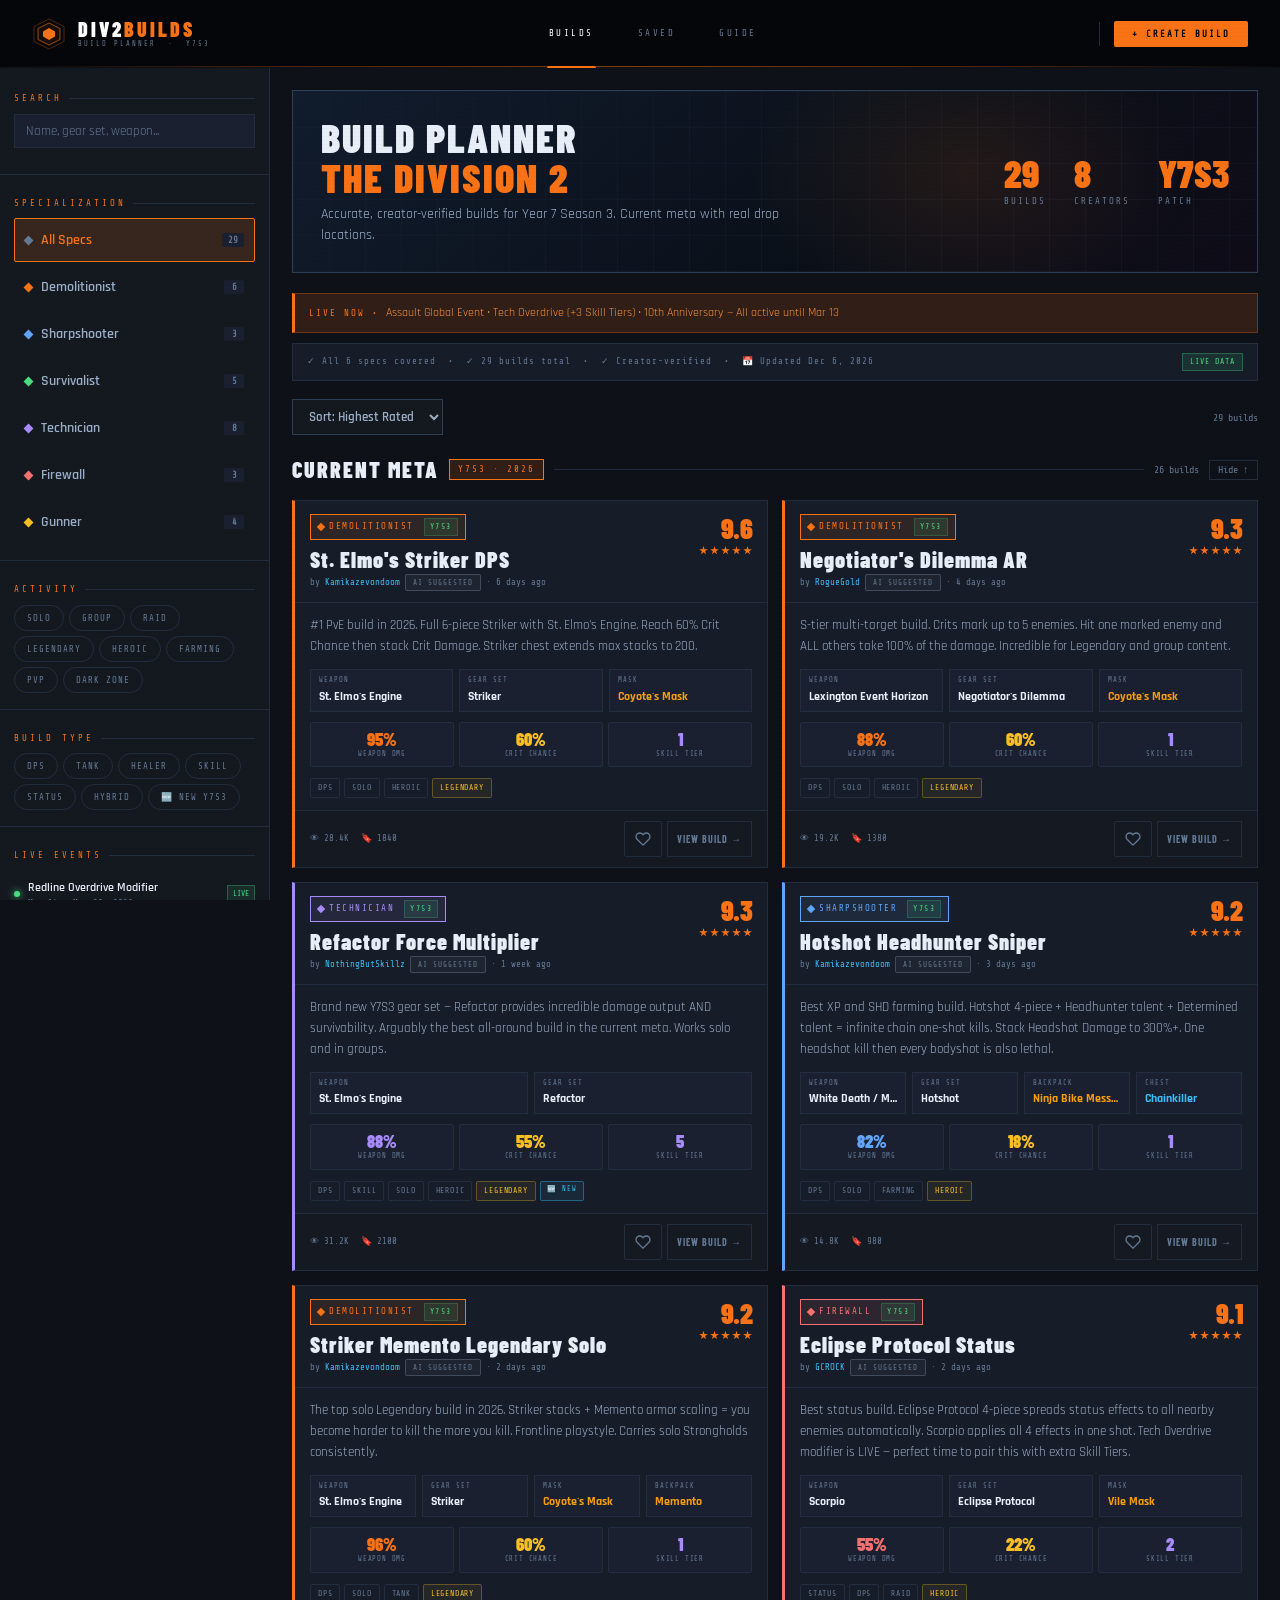
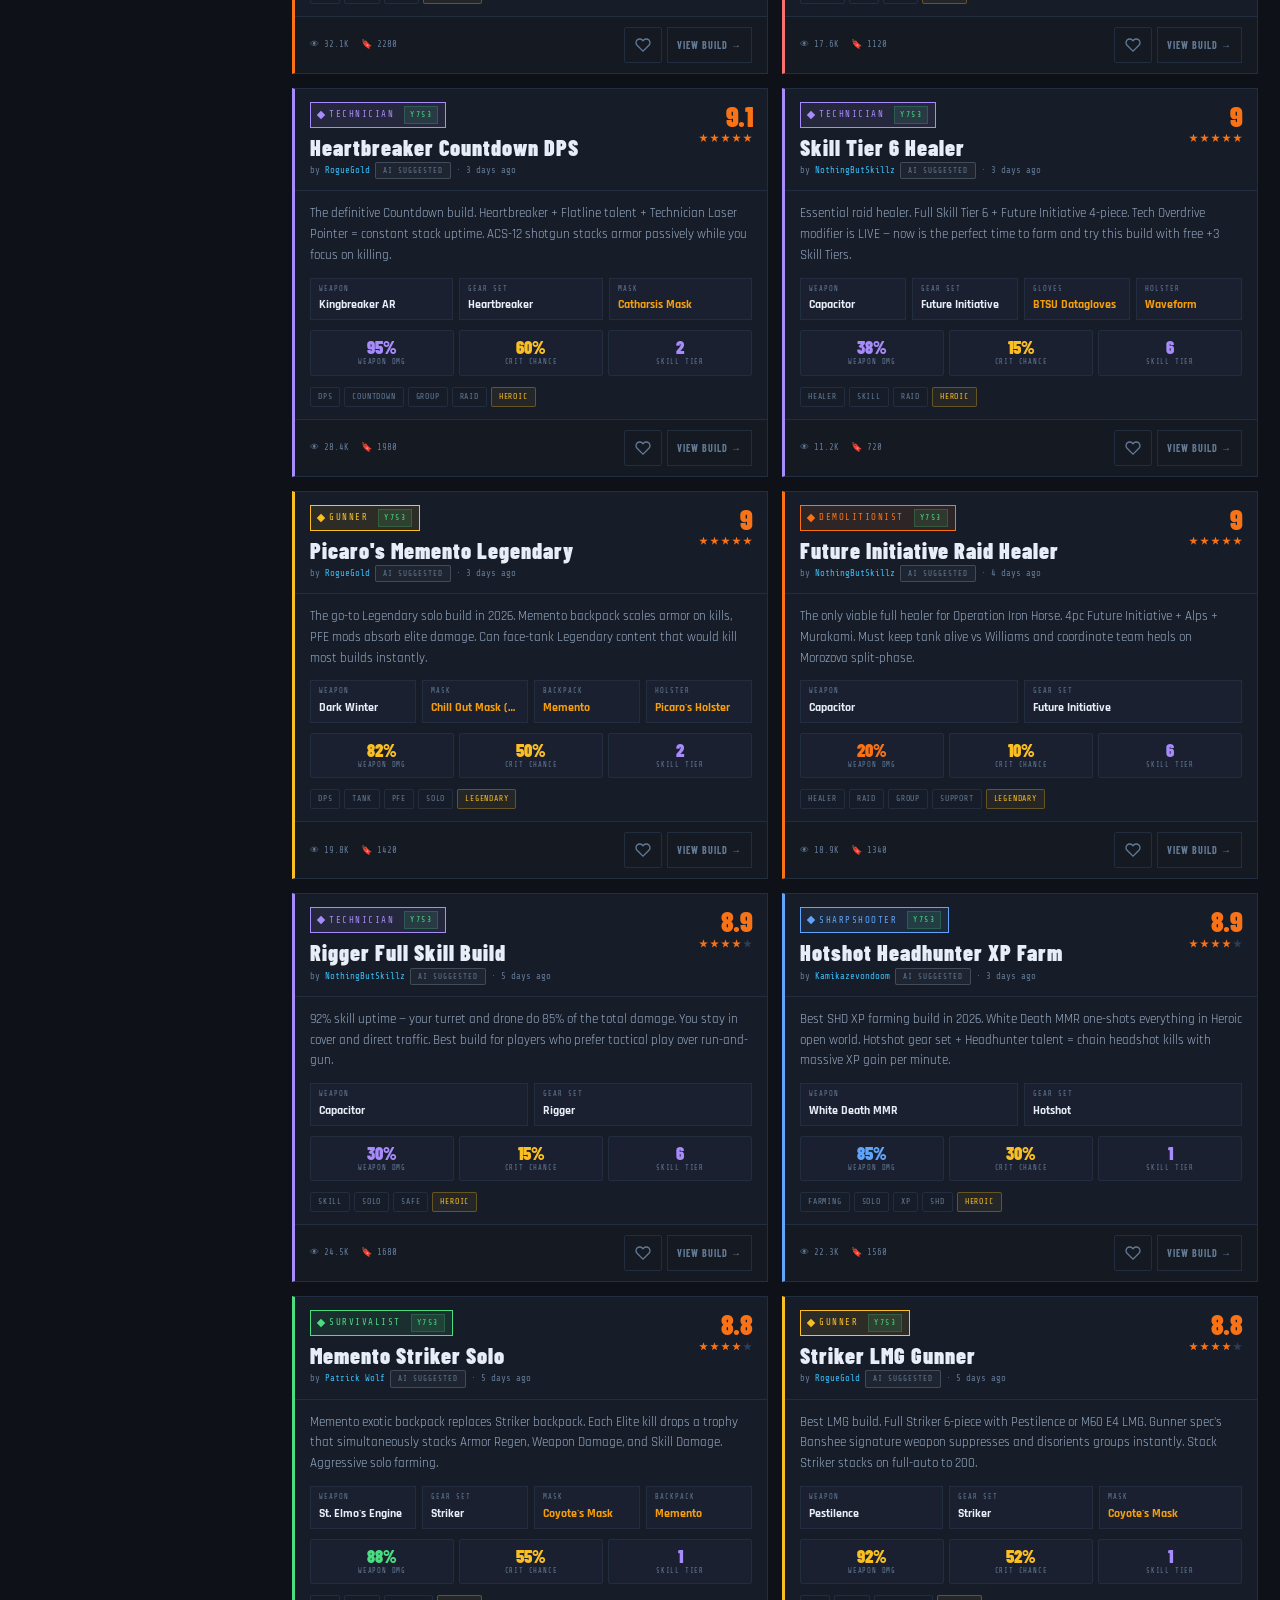
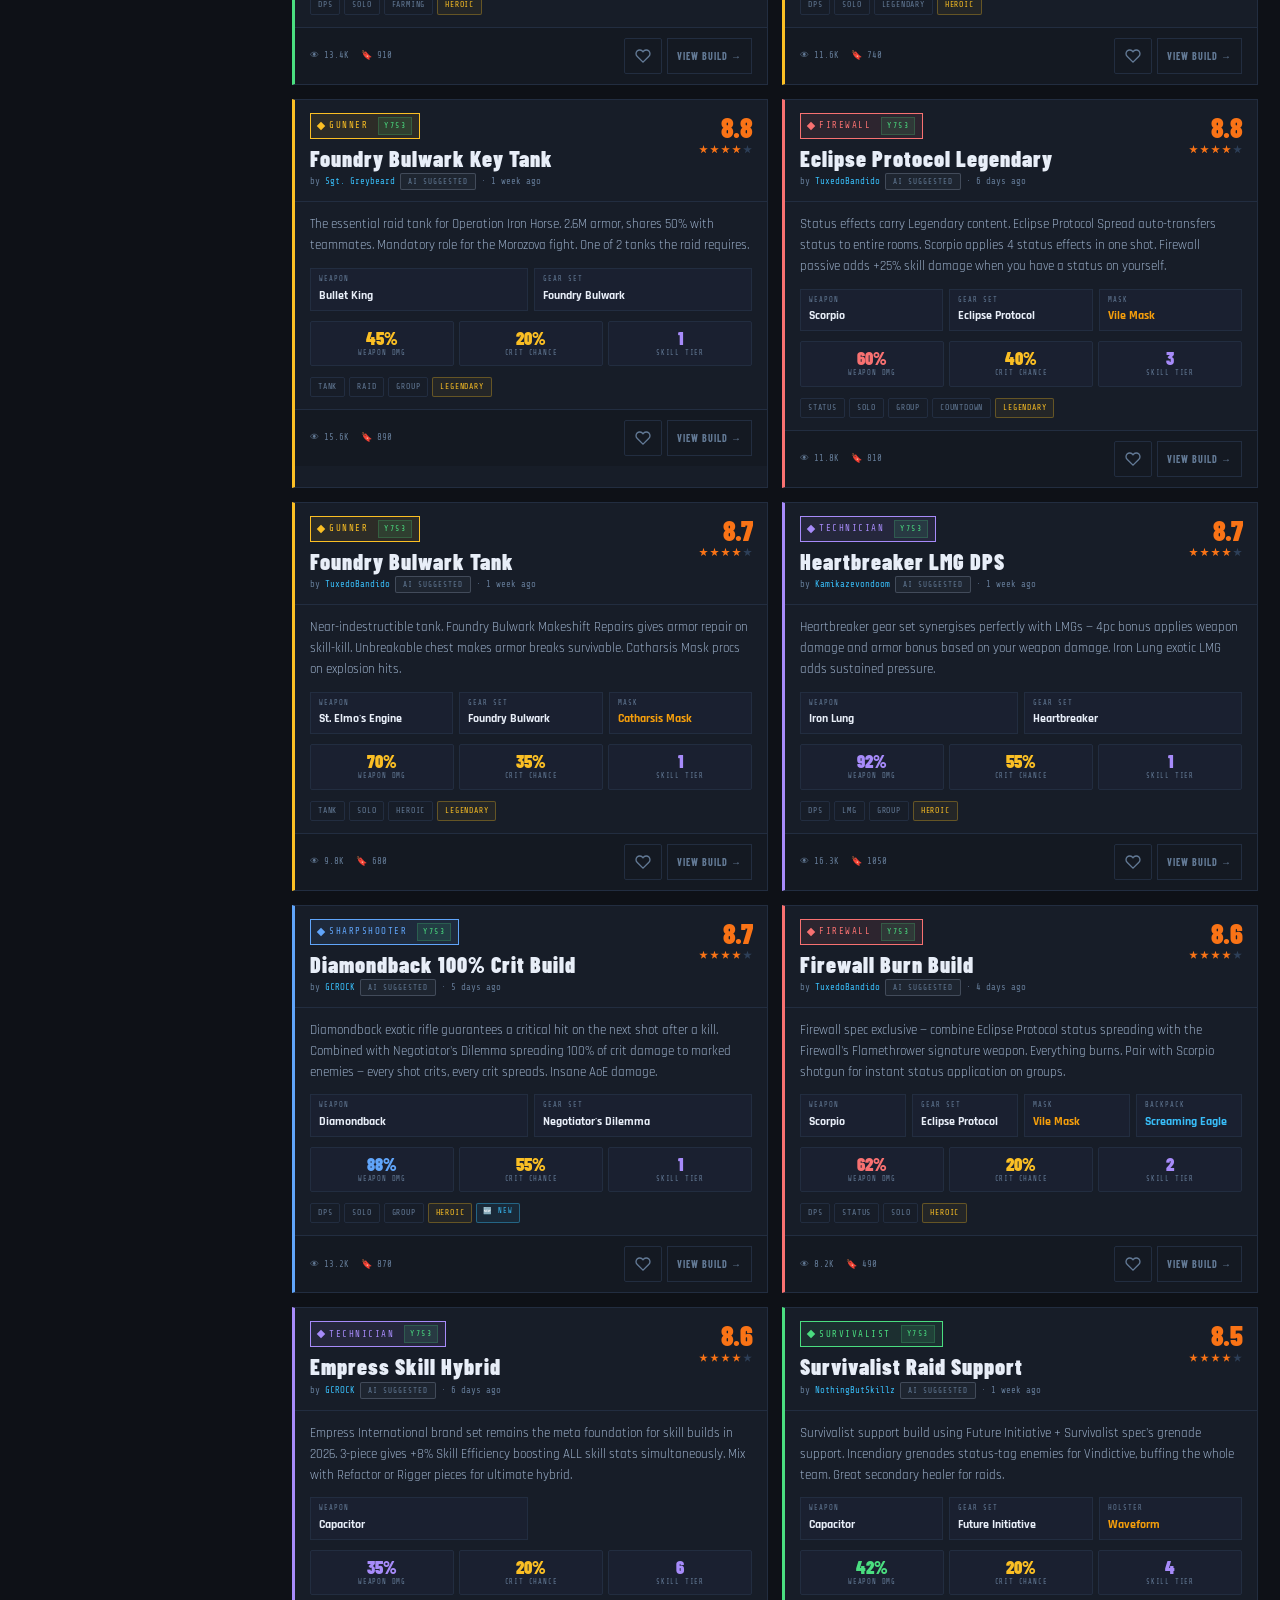
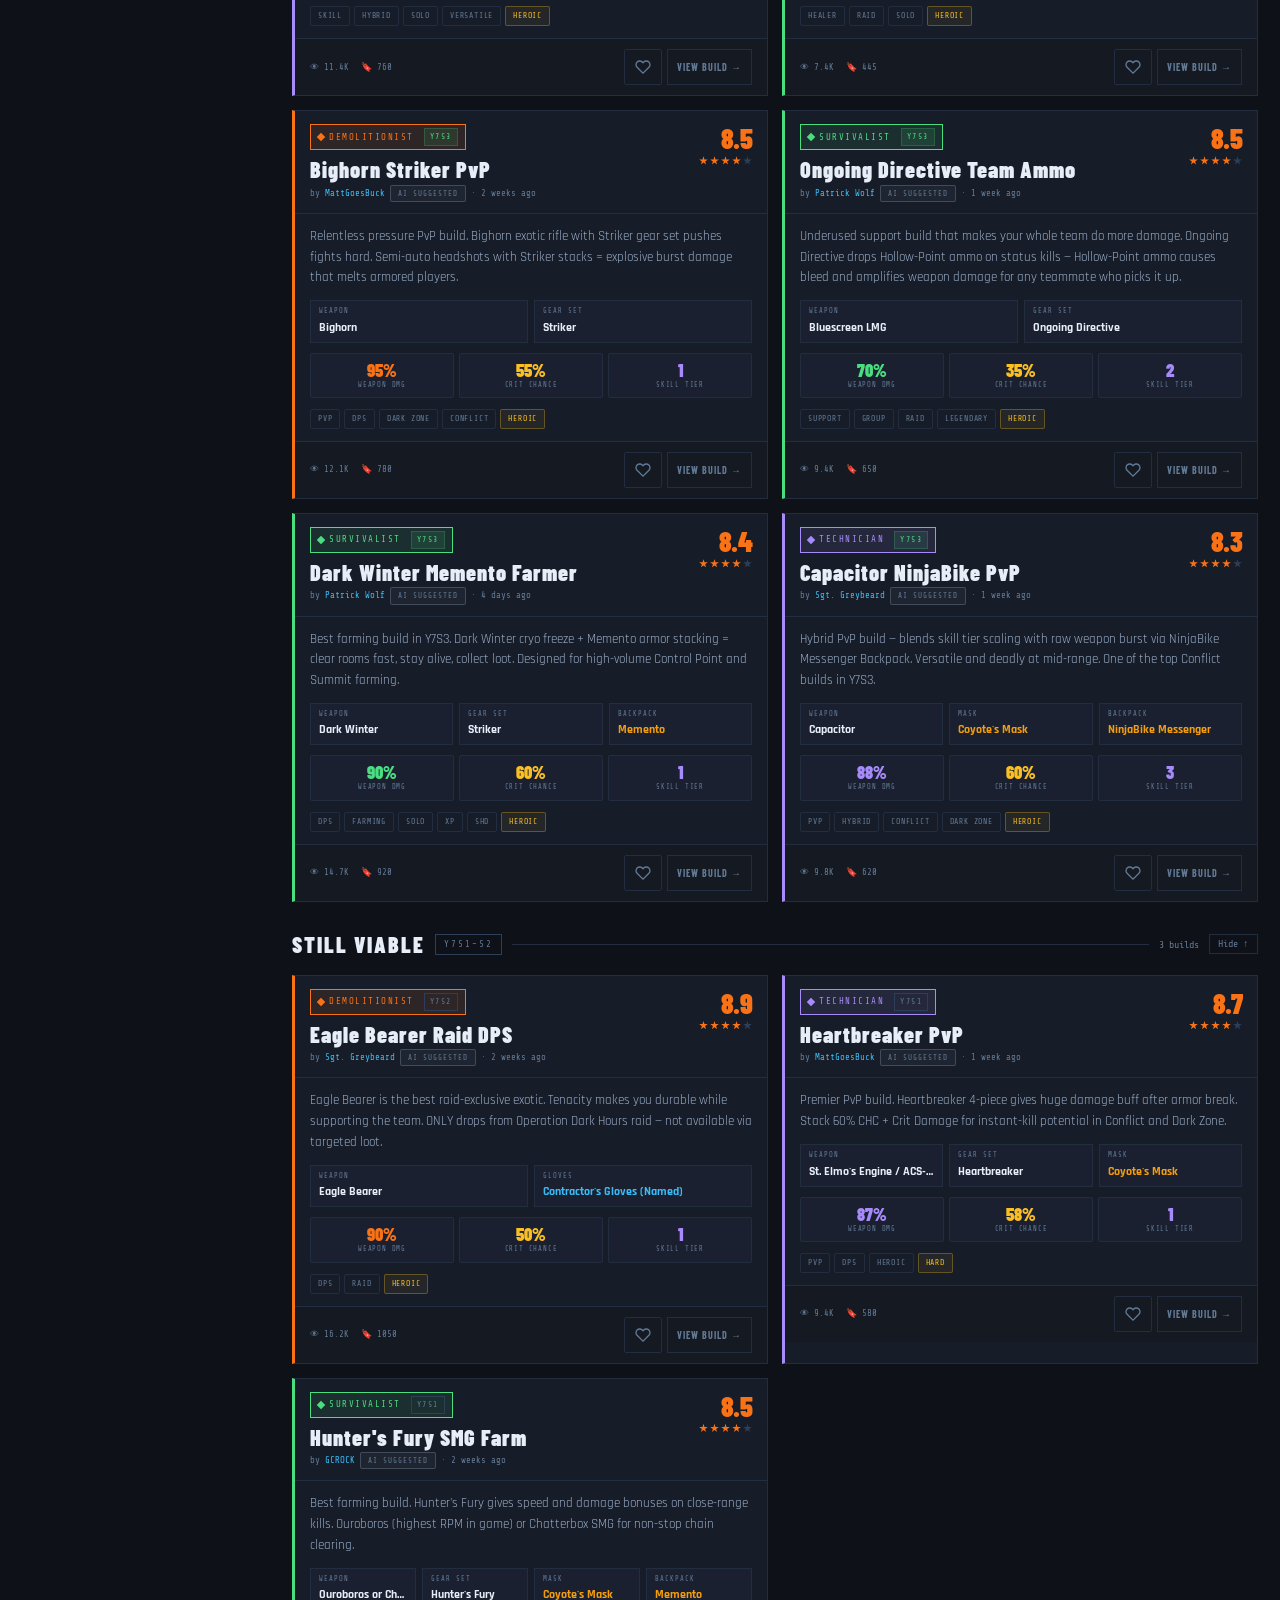
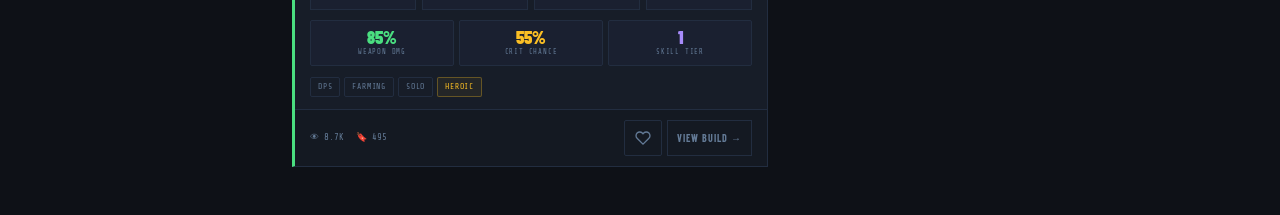
==== commit bbc787d1: "Add files via upload" ====
--- a/index.html
+++ b/index.html
@@ -1,197 +1,2761 @@
-<!doctype html>
+<!DOCTYPE html>
 <html lang="en">
 <head>
-  <meta charset="utf-8">
-  <meta name="viewport" content="width=device-width, initial-scale=1, viewport-fit=cover">
-  <meta name="theme-color" content="#f97316">
-  <meta name="apple-mobile-web-app-capable" content="yes">
-  <meta name="apple-mobile-web-app-status-bar-style" content="black-translucent">
-  <title>DIV2BUILDS</title>
-  <link rel="manifest" href="manifest.json">
-  <link rel="apple-touch-icon" href="icons/icon-192.png">
-  <link rel="preconnect" href="https://fonts.googleapis.com">
-  <link rel="preconnect" href="https://fonts.gstatic.com" crossorigin>
-  <link href="https://fonts.googleapis.com/css2?family=Barlow+Condensed:wght@500;700;900&family=Inter:wght@400;500;600;700&family=Share+Tech+Mono&display=swap" rel="stylesheet">
-  <link rel="stylesheet" href="css/styles.css">
+<meta charset="UTF-8">
+<meta name="viewport" content="width=device-width, initial-scale=1.0, viewport-fit=cover">
+<meta name="apple-mobile-web-app-capable" content="yes">
+<meta name="apple-mobile-web-app-status-bar-style" content="black-translucent">
+<meta name="theme-color" content="#0e1117">
+<link rel="manifest" href="manifest.json">
+<link rel="apple-touch-icon" href="icon-192.png">
+<title>DIV2BUILDS — The Division 2 Build Planner</title>
+<link href="https://fonts.googleapis.com/css2?family=Barlow+Condensed:wght@300;400;600;700;900&family=Rajdhani:wght@300;400;600;700&family=Share+Tech+Mono&display=swap" rel="stylesheet">
+<style>
+:root{--bg:#0e1117;--bg2:#141920;--bg3:#1a2030;--panel:#171d28;--border:#222d40;--border2:#2d3f58;--orange:#f97316;--orange2:#fb923c;--odim:rgba(249,115,22,.15);--blue:#38bdf8;--bdim:rgba(56,189,248,.1);--green:#4ade80;--gdim:rgba(74,222,128,.1);--yellow:#fbbf24;--red:#f87171;--gold:#f59e0b;--purple:#a78bfa;--text:#e8eef8;--text2:#9aaec8;--text3:#637a96;}
+*{margin:0;padding:0;box-sizing:border-box}
+body{background:var(--bg);color:var(--text);font-family:'Rajdhani',sans-serif;font-size:15px;line-height:1.5;overflow-x:hidden;-webkit-overflow-scrolling:touch}
+body::before{content:'';position:fixed;inset:0;background:repeating-linear-gradient(0deg,transparent,transparent 3px,rgba(0,0,0,.012) 3px,rgba(0,0,0,.012) 4px);pointer-events:none;z-index:999}
+nav{display:flex;align-items:center;justify-content:space-between;padding:0 32px;height:68px;background:rgba(6,7,10,.97);border-bottom:1px solid rgba(255,255,255,.04);position:sticky;top:0;z-index:200;backdrop-filter:blur(24px);-webkit-backdrop-filter:blur(24px);gap:32px}
+nav::after{content:'';position:absolute;bottom:0;left:0;right:0;height:1px;background:linear-gradient(90deg,transparent 0%,rgba(249,115,22,.25) 20%,rgba(249,115,22,.5) 50%,rgba(249,115,22,.25) 80%,transparent 100%);pointer-events:none}
+
+.logo{display:flex;align-items:center;gap:12px;cursor:pointer;flex-shrink:0;user-select:none}
+.logo-mark{width:34px;height:34px;position:relative;flex-shrink:0}
+.logo-mark svg{width:34px;height:34px}
+.logo-wordmark{display:flex;flex-direction:column;gap:2px}
+.logo-text{font-family:'Barlow Condensed',sans-serif;font-weight:900;font-size:20px;letter-spacing:3px;color:#fff;text-transform:uppercase;line-height:1;display:flex;align-items:center}
+.logo-text span{color:var(--orange)}
+.logo-sub{font-family:'Share Tech Mono',monospace;font-size:7px;color:var(--text3);letter-spacing:2px;text-transform:uppercase;line-height:1}
+
+.nav-links{display:flex;gap:0;list-style:none;flex:1;justify-content:center}
+.nav-links li{position:relative}
+.nav-links a{display:flex;align-items:center;height:68px;padding:0 22px;color:var(--text3);text-decoration:none;font-family:'Share Tech Mono',monospace;font-size:9px;letter-spacing:2.5px;text-transform:uppercase;transition:color .2s;cursor:pointer;position:relative;white-space:nowrap}
+.nav-links a::before{content:'';position:absolute;bottom:0;left:20px;right:20px;height:2px;background:var(--orange);transform:scaleX(0);transform-origin:center;transition:transform .25s cubic-bezier(.4,0,.2,1);border-radius:2px 2px 0 0}
+.nav-links a:hover{color:var(--text2)}
+.nav-links a.active{color:#fff}
+.nav-links a.active::before{transform:scaleX(1)}
+
+.nav-actions{display:flex;gap:10px;align-items:center;flex-shrink:0}
+.nav-sep{width:1px;height:24px;background:var(--border);margin:0 4px}
+.btn{font-family:'Share Tech Mono',monospace;letter-spacing:1.5px;text-transform:uppercase;padding:8px 18px;cursor:pointer;border:none;font-size:9px;transition:all .2s;border-radius:2px;-webkit-tap-highlight-color:transparent;touch-action:manipulation}
+.btn-ghost{background:transparent;color:var(--text3);border:1px solid var(--border2)}
+.btn-ghost:hover{color:var(--text);border-color:rgba(255,255,255,.2)}
+.btn-primary{background:var(--orange);color:#000;font-weight:700;letter-spacing:2px}
+.btn-primary:hover{background:var(--orange2);transform:translateY(-1px);box-shadow:0 4px 20px rgba(249,115,22,.3)}
+.btn-save{background:transparent;color:var(--yellow);border:1px solid var(--yellow)}
+.layout{display:grid;grid-template-columns:270px 1fr;min-height:calc(100vh - 68px)}
+aside{background:var(--bg2);border-right:1px solid var(--border);padding:16px 0;position:sticky;top:68px;height:calc(100vh - 68px);overflow-y:auto}
+aside::-webkit-scrollbar{width:2px}
+aside::-webkit-scrollbar-thumb{background:var(--border2);border-radius:1px}
+aside::-webkit-scrollbar-track{background:transparent}
+.sb{padding:0 14px 16px;border-bottom:1px solid var(--border);margin-bottom:14px}
+.sb:last-child{border-bottom:none;margin-bottom:0}
+.sb-lbl{font-family:'Share Tech Mono',monospace;font-size:9px;color:var(--orange);letter-spacing:3px;text-transform:uppercase;padding:8px 0;display:flex;align-items:center;gap:7px}
+.sb-lbl::after{content:'';flex:1;height:1px;background:var(--border)}
+.sw{position:relative;margin-bottom:10px}
+.sw input{width:100%;background:var(--bg3);border:1px solid var(--border);color:var(--text);padding:8px 30px 8px 11px;font-family:'Rajdhani',sans-serif;font-size:13px;outline:none;transition:border-color .15s}
+.sw input:focus{border-color:var(--orange)}
+.sw input::placeholder{color:var(--text3)}
+.spec-list{display:flex;flex-direction:column;gap:3px}
+.spec-btn{display:flex;align-items:center;gap:9px;padding:12px 10px;cursor:pointer;border:1px solid transparent;transition:all .2s;background:transparent;width:100%;text-align:left;color:var(--text2);font-family:'Rajdhani',sans-serif;font-weight:600;font-size:14px;border-radius:2px}
+.spec-btn:hover{background:var(--odim);border-color:var(--border2);color:var(--text)}
+.spec-btn.active{background:var(--odim);border-color:var(--orange);color:var(--orange)}
+.sdot{width:7px;height:7px;transform:rotate(45deg);flex-shrink:0}
+.scnt{margin-left:auto;font-family:'Share Tech Mono',monospace;font-size:9px;color:var(--text3);background:var(--bg3);padding:2px 6px;border-radius:2px;min-width:20px;text-align:center}
+.tags{display:flex;flex-wrap:wrap;gap:5px}
+.tag{font-family:'Share Tech Mono',monospace;font-size:9px;letter-spacing:1px;padding:7px 12px;border:1px solid var(--border);color:var(--text3);cursor:pointer;transition:all .15s;background:transparent;text-transform:uppercase;border-radius:20px;-webkit-tap-highlight-color:transparent}
+.tag:hover{border-color:var(--text3);color:var(--text2)}
+.tag.active{border-color:var(--orange);color:var(--orange);background:var(--odim)}
+.ev{display:flex;align-items:center;gap:8px;padding:8px 0;border-bottom:1px solid var(--border)}
+.ev:last-child{border-bottom:none}
+.evdot{width:6px;height:6px;border-radius:50%;flex-shrink:0}
+.evdot.live{background:var(--green);box-shadow:0 0 7px var(--green);animation:blink 2s infinite}
+.evdot.soon{background:var(--yellow)}
+@keyframes blink{0%,100%{opacity:1}50%{opacity:.3}}
+.evname{font-weight:600;font-size:12px;color:var(--text);overflow:hidden;text-overflow:ellipsis;white-space:nowrap;flex:1}
+.evtime{font-family:'Share Tech Mono',monospace;font-size:9px;color:var(--text3)}
+.evbadge{font-family:'Share Tech Mono',monospace;font-size:8px;padding:2px 5px;text-transform:uppercase;flex-shrink:0;border:1px solid}
+.evbadge.live{color:var(--green);border-color:rgba(74,222,128,.3);background:var(--gdim)}
+.evbadge.soon{color:var(--yellow);border-color:rgba(251,191,36,.3);background:rgba(251,191,36,.07)}
+main{padding:22px;background:var(--bg)}
+.hero{background:linear-gradient(135deg,#111c2d 0%,#0a1019 60%,#0f0c18 100%);border:1px solid var(--border2);padding:26px 28px;margin-bottom:20px;position:relative;overflow:hidden;display:flex;align-items:center;justify-content:space-between}
+.page-header{display:flex;align-items:center;justify-content:space-between;gap:16px;padding:14px 0 16px;border-bottom:1px solid var(--border);margin-bottom:18px;flex-wrap:wrap}
+.page-header-title{font-family:'Barlow Condensed',sans-serif;font-size:22px;font-weight:900;letter-spacing:1.5px;text-transform:uppercase;color:var(--text);line-height:1}
+.page-header-sub{font-size:12px;color:var(--text3);margin-top:3px}
+.page-header-live{display:flex;align-items:center;gap:7px;font-family:'Share Tech Mono',monospace;font-size:9px;color:var(--green);letter-spacing:1px;white-space:nowrap;border:1px solid rgba(74,222,128,.25);padding:5px 10px;background:rgba(74,222,128,.05);flex-shrink:0}
+.live-pip{width:6px;height:6px;background:var(--green);border-radius:50%;animation:pulse 2s infinite;flex-shrink:0}
+.hgrid{position:absolute;inset:0;background-image:linear-gradient(rgba(26,34,50,.35) 1px,transparent 1px),linear-gradient(90deg,rgba(26,34,50,.35) 1px,transparent 1px);background-size:36px 36px;pointer-events:none}
+.hglow{position:absolute;top:-60px;right:80px;width:420px;height:280px;background:radial-gradient(ellipse,rgba(249,115,22,.1) 0%,rgba(249,115,22,.03) 50%,transparent 75%);pointer-events:none}
+.hero-text h1{font-family:'Barlow Condensed',sans-serif;font-size:40px;font-weight:900;line-height:1;letter-spacing:2px;text-transform:uppercase;position:relative}
+.hero-text h1 span{color:var(--orange)}
+.hero-text p{color:var(--text2);font-size:14px;margin-top:7px;max-width:480px;position:relative}
+.hstats{display:flex;gap:28px;position:relative}
+.hs-num{font-family:'Barlow Condensed',sans-serif;font-size:38px;font-weight:900;color:var(--orange);line-height:1}
+.hs-lbl{font-family:'Share Tech Mono',monospace;font-size:9px;color:var(--text3);letter-spacing:2px;text-transform:uppercase;margin-top:3px}
+.toolbar{display:flex;align-items:center;gap:10px;margin-bottom:18px;flex-wrap:wrap}
+.sort-sel{background:var(--bg2);border:1px solid var(--border2);color:var(--text2);padding:8px 12px;font-family:'Rajdhani',sans-serif;font-weight:600;font-size:13px;outline:none;cursor:pointer;transition:border-color .2s}
+.sort-sel:focus{border-color:var(--orange)}
+.rcount{font-family:'Share Tech Mono',monospace;font-size:10px;color:var(--text3);margin-left:auto}
+.sg{margin-bottom:26px}
+.sg-head{display:flex;align-items:center;gap:10px;margin-bottom:14px;user-select:none}
+.sg-title{font-family:'Barlow Condensed',sans-serif;font-size:22px;font-weight:900;letter-spacing:2px;text-transform:uppercase}
+.sg-badge{font-family:'Share Tech Mono',monospace;font-size:9px;letter-spacing:2px;padding:3px 8px;text-transform:uppercase;border:1px solid}
+.sg-badge.cur{color:var(--orange);border-color:var(--orange);background:var(--odim)}
+.sg-badge.old{color:var(--text3);border-color:var(--border2)}
+.sg-line{flex:1;height:1px;background:var(--border)}
+.sg-cnt{font-family:'Share Tech Mono',monospace;font-size:10px;color:var(--text3)}
+.sg-tog{font-family:'Share Tech Mono',monospace;font-size:10px;color:var(--text3);border:1px solid var(--border);padding:3px 8px;background:transparent;cursor:pointer;transition:all .15s}
+.sg-grid{display:grid;grid-template-columns:repeat(auto-fill,minmax(340px,1fr));gap:14px}
+.sg-grid.collapsed{display:none}
+.bc{background:var(--panel);border:1px solid var(--border);cursor:pointer;transition:all .2s;position:relative;overflow:hidden;animation:fadeUp .4s ease both}
+@keyframes fadeUp{from{opacity:0;transform:translateY(14px)}to{opacity:1;transform:translateY(0)}}
+.bc::before{content:'';position:absolute;top:0;left:0;right:0;height:2px;background:transparent;transition:background .2s}
+.bc:hover{border-color:rgba(255,255,255,.12);transform:translateY(-3px);box-shadow:0 12px 40px rgba(0,0,0,.55)}
+.bc:active{transform:scale(.98);box-shadow:none;transition:transform .1s}
+.bc:hover::before{background:var(--orange)}
+.bc-head{padding:13px 15px 11px;border-bottom:1px solid var(--border);display:flex;align-items:flex-start;justify-content:space-between;gap:10px}
+.bc-spec{display:flex;align-items:center;gap:5px;font-family:'Share Tech Mono',monospace;font-size:9px;letter-spacing:1.5px;text-transform:uppercase;padding:3px 7px;border:1px solid;margin-bottom:7px;width:fit-content}
+.bc-title{font-family:'Barlow Condensed',sans-serif;font-size:22px;font-weight:900;letter-spacing:1px;color:var(--text);line-height:1.1}
+.bc-author{font-family:'Share Tech Mono',monospace;font-size:9px;color:var(--text3);margin-top:3px}
+.bc-author span{color:var(--blue)}
+.creator-badge{display:inline-flex;align-items:center;gap:4px;font-family:'Share Tech Mono',monospace;font-size:8px;letter-spacing:1px;padding:2px 6px;border:1px solid var(--blue);color:var(--blue);background:var(--bdim);text-transform:uppercase;margin-left:5px;border-radius:2px}
+.source-badge{font-family:'Share Tech Mono',monospace;font-size:7.5px;letter-spacing:1px;padding:2px 7px;border-radius:2px;text-transform:uppercase;display:inline-flex;align-items:center;gap:4px;margin-left:5px}
+.source-badge.curated{border:1px solid rgba(74,222,128,.4);color:var(--green);background:rgba(74,222,128,.08)}
+.source-badge.ai-suggested{border:1px solid rgba(148,163,184,.3);color:var(--text3);background:rgba(148,163,184,.06)}
+.source-badge.community{border:1px solid rgba(56,189,248,.3);color:var(--blue);background:var(--bdim)}
+.bc-rating{display:flex;flex-direction:column;align-items:flex-end;gap:4px;flex-shrink:0}
+.rnum{font-family:'Barlow Condensed',sans-serif;font-size:28px;font-weight:900;color:var(--orange);line-height:1;letter-spacing:-0.5px}
+.stars{display:flex;gap:2px}
+.star{width:9px;height:9px;background:var(--orange);clip-path:polygon(50% 0%,61% 35%,98% 35%,68% 57%,79% 91%,50% 70%,21% 91%,32% 57%,2% 35%,39% 35%)}
+.star.e{background:var(--border2)}
+.bc-body{padding:12px 15px}
+.gear-row{display:grid;grid-template-columns:repeat(3,1fr);gap:5px;margin-bottom:12px}
+.gs{background:var(--bg3);border:1px solid var(--border);padding:9px 6px;display:flex;flex-direction:column;align-items:center;gap:3px;text-align:center;transition:border-color .15s}
+.bc-loadout{display:flex;flex-wrap:wrap;gap:6px;margin-bottom:10px}
+.bc-loadout-item{display:flex;flex-direction:column;background:var(--bg3);border:1px solid var(--border);padding:5px 8px;min-width:0;flex:1;max-width:calc(50% - 3px)}
+.bc-loadout-lbl{font-family:'Share Tech Mono',monospace;font-size:7px;color:var(--text3);letter-spacing:1px;text-transform:uppercase;margin-bottom:2px}
+.bc-loadout-val{font-size:12px;font-weight:700;color:var(--text);white-space:nowrap;overflow:hidden;text-overflow:ellipsis}
+.bc-loadout-val.exotic{color:var(--gold)}
+.bc-loadout-val.named{color:var(--blue)}
+.gs-icon{font-size:15px;line-height:1}
+.gs-slot{font-family:'Share Tech Mono',monospace;font-size:7px;color:var(--text3);letter-spacing:.5px;text-transform:uppercase}
+.gs-name{font-size:10px;font-weight:700;color:var(--text2);line-height:1.2}
+.gs-name.exotic{color:var(--gold)}
+.gs-name.named{color:var(--blue)}
+.cs{display:grid;grid-template-columns:repeat(3,1fr);gap:5px;margin-bottom:11px}
+.cp{background:var(--bg3);border:1px solid var(--border);padding:7px 8px;text-align:center;border-radius:2px}
+.cp-v{font-family:'Barlow Condensed',sans-serif;font-size:18px;font-weight:900;line-height:1}
+.cp-l{font-family:'Share Tech Mono',monospace;font-size:7px;color:var(--text3);letter-spacing:.8px;text-transform:uppercase;margin-top:1px}
+.ctags{display:flex;flex-wrap:wrap;gap:4px}
+.ctag{font-family:'Share Tech Mono',monospace;font-size:8px;letter-spacing:.8px;padding:3px 7px;border:1px solid var(--border);color:var(--text3);text-transform:uppercase;border-radius:2px}
+.diff-tag{border-color:rgba(251,191,36,.3);color:var(--yellow);background:rgba(251,191,36,.06)}
+.ev-build-badge{font-family:'Share Tech Mono',monospace;font-size:7.5px;letter-spacing:.8px;padding:3px 7px;border:1px solid rgba(74,222,128,.4);color:var(--green);background:rgba(74,222,128,.08);border-radius:2px;text-transform:uppercase}
+.new-badge{font-family:'Share Tech Mono',monospace;font-size:7px;letter-spacing:1px;padding:2px 6px;border:1px solid rgba(56,189,248,.4);color:var(--blue);background:rgba(56,189,248,.08);border-radius:2px;text-transform:uppercase}
+.bc-foot{padding:10px 15px;border-top:1px solid var(--border);display:flex;align-items:center;justify-content:space-between;background:rgba(0,0,0,.15)}
+.bc-meta{display:flex;gap:12px}
+.mitem{display:flex;align-items:center;gap:4px;font-family:'Share Tech Mono',monospace;font-size:9px;color:var(--text3)}
+.bc-acts{display:flex;gap:5px}
+.abt{background:transparent;border:1px solid var(--border);color:var(--text3);padding:5px 9px;font-family:'Barlow Condensed',sans-serif;font-size:10px;font-weight:700;letter-spacing:1px;text-transform:uppercase;cursor:pointer;transition:all .15s}
+.abt:hover{border-color:var(--orange);color:var(--orange);background:var(--odim)}
+.abt.saved{border-color:var(--yellow);color:var(--yellow);background:rgba(251,191,36,.08)}
+.abt-save{background:transparent;border:1px solid var(--border);color:var(--text3);padding:0 10px;height:36px;display:flex;align-items:center;justify-content:center;cursor:pointer;transition:all .15s;flex-shrink:0;border-radius:2px}
+.abt-save:hover{border-color:var(--yellow);color:var(--yellow)}
+.abt-save.saved{border-color:var(--yellow);color:var(--yellow);background:rgba(251,191,36,.08)}
+.abt-view{flex:1}
+.pbadge{font-family:'Share Tech Mono',monospace;font-size:8px;padding:2px 5px;background:var(--gdim);border:1px solid rgba(74,222,128,.2);color:var(--green);text-transform:uppercase;margin-left:5px}
+.obadge{font-family:'Share Tech Mono',monospace;font-size:8px;padding:2px 5px;background:transparent;border:1px solid var(--border2);color:var(--text3);text-transform:uppercase;margin-left:5px}
+.empty{text-align:center;padding:64px 20px;border:1px dashed var(--border2);background:var(--bg2)}
+.empty h3{font-family:'Barlow Condensed',sans-serif;font-size:24px;font-weight:700;color:var(--text2);letter-spacing:2px;text-transform:uppercase;margin-top:14px}
+.empty p{color:var(--text3);font-size:12px;margin-top:6px}
+.overlay{position:fixed;inset:0;background:rgba(0,0,0,.88);z-index:300;display:flex;align-items:flex-start;justify-content:center;padding:16px;overflow-y:auto;opacity:0;pointer-events:none;transition:opacity .25s;backdrop-filter:blur(5px)}
+.overlay.open{opacity:1;pointer-events:all}
+.modal{background:var(--bg2);border:1px solid var(--border);width:100%;max-width:960px;margin:auto;position:relative;transform:translateY(22px);transition:transform .25s cubic-bezier(.4,0,.2,1);overflow:visible}
+.overlay.open .modal{transform:translateY(0)}
+
+/* Mobile back bar */
+.mob-back-bar{display:none}
+.mh{padding:18px 22px 20px;border-bottom:1px solid var(--border);display:flex;align-items:flex-start;justify-content:space-between;gap:12px;background:linear-gradient(135deg,var(--panel),var(--bg2));position:relative;overflow:visible}
+.mh-grid{position:absolute;inset:0;background-image:linear-gradient(rgba(26,34,50,.3) 1px,transparent 1px),linear-gradient(90deg,rgba(26,34,50,.3) 1px,transparent 1px);background-size:28px 28px;pointer-events:none;z-index:0;overflow:hidden;border-radius:inherit}
+.mh-left{position:relative;z-index:1;flex:1;min-width:0}
+.mspec{display:inline-flex;align-items:center;gap:5px;font-family:'Share Tech Mono',monospace;font-size:9px;letter-spacing:2px;text-transform:uppercase;padding:4px 9px;border:1px solid;margin-bottom:10px;white-space:normal;word-break:break-word;max-width:100%;position:relative;z-index:1}
+.mtitle{font-family:'Barlow Condensed',sans-serif;font-size:34px;font-weight:900;letter-spacing:2px;text-transform:uppercase;line-height:1;position:relative;z-index:1}
+.msub{color:var(--text2);font-size:13px;margin-top:6px;position:relative;z-index:1}
+.mclose{background:transparent;border:1px solid var(--border);color:var(--text3);width:34px;height:34px;display:flex;align-items:center;justify-content:center;cursor:pointer;transition:all .15s;flex-shrink:0;position:relative;z-index:1}
+.mclose:hover{border-color:var(--red);color:var(--red)}
+.mbody{padding:22px;display:grid;grid-template-columns:1fr 300px;gap:22px}
+.sec{font-family:'Share Tech Mono',monospace;font-size:9px;color:var(--orange);letter-spacing:3px;text-transform:uppercase;margin-bottom:12px;margin-top:4px;display:flex;align-items:center;gap:7px}
+.sec::after{content:'';flex:1;height:1px;background:var(--border)}
+.gd-grid{display:grid;grid-template-columns:repeat(3,1fr);gap:7px;margin-bottom:20px}
+.gd{background:var(--bg3);border:1px solid var(--border);padding:11px}
+.gd-slot{font-family:'Share Tech Mono',monospace;font-size:8px;color:var(--text3);letter-spacing:2px;text-transform:uppercase;margin-bottom:5px}
+.gd-name{font-weight:700;font-size:13px;line-height:1.2;margin-bottom:2px}
+.gd-name.exotic{color:var(--gold)}
+.gd-name.named{color:var(--blue)}
+.gd-brand{font-family:'Share Tech Mono',monospace;font-size:9px;color:var(--text3);margin-bottom:6px}
+.gd-talent{font-size:11px;color:var(--orange2);font-weight:600;margin-bottom:5px}
+.gd-mod{font-family:'Share Tech Mono',monospace;font-size:9px;color:var(--text3)}
+.gd-mod::before{content:'▸ '}
+.wdrop-box{background:var(--bg3);border:1px solid var(--border);border-left:3px solid var(--orange);padding:14px;margin-bottom:20px}
+.wdrop-title{font-family:'Share Tech Mono',monospace;font-size:9px;color:var(--orange);letter-spacing:2px;text-transform:uppercase;margin-bottom:12px}
+.wdrop-section-title{font-family:'Share Tech Mono',monospace;font-size:8px;color:var(--text3);letter-spacing:2px;text-transform:uppercase;margin:12px 0 6px;padding-top:12px;border-top:1px solid var(--border)}
+.wdrop-w{margin-bottom:14px;padding-bottom:14px;border-bottom:1px solid var(--border)}
+.wdrop-w:last-child{margin-bottom:0;padding-bottom:0;border-bottom:none}
+.wdrop-wname{font-family:'Barlow Condensed',sans-serif;font-size:17px;font-weight:700;margin-bottom:6px}
+.drop-row{display:flex;align-items:flex-start;gap:7px;margin-bottom:6px;font-size:12px;color:var(--text2);line-height:1.4}
+.drop-badge{font-family:'Share Tech Mono',monospace;font-size:8px;padding:2px 5px;border:1px solid;flex-shrink:0;text-transform:uppercase}
+.drop-badge.targeted{color:var(--green);border-color:rgba(74,222,128,.3);background:var(--gdim)}
+.drop-badge.campaign{color:var(--yellow);border-color:rgba(251,191,36,.3);background:rgba(251,191,36,.07)}
+.drop-badge.world{color:var(--text3);border-color:var(--border2)}
+.skill-pair{display:grid;grid-template-columns:1fr 1fr;gap:7px;margin-bottom:20px}
+.skill-card{background:var(--bg3);border:1px solid var(--border);padding:12px;display:flex;align-items:center;gap:10px}
+.skill-icon{font-size:28px;line-height:1}
+.skill-name{font-weight:700;font-size:14px}
+.skill-var{font-family:'Share Tech Mono',monospace;font-size:9px;color:var(--text3)}
+.talent-grid{display:grid;grid-template-columns:1fr 1fr;gap:7px;margin-bottom:20px}
+.talent-card{background:var(--bg3);border:1px solid var(--border);border-left:2px solid var(--orange2);padding:11px 13px;transition:border-color .15s}
+.talent-name{font-weight:700;font-size:13px;margin-bottom:3px;color:var(--orange2)}
+.talent-desc{font-size:11px;color:var(--text2);line-height:1.5}
+.tips-box{background:var(--bg3);border:1px solid var(--border);padding:14px 16px;font-size:12.5px;color:var(--text2);line-height:1.75;margin-bottom:20px}
+.sbars{display:flex;flex-direction:column;gap:9px;margin-bottom:20px}
+.sbar{display:grid;grid-template-columns:110px 1fr 50px;align-items:center;gap:9px}
+.sbar-lbl{font-family:'Share Tech Mono',monospace;font-size:9px;color:var(--text3);letter-spacing:.8px;text-transform:uppercase}
+.sbar-track{height:6px;background:var(--bg2);border:1px solid var(--border);position:relative;overflow:hidden;border-radius:3px}
+.sbar-fill{height:100%;position:absolute;left:0;top:0;border-radius:3px;transition:width .6s cubic-bezier(.4,0,.2,1)}
+.sbar-val{font-family:'Barlow Condensed',sans-serif;font-size:15px;font-weight:700;text-align:right}
+.author-card{background:var(--bg3);border:1px solid var(--border);padding:12px;display:flex;align-items:center;gap:10px;margin-bottom:16px}
+.author-av{width:44px;height:44px;background:var(--odim);border:1px solid var(--orange);display:flex;align-items:center;justify-content:center;font-family:'Barlow Condensed',sans-serif;font-size:20px;font-weight:700;color:var(--orange);flex-shrink:0}
+.author-name{font-weight:700;font-size:14px}
+.author-sub{font-family:'Share Tech Mono',monospace;font-size:9px;color:var(--text3)}
+.meta-rows{display:flex;flex-direction:column}
+.mrow{display:flex;justify-content:space-between;padding:7px 0;border-bottom:1px solid var(--border);font-size:12px}
+.mrow:last-child{border-bottom:none}
+.mrow .lbl{color:var(--text3);font-family:'Share Tech Mono',monospace;font-size:9px;letter-spacing:.8px;text-transform:uppercase}
+.mrow .val{font-weight:600}
+.mfoot{padding:14px 22px;border-top:1px solid var(--border);display:flex;gap:8px;justify-content:flex-end;flex-wrap:wrap}
+.cmodal{max-width:680px}
+.fg{margin-bottom:14px}
+.flbl{display:block;font-family:'Share Tech Mono',monospace;font-size:9px;letter-spacing:2px;color:var(--text3);text-transform:uppercase;margin-bottom:5px}
+.finput,.fsel,.fta{width:100%;background:var(--bg3);border:1px solid var(--border);color:var(--text);padding:9px 12px;font-family:'Rajdhani',sans-serif;font-size:13px;outline:none;transition:border-color .15s}
+.finput:focus,.fsel:focus,.fta:focus{border-color:var(--orange)}
+.fta{resize:vertical;min-height:75px}
+.f2{display:grid;grid-template-columns:1fr 1fr;gap:13px}
+.spec-grid{display:grid;grid-template-columns:repeat(3,1fr);gap:7px}
+.spec-opt{border:1px solid var(--border);padding:9px;text-align:center;cursor:pointer;transition:all .15s;background:transparent;width:100%;font-family:'Rajdhani',sans-serif;font-weight:700;font-size:12px;color:var(--text3)}
+.spec-opt:hover{border-color:var(--border2);color:var(--text2)}
+.spec-opt.sel{background:var(--odim);border-color:var(--orange);color:var(--orange)}
+.ev-card{background:var(--panel);border:1px solid var(--border);padding:18px}
+.ev-card.live{border-left:3px solid var(--green)}
+.ev-card.soon{border-left:3px solid rgba(249,115,22,.3)}
+.ev-card.off{border-left:3px solid var(--border);opacity:.55}
+.ev-section-hdr{display:flex;align-items:center;gap:10px;margin-bottom:12px;font-family:'Share Tech Mono',monospace;font-size:9px;letter-spacing:3px;color:var(--orange);text-transform:uppercase}
+.ev-section-line{flex:1;height:1px;background:var(--border)}
+.ev-grid{display:grid;grid-template-columns:repeat(auto-fill,minmax(280px,1fr));gap:12px}
+.ev-grid-past{opacity:.6}
+.cc-grid{display:grid;grid-template-columns:repeat(auto-fill,minmax(220px,1fr));gap:12px;margin-top:16px}
+.cc-card{background:var(--panel);border:1px solid var(--border);padding:14px;transition:border-color .2s}
+.cc-card:hover{border-color:var(--border2)}
+.cc-top{display:flex;align-items:center;gap:12px}
+.cc-av{width:38px;height:38px;background:var(--bdim);border:1px solid var(--blue);display:flex;align-items:center;justify-content:center;font-family:'Barlow Condensed',sans-serif;font-size:16px;font-weight:700;color:var(--blue);flex-shrink:0}
+
+/* ── Build Editor ── */
+.editor-wrap{display:flex;flex-direction:column;height:100%;max-height:90vh;overflow:hidden}
+.editor-steps{display:flex;gap:0;border-bottom:1px solid var(--border);background:var(--bg2);flex-shrink:0;overflow-x:auto;scrollbar-width:none}
+.editor-steps::-webkit-scrollbar{display:none}
+.estep{flex-shrink:0;padding:12px 16px;font-family:'Share Tech Mono',monospace;font-size:8px;letter-spacing:1.5px;text-transform:uppercase;color:var(--text3);background:transparent;border:none;cursor:pointer;border-bottom:2px solid transparent;transition:all .15s;white-space:nowrap;-webkit-tap-highlight-color:transparent}
+.estep.active{color:var(--orange);border-bottom-color:var(--orange)}
+.estep.done{color:var(--green)}
+.estep:active{background:rgba(255,255,255,.04)}
+.editor-body{flex:1;overflow-y:auto;-webkit-overflow-scrolling:touch;padding:20px}
+.editor-footer{display:flex;align-items:center;justify-content:space-between;padding:14px 20px;border-top:1px solid var(--border);background:var(--bg2);flex-shrink:0;gap:10px}
+.editor-footer-info{font-family:'Share Tech Mono',monospace;font-size:9px;color:var(--text3);letter-spacing:1px}
+
+/* Editor sections */
+.esec{margin-bottom:24px}
+.esec-title{font-family:'Share Tech Mono',monospace;font-size:9px;letter-spacing:2px;text-transform:uppercase;color:var(--orange);margin-bottom:12px;display:flex;align-items:center;gap:8px}
+.esec-title::after{content:'';flex:1;height:1px;background:var(--border)}
+.efield{margin-bottom:14px}
+.efield label{display:block;font-family:'Share Tech Mono',monospace;font-size:8px;letter-spacing:1px;text-transform:uppercase;color:var(--text3);margin-bottom:6px}
+.efield label span.req{color:var(--orange)}
+.einput{width:100%;background:var(--bg3);border:1px solid var(--border);color:var(--text);padding:9px 12px;font-family:'Rajdhani',sans-serif;font-size:14px;outline:none;transition:border-color .15s;box-sizing:border-box}
+.einput:focus{border-color:var(--orange)}
+.einput::placeholder{color:var(--text3)}
+.eselect{width:100%;background:var(--bg3);border:1px solid var(--border);color:var(--text);padding:9px 12px;font-family:'Rajdhani',sans-serif;font-size:14px;outline:none;cursor:pointer;appearance:none;-webkit-appearance:none;background-image:url("data:image/svg+xml,%3Csvg xmlns='http://www.w3.org/2000/svg' width='12' height='8' viewBox='0 0 12 8'%3E%3Cpath d='M1 1l5 5 5-5' stroke='%239aaec8' stroke-width='1.5' fill='none'/%3E%3C/svg%3E");background-repeat:no-repeat;background-position:right 12px center}
+.eselect:focus{border-color:var(--orange)}
+.etextarea{width:100%;background:var(--bg3);border:1px solid var(--border);color:var(--text);padding:9px 12px;font-family:'Rajdhani',sans-serif;font-size:13px;outline:none;resize:vertical;min-height:70px;box-sizing:border-box;line-height:1.5}
+.etextarea:focus{border-color:var(--orange)}
+.etextarea::placeholder{color:var(--text3)}
+.egrid2{display:grid;grid-template-columns:1fr 1fr;gap:12px}
+.egrid3{display:grid;grid-template-columns:1fr 1fr 1fr;gap:10px}
+
+/* Spec selector in editor */
+.espec-grid{display:grid;grid-template-columns:repeat(3,1fr);gap:8px}
+.espec-btn{background:var(--bg3);border:1px solid var(--border);color:var(--text2);padding:10px 8px;font-family:'Rajdhani',sans-serif;font-size:13px;font-weight:600;cursor:pointer;transition:all .15s;text-align:center;-webkit-tap-highlight-color:transparent}
+.espec-btn.sel{border-color:var(--orange);color:var(--orange);background:var(--odim)}
+.espec-btn:active{background:var(--odim)}
+
+/* Content type chips */
+.echips{display:flex;flex-wrap:wrap;gap:6px}
+.echip{background:transparent;border:1px solid var(--border);color:var(--text3);padding:5px 10px;font-family:'Share Tech Mono',monospace;font-size:8px;letter-spacing:1px;text-transform:uppercase;cursor:pointer;transition:all .15s;-webkit-tap-highlight-color:transparent;border-radius:2px}
+.echip.sel{border-color:var(--orange);color:var(--orange);background:var(--odim)}
+
+/* Gear slot cards in editor */
+.gear-editor-grid{display:grid;grid-template-columns:1fr 1fr;gap:10px}
+.gear-slot-card{background:var(--bg3);border:1px solid var(--border);padding:12px;cursor:pointer;transition:border-color .15s}
+.gear-slot-card.filled{border-color:var(--border2)}
+.gear-slot-card.editing{border-color:var(--orange)}
+.gear-slot-hdr{display:flex;align-items:center;gap:8px;margin-bottom:8px}
+.gear-slot-icon{font-size:18px}
+.gear-slot-label{font-family:'Share Tech Mono',monospace;font-size:8px;letter-spacing:1.5px;text-transform:uppercase;color:var(--text3)}
+.gear-slot-name{font-size:14px;font-weight:700;color:var(--text);margin-bottom:2px;line-height:1.2}
+.gear-slot-name.exotic{color:var(--gold)}
+.gear-slot-name.named{color:var(--blue)}
+.gear-slot-empty{font-size:12px;color:var(--text3);font-style:italic}
+.gear-slot-sub{font-family:'Share Tech Mono',monospace;font-size:8px;color:var(--text3);margin-top:2px}
+
+/* Weapon card in editor */
+.weapon-editor-card{background:var(--bg3);border:1px solid var(--border);padding:14px;margin-bottom:12px}
+.weapon-editor-title{font-family:'Share Tech Mono',monospace;font-size:9px;letter-spacing:2px;color:var(--blue);text-transform:uppercase;margin-bottom:12px}
+
+/* Rarity selector */
+.erarity{display:flex;gap:6px}
+.erarity-btn{flex:1;background:transparent;border:1px solid var(--border);color:var(--text3);padding:6px 4px;font-family:'Share Tech Mono',monospace;font-size:7.5px;letter-spacing:1px;text-transform:uppercase;cursor:pointer;text-align:center;transition:all .15s}
+.erarity-btn.sel.exotic{border-color:var(--gold);color:var(--gold);background:rgba(245,158,11,.1)}
+.erarity-btn.sel.named{border-color:var(--blue);color:var(--blue);background:rgba(56,189,248,.1)}
+.erarity-btn.sel.high-end{border-color:var(--green);color:var(--green);background:rgba(74,222,128,.08)}
+
+/* Preview */
+.preview-section{background:var(--bg3);border:1px solid var(--border);padding:16px;margin-bottom:12px}
+.preview-section-title{font-family:'Share Tech Mono',monospace;font-size:8px;letter-spacing:2px;text-transform:uppercase;color:var(--orange);margin-bottom:10px}
+.preview-gear-grid{display:grid;grid-template-columns:1fr 1fr;gap:8px}
+.preview-gear-item{padding:8px 10px;background:var(--bg2);border:1px solid var(--border)}
+.preview-gear-slot{font-family:'Share Tech Mono',monospace;font-size:7px;color:var(--text3);letter-spacing:1px;text-transform:uppercase;margin-bottom:3px}
+.preview-gear-name{font-size:13px;font-weight:700;color:var(--text)}
+.preview-gear-name.exotic{color:var(--gold)}
+.preview-gear-name.named{color:var(--blue)}
+.preview-gear-detail{font-size:11px;color:var(--text3);margin-top:2px}
+.core-balance{display:flex;gap:8px;margin-top:8px}
+.core-dot{width:14px;height:14px;border-radius:50%;display:inline-block}
+
+/* Inline gear slot editor panel */
+.gear-inline-editor{background:var(--panel);border:1px solid var(--orange);border-top:3px solid var(--orange);padding:16px;margin-top:10px}
+
+/* Steps progress on mobile */
+@media(max-width:760px){
+  .egrid2{grid-template-columns:1fr}
+  .egrid3{grid-template-columns:1fr 1fr}
+  .gear-editor-grid{grid-template-columns:1fr 1fr}
+  .espec-grid{grid-template-columns:repeat(2,1fr)}
+  .editor-body{padding:14px}
+  .editor-footer{padding:12px 14px}
+  .preview-gear-grid{grid-template-columns:1fr 1fr}
+}
+
+/* ── Progression Guide ── */
+.guide-phase{background:var(--panel);border:1px solid var(--border);margin-bottom:14px;overflow:hidden}
+.guide-phase-hdr{display:flex;align-items:center;gap:10px;padding:12px 16px;background:var(--bg3);border-bottom:1px solid var(--border);flex-wrap:wrap}
+.guide-phase-num{font-family:'Share Tech Mono',monospace;font-size:8px;letter-spacing:2px;color:#000;background:var(--orange);padding:3px 8px;text-transform:uppercase}
+.guide-phase-title{font-family:'Barlow Condensed',sans-serif;font-size:20px;font-weight:700;letter-spacing:1px;color:var(--text);flex:1}
+.guide-phase-tag{font-family:'Share Tech Mono',monospace;font-size:8px;letter-spacing:1px;padding:3px 8px;border:1px solid var(--border2);color:var(--text3);text-transform:uppercase}
+.guide-phase-body{padding:14px 16px;display:flex;flex-direction:column;gap:14px}
+.guide-item{display:flex;align-items:flex-start;gap:12px}
+.guide-item-icon{font-size:20px;flex-shrink:0;width:28px;text-align:center;margin-top:2px}
+.guide-item-title{font-family:'Barlow Condensed',sans-serif;font-size:16px;font-weight:700;letter-spacing:.5px;color:var(--text);margin-bottom:3px}
+.guide-item-desc{font-size:12px;color:var(--text2);line-height:1.65}
+.guide-item-desc strong{color:var(--orange)}
+/* ── Onboarding Guide Banner ── */
+.guide-banner{background:var(--bg3);border:1px solid rgba(56,189,248,.25);border-left:3px solid var(--blue);padding:14px 16px;margin-bottom:18px}
+.guide-banner-inner{position:relative}
+.guide-title{font-family:'Share Tech Mono',monospace;font-size:9px;letter-spacing:2px;text-transform:uppercase;color:var(--blue);margin-bottom:10px}
+.guide-steps{display:flex;flex-direction:column;gap:7px}
+.guide-step{display:flex;align-items:flex-start;gap:10px;font-size:13px;color:var(--text2);line-height:1.5}
+.guide-num{font-family:'Share Tech Mono',monospace;font-size:9px;background:var(--blue);color:#000;min-width:18px;height:18px;border-radius:50%;display:flex;align-items:center;justify-content:center;flex-shrink:0;margin-top:2px}
+.guide-dismiss{margin-top:12px;background:transparent;border:1px solid var(--border2);color:var(--text3);padding:5px 12px;font-family:'Share Tech Mono',monospace;font-size:8px;letter-spacing:1px;text-transform:uppercase;cursor:pointer;transition:all .15s}
+.guide-dismiss:hover{border-color:var(--blue);color:var(--blue)}
+.notif{position:fixed;bottom:24px;right:24px;background:var(--bg2);border:1px solid var(--border2);border-left:3px solid var(--orange);padding:12px 20px;font-family:'Barlow Condensed',sans-serif;font-size:13px;font-weight:700;letter-spacing:1.5px;text-transform:uppercase;color:var(--text);z-index:500;transform:translateY(20px);opacity:0;transition:all .25s cubic-bezier(.4,0,.2,1);pointer-events:none;box-shadow:0 8px 32px rgba(0,0,0,.5)}
+.notif.show{transform:translateY(0);opacity:1}
+/* MOBILE BOTTOM NAV */
+.mob-nav{display:none;position:fixed;bottom:0;left:0;right:0;z-index:9999;padding-bottom:env(safe-area-inset-bottom,0px)}
+.mob-nav::before{content:'';position:absolute;top:0;left:10%;right:10%;height:1px;background:linear-gradient(90deg,transparent,rgba(249,115,22,.5),transparent)}
+.mob-nav-items{display:flex;height:100%;padding:0;width:100%;justify-content:space-around}
+.mob-nav-item{flex:1;display:flex;flex-direction:column;align-items:center;justify-content:center;gap:5px;cursor:pointer;border:none;background:transparent;color:var(--text3);transition:color .2s,transform .15s;padding:0;-webkit-tap-highlight-color:transparent;position:relative;min-width:0;max-width:25%}
+.mob-nav-item:active{transform:scale(.92)}
+.mob-nav-item.active{color:var(--orange)}
+.mob-nav-item.active .mob-nav-pip{opacity:1;transform:scaleX(1)}
+.mob-nav-pip{position:absolute;top:6px;width:16px;height:2px;background:var(--orange);border-radius:1px;opacity:0;transform:scaleX(0);transition:opacity .2s,transform .25s}
+.mob-nav-item svg{width:19px;height:19px;transition:stroke .2s}
+.mob-nav-lbl{font-family:'Share Tech Mono',monospace;font-size:7px;letter-spacing:1.5px;text-transform:uppercase;transition:color .2s}
+.mob-nav-create{display:none}
+.mob-fab{display:none;position:fixed;right:16px;bottom:74px;width:44px;height:44px;background:var(--orange);color:#000;border:none;border-radius:50%;cursor:pointer;z-index:100;align-items:center;justify-content:center;box-shadow:0 4px 20px rgba(249,115,22,.4);transition:transform .15s,box-shadow .2s,opacity .3s;-webkit-tap-highlight-color:transparent}
+.mob-fab:active{transform:scale(.88);box-shadow:0 2px 10px rgba(249,115,22,.3)}
+.mob-fab svg{width:22px;height:22px;stroke:#000}
+/* MOBILE FILTER DRAWER */
+.mob-filter-btn{display:none;position:fixed;bottom:70px;right:16px;width:46px;height:46px;background:var(--orange);border:none;cursor:pointer;z-index:250;align-items:center;justify-content:center;box-shadow:0 4px 18px rgba(249,115,22,.4)}
+.mob-filter-btn svg{width:20px;height:20px;color:#000}
+.filter-drawer{position:fixed;inset:0;z-index:400;pointer-events:none}
+.filter-drawer.open{pointer-events:all}
+.filter-backdrop{position:absolute;inset:0;background:rgba(0,0,0,.7);opacity:0;transition:opacity .25s}
+.filter-drawer.open .filter-backdrop{opacity:1}
+.filter-panel{position:absolute;left:0;top:0;bottom:0;width:min(300px,88vw);background:var(--bg2);border-right:1px solid var(--border2);transform:translateX(-100%);transition:transform .28s cubic-bezier(.4,0,.2,1);overflow-y:auto;padding-bottom:40px}
+.filter-panel::-webkit-scrollbar{width:3px}
+.filter-panel::-webkit-scrollbar-thumb{background:var(--border2)}
+.filter-drawer.open .filter-panel{transform:translateX(0)}
+.filter-header{display:flex;align-items:center;justify-content:space-between;padding:16px 16px 12px;border-bottom:1px solid var(--border);position:sticky;top:0;background:var(--bg2);z-index:1}
+.filter-header-title{font-family:'Barlow Condensed',sans-serif;font-weight:700;font-size:18px;letter-spacing:2px;text-transform:uppercase;color:var(--orange)}
+.filter-close{background:transparent;border:1px solid var(--border2);color:var(--text3);width:32px;height:32px;display:flex;align-items:center;justify-content:center;cursor:pointer;font-size:16px}
+
+.mob-header{display:none;position:sticky;top:0;z-index:200;height:58px;background:rgba(14,17,23,.98);border-bottom:1px solid rgba(249,115,22,.2);padding:0 18px;align-items:center;justify-content:space-between}
+.mob-header-logo{display:flex;align-items:center;gap:10px;cursor:pointer}
+.mob-header-title{font-family:'Barlow Condensed',sans-serif;font-weight:900;font-size:18px;letter-spacing:2.5px;color:#fff;text-transform:uppercase;line-height:1}
+.mob-header-title span{color:var(--orange)}
+.mob-header-sub{font-family:'Share Tech Mono',monospace;font-size:7px;color:var(--text3);letter-spacing:1.5px;margin-top:1px}
+.mob-header-right{display:flex;align-items:center;gap:10px}
+.mob-header-live{display:flex;align-items:center;gap:5px;font-family:'Share Tech Mono',monospace;font-size:8px;color:var(--green);letter-spacing:1.5px;border:1px solid rgba(74,222,128,.25);padding:3px 8px;background:rgba(74,222,128,.06)}
+.mob-live-dot{width:5px;height:5px;background:var(--green);border-radius:50%;animation:pulse 2s infinite;flex-shrink:0}
+
+/* ── Modal Tabs (mobile) ── */
+.modal-tabs{display:none}
+.modal-tab-content{display:block}
+
+/* ── Weapon Attribute Guide ── */
+.attr-box{background:var(--bg);border:1px solid var(--border2);border-left:3px solid var(--blue);padding:12px 14px;margin-bottom:10px;overflow:hidden;word-break:break-word}
+.attr-guide-hdr{font-family:'Share Tech Mono',monospace;font-size:9px;color:var(--blue);letter-spacing:2px;text-transform:uppercase;margin-bottom:4px}
+.attr-wtype{font-family:'Share Tech Mono',monospace;font-size:8px;color:var(--text3);letter-spacing:1px;margin-bottom:10px;line-height:1.4}
+.stat-row{display:flex;flex-direction:column;gap:2px;padding:6px 0;border-bottom:1px solid var(--border)}
+.stat-row:last-of-type{border-bottom:none}
+.stat-lbl{font-family:'Share Tech Mono',monospace;font-size:7.5px;color:var(--text3);letter-spacing:1px;text-transform:uppercase;line-height:1.3}
+.stat-val{font-size:12px;color:var(--text);line-height:1.5;word-break:break-word}
+.attr-badge{font-family:'Share Tech Mono',monospace;font-size:7px;padding:1px 5px;vertical-align:middle;white-space:nowrap;border-radius:2px;margin-left:5px;display:inline-block}
+.attr-badge.locked{background:rgba(248,113,113,.12);border:1px solid rgba(248,113,113,.35);color:#f87171}
+.attr-badge.rollable{background:rgba(74,222,128,.1);border:1px solid rgba(74,222,128,.3);color:var(--green)}
+.attr-todo{margin-top:10px;padding:10px 12px;background:rgba(249,115,22,.07);border:1px solid rgba(249,115,22,.25);font-size:12px;color:var(--orange2);line-height:1.6;word-break:break-word}
+.attr-todo-lbl{font-family:'Share Tech Mono',monospace;font-size:7.5px;letter-spacing:1px;text-transform:uppercase;color:var(--orange);display:block;margin-bottom:4px}
+.attr-note{margin-top:6px;padding:10px 12px;background:rgba(56,189,248,.06);border:1px solid rgba(56,189,248,.2);font-size:12px;color:var(--blue);line-height:1.6;word-break:break-word}
+.attr-note-lbl{font-family:'Share Tech Mono',monospace;font-size:7.5px;letter-spacing:1px;text-transform:uppercase;display:block;margin-bottom:4px}
+
+@media(max-width:760px){
+  nav{display:none}
+  .layout{grid-template-columns:1fr}
+  aside{display:none}
+  main{padding:12px 14px 82px}
+  .page-header{flex-direction:column;align-items:flex-start;gap:8px;padding:10px 0 12px}
+  .page-header-live{font-size:8px;padding:4px 8px}
+  .sg-grid{grid-template-columns:1fr}
+  .bc-head{flex-wrap:nowrap;gap:8px}
+  .bc-title{font-size:20px}
+  .bc-body{padding:12px 14px}
+  .bc-head{padding:12px 14px 10px}
+  .gear-row{grid-template-columns:repeat(6,1fr);gap:3px}
+  .gs{padding:6px 2px}
+  .gs-icon{font-size:18px}
+  .gs-slot{display:none}
+  .gs-name{font-size:9px}
+  .cs{grid-template-columns:repeat(3,1fr);gap:6px}
+  .cp{padding:8px 5px}
+  .cp-v{font-size:20px}
+  .cp-l{font-size:7px}
+  .rnum{font-size:26px}
+  .abt{padding:8px 14px;font-size:11px;min-height:38px}
+  .abt-view{width:100%;text-align:center;font-size:12px;padding:10px 14px;border-color:var(--border2)}
+  .bc-foot{padding:10px 14px;flex-direction:column;gap:10px;align-items:stretch}
+  .bc-meta{justify-content:flex-start}
+  .bc-acts{width:100%;display:flex;gap:8px}
+  .abt-save{min-width:44px;height:44px}
+  .mbody{grid-template-columns:1fr!important;padding:16px}
+  .gd-grid{grid-template-columns:repeat(2,1fr);gap:6px}
+  .gd{padding:10px}
+  .gd-name{font-size:12px}
+  .talent-grid{grid-template-columns:1fr;gap:6px}
+  .talent-card{padding:12px 14px}
+  .talent-name{font-size:14px}
+  .talent-desc{font-size:12px;line-height:1.6}
+  .skill-pair{grid-template-columns:1fr 1fr;gap:6px}
+  .skill-card{padding:14px 12px}
+  .skill-name{font-size:15px}
+  .mtitle{font-size:26px}
+  .mspec{font-size:8px}
+  .mfoot{padding:12px 14px}
+  .sbar{grid-template-columns:90px 1fr 55px}
+  .sbar-lbl{font-size:8px}
+  .sbar-track{height:7px}
+  .mrow{padding:9px 0;font-size:13px}
+  .sec{margin-top:20px;margin-bottom:10px}
+  .modal{max-width:100%;margin:0;border-left:none;border-right:none;border-bottom:none;border-radius:16px 16px 0 0;max-height:92vh;display:flex;flex-direction:column;overflow:hidden}
+  .overlay{padding:0;align-items:flex-end;overflow:hidden}
+  .overlay.open .modal{transform:translateY(0)}
+  #detailModal{overflow-y:auto;overflow-x:hidden;-webkit-overflow-scrolling:touch}
+  #detailModal .mh{overflow:visible}
+  .mob-back-bar{display:flex;align-items:center;gap:10px;padding:14px 16px 12px;border-bottom:1px solid var(--border);background:var(--bg2);position:sticky;top:0;z-index:10;border-radius:16px 16px 0 0;min-height:56px}
+  .mob-drag-handle{width:40px;height:4px;background:var(--border2);border-radius:2px;position:absolute;top:8px;left:50%;transform:translateX(-50%)}
+  .mob-back-btn{display:flex;align-items:center;gap:5px;background:rgba(255,255,255,.05);border:1px solid var(--border2);border-radius:20px;color:var(--text);font-family:'Share Tech Mono',monospace;font-size:9px;letter-spacing:1px;text-transform:uppercase;cursor:pointer;padding:7px 14px 7px 10px;-webkit-tap-highlight-color:transparent;min-width:70px;white-space:nowrap}
+  .mob-back-btn svg{width:16px;height:16px;flex-shrink:0}
+  .mob-back-btn:active{background:var(--odim);color:var(--orange);border-color:var(--orange)}
+  .mob-back-title{font-family:'Barlow Condensed',sans-serif;font-weight:700;font-size:16px;letter-spacing:1px;color:var(--text);white-space:nowrap;overflow:hidden;text-overflow:ellipsis;flex:1;text-align:center}
+  .mh{border-radius:0}
+  .mbody{padding:14px 14px 40px;grid-template-columns:1fr!important}
+  .mfoot{display:none}
+
+  /* Modal tabs on mobile */
+  .modal-tabs{display:flex;overflow-x:auto;gap:0;border-bottom:1px solid var(--border);background:var(--bg2);position:sticky;top:56px;z-index:9;scrollbar-width:none;-webkit-overflow-scrolling:touch;flex-shrink:0}
+  .modal-tabs::-webkit-scrollbar{display:none}
+  .modal-tab{flex-shrink:0;padding:11px 16px;font-family:'Share Tech Mono',monospace;font-size:9px;letter-spacing:1.5px;text-transform:uppercase;color:var(--text3);background:transparent;border:none;cursor:pointer;border-bottom:2px solid transparent;transition:all .2s;-webkit-tap-highlight-color:transparent;white-space:nowrap}
+  .modal-tab.active{color:var(--orange);border-bottom-color:var(--orange)}
+  .modal-tab:active{background:rgba(255,255,255,.04)}
+  .modal-tab-content{display:none;padding:16px 14px 40px}
+  .modal-tab-content.active{display:block}
+  .mbody{padding:0;display:block}
+  .mh{padding:12px 14px 16px;overflow:visible}
+  .mtitle{font-size:22px}
+  .msub{font-size:11px;margin-top:3px}
+  .mspec{font-size:8px;padding:3px 8px;margin-bottom:8px;white-space:normal;word-break:break-word;max-width:100%}
+  .mh-left{padding:4px 0 6px;min-width:0;flex:1;overflow:visible}
+  .mspec{max-width:calc(100vw - 100px)!important;white-space:normal!important;word-break:break-word!important;display:block!important}
+  .mclose{display:none}
+  .wdrop-box{padding:12px}
+  .drop-row{font-size:13px;gap:8px}
+  .drop-badge{padding:3px 7px;font-size:8px}
+  .tips-box{padding:12px 14px;font-size:13px}
+  .author-card{padding:14px}
+  .author-av{width:40px;height:40px}
+  .notif{bottom:70px;right:12px;left:12px;text-align:center}
+  .mob-nav{display:flex;height:64px;background:rgba(14,17,23,.99);border-top:1px solid rgba(249,115,22,.25)}
+  .mob-nav-item{flex:1}
+  .mob-nav-item svg{width:22px;height:22px}
+  .mob-nav-lbl{font-size:8px;letter-spacing:1px}
+  .mob-fab{display:flex}
+  .mob-header{display:flex}
+  .mob-filter-btn{display:flex}
+  .f2{grid-template-columns:1fr}
+  .spec-grid{grid-template-columns:repeat(2,1fr)}
+  .sort-sel{font-size:12px;padding:8px 10px;border-radius:4px;flex:1}
+  .toolbar{gap:8px;flex-direction:row;align-items:center}
+  .rcount{white-space:nowrap;flex-shrink:0}
+  .sg-title{font-size:20px}
+  .sg{margin-bottom:20px}
+  .sg-head{margin-bottom:12px}
+  .cc-grid{grid-template-columns:1fr}
+
+  /* Global touch feedback */
+  .btn:active{opacity:.75;transform:scale(.96)}
+  .btn-primary:active{transform:scale(.96)!important;box-shadow:none!important}
+  .abt:active{background:var(--odim)!important;color:var(--orange)!important;border-color:var(--orange)!important}
+  .sg-tog:active{background:var(--odim)}
+  .mob-nav-item:active svg{transform:scale(.85)}
+  .tag:active{border-color:var(--orange);color:var(--orange);background:var(--odim)}
+  .spec-btn:active{background:var(--odim)}
+  
+  /* Remove hover effects on mobile (causes sticky hover on iOS) */
+  .bc:hover{transform:none;box-shadow:none;border-color:var(--border)}
+  .btn-primary:hover{transform:none;box-shadow:none}
+}
+@media(max-width:480px){
+  .hero-text h1{font-size:24px}
+  .hstats{gap:14px}
+  .hs-num{font-size:22px}
+  .gd-grid{grid-template-columns:1fr 1fr;gap:6px}
+  .gd{min-width:0;width:100%}
+  .bc-title{font-size:18px}
+  .bc-spec{font-size:8px;padding:2px 5px}
+  .rnum{font-size:22px}
+  .stars{gap:1px}
+  .star{width:8px;height:8px}
+}
+</style>
 </head>
 <body>
-  <div class="app-shell">
-    <header class="topbar">
-      <button class="menu-btn" id="mobileFilterToggle" aria-label="Toggle filters">☰</button>
-      <a class="brand" href="#builds">
-        <img src="icons/icon-192.png" alt="DIV2BUILDS logo" class="brand-logo">
-        <div>
-          <div class="brand-word">DIV2<span>BUILDS</span></div>
-          <div class="brand-sub">The Division 2 build platform</div>
-        </div>
-      </a>
-      <nav class="main-nav" id="mainNav">
-        <button data-view="builds" class="nav-link is-active">Builds</button>
-        <button data-view="explorer" class="nav-link">Explorer</button>
-        <button data-view="ai" class="nav-link">AI Lab</button>
-        <button data-view="inspector" class="nav-link">Inspector</button>
-        <button data-view="guide" class="nav-link">Guide</button>
-      </nav>
-      <div class="topbar-actions">
-        <button class="ghost-btn" id="savedBtn">Saved <span id="savedCount">0</span></button>
-      </div>
-    </header>
-
-    <div class="layout">
-      <aside class="sidebar" id="sidebar">
-        <div class="sidebar-header">
-          <div class="sidebar-title">Build Filters</div>
-          <button class="sidebar-close" id="closeSidebar">✕</button>
-        </div>
-        <label class="field-label" for="searchInput">Search</label>
-        <input id="searchInput" class="text-input" type="search" placeholder="Striker, St. Elmo, Scorpio...">
-
-        <label class="field-label" for="specFilter">Specialization</label>
-        <select id="specFilter" class="select-input">
-          <option value="all">All specs</option>
-        </select>
-
-        <label class="field-label" for="playstyleFilter">Playstyle</label>
-        <select id="playstyleFilter" class="select-input">
-          <option value="all">All playstyles</option>
-        </select>
-
-        <label class="field-label" for="activityFilter">Activity</label>
-        <select id="activityFilter" class="select-input">
-          <option value="all">All activities</option>
-        </select>
-
-        <label class="field-label" for="sourceFilter">Source</label>
-        <select id="sourceFilter" class="select-input">
-          <option value="all">All sources</option>
-          <option value="curated">Curated</option>
-          <option value="ai-generated">AI generated</option>
-        </select>
-
-        <div class="sidebar-block">
-          <div class="field-label">Quick facts</div>
-          <div class="mini-stats" id="miniStats"></div>
-        </div>
-      </aside>
-
-      <main class="main-content">
-        <section class="hero">
-          <div>
-            <p class="eyebrow">Rebuilt foundation</p>
-            <h1>Cleaner structure. Better data. Less fake depth.</h1>
-            <p class="hero-copy">This version moves the project away from a giant one-file UI shell and into a data-driven static app with real builds, an item explorer, an AI build lab, and a heuristic build inspector.</p>
-          </div>
-          <div class="hero-metrics" id="heroMetrics"></div>
-        </section>
-
-        <section id="view-builds" class="view is-active">
-          <div class="section-header">
-            <div>
-              <h2>Build library</h2>
-              <p>Build cards now come from JSON instead of a hardcoded mega-array in HTML.</p>
-            </div>
-            <button class="primary-btn" data-view-jump="ai">Generate AI build</button>
-          </div>
-          <div class="cards-grid" id="buildGrid"></div>
-          <div class="empty-state hidden" id="buildEmpty">
-            <h3>No builds match</h3>
-            <p>Change a filter or clear your search.</p>
-          </div>
-        </section>
-
-        <section id="view-explorer" class="view">
-          <div class="section-header">
-            <div>
-              <h2>Item explorer</h2>
-              <p>Weapons, talents, gear sets, brands, exotics, skills and gear pieces all live in one place.</p>
-            </div>
-            <select id="explorerType" class="select-input slim"></select>
-          </div>
-          <input id="explorerSearch" class="text-input explorer-search" type="search" placeholder="Search item database">
-          <div class="explorer-grid" id="explorerGrid"></div>
-        </section>
-
-        <section id="view-ai" class="view">
-          <div class="section-header">
-            <div>
-              <h2>AI build lab</h2>
-              <p>Generates from the local item database and always labels output as AI generated.</p>
-            </div>
-          </div>
-          <div class="panel form-panel">
-            <div class="form-grid">
-              <label><span>Specialization</span><select id="aiSpec" class="select-input"></select></label>
-              <label><span>Playstyle</span><select id="aiPlaystyle" class="select-input"></select></label>
-              <label><span>Activity</span><select id="aiActivity" class="select-input"></select></label>
-              <label><span>Weapon family</span><select id="aiWeapon" class="select-input"></select></label>
-            </div>
-            <button class="primary-btn" id="generateAiBtn">Generate build</button>
-          </div>
-          <div id="aiOutput"></div>
-        </section>
-
-        <section id="view-inspector" class="view">
-          <div class="section-header">
-            <div>
-              <h2>Build inspector</h2>
-              <p>Heuristic analysis, not a fake simulator. It scores what the build appears to be good at and where it will probably struggle.</p>
-            </div>
-          </div>
-          <div class="panel form-panel">
-            <label><span>Paste build JSON or plain text notes</span>
-              <textarea id="inspectorInput" class="textarea-input" placeholder='Paste a build JSON or write something like: "Striker, St. Elmo, 6 red, Reviver Hive, Heroic solo"'></textarea>
-            </label>
-            <div class="inline-actions">
-              <button class="primary-btn" id="inspectBtn">Inspect build</button>
-              <button class="ghost-btn" id="loadSampleInspector">Load sample build</button>
-            </div>
-          </div>
-          <div id="inspectorOutput"></div>
-        </section>
-
-        <section id="view-guide" class="view">
-          <div class="section-header">
-            <div>
-              <h2>Project guide</h2>
-              <p>This section explains what changed and why.</p>
-            </div>
-          </div>
-          <div class="guide-grid">
-            <article class="panel">
-              <h3>What got fixed</h3>
-              <ul class="guide-list">
-                <li>Removed the all-in-one giant HTML approach and split code into data, styles and app logic.</li>
-                <li>Added a real <code>builds.json</code> and expanded <code>items.json</code> with gear pieces used by the sample builds.</li>
-                <li>Added source labels so AI builds stop pretending to be verified meta.</li>
-                <li>Switched the PWA files to relative paths so GitHub uploads are less fragile.</li>
-              </ul>
-            </article>
-            <article class="panel">
-              <h3>What still needs real content</h3>
-              <ul class="guide-list">
-                <li>More builds. Right now the foundation is stronger than the content volume.</li>
-                <li>A larger item database if you want serious explorer depth.</li>
-                <li>Human review on top AI builds before treating them as meta recommendations.</li>
-              </ul>
-            </article>
-            <article class="panel">
-              <h3>Best next move</h3>
-              <ul class="guide-list">
-                <li>Keep adding real item entries, not more empty navigation.</li>
-                <li>Add a create/edit build form only after the item schema is stable.</li>
-                <li>Use this as the clean base for GitHub Pages.</li>
-              </ul>
-            </article>
-          </div>
-        </section>
-      </main>
+<nav>
+  <div class="logo" onclick="setTab('builds')">
+    <div class="logo-mark">
+      <svg viewBox="0 0 34 34" fill="none">
+        <polygon points="17,2 32,9.5 32,24.5 17,32 2,24.5 2,9.5" fill="none" stroke="rgba(249,115,22,0.3)" stroke-width="1"/>
+        <polygon points="17,6 28,11.5 28,22.5 17,28 6,22.5 6,11.5" fill="rgba(249,115,22,0.08)" stroke="rgba(249,115,22,0.6)" stroke-width="1"/>
+        <polygon points="17,11 23,14.5 23,19.5 17,23 11,19.5 11,14.5" fill="var(--orange)"/>
+      </svg>
+    </div>
+    <div class="logo-wordmark">
+      <div class="logo-text">DIV2<span>BUILDS</span></div>
+      <span class="logo-sub">Build Planner &nbsp;·&nbsp; Y7S3</span>
     </div>
   </div>
-
-  <dialog id="detailDialog" class="detail-dialog">
-    <div id="detailContent"></div>
-  </dialog>
-
-  <script src="js/app.js" defer></script>
+  <ul class="nav-links">
+    <li><a id="tab-builds" class="active" onclick="setTab('builds')">Builds</a></li>
+    <li><a id="tab-saved" onclick="setTab('saved')">Saved</a></li>
+    <li><a id="tab-guide" onclick="setTab('guide')">Guide</a></li>
+    <li><a id="tab-events" style="display:none" onclick="setTab('events')">Events</a></li>
+    <li><a id="tab-creators" style="display:none" onclick="setTab('creators')">Creators</a></li>
+  </ul>
+  <div class="nav-actions">
+    <div class="nav-sep"></div>
+
+    <button class="btn btn-primary" onclick="openCreate()">+ Create Build</button>
+  </div>
+</nav>
+
+<!-- Mobile top header (replaces desktop nav on mobile) -->
+<div class="mob-header" id="mobHeader">
+  <div class="mob-header-logo" onclick="setTab('builds')">
+    <svg width="22" height="22" viewBox="0 0 34 34" fill="none">
+      <polygon points="17,6 28,11.5 28,22.5 17,28 6,22.5 6,11.5" fill="rgba(249,115,22,0.12)" stroke="rgba(249,115,22,0.6)" stroke-width="1.5"/>
+      <polygon points="17,11 23,14.5 23,19.5 17,23 11,19.5 11,14.5" fill="var(--orange)"/>
+    </svg>
+    <div>
+      <div class="mob-header-title">DIV2<span>BUILDS</span></div>
+      <div class="mob-header-sub">Y7S3 · Build Planner</div>
+    </div>
+  </div>
+  <div class="mob-header-right">
+    <div class="mob-header-live"><span class="mob-live-dot"></span>Live</div>
+  </div>
+</div>
+
+<!-- Mobile bottom nav -->
+<nav class="mob-nav" id="mobNav">
+  <div class="mob-nav-items">
+    <button class="mob-nav-item active" id="mob-builds" onclick="setTab('builds')">
+      <div class="mob-nav-pip"></div>
+      <svg viewBox="0 0 24 24" fill="none" stroke="currentColor" stroke-width="1.8"><rect x="3" y="3" width="7" height="7" rx="1"/><rect x="14" y="3" width="7" height="7" rx="1"/><rect x="14" y="14" width="7" height="7" rx="1"/><rect x="3" y="14" width="7" height="7" rx="1"/></svg>
+      <span class="mob-nav-lbl">Builds</span>
+    </button>
+    <button class="mob-nav-item" id="mob-guide" onclick="setTab('guide')">
+      <div class="mob-nav-pip"></div>
+      <svg viewBox="0 0 24 24" fill="none" stroke="currentColor" stroke-width="1.8"><path d="M2 3h6a4 4 0 0 1 4 4v14a3 3 0 0 0-3-3H2z"/><path d="M22 3h-6a4 4 0 0 0-4 4v14a3 3 0 0 1 3-3h7z"/></svg>
+      <span class="mob-nav-lbl">Guide</span>
+    </button>
+    <button class="mob-nav-item" id="mob-saved" onclick="setTab('saved')">
+      <div class="mob-nav-pip"></div>
+      <svg viewBox="0 0 24 24" fill="none" stroke="currentColor" stroke-width="1.8"><path d="M19 21l-7-5-7 5V5a2 2 0 0 1 2-2h10a2 2 0 0 1 2 2z"/></svg>
+      <span class="mob-nav-lbl">Saved</span>
+    </button>
+    <button class="mob-nav-item" id="mob-events" onclick="setTab('events')" style="display:none">
+      <div class="mob-nav-pip"></div>
+      <svg viewBox="0 0 24 24" fill="none" stroke="currentColor" stroke-width="1.8"><circle cx="12" cy="12" r="10"/><polyline points="12 6 12 12 16 14"/></svg>
+      <span class="mob-nav-lbl">Events</span>
+    </button>
+    <button class="mob-nav-item" id="mob-creators" onclick="setTab('creators')" style="display:none">
+      <div class="mob-nav-pip"></div>
+      <svg viewBox="0 0 24 24" fill="none" stroke="currentColor" stroke-width="1.8"><path d="M17 21v-2a4 4 0 0 0-4-4H5a4 4 0 0 0-4 4v2"/><circle cx="9" cy="7" r="4"/><path d="M23 21v-2a4 4 0 0 0-3-3.87"/><path d="M16 3.13a4 4 0 0 1 0 7.75"/></svg>
+      <span class="mob-nav-lbl">Creators</span>
+    </button>
+  </div>
+</nav>
+<!-- Floating Action Button — Create Build -->
+<button class="mob-fab" onclick="openCreate()">
+  <svg viewBox="0 0 24 24" fill="none" stroke="currentColor" stroke-width="2.5"><line x1="12" y1="5" x2="12" y2="19"/><line x1="5" y1="12" x2="19" y2="12"/></svg>
+</button>
+
+<!-- Mobile filter fab -->
+<button class="mob-filter-btn" id="mobFilterBtn" onclick="openFilterDrawer()">
+  <svg viewBox="0 0 24 24" fill="none" stroke="currentColor" stroke-width="2.5"><line x1="4" y1="6" x2="20" y2="6"/><line x1="8" y1="12" x2="16" y2="12"/><line x1="11" y1="18" x2="13" y2="18"/></svg>
+</button>
+
+<!-- Mobile filter drawer -->
+<div class="filter-drawer" id="filterDrawer">
+  <div class="filter-backdrop" onclick="closeFilterDrawer()"></div>
+  <div class="filter-panel">
+    <div class="filter-header">
+      <span class="filter-header-title">&#x25C6; Filters</span>
+      <button class="filter-close" onclick="closeFilterDrawer()">&#x2715;</button>
+    </div>
+    <div style="padding:0 14px">
+      <div class="sb-lbl" style="margin-top:14px">Search</div>
+      <div class="sw" style="margin-bottom:14px">
+        <input type="text" id="searchInputMob" placeholder="Name, gear set, weapon..." oninput="syncSearch(this.value)">
+      </div>
+      <div class="sb-lbl">Specialization</div>
+      <div class="spec-list" style="margin-bottom:14px">
+        <button class="spec-btn active" onclick="setSpec('all',this)"><span class="sdot" style="background:var(--text3)"></span>All Specs<span class="scnt" id="cnt-all-mob">0</span></button>
+        <button class="spec-btn" onclick="setSpec('demolitionist',this)"><span class="sdot" style="background:#f97316"></span>Demolitionist<span class="scnt"></span></button>
+        <button class="spec-btn" onclick="setSpec('sharpshooter',this)"><span class="sdot" style="background:#60a5fa"></span>Sharpshooter<span class="scnt"></span></button>
+        <button class="spec-btn" onclick="setSpec('survivalist',this)"><span class="sdot" style="background:#4ade80"></span>Survivalist<span class="scnt"></span></button>
+        <button class="spec-btn" onclick="setSpec('technician',this)"><span class="sdot" style="background:#a78bfa"></span>Technician<span class="scnt"></span></button>
+        <button class="spec-btn" onclick="setSpec('firewall',this)"><span class="sdot" style="background:#f87171"></span>Firewall<span class="scnt"></span></button>
+        <button class="spec-btn" onclick="setSpec('gunner',this)"><span class="sdot" style="background:#fbbf24"></span>Gunner<span class="scnt"></span></button>
+      </div>
+
+      <div class="sb-lbl">Activity</div>
+      <div class="tags" style="margin-bottom:14px">
+        <button class="tag" onclick="toggleTag(this,'Solo')">Solo</button>
+        <button class="tag" onclick="toggleTag(this,'Group')">Group</button>
+        <button class="tag" onclick="toggleTag(this,'Raid')">Raid</button>
+        <button class="tag" onclick="toggleTag(this,'Legendary')">Legendary</button>
+        <button class="tag" onclick="toggleTag(this,'Heroic')">Heroic</button>
+        <button class="tag" onclick="toggleTag(this,'Farming')">Farming</button>
+        <button class="tag" onclick="toggleTag(this,'PvP')">PvP</button>
+        <button class="tag" onclick="toggleTag(this,'Dark Zone')">Dark Zone</button>
+      </div>
+      <div class="sb-lbl">Build Type</div>
+      <div class="tags" style="margin-bottom:14px">
+        <button class="tag" onclick="toggleTag(this,'DPS')">DPS</button>
+        <button class="tag" onclick="toggleTag(this,'Tank')">Tank</button>
+        <button class="tag" onclick="toggleTag(this,'Healer')">Healer</button>
+        <button class="tag" onclick="toggleTag(this,'Skill')">Skill</button>
+        <button class="tag" onclick="toggleTag(this,'Status')">Status</button>
+        <button class="tag" onclick="toggleTag(this,'Hybrid')">Hybrid</button>
+        <button class="tag" onclick="toggleTag(this,'New')">&#x1F195; New Y7S3</button>
+      </div>
+      <button class="btn btn-primary" style="width:100%;padding:11px;clip-path:none" onclick="closeFilterDrawer()">Apply Filters</button>
+    </div>
+  </div>
+</div>
+
+<div class="layout">
+<aside>
+  <div class="sb">
+    <div class="sb-lbl">Search</div>
+    <div class="sw">
+      <input type="text" id="searchInput" placeholder="Name, gear set, weapon..." oninput="applyFilters()">
+    </div>
+  </div>
+  <div class="sb">
+    <div class="sb-lbl">Specialization</div>
+    <div class="spec-list">
+      <button class="spec-btn active" onclick="setSpec('all',this)"><span class="sdot" style="background:var(--text3)"></span>All Specs<span class="scnt" id="cnt-all">0</span></button>
+      <button class="spec-btn" onclick="setSpec('demolitionist',this)"><span class="sdot" style="background:#f97316"></span>Demolitionist<span class="scnt" id="cnt-demolitionist">0</span></button>
+      <button class="spec-btn" onclick="setSpec('sharpshooter',this)"><span class="sdot" style="background:#60a5fa"></span>Sharpshooter<span class="scnt" id="cnt-sharpshooter">0</span></button>
+      <button class="spec-btn" onclick="setSpec('survivalist',this)"><span class="sdot" style="background:#4ade80"></span>Survivalist<span class="scnt" id="cnt-survivalist">0</span></button>
+      <button class="spec-btn" onclick="setSpec('technician',this)"><span class="sdot" style="background:#a78bfa"></span>Technician<span class="scnt" id="cnt-technician">0</span></button>
+      <button class="spec-btn" onclick="setSpec('firewall',this)"><span class="sdot" style="background:#f87171"></span>Firewall<span class="scnt" id="cnt-firewall">0</span></button>
+      <button class="spec-btn" onclick="setSpec('gunner',this)"><span class="sdot" style="background:#fbbf24"></span>Gunner<span class="scnt" id="cnt-gunner">0</span></button>
+    </div>
+  </div>
+
+  <div class="sb">
+    <div class="sb-lbl">Activity</div>
+    <div class="tags">
+      <button class="tag" onclick="toggleTag(this,'Solo')">Solo</button>
+      <button class="tag" onclick="toggleTag(this,'Group')">Group</button>
+      <button class="tag" onclick="toggleTag(this,'Raid')">Raid</button>
+      <button class="tag" onclick="toggleTag(this,'Legendary')">Legendary</button>
+      <button class="tag" onclick="toggleTag(this,'Heroic')">Heroic</button>
+      <button class="tag" onclick="toggleTag(this,'Farming')">Farming</button>
+      <button class="tag" onclick="toggleTag(this,'PvP')">PvP</button>
+      <button class="tag" onclick="toggleTag(this,'Dark Zone')">Dark Zone</button>
+    </div>
+  </div>
+  <div class="sb">
+    <div class="sb-lbl">Build Type</div>
+    <div class="tags">
+      <button class="tag" onclick="toggleTag(this,'DPS')">DPS</button>
+      <button class="tag" onclick="toggleTag(this,'Tank')">Tank</button>
+      <button class="tag" onclick="toggleTag(this,'Healer')">Healer</button>
+      <button class="tag" onclick="toggleTag(this,'Skill')">Skill</button>
+      <button class="tag" onclick="toggleTag(this,'Status')">Status</button>
+      <button class="tag" onclick="toggleTag(this,'Hybrid')">Hybrid</button>
+      <button class="tag" onclick="toggleTag(this,'New')">&#x1F195; New Y7S3</button>
+    </div>
+  </div>
+  <div class="sb">
+    <div class="sb-lbl">Live Events</div>
+    <div id="evWidget"></div>
+  </div>
+</aside>
+<main id="mainContent"></main>
+</div>
+
+<div class="overlay" id="detailOverlay" onclick="if(event.target===this)closeOverlay('detailOverlay')">
+  <div class="modal" id="detailModal"></div>
+</div>
+
+<div class="overlay" id="createOverlay">
+  <div class="modal cmodal" id="editorModal">
+    <!-- Editor injected by JS -->
+  </div>
+</div>
+
+<div class="notif" id="notif"></div>
+
+<script>
+var EVENTS=[
+  // ── PASSERADE (Y7S3 Mutiny — Jan-Mar 2026) ──
+  {name:"Assault Global Event",status:"off",time:"Jan 19 – Jan 26, 2026",desc:"Close-range damage multiplier up to 200%. Best for aggressive DPS builds like Striker and Heartbreaker.",bestBuilds:[1,22,25]},
+  {name:"Strike Global Event",status:"off",time:"Feb 3 – Feb 10, 2026",desc:"Kills trigger a delayed explosion. Stagger enemies with explosions. Best for Demolitionist and Survivalist.",bestBuilds:[1,2]},
+  {name:"Bloody Valentine — Reanimated",status:"off",time:"Feb 12 – Feb 26, 2026",desc:"Red-themed Reanimated event. Seasonal Modifiers AND Global Event active simultaneously. NPC Companion available. Exclusive Bloody Houndsman cosmetic.",bestBuilds:[3,27]},
+  {name:"Stretch Goals Season Pass Extension",status:"off",time:"Feb 17 – Apr 2, 2026",desc:"Tier 100+ bonus track. Free for all players. Earn extra rewards through gameplay only — no level skips.",bestBuilds:[]},
+  {name:"Climax Mission — Sheriff Shotgun",status:"off",time:"Feb 17 – Apr 2, 2026",desc:"Seasonal finale mission. Reward: Sheriff Exotic Super 90 Shotgun. Play it before Season ends Apr 2.",bestBuilds:[3,27]},
+  {name:"Ambush Global Event",status:"off",time:"Mar 3 – Mar 10, 2026",desc:"Damage multiplier up to 200% while stationary or in cover. Sniper and cover-heavy builds dominate.",bestBuilds:[10,26]},
+  {name:"5x XP Boost",status:"off",time:"Mar 3 – Mar 10, 2026",desc:"5x XP from all activities. Best time to level SHD Watch. Combine with Hotshot Headhunter farm.",bestBuilds:[29]},
+  {name:"10th Anniversary Event",status:"off",time:"Mar 3 – Apr 2, 2026",desc:"10-year celebration. Anniversary Event Pass, Realism Mode, exclusive cosmetics from Rainbow Six, Splinter Cell, Ghost Recon. Twitch Drops until Mar 10.",bestBuilds:[]},
+
+  // ── AKTIVA (vecka 14 mars 2026) ──
+  {name:"Redline Overdrive Modifier",status:"live",time:"Mar 14 – Mar 20, 2026",desc:"+50% Critical Damage, +25% Critical Hit Chance, +25% CHC cap (max 85%), +25% mag size, +25% reload speed. Best week to push Crit Damage builds.",bestBuilds:[1,2,22,25,26]},
+  {name:"Ambush Global Event (Return)",status:"live",time:"Mar 17 – Mar 24, 2026",desc:"Bonus damage while stationary or in cover — up to 200% multiplier. Sniper builds, turret skill builds, and cover-heavy DPS excel.",bestBuilds:[10,26,15]},
+
+  // ── KOMMANDE ──
+  {name:"Optimization Surge",status:"soon",time:"Mar 20 – Mar 24, 2026",desc:"2x Optimization materials from ALL sources. Best time in the season to min-max your builds. Stock up before Year 8.",bestBuilds:[]},
+  {name:"Assault Global Event (Return)",status:"soon",time:"Mar 24 – Mar 27, 2026",desc:"Close-range damage multiplier returns. Aggressive DPS builds shine.",bestBuilds:[1,22,25]},
+  {name:"Countdown Surge",status:"soon",time:"Mar 24 – Mar 27, 2026",desc:"2x Countdown Requisition currency on mission completion. Best time to buy Named items and Exotic Caches from the Countdown vendor.",bestBuilds:[]},
+  {name:"Expertise Surge",status:"soon",time:"Mar 27 – Apr 2, 2026",desc:"2x Expertise upgrade materials from all sources. Final push before Year 8 — max out Expertise on your best exotics.",bestBuilds:[]},
+  {name:"The Division Resurgence Mobile Launch",status:"soon",time:"Mar 31, 2026",desc:"Free-to-play mobile game launches worldwide. Play Resurgence to earn rewards in TD2 and vice versa.",bestBuilds:[]},
+  {name:"Year 8 Season 1 — Rise Up",status:"soon",time:"Apr 2, 2026",desc:"New season vs Black Tusk. New weapons, gear, builds. All current seasonal content ends. Complete Climax Mission and spend Stars/currency before this date.",bestBuilds:[]}
+];
+
+var CREATORS=[
+  {name:"Kamikazevondoom",handle:"@Kamikazevondoom",platform:"YouTube",focus:"Builds & Meta Guides",av:"K"},
+  {name:"RogueGold",handle:"@RogueGold",platform:"YouTube",focus:"News, Builds & Guides",av:"R"},
+  {name:"GCROCK",handle:"@GCROCK",platform:"YouTube",focus:"Builds & Game News",av:"G"},
+  {name:"NothingButSkillz",handle:"@NothingButSkillz",platform:"YouTube",focus:"Builds & Guides",av:"N"},
+  {name:"Patrick Wolf",handle:"@PatrickWolfChannel",platform:"YouTube",focus:"Builds & News",av:"P"},
+  {name:"TuxedoBandido",handle:"@TuxedoBandido",platform:"YouTube",focus:"Builds & Guides",av:"T"},
+  {name:"Sgt. Greybeard",handle:"@SgtGreybeard",platform:"YouTube",focus:"Builds & Community",av:"S"},
+  {name:"MattGoesBuck",handle:"@MattGoesBuck",platform:"X / Twitter",focus:"Build Breakdowns",av:"M"}
+];
+
+var BUILDS=[
+  {id:1,season:"current",patch:"Y7S3",name:"St. Elmo's Striker DPS",spec:"demolitionist",specLabel:"Demolitionist",author:"Kamikazevondoom",creatorVerified:false,sourceType:'ai-suggested',rating:9.6,stars:5,views:28400,saves:1840,tags:["DPS","Solo","Heroic","Legendary"],difficulty:"Legendary",updated:"6 days ago",
+  summary:"#1 PvE build in 2026. Full 6-piece Striker with St. Elmo's Engine. Reach 60% Crit Chance then stack Crit Damage. Striker chest extends max stacks to 200.",
+  description:"Striker 4-piece activates Striker's Gamble: +0.65% weapon damage per hit, up to 100 stacks. Backpack talent Risk Management raises this to +1% per stack. Chest talent Press the Advantage extends the cap to 200 stacks. St. Elmo's Engine synergises perfectly. Coyote's Mask provides group-wide crit buff. Goal: hit 60% Crit Chance cap, then go all-in on Crit Damage.",
+  tips:["Get to 60% Crit Chance first — after that every roll should be Crit Damage","Do NOT swap weapons while building stacks — stacks reset on weapon swap","Striker backpack (Risk Management) is mandatory — changes 0.65% to 1% per stack","Striker chest (Press the Advantage) pushes max stacks to 200","Assault Global Event is LIVE — increased weapon damage bonus right now"],
+  gear:[
+    {type:"MASK",icon:"&#x1FA96;",name:"Coyote's Mask",brand:"Exotic",rarity:"exotic",talent:"Predator — group-wide crit buff after 4 different enemies hit",mods:["Weapon Dmg","Crit Chance","Crit Damage"]},
+    {type:"BACKPACK",icon:"&#x1F392;",name:"Striker's Battlegear Backpack",brand:"Striker's Battlegear",rarity:"gear-set",talent:"Risk Management — 0.65% to 1% per Gamble stack",mods:["Weapon Dmg","Crit Damage"]},
+    {type:"CHEST",icon:"&#x1F9BA;",name:"Striker's Battlegear Chest",brand:"Striker's Battlegear",rarity:"gear-set",talent:"Press the Advantage — 100 to 200 max stacks",mods:["Weapon Dmg","Crit Damage"]},
+    {type:"GLOVES",icon:"&#x1F9E4;",name:"Striker's Battlegear Gloves",brand:"Striker's Battlegear",rarity:"gear-set",talent:"—",mods:["Weapon Dmg","Crit Damage"]},
+    {type:"HOLSTER",icon:"&#x1FA73;",name:"Striker's Battlegear Holster",brand:"Striker's Battlegear",rarity:"gear-set",talent:"—",mods:["Weapon Dmg","Crit Damage"]},
+    {type:"KNEEPADS",icon:"&#x1F9B5;",name:"Striker's Battlegear Kneepads",brand:"Striker's Battlegear",rarity:"gear-set",talent:"—",mods:["Armor","Crit Damage"]}
+  ],
+  weapons:{
+    primary:{name:"St. Elmo's Engine",type:"Assault Rifle (Exotic)",rarity:"exotic",weaponStats:{wtype:"Assault Rifle — Exotic",core1:"AR Damage [LOCKED — exotic]",core2:"Health Damage [LOCKED — exotic]",attr3:"Reconfigure at Crafting Station → DMG to Targets Out of Cover (best in meta)",talent:"LOCKED: Actum Est — every 100 hits loads next mag with shock ammo",modslots:"Magazine: +20 rounds (fixed). Muzzle/optic/underbarrel: roll Critical Hit Damage or Headshot Damage",action:"Reconfigure 3rd attribute to DMG to Targets Out of Cover. Optimize Core1 and Core2 to max.",note:"Core attributes are permanently locked on exotics. The exotic mods give +20% Crit Hit Damage and +20% Crit Hit Chance built in — do not waste recalibration trying to add these as attributes."},drops:[
+      {icon:"&#x1F3C6;",text:"Targeted Loot: Assault Rifles in Countdown or The Summit (Heroic). Fastest farm method.",rate:"targeted"},
+      {icon:"&#x1F3B2;",text:"World drop at Heroic difficulty from any enemy. Low chance — use targeted loot.",rate:"world"}
+    ]},
+    secondary:{name:"GR9 LMG",type:"Light Machine Gun",rarity:"high-end",weaponStats:{wtype:"Light Machine Gun — High-End",core1:"LMG Damage [LOCKED — cannot change]",core2:"DMG to Targets Out of Cover [LOCKED — all LMGs have this built in]",attr3:"Rollable → Critical Hit Damage (best pick since Out of Cover is already in Core2)",talent:"Rollable → Frenzy: reload grants +25% fire rate and weapon damage for 10s. Good alternative: Optimist (damage scales up as mag empties)",modslots:"Magazine: Extra Rounds or Critical Hit Damage. Muzzle: Critical Hit Damage or Accuracy",action:"Roll Frenzy talent + Critical Hit Damage as 3rd attribute via Recalibration/Tinkering.",note:"LMGs already have DMG to Targets Out of Cover locked in Core2 — it is built in on every LMG. Roll your 3rd attribute for Critical Hit Damage instead, since Out of Cover is already covered."},drops:[
+      {icon:"&#x1F3B2;",text:"World drop or craft at Crafting Bench. Roll Damage to Out of Cover and Optimist talent.",rate:"world"}
+    ]}
+  },
+  skills:[{name:"Striker Drone",variant:"Drone",icon:"&#x2708;&#xFE0F;"},{name:"Assault Turret",variant:"Turret",icon:"&#x1F916;"}],
+  talents:[
+    {name:"Striker's Gamble (4pc)",desc:"+0.65% weapon damage per hit, up to 100 stacks. 1 stack lost/sec (0-50), 2/sec (51-100)"},
+    {name:"Risk Management (Backpack)",desc:"Increases per-stack bonus from 0.65% to 1%. MANDATORY — always use Striker backpack"},
+    {name:"Press the Advantage (Chest)",desc:"Extends max stacks to 200. 3 stacks lost/sec between 101-200"},
+    {name:"Obliterate (filler talent)",desc:"Status hit grants +5% weapon damage for 5s, stacks up to 5x (25% total)"}
+  ],
+  stats:{weaponDmg:95,armor:62,skillTier:1,critChance:60,critDmg:140,armorRegen:15}},
+
+  {id:2,season:"current",patch:"Y7S3",name:"Negotiator's Dilemma AR",spec:"demolitionist",specLabel:"Demolitionist",author:"RogueGold",creatorVerified:false,sourceType:'ai-suggested',rating:9.3,stars:5,views:19200,saves:1380,tags:["DPS","Solo","Heroic","Legendary"],difficulty:"Legendary",updated:"4 days ago",
+  summary:"S-tier multi-target build. Crits mark up to 5 enemies. Hit one marked enemy and ALL others take 100% of the damage. Incredible for Legendary and group content.",
+  description:"Negotiator's Dilemma 4-piece activates Hostile Negotiations: crits mark enemies (up to 3, or 5 with the BACKPACK talent Target Rich Environment). Hitting a marked enemy deals 60% of the crit damage to all OTHER marked enemies — or 100% with the CHEST talent Critical Measures. Each marked enemy kill stacks +2% crit damage (up to +40%). Note: Backpack = Target Rich Environment (5 marks). Chest = Critical Measures (100% spread). These are often swapped in guides — this is the correct assignment.",
+  tips:["Backpack talent is Target Rich Environment — increases marks from 3 to 5","Chest talent is Critical Measures — upgrades spread damage from 60% to 100%","Tag multiple enemies before killing to maximise spread damage","Lexington AR is preferred primary — pairs well with crit-tagging","60% Crit Chance cap first, then stack Crit Damage on everything"],
+  gear:[
+    {type:"MASK",icon:"&#x1FA96;",name:"Coyote's Mask",brand:"Exotic",rarity:"exotic",talent:"Predator — group-wide crit buff",mods:["Weapon Dmg","Crit Chance","Crit Damage"]},
+    {type:"BACKPACK",icon:"&#x1F392;",name:"Negotiator's Backpack",brand:"Negotiator's Dilemma",rarity:"gear-set",talent:"Target Rich Environment — marks 3 to 5 enemies",mods:["Weapon Dmg","Crit Damage"]},
+    {type:"CHEST",icon:"&#x1F9BA;",name:"Negotiator's Chest",brand:"Negotiator's Dilemma",rarity:"gear-set",talent:"Critical Measures — spread damage 60% to 100%",mods:["Weapon Dmg","Crit Damage"]},
+    {type:"GLOVES",icon:"&#x1F9E4;",name:"Negotiator's Gloves",brand:"Negotiator's Dilemma",rarity:"gear-set",talent:"—",mods:["Weapon Dmg","Crit Damage"]},
+    {type:"HOLSTER",icon:"&#x1FA73;",name:"Negotiator's Holster",brand:"Negotiator's Dilemma",rarity:"gear-set",talent:"—",mods:["Weapon Dmg","Crit Damage"]},
+    {type:"KNEEPADS",icon:"&#x1F9B5;",name:"Negotiator's Kneepads",brand:"Negotiator's Dilemma",rarity:"gear-set",talent:"—",mods:["Armor","Crit Damage"]}
+  ],
+  weapons:{
+    primary:{name:"Lexington Event Horizon",type:"Assault Rifle (Named)",rarity:"named",weaponStats:{wtype:"Assault Rifle — Named",core1:"AR Damage [LOCKED — named weapon]",core2:"Health Damage [LOCKED — named weapon]",attr3:"Rollable → DMG to Targets Out of Cover",talent:"LOCKED: Perfectly Unhinged — missed shots deal 0% damage; each consecutive hit builds a stacking damage multiplier",modslots:"Magazine: Extra Rounds. Muzzle: Critical Hit Damage or Accuracy. Optic: Critical Hit Chance",action:"Roll DMG to Targets Out of Cover as 3rd attribute. Optimize Core1 and Core2 to max via Tinkering.",note:"Named weapon talent is permanently locked — you cannot change Perfectly Unhinged. Focus Tinkering on maxing Core1 and Core2, then roll DMG to Targets Out of Cover on the 3rd attribute."},drops:[
+      {icon:"&#x1F3C6;",text:"Targeted Loot: Assault Rifles in Countdown — fastest method. Select AR loot before starting.",rate:"targeted"},
+      {icon:"&#x1F3B2;",text:"World drop from Named Enemies in Heroic missions. Also periodically sold by Clan Vendor.",rate:"world"}
+    ]},
+    secondary:{name:"CTAR-21",type:"Assault Rifle",rarity:"high-end",weaponStats:{wtype:"Assault Rifle — High-End",core1:"AR Damage [LOCKED — cannot change]",core2:"Health Damage [LOCKED — cannot change]",attr3:"Rollable → DMG to Targets Out of Cover",talent:"Rollable → Unhinged: +35% weapon damage / -15% weapon handling (best for max damage). Alt: Obliterate: crit hit = +1% weapon damage for 5s stacking 25x",modslots:"Magazine: Extra Rounds or Critical Hit Damage. Muzzle: Critical Hit Damage. Optic: Critical Hit Chance",action:"Roll DMG to Targets Out of Cover as 3rd attribute + Unhinged talent via Recalibration/Tinkering.",note:"High-end weapon — talent is rollable unlike named or exotic. Roll Unhinged if already at 60% Critical Hit Chance cap. Roll Obliterate if running status effects alongside."},drops:[
+      {icon:"&#x1F3B2;",text:"World drop — run Heroic missions with AR targeted loot active.",rate:"world"}
+    ]}
+  },
+  skills:[{name:"Striker Drone",variant:"Drone",icon:"&#x2708;&#xFE0F;"},{name:"Reviver Hive",variant:"Hive",icon:"&#x1F41D;"}],
+  talents:[
+    {name:"Hostile Negotiations (4pc)",desc:"Crits mark up to 3 enemies for 20s. Critting a marked enemy deals 60% of that damage to all other marked enemies"},
+    {name:"Target Rich Environment (Backpack)",desc:"Increases mark count from 3 to 5"},
+    {name:"Critical Measures (Chest)",desc:"Increases spread damage from 60% to 100%"},
+    {name:"Kill reward",desc:"Each marked enemy kill grants +2% Crit Damage, up to x20 (+40%)"}
+  ],
+  stats:{weaponDmg:88,armor:60,skillTier:1,critChance:60,critDmg:130,armorRegen:15}},
+
+  {id:3,season:"current",patch:"Y7S3",name:"Eclipse Protocol Status",spec:"firewall",specLabel:"Firewall",author:"GCROCK",creatorVerified:false,sourceType:'ai-suggested',rating:9.1,stars:5,views:17600,saves:1120,tags:["Status","DPS","Heroic","Raid"],difficulty:"Heroic",updated:"2 days ago",
+  summary:"Best status build. Eclipse Protocol 4-piece spreads status effects to all nearby enemies automatically. Scorpio applies all 4 effects in one shot. Tech Overdrive modifier is LIVE — perfect time to pair this with extra Skill Tiers.",
+  description:"Eclipse Protocol 4-piece 'Spread': status effects auto-transfer to enemies within 8m of a status-affected target. Vile Mask adds poison DoT on all status-affected enemies. Scorpio exotic shotgun applies burn, bleed, blind, and shock in one shot — instantly triggering Spread on entire groups. Firewall spec adds fire damage bonus. Vindictive backpack talent boosts nearby ally damage +20% per status application.",
+  tips:["Shoot Scorpio into a group — one shot spreads all 4 status effects via Spread","Vile Mask stacks poison on every status-affected enemy — replace Coyote with it in this build","Vindictive gives allies +20% damage for 5s on each status — great in groups","Lead with Oxidizer Chem Launcher to strip enemy armor before main attack","Tech Overdrive is LIVE — +3 free Skill Tiers. Skills do massive bonus damage right now"],
+  gear:[
+    {type:"MASK",icon:"&#x1FA96;",name:"Vile Mask",brand:"Exotic",rarity:"exotic",talent:"Vile — status-affected enemies take stacking poison damage",mods:["Status Effect","Hazard Protection","Armor"]},
+    {type:"BACKPACK",icon:"&#x1F392;",name:"Eclipse Protocol Backpack",brand:"Eclipse Protocol",rarity:"gear-set",talent:"Vindictive — applying a status boosts ally damage by 20% for 5s",mods:["Status Effect","Hazard Protection"]},
+    {type:"CHEST",icon:"&#x1F9BA;",name:"Eclipse Protocol Chest",brand:"Eclipse Protocol",rarity:"gear-set",talent:"Spread — status effects spread to enemies within 8m",mods:["Status Effect","Armor"]},
+    {type:"GLOVES",icon:"&#x1F9E4;",name:"Eclipse Protocol Gloves",brand:"Eclipse Protocol",rarity:"gear-set",talent:"—",mods:["Status Effect","Hazard Protection"]},
+    {type:"HOLSTER",icon:"&#x1FA73;",name:"Eclipse Protocol Holster",brand:"Eclipse Protocol",rarity:"gear-set",talent:"—",mods:["Status Effect","Armor"]},
+    {type:"KNEEPADS",icon:"&#x1F9B5;",name:"Eclipse Protocol Kneepads",brand:"Eclipse Protocol",rarity:"gear-set",talent:"—",mods:["Hazard Protection","Armor Regen"]}
+  ],
+  weapons:{
+    primary:{name:"Scorpio",type:"Shotgun (Exotic)",rarity:"exotic",weaponStats:{wtype:"Shotgun — Exotic",core1:"Shotgun Damage [LOCKED — exotic]",core2:"Damage to Armor [LOCKED — all shotguns have this built in]",attr3:"Reconfigure at Crafting Station → Weapon Damage % or DMG to Targets Out of Cover",talent:"LOCKED: Parasitic — applies burn, bleed, blind, and shock in a single shot",modslots:"Muzzle: Critical Hit Damage or Accuracy. Underbarrel: Stability or Critical Hit Chance",action:"Reconfigure 3rd attribute to Weapon Damage % or DMG to Targets Out of Cover. Optimize Core1 to max.",note:"Shotgun Core2 is ALWAYS Damage to Armor on every shotgun — it is permanently locked. Do not try to roll Critical Hit Damage as a core attribute on any shotgun. Use mod slots for Critical Hit Damage/Chance instead."},drops:[
+      {icon:"&#x1F3C6;",text:"Targeted Loot: Shotguns in Manning National Zoo Stronghold on Heroic. Highest confirmed drop rate.",rate:"targeted"},
+      {icon:"&#x1F3C6;",text:"Targeted Loot: Shotguns in Countdown or The Summit (Heroic).",rate:"targeted"}
+    ]},
+    secondary:{name:"FAMAS 2010 AR",type:"Assault Rifle",rarity:"high-end",weaponStats:{wtype:"Assault Rifle — High-End",core1:"AR Damage [LOCKED — cannot change]",core2:"Health Damage [LOCKED — cannot change]",attr3:"Rollable → DMG to Targets Out of Cover",talent:"Rollable → Pestilent: status hit = +5% weapon damage for 5s stacking 5x (+25% total). Good alt: Obliterate (same mechanic, triggered by critical hits)",modslots:"Magazine: Extra Rounds or Critical Hit Damage. Muzzle: Critical Hit Damage",action:"Roll DMG to Targets Out of Cover as 3rd attribute + Pestilent talent.",note:"Status Effect % is a GEAR attribute only — it does NOT exist as a weapon attribute and cannot be rolled on a weapon. Stack Status Effect on gear pieces and gear mods, not on this rifle."},drops:[
+      {icon:"&#x1F3B2;",text:"World drop at Heroic difficulty.",rate:"world"}
+    ]}
+  },
+  skills:[{name:"Chem Launcher",variant:"Oxidizer",icon:"&#x1F9EA;"},{name:"Seeker Mine",variant:"Airburst",icon:"&#x1F4A3;"}],
+  talents:[
+    {name:"Spread (Chest, 4pc)",desc:"Status effects on an enemy automatically spread to enemies within 8m"},
+    {name:"Vindictive (Backpack)",desc:"Applying a status effect grants nearby allies +20% damage for 5s"},
+    {name:"Vile (Mask exotic)",desc:"All status-affected enemies take stacking poison DoT independent of other effects"},
+    {name:"Eclipse 2pc + 3pc",desc:"+15% Status Effect (2pc). +20% Hazard Protection (3pc) — survive your own Oxidizer clouds"}
+  ],
+  stats:{weaponDmg:55,armor:62,skillTier:2,critChance:22,critDmg:50,armorRegen:32}},
+
+  {id:4,season:"current",patch:"Y7S3",name:"Skill Tier 6 Healer",spec:"technician",specLabel:"Technician",author:"NothingButSkillz",creatorVerified:false,sourceType:'ai-suggested',rating:9.0,stars:5,views:11200,saves:720,tags:["Healer","Skill","Raid","Heroic"],difficulty:"Heroic",updated:"3 days ago",
+  summary:"Essential raid healer. Full Skill Tier 6 + Future Initiative 4-piece. Tech Overdrive modifier is LIVE — now is the perfect time to farm and try this build with free +3 Skill Tiers.",
+  description:"Future Initiative 4-piece Citadel talent converts kills into team-wide healing bursts. Restorer Hive at Skill Tier 6 provides maximum range and charges. BTSU Datagloves (exotic gloves) give +1 Skill Tier and share drone charges with allies. Waveform exotic holster provides additional skill bonuses. Technician spec gives a bonus +1 Skill Tier. Tech Overdrive global modifier is LIVE until Mar 13 — free +3 Skill Tiers for everyone.",
+  tips:["BTSU Datagloves = +1 Skill Tier AND share drone charges with allies","Waveform holster is best-in-slot for skill builds — do not replace it","Place Restorer Hive behind your team, not in the line of fire","Chem Launcher Heal shot on a downed ally's body can revive them","Tech Overdrive is LIVE until Mar 13 — +3 free Skill Tiers. Perfect farming window"],
+  gear:[
+    {type:"MASK",icon:"&#x1FA96;",name:"Future Initiative Mask",brand:"Future Initiative",rarity:"gear-set",talent:"—",mods:["Skill Haste","Skill Damage"]},
+    {type:"BACKPACK",icon:"&#x1F392;",name:"Future Initiative Backpack",brand:"Future Initiative",rarity:"gear-set",talent:"Groundwork — healing out of cover also heals allies in cover nearby",mods:["Skill Tier","Skill Haste"]},
+    {type:"CHEST",icon:"&#x1F9BA;",name:"Future Initiative Chest",brand:"Future Initiative",rarity:"gear-set",talent:"Citadel — kills grant team-wide healing burst",mods:["Skill Damage","Skill Tier"]},
+    {type:"GLOVES",icon:"&#x1F9E4;",name:"BTSU Datagloves",brand:"Exotic",rarity:"exotic",talent:"+1 Skill Tier. Drone kills share charges with all allies",mods:["Skill Tier","Skill Haste","Skill Damage"]},
+    {type:"HOLSTER",icon:"&#x1FA73;",name:"Waveform",brand:"Exotic",rarity:"exotic",talent:"Skill damage and haste bonuses tied to active skill variant",mods:["Skill Tier","Skill Haste","Armor"]},
+    {type:"KNEEPADS",icon:"&#x1F9B5;",name:"Future Initiative Kneepads",brand:"Future Initiative",rarity:"gear-set",talent:"—",mods:["Skill Damage","Armor Regen"]}
+  ],
+  weapons:{
+    primary:{name:"Capacitor",type:"Assault Rifle (Exotic)",rarity:"exotic",weaponStats:{wtype:"Assault Rifle — Exotic",core1:"AR Damage [LOCKED — exotic]",core2:"Health Damage [LOCKED — exotic]",attr3:"Reconfigure at Crafting Station → Skill Haste (reduces skill cooldowns; best for skill builds)",talent:"LOCKED: Overcharge — dealing weapon damage adds charges to your active skill",modslots:"Magazine: Skill Haste or Extra Rounds. Optic/Muzzle: Skill Haste if available",action:"Reconfigure 3rd attribute to Skill Haste. Use all mod slots for Skill Haste. Fire it between skill casts to charge Overcharge.",note:"Capacitor is used as a skill-charging tool on this build, not as a damage weapon. Focus mod slots on Skill Haste to maximize skill uptime, not weapon damage."},drops:[
+      {icon:"&#x1F3C6;",text:"Targeted Loot: Assault Rifles in Countdown or The Summit.",rate:"targeted"},
+      {icon:"&#x1F3B2;",text:"Exotic Cache from Season Pass rewards. Also craftable from blueprint.",rate:"world"}
+    ]},
+    secondary:{name:"Sidearm with +1 Skill Tier",type:"Pistol",rarity:"high-end",weaponStats:{wtype:"Pistol — High-End (any)",core1:"Pistol Damage [LOCKED — irrelevant on this build]",core2:"Varies by pistol [LOCKED — irrelevant on this build]",attr3:"Irrelevant — do not waste Tinkering resources here",talent:"Any, or roll Preservation: kills repair 2% max armor per second for 10s",modslots:"MANDATORY: slot a Skill Tier mod to reach Skill Tier 6. This is the only purpose of this weapon slot.",action:"Equip any pistol. Slot a Skill Tier mod. Done. Never invest Tinkering resources here.",note:"The only purpose of this weapon slot is the Skill Tier mod, which pushes you to Skill Tier 6. All other pistol attributes are completely irrelevant on this build. Craft the cheapest pistol you can if needed."},drops:[
+      {icon:"&#x1F3B2;",text:"World drop or craft. A sidearm with Skill Tier mod pushes you to Skill Tier 6.",rate:"world"}
+    ]}
+  },
+  skills:[{name:"Restorer Hive",variant:"Hive",icon:"&#x1F41D;"},{name:"Chem Launcher",variant:"Heal",icon:"&#x1F48A;"}],
+  talents:[
+    {name:"Citadel (Chest, 4pc)",desc:"Kills grant a burst heal to nearby allies. Core reason to use Future Initiative"},
+    {name:"Groundwork (Backpack)",desc:"Healing out of cover also heals allies who are in cover nearby"},
+    {name:"BTSU Datagloves",desc:"+1 Skill Tier. Drone kills share charges with all allies"},
+    {name:"Waveform (Holster)",desc:"Provides skill bonuses scaled to active skill tier — best exotic holster for skill builds"}
+  ],
+  stats:{weaponDmg:38,armor:72,skillTier:6,critChance:15,critDmg:35,armorRegen:40}},
+
+  {id:5,season:"current",patch:"Y7S3",name:"Memento Striker Solo",spec:"survivalist",specLabel:"Survivalist",author:"Patrick Wolf",creatorVerified:false,sourceType:'ai-suggested',rating:8.8,stars:4,views:13400,saves:910,tags:["DPS","Solo","Heroic","Farming"],difficulty:"Heroic",updated:"5 days ago",
+  summary:"Memento exotic backpack replaces Striker backpack. Each Elite kill drops a trophy that simultaneously stacks Armor Regen, Weapon Damage, and Skill Damage. Aggressive solo farming.",
+  description:"Memento's Momento talent drops a trophy on every Elite NPC kill. Each trophy simultaneously buffs Armor Regen, Weapon Damage, AND Skill Damage. After 5 trophies you are dramatically stronger. Use 4-piece Striker (without the backpack — use Memento instead) for Striker's Gamble. Supplement with Coyote's Mask for crits. Note: without Striker backpack, you lose Risk Management — stacks cap at 100 and per-stack is 0.65% not 1%.",
+  tips:["Trophies drop from Elites ONLY — run Heroic Control Points or The Summit","Trophies last 60 seconds — stay aggressive and keep moving","If you die, you lose ALL trophies — use cover, don't get greedy","Assault Global Event is LIVE — increased weapon damage at close range right now","Memento means you skip Striker backpack — stacks cap at 100, but Memento makes up for it"],
+  gear:[
+    {type:"MASK",icon:"&#x1FA96;",name:"Coyote's Mask",brand:"Exotic",rarity:"exotic",talent:"Predator — group crit buff",mods:["Weapon Dmg","Crit Chance","Crit Damage"]},
+    {type:"BACKPACK",icon:"&#x1F392;",name:"Memento",brand:"Exotic",rarity:"exotic",talent:"Momento — Elite kill = trophy. Stacks Armor Regen + Weapon Dmg + Skill Dmg",mods:["All stats scale with trophies"]},
+    {type:"CHEST",icon:"&#x1F9BA;",name:"Striker's Battlegear Chest",brand:"Striker's Battlegear",rarity:"gear-set",talent:"Press the Advantage — 100 to 200 max stacks",mods:["Weapon Dmg","Crit Damage"]},
+    {type:"GLOVES",icon:"&#x1F9E4;",name:"Striker's Battlegear Gloves",brand:"Striker's Battlegear",rarity:"gear-set",talent:"—",mods:["Weapon Dmg","Crit Damage"]},
+    {type:"HOLSTER",icon:"&#x1FA73;",name:"Striker's Battlegear Holster",brand:"Striker's Battlegear",rarity:"gear-set",talent:"—",mods:["Weapon Dmg","Crit Damage"]},
+    {type:"KNEEPADS",icon:"&#x1F9B5;",name:"Striker's Battlegear Kneepads",brand:"Striker's Battlegear",rarity:"gear-set",talent:"—",mods:["Armor Regen","Crit Damage"]}
+  ],
+  weapons:{
+    primary:{name:"St. Elmo's Engine",type:"Assault Rifle (Exotic)",rarity:"exotic",drops:[
+      {icon:"&#x1F3C6;",text:"Targeted Loot: Assault Rifles in Countdown or The Summit (Heroic) — fastest method.",rate:"targeted"},
+      {icon:"&#x1F3B2;",text:"World drop at Heroic difficulty.",rate:"world"}
+    ]},
+    secondary:{name:"Shotgun (any named)",type:"Shotgun",rarity:"named",drops:[
+      {icon:"&#x1F3B2;",text:"World drop — any Heroic source. Good for close-range cleanup.",rate:"world"}
+    ]}
+  },
+  skills:[{name:"Striker Drone",variant:"Drone",icon:"&#x2708;&#xFE0F;"},{name:"Assault Turret",variant:"Turret",icon:"&#x1F916;"}],
+  talents:[
+    {name:"Momento (Exotic Backpack)",desc:"Elite kills drop a trophy. Picking it up grants stacking Armor Regen + Weapon Damage + Skill Damage simultaneously"},
+    {name:"Striker's Gamble (4pc)",desc:"+0.65% weapon damage per stack, up to 100 stacks (no Risk Management without Striker backpack)"},
+    {name:"Press the Advantage (Chest)",desc:"Extends Striker max stacks to 200 — keep the Striker chest"},
+    {name:"Predator (Coyote's Mask)",desc:"4-enemy hits = increased Crit Chance group buff"}
+  ],
+  stats:{weaponDmg:88,armor:65,skillTier:1,critChance:55,critDmg:110,armorRegen:28}},
+
+  {id:6,season:"current",patch:"Y7S3",name:"Foundry Bulwark Tank",spec:"gunner",specLabel:"Gunner",author:"TuxedoBandido",creatorVerified:false,sourceType:'ai-suggested',rating:8.7,stars:4,views:9800,saves:680,tags:["Tank","Solo","Legendary","Heroic"],difficulty:"Legendary",updated:"1 week ago",
+  summary:"Near-indestructible tank. Foundry Bulwark Makeshift Repairs gives armor repair on skill-kill. Unbreakable chest makes armor breaks survivable. Catharsis Mask procs on explosion hits.",
+  description:"Foundry Bulwark 4-piece Makeshift Repairs: killing an enemy while a skill is active repairs 15% armor. Catharsis exotic mask triggers armor repair + group bonus armor whenever you take explosive damage — let enemies hit you, then heal. Crusader Shield blocks frontal damage for pushing Heavies. Sharpshooter TAC-50 one-shots most Heavies on Legendary. Roll Armor Regen on all pieces.",
+  tips:["Catharsis Mask procs on ANY explosive damage — let enemies hit you, then heal","Crusader Shield blocks frontal damage — use it to cross open ground or push Heavies","Artificer Hive buffs your shield and drone simultaneously","Sharpshooter TAC-50 one-shots most Heavies on Legendary — save it for priority targets","Armor Regen as secondary attribute on all pieces — survivability before damage"],
+  gear:[
+    {type:"MASK",icon:"&#x1FA96;",name:"Catharsis Mask",brand:"Exotic",rarity:"exotic",talent:"Catharsis — explosive damage triggers armor repair and bonus armor for group",mods:["Armor","Armor Regen","Hazard Protection"]},
+    {type:"BACKPACK",icon:"&#x1F392;",name:"Foundry Bulwark Backpack",brand:"Foundry Bulwark",rarity:"gear-set",talent:"Reinforced — increases armor repair bonus from Makeshift Repairs",mods:["Armor","Armor Regen"]},
+    {type:"CHEST",icon:"&#x1F9BA;",name:"Foundry Bulwark Chest",brand:"Foundry Bulwark",rarity:"gear-set",talent:"Unbreakable — armor break triggers brief invulnerability + full armor repair",mods:["Armor","Weapon Damage"]},
+    {type:"GLOVES",icon:"&#x1F9E4;",name:"Foundry Bulwark Gloves",brand:"Foundry Bulwark",rarity:"gear-set",talent:"—",mods:["Armor","Weapon Damage"]},
+    {type:"HOLSTER",icon:"&#x1FA73;",name:"Foundry Bulwark Holster",brand:"Foundry Bulwark",rarity:"gear-set",talent:"—",mods:["Armor","Armor Regen"]},
+    {type:"KNEEPADS",icon:"&#x1F9B5;",name:"Foundry Bulwark Kneepads",brand:"Foundry Bulwark",rarity:"gear-set",talent:"—",mods:["Armor","Hazard Protection"]}
+  ],
+  weapons:{
+    primary:{name:"St. Elmo's Engine",type:"Assault Rifle (Exotic)",rarity:"exotic",drops:[
+      {icon:"&#x1F3C6;",text:"Targeted Loot: Assault Rifles in Countdown or The Summit on Heroic.",rate:"targeted"},
+      {icon:"&#x1F3B2;",text:"World drop at Heroic difficulty.",rate:"world"}
+    ]},
+    secondary:{name:"Scorpio",type:"Shotgun (Exotic)",rarity:"exotic",drops:[
+      {icon:"&#x1F3C6;",text:"Targeted Loot: Shotguns in Manning National Zoo Stronghold (Heroic).",rate:"targeted"}
+    ]}
+  },
+  skills:[{name:"Crusader Shield",variant:"Shield",icon:"&#x1F6E1;&#xFE0F;"},{name:"Artificer Hive",variant:"Hive",icon:"&#x1F41D;"}],
+  talents:[
+    {name:"Makeshift Repairs (4pc)",desc:"Killing an enemy while a skill is active repairs 15% of your armor"},
+    {name:"Reinforced (Backpack)",desc:"Increases armor repair value from Makeshift Repairs"},
+    {name:"Unbreakable (Chest)",desc:"When armor is fully depleted, gain brief invulnerability and full armor repair"},
+    {name:"Catharsis (Mask)",desc:"Taking explosive damage triggers armor repair and bonus armor for nearby allies"}
+  ],
+  stats:{weaponDmg:70,armor:98,skillTier:1,critChance:35,critDmg:80,armorRegen:50}},
+
+  {id:7,season:"previous",patch:"Y7S2",name:"Eagle Bearer Raid DPS",spec:"demolitionist",specLabel:"Demolitionist",author:"Sgt. Greybeard",creatorVerified:false,sourceType:'ai-suggested',rating:8.9,stars:4,views:16200,saves:1050,tags:["DPS","Raid","Heroic"],difficulty:"Heroic",updated:"2 weeks ago",
+  summary:"Eagle Bearer is the best raid-exclusive exotic. Tenacity makes you durable while supporting the team. ONLY drops from Operation Dark Hours raid — not available via targeted loot.",
+  description:"Eagle Bearer's Tenacity talent absorbs a portion of incoming damage. On kill, stored damage is returned to allies as bonus armor. This makes Eagle Bearer uniquely suited for raid DPS — hard to kill AND supports the team. Key note: Eagle Bearer ONLY drops from the Operation Dark Hours raid. It cannot be obtained via targeted loot in regular activities. Pair with Contractor's Gloves brand for weapon damage stacking.",
+  tips:["Eagle Bearer ONLY from Operation Dark Hours raid — Countdown and Summit do not drop it","Tenacity absorbs damage — the more you're shot, the stronger your next kill burst","Run Contractor's Gloves brand (backpack + 1 piece) for +15% weapon damage brand bonus","Pair with Providence Defense pieces for Crit Damage stacking","Slightly powercreeped by St. Elmo's in open-world but still the best in raid context"],
+  gear:[
+    {type:"MASK",icon:"&#x1FA96;",name:"Contractor's Gloves Mask",brand:"Contractor's Gloves",rarity:"brand-set",talent:"—",mods:["Crit Chance","Crit Damage"]},
+    {type:"BACKPACK",icon:"&#x1F392;",name:"Contractor's Gloves Backpack",brand:"Contractor's Gloves",rarity:"brand-set",talent:"Vigilance — +25% weapon damage when no hostile effects on you",mods:["Weapon Dmg","Crit Damage"]},
+    {type:"CHEST",icon:"&#x1F9BA;",name:"Providence Defense Chest",brand:"Providence Defense",rarity:"brand-set",talent:"Hard Hitting — +20% damage to Elites and Named enemies",mods:["Crit Chance","Crit Damage"]},
+    {type:"GLOVES",icon:"&#x1F9E4;",name:"Contractor's Gloves (Named)",brand:"Contractor's Gloves",rarity:"named",talent:"—",mods:["Weapon Dmg","Crit Damage"]},
+    {type:"HOLSTER",icon:"&#x1FA73;",name:"Providence Defense Holster",brand:"Providence Defense",rarity:"brand-set",talent:"—",mods:["Crit Damage","Weapon Dmg"]},
+    {type:"KNEEPADS",icon:"&#x1F9B5;",name:"Providence Defense Kneepads",brand:"Providence Defense",rarity:"brand-set",talent:"—",mods:["Armor Regen","Crit Damage"]}
+  ],
+  weapons:{
+    primary:{name:"Eagle Bearer",type:"Assault Rifle (Exotic — Raid Exclusive)",rarity:"exotic",weaponStats:{wtype:"Assault Rifle — Exotic (Raid Only)",core1:"AR Damage [LOCKED — exotic]",core2:"Health Damage [LOCKED — exotic]",attr3:"Reconfigure at Crafting Station → DMG to Targets Out of Cover",talent:"LOCKED: Tenacity — absorbs incoming damage; on kill shares it as bonus armor to nearby allies",modslots:"Magazine: Extra Rounds. Muzzle: Critical Hit Damage. Optic: Critical Hit Chance",action:"Reconfigure 3rd attribute to DMG to Targets Out of Cover. Optimize Core1 to max.",note:"Eagle Bearer drops ONLY from Operation Dark Hours raid. Core attributes are permanently locked as exotic. Reconfigure 3rd attribute to DMG to Targets Out of Cover — same as all other AR exotics."},drops:[
+      {icon:"&#x2694;&#xFE0F;",text:"ONLY drops in Operation Dark Hours (original raid). Final boss has highest drop rate on first weekly clear.",rate:"campaign"},
+      {icon:"&#x2694;&#xFE0F;",text:"Also drops rarely from DZ06 Dark Zone extraction. Raid remains the primary source.",rate:"campaign"}
+    ]},
+    secondary:{name:"Any AR or Shotgun",type:"Backup weapon",rarity:"high-end",drops:[
+      {icon:"&#x1F3B2;",text:"World drop — focus on farming the raid for Eagle Bearer.",rate:"world"}
+    ]}
+  },
+  skills:[{name:"Striker Drone",variant:"Drone",icon:"&#x2708;&#xFE0F;"},{name:"Assault Turret",variant:"Turret",icon:"&#x1F916;"}],
+  talents:[
+    {name:"Tenacity (Exotic)",desc:"Incoming damage stored (up to 80% of max armor). On kill, distributed as bonus armor to you and nearby allies"},
+    {name:"Vigilance",desc:"+25% weapon damage while you have no hostile effects — keep status effects off your character"},
+    {name:"Hard Hitting",desc:"+20% weapon damage against Elites and Named enemies"},
+    {name:"Brand bonuses",desc:"3pc Contractor = +15% weapon damage. 3pc Providence = +10% Crit Damage. Stack both."}
+  ],
+  stats:{weaponDmg:90,armor:60,skillTier:1,critChance:50,critDmg:120,armorRegen:18}},
+
+  {id:8,season:"previous",patch:"Y7S1",name:"Heartbreaker PvP",spec:"technician",specLabel:"Technician",author:"MattGoesBuck",creatorVerified:false,sourceType:'ai-suggested',rating:8.7,stars:4,views:9400,saves:580,tags:["PvP","DPS","Heroic"],difficulty:"Hard",updated:"1 week ago",
+  summary:"Premier PvP build. Heartbreaker 4-piece gives huge damage buff after armor break. Stack 60% CHC + Crit Damage for instant-kill potential in Conflict and Dark Zone.",
+  description:"Heartbreaker Heartstopper (4pc): headshots pulse enemies for 5s. Hits on pulsed enemies stack +1% weapon damage and +1% armor (up to 50 stacks). Breaking the enemy's armor triggers the full damage buff. In PvP, armor breaks fast. Disruptor Pulse disables all enemy skills before engaging. ACS-12 semi-auto shotgun builds stacks extremely fast.",
+  tips:["Disruptor Pulse disables ALL enemy skills — strip Striker Drones and Shields before engaging","Headshots apply the pulse — then weapon hits on pulsed enemy build Heartstopper stacks fast","After 50 stacks, armor break triggers the full weapon damage buff","ACS-12 semi-auto shotgun builds stacks extremely fast — popular PvP variant","Approach from angles, use grenades for area denial before pushing in Dark Zone"],
+  gear:[
+    {type:"MASK",icon:"&#x1FA96;",name:"Coyote's Mask",brand:"Exotic",rarity:"exotic",talent:"Predator — 4-enemy hits = group crit buff (works in PvP)",mods:["Weapon Dmg","Crit Chance","Crit Damage"]},
+    {type:"BACKPACK",icon:"&#x1F392;",name:"Heartbreaker Backpack",brand:"Heartbreaker",rarity:"gear-set",talent:"Vigilance — +25% weapon damage without hostile effects",mods:["Weapon Dmg","Crit Damage"]},
+    {type:"CHEST",icon:"&#x1F9BA;",name:"Fenris Group AB Chest",brand:"Fenris Group AB",rarity:"brand-set",talent:"Obliterate — status hit grants +5% weapon damage stacking 5x",mods:["Weapon Dmg","Crit Chance"]},
+    {type:"GLOVES",icon:"&#x1F9E4;",name:"Heartbreaker Gloves",brand:"Heartbreaker",rarity:"gear-set",talent:"—",mods:["Crit Damage","Weapon Dmg"]},
+    {type:"HOLSTER",icon:"&#x1FA73;",name:"Heartbreaker Holster",brand:"Heartbreaker",rarity:"gear-set",talent:"—",mods:["Weapon Dmg","Crit Damage"]},
+    {type:"KNEEPADS",icon:"&#x1F9B5;",name:"Heartbreaker Kneepads",brand:"Heartbreaker",rarity:"gear-set",talent:"—",mods:["Armor","Crit Damage"]}
+  ],
+  weapons:{
+    primary:{name:"St. Elmo's Engine / ACS-12",type:"AR (Exotic) / Semi-Auto Shotgun",rarity:"exotic",weaponStats:{wtype:"AR (Exotic) + Shotgun (High-End)",core1:"AR: AR Damage [LOCKED]. ACS-12: Shotgun Damage [LOCKED]",core2:"AR: Health Damage [LOCKED]. ACS-12: Damage to Armor [LOCKED — all shotguns]",attr3:"AR: Reconfigure → DMG to Targets Out of Cover. ACS-12: Roll → DMG to Targets Out of Cover or Weapon Damage %",talent:"AR: LOCKED Actum Est. ACS-12 (High-End, rollable): Perfectly Preserved (mag refills on kill) or Big Game Hunter (+25% headshot dmg for 3s on headshot kill)",modslots:"ACS-12 mods: Magazine: Critical Hit Damage or Extra Rounds. Muzzle: Critical Hit Damage",action:"ACS-12: Roll Perfectly Preserved talent + DMG to Targets Out of Cover as 3rd attribute. Optimize Shotgun Damage core to max.",note:"Shotgun Core2 Damage to Armor is permanently locked on the ACS-12 and every other shotgun. Use mod slots for Critical Hit Damage. In PvP the ACS-12 is your primary stack builder — talent matters more than attributes here."},drops:[
+      {icon:"&#x1F3C6;",text:"St. Elmo's: Targeted Loot ARs in Countdown or Summit. ACS-12: world drop any Heroic source.",rate:"targeted"}
+    ]},
+    secondary:{name:"The Ravenous",type:"Rifle (Exotic — Raid Exclusive)",rarity:"exotic",drops:[
+      {icon:"&#x2694;&#xFE0F;",text:"Only drops from Iron Horse Raid. Popular PvP secondary for burst damage.",rate:"campaign"}
+    ]}
+  },
+  skills:[{name:"Drone",variant:"Defender",icon:"&#x2708;&#xFE0F;"},{name:"Pulse",variant:"Disruptor",icon:"&#x1F4E1;"}],
+  talents:[
+    {name:"Heartstopper (4pc)",desc:"Headshots pulse enemies for 5s. Hits on pulsed enemies stack +1% weapon dmg +1% armor (50 stacks). Armor break = damage buff"},
+    {name:"Obliterate",desc:"Status hit grants +5% weapon damage for 5s, stacks up to 5x (25% total)"},
+    {name:"Predator (Coyote's Mask)",desc:"4-enemy hits = +16% Crit Chance for you and nearby allies"},
+    {name:"Defender Drone",desc:"Intercepts incoming bullets in PvP. Combined with Disruptor Pulse, you can neutralise enemy advantages"}
+  ],
+  stats:{weaponDmg:87,armor:63,skillTier:1,critChance:58,critDmg:115,armorRegen:15}},
+
+  {id:9,season:"previous",patch:"Y7S1",name:"Hunter's Fury SMG Farm",spec:"survivalist",specLabel:"Survivalist",author:"GCROCK",creatorVerified:false,sourceType:'ai-suggested',rating:8.5,stars:4,views:8700,saves:495,tags:["DPS","Farming","Solo","Heroic"],difficulty:"Heroic",updated:"2 weeks ago",
+  summary:"Best farming build. Hunter's Fury gives speed and damage bonuses on close-range kills. Ouroboros (highest RPM in game) or Chatterbox SMG for non-stop chain clearing.",
+  description:"Hunter's Fury Predator talent (4pc): killing an enemy within 15m grants +50% weapon handling and movement speed for 10s, causing nearby enemies to bleed. Chatterbox's Box Magazine refills part of the magazine on kill — no reloads during chain clears. Ouroboros exotic SMG (from Paradise Lost incursion) has the highest RPM of any weapon — strongest option if you have it. Memento backpack stacks everything on Elite kills.",
+  tips:["Hunter's Fury rewards aggression — kill within 15m to keep Predator buff refreshed","Chatterbox magazine refill on kill means you rarely need to reload — key for chain-clearing rooms","Ouroboros is stronger than Chatterbox but ONLY drops from Paradise Lost incursion","Striker Drone distracts enemies and gives you a safe gap to close distance","Memento trophies add to Weapon Dmg, Armor Regen, AND Skill Dmg simultaneously"],
+  gear:[
+    {type:"MASK",icon:"&#x1FA96;",name:"Coyote's Mask",brand:"Exotic",rarity:"exotic",talent:"Predator — crit buff",mods:["Weapon Dmg","Crit Chance","Crit Damage"]},
+    {type:"BACKPACK",icon:"&#x1F392;",name:"Memento",brand:"Exotic",rarity:"exotic",talent:"Momento — Elite kill trophy stacks all stats",mods:["All stats scale with trophies"]},
+    {type:"CHEST",icon:"&#x1F9BA;",name:"Hunter's Fury Chest",brand:"Hunter's Fury",rarity:"gear-set",talent:"Predator — kills within 15m trigger speed, bleed AoE",mods:["Weapon Dmg","Crit Damage"]},
+    {type:"GLOVES",icon:"&#x1F9E4;",name:"Hunter's Fury Gloves",brand:"Hunter's Fury",rarity:"gear-set",talent:"—",mods:["SMG Dmg","Crit Damage"]},
+    {type:"HOLSTER",icon:"&#x1FA73;",name:"Hunter's Fury Holster",brand:"Hunter's Fury",rarity:"gear-set",talent:"—",mods:["Weapon Dmg","Crit Damage"]},
+    {type:"KNEEPADS",icon:"&#x1F9B5;",name:"Hunter's Fury Kneepads",brand:"Hunter's Fury",rarity:"gear-set",talent:"—",mods:["Armor Regen","Crit Damage"]}
+  ],
+  weapons:{
+    primary:{name:"Ouroboros or Chatterbox",type:"SMG (Exotic)",rarity:"exotic",weaponStats:{wtype:"SMG — Exotic",core1:"SMG Damage [LOCKED — exotic]",core2:"Critical Hit Chance [LOCKED — all SMGs have CHC built in as Core2]",attr3:"Reconfigure at Crafting Station → DMG to Targets Out of Cover",talent:"LOCKED: Ouroboros = Exposed (10 consecutive hits on same target = escalating damage bonus). Chatterbox = Box Magazine (kills refill portion of magazine)",modslots:"Magazine: Extra Rounds or Critical Hit Damage. Muzzle: Critical Hit Damage. Optic: Critical Hit Chance or Critical Hit Damage",action:"Reconfigure 3rd attribute to DMG to Targets Out of Cover. SMG Core2 CHC is already locked in — do not try to add more CHC via weapon attributes.",note:"All SMGs have Critical Hit Chance as Core2 — permanently locked on every SMG including exotics. This means you already have built-in CHC. Stack additional Critical Hit Damage on your gear and mod slots instead."},drops:[
+      {icon:"&#x2694;&#xFE0F;",text:"Ouroboros: ONLY from Paradise Lost Incursion. Highest RPM exotic in game — worth farming.",rate:"campaign"},
+      {icon:"&#x1F3C6;",text:"Chatterbox: Targeted Loot SMGs in Countdown or The Summit (Heroic). Much easier to farm.",rate:"targeted"}
+    ]},
+    secondary:{name:"Pistol or backup SMG",type:"Sidearm",rarity:"high-end",drops:[
+      {icon:"&#x1F3B2;",text:"Any world drop — not the priority for this build.",rate:"world"}
+    ]}
+  },
+  skills:[{name:"Striker Drone",variant:"Drone",icon:"&#x2708;&#xFE0F;"},{name:"Reviver Hive",variant:"Hive",icon:"&#x1F41D;"}],
+  talents:[
+    {name:"Predator (Chest, 4pc)",desc:"Killing within 15m: +50% weapon handling + movement speed for 10s, nearby enemies bleed"},
+    {name:"Intimidate (Backpack option)",desc:"When bonus armor is active, nearby enemies take +20% weapon damage"},
+    {name:"Momento (Memento)",desc:"Elite kill trophy = stacking buff to Armor Regen + Weapon Dmg + Skill Dmg simultaneously"},
+    {name:"Box Magazine (Chatterbox)",desc:"Killing an enemy refills part of magazine — enables non-stop aggressive play"}
+  ],
+  stats:{weaponDmg:85,armor:60,skillTier:1,critChance:55,critDmg:100,armorRegen:22}},
+
+  // ── SHARPSHOOTER SNIPER ──────────────────────────────────────
+  {id:10,season:"current",patch:"Y7S3",name:"Hotshot Headhunter Sniper",spec:"sharpshooter",specLabel:"Sharpshooter",author:"Kamikazevondoom",creatorVerified:false,sourceType:'ai-suggested',rating:9.2,stars:5,views:14800,saves:980,tags:["DPS","Solo","Heroic","Farming"],difficulty:"Heroic",updated:"3 days ago",
+  summary:"Best XP and SHD farming build. Hotshot 4-piece + Headhunter talent + Determined talent = infinite chain one-shot kills. Stack Headshot Damage to 300%+. One headshot kill then every bodyshot is also lethal.",
+  description:"Hotshot 4-piece gives stacking bonus armor (overshield) on headshot kills. Combined with Headhunter talent (Perfect version on Chainkiller named chest): after a headshot kill, the NEXT shot within 30s deals 150% of that kill's damage — capped at 1250% weapon damage. Combined with Determined talent on the Marksman Rifle: killing with a headshot guarantees the NEXT bodyshot also counts as a headshot. This creates an infinite chain — kill with a headshot, next bodyshot is also lethal, which re-triggers Headhunter, which re-triggers Determined. One-shot everything indefinitely. Use Sharpshooter spec for +15% headshot damage on marksman rifles.",
+  tips:["Stack Headshot Damage on EVERY mod slot — aim for 300%+ total","Use White Death named MMR or Model 700 with Determined talent — regular version works best (Perfect Determined resets differently)","Chainkiller named chest is mandatory — it has Perfect Headhunter built in","Open any mission with 3-5 Directives for max XP — one-shotting everything means directives barely slow you","Sharpshooter spec gives +15% headshot damage AND +25% headshot damage bonus — biggest spec multiplier in game"],
+  gear:[
+    {type:"MASK",icon:"&#x1FA96;",name:"Hotshot Mask",brand:"Hotshot",rarity:"gear-set",talent:"—",mods:["Headshot Dmg","Headshot Dmg"]},
+    {type:"BACKPACK",icon:"&#x1F392;",name:"Ninja Bike Messenger Backpack",brand:"Exotic",rarity:"exotic",talent:"Deadeye — headshot kills grant bonus armor. Enables mix-and-match gear without losing stats.",mods:["Headshot Dmg","Headshot Dmg"]},
+    {type:"CHEST",icon:"&#x1F9BA;",name:"Chainkiller",brand:"Walker Harris & Co.",rarity:"named",talent:"Perfect Headhunter — kill with headshot, next shot within 30s = 150% of kill damage (cap 1250%)",mods:["Headshot Dmg","Crit Damage"]},
+    {type:"GLOVES",icon:"&#x1F9E4;",name:"Hotshot Gloves",brand:"Hotshot",rarity:"gear-set",talent:"—",mods:["Weapon Dmg","Headshot Dmg"]},
+    {type:"HOLSTER",icon:"&#x1FA73;",name:"Hotshot Holster",brand:"Hotshot",rarity:"gear-set",talent:"—",mods:["Headshot Dmg","Weapon Dmg"]},
+    {type:"KNEEPADS",icon:"&#x1F9B5;",name:"Hotshot Kneepads",brand:"Hotshot",rarity:"gear-set",talent:"—",mods:["Headshot Dmg","Armor Regen"]}
+  ],
+  weapons:{
+    primary:{name:"White Death / Model 700",type:"Marksman Rifle (Named)",rarity:"named",weaponStats:{wtype:"Marksman Rifle — Named (White Death) / High-End (Model 700)",core1:"MMR Damage [LOCKED — cannot change]",core2:"Headshot Damage [LOCKED — all MMRs have this built in as Core2]",attr3:"Rollable → DMG to Targets Out of Cover",talent:"White Death (Named): LOCKED talent. Model 700 (High-End): Rollable — MUST roll Determined: headshot kill = next bodyshot also counts as headshot (the whole build chain depends on this)",modslots:"Magazine: Headshot Damage. Muzzle: Headshot Damage. Optic: Headshot Damage or Critical Hit Chance. Underbarrel: Headshot Damage or Stability",action:"Model 700: roll Determined talent + DMG to Targets Out of Cover as 3rd attribute. All 4 mod slots: Headshot Damage. MMR Core2 Headshot Damage is already locked in — stack extra Headshot Damage exclusively via mod slots.",note:"MMR Core2 is ALWAYS Headshot Damage — permanently locked on every marksman rifle. You cannot add more Headshot Damage via weapon core attributes. Every extra point of Headshot Damage must come from weapon mods and gear. Target 300%+ total Headshot Damage across all sources."},drops:[
+      {icon:"&#x1F3C6;",text:"Targeted Loot: Marksman Rifles in The Summit or Countdown. White Death drops via MMR targeted loot on Heroic.",rate:"targeted"},
+      {icon:"&#x1F3B2;",text:"World drop at Heroic difficulty. Craft Model 700 at Crafting Bench and roll Determined talent via recalibration.",rate:"world"}
+    ]},
+    secondary:{name:"St. Elmo's Engine AR",type:"Assault Rifle (Exotic)",rarity:"exotic",weaponStats:{wtype:"Assault Rifle — Exotic (backup weapon)",core1:"AR Damage [LOCKED — exotic]",core2:"Health Damage [LOCKED — exotic]",attr3:"Reconfigure at Crafting Station → DMG to Targets Out of Cover",talent:"LOCKED: Actum Est — shock rounds on every 100th hit",modslots:"Magazine: Extra Rounds. Muzzle: Stability or Accuracy (you need to hit targets to trigger shock)",action:"Same Reconfigure as primary St. Elmo builds: 3rd attribute to DMG to Targets Out of Cover. On a sniper build this is a panic button only — do not prioritize this weapon.",note:"If you already have a St. Elmo's Engine from another build, it works here unchanged. This weapon's only job on a sniper build is to apply the shock stun effect and buy you distance. Fire once, backpedal to MMR range."},drops:[
+      {icon:"&#x1F3C6;",text:"Targeted Loot: Assault Rifles in Countdown — for when enemies close the gap and you need a primary backup.",rate:"targeted"}
+    ]}
+  },
+  skills:[{name:"Spotter Drone",variant:"Drone",icon:"&#x2708;&#xFE0F;"},{name:"Reviver Hive",variant:"Hive",icon:"&#x1F41D;"}],
+  talents:[
+    {name:"Perfect Headhunter (Chainkiller Chest)",desc:"After headshot kill: next shot within 30s deals 150% of that damage. Cap = 1250% weapon damage. MUST HAVE."},
+    {name:"Determined (MMR Weapon)",desc:"Headshot kill guarantees next bodyshot also counts as headshot. Chains infinitely with Headhunter."},
+    {name:"Hotshot 4pc Talent",desc:"Headshot kills grant stacking bonus armor. More kills = more overshield. Keeps you alive in glass-cannon mode."},
+    {name:"Sharpshooter Spec",desc:"+15% Headshot Damage with Marksman Rifles. +25% additional headshot damage. Spotter Drone reveals all enemies."}
+  ],
+  stats:{weaponDmg:82,armor:48,skillTier:1,critChance:18,critDmg:80,armorRegen:20}},
+
+  // ── GUNNER LMG ───────────────────────────────────────────────
+  {id:11,season:"current",patch:"Y7S3",name:"Striker LMG Gunner",spec:"gunner",specLabel:"Gunner",author:"RogueGold",creatorVerified:false,sourceType:'ai-suggested',rating:8.8,stars:4,views:11600,saves:740,tags:["DPS","Solo","Heroic","Legendary"],difficulty:"Heroic",updated:"5 days ago",
+  summary:"Best LMG build. Full Striker 6-piece with Pestilence or M60 E4 LMG. Gunner spec's Banshee signature weapon suppresses and disorients groups instantly. Stack Striker stacks on full-auto to 200.",
+  description:"Gunner specialisation's passive gives you extra armor and ammo regeneration — perfect for sustained LMG fire without reloading. Striker 4-piece Gamble gives +0.65% weapon damage per hit (up to 200 stacks with Press the Advantage chest). LMGs have very high RPM = very fast stack building. Pestilence exotic LMG's Pestilent talent applies a debuff to enemies you shoot: when they die, nearby enemies get a damage-over-time poison. The Gunner signature weapon Banshee deploys a disorienting sonic device, letting you reposition and keep stacks up. Ceska Vyroba AS OR brand pieces provide extra Crit Chance to complement Striker damage.",
+  tips:["Do NOT stop firing — Striker stacks reset if you stop shooting for too long","Gunner spec gives +10% weapon damage when you have bonus armor — keep bonus armor active","Banshee signature weapon disorients all nearby enemies — use it to safely reposition or revive","Pestilence's Plague of the Outcasts: dying enemies infect nearby ones with a DoT — focus DPS and let the DoT chain","Roll Damage to Out of Cover on your LMG — most enemies are behind cover"],
+  gear:[
+    {type:"MASK",icon:"&#x1FA96;",name:"Coyote's Mask",brand:"Exotic",rarity:"exotic",talent:"Predator — group crit buff after hitting 4 different enemies",mods:["Weapon Dmg","Crit Chance","Crit Damage"]},
+    {type:"BACKPACK",icon:"&#x1F392;",name:"Striker's Battlegear Backpack",brand:"Striker's Battlegear",rarity:"gear-set",talent:"Risk Management — 0.65% to 1% per stack",mods:["Weapon Dmg","Crit Damage"]},
+    {type:"CHEST",icon:"&#x1F9BA;",name:"Striker's Battlegear Chest",brand:"Striker's Battlegear",rarity:"gear-set",talent:"Press the Advantage — 100 to 200 max stacks",mods:["Weapon Dmg","Crit Damage"]},
+    {type:"GLOVES",icon:"&#x1F9E4;",name:"Striker's Battlegear Gloves",brand:"Striker's Battlegear",rarity:"gear-set",talent:"—",mods:["LMG Dmg","Crit Damage"]},
+    {type:"HOLSTER",icon:"&#x1FA73;",name:"Striker's Battlegear Holster",brand:"Striker's Battlegear",rarity:"gear-set",talent:"—",mods:["Weapon Dmg","Crit Damage"]},
+    {type:"KNEEPADS",icon:"&#x1F9B5;",name:"Striker's Battlegear Kneepads",brand:"Striker's Battlegear",rarity:"gear-set",talent:"—",mods:["Armor Regen","Crit Damage"]}
+  ],
+  weapons:{
+    primary:{name:"Pestilence",type:"LMG (Exotic)",rarity:"exotic",weaponStats:{wtype:"Light Machine Gun — Exotic",core1:"LMG Damage [LOCKED — exotic]",core2:"DMG to Targets Out of Cover [LOCKED — all LMGs have this built in]",attr3:"Reconfigure at Crafting Station → Critical Hit Damage (since Out of Cover is already Core2)",talent:"LOCKED: Plague of the Outcasts — debuff enemies you shoot; on their death, nearby enemies get infected with poison DoT (70% of weapon damage)",modslots:"Magazine: Extra Rounds or Critical Hit Damage. Muzzle: Critical Hit Damage. Optic/Underbarrel: Accuracy or Stability",action:"Reconfigure 3rd attribute to Critical Hit Damage. LMG Core2 DMG to Out of Cover is already locked in — do not reconfigure to this.",note:"Like every LMG, Pestilence already has DMG to Targets Out of Cover built in as Core2. Reconfigure the 3rd attribute to Critical Hit Damage instead — it stacks on top of the locked Out of Cover damage."},drops:[
+      {icon:"&#x2694;&#xFE0F;",text:"Drops from Dark Hours Raid (Operation Dark Hours). Blueprint also drops from Iron Horse Raid completion.",rate:"campaign"},
+      {icon:"&#x1F3C6;",text:"Targeted Loot: LMGs in Countdown or The Summit on Heroic. Pestilence can drop via LMG targeted loot.",rate:"targeted"}
+    ]},
+    secondary:{name:"M60 E4 or any LMG",type:"Light Machine Gun",rarity:"high-end",weaponStats:{wtype:"Light Machine Gun — High-End",core1:"LMG Damage [LOCKED — cannot change]",core2:"DMG to Targets Out of Cover [LOCKED — all LMGs have this built in]",attr3:"Rollable → Critical Hit Damage",talent:"Rollable → Frenzy: reload grants +25% fire rate and weapon damage for 10s (best). Alt: Measured: top half of mag has faster fire rate, bottom half has higher damage",modslots:"Magazine: Extra Rounds (M60 base mag is 100 — still worth extending). Muzzle: Critical Hit Damage. Optic: Critical Hit Chance",action:"Roll Frenzy talent + Critical Hit Damage as 3rd attribute. Reload in cover to trigger Frenzy, then immediately open fire.",note:"M60 E4 has a 100-round base magazine vs 75-80 on most LMGs. This is the main reason to use it — more sustained fire before reload. LMG Core2 Out of Cover damage is built in on every LMG, so roll the 3rd attribute for Critical Hit Damage."},drops:[
+      {icon:"&#x1F3B2;",text:"World drop or Clan Vendor blueprint. Roll Frenzy or Measured talent for sustained fire.",rate:"world"}
+    ]}
+  },
+  skills:[{name:"Striker Drone",variant:"Drone",icon:"&#x2708;&#xFE0F;"},{name:"Assault Turret",variant:"Turret",icon:"&#x1F916;"}],
+  talents:[
+    {name:"Striker's Gamble (4pc)",desc:"+0.65% weapon damage per hit, up to 200 stacks with chest. LMG RPM builds stacks very fast."},
+    {name:"Risk Management (Backpack)",desc:"Raises per-stack bonus from 0.65% to 1% — mandatory"},
+    {name:"Press the Advantage (Chest)",desc:"Extends max stacks to 200 for +200% weapon damage at full stacks"},
+    {name:"Plague of the Outcasts (Pestilence)",desc:"Enemies you shoot with Pestilence gain a debuff. On death they infect nearby enemies with DoT poison."}
+  ],
+  stats:{weaponDmg:92,armor:65,skillTier:1,critChance:52,critDmg:115,armorRegen:20}},
+
+  // ── FIREWALL BURN ─────────────────────────────────────────────
+  {id:12,season:"current",patch:"Y7S3",name:"Firewall Burn Build",spec:"firewall",specLabel:"Firewall",author:"TuxedoBandido",creatorVerified:false,sourceType:'ai-suggested',rating:8.6,stars:4,views:8200,saves:490,tags:["DPS","Status","Solo","Heroic"],difficulty:"Heroic",updated:"4 days ago",
+  summary:"Firewall spec exclusive — combine Eclipse Protocol status spreading with the Firewall's Flamethrower signature weapon. Everything burns. Pair with Scorpio shotgun for instant status application on groups.",
+  description:"Firewall spec's passive grants +25% skill damage when you have any status effect active on you. Its signature weapon is a Flamethrower that applies fire status to everything in range instantly. Combined with Eclipse Protocol Spread talent, fire status jumps from target to target. Vile Mask adds poison DoT on all status-affected enemies for stacking damage. Screaming Eagle backpack (named) gives bonus weapon damage against status-affected enemies. This build is unique to Firewall — no other spec can use the Flamethrower.",
+  tips:["Firewall's passive: +25% skill damage while YOU are affected by a status effect — stand in your own fire","Use Flamethrower signature weapon to instantly fire-tag an entire room, then let Spread chain it","Screaming Eagle named backpack gives +20% weapon damage against burning enemies — mandatory for this build","Vile Mask adds poison DoT on top of the burn — double DoT on every enemy","Scorpio shotgun tags all 4 status effects at once — replaces fire with a full status cocktail"],
+  gear:[
+    {type:"MASK",icon:"&#x1FA96;",name:"Vile Mask",brand:"Exotic",rarity:"exotic",talent:"Vile — all status-affected enemies take stacking poison DoT",mods:["Status Effect","Hazard Protection","Armor"]},
+    {type:"BACKPACK",icon:"&#x1F392;",name:"Screaming Eagle",brand:"Douglas & Harding",rarity:"named",talent:"Screaming Eagle — +20% weapon damage against burning/on-fire enemies",mods:["Status Effect","Weapon Dmg"]},
+    {type:"CHEST",icon:"&#x1F9BA;",name:"Eclipse Protocol Chest",brand:"Eclipse Protocol",rarity:"gear-set",talent:"Spread — status effects auto-spread to enemies within 8m",mods:["Status Effect","Armor"]},
+    {type:"GLOVES",icon:"&#x1F9E4;",name:"Eclipse Protocol Gloves",brand:"Eclipse Protocol",rarity:"gear-set",talent:"—",mods:["Status Effect","Weapon Dmg"]},
+    {type:"HOLSTER",icon:"&#x1FA73;",name:"Eclipse Protocol Holster",brand:"Eclipse Protocol",rarity:"gear-set",talent:"—",mods:["Status Effect","Armor"]},
+    {type:"KNEEPADS",icon:"&#x1F9B5;",name:"Eclipse Protocol Kneepads",brand:"Eclipse Protocol",rarity:"gear-set",talent:"—",mods:["Hazard Protection","Armor Regen"]}
+  ],
+  weapons:{
+    primary:{name:"Scorpio",type:"Shotgun (Exotic)",rarity:"exotic",drops:[
+      {icon:"&#x1F3C6;",text:"Targeted Loot: Shotguns in Manning National Zoo Stronghold on Heroic. Highest confirmed drop rate.",rate:"targeted"},
+      {icon:"&#x1F3C6;",text:"Targeted Loot: Shotguns in Countdown or The Summit (Heroic).",rate:"targeted"}
+    ]},
+    secondary:{name:"FAMAS or any AR",type:"Assault Rifle",rarity:"high-end",drops:[
+      {icon:"&#x1F3B2;",text:"World drop at Heroic difficulty.",rate:"world"}
+    ]}
+  },
+  skills:[{name:"Chem Launcher",variant:"Oxidizer",icon:"&#x1F9EA;"},{name:"Firefly",variant:"Blinder",icon:"&#x1F41B;"}],
+  talents:[
+    {name:"Spread (Eclipse Chest, 4pc)",desc:"Status effects auto-transfer to enemies within 8m — entire rooms catch fire off one shot"},
+    {name:"Screaming Eagle (Backpack Named)",desc:"+20% weapon damage against burning/on-fire enemies — proc every shot after Scorpio or Flamethrower"},
+    {name:"Vile (Mask Exotic)",desc:"All status-affected enemies take stacking poison DoT simultaneously — damage stacks fast in groups"},
+    {name:"Firewall Spec Passive",desc:"+25% skill damage while you are affected by a status. Stand in your own fire to proc it continuously."}
+  ],
+  stats:{weaponDmg:62,armor:60,skillTier:2,critChance:20,critDmg:55,armorRegen:28}},
+
+  // ── SURVIVALIST RAID HEALER ───────────────────────────────────
+  {id:13,season:"current",patch:"Y7S3",name:"Survivalist Raid Support",spec:"survivalist",specLabel:"Survivalist",author:"NothingButSkillz",creatorVerified:false,sourceType:'ai-suggested',rating:8.5,stars:4,views:7400,saves:445,tags:["Healer","Raid","Heroic","Solo"],difficulty:"Heroic",updated:"1 week ago",
+  summary:"Survivalist support build using Future Initiative + Survivalist spec's grenade support. Incendiary grenades status-tag enemies for Vindictive, buffing the whole team. Great secondary healer for raids.",
+  description:"Survivalist spec's Incendiary Grenades apply burn status to groups — this triggers Eclipse Vindictive talent (+20% damage for allies) on every grenade. Combined with Reviver Hive and Chem Launcher Heal, this build keeps a team alive while contributing meaningful status damage. Future Initiative 4-piece Citadel talent heals allies on kills. The Survivalist spec also gives bonus ammo on kill — extremely useful in drawn-out raid encounters. Seeker Mine Airburst clusters enemies and applies explosive damage, triggering Catharsis Mask for armor repair bursts.",
+  tips:["Incendiary Grenades count as status application — each grenade procs Vindictive +20% team damage buff","Throw grenades on every enemy group for passive Vindictive uptime — this is your main team contribution","Reviver Hive should be placed behind cover near your team, not on the front line","Chem Launcher Heal emergency-revives downed allies with a direct hit — aim at their body","Survivalist spec ammo-on-kill passive means you almost never run out mid-raid"],
+  gear:[
+    {type:"MASK",icon:"&#x1FA96;",name:"Future Initiative Mask",brand:"Future Initiative",rarity:"gear-set",talent:"—",mods:["Skill Haste","Armor Regen"]},
+    {type:"BACKPACK",icon:"&#x1F392;",name:"Future Initiative Backpack",brand:"Future Initiative",rarity:"gear-set",talent:"Groundwork — healing out of cover also heals allies in cover nearby",mods:["Skill Tier","Skill Haste"]},
+    {type:"CHEST",icon:"&#x1F9BA;",name:"Future Initiative Chest",brand:"Future Initiative",rarity:"gear-set",talent:"Citadel — kills grant team-wide healing burst",mods:["Skill Damage","Skill Tier"]},
+    {type:"GLOVES",icon:"&#x1F9E4;",name:"Future Initiative Gloves",brand:"Future Initiative",rarity:"gear-set",talent:"—",mods:["Skill Damage","Armor"]},
+    {type:"HOLSTER",icon:"&#x1FA73;",name:"Waveform",brand:"Exotic",rarity:"exotic",talent:"Skill bonuses tied to active skill variant — best-in-slot for all skill builds",mods:["Skill Tier","Skill Haste","Armor"]},
+    {type:"KNEEPADS",icon:"&#x1F9B5;",name:"Future Initiative Kneepads",brand:"Future Initiative",rarity:"gear-set",talent:"—",mods:["Skill Damage","Armor Regen"]}
+  ],
+  weapons:{
+    primary:{name:"Capacitor",type:"Assault Rifle (Exotic)",rarity:"exotic",drops:[
+      {icon:"&#x1F3C6;",text:"Targeted Loot: Assault Rifles in Countdown or The Summit on Heroic.",rate:"targeted"},
+      {icon:"&#x1F3B2;",text:"Exotic Cache from Season Pass rewards track.",rate:"world"}
+    ]},
+    secondary:{name:"Any SMG or AR",type:"Backup weapon",rarity:"high-end",weaponStats:{wtype:"SMG or AR — High-End (backup)",core1:"Weapon class damage [LOCKED]",core2:"SMG: Critical Hit Chance [LOCKED]. AR: Health Damage [LOCKED]",attr3:"Rollable → DMG to Targets Out of Cover",talent:"Any, or roll Preservation: kills repair 2% max armor per second for 10s (ideal for a healer to self-sustain without spending Chem Launcher charges on yourself)",modslots:"Accuracy or Stability — this is a backup weapon on a support build",action:"Do not invest Tinkering resources into this weapon. Get a decent drop and move on. If talent is rollable, Preservation is the best choice.",note:"On a healer support build, the backup weapon is the lowest priority item in your loadout. Preservation talent gives you passive self-healing which lets you spend skill cooldowns on allies instead of yourself."},drops:[
+      {icon:"&#x1F3B2;",text:"World drop — secondary is not the priority for this support build.",rate:"world"}
+    ]}
+  },
+  skills:[{name:"Reviver Hive",variant:"Hive",icon:"&#x1F41D;"},{name:"Chem Launcher",variant:"Heal",icon:"&#x1F48A;"}],
+  talents:[
+    {name:"Citadel (Chest, 4pc)",desc:"Kills grant burst heal to nearby allies — passive team healing throughout the mission"},
+    {name:"Groundwork (Backpack)",desc:"Healing out of cover heals allies in cover — good for safe healing positioning"},
+    {name:"Vindictive (via Eclipse pieces — optional)",desc:"Applying status grants +20% ally damage for 5s — combine with Incendiary Grenades for passive uptime"},
+    {name:"Survivalist Spec",desc:"Incendiary Grenade applies burn AoE. Ammo-on-kill passive. +10% status effect damage bonus."}
+  ],
+  stats:{weaponDmg:42,armor:75,skillTier:4,critChance:20,critDmg:40,armorRegen:45}}
+
+  // ── REFACTOR FORCE MULTIPLIER (Y7S3 NEW SET) ──────────────────
+  ,{id:14,season:"current",patch:"Y7S3",name:"Refactor Force Multiplier",spec:"technician",specLabel:"Technician",author:"NothingButSkillz",creatorVerified:false,sourceType:'ai-suggested',rating:9.3,stars:5,views:31200,saves:2100,tags:["DPS","Skill","Solo","Heroic","Legendary","New"],difficulty:"Legendary",updated:"1 week ago",
+  summary:"Brand new Y7S3 gear set — Refactor provides incredible damage output AND survivability. Arguably the best all-around build in the current meta. Works solo and in groups.",
+  description:"Refactor is the new Y7S3 gear set and is the most versatile build in the current meta. The 4-piece bonus triggers when you shoot enemies within 5m of your skills, dealing 100% bonus damage. With Kinetic Momentum chest talent, your skills also boost your weapon damage by 15%. The loop: deploy Striker Drone + Assault Turret, position near them, and every shot becomes +115% damage total. Technician spec grants +1 Skill Tier passively which helps reach ST6. Best build for players who want top-tier results without needing perfect gear.",
+  tips:["Refactor 4pc: shoot enemies within 5m of your skills for +100% bonus damage — always fight near your deployed skills","Kinetic Momentum chest: +15% weapon damage while skills are active — always have skills deployed","Technician passive gives +1 Skill Tier — easier to hit ST6 without perfect gear","Striker Drone + Assault Turret = two skills always active, constant Refactor bonus","Unlike pure skill builds, this is a hybrid — shoot constantly, skills are damage multipliers not replacements"],
+  gear:[
+    {type:"MASK",icon:"&#x1FA96;",name:"Refactor Mask",brand:"Refactor",rarity:"gear-set",talent:"—",mods:["Weapon Dmg","Crit Chance"]},
+    {type:"BACKPACK",icon:"&#x1F392;",name:"Refactor Backpack",brand:"Refactor",rarity:"gear-set",talent:"Tech Support — skill kills boost total skill damage +25% for 20s",mods:["Skill Damage","Weapon Dmg"]},
+    {type:"CHEST",icon:"&#x1F9BA;",name:"Refactor Chest",brand:"Refactor",rarity:"gear-set",talent:"Kinetic Momentum — +15% weapon damage while skills are active",mods:["Weapon Dmg","Crit Damage"]},
+    {type:"GLOVES",icon:"&#x1F9E4;",name:"Refactor Gloves",brand:"Refactor",rarity:"gear-set",talent:"—",mods:["Weapon Dmg","Crit Damage"]},
+    {type:"HOLSTER",icon:"&#x1FA73;",name:"Wyvern Wear Holster",brand:"Wyvern Wear",rarity:"high-end",talent:"—",mods:["Skill Damage","Weapon Dmg"]},
+    {type:"KNEEPADS",icon:"&#x1F9B5;",name:"Hana-U Kneepads",brand:"Hana-U Corporation",rarity:"high-end",talent:"—",mods:["Skill Haste","Armor Regen"]}
+  ],
+  weapons:{
+    primary:{name:"St. Elmo's Engine",type:"Assault Rifle (Exotic)",rarity:"exotic",weaponStats:{wtype:"Assault Rifle — Exotic",core1:"AR Damage [LOCKED — exotic]",core2:"Health Damage [LOCKED — exotic]",attr3:"Reconfigure at Crafting Station → DMG to Targets Out of Cover",talent:"LOCKED: Actum Est — every 100 hits loads shock ammo for next mag",modslots:"Magazine: Extra Rounds. Muzzle/Optic: Critical Hit Damage",action:"Reconfigure 3rd attribute to DMG Out of Cover. Optimize Core1.",note:"Shock from Actum Est pairs perfectly with Refactor — groups enemies, allows skill damage combo."},drops:[
+      {icon:"&#x1F3C6;",text:"Targeted Loot: Assault Rifles in Countdown (Heroic). Highest rate.",rate:"targeted"},
+      {icon:"&#x1F4E6;",text:"Exotic Cache from Season Pass or Exotic Components craft.",rate:"world"}
+    ]},
+    secondary:{name:"Capacitor or any AR",type:"Assault Rifle (Exotic)",rarity:"exotic",weaponStats:{wtype:"Assault Rifle — Exotic / High-End backup",core1:"AR Damage [LOCKED]",core2:"Health Damage [LOCKED]",attr3:"Reconfigure → DMG to Targets Out of Cover",talent:"Any rollable talent",modslots:"Magazine: Extra Rounds.",action:"Use as backup only. Prioritize primary.",note:"Refactor shines with St. Elmo's as primary. Backup is secondary priority."},drops:[
+      {icon:"&#x1F3B2;",text:"World drop AR at Heroic difficulty.",rate:"world"}
+    ]}
+  },
+  skills:[{name:"Striker Drone",variant:"Striker Drone",icon:"&#x1F916;"},{name:"Assault Turret",variant:"Assault Turret",icon:"&#x1F52B;"}],
+  talents:[
+    {name:"Refactor 4pc",desc:"Shooting enemies within 5m of your deployed skills deals +100% bonus damage — the core loop of this build"},
+    {name:"Kinetic Momentum (Chest)",desc:"+15% weapon damage while skills are active — combined with 4pc = +115% total damage bonus"},
+    {name:"Tech Support (Backpack)",desc:"Skill kills give +25% total skill damage for 20s — keeps the damage loop going as skills kill"},
+    {name:"Technician Spec",desc:"+1 passive Skill Tier, Turret Drone signature. Easier to hit ST6 without perfect gear rolls"}
+  ],
+  stats:{weaponDmg:88,armor:60,skillTier:5,critChance:55,critDmg:95,armorRegen:25}}
+
+  // ── RIGGER SKILL BUILD ────────────────────────────────────────
+  ,{id:15,season:"current",patch:"Y7S3",name:"Rigger Full Skill Build",spec:"technician",specLabel:"Technician",author:"NothingButSkillz",creatorVerified:false,sourceType:'ai-suggested',rating:8.9,stars:4,views:24500,saves:1680,tags:["Skill","Solo","Heroic","Safe"],difficulty:"Heroic",updated:"5 days ago",
+  summary:"92% skill uptime — your turret and drone do 85% of the total damage. You stay in cover and direct traffic. Best build for players who prefer tactical play over run-and-gun.",
+  description:"Rigger is the definitive full skill build in 2026. The 4-piece bonus creates a self-sustaining loop: skill kills reduce skill cooldowns and repair your skills. With Kinetic Momentum chest and Tech Support backpack, skill damage scales exponentially. In coordinated solo play, Rigger clears Heroic content with the player taking less than 25% of incoming damage — skills draw 60-70% of enemy aggro. Best setup: 4pc Rigger + Wyvern Wear + Hana-U, all ST cores, Turret + Drone combo.",
+  tips:["Rigger 4pc: skill kills repair skills and cut cooldowns — never let skills die, redeploy before they break","Monitor skill health constantly — the #1 failure point is leaving a low-health skill deployed (wastes the loop)","Shoot your weapon between skill casts to proc In-Sync talent: +35% skill damage for 8s","All 6 cores MUST be Skill Tier — Technician passive gets you to ST6 with 5 yellow cores","Wyvern Wear + Hana-U brand bonuses for Skill Damage and Skill Haste are mandatory for max uptime"],
+  gear:[
+    {type:"MASK",icon:"&#x1FA96;",name:"Rigger Mask",brand:"Rigger",rarity:"gear-set",talent:"—",mods:["Skill Tier","Skill Damage"]},
+    {type:"BACKPACK",icon:"&#x1F392;",name:"Rigger Backpack",brand:"Rigger",rarity:"gear-set",talent:"Tech Support — skill kills +25% total skill damage for 20s",mods:["Skill Damage","Skill Haste"]},
+    {type:"CHEST",icon:"&#x1F9BA;",name:"Rigger Chest",brand:"Rigger",rarity:"gear-set",talent:"Kinetic Momentum — +15% weapon damage while skills active",mods:["Skill Damage","Armor"]},
+    {type:"GLOVES",icon:"&#x1F9E4;",name:"Rigger Gloves",brand:"Rigger",rarity:"gear-set",talent:"—",mods:["Skill Tier","Skill Damage"]},
+    {type:"HOLSTER",icon:"&#x1FA73;",name:"Wyvern Wear Holster",brand:"Wyvern Wear",rarity:"high-end",talent:"—",mods:["Skill Damage","Skill Tier"]},
+    {type:"KNEEPADS",icon:"&#x1F9B5;",name:"Hana-U Kneepads",brand:"Hana-U Corporation",rarity:"high-end",talent:"—",mods:["Skill Haste","Armor Regen"]}
+  ],
+  weapons:{
+    primary:{name:"Capacitor",type:"Assault Rifle (Exotic)",rarity:"exotic",weaponStats:{wtype:"Assault Rifle — Exotic",core1:"AR Damage [LOCKED — exotic]",core2:"Health Damage [LOCKED — exotic]",attr3:"Reconfigure → Skill Haste (reduces skill cooldowns)",talent:"LOCKED: Overcharge — weapon damage adds charges to active skill",modslots:"Magazine: Skill Haste. Optic/Muzzle: Skill Haste",action:"Reconfigure 3rd attribute to Skill Haste. All mod slots: Skill Haste. Fire between skill casts to charge Overcharge.",note:"Capacitor is a skill charger, not a damage weapon on this build. Never invest mod slots in weapon damage here."},drops:[
+      {icon:"&#x1F3C6;",text:"Targeted Loot: Assault Rifles in Countdown or Summit (Heroic).",rate:"targeted"},
+      {icon:"&#x1F4E6;",text:"Exotic Cache — Season Pass reward track.",rate:"world"}
+    ]},
+    secondary:{name:"Any pistol with Skill Tier mod",type:"Pistol",rarity:"high-end",weaponStats:{wtype:"Pistol — any High-End",core1:"Pistol Damage [irrelevant on this build]",core2:"Varies [irrelevant]",attr3:"Irrelevant — don't Tinker",talent:"Preservation (kills: +2% armor regen/s for 10s) if available",modslots:"MANDATORY: Skill Tier mod to reach ST6",action:"Equip any pistol. Slot Skill Tier mod. Never invest resources here.",note:"This slot exists only to push you to Skill Tier 6 via the mod slot. Nothing else matters on this weapon."},drops:[
+      {icon:"&#x1F3B2;",text:"Any pistol world drop. Craft cheapest available if needed.",rate:"world"}
+    ]}
+  },
+  skills:[{name:"Assault Turret",variant:"Assault Turret",icon:"&#x1F52B;"},{name:"Striker Drone",variant:"Striker Drone",icon:"&#x1F916;"}],
+  talents:[
+    {name:"Rigger 4pc Loop",desc:"Skill kills reduce cooldowns and repair skills — self-sustaining deployment cycle"},
+    {name:"In-Sync (backpack talent option)",desc:"Shooting while skills are active: +35% skill damage for 8s — always shoot between deployments"},
+    {name:"Tech Support (Backpack)",desc:"+25% total skill damage for 20s on skill kill — massive damage amp on trash-heavy content"},
+    {name:"Overcharge (Capacitor)",desc:"Weapon hits charge your active skill — fire constantly to accelerate skill redeployment"}
+  ],
+  stats:{weaponDmg:30,armor:65,skillTier:6,critChance:15,critDmg:30,armorRegen:35}}
+
+  // ── PICARO'S MEMENTO PFE LEGENDARY ───────────────────────────
+  ,{id:16,season:"current",patch:"Y7S3",name:"Picaro's Memento Legendary",spec:"gunner",specLabel:"Gunner",author:"RogueGold",creatorVerified:false,sourceType:'ai-suggested',rating:9.0,stars:5,views:19800,saves:1420,tags:["DPS","Tank","Legendary","PFE","Solo"],difficulty:"Legendary",updated:"3 days ago",
+  summary:"The go-to Legendary solo build in 2026. Memento backpack scales armor on kills, PFE mods absorb elite damage. Can face-tank Legendary content that would kill most builds instantly.",
+  description:"Protection from Elites (PFE) builds use Improvised crafted gear mods to stack up to 50%+ damage reduction from Elite enemies — exactly the enemies that kill you in Legendary content. Picaro's Holster (named exotic) gives +5% weapon damage per kill stacking up to 20%, while Memento backpack gives stacking armor on kills up to 50% bonus armor. Combined result: you become harder to kill as the fight goes on. Gunner spec passively provides damage reduction and LMG handling bonuses. Chill Out Mask (seasonal Brooklyn exotic, 2x mod slots) is best-in-slot if you own it.",
+  tips:["PFE mod priority: stack Protection from Elites in every mod slot — reduces incoming damage from all Named/Elite enemies","Memento armor stacking: kill enemies fast to keep armor bonus active, it decays over time","Picaro's Holster: +5% weapon damage per kill, max 20 stacks — maintain kill momentum","Gunner passive: damage reduction while crouching/in cover — always fight from cover","Chill Out Mask (Brooklyn exclusive): 2x mod slots instead of 1 — double PFE mod value"],
+  gear:[
+    {type:"MASK",icon:"&#x1FA96;",name:"Chill Out Mask (or any Improvised)",brand:"Exotic / Improvised",rarity:"exotic",talent:"Chill Out — 2x gear mod slots (best-in-slot if owned)",mods:["PFE Mod","PFE Mod"]},
+    {type:"BACKPACK",icon:"&#x1F392;",name:"Memento",brand:"Exotic",rarity:"exotic",talent:"Momento — kills grant stacking armor bonus up to +50% max armor",mods:["PFE Mod","Weapon Dmg"]},
+    {type:"CHEST",icon:"&#x1F9BA;",name:"Improvised Chest",brand:"Crafted",rarity:"high-end",talent:"Shielded Vigilance — +20% weapon damage for 4s after entering cover",mods:["PFE Mod","Weapon Dmg"]},
+    {type:"GLOVES",icon:"&#x1F9E4;",name:"Improvised Gloves",brand:"Crafted",rarity:"high-end",talent:"—",mods:["Weapon Dmg","Crit Chance"]},
+    {type:"HOLSTER",icon:"&#x1FA73;",name:"Picaro's Holster",brand:"Exotic",rarity:"exotic",talent:"Picaro's — +5% weapon damage per kill, max 20 stacks (+20% total)",mods:["PFE Mod"]},
+    {type:"KNEEPADS",icon:"&#x1F9B5;",name:"Improvised Kneepads",brand:"Crafted",rarity:"high-end",talent:"—",mods:["PFE Mod","Armor Regen"]}
+  ],
+  weapons:{
+    primary:{name:"Dark Winter",type:"SMG (Named Exotic)",rarity:"exotic",weaponStats:{wtype:"SMG — Named Exotic",core1:"SMG Damage [LOCKED]",core2:"Critical Hit Chance [LOCKED — all SMGs]",attr3:"Reconfigure → DMG to Targets Out of Cover",talent:"LOCKED: Dark Winter — on mag reload, sends out a cryo pulse that freezes nearby enemies",modslots:"Magazine: Extra Rounds. Muzzle: Critical Hit Damage. Optic: Critical Hit Chance",action:"Reconfigure 3rd attribute to DMG Out of Cover. Use reload proactively to proc cryo freeze on groups before engaging.",note:"Dark Winter's cryo freeze on reload is a free CC every mag. Time reloads in cover before pushing to freeze the room."},drops:[
+      {icon:"&#x1F3C6;",text:"Targeted Loot: SMGs in Roosevelt Island Stronghold on Heroic+.",rate:"targeted"},
+      {icon:"&#x1F4E6;",text:"Exotic Cache from Season Pass or Exotic Components.",rate:"world"}
+    ]},
+    secondary:{name:"GR9 LMG or M60",type:"Light Machine Gun",rarity:"high-end",weaponStats:{wtype:"Light Machine Gun — High-End",core1:"LMG Damage [LOCKED]",core2:"DMG Out of Cover [LOCKED — all LMGs]",attr3:"Rollable → Critical Hit Damage",talent:"Rollable → Frenzy: reload grants +25% fire rate and weapon damage for 10s",modslots:"Magazine: Extra Rounds or Critical Hit Damage. Muzzle: Critical Hit Damage",action:"Roll Frenzy + Critical Hit Damage as 3rd attribute.",note:"LMG Core2 DMG Out of Cover is always locked in. Roll 3rd attribute for Critical Hit Damage."},drops:[
+      {icon:"&#x1F3B2;",text:"World drop LMGs at Heroic difficulty.",rate:"world"}
+    ]}
+  },
+  skills:[{name:"Seeker Mine",variant:"Airburst",icon:"&#x1F4A3;"},{name:"Chem Launcher",variant:"Oxidizer",icon:"&#x1F9EA;"}],
+  talents:[
+    {name:"Memento Armor Stacking",desc:"Each kill adds armor bonus up to +50% max armor — the harder you push, the tankier you get"},
+    {name:"Picaro's Kill Stacking",desc:"+5% weapon damage per kill up to 20 stacks (+20% total) — maintain aggression to keep stacks"},
+    {name:"Shielded Vigilance (Chest)",desc:"+20% weapon damage for 4s after entering cover — peak from cover, shoot, duck back"},
+    {name:"PFE Mods",desc:"Stack Protection from Elites across all mod slots — reduces damage from Named/Elite enemies by 50%+"}
+  ],
+  stats:{weaponDmg:82,armor:80,skillTier:2,critChance:50,critDmg:90,armorRegen:40}}
+
+  // ── HEARTBREAKER PvE LMG ──────────────────────────────────────
+  ,{id:17,season:"current",patch:"Y7S3",name:"Heartbreaker LMG DPS",spec:"technician",specLabel:"Technician",author:"Kamikazevondoom",creatorVerified:false,sourceType:'ai-suggested',rating:8.7,stars:4,views:16300,saves:1050,tags:["DPS","LMG","Group","Heroic"],difficulty:"Heroic",updated:"1 week ago",
+  summary:"Heartbreaker gear set synergises perfectly with LMGs — 4pc bonus applies weapon damage and armor bonus based on your weapon damage. Iron Lung exotic LMG adds sustained pressure.",
+  description:"Heartbreaker 4-piece: shooting an enemy marks them. When a marked enemy dies, you receive stacking weapon damage and armor. Each ally/skill that contributed to the kill grants an additional stack. Max 35 stacks at +3% weapon damage and +2% crit damage each = +105% weapon damage at full stacks. Backpack talent (One for All) boosts stack bonus from 3% to 5% weapon damage. Iron Lung LMG paired with Gunner spec keeps you locked in sustained fire. Best in group content where kills happen fast and stacks accumulate quickly.",
+  tips:["Heartbreaker stacks: marks enemies on hit, each kill by any source adds stacks — group play maxes stacks in seconds","One for All backpack: boosts stack damage from 3% to 5% per kill — mandatory for max output","Iron Lung LMG: mix red and blue cores for damage + survivability balance","Stacks decay every 10 seconds — keep shooting, never stop your kill chain","Gunner spec: passive damage reduction while crouching, LMG damage bonus, fastest reload animation"],
+  gear:[
+    {type:"MASK",icon:"&#x1FA96;",name:"Heartbreaker Mask",brand:"Heartbreaker",rarity:"gear-set",talent:"—",mods:["Weapon Dmg","Crit Chance"]},
+    {type:"BACKPACK",icon:"&#x1F392;",name:"Heartbreaker Backpack",brand:"Heartbreaker",rarity:"gear-set",talent:"One for All — stack bonus from 3% to 5% weapon damage per kill",mods:["Weapon Dmg","Crit Damage"]},
+    {type:"CHEST",icon:"&#x1F9BA;",name:"Heartbreaker Chest",brand:"Heartbreaker",rarity:"gear-set",talent:"All for One — increases max marks from 4 to 8",mods:["Weapon Dmg","Crit Damage"]},
+    {type:"GLOVES",icon:"&#x1F9E4;",name:"Heartbreaker Gloves",brand:"Heartbreaker",rarity:"gear-set",talent:"—",mods:["LMG Dmg","Crit Damage"]},
+    {type:"HOLSTER",icon:"&#x1FA73;",name:"Petrov Defense Holster",brand:"Petrov Defense",rarity:"high-end",talent:"—",mods:["Weapon Dmg","Armor"]},
+    {type:"KNEEPADS",icon:"&#x1F9B5;",name:"Petrov Defense Kneepads",brand:"Petrov Defense",rarity:"high-end",talent:"—",mods:["Armor Regen","Crit Chance"]}
+  ],
+  weapons:{
+    primary:{name:"Iron Lung",type:"LMG (Exotic)",rarity:"exotic",weaponStats:{wtype:"Light Machine Gun — Exotic",core1:"LMG Damage [LOCKED — exotic]",core2:"DMG to Targets Out of Cover [LOCKED — all LMGs]",attr3:"Reconfigure → Critical Hit Damage",talent:"LOCKED: Iron Lung — sustained fire builds stacks increasing damage and armor repair",modslots:"Magazine: Extra Rounds. Muzzle: Critical Hit Damage. Underbarrel: Stability",action:"Reconfigure 3rd attribute to Critical Hit Damage. LMG Core2 Out of Cover is already locked — don't reconfigure to it. Shoot continuously to build Iron Lung stacks.",note:"Iron Lung's talent rewards sustained fire — never release the trigger mid-combat. Stack Critical Hit Damage in mods since Out of Cover is already Core2."},drops:[
+      {icon:"&#x1F3C6;",text:"Targeted Loot: LMGs in Grand Washington Hotel on Heroic.",rate:"targeted"},
+      {icon:"&#x1F4E6;",text:"Exotic Cache from Season Rewards or Exotic Components.",rate:"world"}
+    ]},
+    secondary:{name:"St. Elmo's Engine",type:"Assault Rifle (Exotic)",rarity:"exotic",weaponStats:{wtype:"Assault Rifle — Exotic (backup)",core1:"AR Damage [LOCKED]",core2:"Health Damage [LOCKED]",attr3:"Reconfigure → DMG Out of Cover",talent:"LOCKED: Actum Est — shock rounds every 100 hits",modslots:"Magazine: Extra Rounds.",action:"Standard St. Elmo's setup. Secondary usage only — switch when reloading Iron Lung.",note:"Keep Iron Lung as primary. St. Elmo's is a backup for shock procs when swapping mags."},drops:[
+      {icon:"&#x1F3C6;",text:"Targeted Loot: Assault Rifles in Countdown (Heroic).",rate:"targeted"}
+    ]}
+  },
+  skills:[{name:"Striker Drone",variant:"Striker Drone",icon:"&#x1F916;"},{name:"Seeker Mine",variant:"Airburst",icon:"&#x1F4A3;"}],
+  talents:[
+    {name:"Heartbreaker 4pc Stack Loop",desc:"Each kill by you, allies, or skills adds stacks of +5% weapon damage (One for All) — max 35 stacks = +175% total"},
+    {name:"All for One (Chest)",desc:"Increases max marks from 4 to 8 enemies simultaneously — more marks = more potential stacks per kill"},
+    {name:"Iron Lung Sustained Fire",desc:"Continuous fire builds Iron Lung stacks for increasing damage and armor repair — never stop shooting"},
+    {name:"Gunner Spec Passives",desc:"Damage reduction crouching, +10% LMG damage, fastest reload speed in game for LMGs"}
+  ],
+  stats:{weaponDmg:92,armor:65,skillTier:1,critChance:55,critDmg:100,armorRegen:30}}
+
+  // ── BIGHORN STRIKER PvP ───────────────────────────────────────
+  ,{id:18,season:"current",patch:"Y7S3",name:"Bighorn Striker PvP",spec:"demolitionist",specLabel:"Demolitionist",author:"MattGoesBuck",creatorVerified:false,sourceType:'ai-suggested',rating:8.5,stars:4,views:12100,saves:780,tags:["PvP","DPS","Dark Zone","Conflict"],difficulty:"Heroic",updated:"2 weeks ago",
+  summary:"Relentless pressure PvP build. Bighorn exotic rifle with Striker gear set pushes fights hard. Semi-auto headshots with Striker stacks = explosive burst damage that melts armored players.",
+  description:"Bighorn is an exotic assault rifle that fires in semi-auto mode with massive headshot multipliers. Combined with Striker's Gamble stack mechanic (+0.65% weapon damage per hit up to 100 stacks = +65% total), landing headshots becomes devastating. In PvP, Striker stacks persist through encounters — entering a fight at 100 stacks means every shot is already amplified. Demolitionist spec provides explosive damage and grenade utility for PvP area denial. Best performance in 1v1 Conflict and Dark Zone roaming.",
+  tips:["Build Striker stacks on NPCs before entering PvP — walk in at 100 stacks for maximum damage","Bighorn semi-auto: aim for headshots exclusively — every miss resets your momentum","Demolitionist grenades: use for zone control and forcing enemy movement in Conflict","Risk Management backpack: stacks scale to +1% per hit — prioritize getting this piece first","In Dark Zone: engage at distance, Bighorn headshot range is your advantage"],
+  gear:[
+    {type:"MASK",icon:"&#x1FA96;",name:"Striker Mask",brand:"Striker's Battlegear",rarity:"gear-set",talent:"—",mods:["Weapon Dmg","Crit Chance"]},
+    {type:"BACKPACK",icon:"&#x1F392;",name:"Striker Backpack",brand:"Striker's Battlegear",rarity:"gear-set",talent:"Risk Management — stack bonus +0.65% to +1% per hit",mods:["Weapon Dmg","Crit Damage"]},
+    {type:"CHEST",icon:"&#x1F9BA;",name:"Striker Chest",brand:"Striker's Battlegear",rarity:"gear-set",talent:"Press the Advantage — cap extends from 100 to 200 stacks",mods:["Weapon Dmg","Crit Damage"]},
+    {type:"GLOVES",icon:"&#x1F9E4;",name:"Striker Gloves",brand:"Striker's Battlegear",rarity:"gear-set",talent:"—",mods:["Weapon Dmg","Crit Damage"]},
+    {type:"HOLSTER",icon:"&#x1FA73;",name:"Grupo Sombra Holster",brand:"Grupo Sombra S.A.",rarity:"high-end",talent:"—",mods:["Weapon Dmg","Armor"]},
+    {type:"KNEEPADS",icon:"&#x1F9B5;",name:"Grupo Sombra Kneepads",brand:"Grupo Sombra S.A.",rarity:"high-end",talent:"—",mods:["Armor","Armor Regen"]}
+  ],
+  weapons:{
+    primary:{name:"Bighorn",type:"Assault Rifle (Exotic)",rarity:"exotic",weaponStats:{wtype:"Assault Rifle — Exotic",core1:"AR Damage [LOCKED — exotic]",core2:"Health Damage [LOCKED — exotic]",attr3:"Reconfigure → DMG Out of Cover or Headshot Damage",talent:"LOCKED: Bighorn — semi-auto firing mode, massively increased headshot multiplier",modslots:"Magazine: Extra Rounds. Muzzle: Headshot Damage. Optic: Critical Hit Chance",action:"Reconfigure 3rd attribute to Headshot Damage or DMG Out of Cover. Semi-auto mode only — never full-auto.",note:"Bighorn in full-auto mode is a DPS loss. Always fire in semi-auto for the headshot damage multiplier."},drops:[
+      {icon:"&#x1F3C6;",text:"Targeted Loot: Assault Rifles in Bank HQ Stronghold on Heroic.",rate:"targeted"},
+      {icon:"&#x1F4E6;",text:"Exotic Cache from Season Pass rewards.",rate:"world"}
+    ]},
+    secondary:{name:"Chatterbox SMG",type:"SMG (Exotic)",rarity:"exotic",weaponStats:{wtype:"SMG — Exotic",core1:"SMG Damage [LOCKED]",core2:"Critical Hit Chance [LOCKED — all SMGs]",attr3:"Reconfigure → DMG Out of Cover",talent:"LOCKED: Box Magazine — kills refill portion of magazine",modslots:"Magazine: Extra Rounds. Muzzle: Critical Hit Damage",action:"Reconfigure 3rd attribute to DMG Out of Cover. Use for close-range burst when Bighorn is too slow.",note:"Chatterbox fills the close-range gap. In PvP use it when enemies rush you — Bighorn semi-auto is punishing at point blank."},drops:[
+      {icon:"&#x1F3C6;",text:"Targeted Loot: SMGs in Grand Washington Hotel.",rate:"targeted"}
+    ]}
+  },
+  skills:[{name:"Seeker Mine",variant:"Airburst",icon:"&#x1F4A3;"},{name:"Chem Launcher",variant:"Oxidizer",icon:"&#x1F9EA;"}],
+  talents:[
+    {name:"Striker Gamble Stacks",desc:"Up to 200 stacks (Press the Advantage chest) at +1% per hit (Risk Management backpack) = +200% weapon damage at max"},
+    {name:"Bighorn Headshot Multiplier",desc:"Semi-auto mode with massive headshot damage bonus — every headshot is a mini execution in PvP"},
+    {name:"Demolitionist Spec",desc:"Grenade for zone control, explosive signature for pushing campers, passive explosive damage bonus"}
+  ],
+  stats:{weaponDmg:95,armor:55,skillTier:1,critChance:55,critDmg:105,armorRegen:20}}
+
+  // ── DARK WINTER MEMENTO FARM BUILD ───────────────────────────
+  ,{id:19,season:"current",patch:"Y7S3",name:"Dark Winter Memento Farmer",spec:"survivalist",specLabel:"Survivalist",author:"Patrick Wolf",creatorVerified:false,sourceType:'ai-suggested',rating:8.4,stars:4,views:14700,saves:920,tags:["DPS","Farming","Solo","XP","SHD"],difficulty:"Heroic",updated:"4 days ago",
+  summary:"Best farming build in Y7S3. Dark Winter cryo freeze + Memento armor stacking = clear rooms fast, stay alive, collect loot. Designed for high-volume Control Point and Summit farming.",
+  description:"Dark Winter SMG (exotic named) fires normally but on each magazine reload sends out a cryo pulse that freezes nearby enemies. Combined with Memento backpack (armor stacks on kills) and a full red DPS setup, this build excels at farming speed. The cryo freeze gives you safe windows to push and loot. Survivalist spec grants bonus status effect damage, ammo-on-kill passive (never reload), and incendiary grenade for room-clearing. Best used for Summit floors 90-100, Control Points Level 4, and Bounty farming for SHD/XP.",
+  tips:["Dark Winter cryo: always reload in cover before pushing a new room — cryo lands before you peek","Memento stacks: chain kills without stopping — armor bonus decays if you pause","Survivalist ammo-on-kill passive: effectively unlimited ammo during sustained kills","Summit floors 91-100 on Heroic: best loot-per-hour in the game for this build","Combine with Xmas Gift seasonal modifier if active — double XP on Status Effect kills"],
+  gear:[
+    {type:"MASK",icon:"&#x1FA96;",name:"Striker Mask",brand:"Striker's Battlegear",rarity:"gear-set",talent:"—",mods:["Weapon Dmg","Crit Chance"]},
+    {type:"BACKPACK",icon:"&#x1F392;",name:"Memento",brand:"Exotic",rarity:"exotic",talent:"Memento — kills grant stacking armor bonus up to +50% max armor",mods:["Weapon Dmg","Crit Damage"]},
+    {type:"CHEST",icon:"&#x1F9BA;",name:"Striker Chest",brand:"Striker's Battlegear",rarity:"gear-set",talent:"Press the Advantage — Striker stack cap to 200",mods:["Weapon Dmg","Crit Damage"]},
+    {type:"GLOVES",icon:"&#x1F9E4;",name:"Striker Gloves",brand:"Striker's Battlegear",rarity:"gear-set",talent:"—",mods:["SMG Dmg","Crit Damage"]},
+    {type:"HOLSTER",icon:"&#x1FA73;",name:"Striker Holster",brand:"Striker's Battlegear",rarity:"gear-set",talent:"—",mods:["Weapon Dmg","Armor"]},
+    {type:"KNEEPADS",icon:"&#x1F9B5;",name:"Coyote's Kneepads",brand:"Exotic",rarity:"high-end",talent:"—",mods:["Armor Regen","Crit Chance"]}
+  ],
+  weapons:{
+    primary:{name:"Dark Winter",type:"SMG (Named Exotic)",rarity:"exotic",weaponStats:{wtype:"SMG — Named Exotic",core1:"SMG Damage [LOCKED]",core2:"Critical Hit Chance [LOCKED — all SMGs]",attr3:"Reconfigure → DMG Out of Cover",talent:"LOCKED: Dark Winter — reload sends cryo pulse, freezing nearby enemies",modslots:"Magazine: Extra Rounds. Muzzle: Critical Hit Damage. Optic: Critical Hit Chance",action:"Reconfigure 3rd attribute to DMG Out of Cover. Reload in cover before every room push to proc cryo freeze.",note:"Dark Winter cryo freeze is your main survival tool — use it proactively every reload, not reactively."},drops:[
+      {icon:"&#x1F3C6;",text:"Targeted Loot: SMGs in Roosevelt Island Stronghold on Heroic+.",rate:"targeted"},
+      {icon:"&#x1F4E6;",text:"Exotic Cache from Season Pass or Exotic Component crafting.",rate:"world"}
+    ]},
+    secondary:{name:"Ouroboros SMG",type:"SMG (Exotic)",rarity:"exotic",weaponStats:{wtype:"SMG — Exotic",core1:"SMG Damage [LOCKED]",core2:"Critical Hit Chance [LOCKED]",attr3:"Reconfigure → DMG Out of Cover",talent:"LOCKED: Exposed — 10 consecutive hits on same target = escalating damage bonus",modslots:"Magazine: Extra Rounds. Muzzle: Critical Hit Damage",action:"Reconfigure → DMG Out of Cover. Use against tanky elites where sustained fire on single target procs Exposed.",note:"Ouroboros rewards focus fire on single targets. Switch to this for named enemies and bosses."},drops:[
+      {icon:"&#x1F3C6;",text:"Targeted Loot: SMGs in The Summit (Heroic).",rate:"targeted"}
+    ]}
+  },
+  skills:[{name:"Seeker Mine",variant:"Airburst",icon:"&#x1F4A3;"},{name:"Firefly",variant:"Blinder Firefly",icon:"&#x1F41B;"}],
+  talents:[
+    {name:"Memento Armor Stacking",desc:"Kill chain builds armor up to +50% max — the longer the kill chain, the tankier you become"},
+    {name:"Striker Gamble + Press the Advantage",desc:"200 stack cap with chest, +1% weapon damage per hit up to +200% — farming speed is extreme at max stacks"},
+    {name:"Dark Winter Cryo Freeze",desc:"Reload = cryo pulse freezes nearby enemies — mandatory habit before every room entry"},
+    {name:"Survivalist Spec",desc:"Ammo on kill (never reload mid-fight), incendiary grenade for room clear, +10% status damage"}
+  ],
+  stats:{weaponDmg:90,armor:72,skillTier:1,critChance:60,critDmg:100,armorRegen:35}}
+
+  // ── EMPRESS SKILL HYBRID ──────────────────────────────────────
+  ,{id:20,season:"current",patch:"Y7S3",name:"Empress Skill Hybrid",spec:"technician",specLabel:"Technician",author:"GCROCK",creatorVerified:false,sourceType:'ai-suggested',rating:8.6,stars:4,views:11400,saves:760,tags:["Skill","Hybrid","Solo","Heroic","Versatile"],difficulty:"Heroic",updated:"6 days ago",
+  summary:"Empress International brand set remains the meta foundation for skill builds in 2026. 3-piece gives +8% Skill Efficiency boosting ALL skill stats simultaneously. Mix with Refactor or Rigger pieces for ultimate hybrid.",
+  description:"Empress International 3-piece bonus gives +8% Skill Efficiency — a unique stat that simultaneously boosts Skill Damage, Skill Haste, Skill Duration, Skill Health, and Repair Skills. No single other brand or set provides this breadth of skill bonuses from 3 pieces. The hybrid version uses 3pc Empress + 2pc Wyvern Wear (Skill Damage brand bonus) + 1 piece Hana-U (Skill Haste). All 6 cores are Skill Tier. Result: Skill Tier 6 with best-in-class skill uptime. Capacitor rifle charges skills with every hit. Works in every content type.",
+  tips:["Empress 3pc Skill Efficiency boosts every skill stat at once — it's the most efficient 3-piece brand in the game","Run all 6 Skill Tier cores — Technician passive gets you to ST6 with only 5 cores","Capacitor: always fire between skill casts even if not aiming at enemies — charges Overcharge","Wyvern Wear 2pc: +10% Skill Damage brand bonus — mandatory second brand","Seeker Mine Airburst variant: best AoE skill damage for clearing rooms full of trash enemies"],
+  gear:[
+    {type:"MASK",icon:"&#x1FA96;",name:"Empress Mask",brand:"Empress International",rarity:"high-end",talent:"—",mods:["Skill Tier","Skill Damage"]},
+    {type:"BACKPACK",icon:"&#x1F392;",name:"Empress Backpack",brand:"Empress International",rarity:"high-end",talent:"In-Sync — +35% skill damage for 8s after shooting while skills active",mods:["Skill Damage","Skill Haste"]},
+    {type:"CHEST",icon:"&#x1F9BA;",name:"Empress Chest",brand:"Empress International",rarity:"high-end",talent:"Kinetic Momentum — +15% weapon damage while skills active",mods:["Skill Damage","Armor"]},
+    {type:"GLOVES",icon:"&#x1F9E4;",name:"Wyvern Wear Gloves",brand:"Wyvern Wear",rarity:"high-end",talent:"—",mods:["Skill Damage","Skill Tier"]},
+    {type:"HOLSTER",icon:"&#x1FA73;",name:"Wyvern Wear Holster",brand:"Wyvern Wear",rarity:"high-end",talent:"—",mods:["Skill Tier","Skill Haste"]},
+    {type:"KNEEPADS",icon:"&#x1F9B5;",name:"Hana-U Kneepads",brand:"Hana-U Corporation",rarity:"high-end",talent:"—",mods:["Skill Haste","Armor Regen"]}
+  ],
+  weapons:{
+    primary:{name:"Capacitor",type:"Assault Rifle (Exotic)",rarity:"exotic",weaponStats:{wtype:"Assault Rifle — Exotic",core1:"AR Damage [LOCKED]",core2:"Health Damage [LOCKED]",attr3:"Reconfigure → Skill Haste",talent:"LOCKED: Overcharge — weapon hits charge active skill, reducing cooldown",modslots:"Magazine: Skill Haste. All other slots: Skill Haste",action:"All mods: Skill Haste. Fire constantly between skill casts.",note:"On this build Capacitor exists purely to charge skills. Ignore weapon damage entirely."},drops:[
+      {icon:"&#x1F3C6;",text:"Targeted Loot: Assault Rifles in Countdown or Summit (Heroic).",rate:"targeted"},
+      {icon:"&#x1F4E6;",text:"Exotic Cache — Season Pass reward or Exotic Components.",rate:"world"}
+    ]}
+  },
+  skills:[{name:"Seeker Mine",variant:"Airburst",icon:"&#x1F4A3;"},{name:"Striker Drone",variant:"Striker Drone",icon:"&#x1F916;"}],
+  talents:[
+    {name:"Empress 3pc Skill Efficiency",desc:"+8% Skill Efficiency = boosts Skill Damage, Haste, Duration, Health, and Repair simultaneously — best 3pc in game"},
+    {name:"In-Sync (Backpack)",desc:"+35% skill damage for 8s when shooting while skills are active — fire between every deployment"},
+    {name:"Overcharge (Capacitor)",desc:"Weapon hits reduce skill cooldowns — never stop shooting, even between encounters"},
+    {name:"Technician Passive",desc:"+1 Skill Tier from spec — reach ST6 with only 5 yellow cores instead of 6"}
+  ],
+  stats:{weaponDmg:35,armor:60,skillTier:6,critChance:20,critDmg:35,armorRegen:30}}
+
+  // ── CAPACITOR NinjaBike PvP HYBRID ────────────────────────────
+  ,{id:21,season:"current",patch:"Y7S3",name:"Capacitor NinjaBike PvP",spec:"technician",specLabel:"Technician",author:"Sgt. Greybeard",creatorVerified:false,sourceType:'ai-suggested',rating:8.3,stars:4,views:9800,saves:620,tags:["PvP","Hybrid","Conflict","Dark Zone"],difficulty:"Heroic",updated:"1 week ago",
+  summary:"Hybrid PvP build — blends skill tier scaling with raw weapon burst via NinjaBike Messenger Backpack. Versatile and deadly at mid-range. One of the top Conflict builds in Y7S3.",
+  description:"NinjaBike Messenger Backpack is an exotic that removes all set and brand bonuses but allows you to equip any combination of gear without losing weapon damage bonuses. In PvP this means mixing high-roll brand pieces for crit and weapon damage while still accessing skill utility via Technician spec. Capacitor rifle charges your active skill with every hit, giving you consistent skill uptime without needing 6 Skill Tier cores. The result is a hybrid that has 3-4 Skill Tiers (enough for damage-dealing skills) combined with 60% Crit Chance cap and high weapon damage.",
+  tips:["NinjaBike removes all brand/set bonuses — every piece must be chosen for individual stat value, not set bonus","Aim for 60% Crit Chance cap first, then stack Crit Damage — same rule as all crit builds","Capacitor charges skills without needing ST6 — run 3-4 Skill Tier cores for damage-dealing skill variants","In Conflict: skill use is primarily utility (disruption, recon) not pure damage","Dark Zone: the hybrid nature means no obvious counter-build — hard to read and adapt against"],
+  gear:[
+    {type:"MASK",icon:"&#x1FA96;",name:"Coyote's Mask",brand:"Exotic",rarity:"exotic",talent:"Predator — group-wide crit buff after hitting 4 different enemies",mods:["Weapon Dmg","Crit Damage"]},
+    {type:"BACKPACK",icon:"&#x1F392;",name:"NinjaBike Messenger",brand:"Exotic",rarity:"exotic",talent:"NinjaBike — removes brand/set bonuses, enables free gear mixing",mods:["Weapon Dmg","Crit Damage"]},
+    {type:"CHEST",icon:"&#x1F9BA;",name:"Providence Defense Chest",brand:"Providence Defense",rarity:"high-end",talent:"Glass Cannon — +25% weapon damage, -30% armor (PvP high-risk)",mods:["Weapon Dmg","Crit Damage"]},
+    {type:"GLOVES",icon:"&#x1F9E4;",name:"Hana-U Gloves",brand:"Hana-U Corporation",rarity:"high-end",talent:"—",mods:["Weapon Dmg","Crit Chance"]},
+    {type:"HOLSTER",icon:"&#x1FA73;",name:"Grupo Sombra Holster",brand:"Grupo Sombra S.A.",rarity:"high-end",talent:"—",mods:["Weapon Dmg","Crit Damage"]},
+    {type:"KNEEPADS",icon:"&#x1F9B5;",name:"Overlord Armaments Kneepads",brand:"Overlord Armaments",rarity:"high-end",talent:"—",mods:["Weapon Dmg","Armor"]}
+  ],
+  weapons:{
+    primary:{name:"Capacitor",type:"Assault Rifle (Exotic)",rarity:"exotic",weaponStats:{wtype:"Assault Rifle — Exotic",core1:"AR Damage [LOCKED]",core2:"Health Damage [LOCKED]",attr3:"Reconfigure → DMG Out of Cover or Skill Haste",talent:"LOCKED: Overcharge — charges active skill on hit",modslots:"Magazine: Extra Rounds. Muzzle: Critical Hit Damage. Optic: Critical Hit Chance",action:"Reconfigure → DMG Out of Cover for PvP. Shoot constantly to maintain skill uptime.",note:"In PvP context, the skill charges are used for disruption (Blinder Firefly, Oxidizer) not raw damage. DMG Out of Cover matters more than Skill Haste here."},drops:[
+      {icon:"&#x1F3C6;",text:"Targeted Loot: Assault Rifles in Countdown (Heroic).",rate:"targeted"}
+    ]},
+    secondary:{name:"Chatterbox SMG",type:"SMG (Exotic)",rarity:"exotic",weaponStats:{wtype:"SMG — Exotic",core1:"SMG Damage [LOCKED]",core2:"Critical Hit Chance [LOCKED — all SMGs]",attr3:"Reconfigure → DMG Out of Cover",talent:"LOCKED: Box Magazine — kills refill magazine",modslots:"Magazine: Extra Rounds. Muzzle: Critical Hit Damage",action:"Close range backup. Reconfigure → DMG Out of Cover.",note:"Box Magazine talent means you stay in the fight without forced reloads — ideal PvP close quarters."},drops:[
+      {icon:"&#x1F3C6;",text:"Targeted Loot: SMGs in Grand Washington Hotel.",rate:"targeted"}
+    ]}
+  },
+  skills:[{name:"Firefly",variant:"Blinder Firefly",icon:"&#x1F41B;"},{name:"Chem Launcher",variant:"Oxidizer",icon:"&#x1F9EA;"}],
+  talents:[
+    {name:"NinjaBike Freedom",desc:"Removes brand set bonuses — every gear piece chosen purely for its rolled stats, no compromise"},
+    {name:"Overcharge (Capacitor)",desc:"Weapon hits charge skills even without ST6 — consistent skill uptime at 3-4 Skill Tiers"},
+    {name:"Coyote's Predator",desc:"Hit 4 different enemies: group-wide +10% crit for 10s — opener ability in multi-enemy PvP encounters"},
+    {name:"Glass Cannon (optional)",desc:"+25% weapon damage at the cost of -30% armor — high-risk PvP option, swap for safer chest in solo PvE"}
+  ],
+  stats:{weaponDmg:88,armor:50,skillTier:3,critChance:60,critDmg:110,armorRegen:20}}
+
+  // ── HEARTBREAKER COUNTDOWN DPS ────────────────────────────
+  ,{id:22,season:"current",patch:"Y7S3",name:"Heartbreaker Countdown DPS",spec:"technician",specLabel:"Technician",author:"RogueGold",creatorVerified:false,sourceType:'ai-suggested',rating:9.1,stars:5,views:28400,saves:1980,tags:["DPS","Countdown","Group","Heroic","Raid"],difficulty:"Heroic",updated:"3 days ago",
+  summary:"The definitive Countdown build. Heartbreaker + Flatline talent + Technician Laser Pointer = constant stack uptime. ACS-12 shotgun stacks armor passively while you focus on killing.",
+  description:"Heartbreaker 4pc marks enemies on hit. When a marked enemy dies, you and each ally/skill that contributed gain stacks of +5% weapon damage and bonus armor. Flatline talent (on AR) adds +25% weapon damage when above 75% armor — Heartbreaker's armor bonus keeps you there permanently. Technician's Linked Laser Pointer pulses tagged enemies, triggering Heartbreaker stacks without needing kills. ACS-12 semi-auto shotgun builds stacks faster than any other secondary due to pellet count. Best-in-slot for 8-man Countdown runs — bring 4 of this build per team.",
+  tips:["ACS-12 shotgun: fire 2-3 shots at elites at the start of each fight to instantly build Heartbreaker stacks before switching to AR","Technician Laser Pointer pulses every tagged enemy — it counts as a hit for Heartbreaker stack generation","Flatline talent requires >75% armor to activate — Heartbreaker's bonus armor keeps you in the zone permanently","In Countdown: always cap Crit Chance at 60% before worrying about anything else","Group synergy: 4 Heartbreaker players share stacks on every kill — damage scales exponentially in full teams"],
+  gear:[
+    {type:"MASK",icon:"&#x1FA96;",name:"Catharsis Mask",brand:"Exotic",rarity:"exotic",talent:"Catharsis — releases healing burst when armor breaks; keep Incoming Repairs mods",mods:["Incoming Repairs","Crit Chance"]},
+    {type:"BACKPACK",icon:"&#x1F392;",name:"Heartbreaker Backpack",brand:"Heartbreaker",rarity:"gear-set",talent:"One for All — stack bonus from 3% to 5% weapon damage per kill",mods:["Weapon Dmg","Crit Damage"]},
+    {type:"CHEST",icon:"&#x1F9BA;",name:"Heartbreaker Chest",brand:"Heartbreaker",rarity:"gear-set",talent:"All for One — marks up to 8 enemies simultaneously (from 4)",mods:["Crit Chance","Crit Damage"]},
+    {type:"GLOVES",icon:"&#x1F9E4;",name:"Contractor's Gloves",brand:"Contractor's",rarity:"high-end",talent:"—",mods:["Weapon Dmg","Crit Damage"]},
+    {type:"HOLSTER",icon:"&#x1FA73;",name:"Heartbreaker Holster",brand:"Heartbreaker",rarity:"gear-set",talent:"—",mods:["Weapon Dmg","Armor"]},
+    {type:"KNEEPADS",icon:"&#x1F9B5;",name:"Fox's Prayer Kneepads",brand:"Fox's Prayer",rarity:"high-end",talent:"—",mods:["Armor Regen","Crit Chance"]}
+  ],
+  weapons:{
+    primary:{name:"Kingbreaker AR",type:"Assault Rifle (Named)",rarity:"named",weaponStats:{wtype:"Assault Rifle — Named",core1:"AR Damage [LOCKED — named]",core2:"Health Damage [LOCKED — named]",attr3:"Rollable → DMG Out of Cover",talent:"LOCKED: Perfectly Flatline — +25% weapon damage when above 75% armor (perfect version of Flatline)",modslots:"Magazine: Extra Rounds. Muzzle: Critical Hit Damage. Optic: Critical Hit Chance",action:"Roll DMG Out of Cover on 3rd attribute. Perfectly Flatline is permanently locked — do not attempt to change it.",note:"Kingbreaker has the PERFECT version of Flatline (+25% not +15%). This is the reason it is best-in-slot. Never swap this talent."},drops:[
+      {icon:"&#x1F3C6;",text:"Targeted Loot: Assault Rifles in Countdown on Challenging+. Highest confirmed rate for Kingbreaker.",rate:"targeted"},
+      {icon:"&#x1F3C6;",text:"Countdown Vendor: check weekly stock — Kingbreaker appears periodically.",rate:"targeted"}
+    ]},
+    secondary:{name:"ACS-12 Shotgun",type:"Semi-Auto Shotgun",rarity:"high-end",weaponStats:{wtype:"Semi-Auto Shotgun — High-End",core1:"Shotgun Damage [LOCKED]",core2:"Damage to Armor [LOCKED — all shotguns]",attr3:"Rollable → DMG Out of Cover or Weapon Damage %",talent:"Rollable → Flatline: +15% weapon damage above 75% armor. Alt: Perfectly Preserved",modslots:"Magazine: Extra Rounds. Muzzle: Critical Hit Damage",action:"Roll Flatline talent + DMG Out of Cover. Use to rapidly stack Heartbreaker via pellet hits at fight start.",note:"ACS-12 is purely a stack-builder on this build. 3 shots = 15-18 Heartbreaker hits (multi-pellet). You will rarely fire it after the opening burst."},drops:[
+      {icon:"&#x1F3B2;",text:"World drop: Shotguns at Heroic difficulty.",rate:"world"},
+      {icon:"&#x1F3C6;",text:"Targeted Loot: Shotguns in any Heroic mission.",rate:"targeted"}
+    ]}
+  },
+  skills:[{name:"Striker Drone",variant:"Striker Drone",icon:"&#x1F916;"},{name:"Reviver Hive",variant:"Reviver Hive",icon:"&#x1F41D;"}],
+  talents:[
+    {name:"Heartbreaker 4pc Stacks",desc:"Each kill grants +5% weapon damage stacks (One for All backpack). Up to 35 stacks = +175% weapon damage in full groups"},
+    {name:"Perfectly Flatline (Kingbreaker)",desc:"+25% weapon damage above 75% armor — Heartbreaker armor bonus keeps you here permanently"},
+    {name:"Catharsis Healing",desc:"Armor break triggers healing burst — survivability safety net in Countdown's high-pressure fights"},
+    {name:"Technician Laser Pointer",desc:"Pulses tagged enemies = counts as hits for Heartbreaker — stacks build even without kills"}
+  ],
+  stats:{weaponDmg:95,armor:70,skillTier:2,critChance:60,critDmg:120,armorRegen:40}}
+
+  // ── FOUNDRY BULWARK KEY TANK (RAID) ─────────────────────────
+  ,{id:23,season:"current",patch:"Y7S3",name:"Foundry Bulwark Key Tank",spec:"gunner",specLabel:"Gunner",author:"Sgt. Greybeard",creatorVerified:false,sourceType:'ai-suggested',rating:8.8,stars:4,views:15600,saves:890,tags:["Tank","Raid","Group","Legendary"],difficulty:"Legendary",updated:"1 week ago",
+  summary:"The essential raid tank for Operation Iron Horse. 2.6M armor, shares 50% with teammates. Mandatory role for the Morozova fight. One of 2 tanks the raid requires.",
+  description:"Operation Iron Horse final boss requires exactly 2 tank builds. This Key Tank role: hold aggro on Colonel Morozova, collect keys from heavy enemies, share armor with the team. Foundry Bulwark 4pc provides explosive resistance and team armor sharing via Perfect Vanguard talent (Backpack): kills grant 15% of your max armor as bonus armor to nearby allies. With 2.6M total armor, that's 390K bonus armor per kill shared to every teammate. Sharpshooter spec passively boosts total armor by 10%. Aegis 2pc adds 15% bonus total armor. Result: unkillable while being the team's primary tank. Tardigrade Armor System chest is alternative for the Stagger Tank role.",
+  tips:["2 tanks needed for Morozova fight: Key Tank (this build) + Stagger Tank — coordinate who does which before the fight","Key Tank responsibility: collect KEYS from heavy enemies and open locks — stay mobile, don't hide in cover","Maintain aggro on Morozova at all times — if you lose aggro, use Shield to regain it immediately","Foundry Vanguard backpack: every kill shares 390K armor to every teammate at 2.6M armor","Explosive resistance is mandatory — Morozova's rocket fire kills tanks without it"],
+  gear:[
+    {type:"MASK",icon:"&#x1FA96;",name:"Foundry Bulwark Mask",brand:"Foundry Bulwark",rarity:"gear-set",talent:"—",mods:["Explosive Resistance","Armor"]},
+    {type:"BACKPACK",icon:"&#x1F392;",name:"Foundry Bulwark Backpack",brand:"Foundry Bulwark",rarity:"gear-set",talent:"Perfect Vanguard — kills grant 15% max armor as bonus to nearby allies",mods:["Armor","Repair Skills"]},
+    {type:"CHEST",icon:"&#x1F9BA;",name:"Foundry Bulwark Chest",brand:"Foundry Bulwark",rarity:"gear-set",talent:"Braced — reduces incoming damage by 20% while in cover",mods:["Armor","Explosive Resistance"]},
+    {type:"GLOVES",icon:"&#x1F9E4;",name:"Aegis Gloves",brand:"Aegis",rarity:"gear-set",talent:"—",mods:["Armor","Hazard Protection"]},
+    {type:"HOLSTER",icon:"&#x1FA73;",name:"Aegis Holster",brand:"Aegis",rarity:"gear-set",talent:"—",mods:["Armor","Explosive Resistance"]},
+    {type:"KNEEPADS",icon:"&#x1F9B5;",name:"Foundry Bulwark Kneepads",brand:"Foundry Bulwark",rarity:"gear-set",talent:"—",mods:["Armor Regen","Hazard Protection"]}
+  ],
+  weapons:{
+    primary:{name:"Bullet King",type:"LMG (Exotic)",rarity:"exotic",weaponStats:{wtype:"Light Machine Gun — Exotic",core1:"LMG Damage [LOCKED — exotic]",core2:"DMG Out of Cover [LOCKED — all LMGs]",attr3:"Reconfigure → Weapon Damage %",talent:"LOCKED: Bullet King — magazine never needs to be reloaded (infinite ammo)",modslots:"Magazine: Extra Rounds. Muzzle: Accuracy or Stability",action:"Reconfigure 3rd attribute to Weapon Damage %. As tank your job is sustained suppression not burst — Bullet King's infinite ammo is perfect.",note:"Bullet King tank: never reload = always suppressing = always maintaining aggro. This is the reason it's used over other LMGs in raid."},drops:[
+      {icon:"&#x1F3C6;",text:"Targeted Loot: LMGs in American History Museum on Heroic.",rate:"targeted"},
+      {icon:"&#x1F4E6;",text:"Exotic Cache from Season Pass or Exotic Components.",rate:"world"}
+    ]},
+    secondary:{name:"Shield (Crusader or Deflector)",type:"Shield Skill (equipped as weapon slot)",rarity:"high-end",weaponStats:{wtype:"Shield — tank utility",core1:"N/A — Shield is a skill",core2:"N/A",attr3:"N/A",talent:"N/A",modslots:"N/A",action:"Equip Crusader Shield as your shield skill. Use it to regain aggro when Morozova targets a teammate.",note:"The shield is not in this slot literally — it is in your Skills. Equip Crusader Shield + Reviver Hive. The shield is your aggro-recovery tool."},drops:[
+      {icon:"&#x1F3B2;",text:"Shield is a skill, not a weapon. No farming needed.",rate:"world"}
+    ]}
+  },
+  skills:[{name:"Assault Turret",variant:"Assault Turret",icon:"&#x1F52B;"},{name:"Reviver Hive",variant:"Reviver Hive",icon:"&#x1F41D;"}],
+  talents:[
+    {name:"Perfect Vanguard (Backpack)",desc:"Kills share 15% of your 2.6M armor = 390K bonus armor per kill to every teammate — team stays alive"},
+    {name:"Foundry Bulwark 4pc",desc:"Explosive resistance + bonus armor on cover entry — essential survivability for Morozova rocket phase"},
+    {name:"Bullet King Infinite Ammo",desc:"Never reload = never lose aggro on Morozova — continuous suppression is your primary tank responsibility"},
+    {name:"Sharpshooter Spec",desc:"+10% total armor passive + Sniper signature for long-range key-run phase between waves"}
+  ],
+  stats:{weaponDmg:45,armor:100,skillTier:1,critChance:20,critDmg:30,armorRegen:55}}
+
+  // ── FUTURE INITIATIVE RAID HEALER ────────────────────────────
+  ,{id:24,season:"current",patch:"Y7S3",name:"Future Initiative Raid Healer",spec:"demolitionist",specLabel:"Demolitionist",author:"NothingButSkillz",creatorVerified:false,sourceType:'ai-suggested',rating:9.0,stars:5,views:18900,saves:1340,tags:["Healer","Raid","Group","Legendary","Support"],difficulty:"Legendary",updated:"4 days ago",
+  summary:"The only viable full healer for Operation Iron Horse. 4pc Future Initiative + Alps + Murakami. Must keep tank alive vs Williams and coordinate team heals on Morozova split-phase.",
+  description:"Iron Horse healer is not optional — the raid requires constant team heals that no DPS build can provide as a side role. Future Initiative 4pc: healing a teammate triggers a burst that heals ALL nearby allies. Alps Integration backpack: +20% Repair Skills (heals stronger). Murakami Industries chest: +20% Skill Duration (longer heal uptime). Demolitionist spec is chosen for Incombustible talent: immunity to burn status from Morozova's fire attacks, which would otherwise interrupt heals. All 6 cores are blue (Skill Tier). Capacitor charges heal cooldowns between uses. One healer per 4-man group minimum.",
+  tips:["Incombustible (Demolitionist passive): immunity to burn — mandatory for Morozova fight where fire constantly interrupts non-Demo healers","Alps backpack: +20% Repair Skills — always choose Alps over any other backpack on this build","Murakami chest: +20% Skill Duration — longer heal clouds from Chem Launcher cover more distance","Heal the tank FIRST on Williams fight — tank going down = team wipe","Capacitor trick: shoot 10-15 rounds between Chem Launcher casts to charge Overcharge, cutting cooldown by ~2s"],
+  gear:[
+    {type:"MASK",icon:"&#x1FA96;",name:"Future Initiative Mask",brand:"Future Initiative",rarity:"gear-set",talent:"—",mods:["Skill Tier","Repair Skills"]},
+    {type:"BACKPACK",icon:"&#x1F392;",name:"Alps Integration Backpack",brand:"Alps Integration",rarity:"high-end",talent:"—",mods:["Repair Skills","Skill Haste"]},
+    {type:"CHEST",icon:"&#x1F9BA;",name:"Murakami Industries Chest",brand:"Murakami Industries",rarity:"high-end",talent:"—",mods:["Skill Duration","Repair Skills"]},
+    {type:"GLOVES",icon:"&#x1F9E4;",name:"Future Initiative Gloves",brand:"Future Initiative",rarity:"gear-set",talent:"—",mods:["Skill Tier","Skill Haste"]},
+    {type:"HOLSTER",icon:"&#x1FA73;",name:"Future Initiative Holster",brand:"Future Initiative",rarity:"gear-set",talent:"—",mods:["Skill Tier","Skill Damage"]},
+    {type:"KNEEPADS",icon:"&#x1F9B5;",name:"Future Initiative Kneepads",brand:"Future Initiative",rarity:"gear-set",talent:"—",mods:["Skill Haste","Armor Regen"]}
+  ],
+  weapons:{
+    primary:{name:"Capacitor",type:"Assault Rifle (Exotic)",rarity:"exotic",weaponStats:{wtype:"Assault Rifle — Exotic",core1:"AR Damage [LOCKED]",core2:"Health Damage [LOCKED]",attr3:"Reconfigure → Skill Haste",talent:"LOCKED: Overcharge — weapon hits reduce skill cooldowns",modslots:"All mods: Skill Haste or Repair Skills",action:"Reconfigure → Skill Haste. All mods: Repair Skills. Fire between every Chem Launcher cast to charge Overcharge.",note:"On a healer, Capacitor is a cooldown reducer. Shoot the ground between heals — you do not need to aim at enemies."},drops:[
+      {icon:"&#x1F3C6;",text:"Targeted Loot: Assault Rifles in Countdown or Summit (Heroic).",rate:"targeted"}
+    ]}
+  },
+  skills:[{name:"Chem Launcher",variant:"Heal",icon:"&#x1F48A;"},{name:"Reviver Hive",variant:"Reviver Hive",icon:"&#x1F41D;"}],
+  talents:[
+    {name:"Future Initiative 4pc",desc:"Healing any teammate triggers AoE heal burst to all nearby allies — one Chem Launcher heals the whole group"},
+    {name:"Alps +20% Repair Skills",desc:"Heals hit harder — mandatory for keeping the tank alive against Williams and Morozova"},
+    {name:"Murakami +20% Skill Duration",desc:"Heal Chem Launcher clouds last longer — more area coverage in Morozova split phase"},
+    {name:"Incombustible (Demolitionist)",desc:"Burn immunity — Iron Horse fire attacks cannot interrupt your heals. Only spec with this."}
+  ],
+  stats:{weaponDmg:20,armor:60,skillTier:6,critChance:10,critDmg:20,armorRegen:30}}
+
+  // ── STRIKER MEMENTO LEGENDARY SOLO ───────────────────────────
+  ,{id:25,season:"current",patch:"Y7S3",name:"Striker Memento Legendary Solo",spec:"demolitionist",specLabel:"Demolitionist",author:"Kamikazevondoom",creatorVerified:false,sourceType:'ai-suggested',rating:9.2,stars:5,views:32100,saves:2280,tags:["DPS","Legendary","Solo","Tank"],difficulty:"Legendary",updated:"2 days ago",
+  summary:"The top solo Legendary build in 2026. Striker stacks + Memento armor scaling = you become harder to kill the more you kill. Frontline playstyle. Carries solo Strongholds consistently.",
+  description:"Striker's Gamble 4pc stacks up to 200 hits of +1% weapon damage (with Press the Advantage chest) = +200% weapon damage at max. Memento backpack: each kill adds armor trophy stacks up to +50% max armor. The result: as fights get longer and kill chains extend, you simultaneously deal more damage AND become harder to kill. Demolitionist spec provides incendiary grenades for room clearing, Striker Drone signature, and +10% explosive damage passive. Crusader Shield skill absorbs incoming damage and lets you walk through cover to maintain Striker stacks without breaking stride. Best Legendary mission loadout in the current meta.",
+  tips:["Enter every room already at 100+ Striker stacks by fighting the approach enemies — don't walk into a boss room at zero stacks","Memento decays if you stop killing — keep moving, never hide in cover for more than 3-4 seconds","Crusader Shield: deploy it when pushing into a new room as a moving cover — it maintains your Striker stacks","Reviver Hive = your solo safety net — place it before every elite fight, not during","Demolitionist Incendiary Grenade clears trash clusters instantly — saves ammo and maintains kill momentum for Memento stacks"],
+  gear:[
+    {type:"MASK",icon:"&#x1FA96;",name:"Coyote's Mask",brand:"Exotic",rarity:"exotic",talent:"Predator — group-wide crit buff after hitting 4 different enemies",mods:["Weapon Dmg","Crit Chance"]},
+    {type:"BACKPACK",icon:"&#x1F392;",name:"Memento",brand:"Exotic",rarity:"exotic",talent:"Memento — kills grant stacking armor trophies up to +50% max armor",mods:["Weapon Dmg","Crit Damage"]},
+    {type:"CHEST",icon:"&#x1F9BA;",name:"Striker Chest",brand:"Striker's Battlegear",rarity:"gear-set",talent:"Press the Advantage — Striker stack cap extends to 200",mods:["Weapon Dmg","Crit Damage"]},
+    {type:"GLOVES",icon:"&#x1F9E4;",name:"Striker Gloves",brand:"Striker's Battlegear",rarity:"gear-set",talent:"—",mods:["Weapon Dmg","Crit Damage"]},
+    {type:"HOLSTER",icon:"&#x1FA73;",name:"Striker Holster",brand:"Striker's Battlegear",rarity:"gear-set",talent:"—",mods:["Weapon Dmg","Armor"]},
+    {type:"KNEEPADS",icon:"&#x1F9B5;",name:"Striker Kneepads",brand:"Striker's Battlegear",rarity:"gear-set",talent:"—",mods:["Armor Regen","Crit Chance"]}
+  ],
+  weapons:{
+    primary:{name:"St. Elmo's Engine",type:"Assault Rifle (Exotic)",rarity:"exotic",weaponStats:{wtype:"Assault Rifle — Exotic",core1:"AR Damage [LOCKED]",core2:"Health Damage [LOCKED]",attr3:"Reconfigure → DMG Out of Cover",talent:"LOCKED: Actum Est — every 100 hits loads shock ammo for next mag",modslots:"Magazine: Extra Rounds. Muzzle: Critical Hit Damage. Optic: Critical Hit Chance",action:"Reconfigure → DMG Out of Cover. Shock procs from Actum Est stun groups — use to reset rooms.",note:"In Legendary, shock stun from St. Elmo's saves lives — it interrupts enemy ability use and buys you time to reposition."},drops:[
+      {icon:"&#x1F3C6;",text:"Targeted Loot: Assault Rifles in Countdown (Heroic). Most reliable source.",rate:"targeted"},
+      {icon:"&#x1F4E6;",text:"Exotic Cache — Season Pass or Exotic Components at Crafting Station.",rate:"world"}
+    ]},
+    secondary:{name:"Rock n' Roll LMG",type:"LMG (Named)",rarity:"named",weaponStats:{wtype:"Light Machine Gun — Named",core1:"LMG Damage [LOCKED — named]",core2:"DMG Out of Cover [LOCKED — all LMGs]",attr3:"Rollable → Critical Hit Damage",talent:"LOCKED: Perfectly Measured — top half of mag: +20% fire rate. Bottom half: +20% weapon damage",modslots:"Magazine: Extra Rounds. Muzzle: Critical Hit Damage",action:"Roll Critical Hit Damage on 3rd attribute. Let the mag drain naturally to activate both halves of Perfectly Measured.",note:"Rock n' Roll is a named — talent is locked. Fire top half quickly for fire rate burst, then slow down to get max damage on the bottom half."},drops:[
+      {icon:"&#x1F3C6;",text:"Targeted Loot: LMGs in Bank HQ Stronghold on Heroic.",rate:"targeted"},
+      {icon:"&#x1F3C6;",text:"Countdown vendor rotation — check weekly.",rate:"targeted"}
+    ]}
+  },
+  skills:[{name:"Reviver Hive",variant:"Reviver Hive",icon:"&#x1F41D;"},{name:"Assault Turret",variant:"Assault Turret",icon:"&#x1F52B;"}],
+  talents:[
+    {name:"Striker Gamble 200 Stacks",desc:"Press the Advantage chest: 200 stack cap at +1% per hit (Risk Management backpack) = +200% weapon damage at max — the core damage loop"},
+    {name:"Memento Armor Trophy Stacking",desc:"Each kill adds armor trophy stacks up to +50% max armor — sustain scales with aggression, not defensiveness"},
+    {name:"Coyote's Predator",desc:"Hit 4 different enemies: group-wide +10% crit for 10s — powerful opener in multi-enemy Legendary rooms"},
+    {name:"Demolitionist Incendiary Grenade",desc:"Clears trash clusters and burns named enemies — maintains Memento stack momentum through tough rooms"}
+  ],
+  stats:{weaponDmg:96,armor:75,skillTier:1,critChance:60,critDmg:115,armorRegen:35}}
+
+  // ── DIAMONDBACK NEGOTIATOR 100% CRIT ─────────────────────────
+  ,{id:26,season:"current",patch:"Y7S3",name:"Diamondback 100% Crit Build",spec:"sharpshooter",specLabel:"Sharpshooter",author:"GCROCK",creatorVerified:false,sourceType:'ai-suggested',rating:8.7,stars:4,views:13200,saves:870,tags:["DPS","Heroic","Solo","Group","New"],difficulty:"Heroic",updated:"5 days ago",
+  summary:"Diamondback exotic rifle guarantees a critical hit on the next shot after a kill. Combined with Negotiator's Dilemma spreading 100% of crit damage to marked enemies — every shot crits, every crit spreads. Insane AoE damage.",
+  description:"Diamondback exotic rifle: after every kill, the next shot is a guaranteed critical hit with +100% damage bonus. Negotiator's Dilemma 4pc: Hostile Negotiations marks enemies on crit. When a marked enemy takes damage, 60% spreads to all other marked enemies (100% with Critical Measures chest). Combined: kill → guaranteed crit → marks new enemy → crit spreads to all marked targets → chain kills. Critical Hit Chance cap at 60% becomes trivial because Diamondback guarantees crits on kills. Sharpshooter provides +10% headshot damage and Sniper signature for long-range priority target elimination.",
+  tips:["Diamondback kill chain: kill one enemy → shoot another instantly (guaranteed crit) → that crit marks them → all marked enemies take spread damage","Critical Measures chest (Negotiator's): spread damage jumps from 60% to 100% — this chest is mandatory","You do NOT need 60% Crit Chance on gear — Diamondback guarantees crits. Stack Crit Damage instead","Best in rooms with 5+ enemies — chain crits spread to all marked targets simultaneously","Diamondback drops exclusively from Roosevelt Island Stronghold on Challenge+"],
+  gear:[
+    {type:"MASK",icon:"&#x1FA96;",name:"Negotiator's Mask",brand:"Negotiator's Dilemma",rarity:"gear-set",talent:"—",mods:["Weapon Dmg","Crit Damage"]},
+    {type:"BACKPACK",icon:"&#x1F392;",name:"Negotiator's Backpack",brand:"Negotiator's Dilemma",rarity:"gear-set",talent:"Target Rich Environment — marks 3 additional enemies (5 total)",mods:["Weapon Dmg","Crit Damage"]},
+    {type:"CHEST",icon:"&#x1F9BA;",name:"Negotiator's Chest",brand:"Negotiator's Dilemma",rarity:"gear-set",talent:"Critical Measures — damage spread jumps from 60% to 100%",mods:["Weapon Dmg","Crit Damage"]},
+    {type:"GLOVES",icon:"&#x1F9E4;",name:"Negotiator's Gloves",brand:"Negotiator's Dilemma",rarity:"gear-set",talent:"—",mods:["Weapon Dmg","Crit Damage"]},
+    {type:"HOLSTER",icon:"&#x1FA73;",name:"Grupo Sombra Holster",brand:"Grupo Sombra S.A.",rarity:"high-end",talent:"—",mods:["Weapon Dmg","Armor"]},
+    {type:"KNEEPADS",icon:"&#x1F9B5;",name:"Ceska Vyroba s.r.o. Kneepads",brand:"Ceska Vyroba",rarity:"high-end",talent:"—",mods:["Crit Chance","Armor Regen"]}
+  ],
+  weapons:{
+    primary:{name:"Diamondback",type:"Rifle (Exotic)",rarity:"exotic",weaponStats:{wtype:"Rifle — Exotic",core1:"Rifle Damage [LOCKED — exotic]",core2:"Critical Hit Chance [LOCKED — exotic]",attr3:"Reconfigure → DMG Out of Cover or Headshot Damage",talent:"LOCKED: Lucky Shot — after every kill, next shot guaranteed crit with +100% damage",modslots:"Magazine: Extra Rounds. Muzzle: Headshot Damage. Optic: Critical Hit Damage",action:"Reconfigure → DMG Out of Cover. Do NOT roll Crit Chance — Lucky Shot guarantees crits. Stack Crit Damage in all mods.",note:"Diamondback is a semi-auto rifle. Fire discipline matters — one guaranteed crit wasted on a trash enemy is a miss. Always target elites or named enemies with your kill-guaranteed-crit."},drops:[
+      {icon:"&#x1F3C6;",text:"Targeted Loot: Rifles in Roosevelt Island Stronghold on Challenge/Heroic. Only source.",rate:"targeted"},
+      {icon:"&#x1F4E6;",text:"Exotic Cache (once blueprint unlocked via Roosevelt Island clear).",rate:"world"}
+    ]},
+    secondary:{name:"Lexington Event Horizon AR",type:"Assault Rifle (Named)",rarity:"named",weaponStats:{wtype:"Assault Rifle — Named",core1:"AR Damage [LOCKED]",core2:"Health Damage [LOCKED]",attr3:"Rollable → DMG Out of Cover",talent:"LOCKED: Perfectly Unhinged — consecutive hits build stacking damage multiplier",modslots:"Magazine: Extra Rounds. Muzzle: Critical Hit Damage",action:"Roll DMG Out of Cover. Use as backup when Diamondback is reloading.",note:"Perfectly Unhinged rewards staying on target — good AR to maintain Negotiator's marks while Diamondback is on cooldown."},drops:[
+      {icon:"&#x1F3C6;",text:"Targeted Loot: Assault Rifles in Bank HQ Stronghold (named weapon drops here).",rate:"targeted"}
+    ]}
+  },
+  skills:[{name:"Seeker Mine",variant:"Airburst",icon:"&#x1F4A3;"},{name:"Striker Drone",variant:"Striker Drone",icon:"&#x1F916;"}],
+  talents:[
+    {name:"Diamondback Lucky Shot",desc:"After every kill: next shot is guaranteed crit with +100% damage — time your shots to always use the guaranteed crit on an elite"},
+    {name:"Critical Measures (Chest)",desc:"100% damage spread to all marked enemies on crit — entire rooms take full crit damage simultaneously"},
+    {name:"Target Rich Environment (Backpack)",desc:"5 enemies marked simultaneously — more marks = more spread targets = more total AoE damage"},
+    {name:"Negotiator's Dilemma 4pc",desc:"Hostile Negotiations: crits mark enemies, kills generate crit stacks — the Diamondback + ND loop is self-sustaining"}
+  ],
+  stats:{weaponDmg:88,armor:55,skillTier:1,critChance:55,critDmg:130,armorRegen:25}}
+
+  // ── ECLIPSE STATUS LEGENDARY ─────────────────────────────────
+  ,{id:27,season:"current",patch:"Y7S3",name:"Eclipse Protocol Legendary",spec:"firewall",specLabel:"Firewall",author:"TuxedoBandido",creatorVerified:false,sourceType:'ai-suggested',rating:8.8,stars:4,views:11800,saves:810,tags:["Status","Legendary","Solo","Group","Countdown"],difficulty:"Legendary",updated:"6 days ago",
+  summary:"Status effects carry Legendary content. Eclipse Protocol Spread auto-transfers status to entire rooms. Scorpio applies 4 status effects in one shot. Firewall passive adds +25% skill damage when you have a status on yourself.",
+  description:"Eclipse Protocol Legendary variant focuses on immunity and infinite status uptime rather than raw DPS. Legendary has waves of enemies with high armor — status effects bypass armor scaling entirely. Vile Mask adds stacking poison DoT to every status-affected enemy. Spread talent auto-transfers to all enemies within 8m. Chem Launcher Oxidizer corrodes elite armor, reducing it over time for DPS teammates. Firewall spec grants: Flamethrower signature (instant AoE burn), burn immunity (Incombustible passive), and +25% skill damage while you have a status effect on yourself — stand in your own fire for the buff. Best team contribution in Legendary: 1 Eclipse player buffs the entire team by marking/corroding every enemy.",
+  tips:["Firewall passive +25% skill damage requires a status on YOURSELF — activate by standing briefly in your own Oxidizer cloud","Oxidizer Chem Launcher corrodes elite armor over time — start every elite fight with an Oxidizer cloud at their feet","Spread talent (chest): status auto-transfers within 8m — position so Spread chain can reach all clustered enemies","Legendary immunity: Hazard Protection mods reduce status effect duration on you — run them on non-Firewall builds in your team","Scorpio 4-status tagging: fire once at the group, let Spread chain it, then let Vile poison stack across everyone"],
+  gear:[
+    {type:"MASK",icon:"&#x1FA96;",name:"Vile Mask",brand:"Exotic",rarity:"exotic",talent:"Vile — all status-affected enemies take stacking poison DoT",mods:["Status Effect","Hazard Protection"]},
+    {type:"BACKPACK",icon:"&#x1F392;",name:"Eclipse Protocol Backpack",brand:"Eclipse Protocol",rarity:"gear-set",talent:"Vindictive — applying status grants +20% damage to all allies for 5s",mods:["Status Effect","Skill Damage"]},
+    {type:"CHEST",icon:"&#x1F9BA;",name:"Eclipse Protocol Chest",brand:"Eclipse Protocol",rarity:"gear-set",talent:"Spread — status auto-transfers to enemies within 8m on status hit",mods:["Status Effect","Armor"]},
+    {type:"GLOVES",icon:"&#x1F9E4;",name:"Eclipse Protocol Gloves",brand:"Eclipse Protocol",rarity:"gear-set",talent:"—",mods:["Status Effect","Weapon Dmg"]},
+    {type:"HOLSTER",icon:"&#x1FA73;",name:"Eclipse Protocol Holster",brand:"Eclipse Protocol",rarity:"gear-set",talent:"—",mods:["Status Effect","Armor"]},
+    {type:"KNEEPADS",icon:"&#x1F9B5;",name:"Eclipse Protocol Kneepads",brand:"Eclipse Protocol",rarity:"gear-set",talent:"—",mods:["Hazard Protection","Armor Regen"]}
+  ],
+  weapons:{
+    primary:{name:"Scorpio",type:"Shotgun (Exotic)",rarity:"exotic",weaponStats:{wtype:"Shotgun — Exotic",core1:"Shotgun Damage [LOCKED]",core2:"Damage to Armor [LOCKED — all shotguns]",attr3:"Reconfigure → Weapon Damage % or DMG Out of Cover",talent:"LOCKED: Parasitic — single shot applies burn, bleed, blind, and shock simultaneously",modslots:"Muzzle: Critical Hit Damage or Accuracy. Underbarrel: Stability",action:"Reconfigure → Weapon Damage %. Fire Scorpio once per group of enemies to apply all 4 status effects. Let Spread do the rest.",note:"Scorpio applies all 4 status types in 1 shot. Combined with Spread, one Scorpio shot can status-tag an entire Legendary room. You do not need to shoot every enemy individually."},drops:[
+      {icon:"&#x1F3C6;",text:"Targeted Loot: Shotguns in Manning National Zoo Stronghold (Heroic). Best farm.",rate:"targeted"},
+      {icon:"&#x1F4E6;",text:"Exotic Cache or Exotic Components at Crafting Station.",rate:"world"}
+    ]},
+    secondary:{name:"FAMAS 2010 AR",type:"Assault Rifle",rarity:"high-end",weaponStats:{wtype:"Assault Rifle — High-End",core1:"AR Damage [LOCKED]",core2:"Health Damage [LOCKED]",attr3:"Rollable → DMG Out of Cover",talent:"Rollable → Pestilent: status hit = +5% weapon damage for 5s stacking 5x",modslots:"Magazine: Extra Rounds. Muzzle: Critical Hit Damage",action:"Roll DMG Out of Cover + Pestilent talent. Fire between Scorpio shots to maintain Pestilent stacks.",note:"Pestilent talent rewards having enemies with status effects — Eclipse always has that covered. Every FAMAS shot is at +25% weapon damage minimum."},drops:[
+      {icon:"&#x1F3B2;",text:"World drop: Assault Rifles at Heroic difficulty.",rate:"world"}
+    ]}
+  },
+  skills:[{name:"Chem Launcher",variant:"Oxidizer",icon:"&#x1F9EA;"},{name:"Firefly",variant:"Blinder Firefly",icon:"&#x1F41B;"}],
+  talents:[
+    {name:"Eclipse Spread (Chest)",desc:"Status auto-transfers to enemies within 8m — 1 Scorpio shot can status-tag an entire Legendary room via chain"},
+    {name:"Vindictive (Backpack)",desc:"Applying any status grants all allies +20% damage for 5s — constant proc means team always has the buff"},
+    {name:"Vile Mask Poison DoT",desc:"Every status-affected enemy takes stacking poison damage — passive damage on the entire room indefinitely"},
+    {name:"Firewall +25% Skill Damage",desc:"Having a status effect on yourself triggers passive — stand in your Oxidizer cloud for permanent skill damage buff"}
+  ],
+  stats:{weaponDmg:60,armor:65,skillTier:3,critChance:40,critDmg:70,armorRegen:45}}
+
+  // ── ONGOING DIRECTIVE TEAM AMMO SUPPORT ──────────────────────
+  ,{id:28,season:"current",patch:"Y7S3",name:"Ongoing Directive Team Ammo",spec:"survivalist",specLabel:"Survivalist",author:"Patrick Wolf",creatorVerified:false,sourceType:'ai-suggested',rating:8.5,stars:4,views:9400,saves:650,tags:["Support","Group","Raid","Heroic","Legendary"],difficulty:"Heroic",updated:"1 week ago",
+  summary:"Underused support build that makes your whole team do more damage. Ongoing Directive drops Hollow-Point ammo on status kills — Hollow-Point ammo causes bleed and amplifies weapon damage for any teammate who picks it up.",
+  description:"Ongoing Directive 4pc: status effect kills drop Hollow-Point ammo packs. Any teammate who picks up Hollow-Point ammo deals bonus weapon damage and applies bleed on hit. In an 8-man raid, one OD player can keep the entire team supplied with Hollow-Point ammo indefinitely via status effect + kill chains. Bluescreen LMG applies status effects (shock + blind) on hit — perfect OD trigger weapon. Vanguard backpack talent: kills grant 15% of your armor as bonus armor to teammates. Combined result: you are simultaneously a team DPS amplifier and team survivability support. Underrated in the meta — most teams don't bring one and notice the DPS difference immediately.",
+  tips:["Hollow-Point ammo packs only benefit teammates who pick them up — in raid, call out 'ammo' on comms when you drop a pack","Bluescreen LMG applies status effects on hit even without Eclipse gear — it is the best OD trigger weapon in the game","Vanguard talent (backpack): every kill gives teammates 15% of your armor — stack armor for maximum effect","Status kills = ammo drop = teammate DPS buff — your job is to maintain status on as many enemies as possible","Group content: position in the center of the group so dropped Hollow-Point packs are reachable by everyone"],
+  gear:[
+    {type:"MASK",icon:"&#x1FA96;",name:"Ongoing Directive Mask",brand:"Ongoing Directive",rarity:"gear-set",talent:"—",mods:["Status Effect","Weapon Dmg"]},
+    {type:"BACKPACK",icon:"&#x1F392;",name:"Ongoing Directive Backpack",brand:"Ongoing Directive",rarity:"gear-set",talent:"Vanguard — kills grant 15% of your armor as bonus armor to nearby allies",mods:["Status Effect","Armor"]},
+    {type:"CHEST",icon:"&#x1F9BA;",name:"Ongoing Directive Chest",brand:"Ongoing Directive",rarity:"gear-set",talent:"Braced — -20% incoming damage while in cover",mods:["Status Effect","Weapon Dmg"]},
+    {type:"GLOVES",icon:"&#x1F9E4;",name:"Ongoing Directive Gloves",brand:"Ongoing Directive",rarity:"gear-set",talent:"—",mods:["Status Effect","Weapon Dmg"]},
+    {type:"HOLSTER",icon:"&#x1FA73;",name:"Gila Guard Holster",brand:"Gila Guard",rarity:"high-end",talent:"—",mods:["Armor","Hazard Protection"]},
+    {type:"KNEEPADS",icon:"&#x1F9B5;",name:"Gila Guard Kneepads",brand:"Gila Guard",rarity:"high-end",talent:"—",mods:["Armor Regen","Armor"]}
+  ],
+  weapons:{
+    primary:{name:"Bluescreen LMG",type:"LMG (Exotic)",rarity:"exotic",weaponStats:{wtype:"Light Machine Gun — Exotic",core1:"LMG Damage [LOCKED — exotic]",core2:"DMG Out of Cover [LOCKED — all LMGs]",attr3:"Reconfigure → Status Effect or Critical Hit Damage",talent:"LOCKED: Bluescreen — hits apply shock and blind status effects continuously",modslots:"Magazine: Extra Rounds. Muzzle: Accuracy or Stability",action:"Reconfigure → Status Effect % to maximize OD proc chance. Fire continuously — every hit potentially applies shock or blind, every kill drops Hollow-Point ammo.",note:"Bluescreen applies status on hit WITHOUT needing Eclipse or Status Effect attribute scaling. Even with 0% Status Effect gear, Bluescreen applies status for OD procs."},drops:[
+      {icon:"&#x1F3C6;",text:"Targeted Loot: LMGs in Potomac Event Center or Tidal Basin on Heroic.",rate:"targeted"},
+      {icon:"&#x1F4E6;",text:"Exotic Cache from Season Pass or Exotic Components.",rate:"world"}
+    ]},
+    secondary:{name:"FAMAS 2010 or any AR",type:"Assault Rifle",rarity:"high-end",weaponStats:{wtype:"Assault Rifle — High-End",core1:"AR Damage [LOCKED]",core2:"Health Damage [LOCKED]",attr3:"Rollable → DMG Out of Cover",talent:"Rollable → Pestilent: +5% weapon damage per status hit stacking 5x",modslots:"Magazine: Extra Rounds.",action:"Roll Pestilent + DMG Out of Cover. Use when Bluescreen needs to reload.",note:"Backup AR purpose: maintain kills during Bluescreen reload. Pestilent keeps weapon damage up via status uptime."},drops:[
+      {icon:"&#x1F3B2;",text:"World drop at Heroic difficulty.",rate:"world"}
+    ]}
+  },
+  skills:[{name:"Chem Launcher",variant:"Oxidizer",icon:"&#x1F9EA;"},{name:"Seeker Mine",variant:"Airburst",icon:"&#x1F4A3;"}],
+  talents:[
+    {name:"Ongoing Directive 4pc Hollow-Point",desc:"Status kills drop Hollow-Point ammo — teammates who pick it up deal bonus weapon damage and apply bleed on hit"},
+    {name:"Vanguard (Backpack)",desc:"Kills share 15% of your armor as bonus armor to allies — builds team survivability passively through your kill chain"},
+    {name:"Bluescreen Status Application",desc:"Applies shock + blind on hit without needing Status Effect gear — reliable OD proc trigger in all situations"},
+    {name:"Survivalist Spec",desc:"Ammo on kill passive, incendiary grenade for room clearing, +10% status damage to keep OD loop active"}
+  ],
+  stats:{weaponDmg:70,armor:72,skillTier:2,critChance:35,critDmg:60,armorRegen:40}}
+
+  // ── HOTSHOT HEADHUNTER XP FARMER ─────────────────────────────
+  ,{id:29,season:"current",patch:"Y7S3",name:"Hotshot Headhunter XP Farm",spec:"sharpshooter",specLabel:"Sharpshooter",author:"Kamikazevondoom",creatorVerified:false,sourceType:'ai-suggested',rating:8.9,stars:4,views:22300,saves:1560,tags:["Farming","Solo","XP","SHD","Heroic"],difficulty:"Heroic",updated:"3 days ago",
+  summary:"Best SHD XP farming build in 2026. White Death MMR one-shots everything in Heroic open world. Hotshot gear set + Headhunter talent = chain headshot kills with massive XP gain per minute.",
+  description:"Hotshot 4pc: headshot kills grant +10% total weapon damage stacking up to +50% (5 stacks, 10s duration). Headhunter backpack talent: a precision kill triggers Headhunter — next bodyshot counts as a headshot too. Combined with White Death MMR (named, LOCKED Determined talent: headshot kill = next bodyshot is a headshot), the chain becomes: headshot kill → Headhunter triggers → next shot is a headshot → another kill → chain continues indefinitely. In Heroic open world with 5 directives active, each kill chain generates massive XP. Best route: Capitol Building area Control Points + Propaganda Speakers on repeat.",
+  tips:["Always activate 5 Directives before farming — 5 directives = 2x XP multiplier on every kill","White Death LOCKED Determined talent: headshot kill = next bodyshot counts as headshot too — fire fast after kills to chain it","Hotshot stacks decay after 10s — maintain kill chain, don't stop between rooms","Best farming route: Capitol Hill → Lincoln Memorial → Jefferson Trade Center loop (dense Control Points)","Sharpshooter Spotter signature skill: pulses all nearby enemies — guarantees headshot hit confirmation on marked targets"],
+  gear:[
+    {type:"MASK",icon:"&#x1FA96;",name:"Hotshot Mask",brand:"Hotshot",rarity:"gear-set",talent:"—",mods:["Headshot Damage","Weapon Dmg"]},
+    {type:"BACKPACK",icon:"&#x1F392;",name:"Hotshot Backpack",brand:"Hotshot",rarity:"gear-set",talent:"Headhunter — precision kill: next bodyshot also counts as headshot",mods:["Headshot Damage","Weapon Dmg"]},
+    {type:"CHEST",icon:"&#x1F9BA;",name:"Hotshot Chest",brand:"Hotshot",rarity:"gear-set",talent:"Textbook — headshot kills add +10% weapon damage stack up to 50%",mods:["Weapon Dmg","Headshot Damage"]},
+    {type:"GLOVES",icon:"&#x1F9E4;",name:"Hotshot Gloves",brand:"Hotshot",rarity:"gear-set",talent:"—",mods:["Weapon Dmg","Headshot Damage"]},
+    {type:"HOLSTER",icon:"&#x1FA73;",name:"Hotshot Holster",brand:"Hotshot",rarity:"gear-set",talent:"—",mods:["Weapon Dmg","Headshot Damage"]},
+    {type:"KNEEPADS",icon:"&#x1F9B5;",name:"Hotshot Kneepads",brand:"Hotshot",rarity:"gear-set",talent:"—",mods:["Armor Regen","Headshot Damage"]}
+  ],
+  weapons:{
+    primary:{name:"White Death MMR",type:"Marksman Rifle (Named)",rarity:"named",weaponStats:{wtype:"Marksman Rifle — Named",core1:"MMR Damage [LOCKED — named]",core2:"Headshot Damage [LOCKED — all MMRs]",attr3:"Rollable → DMG Out of Cover",talent:"LOCKED: Determined — headshot kill = next bodyshot counts as headshot (the entire farm chain relies on this)",modslots:"Magazine: Headshot Damage. Muzzle: Headshot Damage. Optic: Headshot Damage. Underbarrel: Stability",action:"Roll DMG Out of Cover on 3rd attribute. ALL 4 mod slots: Headshot Damage. Determined is locked — never try to change it.",note:"White Death is the only named MMR with Determined permanently. Every other MMR requires you to roll Determined yourself. White Death saves a roll."},drops:[
+      {icon:"&#x1F3C6;",text:"Targeted Loot: Marksman Rifles in District Union Arena Stronghold.",rate:"targeted"},
+      {icon:"&#x1F3C6;",text:"Countdown vendor — check weekly MMR stock.",rate:"targeted"}
+    ]},
+    secondary:{name:"St. Elmo's Engine AR",type:"Assault Rifle (Exotic)",rarity:"exotic",weaponStats:{wtype:"Assault Rifle — Exotic (close range backup)",core1:"AR Damage [LOCKED]",core2:"Health Damage [LOCKED]",attr3:"Reconfigure → DMG Out of Cover",talent:"LOCKED: Actum Est — shock rounds every 100 hits",modslots:"Magazine: Extra Rounds.",action:"Standard St. Elmo's setup. Switch to AR when enemies close distance.",note:"MMR is useless at close range. St. Elmo's AR handles anything within 15m — shock procs are a bonus."},drops:[
+      {icon:"&#x1F3C6;",text:"Targeted Loot: Assault Rifles in Countdown (Heroic).",rate:"targeted"}
+    ]}
+  },
+  skills:[{name:"Seeker Mine",variant:"Airburst",icon:"&#x1F4A3;"},{name:"Reviver Hive",variant:"Reviver Hive",icon:"&#x1F41D;"}],
+  talents:[
+    {name:"Hotshot Textbook + Headhunter Chain",desc:"Headshot kill → +10% weapon damage stack + Headhunter triggers (next bodyshot = headshot) → another kill → perpetual chain"},
+    {name:"White Death Determined (LOCKED)",desc:"Headshot kill = next bodyshot also counted as headshot — the backbone of the XP farm kill chain"},
+    {name:"5 Directives XP Multiplier",desc:"Always activate all 5 Directives before farming — doubles XP per kill. The farm build is strong enough to handle them easily"},
+    {name:"Sharpshooter Spotter Signature",desc:"Pulses nearby enemies and marks them — instant headshot confirmation on all marked targets in the radius"}
+  ],
+  stats:{weaponDmg:85,armor:50,skillTier:1,critChance:30,critDmg:80,armorRegen:25}}
+];
+
+var currentSpec='all',activeTags=[],savedBuilds=new Set(),currentTab='builds',collapsed={};
+var newSpecSel='';
+
+function specCol(s){return{demolitionist:'#f97316',sharpshooter:'#60a5fa',survivalist:'#4ade80',technician:'#a78bfa',firewall:'#f87171',gunner:'#fbbf24'}[s]||'#8a9ab5';}
+function sourceBadge(b){
+  var st = b.sourceType || 'ai-suggested';
+  if(st==='curated') return '<span class="source-badge curated">&#x2713; Curated</span>';
+  if(st==='ai-suggested') return '<span class="source-badge ai-suggested">AI Suggested</span>';
+  if(st==='community') return '<span class="source-badge community">Community</span>';
+  return '';
+}
+
+// Event relevance — Tech Overdrive = +3 Skill Tiers → skill builds shine
+function eventBadge(b){
+  var liveEvents=EVENTS.filter(function(e){return e.status==='live';});
+  if(!liveEvents.length) return '';
+  var badges=[];
+  // Tech Overdrive active — skill builds get +3 free skill tiers
+  var techOverdrive=liveEvents.some(function(e){return e.name.toLowerCase().includes('tech');});
+  if(techOverdrive&&(b.tags.includes('Skill')||b.stats.skillTier>=3)){
+    badges.push('<span class="ev-build-badge" title="Tech Overdrive: +3 Skill Tiers active">&#x26A1; Event Boost</span>');
+  }
+  // Assault Global Event — weapon damage builds
+  var assaultEvent=liveEvents.some(function(e){return e.name.toLowerCase().includes('assault');});
+  if(assaultEvent&&b.stats.weaponDmg>=80){
+    badges.push('<span class="ev-build-badge" title="Assault Global Event: bonus weapon damage modifiers">&#x1F3AF; Event Pick</span>');
+  }
+  return badges.join('');
+}
+function starsHTML(n){return Array.from({length:5},function(_,i){return '<div class="star'+(i<n?'':' e')+'"></div>';}).join('');}
+function fmtN(n){return n>=1000?(n/1000).toFixed(1)+'K':n;}
+function showNotif(msg){var el=document.getElementById('notif');el.textContent=msg;el.classList.add('show');setTimeout(function(){el.classList.remove('show');},2600);}
+function openOverlay(id){
+  document.getElementById(id).classList.add('open');
+  if(window.innerWidth>760){
+    document.body.style.overflow='hidden';
+  }
+  // Hide FAB when any overlay opens
+  var fab=document.querySelector('.mob-fab');
+  if(fab) fab.style.opacity='0';
+  // Animate stat bars
+  requestAnimationFrame(function(){
+    setTimeout(function(){
+      document.querySelectorAll('.sbar-fill[data-target]').forEach(function(el){
+        el.style.width=el.getAttribute('data-target')+'%';
+      });
+    },80);
+  });
+}
+function closeOverlay(id){
+  document.getElementById(id).classList.remove('open');
+  document.body.style.overflow='';
+  // Restore FAB
+  var fab=document.querySelector('.mob-fab');
+  if(fab) fab.style.opacity='1';
+}
+document.addEventListener('keydown',function(e){
+  if(e.key==='Escape'){var o=document.querySelector('.overlay.open');if(o)closeOverlay(o.id);}
+});
+// Swipe down to close modal on mobile
+(function(){
+  var startY=0,modal=null,isDragging=false,startScroll=0;
+  document.addEventListener('touchstart',function(e){
+    var ov=document.querySelector('.overlay.open');
+    if(!ov)return;
+    modal=ov.querySelector('.modal');
+    if(!modal)return;
+    // Allow drag from top 120px (back bar + drag handle area)
+    var touch=e.touches[0];
+    var rect=modal.getBoundingClientRect();
+    if(touch.clientY-rect.top>120)return;
+    startY=touch.clientY;
+    startScroll=modal.scrollTop||0;
+    isDragging=true;
+    modal.style.transition='none';
+  },{passive:true});
+  document.addEventListener('touchmove',function(e){
+    if(!isDragging||!modal)return;
+    var dy=e.touches[0].clientY-startY;
+    if(dy<0)return;
+    modal.style.transform='translateY('+dy+'px)';
+  },{passive:true});
+  document.addEventListener('touchend',function(e){
+    if(!isDragging||!modal)return;
+    var dy=e.changedTouches[0].clientY-startY;
+    modal.style.transition='';
+    if(dy>90){
+      modal.style.transform='translateY(100%)';
+      setTimeout(function(){
+        modal.style.transform='';
+        var ov=document.querySelector('.overlay.open');
+        if(ov)closeOverlay(ov.id);
+      },220);
+    } else {
+      modal.style.transform='';
+    }
+    isDragging=false;modal=null;
+  },{passive:true});
+})();
+
+function setTab(t){
+  currentTab=t;
+  window.scrollTo({top:0,behavior:'smooth'});
+  ['builds','saved','events','creators','guide'].forEach(function(x){
+    var el=document.getElementById('tab-'+x);
+    if(el) el.classList.toggle('active',x===t);
+    var mel=document.getElementById('mob-'+x);
+    if(mel) mel.classList.toggle('active',x===t);
+  });
+  // Show/hide sidebar — hide on non-builds tabs
+  var aside=document.querySelector('aside');
+  if(aside) aside.style.display=(t==='builds')?'':'none';
+  renderMain();
+}
+function setSpec(s,el){
+  currentSpec=s;
+  document.querySelectorAll('.spec-btn').forEach(function(b){b.classList.remove('active');});
+  el.classList.add('active');
+  applyFilters();
+}
+function toggleTag(el,t){
+  el.classList.toggle('active');
+  activeTags=activeTags.includes(t)?activeTags.filter(function(x){return x!==t;}):[...activeTags,t];
+  applyFilters();
+}
+function applyFilters(){if(currentTab==='builds')renderMain();}
+function getFiltered(){
+  var si=document.getElementById('searchInput');
+  var q=(si?si.value:'').toLowerCase().trim();
+  return BUILDS.filter(function(b){
+    if(currentSpec!=='all'&&b.spec!==currentSpec) return false;
+    if(q){
+      var haystack=[b.name,b.author,b.spec,b.specLabel,b.difficulty,
+        b.weapons.primary.name,b.weapons.primary.type,
+        b.weapons.secondary?b.weapons.secondary.name:'',
+        b.tags.join(' '),b.summary
+      ].join(' ').toLowerCase();
+      var gearStr=b.gear.map(function(g){return g.brand+' '+g.name;}).join(' ').toLowerCase();
+      if(!haystack.includes(q)&&!gearStr.includes(q)) return false;
+    }
+    if(activeTags.length&&!activeTags.every(function(t){
+      return b.tags.includes(t)||b.difficulty===t||(t==='Dark Zone'&&b.tags.includes('PvP'));
+    })) return false;
+    return true;
+  });
+}
+function sortBuilds(val,arr){
+  var a=[...arr];
+  if(val==='top') a.sort(function(x,y){return y.rating-x.rating;});
+  else if(val==='new') a.sort(function(x,y){return y.id-x.id;});
+  else if(val==='views') a.sort(function(x,y){return y.views-x.views;});
+  else if(val==='name') a.sort(function(x,y){return x.name.localeCompare(y.name);});
+  return a;
+}
+function updateCounts(builds){
+  ['all','demolitionist','sharpshooter','survivalist','technician','firewall','gunner'].forEach(function(s){
+    var n = s==='all' ? builds.length : builds.filter(function(b){return b.spec===s;}).length;
+    // Desktop sidebar
+    var el = document.getElementById('cnt-'+s);
+    if(el) el.textContent = n;
+    // Mobile drawer
+    var mob = document.getElementById('cnt-'+s+'-mob');
+    if(mob) mob.textContent = n;
+  });
+  // Also update the untagged mobile scnt spans by index
+  var mobBtns = document.querySelectorAll('#filterDrawer .spec-btn');
+  var specs = ['all','demolitionist','sharpshooter','survivalist','technician','firewall','gunner'];
+  mobBtns.forEach(function(btn, i){
+    if(i >= specs.length) return;
+    var scnt = btn.querySelector('.scnt');
+    if(!scnt || scnt.id) return; // skip if already has explicit id (handled above)
+    var s = specs[i];
+    var n = s==='all' ? builds.length : builds.filter(function(b){return b.spec===s;}).length;
+    scnt.textContent = n;
+  });
+}
+function renderEvWidget(){
+  var el=document.getElementById('evWidget');
+  if(!el) return;
+  el.innerHTML=EVENTS.filter(function(e){return e.status!=='off';}).slice(0,6).map(function(e){
+    return '<div class="ev"><div class="evdot '+e.status+'"></div><div style="flex:1;min-width:0"><div class="evname">'+e.name+'</div><div class="evtime">'+e.time+'</div></div><span class="evbadge '+e.status+'">'+(e.status==='live'?'Live':'Soon')+'</span></div>';
+  }).join('');
+}
+
+function renderMain(){
+  var main=document.getElementById('mainContent');
+  if(currentTab==='saved'){renderSaved(main);return;}
+  if(currentTab==='events'){renderEvents(main);return;}
+  if(currentTab==='creators'){renderCreators(main);return;}
+  if(currentTab==='guide'){renderGuide(main);return;}
+  var sortVal=document.getElementById('mainSort')?document.getElementById('mainSort').value:'top';
+  var filtered=getFiltered();
+  var sorted=sortBuilds(sortVal,filtered);
+  var cur=sorted.filter(function(b){return b.season==='current';});
+  var prev=sorted.filter(function(b){return b.season==='previous';});
+  main.innerHTML='<div class="hero"><div class="hgrid"></div><div class="hglow"></div><div class="hero-text"><h1>Build Planner<br><span>The Division 2</span></h1><p>Accurate, creator-verified builds for Year 7 Season 3. Current meta with real drop locations.</p></div><div class="hstats"><div><div class="hs-num">'+BUILDS.length+'</div><div class="hs-lbl">Builds</div></div><div><div class="hs-num">8</div><div class="hs-lbl">Creators</div></div><div><div class="hs-num">Y7S3</div><div class="hs-lbl">Patch</div></div></div></div>'
+    +'<div style="background:var(--odim);border:1px solid rgba(249,115,22,.3);border-left:3px solid var(--orange);padding:10px 14px;margin-bottom:10px;font-size:12px;color:var(--orange2)"><span style="font-family:\'Share Tech Mono\',monospace;font-size:9px;letter-spacing:2px;color:var(--orange)">LIVE NOW &bull; </span> Assault Global Event &bull; Tech Overdrive (+3 Skill Tiers) &bull; 10th Anniversary &mdash; All active until Mar 13</div>'
+    +'<div style="background:var(--panel);border:1px solid var(--border);padding:9px 14px;margin-bottom:18px;display:flex;align-items:center;justify-content:space-between;flex-wrap:wrap;gap:8px"><div style="font-family:\'Share Tech Mono\',monospace;font-size:9px;color:var(--text3);letter-spacing:1px">&#x2713; All 6 specs covered &nbsp;&bull;&nbsp; &#x2713; '+BUILDS.length+' builds total &nbsp;&bull;&nbsp; &#x2713; Creator-verified &nbsp;&bull;&nbsp; &#x1F4C5; Updated <span id="siteDate"></span></div><div style="font-family:\'Share Tech Mono\',monospace;font-size:8px;color:var(--green);letter-spacing:1px;border:1px solid rgba(74,222,128,.3);padding:2px 7px;background:var(--gdim)">LIVE DATA</div></div>'
+    +'<div class="toolbar"><select class="sort-sel" id="mainSort" onchange="renderMain()"><option value="top">Sort: Highest Rated</option><option value="new">Sort: Newest</option><option value="views">Sort: Most Viewed</option><option value="name">Sort: A&ndash;Z</option></select><span class="rcount">'+filtered.length+' build'+(filtered.length!==1?'s':'')+'</span></div>'
+    +(cur.length>0?'<div class="sg"><div class="sg-head"><div class="sg-title">Current Meta</div><span class="sg-badge cur">Y7S3 &middot; 2026</span><div class="sg-line"></div><span class="sg-cnt">'+cur.length+' builds</span><button class="sg-tog" id="tog-cur" onclick="toggleSeason(\'cur\')">'+(collapsed['cur']?'Show &darr;':'Hide &uarr;')+'</button></div><div class="sg-grid'+(collapsed['cur']?' collapsed':'')+'" id="sg-cur">'+cur.map(buildCard).join('')+'</div></div>':'')
+    +(prev.length>0?'<div class="sg"><div class="sg-head"><div class="sg-title">Still Viable</div><span class="sg-badge old">Y7S1&ndash;S2</span><div class="sg-line"></div><span class="sg-cnt">'+prev.length+' builds</span><button class="sg-tog" id="tog-prev" onclick="toggleSeason(\'prev\')">'+(collapsed['prev']?'Show &darr;':'Hide &uarr;')+'</button></div><div class="sg-grid'+(collapsed['prev']?' collapsed':'')+'" id="sg-prev">'+prev.map(buildCard).join('')+'</div></div>':'')
+    +(filtered.length===0?'<div class="empty"><h3>No Builds Found</h3><p>Adjust your filters or clear search.</p></div>':'');
+  // Update counts AFTER DOM is written
+  updateCounts(filtered);
+  // Set live date
+  var sd=document.getElementById('siteDate');
+  if(sd)sd.textContent=new Date().toLocaleDateString('en-US',{month:'short',day:'numeric',year:'numeric'});
+}
+
+function toggleSeason(key){
+  collapsed[key]=!collapsed[key];
+  var grid=document.getElementById('sg-'+key);
+  var tog=document.getElementById('tog-'+key);
+  if(grid) grid.classList.toggle('collapsed',collapsed[key]);
+  if(tog) tog.innerHTML=collapsed[key]?'Show &darr;':'Hide &uarr;';
+}
+
+function buildCard(b){
+  var col=specCol(b.spec);
+  var isSaved=savedBuilds.has(b.id);
+  var idx=BUILDS.indexOf(b);
+  var delay=Math.min(idx*0.06,0.4);
+  return '<div class="bc" style="border-left:3px solid '+col+';animation-delay:'+delay+'s" onclick="openBuild('+b.id+')">'
+    +'<div class="bc-head"><div>'
+    +'<div class="bc-spec" style="color:'+col+';border-color:'+col+';background:'+col+'18"><div class="sdot" style="background:'+col+';width:6px;height:6px"></div>'+b.specLabel.toUpperCase()+'<span class="'+(b.season==='current'?'pbadge':'obadge')+'">'+b.patch+'</span></div>'
+    +'<div class="bc-title">'+b.name+'</div>'
+    +'<div class="bc-author">by <span>'+b.author+'</span>'+sourceBadge(b)+'&nbsp;&middot;&nbsp;'+b.updated+'</div>'
+    +'</div><div class="bc-rating"><div class="rnum">'+b.rating+'</div><div class="stars">'+starsHTML(b.stars)+'</div></div></div>'
+    +'<div class="bc-body">'
+    +'<div style="font-size:13px;color:var(--text2);margin-bottom:12px;line-height:1.6">'+b.summary+'</div>'
+    // Key gear: exotic + named items, max 3
+    +(function(){
+      var keyGear=b.gear.filter(function(g){return g.rarity==='exotic'||g.rarity==='named';}).slice(0,3);
+      var gearSet=b.gear.find(function(g){return g.rarity==='gear-set';});
+      var primary=b.weapons&&b.weapons.primary?b.weapons.primary.name:'';
+      return '<div class="bc-loadout">'
+        +(primary?'<div class="bc-loadout-item"><span class="bc-loadout-lbl">Weapon</span><span class="bc-loadout-val">'+primary+'</span></div>':'')
+        +(gearSet?'<div class="bc-loadout-item"><span class="bc-loadout-lbl">Gear Set</span><span class="bc-loadout-val">'+gearSet.brand.replace("'s Battlegear","").replace(" Gear Set","")+'</span></div>':'')
+        +keyGear.map(function(g){return '<div class="bc-loadout-item"><span class="bc-loadout-lbl">'+g.type+'</span><span class="bc-loadout-val '+(g.rarity==='exotic'?'exotic':'named')+'">'+g.name+'</span></div>';}).join('')
+        +'</div>';
+    })()
+    +'<div class="cs"><div class="cp"><div class="cp-v" style="color:'+col+'">'+b.stats.weaponDmg+'%</div><div class="cp-l">Weapon DMG</div></div><div class="cp"><div class="cp-v" style="color:var(--yellow)">'+b.stats.critChance+'%</div><div class="cp-l">Crit Chance</div></div><div class="cp"><div class="cp-v" style="color:var(--purple)">'+b.stats.skillTier+'</div><div class="cp-l">Skill Tier</div></div></div>'
+    +'<div class="ctags" style="gap:4px;margin-top:8px">'+b.tags.filter(function(t){return t!==b.difficulty&&t!=='New';}).map(function(t){return '<span class="ctag">'+t+'</span>';}).join('')+'<span class="ctag diff-tag">'+b.difficulty+'</span>'+(b.tags.includes('New')?'<span class="new-badge">&#x1F195; New</span>':'')+eventBadge(b)+'</div>'
+    +'</div>'
+    +'<div class="bc-foot"><div class="bc-meta"><span class="mitem">&#x1F441; '+fmtN(b.views)+'</span><span class="mitem">&#x1F516; '+b.saves+'</span></div>'
+    +'<div class="bc-acts" onclick="event.stopPropagation()">'
+    +'<button class="abt-save'+(isSaved?' saved':'')+'" onclick="toggleSave('+b.id+',this)" title="Save build">'
+    +(isSaved?'<svg viewBox="0 0 24 24" width="16" height="16" fill="#fbbf24" stroke="#fbbf24" stroke-width="2"><path d="M20.84 4.61a5.5 5.5 0 0 0-7.78 0L12 5.67l-1.06-1.06a5.5 5.5 0 0 0-7.78 7.78l1.06 1.06L12 21.23l7.78-7.78 1.06-1.06a5.5 5.5 0 0 0 0-7.78z"/></svg>'
+    :'<svg viewBox="0 0 24 24" width="16" height="16" fill="none" stroke="currentColor" stroke-width="2"><path d="M20.84 4.61a5.5 5.5 0 0 0-7.78 0L12 5.67l-1.06-1.06a5.5 5.5 0 0 0-7.78 7.78l1.06 1.06L12 21.23l7.78-7.78 1.06-1.06a5.5 5.5 0 0 0 0-7.78z"/></svg>')
+    +'</button>'
+    +'<button class="abt abt-view" onclick="openBuild('+b.id+')">View Build &rarr;</button>'
+    +'</div>'
+    +'</div></div>';
+}
+
+function renderSaved(main){
+  var builds=BUILDS.filter(function(b){return savedBuilds.has(b.id);});
+  main.innerHTML='<div style="margin-bottom:20px"><div style="font-family:\'Barlow Condensed\',sans-serif;font-size:28px;font-weight:900;letter-spacing:2px;text-transform:uppercase">Saved Builds</div><div style="font-size:13px;color:var(--text2);margin-top:4px">'+builds.length+' saved</div></div>'
+    +(builds.length===0?'<div class="empty"><div style="font-size:48px;margin-bottom:8px">🎮</div><h3>No Saved Builds</h3><p style="margin-top:8px;color:var(--text3);font-size:13px">Hit Save on any build to bookmark it here.</p><p style="margin-top:4px;color:var(--text3);font-size:11px;font-family:var(--mono,\'Share Tech Mono\',monospace)">PRO TIP: Save multiple builds to compare loadouts</p></div>'
+    :'<div class="sg-grid">'+builds.map(buildCard).join('')+'</div>');
+}
+
+function renderEvents(main){
+  var live=EVENTS.filter(function(e){return e.status==='live';});
+  var soon=EVENTS.filter(function(e){return e.status==='soon';});
+  main.innerHTML='<div style="margin-bottom:20px"><div style="font-family:\'Barlow Condensed\',sans-serif;font-size:28px;font-weight:900;letter-spacing:2px;text-transform:uppercase">Events &mdash; March 2026</div><div style="font-size:13px;color:var(--text2);margin-top:4px">Year 7 Season 3 &middot; Year 8 Season 1 "Rise Up" starts April 2, 2026</div></div>'
+    +'<div style="font-family:\'Share Tech Mono\',monospace;font-size:9px;color:var(--orange);letter-spacing:3px;text-transform:uppercase;margin-bottom:12px;display:flex;align-items:center;gap:7px">LIVE NOW<div style="flex:1;height:1px;background:var(--border)"></div></div>'
+    +'<div style="display:grid;grid-template-columns:repeat(auto-fill,minmax(280px,1fr));gap:12px;margin-bottom:24px">'+live.map(function(e){return '<div class="ev-card live"><div style="display:flex;align-items:center;gap:8px;margin-bottom:8px"><div class="evdot live"></div><span style="font-family:\'Share Tech Mono\',monospace;font-size:9px;letter-spacing:2px;color:var(--green)">LIVE</span></div><div style="font-family:\'Barlow Condensed\',sans-serif;font-size:18px;font-weight:700">'+e.name+'</div><div style="font-family:\'Share Tech Mono\',monospace;font-size:9px;color:var(--text3);margin:4px 0 8px">'+e.time+'</div><div style="font-size:12px;color:var(--text2);line-height:1.5">'+e.desc+'</div></div>';}).join('')+'</div>'
+    +'<div style="font-family:\'Share Tech Mono\',monospace;font-size:9px;color:var(--orange);letter-spacing:3px;text-transform:uppercase;margin-bottom:12px;display:flex;align-items:center;gap:7px">UPCOMING<div style="flex:1;height:1px;background:var(--border)"></div></div>'
+    +'<div style="display:grid;grid-template-columns:repeat(auto-fill,minmax(280px,1fr));gap:12px">'+soon.map(function(e){return '<div class="ev-card soon"><div style="display:flex;align-items:center;gap:8px;margin-bottom:8px"><div class="evdot soon"></div><span style="font-family:\'Share Tech Mono\',monospace;font-size:9px;letter-spacing:2px;color:var(--yellow)">SOON</span></div><div style="font-family:\'Barlow Condensed\',sans-serif;font-size:18px;font-weight:700">'+e.name+'</div><div style="font-family:\'Share Tech Mono\',monospace;font-size:9px;color:var(--text3);margin:4px 0 8px">'+e.time+'</div><div style="font-size:12px;color:var(--text2);line-height:1.5">'+e.desc+'</div></div>';}).join('')+'</div>';
+}
+
+
+function renderGuide(main){
+  function gPhase(num,title,tag,items){
+    return '<div class="guide-phase"><div class="guide-phase-hdr"><span class="guide-phase-num">'+num+'</span><span class="guide-phase-title">'+title+'</span><span class="guide-phase-tag">'+tag+'</span></div><div class="guide-phase-body">'+items.map(function(it){return '<div class="guide-item"><div class="guide-item-icon">'+it[0]+'</div><div><div class="guide-item-title">'+it[1]+'</div><div class="guide-item-desc">'+it[2]+'</div></div></div>';}).join('')+'</div></div>';
+  }
+  main.innerHTML=''
+  +'<div style="margin-bottom:24px"><h2 style="font-size:32px;font-weight:900;letter-spacing:2px;text-transform:uppercase;line-height:1;margin:0">Progression Guide</h2><p style="font-size:13px;color:var(--text2);margin:6px 0 0">Blueprints, activities and farming priorities for Year 7 Season 3</p></div>'
+  +gPhase('Phase 1','Get to Heroic — First Build','New / Returning',[
+    ['&#x1F3AF;','Complete Campaign + Warlords of New York','Reach level 40. WONY is required for all endgame — Countdown, Summit, Legendary are locked behind it.'],
+    ['&#x1F527;','Upgrade Crafting Bench to max','Talk to Inaya al-Khaliq in the White House (ground floor). Donate SHD materials. Required to craft Named and Exotic items.'],
+    ['&#x1F4CB;','Buy all Base of Operations blueprints','Buy from Inaya and both Settlement vendors (Theater + Campus). Fast-travel between them to reset stock.'],
+    ['&#x1F3C6;','First build: Hotshot Headhunter or Heartbreaker','Farm Countdown on Challenging with Marksman Rifles targeted for White Death MMR. Once you have it Heroic open world is easy.']
+  ])
+  +gPhase('Phase 2','Countdown Farming Loop','Core Endgame',[
+    ['&#x23F1;','Countdown — best loot activity in the game','Set targeted loot to the gear set or weapon type you need. Heroic for Exotic drops. Countdown currency buys Named items and Exotic Caches.'],
+    ['&#x1F4E6;','Exotic Cache priority order','1. Weekly SHD Requisition Project (White House upstairs). 2. Countdown vendor currency. 3. Global Event Stars shop. 4. Season Pass reward track.'],
+    ['&#x1F9EA;','Priority exotics to farm first','<strong>St. Elmo&#x27;s Engine</strong> — works in every DPS build. <strong>Coyote&#x27;s Mask</strong> — Jefferson Trade Center final boss. <strong>Memento</strong> — Countdown backpacks. <strong>Capacitor</strong> — craft after Summit blueprint unlock.'],
+    ['&#x1F4C5;','Weekly checklist','&#x2713; SHD Requisition Project<br>&#x2713; 30 Summit floors<br>&#x2713; Global Event Stars shop<br>&#x2713; Priority Objectives tab']
+  ])
+  +gPhase('Phase 3','Retaliation & Exotic Blueprints','Specific Exotics',[
+    ['&#x2694;&#xFE0F;','Retaliation — best source for specific blueprints','Fill the Retaliation meter per faction by defeating their enemies in open world. Liberate Control Points and defeat Kill Squads for an Exotic blueprint.'],
+    ['&#x1F4CB;','Blueprint priority by faction','<strong>Hyenas</strong> → Overdogs Gloves. <strong>True Sons</strong> → Tardigrade Armor (raid tank). <strong>Outcasts</strong> → Vile Mask. <strong>Black Tusk</strong> → Named items. <strong>Rikers</strong> → Scorpio components.'],
+    ['&#x1F528;','Crafting exotics — what you need','Exotic Components (deconstruct unwanted exotics) + Blueprint + Field Recon Data + max crafting bench.'],
+    ['&#x1F504;','Reconfiguring exotics','Change the 3rd attribute at Crafting Station. Core 1 and 2 are permanently locked. Best target: DMG Out of Cover on most weapon exotics.']
+  ])
+  +gPhase('Phase 4','SHD Watch & Optimization','Long Term',[
+    ['&#x231A;','SHD Watch — why it matters','Every 100 levels unlocks a permanent passive bonus. All bonuses unlock at level 1000. Farm XP continuously — most impactful long-term system.'],
+    ['&#x26A1;','Best XP farm: 5 Directives + Heroic open world','Activate all 5 Directives (2x XP). Route: Capitol Hill → Lincoln Memorial → Jefferson Trade Center → White House. ~15 min per loop, ~2-3 SHD levels.'],
+    ['&#x1F527;','Tinkering & Optimization','Max out core attributes via Tinkering. Roll 3rd attribute via Recalibration Station. A fully Tinkered build outperforms a poorly rolled one by 20-40%.']
+  ])
+  +gPhase('Phase 5','Raids','Endgame Group',[
+    ['&#x1F6AA;','Raid requirements','8 players. Discovery Mode to learn mechanics. Normal/Challenge Mode drops <strong>Eagle Bearer AR</strong> (Dark Hours) and <strong>The Ravenous Shotgun</strong> (Iron Horse).'],
+    ['&#x1F4CB;','Iron Horse role distribution','2x Key Tank (Foundry Bulwark). 1x Healer (Future Initiative). 5x DPS (Striker/Heartbreaker/Negotiator builds). All gear 500+ optimized.']
+  ])
+  +'<div class="tips-box" style="margin-top:8px"><div style="monospace;font-size:9px;color:var(--orange);letter-spacing:2px;text-transform:uppercase;margin-bottom:8px">Quick Reference</div>'
+  +'<div style="display:grid;grid-template-columns:1fr 1fr;gap:6px 16px;font-size:12px;color:var(--text2)">'
+  +'<div><strong style="color:var(--text)">Best XP:</strong> Heroic + 5 Directives</div>'
+  +'<div><strong style="color:var(--text)">Best loot:</strong> Countdown Heroic</div>'
+  +'<div><strong style="color:var(--text)">Exotic Components:</strong> Deconstruct unwanted</div>'
+  +'<div><strong style="color:var(--text)">Weekly cache:</strong> SHD Requisition Project</div>'
+  +'<div><strong style="color:var(--text)">SHD cap:</strong> Level 1000</div>'
+  +'<div><strong style="color:var(--text)">First exotic:</strong> St. Elmo&#x27;s Engine AR</div>'
+  +'</div></div>';
+}
+
+function renderCreators(main){
+  main.innerHTML='<div style="margin-bottom:20px"><div style="font-family:\'Barlow Condensed\',sans-serif;font-size:28px;font-weight:900;letter-spacing:2px;text-transform:uppercase">Content Creators</div><div style="font-size:13px;color:var(--text2);margin-top:4px">The Division 2\'s most trusted build guides and news channels</div></div>'
+    +'<div class="cc-grid">'+CREATORS.map(function(c){
+      var cb=BUILDS.filter(function(b){return b.author===c.name;});
+      var pills=cb.map(function(b){var col=specCol(b.spec);return '<span onclick="openBuild('+b.id+')" style="cursor:pointer;font-family:\'Share Tech Mono\',monospace;font-size:8px;padding:2px 7px;border:1px solid '+col+'44;color:'+col+';background:'+col+'11;border-radius:2px;white-space:nowrap">'+b.name+'</span>';}).join('');
+      return '<div class="cc-card"><div class="cc-top"><div class="cc-av">'+c.av+'</div><div style="flex:1;min-width:0"><div style="font-weight:700;font-size:14px">'+c.name+'</div><div style="font-family:\'Share Tech Mono\',monospace;font-size:9px;color:var(--blue);margin-bottom:2px">'+c.platform+' &middot; '+c.handle+'</div><div style="font-family:\'Share Tech Mono\',monospace;font-size:9px;color:var(--text3)">'+c.focus+'</div></div></div>'
+        +(cb.length?'<div style="margin-top:10px;padding-top:10px;border-top:1px solid var(--border)"><div style="font-family:\'Share Tech Mono\',monospace;font-size:7.5px;color:var(--text3);letter-spacing:1.5px;margin-bottom:6px">'+cb.length+' BUILD'+(cb.length>1?'S':'')+' ON THIS SITE</div><div style="display:flex;flex-wrap:wrap;gap:4px">'+pills+'</div></div>':'')
+        +'</div>';}).join('')+'</div>'
+    +'<div style="margin-top:24px;background:var(--panel);border:1px solid var(--border);border-left:3px solid var(--blue);padding:14px;font-size:12px;color:var(--text2);line-height:1.7"><div style="font-family:\'Share Tech Mono\',monospace;font-size:9px;color:var(--blue);letter-spacing:2px;margin-bottom:8px">COMMUNITY RESOURCES</div>Builds credited to the above creators. For the latest video guides check their YouTube. For news and patch notes, follow <strong style="color:var(--text)">@TheDivisionGame</strong> on X. Community: <strong style="color:var(--text)">r/thedivision</strong> on Reddit.</div>';
+}
+
+function openBuild(id){
+  // Haptic feedback on supported devices
+  if(navigator.vibrate)navigator.vibrate(8);
+  var b=BUILDS.find(function(x){return x.id===id;});
+  if(!b) return;
+  var col=specCol(b.spec);
+  var isSaved=savedBuilds.has(b.id);
+  function statRow(lbl,val){
+    var isLocked=val&&(val.indexOf('[LOCKED')!==-1||val.indexOf('LOCKED —')!==-1||val.indexOf('LOCKED:')!==-1);
+    var isRoll=val&&(val.indexOf('Rollable')===0||val.indexOf('Roll ')===0||val.indexOf('Reconfigure')===0);
+    var badge=isLocked
+      ?'<span style="font-family:\'Share Tech Mono\',monospace;font-size:7px;padding:1px 5px;background:rgba(248,113,113,.12);border:1px solid rgba(248,113,113,.35);color:#f87171;margin-left:6px;vertical-align:middle;white-space:nowrap">&#x1F512; LOCKED</span>'
+      :isRoll
+        ?'<span style="font-family:\'Share Tech Mono\',monospace;font-size:7px;padding:1px 5px;background:rgba(74,222,128,.1);border:1px solid rgba(74,222,128,.3);color:var(--green);margin-left:6px;vertical-align:middle;white-space:nowrap">&#x1F504; ROLLABLE</span>'
+        :'';
+    return '<div style="display:grid;grid-template-columns:110px 1fr;gap:6px;align-items:start;padding:5px 0;border-bottom:1px solid var(--border)">'
+      +'<span style="font-family:\'Share Tech Mono\',monospace;font-size:7.5px;color:var(--text3);letter-spacing:1px;text-transform:uppercase;padding-top:2px;line-height:1.3">'+lbl+'</span>'
+      +'<span style="font-size:11px;color:var(--text);line-height:1.5">'+val+badge+'</span>'
+      +'</div>';
+  }
+  function dropW(w){
+    var s=w.weaponStats;
+    var statsBox=s?('<div class="attr-box">'
+      +'<div style="font-family:\'Share Tech Mono\',monospace;font-size:9px;color:var(--blue);letter-spacing:2px;text-transform:uppercase;margin-bottom:10px">&#x1F3AF; ATTRIBUTE &amp; ROLL GUIDE'+(s.wtype?' — '+s.wtype:'')+'</div>'
+      +statRow('CORE 1',s.core1)
+      +statRow('CORE 2',s.core2)
+      +statRow('3RD ATTRIBUTE',s.attr3)
+      +statRow('TALENT',s.talent)
+      +statRow('MOD SLOTS',s.modslots)
+      +'<div style="margin-top:10px;padding:8px 10px;background:rgba(249,115,22,.07);border:1px solid rgba(249,115,22,.25);font-size:11px;color:var(--orange2);line-height:1.55">'
+      +'<span style="font-family:\'Share Tech Mono\',monospace;font-size:7.5px;letter-spacing:1px;text-transform:uppercase;color:var(--orange);display:block;margin-bottom:3px">&#x25B6; WHAT TO DO</span>'+(s.action||'')
+      +'</div>'
+      +'<div style="margin-top:6px;padding:7px 10px;background:rgba(56,189,248,.06);border:1px solid rgba(56,189,248,.2);font-size:11px;color:var(--blue);line-height:1.55">'
+      +'<span style="font-family:\'Share Tech Mono\',monospace;font-size:7.5px;letter-spacing:1px;text-transform:uppercase;color:var(--blue);display:block;margin-bottom:3px">&#x2139; NOTE</span>'+s.note
+      +'</div>'
+      +'</div>'):'' ;
+    return '<div class="wdrop-w"><div class="wdrop-wname">'+w.name+' <span style="font-size:13px;font-weight:400;color:var(--text3)">'+w.type+'</span> '+(w.rarity==='exotic'?'<span style="font-family:\'Share Tech Mono\',monospace;font-size:8px;padding:2px 5px;background:rgba(245,158,11,.1);border:1px solid rgba(245,158,11,.3);color:var(--gold)">&#x2B50; Exotic</span>':w.rarity==='named'?'<span style="font-family:\'Share Tech Mono\',monospace;font-size:8px;padding:2px 5px;background:var(--bdim);border:1px solid rgba(56,189,248,.3);color:var(--blue)">&#x1F535; Named</span>':'')+'</div>'
+      +statsBox
+      +'<div style="font-family:\'Share Tech Mono\',monospace;font-size:9px;color:var(--text3);letter-spacing:2px;text-transform:uppercase;margin:8px 0 6px">DROP LOCATIONS</div>'
+      +w.drops.map(function(d){return '<div class="drop-row"><span>'+d.icon+'</span><span style="flex:1">'+d.text+'</span><span class="drop-badge '+d.rate+'">'+(d.rate==='targeted'?'Targeted':d.rate==='campaign'?'Raid/Mission':'World')+'</span></div>';}).join('')+'</div>';
+  }
+  document.getElementById('detailModal').innerHTML=''
+    +'<div class="mob-drag-handle"></div>'
+    +'<div class="mob-back-bar"><button class="mob-back-btn" onclick="closeOverlay(\'detailOverlay\')"><svg viewBox="0 0 24 24" fill="none" stroke="currentColor" stroke-width="2.2"><polyline points="15 18 9 12 15 6"/></svg>Back</button><div class="mob-back-title">'+b.name+'</div><button class="btn btn-primary" style="padding:6px 12px;font-size:8px" id="mSaveBtn2" onclick="toggleSaveModal('+b.id+')">'+(isSaved?'&#x2713; Saved':'Save')+'</button></div>'
+    +'<div class="mh" style="border-bottom:1px solid '+col+'33"><div class="mh-grid"></div><div style="position:absolute;inset:0;background:radial-gradient(ellipse at top left,'+col+'0d 0%,transparent 60%);pointer-events:none"></div><div class="mh-left"><div class="mspec" style="color:'+col+';border-color:'+col+';background:'+col+'18">'+b.specLabel.toUpperCase()+' &middot; '+b.difficulty+' &middot; '+b.patch+'</div><div class="mtitle">'+b.name+'</div><div class="msub">by <span style="color:var(--blue)">'+b.author+'</span>'+sourceBadge(b)+'&nbsp;&middot;&nbsp;Updated '+b.updated+'&nbsp;&middot;&nbsp;'+fmtN(b.views)+' views</div></div><button class="mclose" onclick="closeOverlay(\'detailOverlay\')">&#x2715;</button></div>'
+    +'<div class="mbody"><div>'
+    +'<div class="sec">Overview</div><div class="tips-box" style="margin-bottom:20px">'+b.description+'</div>'
+    +'<div class="sec">Gear &mdash; All 6 Slots</div><div class="gd-grid">'+b.gear.map(function(g){return '<div class="gd"><div class="gd-slot">'+g.icon+' '+g.type+'</div><div class="gd-name '+(g.rarity==='exotic'?'exotic':g.rarity==='named'?'named':'')+'">'+g.name+'</div><div class="gd-brand">'+g.brand+(g.rarity==='exotic'?' &middot; &#x2B50; Exotic':g.rarity==='named'?' &middot; &#x1F535; Named':g.rarity==='gear-set'?' &middot; Gear Set':'')+'</div>'+(g.talent&&g.talent!=='—'?'<div class="gd-talent">&#x25B8; '+g.talent+'</div>':'')+'<div>'+g.mods.map(function(m){return '<div class="gd-mod">'+m+'</div>';}).join('')+'</div></div>';}).join('')+'</div>'
+    +'<div class="sec">Weapon Drop Locations</div><div class="wdrop-box"><div class="wdrop-title">&#x1F50E; Verified Drop Sources</div>'+dropW(b.weapons.primary)+(b.weapons.secondary?dropW(b.weapons.secondary):'')+'</div>'
+    +'<div class="sec">Skills</div><div class="skill-pair">'+b.skills.map(function(s){
+    var desc={
+      "Striker Drone":"Tracks your target and deals continuous weapon damage automatically.",
+      "Assault Turret":"Deploys and fires at all enemies in range autonomously.",
+      "Reviver Hive":"Auto-revives you or downed allies within its radius.",
+      "Chem Launcher":"Fires a canister that explodes with a chemical on impact. Variant changes effect.",
+      "Oxidizer":"Corrodes enemy armor — reduces enemy armor over time in AoE.",
+      "Blinder Firefly":"Seeks out and blinds enemies, preventing them from shooting.",
+      "Seeker Mine":"Rolls toward enemies and detonates — Airburst clusters multiple blasts.",
+      "Restorer Hive":"Heals allies within range continuously.",
+      "Heal":"Emergency area heal — applies armor repair to you and allies.",
+      "Airburst":"Launches multiple submunitions at nearby enemies.",
+      "Drone":"Auto-attacks your target continuously from the air.",
+      "Hive":"Deploys on the ground to affect allies within range.",
+      "Turret":"Stationary auto-attack unit.",
+      "Firefly":"Smart projectile that seeks out and applies effects to enemies."
+    }[s.variant]||[s.name]||"";
+    return '<div class="skill-card"><div class="skill-icon">'+s.icon+'</div><div><div class="skill-name">'+s.name+'</div><div class="skill-var">'+s.variant+'</div>'+( desc ? '<div style="font-size:10.5px;color:var(--text3);margin-top:3px;line-height:1.4">'+desc+'</div>' : '')+'</div></div>';
+  }).join('')+'</div>'
+    +'<div class="sec">Key Talents</div><div class="talent-grid">'+b.talents.map(function(t){return '<div class="talent-card"><div class="talent-name">'+t.name+'</div><div class="talent-desc">'+t.desc+'</div></div>';}).join('')+'</div>'
+    +'<div class="sec">Tips</div><div class="tips-box"><ul style="list-style:none;display:flex;flex-direction:column;gap:5px">'+b.tips.map(function(t){return '<li style="color:var(--text2)">&#x25B8; '+t+'</li>';}).join('')+'</ul></div>'
+    +'</div>'
+    +'<div><div class="sec">Stats</div><div class="sbars">'
+    +[{lbl:'Weapon DMG',v:b.stats.weaponDmg,max:100,col:col,d:b.stats.weaponDmg+'%'},{lbl:'Armor',v:b.stats.armor,max:100,col:'#60a5fa',d:b.stats.armor+'%'},{lbl:'Crit Chance',v:b.stats.critChance,max:60,col:'#fbbf24',d:b.stats.critChance+'%'},{lbl:'Crit Damage',v:b.stats.critDmg,max:150,col:'#f87171',d:b.stats.critDmg+'%'},{lbl:'Armor Regen',v:b.stats.armorRegen,max:60,col:'#4ade80',d:b.stats.armorRegen+'%'},{lbl:'Skill Tier',v:b.stats.skillTier,max:6,col:'#a78bfa',d:b.stats.skillTier+' / 6'}].map(function(s){
+    var pct=Math.min(100,(s.v/s.max)*100);
+    var atCap=s.lbl==='Crit Chance'&&s.v>=60;
+    var capBadge=atCap?'<span style="font-family:\'Share Tech Mono\',monospace;font-size:7px;padding:1px 4px;background:rgba(74,222,128,.15);border:1px solid rgba(74,222,128,.3);color:var(--green);margin-left:5px">CAP</span>':'';
+    return '<div class="sbar"><div class="sbar-lbl" style="display:flex;align-items:center">'+s.lbl+capBadge+'</div><div class="sbar-track"><div class="sbar-fill" style="width:0%;background:'+s.col+'" data-target="'+pct+'"></div></div><div class="sbar-val" style="color:'+s.col+'">'+s.d+'<span style="font-family:\'Share Tech Mono\',monospace;font-size:8px;color:var(--text3);margin-left:3px">/ '+s.max+(s.lbl==='Skill Tier'?'':s.lbl==='Skill Tier'?'':'%')+'</span></div></div>';
+  }).join('')
+    +'</div><div class="sec">Tags</div><div class="tags" style="margin-bottom:18px">'+b.tags.map(function(t){return '<span class="tag active" style="pointer-events:none">'+t+'</span>';}).join('')+'</div>'
+    +'<div class="sec">Creator</div><div class="author-card"><div class="author-av">'+b.author[0]+'</div><div><div class="author-name">'+b.author+(b.creatorVerified?' <span class="creator-badge">&#x2713;</span>':'')+'</div><div class="author-sub">Division 2 Content Creator</div></div></div>'
+    +'<div class="sec">Build Info</div><div class="meta-rows">'
+    +'<div class="mrow"><span class="lbl">Season</span><span class="val">'+(b.season==='current'?'Current Meta':'Still Viable')+'</span></div>'
+    +'<div class="mrow"><span class="lbl">Patch</span><span class="val">'+b.patch+'</span></div>'
+    +'<div class="mrow"><span class="lbl">Difficulty</span><span class="val">'+b.difficulty+'</span></div>'
+    +'<div class="mrow"><span class="lbl">Views</span><span class="val">'+b.views.toLocaleString()+'</span></div>'
+    +'<div class="mrow"><span class="lbl">Saves</span><span class="val">'+b.saves+'</span></div>'
+    +'</div></div></div>'
+    +'<div class="mfoot"><button class="btn btn-ghost" onclick="closeOverlay(\'detailOverlay\')">Close</button><button class="btn btn-ghost" onclick="showNotif(\'Link copied!\')">&#x1F4CB; Copy Link</button><button class="btn '+(isSaved?'btn-save':'btn-primary')+'" id="mSaveBtn" onclick="toggleSaveModal('+b.id+')">'+(isSaved?'&#x2713; Saved':'Save Build')+'</button></div>';
+  openOverlay('detailOverlay');
+}
+
+// Hide FAB while scrolling, show after pause
+(function(){
+  var fabTimer;
+  window.addEventListener('scroll', function(){
+    var fab = document.querySelector('.mob-fab');
+    if(!fab) return;
+    fab.style.opacity='0';
+    fab.style.pointerEvents='none';
+    clearTimeout(fabTimer);
+    fabTimer = setTimeout(function(){
+      fab.style.opacity='1';
+      fab.style.pointerEvents='';
+    }, 800);
+  }, {passive:true});
+})();
+
+function switchModalTab(idx,btn){
+  document.querySelectorAll('.modal-tab').forEach(function(t){t.classList.remove('active');});
+  document.querySelectorAll('.modal-tab-content').forEach(function(c){c.classList.remove('active');});
+  btn.classList.add('active');
+  var content=document.getElementById('mtab-'+idx);
+  if(content){
+    content.classList.add('active');
+    // Scroll modal to top when switching tabs
+    var modal=document.getElementById('detailModal');
+    if(modal)modal.scrollTop=0;
+    // Re-trigger stat bar animation on Stats tab
+    if(idx===3){
+      requestAnimationFrame(function(){
+        setTimeout(function(){
+          content.querySelectorAll('.sbar-fill[data-target]').forEach(function(el){
+            el.style.width=el.getAttribute('data-target')+'%';
+          });
+        },80);
+      });
+    }
+  }
+}
+function toggleSave(id,btn){
+  if(savedBuilds.has(id)){savedBuilds.delete(id);btn.textContent='Save';btn.classList.remove('saved');showNotif('Removed.');}
+  else{savedBuilds.add(id);btn.innerHTML='&#x2713; Saved';btn.classList.add('saved');showNotif('Build saved!');}
+  if(currentTab==='saved') renderMain();
+}
+function toggleSaveModal(id){
+  var btn=document.getElementById('mSaveBtn');
+  if(savedBuilds.has(id)){savedBuilds.delete(id);btn.textContent='Save Build';btn.className='btn btn-primary';showNotif('Removed.');}
+  else{savedBuilds.add(id);btn.innerHTML='&#x2713; Saved';btn.className='btn btn-save';showNotif('Saved!');}
+  renderMain();
+}
+
+// ═══════════════════════════════════════════════════════
+// BUILD EDITOR — datamodell + 6-stegs editor
+// ═══════════════════════════════════════════════════════
+
+var EDITOR_STEP = 0;
+var EDITOR_STEPS = ['Basic','Weapons','Skills','Gear','Summary','Preview'];
+
+// Live draft — reset on open
+var DRAFT = {};
+
+function draftReset(){
+  DRAFT = {
+    buildName:'', author:'', patch:'Y7S3',
+    specialization:'', playstyle:'', difficulty:'Heroic',
+    contentType:[],
+    weapons:{
+      primary:  {name:'',type:'',rarity:'high-end',talent:'',attribute3:'',mods:'',notes:''},
+      secondary:{name:'',type:'',rarity:'high-end',talent:'',attribute3:'',mods:'',notes:''},
+      sidearm:  {name:'',type:'',rarity:'high-end',notes:''}
+    },
+    skills:[
+      {name:'',variant:'',mod:'',notes:''},
+      {name:'',variant:'',mod:'',notes:''}
+    ],
+    gear:{
+      mask:     {itemName:'',brand:'',gearSet:'',rarity:'high-end',core:'',attr1:'',attr2:'',mod:'',talent:'',notes:''},
+      backpack: {itemName:'',brand:'',gearSet:'',rarity:'high-end',core:'',attr1:'',attr2:'',mod:'',talent:'',notes:''},
+      chest:    {itemName:'',brand:'',gearSet:'',rarity:'high-end',core:'',attr1:'',attr2:'',mod:'',talent:'',notes:''},
+      gloves:   {itemName:'',brand:'',gearSet:'',rarity:'high-end',core:'',attr1:'',attr2:'',mod:'',talent:'',notes:''},
+      holster:  {itemName:'',brand:'',gearSet:'',rarity:'high-end',core:'',attr1:'',attr2:'',mod:'',talent:'',notes:''},
+      kneepads: {itemName:'',brand:'',gearSet:'',rarity:'high-end',core:'',attr1:'',attr2:'',mod:'',talent:'',notes:''}
+    },
+    summary:'', howToPlay:'',
+    strengths:'', weaknesses:'', substitutions:'',
+    rating:0, views:0, saves:0,
+    createdAt: new Date().toISOString(),
+    userCreated: true
+  };
+}
+
+function openCreate(){
+  draftReset();
+  EDITOR_STEP = 0;
+  renderEditor();
+  openOverlay('createOverlay');
+}
+
+function pickSpec(el,s){ /* legacy — not used */ }
+
+// ── Render editor shell ──
+function renderEditor(){
+  var m = document.getElementById('editorModal');
+  m.innerHTML = ''
+    + '<div class="editor-wrap">'
+    + editorHeader()
+    + '<div class="editor-steps" id="editorSteps">'
+    + EDITOR_STEPS.map(function(s,i){
+        var cls = 'estep' + (i===EDITOR_STEP?' active':'') + (i<EDITOR_STEP?' done':'');
+        return '<button class="'+cls+'" onclick="editorGoTo('+i+')">'+(i<EDITOR_STEP?'&#x2713; ':'')+s+'</button>';
+      }).join('')
+    + '</div>'
+    + '<div class="editor-body" id="editorBody">'
+    + editorStepContent(EDITOR_STEP)
+    + '</div>'
+    + '<div class="editor-footer">'
+    + '<button class="btn btn-ghost" onclick="'+(EDITOR_STEP===0?"closeOverlay('createOverlay')":'editorPrev()')+'">'+( EDITOR_STEP===0?'Cancel':'&#x2190; Back')+'</button>'
+    + '<span class="editor-footer-info">Step '+(EDITOR_STEP+1)+' of '+EDITOR_STEPS.length+'</span>'
+    + (EDITOR_STEP < EDITOR_STEPS.length-1
+        ? '<button class="btn btn-primary" onclick="editorNext()">Next &#x2192;</button>'
+        : '<button class="btn btn-primary" onclick="editorSave()">&#x2713; Save Build</button>')
+    + '</div></div>';
+}
+
+function editorHeader(){
+  return '<div class="mh" style="border-bottom:1px solid var(--border)">'
+    + '<div class="mh-grid"></div>'
+    + '<div class="mh-left"><div class="mtitle" style="font-size:20px">Create Build</div>'
+    + '<div class="msub">'+(DRAFT.buildName||'New build')+'</div></div>'
+    + '<button class="mclose" onclick="closeOverlay(\'createOverlay\')">&#x2715;</button>'
+    + '</div>';
+}
+
+function editorGoTo(i){
+  editorSaveCurrent();
+  if(i > EDITOR_STEP){
+    // Allow forward jump only if current step is valid
+    var err = editorValidate(EDITOR_STEP);
+    if(err && i > EDITOR_STEP + 1){ showNotif(err); return; }
+  }
+  EDITOR_STEP = i;
+  renderEditor();
+}
+function editorNext(){
+  editorSaveCurrent();
+  var err = editorValidate(EDITOR_STEP);
+  if(err){ showNotif(err); return; }
+  EDITOR_STEP = Math.min(EDITOR_STEP+1, EDITOR_STEPS.length-1);
+  renderEditor();
+  document.getElementById('editorBody').scrollTop = 0;
+}
+function editorPrev(){
+  editorSaveCurrent();
+  EDITOR_STEP = Math.max(EDITOR_STEP-1, 0);
+  renderEditor();
+}
+function editorValidate(step){
+  if(step===0){
+    if(!DRAFT.buildName.trim()) return 'Enter a build name';
+    if(!DRAFT.specialization) return 'Select a specialization';
+    if(!DRAFT.playstyle) return 'Select a playstyle';
+    if(!DRAFT.contentType.length) return 'Select at least one content type';
+  }
+  if(step===1){
+    if(!DRAFT.weapons.primary.name.trim()) return 'Enter primary weapon name';
+    if(!DRAFT.weapons.primary.type.trim()) return 'Enter primary weapon type';
+  }
+  return null;
+}
+
+// ── Save current step fields back to DRAFT ──
+function editorSaveCurrent(){
+  var b = document.getElementById('editorBody');
+  if(!b) return;
+  b.querySelectorAll('[data-draft]').forEach(function(el){
+    var raw = el.getAttribute('data-draft');
+    var parts = raw.split('.');
+    var obj = DRAFT;
+    for(var i=0;i<parts.length-1;i++){
+      var key = parts[i];
+      // Handle numeric indices for arrays (e.g. skills.0.name)
+      var next = parts[i+1];
+      if(!isNaN(parseInt(key))){
+        // already navigated above
+      }
+      if(obj[key]===undefined){
+        obj[key] = isNaN(parseInt(next)) ? {} : [];
+      }
+      obj = obj[key];
+    }
+    var lastKey = parts[parts.length-1];
+    obj[lastKey] = el.value;
+  });
+}
+
+// ── Step content ──
+function editorStepContent(step){
+  if(step===0) return editorStep0();
+  if(step===1) return editorStep1();
+  if(step===2) return editorStep2();
+  if(step===3) return editorStep3();
+  if(step===4) return editorStep4();
+  if(step===5) return editorStep5();
+  return '';
+}
+
+// ─── STEP 0: Basic Info ───
+function editorStep0(){
+  var specs = [
+    {k:'demolitionist',label:'Demolitionist',col:'#f97316'},
+    {k:'sharpshooter', label:'Sharpshooter', col:'#60a5fa'},
+    {k:'survivalist',  label:'Survivalist',  col:'#4ade80'},
+    {k:'technician',   label:'Technician',   col:'#a78bfa'},
+    {k:'firewall',     label:'Firewall',     col:'#f87171'},
+    {k:'gunner',       label:'Gunner',       col:'#fbbf24'}
+  ];
+  var playstyles = ['DPS','Tank','Healer','Skill','Status','Hybrid'];
+  var contentTypes = ['Solo','Group','Heroic','Legendary','Countdown','Summit','Raid','PvP','Dark Zone','Farming'];
+  var difficulties = ['Challenging','Heroic','Legendary'];
+
+  return '<div class="esec"><div class="esec-title">Basic Info</div>'
+    + eField('Build Name','buildName',DRAFT.buildName,'e.g. Striker St. Elmo\'s DPS',true)
+    + eField('Author / Creator Tag','author',DRAFT.author,'Your name or tag')
+    + '</div>'
+    + '<div class="esec"><div class="esec-title">Specialization</div>'
+    + '<div class="espec-grid">'
+    + specs.map(function(s){
+        return '<button class="espec-btn'+(DRAFT.specialization===s.k?' sel':'')+'" '
+          +'style="'+(DRAFT.specialization===s.k?'border-color:'+s.col+';color:'+s.col+';background:'+s.col+'18':'')+'"'
+          +' onclick="eDraftSet(\'specialization\',\''+s.k+'\');document.querySelectorAll(\'.espec-btn\').forEach(function(b){b.classList.remove(\'sel\');b.style.cssText=\'\';});this.classList.add(\'sel\');this.style.borderColor=\''+s.col+'\';this.style.color=\''+s.col+'\';this.style.background=\''+s.col+'18\'">'+s.label+'</button>';
+      }).join('')
+    + '</div></div>'
+    + '<div class="esec"><div class="esec-title">Playstyle</div>'
+    + '<div class="echips">'
+    + playstyles.map(function(p){
+        return '<button class="echip'+(DRAFT.playstyle===p?' sel':'')+'" onclick="eDraftSet(\'playstyle\',\''+p+'\');document.querySelectorAll(\'.echip[data-pl]\').forEach(function(b){b.classList.remove(\'sel\');});this.classList.add(\'sel\')" data-pl="1">'+p+'</button>';
+      }).join('')
+    + '</div></div>'
+    + '<div class="esec"><div class="esec-title">Content Type <span style="color:var(--text3);font-size:7px;letter-spacing:0">(select all that apply)</span></div>'
+    + '<div class="echips">'
+    + contentTypes.map(function(c){
+        return '<button class="echip'+(DRAFT.contentType.includes(c)?' sel':'')+'" onclick="eToggleContent(this,\''+c+'\')" data-ct="1">'+c+'</button>';
+      }).join('')
+    + '</div></div>'
+    + '<div class="esec"><div class="esec-title">Difficulty</div>'
+    + '<div class="echips">'
+    + difficulties.map(function(d){
+        return '<button class="echip'+(DRAFT.difficulty===d?' sel':'')+'" onclick="eDraftSet(\'difficulty\',\''+d+'\');document.querySelectorAll(\'.echip[data-diff]\').forEach(function(b){b.classList.remove(\'sel\');});this.classList.add(\'sel\')" data-diff="1">'+d+'</button>';
+      }).join('')
+    + '</div></div>';
+}
+
+// ─── STEP 1: Weapons ───
+function editorStep1(){
+  return eWeaponBlock('Primary Weapon','weapons.primary',DRAFT.weapons.primary,true)
+    + eWeaponBlock('Secondary Weapon','weapons.secondary',DRAFT.weapons.secondary,false)
+    + '<div class="weapon-editor-card"><div class="weapon-editor-title">Sidearm</div>'
+    + eField('Weapon Name','weapons.sidearm.name',DRAFT.weapons.sidearm.name,'e.g. Any pistol with Skill Tier mod')
+    + eField('Type','weapons.sidearm.type',DRAFT.weapons.sidearm.type,'e.g. Pistol — High-End')
+    + eField('Notes','weapons.sidearm.notes',DRAFT.weapons.sidearm.notes,'e.g. Slot a Skill Tier mod to reach ST6','','textarea')
+    + '</div>';
+}
+
+function eWeaponBlock(title, prefix, w, required){
+  return '<div class="weapon-editor-card">'
+    + '<div class="weapon-editor-title">'+title+(required?' <span style="color:var(--orange)">*</span>':'')+'</div>'
+    + '<div class="egrid2">'
+    + eField('Weapon Name',prefix+'.name',w.name,'e.g. St. Elmo\'s Engine')
+    + eField('Type / Class',prefix+'.type',w.type,'e.g. Assault Rifle (Exotic)')
+    + '</div>'
+    + '<div class="efield"><label>Rarity</label>'
+    + '<div class="erarity">'
+    + ['high-end','named','exotic'].map(function(r){
+        return '<button class="erarity-btn '+r+(w.rarity===r?' sel':'')+'" onclick="eDraftSet(\''+prefix+'.rarity\',\''+r+'\');this.closest(\'.erarity\').querySelectorAll(\'.erarity-btn\').forEach(function(b){b.classList.remove(\'sel\');});this.classList.add(\'sel\')">'+r.charAt(0).toUpperCase()+r.slice(1).replace('-',' ')+'</button>';
+      }).join('')
+    + '</div></div>'
+    + eField('Talent',prefix+'.talent',w.talent,'e.g. Actum Est (LOCKED — exotic) or Frenzy (rollable)')
+    + eField('3rd Attribute',prefix+'.attribute3',w.attribute3,'e.g. DMG Out of Cover (reconfigure/roll this)')
+    + eField('Mod Slots',prefix+'.mods',w.mods,'e.g. Mag: Extra Rounds | Muzzle: Crit Hit Dmg')
+    + eField('Notes',prefix+'.notes',w.notes,'e.g. Fire semi-auto only for headshot multiplier','','textarea')
+    + '</div>';
+}
+
+// ─── STEP 2: Skills ───
+function editorStep2(){
+  var skillNames = ['Assault Turret','Striker Drone','Reviver Hive','Chem Launcher','Seeker Mine','Firefly','Ballistic Shield','Pulse','Snowball'];
+  return '<div class="esec"><div class="esec-title">Skill 1</div>'
+    + '<div class="egrid2">'
+    + eField('Skill Name','skills.0.name',DRAFT.skills[0].name,'e.g. Striker Drone')
+    + eField('Variant','skills.0.variant',DRAFT.skills[0].variant,'e.g. Striker — auto-attacks target')
+    + '</div>'
+    + eField('Skill Mod / Attribute','skills.0.mod',DRAFT.skills[0].mod,'e.g. Skill Damage, Skill Haste')
+    + eField('Notes','skills.0.notes',DRAFT.skills[0].notes,'e.g. Deploy near enemies to trigger Refactor 4pc bonus','','textarea')
+    + '</div>'
+    + '<div class="esec"><div class="esec-title">Skill 2</div>'
+    + '<div class="egrid2">'
+    + eField('Skill Name','skills.1.name',DRAFT.skills[1].name,'e.g. Reviver Hive')
+    + eField('Variant','skills.1.variant',DRAFT.skills[1].variant,'e.g. Reviver — auto-revives downed allies')
+    + '</div>'
+    + eField('Skill Mod / Attribute','skills.1.mod',DRAFT.skills[1].mod,'e.g. Skill Haste')
+    + eField('Notes','skills.1.notes',DRAFT.skills[1].notes,'e.g. Place before every elite fight, not during','','textarea')
+    + '</div>';
+}
+
+// ─── STEP 3: Gear ───
+var GEAR_SLOTS = [
+  {k:'mask',     label:'Mask',      icon:'&#x1FA96;', hasTalent:false},
+  {k:'backpack', label:'Backpack',  icon:'&#x1F392;', hasTalent:true},
+  {k:'chest',    label:'Chest',     icon:'&#x1F9BA;', hasTalent:true},
+  {k:'gloves',   label:'Gloves',    icon:'&#x1F9E4;', hasTalent:false},
+  {k:'holster',  label:'Holster',   icon:'&#x1FA73;', hasTalent:false},
+  {k:'kneepads', label:'Kneepads',  icon:'&#x1F9B5;', hasTalent:false}
+];
+var ACTIVE_GEAR_SLOT = null;
+
+function editorStep3(){
+  var html = '<div class="esec"><div class="esec-title">Armor Slots <span style="color:var(--text3);font-size:7px">— click a slot to expand</span></div>'
+    + '<div class="gear-editor-grid">';
+  GEAR_SLOTS.forEach(function(s){
+    var g = DRAFT.gear[s.k];
+    var filled = g.itemName.trim();
+    var isActive = ACTIVE_GEAR_SLOT === s.k;
+    html += '<div class="gear-slot-card'+(filled?' filled':'')+(isActive?' editing':'')+'" onclick="eToggleGearSlot(\''+s.k+'\')">'
+      + '<div class="gear-slot-hdr">'
+      + '<span class="gear-slot-icon">'+s.icon+'</span>'
+      + '<span class="gear-slot-label">'+s.label+'</span>'
+      + (filled?'<span style="margin-left:auto;font-family:\'Share Tech Mono\',monospace;font-size:7px;color:var(--green)">&#x2713;</span>':'')
+      + '</div>'
+      + (filled
+          ? '<div class="gear-slot-name '+(g.rarity==='exotic'?'exotic':g.rarity==='named'?'named':'')+'">'+(g.itemName||'')+'</div>'
+            + '<div class="gear-slot-sub">'+(g.brand||g.gearSet||'')+(g.core?' &middot; '+g.core:'')+'</div>'
+          : '<div class="gear-slot-empty">Click to fill</div>')
+      + '</div>';
+    // Inline editor panel
+    html += '<div class="gear-inline-editor'+(isActive?' open':'')+'" id="gslot-'+s.k+'" onclick="event.stopPropagation()">'
+      + '<div class="egrid2">'
+      + eField('Item Name','gear.'+s.k+'.itemName',g.itemName,'e.g. Striker\'s Backpack')
+      + eField('Brand / Gear Set','gear.'+s.k+'.gearSet',g.gearSet,'e.g. Striker\'s Battlegear')
+      + '</div>'
+      + '<div class="efield"><label>Rarity</label><div class="erarity">'
+      + ['high-end','named','exotic'].map(function(r){
+          return '<button class="erarity-btn '+r+(g.rarity===r?' sel':'')+'" onclick="eDraftSet(\'gear.'+s.k+'.rarity\',\''+r+'\');this.closest(\'.erarity\').querySelectorAll(\'.erarity-btn\').forEach(function(b){b.classList.remove(\'sel\');});this.classList.add(\'sel\')">'+r.charAt(0).toUpperCase()+r.slice(1).replace('-',' ')+'</button>';
+        }).join('')
+      + '</div></div>'
+      + '<div class="egrid3">'
+      + eField('Core Attribute','gear.'+s.k+'.core',g.core,'e.g. Weapon Damage (red)')
+      + eField('Attribute 1','gear.'+s.k+'.attr1',g.attr1,'e.g. Crit Hit Chance')
+      + eField('Attribute 2','gear.'+s.k+'.attr2',g.attr2,'e.g. Crit Hit Damage')
+      + '</div>'
+      + eField('Mod Slot','gear.'+s.k+'.mod',g.mod,'e.g. Crit Hit Damage mod')
+      + (s.hasTalent ? eField('Talent','gear.'+s.k+'.talent',g.talent,'e.g. Risk Management — Striker stacks scale to +1%') : '')
+      + eField('Notes','gear.'+s.k+'.notes',g.notes,'e.g. Mandatory — this talent drives the whole build','','textarea')
+      + '<button class="btn btn-ghost" style="width:100%;margin-top:4px" onclick="eToggleGearSlot(null)">Done &#x2713;</button>'
+      + '</div>';
+  });
+  html += '</div></div>';
+  // Core balance calculator
+  html += '<div class="esec"><div class="esec-title">Core Balance <span style="color:var(--text3);font-size:7px">— fill in cores above to auto-calculate</span></div>'
+    + '<div style="display:flex;gap:16px;align-items:center">'
+    + eCoreCounter('Red','#f87171','red')
+    + eCoreCounter('Blue','#a78bfa','blue')
+    + eCoreCounter('Yellow','#fbbf24','yellow')
+    + '</div>'
+    + '<div style="font-size:11px;color:var(--text3);margin-top:8px">Red = weapon damage cores. Blue = skill tier cores. Yellow = armor cores. Enter manually or derive from gear above.</div>'
+    + '</div>';
+  return html;
+}
+
+function eCoreCounter(label, col, key){
+  var val = DRAFT['core_'+key]||0;
+  return '<div style="text-align:center">'
+    + '<div style="font-family:\'Barlow Condensed\',sans-serif;font-size:28px;font-weight:900;color:'+col+'">'+val+'</div>'
+    + '<div style="font-family:\'Share Tech Mono\',monospace;font-size:7.5px;color:var(--text3);letter-spacing:1px;margin:3px 0">'+label.toUpperCase()+'</div>'
+    + '<div style="display:flex;gap:4px;justify-content:center">'
+    + '<button style="width:28px;height:28px;background:var(--bg3);border:1px solid var(--border);color:var(--text);cursor:pointer;font-size:16px" onclick="eDraftSet(\'core_'+key+'\',Math.max(0,(DRAFT.core_'+key+'||0)-1));this.closest(\'.esec\').replaceWith(document.createRange().createContextualFragment(editorStep3().match(/<div class=\\"esec\\">.*?Core Balance.*?<\\/div>.*?<\\/div>/s)[0]))">−</button>'
+    + '<button style="width:28px;height:28px;background:var(--bg3);border:1px solid var(--border);color:var(--text);cursor:pointer;font-size:16px" onclick="eDraftSet(\'core_'+key+'\',Math.min(6,(DRAFT.core_'+key+'||0)+1));this.closest(\'.esec\').replaceWith(document.createRange().createContextualFragment(editorStep3().match(/<div class=\\"esec\\">.*?Core Balance.*?<\\/div>.*?<\\/div>/s)[0]))">+</button>'
+    + '</div></div>';
+}
+
+function eToggleGearSlot(key){
+  editorSaveCurrent();
+  ACTIVE_GEAR_SLOT = (ACTIVE_GEAR_SLOT === key) ? null : key;
+  // Re-render just the gear step
+  document.getElementById('editorBody').innerHTML = editorStep3();
+}
+
+// ─── STEP 4: Summary & Gameplay ───
+function editorStep4(){
+  return '<div class="esec"><div class="esec-title">Build Overview</div>'
+    + eField('Short Summary','summary',DRAFT.summary,'1-2 sentences. What makes this build work?','','textarea')
+    + eField('How to Play / Rotation','howToPlay',DRAFT.howToPlay,'Step-by-step: what to do first, skill rotation, positioning...','','textarea')
+    + '</div>'
+    + '<div class="esec"><div class="esec-title">Strengths</div>'
+    + eField('','strengths',DRAFT.strengths,'e.g. Highest DPS in meta, great for solo Legendary, handles all range...','','textarea')
+    + '</div>'
+    + '<div class="esec"><div class="esec-title">Weaknesses</div>'
+    + eField('','weaknesses',DRAFT.weaknesses,'e.g. Requires Coyote\'s exotic, stacks reset on death, weak vs status effects...','','textarea')
+    + '</div>'
+    + '<div class="esec"><div class="esec-title">Substitutions</div>'
+    + eField('','substitutions',DRAFT.substitutions,'e.g. No Coyote\'s? Use Vile Mask instead. No Kingbreaker? Any named AR with Flatline works...','','textarea')
+    + '</div>';
+}
+
+// ─── STEP 5: Preview ───
+function editorStep5(){
+  var col = specCol(DRAFT.specialization) || 'var(--orange)';
+  var gearKeys = ['mask','backpack','chest','gloves','holster','kneepads'];
+  var gearLabels = {mask:'Mask',backpack:'Backpack',chest:'Chest',gloves:'Gloves',holster:'Holster',kneepads:'Kneepads'};
+  var gearIcons = {mask:'&#x1FA96;',backpack:'&#x1F392;',chest:'&#x1F9BA;',gloves:'&#x1F9E4;',holster:'&#x1FA73;',kneepads:'&#x1F9B5;'};
+
+  var html = '<div style="background:var(--bg3);border-left:3px solid '+col+';padding:14px;margin-bottom:16px">'
+    + '<div style="font-family:\'Share Tech Mono\',monospace;font-size:8px;color:var(--text3);letter-spacing:1px;text-transform:uppercase;margin-bottom:4px">'+( DRAFT.specialization||'—').toUpperCase()+' &middot; '+(DRAFT.difficulty||'—')+'</div>'
+    + '<div style="font-family:\'Barlow Condensed\',sans-serif;font-size:24px;font-weight:900;color:var(--text);line-height:1.1">'+(DRAFT.buildName||'Untitled Build')+'</div>'
+    + '<div style="font-size:13px;color:var(--text2);margin-top:6px;line-height:1.5">'+(DRAFT.summary||'—')+'</div>'
+    + '<div style="display:flex;flex-wrap:wrap;gap:5px;margin-top:8px">'
+    + DRAFT.contentType.map(function(c){return '<span style="font-family:\'Share Tech Mono\',monospace;font-size:8px;padding:2px 8px;border:1px solid var(--border);color:var(--text3);border-radius:2px">'+c+'</span>';}).join('')
+    + '</div></div>'
+
+    // Weapons
+    + '<div class="preview-section"><div class="preview-section-title">Weapons</div>'
+    + [DRAFT.weapons.primary, DRAFT.weapons.secondary].map(function(w,i){
+        if(!w.name) return '';
+        return '<div style="margin-bottom:10px;padding-bottom:10px;border-bottom:1px solid var(--border)">'
+          + '<div style="font-family:\'Barlow Condensed\',sans-serif;font-size:16px;font-weight:700;color:'+(w.rarity==='exotic'?'var(--gold)':w.rarity==='named'?'var(--blue)':'var(--text)')+'">'+w.name+'</div>'
+          + '<div style="font-family:\'Share Tech Mono\',monospace;font-size:8px;color:var(--text3);margin-top:2px">'+(w.type||'')+'</div>'
+          + (w.talent?'<div style="font-size:12px;color:var(--text2);margin-top:4px">Talent: '+w.talent+'</div>':'')
+          + (w.attribute3?'<div style="font-size:12px;color:var(--text2)">3rd Attr: '+w.attribute3+'</div>':'')
+          + (w.mods?'<div style="font-size:12px;color:var(--text2)">Mods: '+w.mods+'</div>':'')
+          + '</div>';
+      }).join('')
+    + '</div>'
+
+    // Skills
+    + '<div class="preview-section"><div class="preview-section-title">Skills</div>'
+    + DRAFT.skills.map(function(s){
+        if(!s.name) return '';
+        return '<div style="margin-bottom:6px"><span style="font-weight:700;color:var(--text)">'+s.name+'</span>'
+          + (s.variant?' <span style="color:var(--text3);font-size:12px">— '+s.variant+'</span>':'')
+          + (s.notes?'<div style="font-size:11px;color:var(--text3);margin-top:1px">'+s.notes+'</div>':'')
+          + '</div>';
+      }).join('')
+    + '</div>'
+
+    // Gear
+    + '<div class="preview-section"><div class="preview-section-title">Gear — All 6 Slots</div>'
+    + '<div class="preview-gear-grid">'
+    + gearKeys.map(function(k){
+        var g = DRAFT.gear[k];
+        var empty = !g.itemName.trim();
+        return '<div class="preview-gear-item">'
+          + '<div class="preview-gear-slot">'+gearIcons[k]+' '+gearLabels[k]+'</div>'
+          + '<div class="preview-gear-name'+(g.rarity==='exotic'?' exotic':g.rarity==='named'?' named':'')+'">'+(empty?'—':g.itemName)+'</div>'
+          + (g.gearSet&&!empty?'<div class="preview-gear-detail">'+g.gearSet+'</div>':'')
+          + (g.core&&!empty?'<div class="preview-gear-detail" style="color:var(--text3)">Core: '+g.core+'</div>':'')
+          + (g.talent&&!empty?'<div class="preview-gear-detail" style="color:var(--orange)">'+g.talent+'</div>':'')
+          + '</div>';
+      }).join('')
+    + '</div></div>'
+
+    // Gameplay
+    + (DRAFT.howToPlay?'<div class="preview-section"><div class="preview-section-title">How to Play</div><div style="font-size:13px;color:var(--text2);line-height:1.7">'+DRAFT.howToPlay+'</div></div>':'')
+    + (DRAFT.strengths||DRAFT.weaknesses?'<div class="preview-section"><div class="preview-section-title">Strengths &amp; Weaknesses</div>'
+      + (DRAFT.strengths?'<div style="font-size:12px;color:var(--green);margin-bottom:6px"><strong>+</strong> '+DRAFT.strengths+'</div>':'')
+      + (DRAFT.weaknesses?'<div style="font-size:12px;color:#f87171"><strong>−</strong> '+DRAFT.weaknesses+'</div>':'')
+      + '</div>':'')
+    + (DRAFT.substitutions?'<div class="preview-section"><div class="preview-section-title">Substitutions</div><div style="font-size:12px;color:var(--text2);line-height:1.6">'+DRAFT.substitutions+'</div></div>':'')
+
+    + '<div style="padding:12px;background:rgba(74,222,128,.06);border:1px solid rgba(74,222,128,.25);font-size:12px;color:var(--green);margin-top:8px">&#x2713; Ready to save. This build will be stored in your browser.</div>';
+  return html;
+}
+
+// ── Helpers ──
+function eField(label, draftKey, val, placeholder, extraClass, type){
+  var tag = (type==='textarea') ? 'textarea' : 'input';
+  var cls = (type==='textarea') ? 'etextarea' : 'einput';
+  var inputStr = (type==='textarea')
+    ? '<textarea class="'+cls+' '+( extraClass||'')+'" data-draft="'+draftKey+'" placeholder="'+(placeholder||'')+'">'+escHtml(val||'')+'</textarea>'
+    : '<input class="'+cls+' '+(extraClass||'')+'" data-draft="'+draftKey+'" value="'+escHtml(val||'')+'" placeholder="'+(placeholder||'')+'">';
+  return '<div class="efield">'+(label?'<label>'+label+'</label>':'')+inputStr+'</div>';
+}
+
+function escHtml(s){
+  return (s||'').replace(/&/g,'&amp;').replace(/</g,'&lt;').replace(/>/g,'&gt;').replace(/"/g,'&quot;');
+}
+
+function eDraftSet(path, val){
+  var parts = path.split('.');
+  var obj = DRAFT;
+  for(var i=0;i<parts.length-1;i++){
+    if(obj[parts[i]]===undefined) obj[parts[i]]={};
+    obj = obj[parts[i]];
+  }
+  obj[parts[parts.length-1]] = val;
+}
+
+function eToggleContent(btn, val){
+  var idx = DRAFT.contentType.indexOf(val);
+  if(idx>=0) DRAFT.contentType.splice(idx,1);
+  else DRAFT.contentType.push(val);
+  btn.classList.toggle('sel');
+}
+
+// ── Save build to local storage + render on page ──
+function editorSave(){
+  editorSaveCurrent();
+  var err = editorValidate(0);
+  if(err){ showNotif(err); EDITOR_STEP=0; renderEditor(); return; }
+
+  // Convert DRAFT to BUILDS-compatible object and push
+  var newId = Date.now();
+  var gearSlots = GEAR_SLOTS.map(function(s){
+    var g = DRAFT.gear[s.k];
+    return {
+      type: s.label.toUpperCase(), icon: s.icon,
+      name: g.itemName||'—',
+      brand: g.gearSet||g.brand||'—',
+      gearSet: g.gearSet||'',
+      rarity: g.rarity||'high-end',
+      core: g.core||'',
+      attr1: g.attr1||'',
+      attr2: g.attr2||'',
+      mod: g.mod||'',
+      talent: g.talent||'—',
+      notes: g.notes||'',
+      mods: [g.mod, g.attr1, g.attr2].filter(Boolean)
+    };
+  });
+  var b = {
+    id: newId, season:'current', patch: DRAFT.patch||'Y7S3',
+    name: DRAFT.buildName,
+    spec: DRAFT.specialization,
+    specLabel: DRAFT.specialization.charAt(0).toUpperCase()+DRAFT.specialization.slice(1),
+    author: DRAFT.author||'Community',
+    creatorVerified: false,
+    rating: 0, stars: 0, views: 0, saves: 0,
+    tags: DRAFT.contentType.concat([DRAFT.playstyle, DRAFT.difficulty]).filter(Boolean),
+    difficulty: DRAFT.difficulty||'Heroic',
+    updated: 'Just now',
+    summary: DRAFT.summary||'Community build.',
+    description: DRAFT.howToPlay||DRAFT.summary||'',
+    tips: DRAFT.strengths ? DRAFT.strengths.split('\n').filter(Boolean) : [],
+    gear: gearSlots,
+    weapons: {
+      primary: {
+        name: DRAFT.weapons.primary.name||'—',
+        type: DRAFT.weapons.primary.type||'—',
+        rarity: DRAFT.weapons.primary.rarity||'high-end',
+        talent: DRAFT.weapons.primary.talent||'',
+        attribute3: DRAFT.weapons.primary.attribute3||'',
+        mods: DRAFT.weapons.primary.mods||'',
+        notes: DRAFT.weapons.primary.notes||'',
+        weaponStats: {
+          wtype: DRAFT.weapons.primary.type||'',
+          core1: 'See notes',
+          core2: 'See notes',
+          attr3: DRAFT.weapons.primary.attribute3||'—',
+          talent: DRAFT.weapons.primary.talent||'—',
+          modslots: DRAFT.weapons.primary.mods||'—',
+          action: DRAFT.weapons.primary.notes||'',
+          note: ''
+        },
+        drops: []
+      },
+      secondary: DRAFT.weapons.secondary.name ? {
+        name: DRAFT.weapons.secondary.name,
+        type: DRAFT.weapons.secondary.type||'—',
+        rarity: DRAFT.weapons.secondary.rarity||'high-end',
+        talent: DRAFT.weapons.secondary.talent||'',
+        attribute3: DRAFT.weapons.secondary.attribute3||'',
+        mods: DRAFT.weapons.secondary.mods||'',
+        weaponStats: {
+          wtype: DRAFT.weapons.secondary.type||'',
+          core1: 'See notes',
+          core2: 'See notes',
+          attr3: DRAFT.weapons.secondary.attribute3||'—',
+          talent: DRAFT.weapons.secondary.talent||'—',
+          modslots: DRAFT.weapons.secondary.mods||'—',
+          action: DRAFT.weapons.secondary.notes||'',
+          note: ''
+        },
+        drops: []
+      } : null
+    },
+    skills: DRAFT.skills.filter(function(s){return s.name;}).map(function(s){
+      return {name:s.name, variant:s.variant||s.name, icon:'&#x1F527;'};
+    }),
+    talents: [],
+    stats:{weaponDmg:0,armor:0,skillTier:0,critChance:0,critDmg:0,armorRegen:0},
+    _draft: DRAFT  // preserve full draft for future editing
+  };
+
+  BUILDS.push(b);
+
+  // Save to localStorage
+  try {
+    var saved = JSON.parse(localStorage.getItem('div2-user-builds')||'[]');
+    saved.push(b);
+    localStorage.setItem('div2-user-builds', JSON.stringify(saved));
+  } catch(e){}
+
+  closeOverlay('createOverlay');
+  setTab('builds');
+  showNotif('"'+b.name+'" saved!');
+}
+
+// Load user builds on startup
+(function(){
+  try {
+    var saved = JSON.parse(localStorage.getItem('div2-user-builds')||'[]');
+    saved.forEach(function(b){ if(!BUILDS.find(function(x){return x.id===b.id;})) BUILDS.push(b); });
+  } catch(e){}
+})();
+
+
+renderEvWidget();
+renderMain();
+
+// Mobile helpers
+function openFilterDrawer(){
+  document.getElementById('filterDrawer').classList.add('open');
+  document.body.style.overflow='hidden';
+}
+function closeFilterDrawer(){
+  document.getElementById('filterDrawer').classList.remove('open');
+  document.body.style.overflow='';
+}
+function syncSearch(val){
+  var desk=document.getElementById('searchInput');
+  if(desk) desk.value=val;
+  applyFilters();
+}
+
+// Override setTab to also update mobile nav
+var origSetTab=setTab;
+setTab=function(t){
+  origSetTab(t);
+  ['builds','saved','events','creators'].forEach(function(x){
+    var el=document.getElementById('mob-'+x);
+    if(el) el.classList.toggle('active',x===t);
+  });
+  // Hide filter button on non-builds tabs
+  var fab=document.getElementById('mobFilterBtn');
+  if(fab) fab.style.display=(t==='builds')?'':'none';
+};
+</script>
+<script>
+(function(){var m=['Jan','Feb','Mar','Apr','May','Jun','Jul','Aug','Sep','Oct','Nov','Dec'];var d=new Date();var el=document.getElementById('siteDate');if(el)el.textContent=m[d.getMonth()]+' '+d.getDate()+', '+d.getFullYear();})();
+</script>
+<script>
+if('serviceWorker' in navigator){
+  window.addEventListener('load', function(){
+    navigator.serviceWorker.register('sw.js')
+      .then(function(reg){ /* SW registered */ })
+      .catch(function(){ /* SW not supported on this domain */ });
+  });
+}
+</script>
 </body>
 </html>
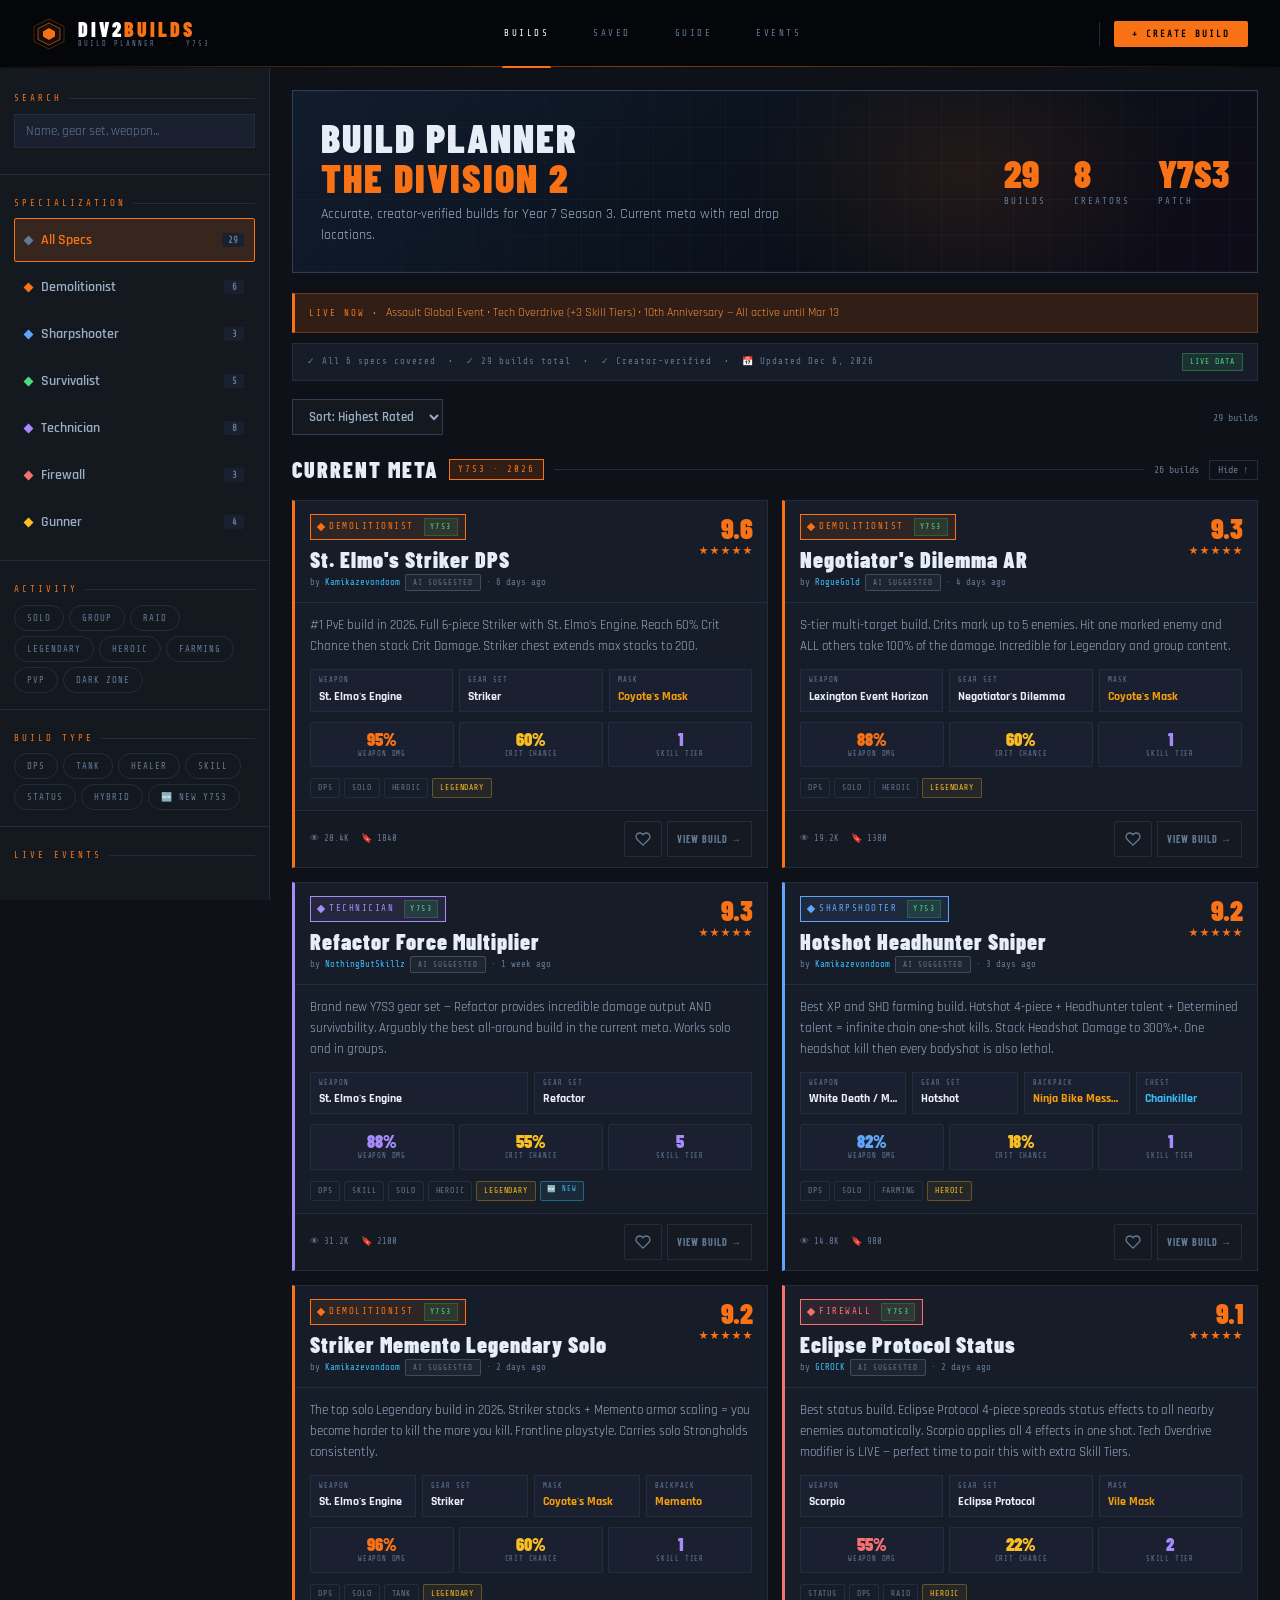
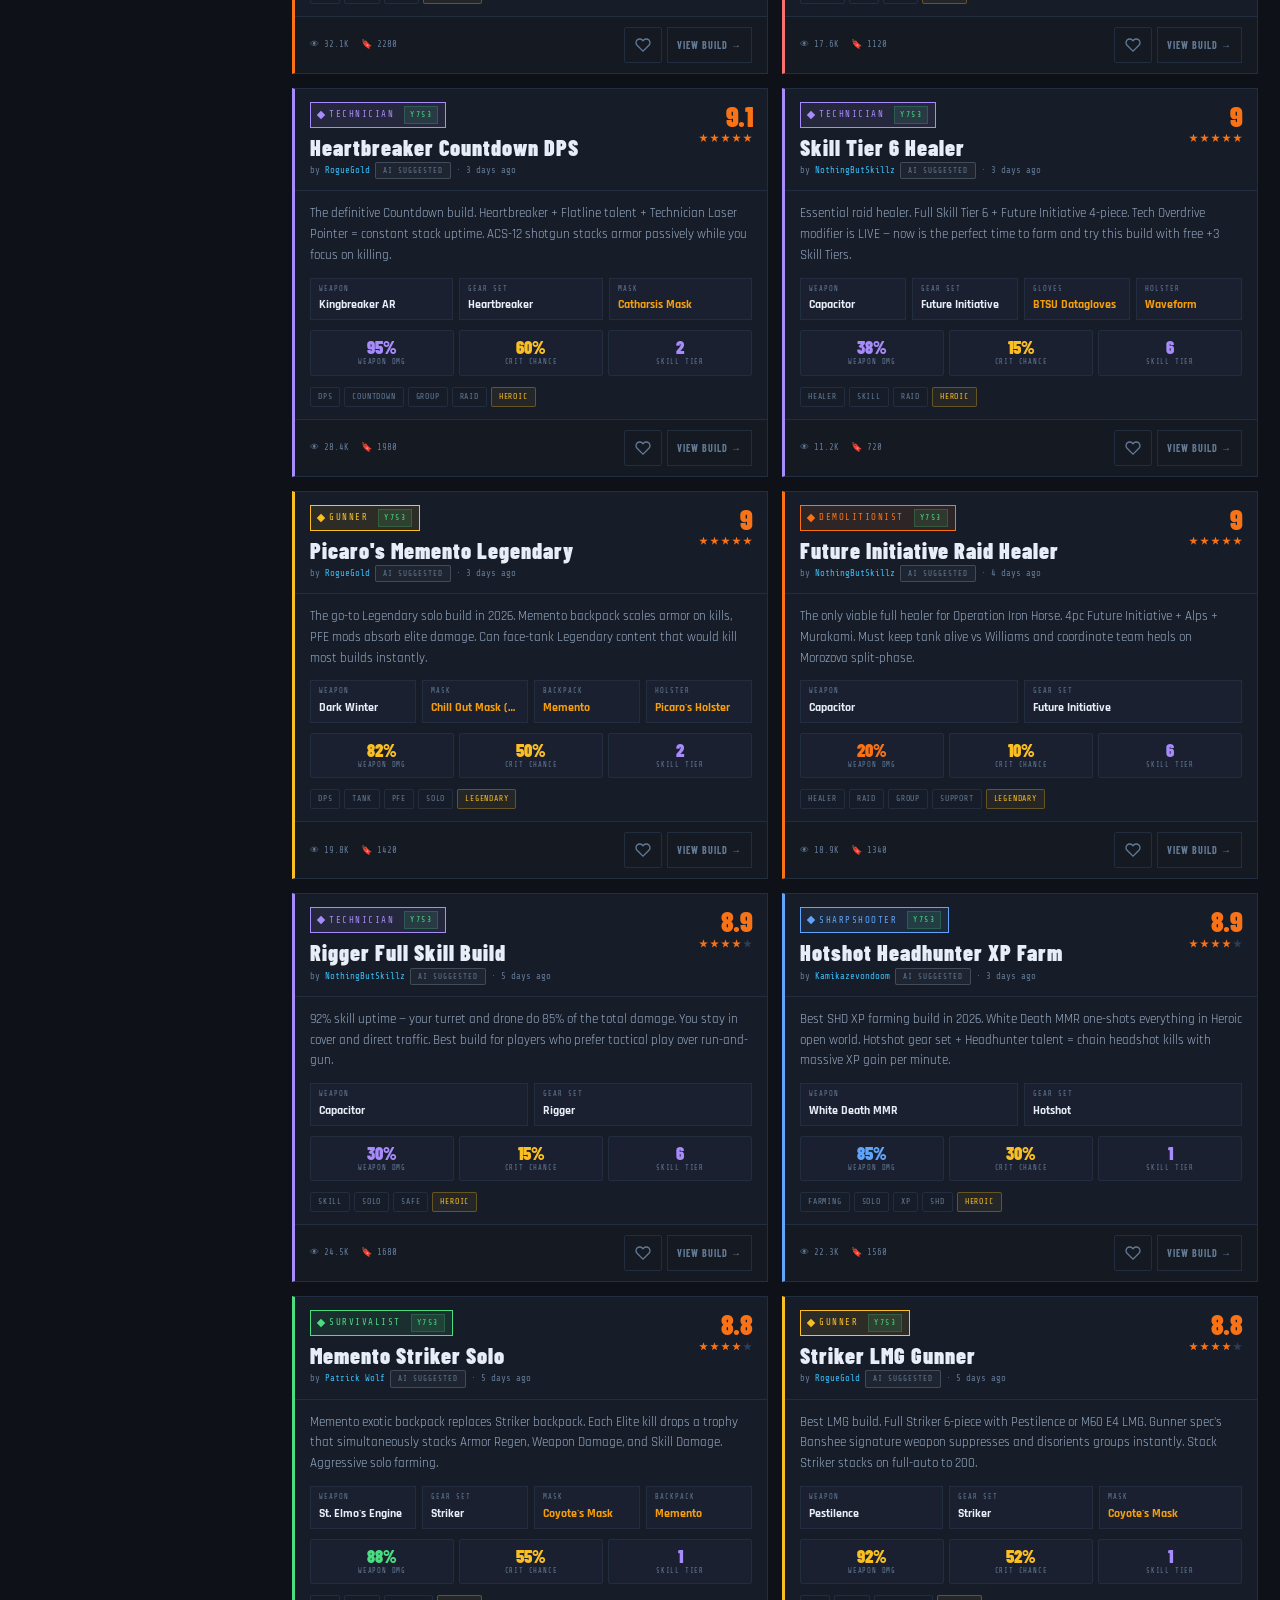
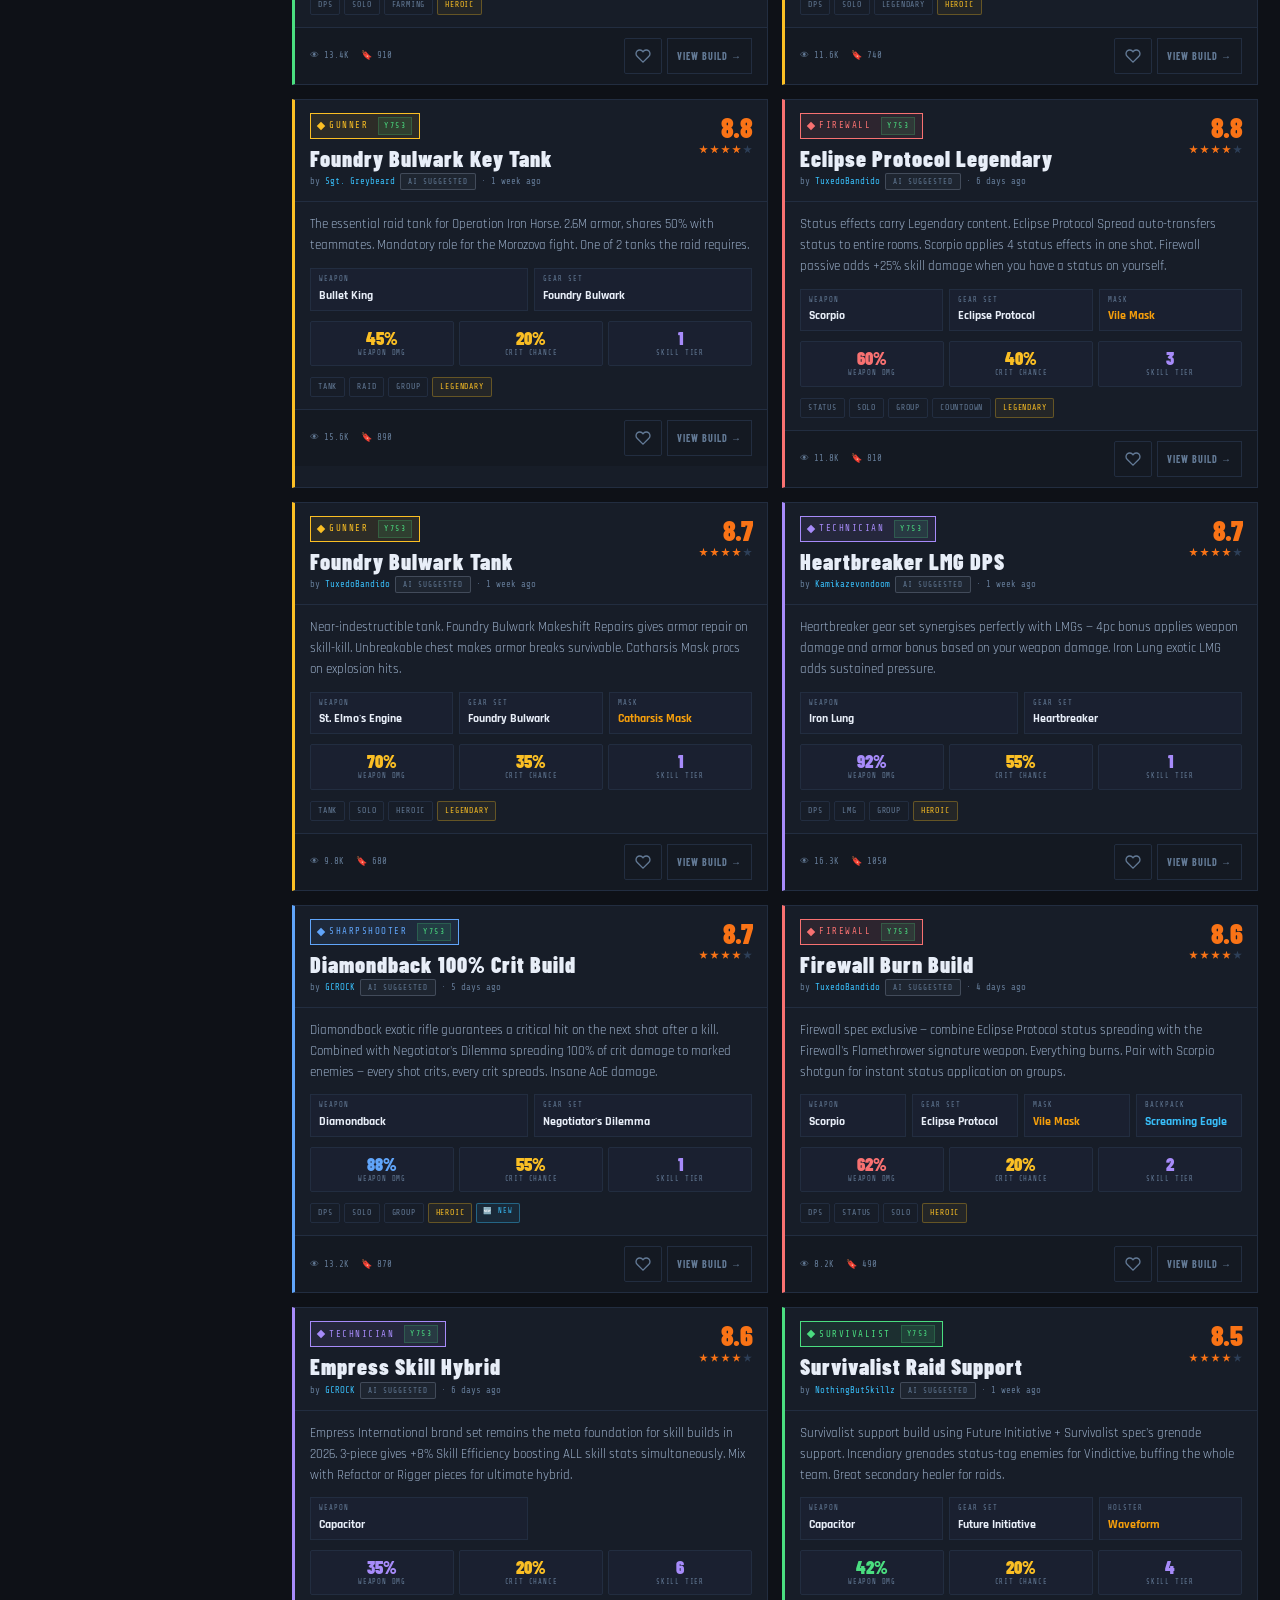
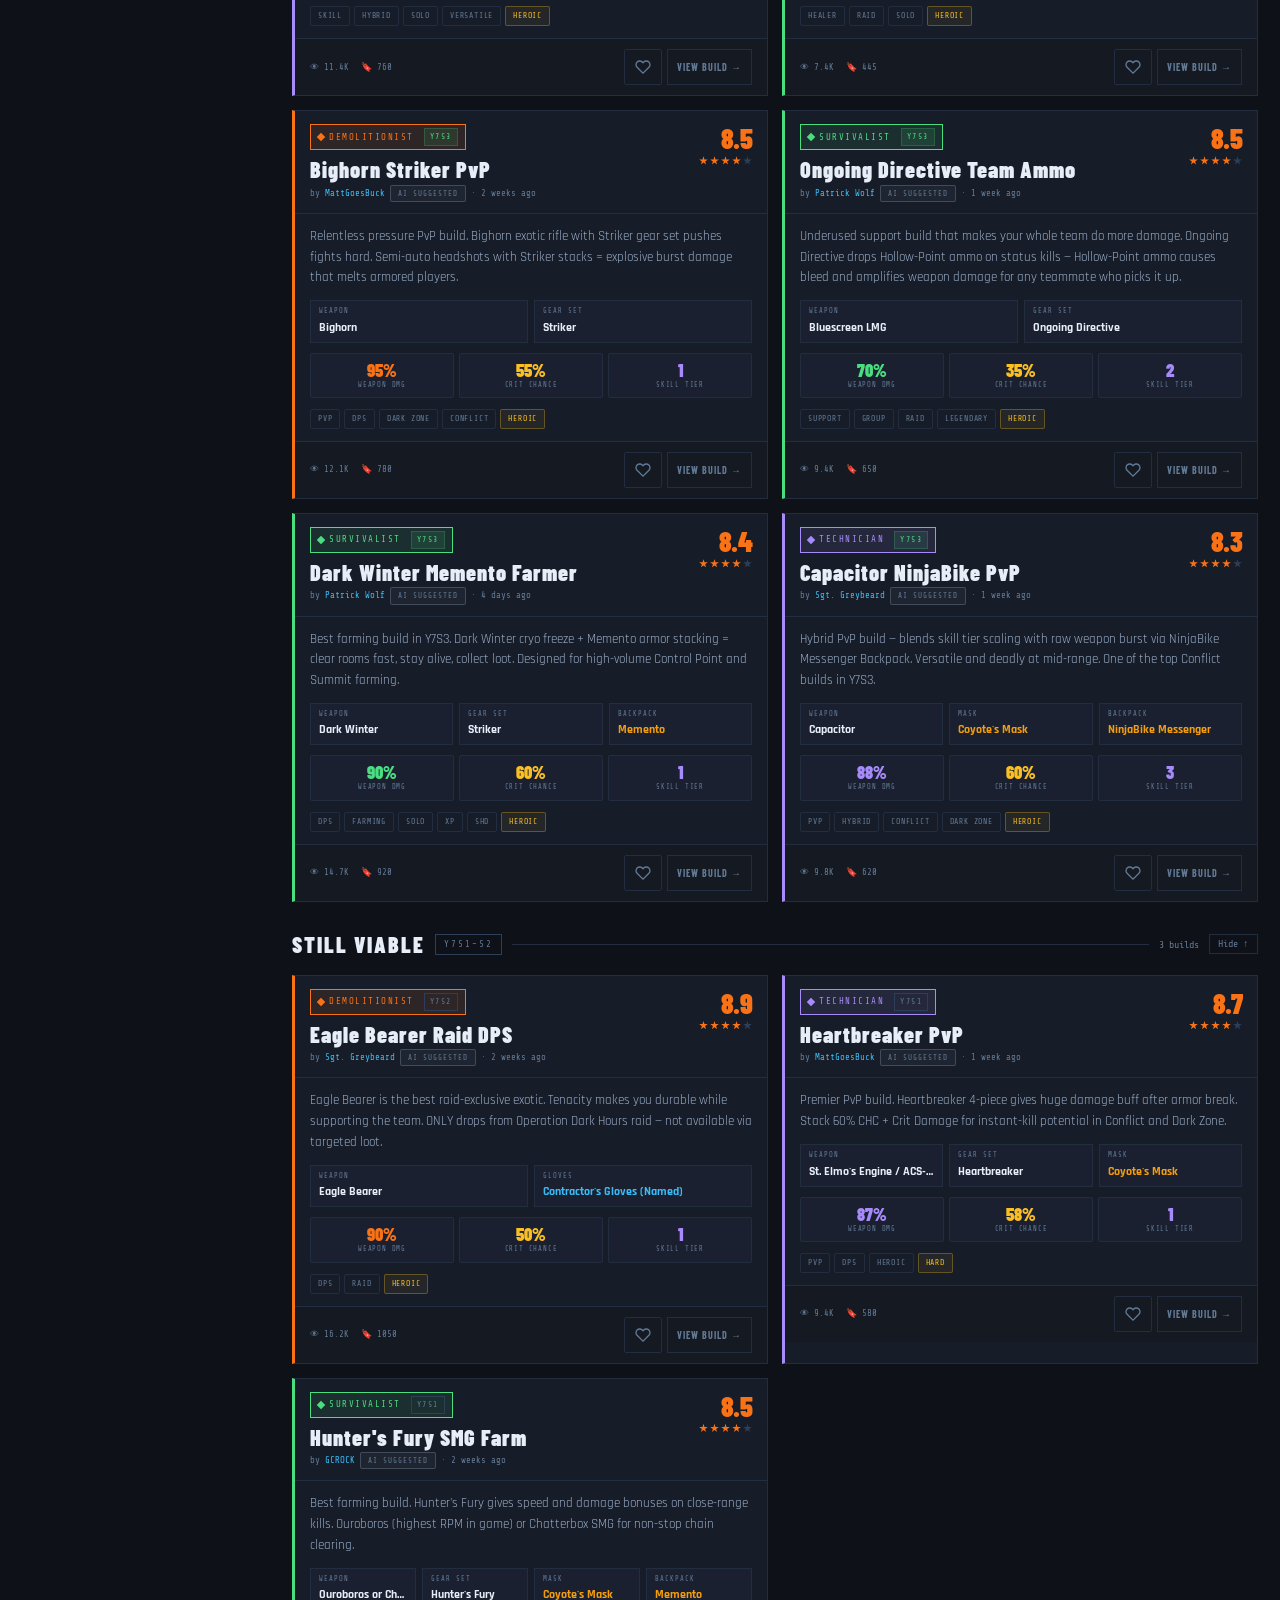
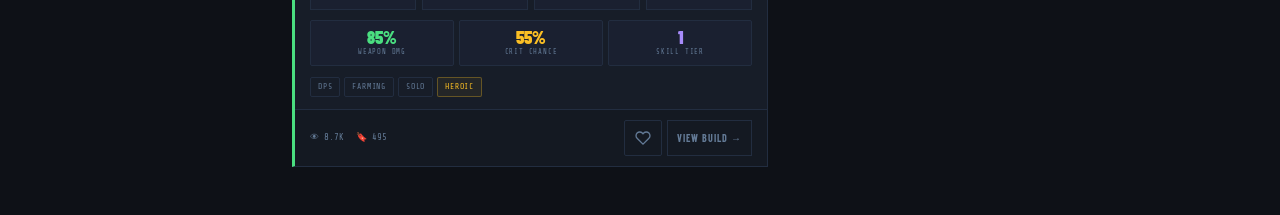
==== commit 3d198da7: "Add files via upload" ====
--- a/index.html
+++ b/index.html
@@ -579,7 +579,7 @@
     <li><a id="tab-builds" class="active" onclick="setTab('builds')">Builds</a></li>
     <li><a id="tab-saved" onclick="setTab('saved')">Saved</a></li>
     <li><a id="tab-guide" onclick="setTab('guide')">Guide</a></li>
-    <li><a id="tab-events" style="display:none" onclick="setTab('events')">Events</a></li>
+    <li><a id="tab-events" onclick="setTab('events')">Events</a></li>
     <li><a id="tab-creators" style="display:none" onclick="setTab('creators')">Creators</a></li>
   </ul>
   <div class="nav-actions">
@@ -624,7 +624,7 @@
       <svg viewBox="0 0 24 24" fill="none" stroke="currentColor" stroke-width="1.8"><path d="M19 21l-7-5-7 5V5a2 2 0 0 1 2-2h10a2 2 0 0 1 2 2z"/></svg>
       <span class="mob-nav-lbl">Saved</span>
     </button>
-    <button class="mob-nav-item" id="mob-events" onclick="setTab('events')" style="display:none">
+    <button class="mob-nav-item" id="mob-events" onclick="setTab('events')">
       <div class="mob-nav-pip"></div>
       <svg viewBox="0 0 24 24" fill="none" stroke="currentColor" stroke-width="1.8"><circle cx="12" cy="12" r="10"/><polyline points="12 6 12 12 16 14"/></svg>
       <span class="mob-nav-lbl">Events</span>
@@ -763,29 +763,56 @@
 <div class="notif" id="notif"></div>
 
 <script>
-var EVENTS=[
-  // ── PASSERADE (Y7S3 Mutiny — Jan-Mar 2026) ──
-  {name:"Assault Global Event",status:"off",time:"Jan 19 – Jan 26, 2026",desc:"Close-range damage multiplier up to 200%. Best for aggressive DPS builds like Striker and Heartbreaker.",bestBuilds:[1,22,25]},
-  {name:"Strike Global Event",status:"off",time:"Feb 3 – Feb 10, 2026",desc:"Kills trigger a delayed explosion. Stagger enemies with explosions. Best for Demolitionist and Survivalist.",bestBuilds:[1,2]},
-  {name:"Bloody Valentine — Reanimated",status:"off",time:"Feb 12 – Feb 26, 2026",desc:"Red-themed Reanimated event. Seasonal Modifiers AND Global Event active simultaneously. NPC Companion available. Exclusive Bloody Houndsman cosmetic.",bestBuilds:[3,27]},
-  {name:"Stretch Goals Season Pass Extension",status:"off",time:"Feb 17 – Apr 2, 2026",desc:"Tier 100+ bonus track. Free for all players. Earn extra rewards through gameplay only — no level skips.",bestBuilds:[]},
-  {name:"Climax Mission — Sheriff Shotgun",status:"off",time:"Feb 17 – Apr 2, 2026",desc:"Seasonal finale mission. Reward: Sheriff Exotic Super 90 Shotgun. Play it before Season ends Apr 2.",bestBuilds:[3,27]},
-  {name:"Ambush Global Event",status:"off",time:"Mar 3 – Mar 10, 2026",desc:"Damage multiplier up to 200% while stationary or in cover. Sniper and cover-heavy builds dominate.",bestBuilds:[10,26]},
-  {name:"5x XP Boost",status:"off",time:"Mar 3 – Mar 10, 2026",desc:"5x XP from all activities. Best time to level SHD Watch. Combine with Hotshot Headhunter farm.",bestBuilds:[29]},
-  {name:"10th Anniversary Event",status:"off",time:"Mar 3 – Apr 2, 2026",desc:"10-year celebration. Anniversary Event Pass, Realism Mode, exclusive cosmetics from Rainbow Six, Splinter Cell, Ghost Recon. Twitch Drops until Mar 10.",bestBuilds:[]},
-
-  // ── AKTIVA (vecka 14 mars 2026) ──
-  {name:"Redline Overdrive Modifier",status:"live",time:"Mar 14 – Mar 20, 2026",desc:"+50% Critical Damage, +25% Critical Hit Chance, +25% CHC cap (max 85%), +25% mag size, +25% reload speed. Best week to push Crit Damage builds.",bestBuilds:[1,2,22,25,26]},
-  {name:"Ambush Global Event (Return)",status:"live",time:"Mar 17 – Mar 24, 2026",desc:"Bonus damage while stationary or in cover — up to 200% multiplier. Sniper builds, turret skill builds, and cover-heavy DPS excel.",bestBuilds:[10,26,15]},
-
-  // ── KOMMANDE ──
-  {name:"Optimization Surge",status:"soon",time:"Mar 20 – Mar 24, 2026",desc:"2x Optimization materials from ALL sources. Best time in the season to min-max your builds. Stock up before Year 8.",bestBuilds:[]},
-  {name:"Assault Global Event (Return)",status:"soon",time:"Mar 24 – Mar 27, 2026",desc:"Close-range damage multiplier returns. Aggressive DPS builds shine.",bestBuilds:[1,22,25]},
-  {name:"Countdown Surge",status:"soon",time:"Mar 24 – Mar 27, 2026",desc:"2x Countdown Requisition currency on mission completion. Best time to buy Named items and Exotic Caches from the Countdown vendor.",bestBuilds:[]},
-  {name:"Expertise Surge",status:"soon",time:"Mar 27 – Apr 2, 2026",desc:"2x Expertise upgrade materials from all sources. Final push before Year 8 — max out Expertise on your best exotics.",bestBuilds:[]},
-  {name:"The Division Resurgence Mobile Launch",status:"soon",time:"Mar 31, 2026",desc:"Free-to-play mobile game launches worldwide. Play Resurgence to earn rewards in TD2 and vice versa.",bestBuilds:[]},
-  {name:"Year 8 Season 1 — Rise Up",status:"soon",time:"Apr 2, 2026",desc:"New season vs Black Tusk. New weapons, gear, builds. All current seasonal content ends. Complete Climax Mission and spend Stars/currency before this date.",bestBuilds:[]}
+// ── Hjälpfunktion: beräkna event-status automatiskt från datum ──
+function calcEventStatus(start, end){
+  var now = new Date();
+  var s = new Date(start);
+  var e = end ? new Date(end) : new Date(start);
+  // Lägg till en dag på slutdatum (inkluderande)
+  e.setDate(e.getDate() + 1);
+  if(now >= s && now < e) return 'live';
+  if(now < s){
+    // Visa som "soon" om det startar inom 14 dagar
+    var diff = (s - now) / (1000*60*60*24);
+    if(diff <= 14) return 'soon';
+    return 'off';
+  }
+  return 'off';
+}
+
+// Datum-format: 'YYYY-MM-DD'
+var EVENTS_RAW=[
+  {name:"Assault Global Event",          start:"2026-01-19",end:"2026-01-26",desc:"Close-range damage multiplier up to 200%. Best for aggressive DPS builds like Striker and Heartbreaker.",bestBuilds:[1,22,25]},
+  {name:"Strike Global Event",           start:"2026-02-03",end:"2026-02-10",desc:"Kills trigger a delayed explosion. Stagger enemies with explosions. Best for Demolitionist and Survivalist.",bestBuilds:[1,2]},
+  {name:"Bloody Valentine — Reanimated", start:"2026-02-12",end:"2026-02-26",desc:"Red-themed Reanimated event. Seasonal Modifiers AND Global Event active simultaneously. NPC Companion available.",bestBuilds:[3,27]},
+  {name:"Stretch Goals Season Pass",     start:"2026-02-17",end:"2026-04-02",desc:"Tier 100+ bonus track. Free for all players. Earn extra rewards through gameplay only — no level skips.",bestBuilds:[]},
+  {name:"Climax Mission — Sheriff Shotgun",start:"2026-02-17",end:"2026-04-02",desc:"Seasonal finale mission. Reward: Sheriff Exotic Super 90 Shotgun. Play it before Season ends Apr 2.",bestBuilds:[3,27]},
+  {name:"Ambush Global Event",           start:"2026-03-03",end:"2026-03-10",desc:"Damage multiplier up to 200% while stationary or in cover. Sniper and cover-heavy builds dominate.",bestBuilds:[10,26]},
+  {name:"5x XP Boost",                   start:"2026-03-03",end:"2026-03-10",desc:"5x XP from all activities. Best time to level SHD Watch. Combine with Hotshot Headhunter farm.",bestBuilds:[29]},
+  {name:"10th Anniversary Event",        start:"2026-03-03",end:"2026-04-02",desc:"10-year celebration. Anniversary Event Pass, Realism Mode, exclusive cosmetics. Twitch Drops until Mar 10.",bestBuilds:[]},
+  {name:"Redline Overdrive Modifier",    start:"2026-03-14",end:"2026-03-20",desc:"+50% Critical Damage, +25% Critical Hit Chance, +25% CHC cap (max 85%), +25% mag size, +25% reload speed.",bestBuilds:[1,2,22,25,26]},
+  {name:"Ambush Global Event (Return)",  start:"2026-03-17",end:"2026-03-24",desc:"Bonus damage while stationary or in cover — up to 200% multiplier. Sniper, turret and cover-heavy DPS excel.",bestBuilds:[10,26,15]},
+  {name:"Optimization Surge",            start:"2026-03-20",end:"2026-03-24",desc:"2x Optimization materials from ALL sources. Best time in the season to min-max your builds.",bestBuilds:[]},
+  {name:"Assault + Countdown Surge",     start:"2026-03-24",end:"2026-03-27",desc:"Close-range damage multiplier + 2x Countdown Requisition currency. Aggressive DPS builds shine.",bestBuilds:[1,22,25]},
+  {name:"Expertise Surge",               start:"2026-03-27",end:"2026-04-02",desc:"2x Expertise upgrade materials from all sources. Final push before Year 8 — max out Expertise on your best exotics.",bestBuilds:[]},
+  {name:"The Division Resurgence Launch",start:"2026-03-31",end:"2026-03-31",desc:"Free-to-play mobile game launches worldwide. Play Resurgence to earn rewards in TD2 and vice versa.",bestBuilds:[]},
+  {name:"Year 8 Season 1 — Rise Up",     start:"2026-04-02",end:"2026-06-30",desc:"New season vs Black Tusk. New weapons, gear, builds. All Y7S3 seasonal content ends — spend Stars and currency before this date.",bestBuilds:[]}
 ];
+
+// Bygg EVENTS-arrayen med auto-beräknad status + formaterat time-fält
+var EVENTS = EVENTS_RAW.map(function(e){
+  var status = calcEventStatus(e.start, e.end);
+  // Formatera datum för visning
+  var fmt = function(d){
+    var months=['Jan','Feb','Mar','Apr','May','Jun','Jul','Aug','Sep','Oct','Nov','Dec'];
+    var dt = new Date(d);
+    return months[dt.getMonth()]+' '+dt.getDate();
+  };
+  var time = e.start === e.end
+    ? fmt(e.start)+', '+new Date(e.start).getFullYear()
+    : fmt(e.start)+' – '+fmt(e.end)+', '+new Date(e.end).getFullYear();
+  return {name:e.name, status:status, time:time, desc:e.desc, bestBuilds:e.bestBuilds};
+});
 
 var CREATORS=[
   {name:"Kamikazevondoom",handle:"@Kamikazevondoom",platform:"YouTube",focus:"Builds & Meta Guides",av:"K"},
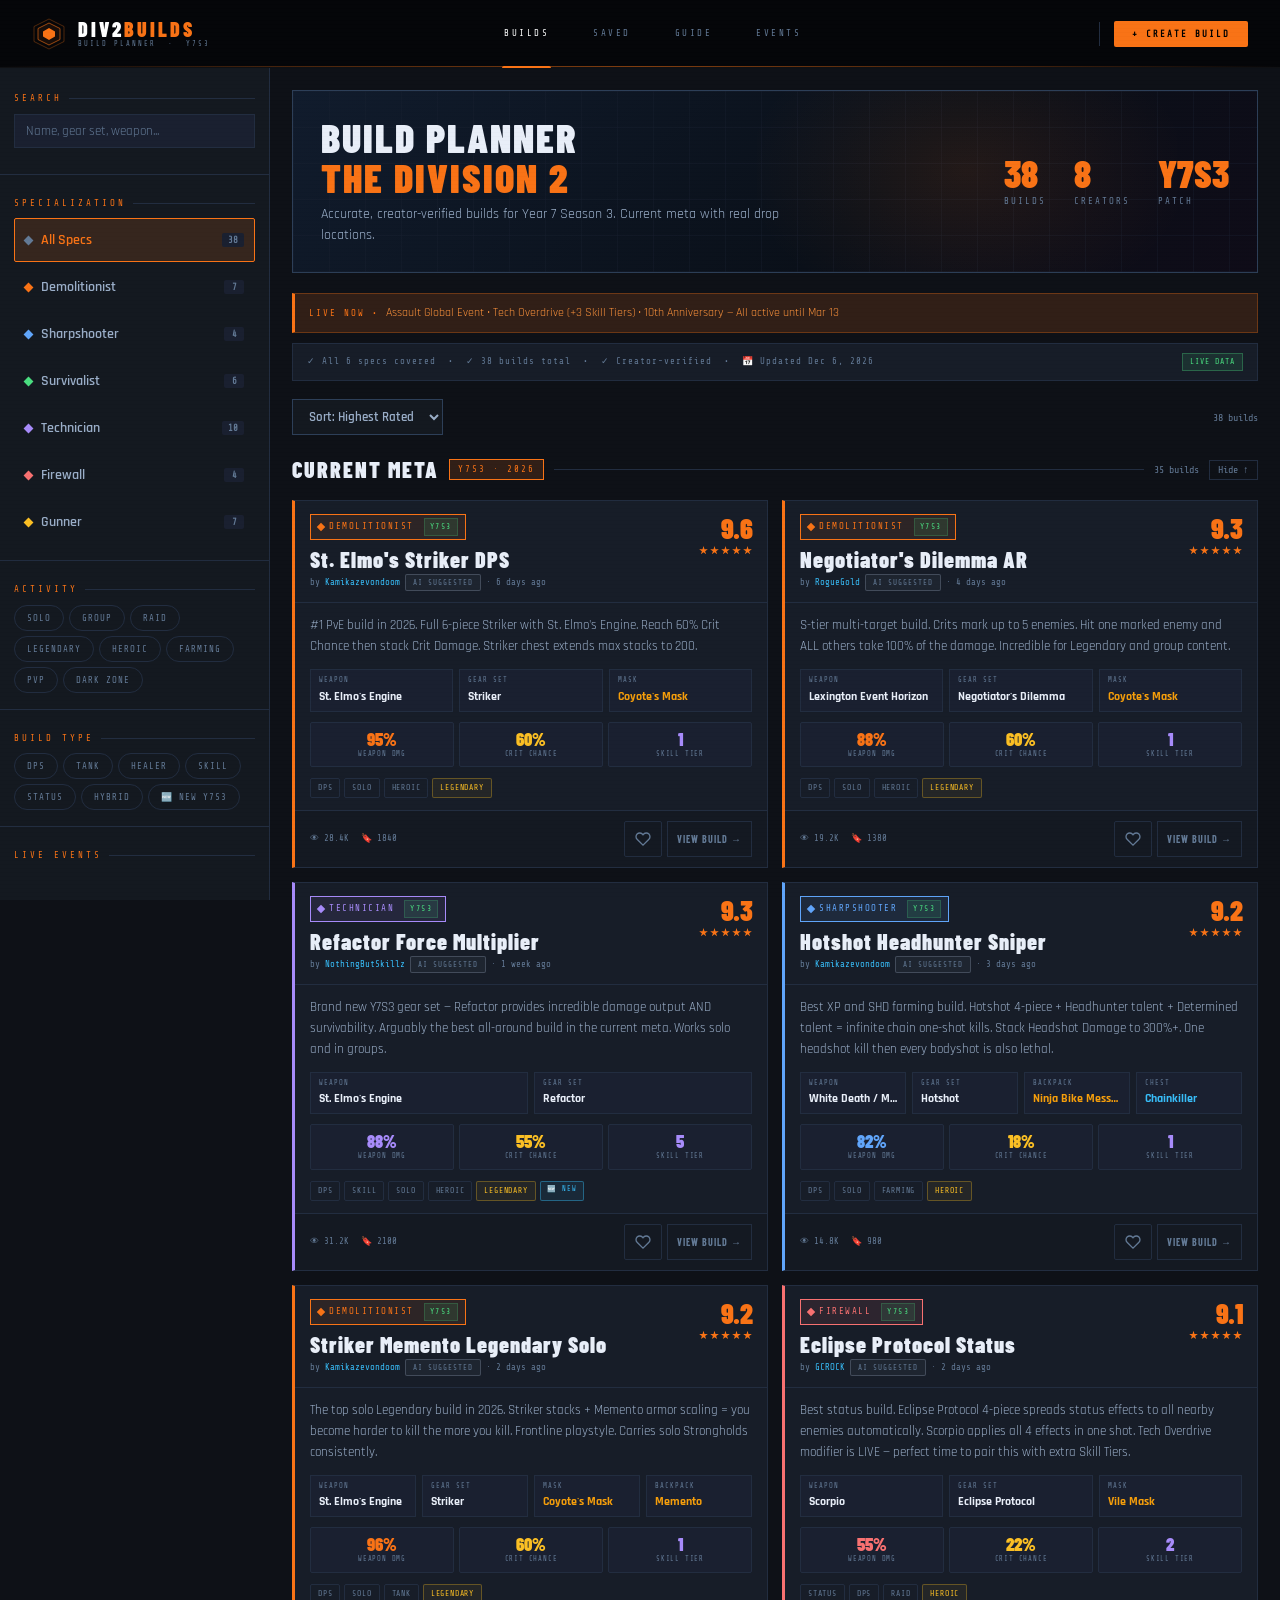
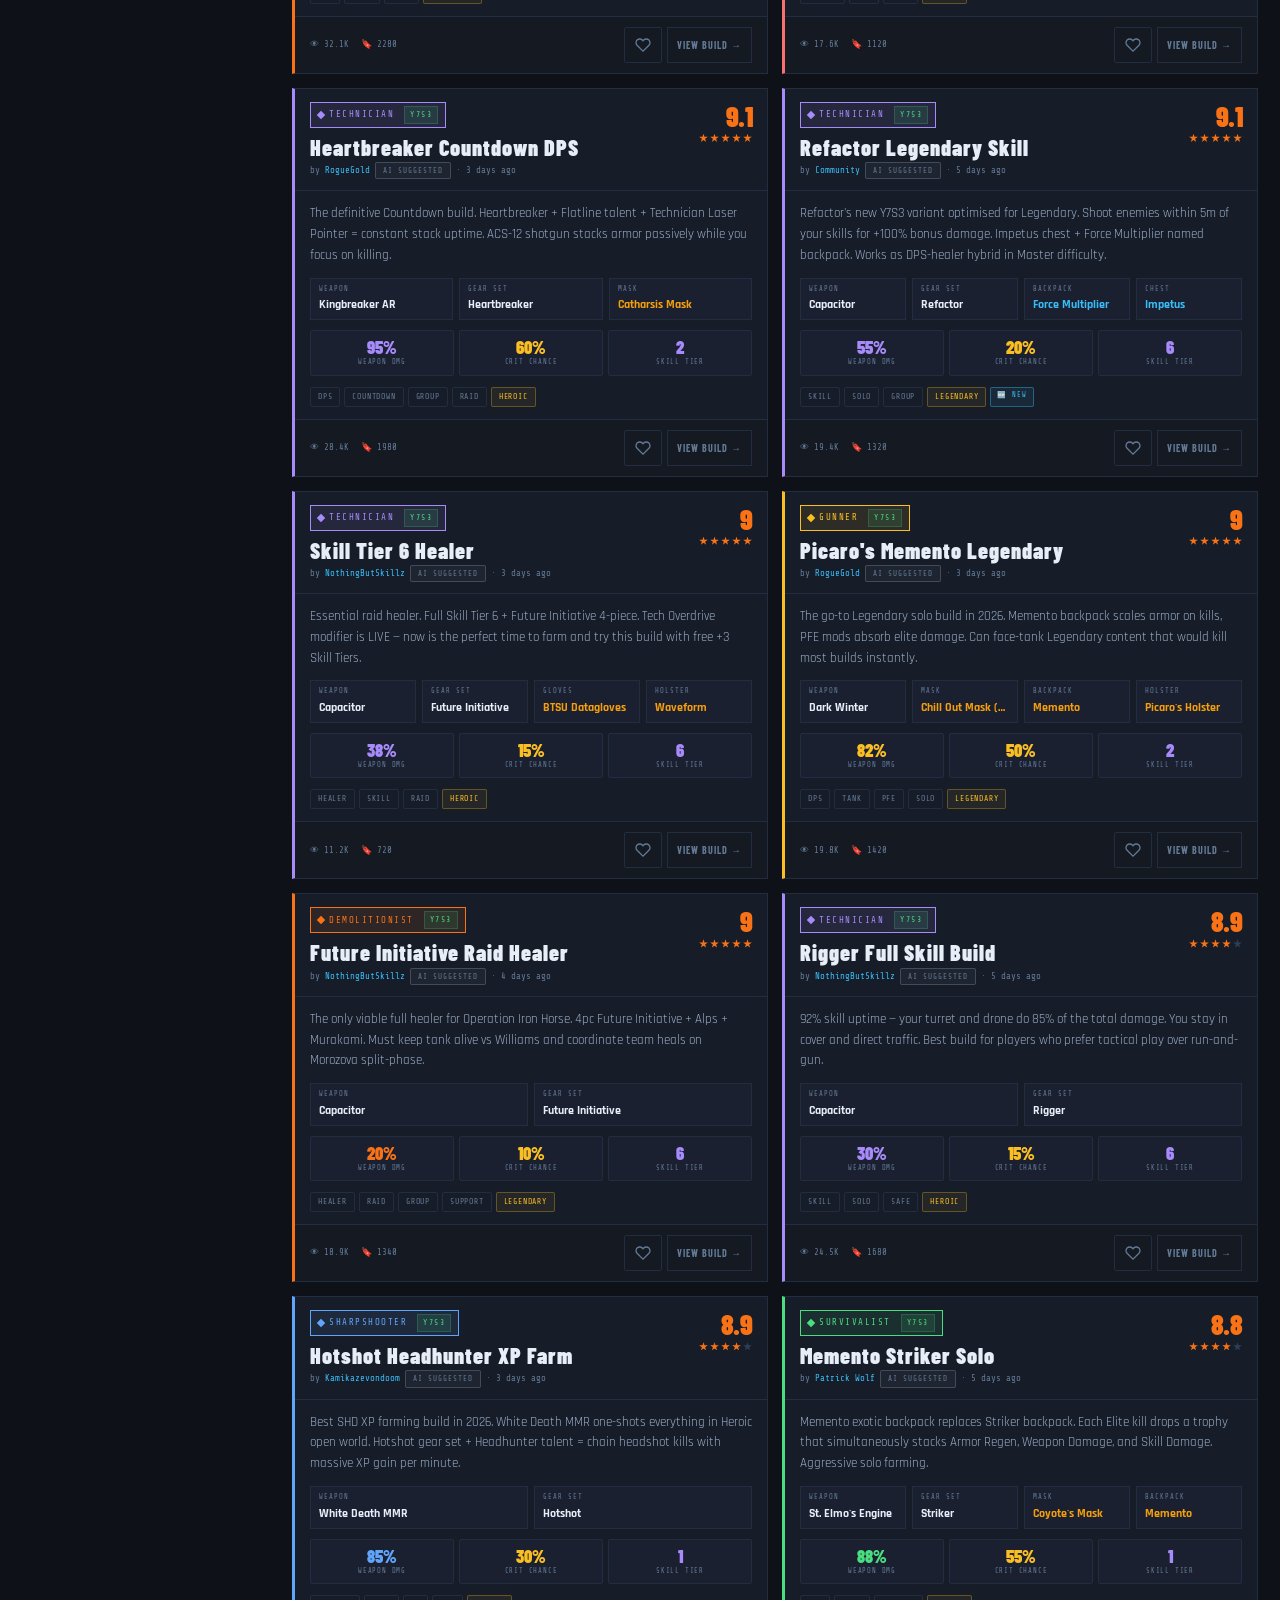
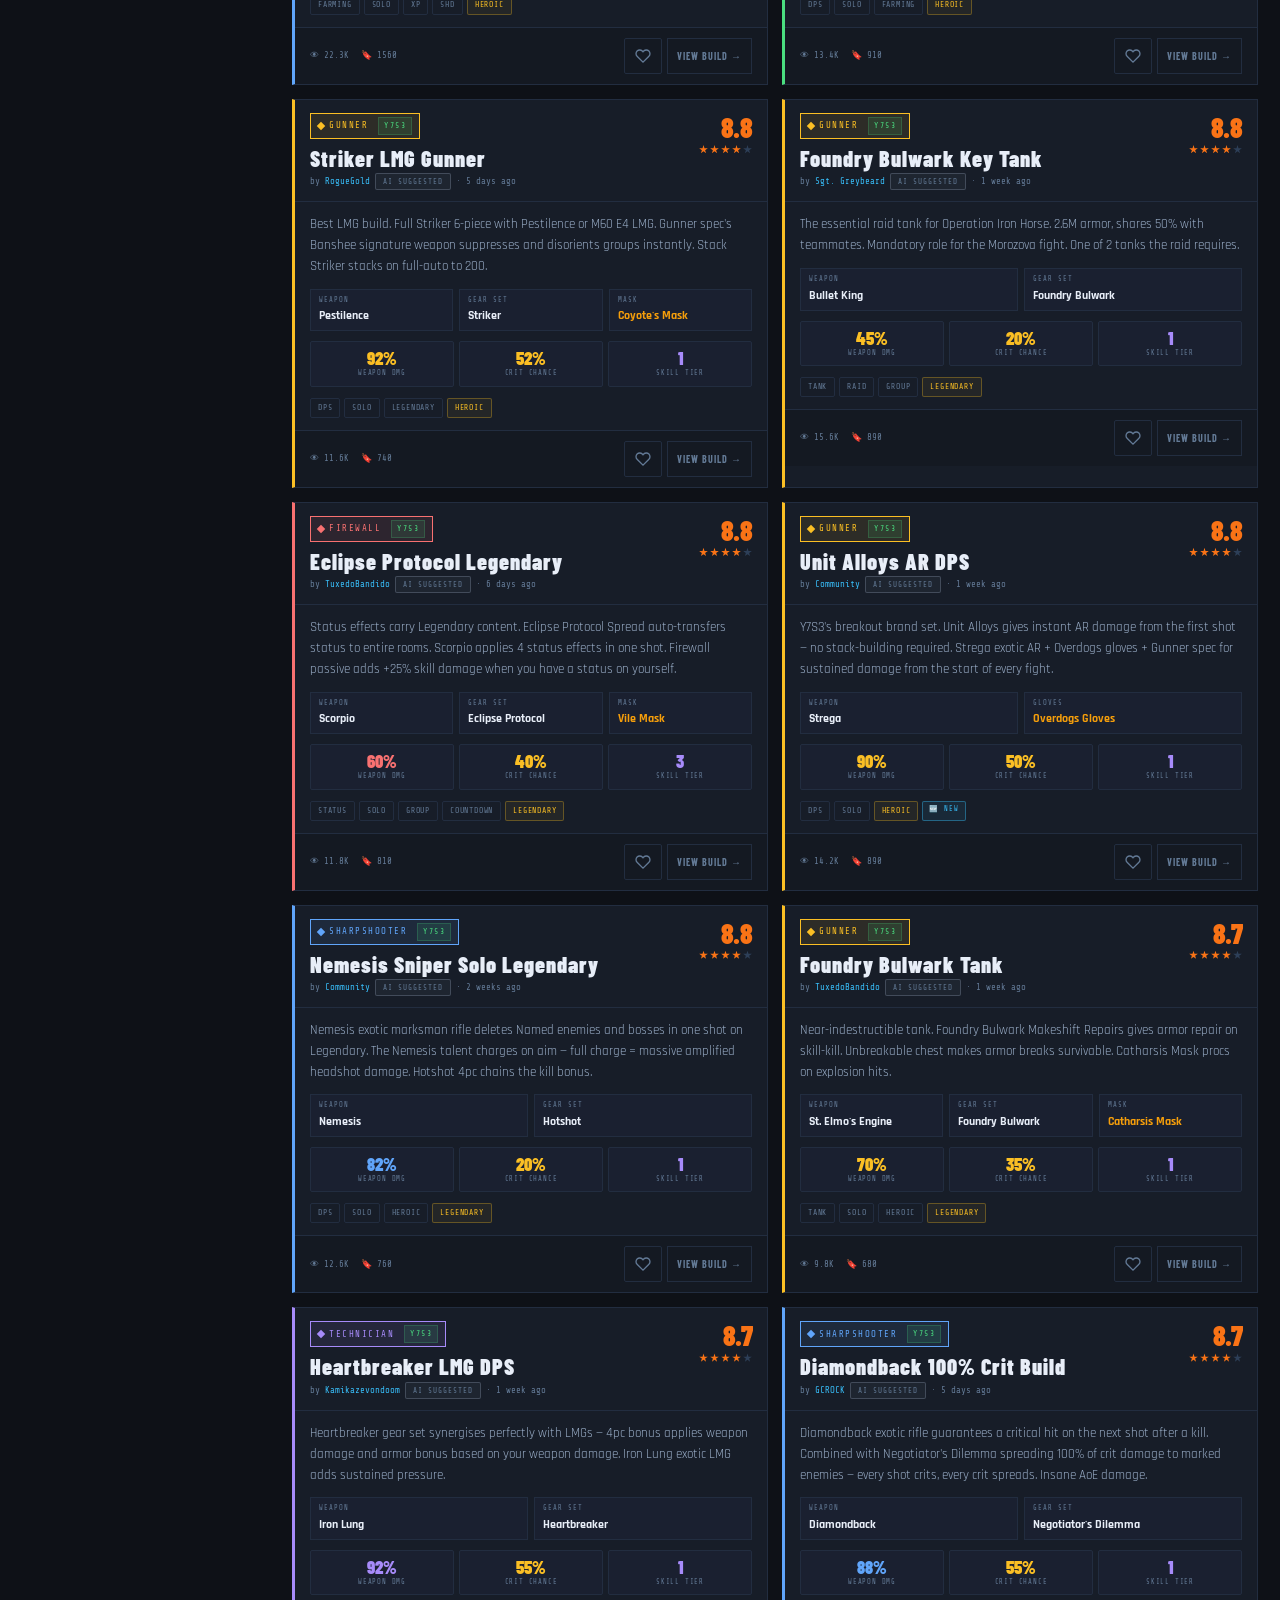
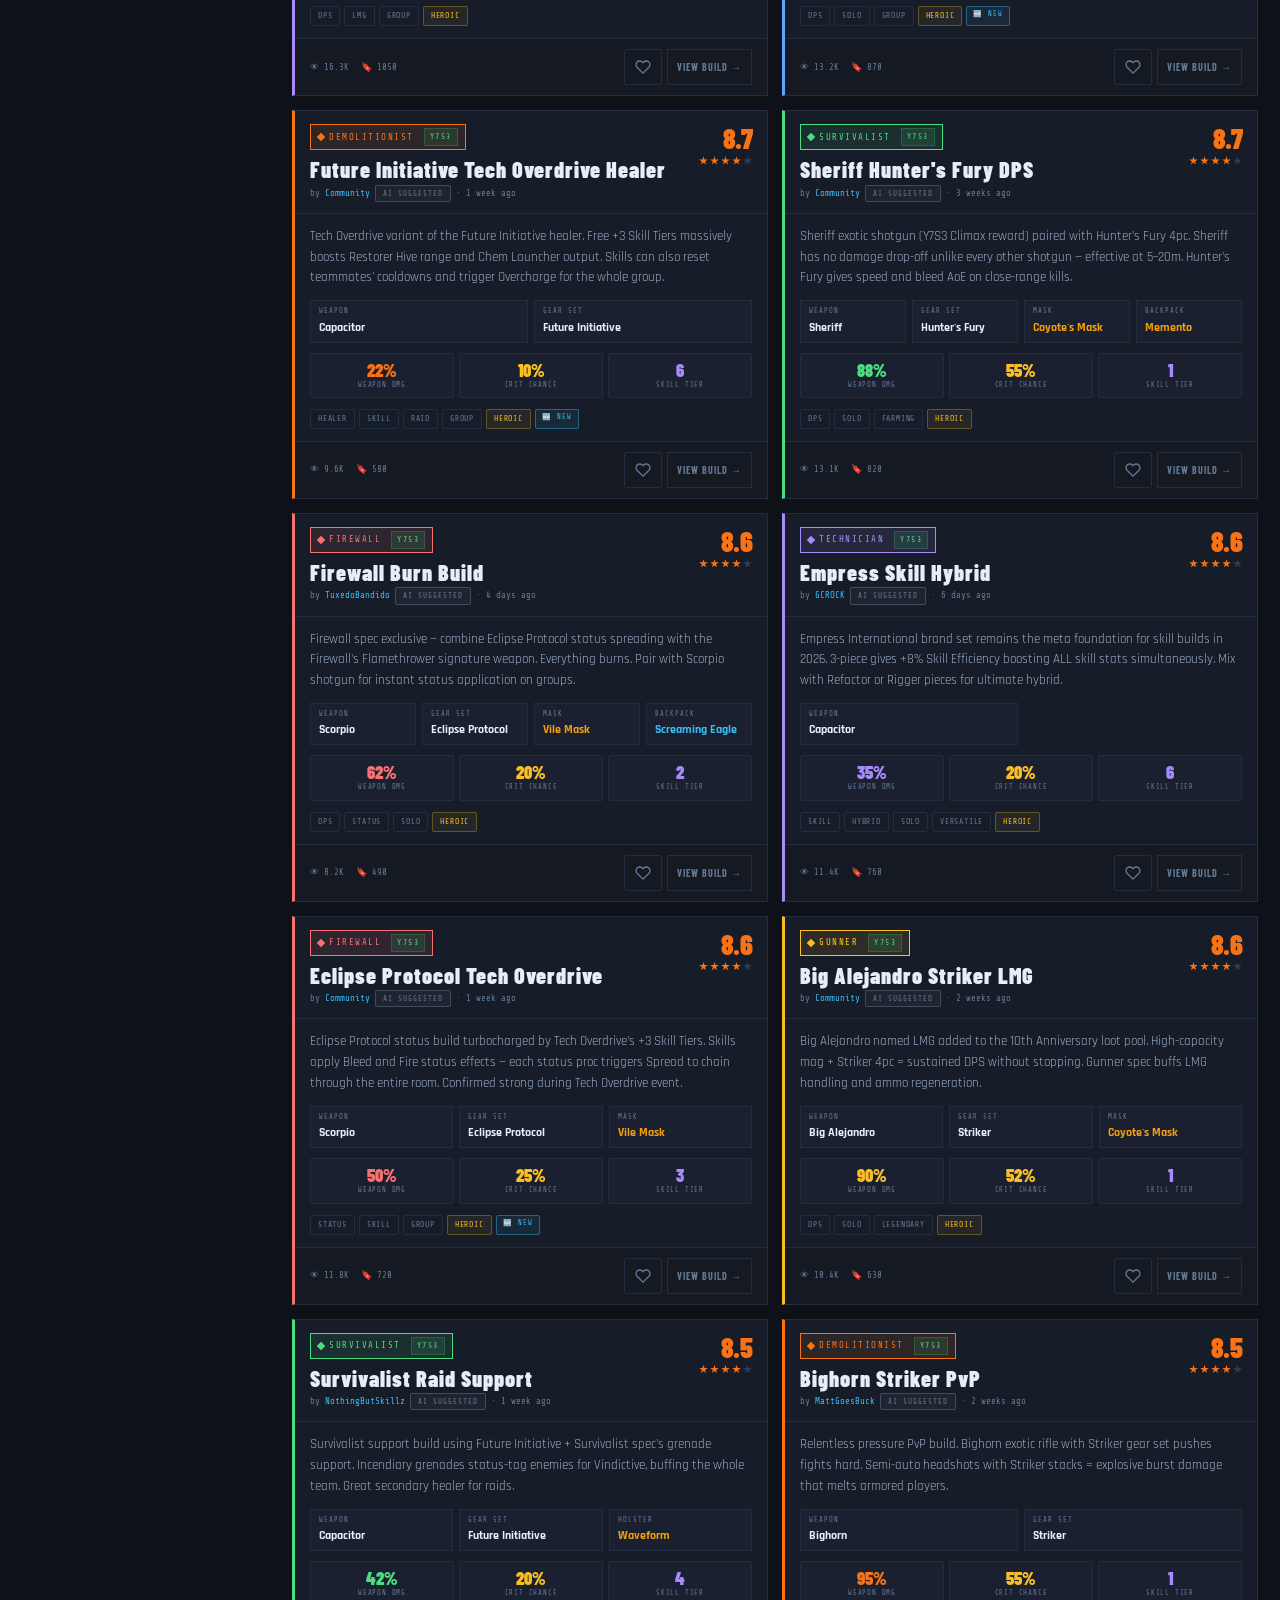
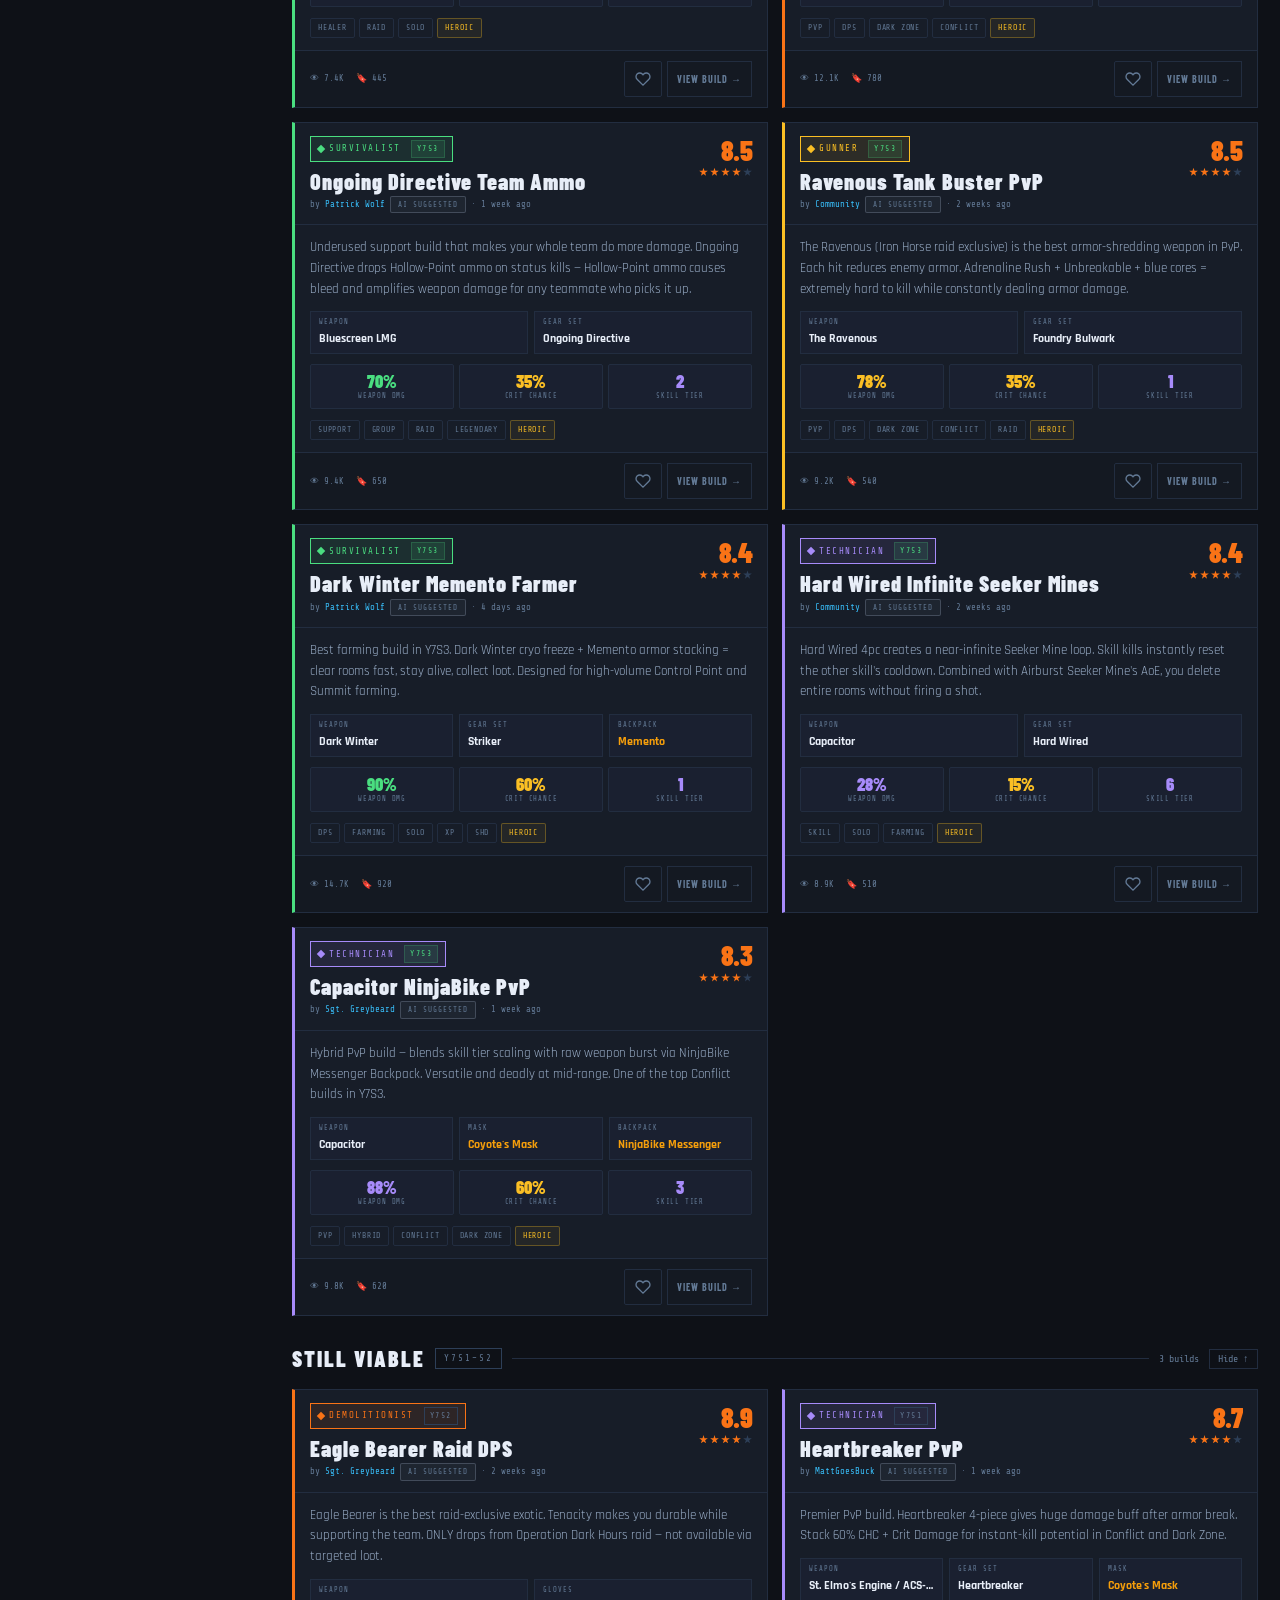
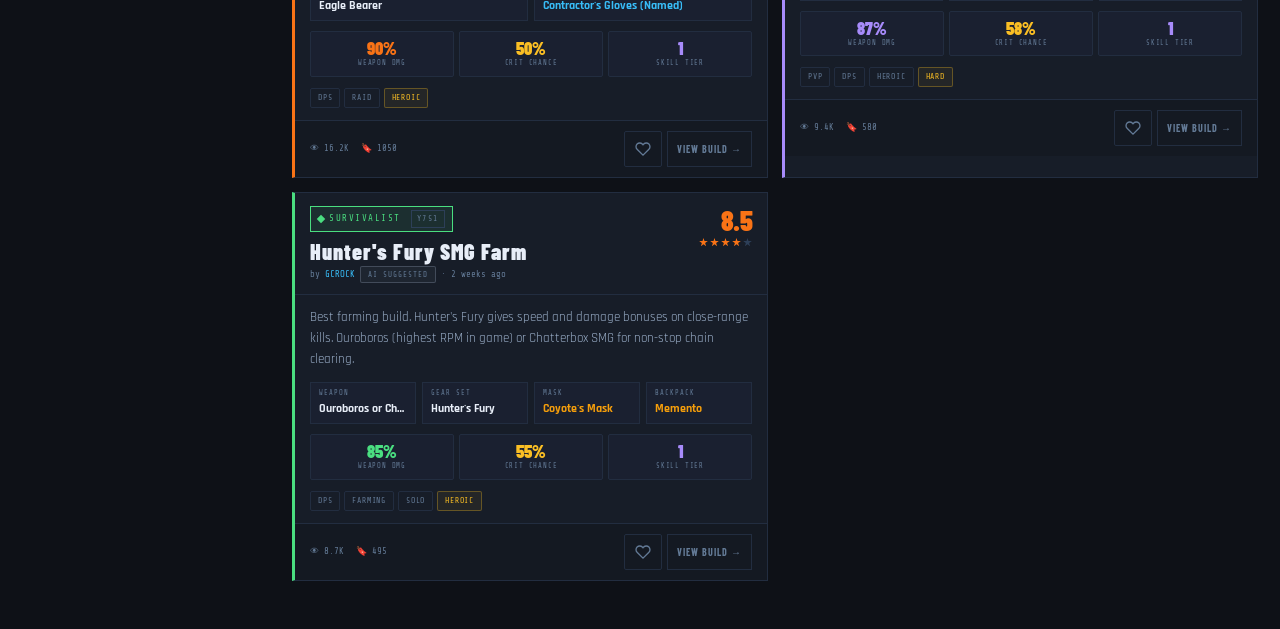
==== commit f191b2f2: "Add files via upload" ====
--- a/index.html
+++ b/index.html
@@ -782,21 +782,26 @@
 
 // Datum-format: 'YYYY-MM-DD'
 var EVENTS_RAW=[
+  // ── Y7S3 PASSERADE ──
   {name:"Assault Global Event",          start:"2026-01-19",end:"2026-01-26",desc:"Close-range damage multiplier up to 200%. Best for aggressive DPS builds like Striker and Heartbreaker.",bestBuilds:[1,22,25]},
   {name:"Strike Global Event",           start:"2026-02-03",end:"2026-02-10",desc:"Kills trigger a delayed explosion. Stagger enemies with explosions. Best for Demolitionist and Survivalist.",bestBuilds:[1,2]},
-  {name:"Bloody Valentine — Reanimated", start:"2026-02-12",end:"2026-02-26",desc:"Red-themed Reanimated event. Seasonal Modifiers AND Global Event active simultaneously. NPC Companion available.",bestBuilds:[3,27]},
-  {name:"Stretch Goals Season Pass",     start:"2026-02-17",end:"2026-04-02",desc:"Tier 100+ bonus track. Free for all players. Earn extra rewards through gameplay only — no level skips.",bestBuilds:[]},
-  {name:"Climax Mission — Sheriff Shotgun",start:"2026-02-17",end:"2026-04-02",desc:"Seasonal finale mission. Reward: Sheriff Exotic Super 90 Shotgun. Play it before Season ends Apr 2.",bestBuilds:[3,27]},
+  {name:"Bloody Valentine — Reanimated", start:"2026-02-12",end:"2026-02-26",desc:"Red-themed Reanimated global event. Seasonal Modifiers AND Global Event active simultaneously. NPC Companion available. Exclusive Bloody Houndsman cosmetic.",bestBuilds:[3,27]},
+  {name:"Optimization Surge (Feb)",      start:"2026-02-20",end:"2026-02-24",desc:"2x Optimization Materials from all sources. Perfect time to min-max existing builds.",bestBuilds:[]},
+  {name:"Stretch Goals Season Pass",     start:"2026-02-17",end:"2026-04-02",desc:"Tier 100+ bonus track. Free for all players. Earn Mutiny Caches and Prestige Mutiny Caches with improved exotic drop rates.",bestBuilds:[]},
+  {name:"Climax Mission — Sheriff Exotic",start:"2026-02-17",end:"2026-04-02",desc:"Seasonal finale mission (United Ironworks). Reward: Sheriff Exotic Super 90 Shotgun — guaranteed drop on first Master clear. First shotgun in game with no damage drop-off.",bestBuilds:[3,27]},
   {name:"Ambush Global Event",           start:"2026-03-03",end:"2026-03-10",desc:"Damage multiplier up to 200% while stationary or in cover. Sniper and cover-heavy builds dominate.",bestBuilds:[10,26]},
   {name:"5x XP Boost",                   start:"2026-03-03",end:"2026-03-10",desc:"5x XP from all activities. Best time to level SHD Watch. Combine with Hotshot Headhunter farm.",bestBuilds:[29]},
-  {name:"10th Anniversary Event",        start:"2026-03-03",end:"2026-04-02",desc:"10-year celebration. Anniversary Event Pass, Realism Mode, exclusive cosmetics. Twitch Drops until Mar 10.",bestBuilds:[]},
-  {name:"Redline Overdrive Modifier",    start:"2026-03-14",end:"2026-03-20",desc:"+50% Critical Damage, +25% Critical Hit Chance, +25% CHC cap (max 85%), +25% mag size, +25% reload speed.",bestBuilds:[1,2,22,25,26]},
+  {name:"10th Anniversary Event",        start:"2026-03-03",end:"2026-04-02",desc:"10-year celebration. Anniversary Event Pass, Realism Mode (WONY free for all), cross-Clancy cosmetics. Big Alejandro LMG, Harrier Pride backpack, Gear Shift LMG and Impetus chest added to loot pool.",bestBuilds:[]},
+  {name:"Redline Overdrive Modifier",    start:"2026-03-14",end:"2026-03-20",desc:"+50% Critical Damage, +25% Critical Hit Chance, +25% CHC cap (max 85%), +25% mag size, +25% reload speed. Best week to push Crit builds.",bestBuilds:[1,2,22,25,26]},
   {name:"Ambush Global Event (Return)",  start:"2026-03-17",end:"2026-03-24",desc:"Bonus damage while stationary or in cover — up to 200% multiplier. Sniper, turret and cover-heavy DPS excel.",bestBuilds:[10,26,15]},
-  {name:"Optimization Surge",            start:"2026-03-20",end:"2026-03-24",desc:"2x Optimization materials from ALL sources. Best time in the season to min-max your builds.",bestBuilds:[]},
-  {name:"Assault + Countdown Surge",     start:"2026-03-24",end:"2026-03-27",desc:"Close-range damage multiplier + 2x Countdown Requisition currency. Aggressive DPS builds shine.",bestBuilds:[1,22,25]},
-  {name:"Expertise Surge",               start:"2026-03-27",end:"2026-04-02",desc:"2x Expertise upgrade materials from all sources. Final push before Year 8 — max out Expertise on your best exotics.",bestBuilds:[]},
-  {name:"The Division Resurgence Launch",start:"2026-03-31",end:"2026-03-31",desc:"Free-to-play mobile game launches worldwide. Play Resurgence to earn rewards in TD2 and vice versa.",bestBuilds:[]},
-  {name:"Year 8 Season 1 — Rise Up",     start:"2026-04-02",end:"2026-06-30",desc:"New season vs Black Tusk. New weapons, gear, builds. All Y7S3 seasonal content ends — spend Stars and currency before this date.",bestBuilds:[]}
+  {name:"Optimization Surge (Mar)",      start:"2026-03-20",end:"2026-03-24",desc:"2x Optimization materials from ALL sources. Final push before Year 8 — min-max your best builds before the season ends.",bestBuilds:[]},
+  {name:"Assault + Countdown Surge",     start:"2026-03-24",end:"2026-03-27",desc:"Close-range damage multiplier returns + 2x Countdown Requisition currency. Best week to buy Named items and Exotic Caches from vendor.",bestBuilds:[1,22,25]},
+  {name:"Expertise Surge",               start:"2026-03-27",end:"2026-04-02",desc:"2x Expertise upgrade materials from all sources. Final push — max out Expertise on your best exotics before Rise Up resets the meta.",bestBuilds:[]},
+  {name:"The Division Resurgence Launch",start:"2026-03-31",end:"2026-03-31",desc:"Free-to-play mobile game launches worldwide on iOS and Android. Canon story, co-op, Dark Zone, and Specializations. Rewards link between Resurgence and TD2.",bestBuilds:[]},
+  // ── Y8S1 RISE UP ──
+  {name:"Year 8 Season 1 — Rise Up",     start:"2026-04-02",end:"2026-06-29",desc:"New season vs Black Tusk. New features: Escalation (10-tier difficulty mode), Recombinant global modifier with 3 stackable modules, Royal Works brand set (15% Crit Damage at 3pc), BTSU Firmware currency. New weapons, gear sets, and exotics added. PTS live March 20.",bestBuilds:[]},
+  {name:"Escalation Mode Launch",        start:"2026-04-02",end:"2026-06-29",desc:"New permanent endgame activity — 10 tiers of difficulty starting at Heroic (Tier 0). Rotating missions every few days. Special currency unlocks higher tiers. Exclusive rewards.",bestBuilds:[]},
+  {name:"Recombinant Global Modifier",   start:"2026-04-02",end:"2026-06-29",desc:"Y8S1 seasonal modifier — 3 modules with stackable bonuses, modified by Passive Modifiers. Unlock passives via new BTSU Firmware currency (replaces Journey missions).",bestBuilds:[]},
 ];
 
 // Bygg EVENTS-arrayen med auto-beräknad status + formaterat time-fält
@@ -1707,6 +1712,278 @@
     {name:"Sharpshooter Spotter Signature",desc:"Pulses nearby enemies and marks them — instant headshot confirmation on all marked targets in the radius"}
   ],
   stats:{weaponDmg:85,armor:50,skillTier:1,critChance:30,critDmg:80,armorRegen:25}}
+
+  // ── UNIT ALLOYS AR DPS (Y7S3 NEW BRAND SET) ──────────────────
+  // Source: Sportskeeda / Newsminimalist — confirmed Y7S3 meta
+  ,{id:30,season:"current",patch:"Y7S3",name:"Unit Alloys AR DPS",spec:"gunner",specLabel:"Gunner",author:"Community",creatorVerified:false,sourceType:'ai-suggested',rating:8.8,stars:4,views:14200,saves:890,tags:["DPS","Solo","Heroic","New"],difficulty:"Heroic",updated:"1 week ago",
+  summary:"Y7S3's breakout brand set. Unit Alloys gives instant AR damage from the first shot — no stack-building required. Strega exotic AR + Overdogs gloves + Gunner spec for sustained damage from the start of every fight.",
+  description:"Unit Alloys brand set (Y7S3): 1pc +10% Weapon Damage, 2pc +20% Magazine Size, 3pc +30% Ammo Capacity. Unlike Striker, damage is immediate — no ramp-up. Strega exotic AR has Unnerve talent: killing an enemy marks up to 5 enemies within 20m, each marked enemy takes +15% amplified damage. Overdogs exotic gloves have Weakest Link talent: bonus damage against the lowest-health enemy in range. Gunner spec grants bonus ammo every 60s, +rate of fire, and armor on kill. Goal: 5 red cores, 1 blue core, 50% Crit Chance, 100% Crit Damage. Use Decoy + Reviver Hive for survivability.",
+  tips:["Unit Alloys damage is instant — unlike Striker you deal full damage from the first shot","Strega Unnerve: kill one enemy to mark 5 nearby — every subsequent shot hits marked targets for +15% bonus damage","Overdogs Weakest Link: always target the lowest-health enemy first — the talent gives you a damage bonus on them","Gunner spec: bonus ammo drops every 60s — never run dry on LMG or long AR fights","Farm Strega from Countdown AR targeted loot or open-world Heroic drops"],
+  gear:[
+    {type:"MASK",icon:"&#x1FA96;",name:"Unit Alloys Mask",brand:"Unit Alloys",rarity:"high-end",talent:"—",mods:["Weapon Dmg","Crit Chance"]},
+    {type:"BACKPACK",icon:"&#x1F392;",name:"Unit Alloys Backpack",brand:"Unit Alloys",rarity:"high-end",talent:"Strained — +5% weapon damage per 10% missing armor (up to +25%)",mods:["Weapon Dmg","Crit Damage"]},
+    {type:"CHEST",icon:"&#x1F9BA;",name:"Unit Alloys Chest",brand:"Unit Alloys",rarity:"high-end",talent:"Unnerving — kills within 20m grant +20% weapon damage for 5s",mods:["Weapon Dmg","Crit Damage"]},
+    {type:"GLOVES",icon:"&#x1F9E4;",name:"Overdogs Gloves",brand:"Exotic",rarity:"exotic",talent:"Weakest Link — bonus damage against the lowest-health enemy in range",mods:["Weapon Dmg","Crit Damage","Crit Chance"]},
+    {type:"HOLSTER",icon:"&#x1FA73;",name:"Unit Alloys Holster",brand:"Unit Alloys",rarity:"high-end",talent:"—",mods:["Weapon Dmg","Armor"]},
+    {type:"KNEEPADS",icon:"&#x1F9B5;",name:"Ceska Kneepads",brand:"Ceska Vyroba",rarity:"high-end",talent:"—",mods:["Armor Regen","Crit Chance"]}
+  ],
+  weapons:{
+    primary:{name:"Strega",type:"Assault Rifle (Exotic)",rarity:"exotic",weaponStats:{wtype:"Assault Rifle — Exotic",core1:"AR Damage [LOCKED — exotic]",core2:"Health Damage [LOCKED — exotic]",attr3:"Reconfigure → DMG to Targets Out of Cover",talent:"LOCKED: Unnerve — killing an enemy marks up to 5 enemies within 20m. Marked enemies take +15% amplified damage.",modslots:"Magazine: Extra Rounds (60-round mag with 2pc Unit Alloys). Muzzle: Critical Hit Damage. Optic: Critical Hit Chance",action:"Reconfigure 3rd attribute to DMG Out of Cover. Farm Strega from Countdown with AR targeted loot. Always kill lowest-HP enemies first to proc Weakest Link on Overdogs.",note:"Strega synergises perfectly with Overdogs — the Unnerve marks + Weakest Link bonus stack. If you don't have Strega yet, use Lexington Event Horizon with Killer talent as a temporary replacement."},drops:[
+      {icon:"&#x1F3C6;",text:"Targeted Loot: Assault Rifles in Countdown (Heroic). Also drops in open-world Heroic.",rate:"targeted"}
+    ]},
+    secondary:{name:"GR9 LMG",type:"Light Machine Gun",rarity:"high-end",weaponStats:{wtype:"LMG — High-End",core1:"LMG Damage [LOCKED]",core2:"DMG Out of Cover [LOCKED — all LMGs]",attr3:"Rollable → Critical Hit Damage",talent:"Rollable → Frenzy: reload grants +25% fire rate and damage for 10s",modslots:"Magazine: Extra Rounds. Muzzle: Critical Hit Damage",action:"Roll Frenzy + Crit Hit Damage. Backup for extended fights.",note:"Unit Alloys 3pc gives +30% Ammo Capacity — your LMG mag is effectively extended. Use as backup when Strega reloads."},drops:[
+      {icon:"&#x1F3B2;",text:"World drop at Heroic difficulty.",rate:"world"}
+    ]}
+  },
+  skills:[{name:"Decoy",variant:"Decoy",icon:"&#x1F464;"},{name:"Reviver Hive",variant:"Reviver Hive",icon:"&#x1F41D;"}],
+  talents:[
+    {name:"Unit Alloys 3pc",desc:"1pc +10% Weapon Damage. 2pc +20% Magazine Size (60-round Strega mag). 3pc +30% Ammo Capacity — extended sustain without Striker ramp-up"},
+    {name:"Strega Unnerve",desc:"Kill one enemy → marks up to 5 enemies within 20m → each marked enemy takes +15% amplified damage. Chain kills to keep marks active"},
+    {name:"Overdogs Weakest Link",desc:"Bonus damage against the lowest-health enemy. Always target the weakest enemy first to proc this consistently"},
+    {name:"Gunner Spec",desc:"Bonus ammo every 60s, +rate of fire, armor on kill. Best spec for sustained AR fire without running dry"}
+  ],
+  stats:{weaponDmg:90,armor:58,skillTier:1,critChance:50,critDmg:100,armorRegen:18}}
+
+  // ── REFACTOR LEGENDARY SKILL (TECH OVERDRIVE META) ───────────
+  // Source: Sportskeeda Tech Overdrive article + multiple 2026 build guides
+  ,{id:31,season:"current",patch:"Y7S3",name:"Refactor Legendary Skill",spec:"technician",specLabel:"Technician",author:"Community",creatorVerified:false,sourceType:'ai-suggested',rating:9.1,stars:5,views:19400,saves:1320,tags:["Skill","Legendary","Solo","Group","New"],difficulty:"Legendary",updated:"5 days ago",
+  summary:"Refactor's new Y7S3 variant optimised for Legendary. Shoot enemies within 5m of your skills for +100% bonus damage. Impetus chest + Force Multiplier named backpack. Works as DPS-healer hybrid in Master difficulty.",
+  description:"This Refactor variant uses named pieces Impetus (chest) and Force Multiplier (backpack) for a hybrid DPS-healer playstyle viable in Master difficulty missions. Refactor 4pc: shooting enemies within 5m of your deployed skills deals +100% bonus damage. Impetus chest talent: skills repair 3% armor per second while active. Force Multiplier backpack: skill kills grant +25% total skill damage to you and nearby allies for 15s. Technician spec grants +1 Skill Tier passively. Combined result: your turret and drone deal massive damage AND repair your armor simultaneously. Confirmed by Sportskeeda (March 2026) as one of three best builds for Tech Overdrive event.",
+  tips:["Always deploy both skills before engaging — Refactor 4pc only activates while skills are active","Fight within 5m of your turret or drone for the +100% bonus — hug your skills","Impetus chest repairs your armor while skills are active — the more uptime you have, the more you self-heal","Force Multiplier backpack: skill kills grant +25% skill damage to nearby allies — great in groups","Technician gives +1 Skill Tier for free — reach ST6 with only 5 yellow cores on gear"],
+  gear:[
+    {type:"MASK",icon:"&#x1FA96;",name:"Refactor Mask",brand:"Refactor",rarity:"gear-set",talent:"—",mods:["Skill Tier","Skill Damage"]},
+    {type:"BACKPACK",icon:"&#x1F392;",name:"Force Multiplier",brand:"Named",rarity:"named",talent:"Force Multiplier — skill kills grant +25% total skill damage to you and nearby allies for 15s",mods:["Skill Damage","Skill Haste"]},
+    {type:"CHEST",icon:"&#x1F9BA;",name:"Impetus",brand:"Named",rarity:"named",talent:"Impetus — skills repair 3% of your armor per second while active",mods:["Skill Damage","Armor"]},
+    {type:"GLOVES",icon:"&#x1F9E4;",name:"Refactor Gloves",brand:"Refactor",rarity:"gear-set",talent:"—",mods:["Skill Tier","Skill Damage"]},
+    {type:"HOLSTER",icon:"&#x1FA73;",name:"Wyvern Wear Holster",brand:"Wyvern Wear",rarity:"high-end",talent:"—",mods:["Skill Damage","Skill Tier"]},
+    {type:"KNEEPADS",icon:"&#x1F9B5;",name:"Hana-U Kneepads",brand:"Hana-U Corporation",rarity:"high-end",talent:"—",mods:["Skill Haste","Armor Regen"]}
+  ],
+  weapons:{
+    primary:{name:"Capacitor",type:"Assault Rifle (Exotic)",rarity:"exotic",weaponStats:{wtype:"Assault Rifle — Exotic",core1:"AR Damage [LOCKED]",core2:"Health Damage [LOCKED]",attr3:"Reconfigure → Skill Haste",talent:"LOCKED: Overcharge — weapon hits reduce skill cooldowns",modslots:"All mods: Skill Haste",action:"Reconfigure → Skill Haste. Fire constantly between skill deployments to charge Overcharge and cut cooldowns.",note:"On this build Capacitor is a skill charger. Ignore weapon damage — focus entirely on Skill Haste mods."},drops:[
+      {icon:"&#x1F3C6;",text:"Targeted Loot: Assault Rifles in Countdown or The Summit (Heroic).",rate:"targeted"}
+    ]}
+  },
+  skills:[{name:"Assault Turret",variant:"Assault Turret",icon:"&#x1F52B;"},{name:"Striker Drone",variant:"Striker Drone",icon:"&#x1F916;"}],
+  talents:[
+    {name:"Refactor 4pc +100% Bonus Damage",desc:"Shooting enemies within 5m of deployed skills deals double damage — always fight beside your turret"},
+    {name:"Impetus (Chest Named)",desc:"Skills repair 3% armor per second while active — passive self-healing throughout every fight"},
+    {name:"Force Multiplier (Backpack Named)",desc:"Skill kills give +25% skill damage to you and nearby allies for 15s — chain skill kills to keep the buff permanent"},
+    {name:"Technician +1 Skill Tier",desc:"Reach ST6 with only 5 yellow cores — one slot free for red (weapon damage) or blue (armor)"}
+  ],
+  stats:{weaponDmg:55,armor:65,skillTier:6,critChance:20,critDmg:40,armorRegen:42}}
+
+  // ── ECLIPSE PROTOCOL TECH OVERDRIVE (STATUS + SKILL HYBRID) ──
+  // Source: Sportskeeda Tech Overdrive article March 2026
+  ,{id:32,season:"current",patch:"Y7S3",name:"Eclipse Protocol Tech Overdrive",spec:"firewall",specLabel:"Firewall",author:"Community",creatorVerified:false,sourceType:'ai-suggested',rating:8.6,stars:4,views:11800,saves:720,tags:["Status","Skill","Heroic","Group","New"],difficulty:"Heroic",updated:"1 week ago",
+  summary:"Eclipse Protocol status build turbocharged by Tech Overdrive's +3 Skill Tiers. Skills apply Bleed and Fire status effects — each status proc triggers Spread to chain through the entire room. Confirmed strong during Tech Overdrive event.",
+  description:"During Tech Overdrive event (Mar 10–20), all agents receive +3 Skill Tiers for free. This Eclipse Protocol variant maximises that bonus: skills deal massive status effect damage at effective ST6+ even with weapon damage cores. Oxidizer Chem Launcher applies Corrosive to strip armor. Blinder Firefly applies Blind. Both trigger Eclipse Spread, which auto-transfers all status effects to enemies within 8m. Firewall spec passive: +25% skill damage while you have a status effect on yourself. Vile Mask adds poison DoT to all status-affected enemies. Source: Sportskeeda confirms this as one of three best Tech Overdrive builds.",
+  tips:["Tech Overdrive gives +3 Skill Tiers to everyone — even with red cores you reach effective ST4-5","Skills apply Bleed (Firefly) and Fire (Flamethrower sig) — both trigger Eclipse Spread chain","Firewall passive: +25% skill damage while status-affected yourself — stand briefly in your Oxidizer cloud","Spread talent chains status from one enemy to ALL enemies within 8m — one Oxidizer cloud clears a room","This build is especially powerful during Tech Overdrive — still viable after event ends at normal skill tiers"],
+  gear:[
+    {type:"MASK",icon:"&#x1FA96;",name:"Vile Mask",brand:"Exotic",rarity:"exotic",talent:"Vile — all status-affected enemies take stacking poison DoT",mods:["Status Effect","Hazard Protection"]},
+    {type:"BACKPACK",icon:"&#x1F392;",name:"Eclipse Protocol Backpack",brand:"Eclipse Protocol",rarity:"gear-set",talent:"Vindictive — applying status grants allies +20% damage for 5s",mods:["Status Effect","Skill Damage"]},
+    {type:"CHEST",icon:"&#x1F9BA;",name:"Eclipse Protocol Chest",brand:"Eclipse Protocol",rarity:"gear-set",talent:"Spread — status auto-transfers to enemies within 8m",mods:["Status Effect","Armor"]},
+    {type:"GLOVES",icon:"&#x1F9E4;",name:"Eclipse Protocol Gloves",brand:"Eclipse Protocol",rarity:"gear-set",talent:"—",mods:["Status Effect","Weapon Dmg"]},
+    {type:"HOLSTER",icon:"&#x1FA73;",name:"Eclipse Protocol Holster",brand:"Eclipse Protocol",rarity:"gear-set",talent:"—",mods:["Status Effect","Skill Damage"]},
+    {type:"KNEEPADS",icon:"&#x1F9B5;",name:"Eclipse Protocol Kneepads",brand:"Eclipse Protocol",rarity:"gear-set",talent:"—",mods:["Hazard Protection","Armor Regen"]}
+  ],
+  weapons:{
+    primary:{name:"Scorpio",type:"Shotgun (Exotic)",rarity:"exotic",weaponStats:{wtype:"Shotgun — Exotic",core1:"Shotgun Damage [LOCKED]",core2:"Damage to Armor [LOCKED — all shotguns]",attr3:"Reconfigure → Weapon Damage %",talent:"LOCKED: Parasitic — single shot applies burn, bleed, blind, and shock simultaneously",modslots:"Muzzle: Accuracy. Underbarrel: Stability",action:"One Scorpio shot applies all 4 status effects — let Spread chain them to the whole room.",note:"Scorpio is your status applicator. One shot per group of enemies is enough — Spread does the rest."},drops:[
+      {icon:"&#x1F3C6;",text:"Targeted Loot: Shotguns in Manning National Zoo Stronghold (Heroic).",rate:"targeted"}
+    ]}
+  },
+  skills:[{name:"Chem Launcher",variant:"Oxidizer",icon:"&#x1F9EA;"},{name:"Firefly",variant:"Blinder",icon:"&#x1F41B;"}],
+  talents:[
+    {name:"Eclipse Spread (4pc Chest)",desc:"Status effects auto-spread to all enemies within 8m — one Scorpio shot or Oxidizer cloud clears entire rooms"},
+    {name:"Vindictive (Backpack)",desc:"Applying any status gives allies +20% damage for 5s — constant proc with skill spam"},
+    {name:"Vile Mask Poison",desc:"All status-affected enemies take stacking poison DoT — permanent passive room damage"},
+    {name:"Firewall +25% Skill Damage",desc:"Having a status effect on yourself triggers passive — stand in your own Oxidizer for permanent skill buff"}
+  ],
+  stats:{weaponDmg:50,armor:62,skillTier:3,critChance:25,critDmg:45,armorRegen:40}}
+
+  // ── FUTURE INITIATIVE TECH OVERDRIVE HEALER ──────────────────
+  // Source: Sportskeeda Tech Overdrive article March 2026
+  ,{id:33,season:"current",patch:"Y7S3",name:"Future Initiative Tech Overdrive Healer",spec:"demolitionist",specLabel:"Demolitionist",author:"Community",creatorVerified:false,sourceType:'ai-suggested',rating:8.7,stars:4,views:9600,saves:580,tags:["Healer","Skill","Raid","Group","New"],difficulty:"Heroic",updated:"1 week ago",
+  summary:"Tech Overdrive variant of the Future Initiative healer. Free +3 Skill Tiers massively boosts Restorer Hive range and Chem Launcher output. Skills can also reset teammates' cooldowns and trigger Overcharge for the whole group.",
+  description:"During Tech Overdrive, Future Initiative healer gets a significant power spike: Chem Launcher Heal range and repair power scales with Skill Tier, and Restorer Hive covers more area. The unique addition in this variant: Capacitor's Overcharge talent triggers group-wide skill cooldown resets when charged — meaning teammates' Reviver Hives, Shields and Drones reset faster. Sportskeeda confirms this as one of three best Tech Overdrive builds (March 2026). Demolitionist spec chosen for Incombustible burn immunity — critical for Morozova fight in Iron Horse raid.",
+  tips:["Tech Overdrive: free +3 Skill Tiers — your heals cover more area and hit harder without changing any gear","Capacitor Overcharge triggers group skill resets — charge it between every Chem Launcher cast","Shoot the ground/walls with Capacitor between heals — you don't need to aim at enemies to charge Overcharge","Restorer Hive at Tech Overdrive ST levels: covers an entire room — place centrally behind cover","Demolitionist Incombustible: burn immunity — mandatory for Iron Horse raid Morozova fire phase"],
+  gear:[
+    {type:"MASK",icon:"&#x1FA96;",name:"Future Initiative Mask",brand:"Future Initiative",rarity:"gear-set",talent:"—",mods:["Skill Tier","Repair Skills"]},
+    {type:"BACKPACK",icon:"&#x1F392;",name:"Future Initiative Backpack",brand:"Future Initiative",rarity:"gear-set",talent:"Groundwork — healing out of cover heals allies in cover nearby",mods:["Repair Skills","Skill Haste"]},
+    {type:"CHEST",icon:"&#x1F9BA;",name:"Future Initiative Chest",brand:"Future Initiative",rarity:"gear-set",talent:"Citadel — kills grant burst heal to all nearby allies",mods:["Repair Skills","Skill Tier"]},
+    {type:"GLOVES",icon:"&#x1F9E4;",name:"Future Initiative Gloves",brand:"Future Initiative",rarity:"gear-set",talent:"—",mods:["Skill Tier","Skill Haste"]},
+    {type:"HOLSTER",icon:"&#x1FA73;",name:"Future Initiative Holster",brand:"Future Initiative",rarity:"gear-set",talent:"—",mods:["Skill Tier","Skill Damage"]},
+    {type:"KNEEPADS",icon:"&#x1F9B5;",name:"Future Initiative Kneepads",brand:"Future Initiative",rarity:"gear-set",talent:"—",mods:["Skill Haste","Armor Regen"]}
+  ],
+  weapons:{
+    primary:{name:"Capacitor",type:"Assault Rifle (Exotic)",rarity:"exotic",weaponStats:{wtype:"Assault Rifle — Exotic",core1:"AR Damage [LOCKED]",core2:"Health Damage [LOCKED]",attr3:"Reconfigure → Skill Haste",talent:"LOCKED: Overcharge — weapon hits charge your active skill, reducing cooldown. Fully charged: triggers group skill reset.",modslots:"All mods: Repair Skills or Skill Haste",action:"Shoot constantly between Chem Launcher casts. Even shooting walls/ground charges Overcharge — you don't need to hit enemies.",note:"On a healer, Capacitor's value is the group skill reset from Overcharge. Charge it between every heal cast. Aim for the fastest Chem Launcher cycle possible."},drops:[
+      {icon:"&#x1F3C6;",text:"Targeted Loot: Assault Rifles in Countdown or The Summit (Heroic).",rate:"targeted"}
+    ]}
+  },
+  skills:[{name:"Chem Launcher",variant:"Heal",icon:"&#x1F48A;"},{name:"Restorer Hive",variant:"Restorer Hive",icon:"&#x1F41D;"}],
+  talents:[
+    {name:"Future Initiative 4pc Citadel",desc:"Healing a teammate triggers burst heal to ALL nearby allies — one Chem Launcher shot heals the whole group"},
+    {name:"Overcharge Group Reset",desc:"Capacitor fully charged resets skill cooldowns for nearby allies — keep Capacitor charged at all times"},
+    {name:"Groundwork (Backpack)",desc:"Healing out of cover heals allies in cover too — safe positioning with full team coverage"},
+    {name:"Demolitionist Incombustible",desc:"Burn immunity — Iron Horse fire attacks cannot interrupt your heals. Mandatory for Morozova fight."}
+  ],
+  stats:{weaponDmg:22,armor:62,skillTier:6,critChance:10,critDmg:20,armorRegen:32}}
+
+  // ── HARD WIRED INFINITE SEEKER MINES ─────────────────────────
+  // Source: KBoosting Y7S3 builds guide + div2builds.info
+  ,{id:34,season:"current",patch:"Y7S3",name:"Hard Wired Infinite Seeker Mines",spec:"technician",specLabel:"Technician",author:"Community",creatorVerified:false,sourceType:'ai-suggested',rating:8.4,stars:4,views:8900,saves:510,tags:["Skill","Solo","Heroic","Farming"],difficulty:"Heroic",updated:"2 weeks ago",
+  summary:"Hard Wired 4pc creates a near-infinite Seeker Mine loop. Skill kills instantly reset the other skill's cooldown. Combined with Airburst Seeker Mine's AoE, you delete entire rooms without firing a shot.",
+  description:"Hard Wired 4-piece Feedback Loop: when one skill gets a kill, it instantly resets the other skill's cooldown. Combined with Airburst Seeker Mine (multi-target AoE detonation) and Assault Turret, every room becomes a delete cycle: deploy Seeker Mine → kills reset Turret → Turret kills reset Seeker Mine. With Technician at Skill Tier 6, both skills are powerful enough to carry solo Heroic content. This build is especially effective on content with clustered enemies — Control Points, Summit floors 1-90, and Heroic missions with dense spawn rooms.",
+  tips:["Hard Wired Feedback Loop: Seeker Mine kill instantly resets Turret cooldown and vice versa — near infinite cycling","Airburst Seeker Mine: detonates into multiple submunitions hitting all nearby enemies — deploy into clustered groups","At Skill Tier 6, Airburst damage can one-shot trash enemies and heavily damage Elites","Technician signature Turret Drone: deploys both a turret AND a drone simultaneously — Feedback Loop applies to both","You rarely need to fire your weapon — skills handle 80% of damage on this build"],
+  gear:[
+    {type:"MASK",icon:"&#x1FA96;",name:"Hard Wired Mask",brand:"Hard Wired",rarity:"gear-set",talent:"—",mods:["Skill Tier","Skill Damage"]},
+    {type:"BACKPACK",icon:"&#x1F392;",name:"Hard Wired Backpack",brand:"Hard Wired",rarity:"gear-set",talent:"Feedback Loop — skill kill resets the other skill's cooldown instantly",mods:["Skill Damage","Skill Haste"]},
+    {type:"CHEST",icon:"&#x1F9BA;",name:"Hard Wired Chest",brand:"Hard Wired",rarity:"gear-set",talent:"Composure — deploying a skill grants +20% weapon damage for 10s",mods:["Skill Damage","Armor"]},
+    {type:"GLOVES",icon:"&#x1F9E4;",name:"Hard Wired Gloves",brand:"Hard Wired",rarity:"gear-set",talent:"—",mods:["Skill Tier","Skill Damage"]},
+    {type:"HOLSTER",icon:"&#x1FA73;",name:"Wyvern Wear Holster",brand:"Wyvern Wear",rarity:"high-end",talent:"—",mods:["Skill Damage","Skill Tier"]},
+    {type:"KNEEPADS",icon:"&#x1F9B5;",name:"Hana-U Kneepads",brand:"Hana-U Corporation",rarity:"high-end",talent:"—",mods:["Skill Haste","Armor Regen"]}
+  ],
+  weapons:{
+    primary:{name:"Capacitor",type:"Assault Rifle (Exotic)",rarity:"exotic",weaponStats:{wtype:"Assault Rifle — Exotic",core1:"AR Damage [LOCKED]",core2:"Health Damage [LOCKED]",attr3:"Reconfigure → Skill Haste",talent:"LOCKED: Overcharge — weapon hits reduce skill cooldowns",modslots:"All mods: Skill Haste",action:"Fire between skill deployments to reduce cooldowns via Overcharge. Aim is secondary — charging the skill is the goal.",note:"Capacitor accelerates the Feedback Loop cycle. Every shot reduces cooldowns — even if you are not in combat, fire to keep both skills hot."},drops:[
+      {icon:"&#x1F3C6;",text:"Targeted Loot: Assault Rifles in Countdown or The Summit (Heroic).",rate:"targeted"}
+    ]}
+  },
+  skills:[{name:"Seeker Mine",variant:"Airburst",icon:"&#x1F4A3;"},{name:"Assault Turret",variant:"Assault Turret",icon:"&#x1F52B;"}],
+  talents:[
+    {name:"Hard Wired Feedback Loop (4pc)",desc:"One skill kills → other skill cooldown instantly resets. Near-infinite cycling with Seeker Mine + Turret"},
+    {name:"Airburst Seeker Mine",desc:"Detonates into multiple submunitions on arrival — hits every enemy in the cluster simultaneously"},
+    {name:"Composure (Chest)",desc:"+20% weapon damage for 10s after deploying a skill — constantly active when skills cycle"},
+    {name:"Technician Skill Tier",desc:"+1 passive Skill Tier from spec. Combined with all-yellow gear: ST6 — both skills deal max damage"}
+  ],
+  stats:{weaponDmg:28,armor:62,skillTier:6,critChance:15,critDmg:25,armorRegen:35}}
+
+
+  // ── SHERIFF EXOTIC HUNTER'S FURY (Y7S3 CLIMAX REWARD) ───────
+  // Source: KBoosting Sheriff builds Feb 2026, Division Wiki, Sportskeeda
+  ,{id:35,season:"current",patch:"Y7S3",name:"Sheriff Hunter's Fury DPS",spec:"survivalist",specLabel:"Survivalist",author:"Community",creatorVerified:false,sourceType:'ai-suggested',rating:8.7,stars:4,views:13100,saves:820,tags:["DPS","Solo","Heroic","Farming"],difficulty:"Heroic",updated:"3 weeks ago",
+  summary:"Sheriff exotic shotgun (Y7S3 Climax reward) paired with Hunter's Fury 4pc. Sheriff has no damage drop-off unlike every other shotgun — effective at 5–20m. Hunter's Fury gives speed and bleed AoE on close-range kills.",
+  description:"Sheriff is the Y7S3 Climax Mission exotic Super 90 shotgun — guaranteed drop on first Master difficulty clear of United Ironworks. Unique mechanic: no damage drop-off, unlike all other shotguns which lose damage past 5–10m. Sheriff can deal full damage at 20m. Combined with Hunter's Fury 4pc Predator talent (kill within 15m → +50% weapon handling + speed + bleed AoE), you get a build that clears rooms with aggressive pushes. Memento backpack stacks armor on Elite kills. No mod slots on Sheriff — the weapon stats must be reconfigured only. KBoosting confirms Hunter's Fury Sheriff as Variant 1 of their Y7S3 Sheriff builds.",
+  tips:["Sheriff has NO damage drop-off — fire at enemies up to 20m away for full damage, unlike Scorpio","Master difficulty United Ironworks gives guaranteed Sheriff on first clear — do this first","No weapon mod slots on Sheriff — only 3rd attribute can be reconfigured","Hunter's Fury Predator: kill within 15m → +50% weapon handling + bleed AoE — stay aggressive","Memento backpack stacks armor on Elite kills — the longer the fight, the harder to kill you get"],
+  gear:[
+    {type:"MASK",icon:"&#x1FA96;",name:"Coyote's Mask",brand:"Exotic",rarity:"exotic",talent:"Predator — group crit buff",mods:["Weapon Dmg","Crit Chance","Crit Damage"]},
+    {type:"BACKPACK",icon:"&#x1F392;",name:"Memento",brand:"Exotic",rarity:"exotic",talent:"Memento — Elite kills grant stacking armor up to +50% max armor",mods:["Weapon Dmg","Crit Damage"]},
+    {type:"CHEST",icon:"&#x1F9BA;",name:"Hunter's Fury Chest",brand:"Hunter's Fury",rarity:"gear-set",talent:"Predator — kill within 15m grants +50% weapon handling + movement speed + bleed AoE",mods:["Weapon Dmg","Crit Damage"]},
+    {type:"GLOVES",icon:"&#x1F9E4;",name:"Hunter's Fury Gloves",brand:"Hunter's Fury",rarity:"gear-set",talent:"—",mods:["Shotgun Dmg","Crit Damage"]},
+    {type:"HOLSTER",icon:"&#x1FA73;",name:"Hunter's Fury Holster",brand:"Hunter's Fury",rarity:"gear-set",talent:"—",mods:["Weapon Dmg","Crit Damage"]},
+    {type:"KNEEPADS",icon:"&#x1F9B5;",name:"Hunter's Fury Kneepads",brand:"Hunter's Fury",rarity:"gear-set",talent:"—",mods:["Armor Regen","Crit Chance"]}
+  ],
+  weapons:{
+    primary:{name:"Sheriff",type:"Shotgun (Exotic)",rarity:"exotic",weaponStats:{wtype:"Shotgun — Exotic (Y7S3 Climax Reward)",core1:"Shotgun Damage [LOCKED — exotic]",core2:"Damage to Armor [LOCKED — all shotguns]",attr3:"Reconfigure at Crafting Station → Weapon Damage % or DMG Out of Cover",talent:"LOCKED: Sheriff's talent — unique effect for the first shotgun in game with no damage drop-off",modslots:"NO MOD SLOTS on Sheriff — only 3rd attribute is reconfigurable. Do not spend resources on mods.",action:"Reconfigure 3rd attribute to Weapon Damage % or DMG Out of Cover. Use at 5–20m range — Sheriff's no-drop-off mechanic gives it unique mid-range shotgun capability.",note:"Sheriff is the first shotgun in Division 2 with no damage drop-off. All other shotguns lose damage past 5–10m. Sheriff maintains full damage up to 20m+ — this fundamentally changes how you position compared to Scorpio."},drops:[
+      {icon:"&#x1F3C6;",text:"Guaranteed: Complete United Ironworks Climax Mission on Master difficulty (first clear only).",rate:"campaign"},
+      {icon:"&#x1F3C6;",text:"Random drop: United Ironworks on Heroic or below — lower chance than Master.",rate:"targeted"}
+    ]},
+    secondary:{name:"Chatterbox SMG",type:"SMG (Exotic)",rarity:"exotic",weaponStats:{wtype:"SMG — Exotic",core1:"SMG Damage [LOCKED]",core2:"Critical Hit Chance [LOCKED — all SMGs]",attr3:"Reconfigure → DMG Out of Cover",talent:"LOCKED: Box Magazine — kills refill part of the magazine",modslots:"Magazine: Extra Rounds. Muzzle: Critical Hit Damage",action:"Reconfigure → DMG Out of Cover. Box Magazine = no forced reloads during kill chains.",note:"Use Chatterbox for close-range burst when enemies rush inside 5m — Sheriff is optimal at 5–20m, Chatterbox handles inside 5m."},drops:[
+      {icon:"&#x1F3C6;",text:"Targeted Loot: SMGs in Grand Washington Hotel or Countdown.",rate:"targeted"}
+    ]}
+  },
+  skills:[{name:"Striker Drone",variant:"Striker Drone",icon:"&#x1F916;"},{name:"Reviver Hive",variant:"Reviver Hive",icon:"&#x1F41D;"}],
+  talents:[
+    {name:"Hunter's Fury Predator (4pc)",desc:"Kill within 15m: +50% weapon handling + movement speed for 10s + nearby enemies bleed. Sheriff's no-drop-off means Predator procs all the way to 15m"},
+    {name:"Sheriff No Drop-Off",desc:"First shotgun in Division 2 with zero damage falloff at range — effective up to 20m+, unlike all other shotguns"},
+    {name:"Memento Armor Stack",desc:"Elite kills grant armor trophy stacks up to +50% max armor — aggressive farming playstyle only gets tankier"},
+    {name:"Coyote Predator",desc:"Hit 4 different enemies → group-wide +10% Crit Chance for 10s — open every room with Coyote proc"}
+  ],
+  stats:{weaponDmg:88,armor:68,skillTier:1,critChance:55,critDmg:100,armorRegen:28}}
+
+  // ── BIG ALEJANDRO LMG STRIKER (10TH ANNIVERSARY) ─────────────
+  // Source: LucasGraphic Anniversary article — Big Alejandro confirmed in anniversary loot pool
+  ,{id:36,season:"current",patch:"Y7S3",name:"Big Alejandro Striker LMG",spec:"gunner",specLabel:"Gunner",author:"Community",creatorVerified:false,sourceType:'ai-suggested',rating:8.6,stars:4,views:10400,saves:630,tags:["DPS","Solo","Heroic","Legendary"],difficulty:"Heroic",updated:"2 weeks ago",
+  summary:"Big Alejandro named LMG added to the 10th Anniversary loot pool. High-capacity mag + Striker 4pc = sustained DPS without stopping. Gunner spec buffs LMG handling and ammo regeneration.",
+  description:"Big Alejandro is a named LMG added to the Division 2 loot pool during the 10th Anniversary event (confirmed by LucasGraphic). Named weapons have locked talents — Big Alejandro's specific locked talent is not yet confirmed in sources. This build uses it as a Striker 4pc primary LMG build with Gunner spec, taking advantage of LMG Damage core, high capacity, and the Striker stack system. Gunner spec's passive armor-on-kill and ammo regeneration make sustained LMG fire sustainable even in Legendary content.",
+  tips:["Big Alejandro: farm from Anniversary Event Pass rewards or targeted LMG loot in Countdown","Striker stacks: do NOT stop firing — stacks reset when you stop shooting","Gunner bonus ammo every 60s — never run out in long Legendary encounters","Roll Frenzy or Measured on a high-end LMG backup if you don't have Big Alejandro yet","Press the Advantage chest: extends stack cap to 200 — mandatory as always with Striker"],
+  gear:[
+    {type:"MASK",icon:"&#x1FA96;",name:"Coyote's Mask",brand:"Exotic",rarity:"exotic",talent:"Predator — group crit buff",mods:["Weapon Dmg","Crit Chance","Crit Damage"]},
+    {type:"BACKPACK",icon:"&#x1F392;",name:"Striker's Backpack",brand:"Striker's Battlegear",rarity:"gear-set",talent:"Risk Management — Striker stack bonus +0.65% to +1% per hit",mods:["Weapon Dmg","Crit Damage"]},
+    {type:"CHEST",icon:"&#x1F9BA;",name:"Striker's Chest",brand:"Striker's Battlegear",rarity:"gear-set",talent:"Press the Advantage — stack cap 100 to 200",mods:["Weapon Dmg","Crit Damage"]},
+    {type:"GLOVES",icon:"&#x1F9E4;",name:"Striker's Gloves",brand:"Striker's Battlegear",rarity:"gear-set",talent:"—",mods:["LMG Dmg","Crit Damage"]},
+    {type:"HOLSTER",icon:"&#x1FA73;",name:"Striker's Holster",brand:"Striker's Battlegear",rarity:"gear-set",talent:"—",mods:["Weapon Dmg","Crit Damage"]},
+    {type:"KNEEPADS",icon:"&#x1F9B5;",name:"Striker's Kneepads",brand:"Striker's Battlegear",rarity:"gear-set",talent:"—",mods:["Armor Regen","Crit Damage"]}
+  ],
+  weapons:{
+    primary:{name:"Big Alejandro",type:"LMG (Named)",rarity:"named",weaponStats:{wtype:"LMG — Named (Anniversary Loot Pool)",core1:"LMG Damage [LOCKED — named]",core2:"DMG to Targets Out of Cover [LOCKED — all LMGs]",attr3:"Rollable → Critical Hit Damage",talent:"Named — talent locked (confirm exact talent via in-game inspection on drop)",modslots:"Magazine: Extra Rounds. Muzzle: Critical Hit Damage. Underbarrel: Stability",action:"Roll Critical Hit Damage as 3rd attribute. LMG Core2 Out of Cover is always locked — do not reconfigure to it. Optimize Core1 LMG Damage via Tinkering.",note:"Named LMGs have their talent permanently locked. Check the talent on your drop before spending Recalibration materials. LMG Core2 DMG Out of Cover is always built in — stack Critical Hit Damage everywhere else."},drops:[
+      {icon:"&#x1F4E6;",text:"Anniversary Event Pass rewards — 10th Anniversary season (Mar 3 – Apr 2). Farm Anniversary content for pass XP.",rate:"campaign"},
+      {icon:"&#x1F3C6;",text:"Targeted Loot: LMGs in Countdown or The Summit (Heroic) once added to loot pool.",rate:"targeted"}
+    ]},
+    secondary:{name:"St. Elmo's Engine",type:"Assault Rifle (Exotic)",rarity:"exotic",weaponStats:{wtype:"AR — Exotic (backup)",core1:"AR Damage [LOCKED]",core2:"Health Damage [LOCKED]",attr3:"Reconfigure → DMG Out of Cover",talent:"LOCKED: Actum Est — shock rounds every 100 hits",modslots:"Magazine: Extra Rounds",action:"Standard St. Elmo's setup. Switch for shock CC when LMG is reloading.",note:"Actum Est shock procs buy you reload time in Legendary. Switch to AR when Big Alejandro mag is empty."},drops:[
+      {icon:"&#x1F3C6;",text:"Targeted Loot: Assault Rifles in Countdown (Heroic).",rate:"targeted"}
+    ]}
+  },
+  skills:[{name:"Striker Drone",variant:"Striker Drone",icon:"&#x1F916;"},{name:"Reviver Hive",variant:"Reviver Hive",icon:"&#x1F41D;"}],
+  talents:[
+    {name:"Striker Gamble 200 Stacks",desc:"Risk Management backpack (+1% per stack) + Press the Advantage chest (200 stack cap) = up to +200% weapon damage at full stacks"},
+    {name:"Big Alejandro High Capacity",desc:"Named LMG with extended magazine — less reloading = more Striker stack uptime"},
+    {name:"Gunner Spec LMG Bonuses",desc:"Passive armor on kill, bonus ammo every 60s, highest LMG fire rate passives in the game"},
+    {name:"Coyote Group Crit",desc:"Hit 4 enemies → group-wide +10% Crit Chance for 10s — opener for every new room"}
+  ],
+  stats:{weaponDmg:90,armor:62,skillTier:1,critChance:52,critDmg:110,armorRegen:20}}
+
+  // ── NEMESIS SNIPER SOLO LEGENDARY ────────────────────────────
+  // Source: Overgear.com best builds 2026 — Nemesis confirmed as top sniper for solo legendary
+  ,{id:37,season:"current",patch:"Y7S3",name:"Nemesis Sniper Solo Legendary",spec:"sharpshooter",specLabel:"Sharpshooter",author:"Community",creatorVerified:false,sourceType:'ai-suggested',rating:8.8,stars:4,views:12600,saves:760,tags:["DPS","Solo","Legendary","Heroic"],difficulty:"Legendary",updated:"2 weeks ago",
+  summary:"Nemesis exotic marksman rifle deletes Named enemies and bosses in one shot on Legendary. The Nemesis talent charges on aim — full charge = massive amplified headshot damage. Hotshot 4pc chains the kill bonus.",
+  description:"Nemesis exotic MMR: the Nemesis talent charges while aiming down sights. At full charge (4 seconds), your shot deals 1000% amplified damage — enough to one-shot Named enemies and bosses on Legendary in most builds. Combined with Hotshot 4pc (stacking +10% weapon damage per headshot kill up to +50%) and Sharpshooter spec (+15% headshot damage), Nemesis becomes the single strongest boss-deleting weapon in Y7S3. Overgear confirms Nemesis as top-tier solo sniper for high-risk, high-reward legendary play. Pair with Spotter signature to reveal bosses through walls before committing to aim.",
+  tips:["Nemesis charge: hold ADS for 4 full seconds before firing — partial charge deals much less damage","Full charge Nemesis one-shots Named enemies and most bosses on Legendary — worth the 4-second risk","Spotter signature drone marks enemies through walls — know exactly where bosses are before aiming","Hotshot stacks decay after 10s — keep the kill chain going between Nemesis shots","Sharpshooter +15% headshot damage bonus applies to Nemesis charged shot — spec is mandatory"],
+  gear:[
+    {type:"MASK",icon:"&#x1FA96;",name:"Hotshot Mask",brand:"Hotshot",rarity:"gear-set",talent:"—",mods:["Headshot Dmg","Weapon Dmg"]},
+    {type:"BACKPACK",icon:"&#x1F392;",name:"Hotshot Backpack",brand:"Hotshot",rarity:"gear-set",talent:"Headhunter — precision kill: next bodyshot counts as headshot",mods:["Headshot Dmg","Weapon Dmg"]},
+    {type:"CHEST",icon:"&#x1F9BA;",name:"Hotshot Chest",brand:"Hotshot",rarity:"gear-set",talent:"Textbook — headshot kills stack +10% weapon damage up to +50%",mods:["Headshot Dmg","Weapon Dmg"]},
+    {type:"GLOVES",icon:"&#x1F9E4;",name:"Hotshot Gloves",brand:"Hotshot",rarity:"gear-set",talent:"—",mods:["Headshot Dmg","Weapon Dmg"]},
+    {type:"HOLSTER",icon:"&#x1FA73;",name:"Hotshot Holster",brand:"Hotshot",rarity:"gear-set",talent:"—",mods:["Headshot Dmg","Weapon Dmg"]},
+    {type:"KNEEPADS",icon:"&#x1F9B5;",name:"Hotshot Kneepads",brand:"Hotshot",rarity:"gear-set",talent:"—",mods:["Armor Regen","Headshot Dmg"]}
+  ],
+  weapons:{
+    primary:{name:"Nemesis",type:"Marksman Rifle (Exotic)",rarity:"exotic",weaponStats:{wtype:"Marksman Rifle — Exotic",core1:"MMR Damage [LOCKED — exotic]",core2:"Headshot Damage [LOCKED — all MMRs]",attr3:"Reconfigure at Crafting Station → DMG to Targets Out of Cover",talent:"LOCKED: Nemesis — charges while aiming. Full charge (4s): deals 1000% amplified weapon damage on hit",modslots:"Magazine: Headshot Damage. Muzzle: Headshot Damage. Optic: Headshot Damage. Underbarrel: Stability",action:"Reconfigure 3rd attribute to DMG Out of Cover. All 4 mod slots: Headshot Damage. Full charge before every important shot — never fire at a boss without full charge.",note:"Nemesis partial charge is a DPS loss. Full charge (4 seconds ADS) is the only time to fire on Elites and Named enemies. For trash, use St. Elmo's AR backup."},drops:[
+      {icon:"&#x1F3C6;",text:"Targeted Loot: Marksman Rifles in Capitol Building Stronghold on Heroic.",rate:"targeted"},
+      {icon:"&#x1F4E6;",text:"Exotic Cache from Season Pass rewards.",rate:"world"}
+    ]},
+    secondary:{name:"St. Elmo's Engine",type:"Assault Rifle (Exotic)",rarity:"exotic",weaponStats:{wtype:"AR — Exotic (close range panic button)",core1:"AR Damage [LOCKED]",core2:"Health Damage [LOCKED]",attr3:"Reconfigure → DMG Out of Cover",talent:"LOCKED: Actum Est — shock rounds every 100 hits",modslots:"Magazine: Extra Rounds",action:"Standard St. Elmo's. Use while Nemesis is charging or for trash enemies.",note:"Never waste a Nemesis charge on trash enemies. Switch to St. Elmo's for mobs, save Nemesis charge for Elites and bosses."},drops:[
+      {icon:"&#x1F3C6;",text:"Targeted Loot: Assault Rifles in Countdown (Heroic).",rate:"targeted"}
+    ]}
+  },
+  skills:[{name:"Spotter Drone",variant:"Spotter",icon:"&#x2708;&#xFE0F;"},{name:"Reviver Hive",variant:"Reviver Hive",icon:"&#x1F41D;"}],
+  talents:[
+    {name:"Nemesis Full Charge (1000%)",desc:"Hold ADS for 4 seconds = full charge = 1000% amplified damage on hit. One-shots Named enemies and bosses on Legendary. Never fire partial charge on priority targets."},
+    {name:"Hotshot Textbook Stacks",desc:"Headshot kills stack +10% weapon damage up to +50% (5 stacks). Headhunter backpack: precision kill = next bodyshot is a headshot too."},
+    {name:"Sharpshooter Spec",desc:"+15% headshot damage with MMRs + Spotter signature marks enemies through walls. Best spec for precision play."},
+    {name:"Spotter Drone",desc:"Marks all enemies through walls within range — know exactly where bosses are before committing to 4-second Nemesis charge."}
+  ],
+  stats:{weaponDmg:82,armor:48,skillTier:1,critChance:20,critDmg:90,armorRegen:20}}
+
+  // ── RAVENOUS TANK BUSTER PvP ──────────────────────────────────
+  // Source: Overgear.com best builds 2026 — Ravenous confirmed top PvP for armor shredding
+  ,{id:38,season:"current",patch:"Y7S3",name:"Ravenous Tank Buster PvP",spec:"gunner",specLabel:"Gunner",author:"Community",creatorVerified:false,sourceType:'ai-suggested',rating:8.5,stars:4,views:9200,saves:540,tags:["PvP","DPS","Dark Zone","Conflict","Raid"],difficulty:"Heroic",updated:"2 weeks ago",
+  summary:"The Ravenous (Iron Horse raid exclusive) is the best armor-shredding weapon in PvP. Each hit reduces enemy armor. Adrenaline Rush + Unbreakable + blue cores = extremely hard to kill while constantly dealing armor damage.",
+  description:"The Ravenous exotic rifle drops exclusively from Iron Horse raid. Its unique mechanic: each shot reduces enemy armor significantly — in PvP, a full magazine strips most players' armor completely. Combined with Adrenaline Rush talent (bonus armor on taking damage), Unbreakable chest (armor break invulnerability), and 4 blue cores, this build is designed to absorb punishment and then counter-attack with armor-strip shots. RPK-74 LMG as secondary for suppression. Overgear confirms this as one of the top-tier PvP builds in 2026, especially strong in 1v1 Dark Zone and corner fights.",
+  tips:["The Ravenous: each shot strips armor — 3-4 shots empties most enemy armor bars in PvP","Adrenaline Rush: taking damage fills bonus armor — the more enemies shoot you, the tankier you get","Unbreakable chest: armor break → brief invulnerability + full repair — use it aggressively, don't avoid damage","4 blue cores: high armor base — combine with Adrenaline Rush for maximum survivability in 1v1","Farm The Ravenous from Iron Horse Raid — no other source. Challenge or Normal mode both drop it"],
+  gear:[
+    {type:"MASK",icon:"&#x1FA96;",name:"Foundry Bulwark Mask",brand:"Foundry Bulwark",rarity:"gear-set",talent:"—",mods:["Armor","Armor Regen"]},
+    {type:"BACKPACK",icon:"&#x1F392;",name:"Foundry Bulwark Backpack",brand:"Foundry Bulwark",rarity:"gear-set",talent:"Adrenaline Rush — taking damage generates bonus armor",mods:["Armor","Armor Regen"]},
+    {type:"CHEST",icon:"&#x1F9BA;",name:"Foundry Bulwark Chest",brand:"Foundry Bulwark",rarity:"gear-set",talent:"Unbreakable — armor break: brief invulnerability + full armor repair",mods:["Armor","Weapon Dmg"]},
+    {type:"GLOVES",icon:"&#x1F9E4;",name:"Foundry Bulwark Gloves",brand:"Foundry Bulwark",rarity:"gear-set",talent:"—",mods:["Armor","Weapon Dmg"]},
+    {type:"HOLSTER",icon:"&#x1FA73;",name:"Ceska Holster",brand:"Ceska Vyroba",rarity:"high-end",talent:"—",mods:["Armor","Weapon Dmg"]},
+    {type:"KNEEPADS",icon:"&#x1F9B5;",name:"Ceska Kneepads",brand:"Ceska Vyroba",rarity:"high-end",talent:"—",mods:["Armor Regen","Crit Chance"]}
+  ],
+  weapons:{
+    primary:{name:"The Ravenous",type:"Rifle (Exotic — Raid Exclusive)",rarity:"exotic",weaponStats:{wtype:"Rifle — Exotic (Iron Horse Raid Only)",core1:"Rifle Damage [LOCKED — exotic]",core2:"Armor Damage [LOCKED — exotic]",attr3:"Reconfigure → DMG Out of Cover or Weapon Damage %",talent:"LOCKED: Ravenous talent — each hit reduces enemy armor. Full magazine strips most targets.",modslots:"Magazine: Extra Rounds. Muzzle: Accuracy or Critical Hit Damage",action:"Reconfigure 3rd attribute to Weapon Damage % or DMG Out of Cover. Fire controlled bursts — each shot counts.",note:"The Ravenous drops ONLY from Iron Horse Raid (Normal or Challenge Mode). Core2 is Armor Damage permanently locked — do not reconfigure. In PvP, fire methodically — each shot strips armor, so you do not need to fire fast."},drops:[
+      {icon:"&#x2694;&#xFE0F;",text:"Iron Horse Raid (Normal or Challenge). First weekly clear has highest drop rate.",rate:"campaign"}
+    ]},
+    secondary:{name:"RPK-74 LMG",type:"Light Machine Gun",rarity:"high-end",weaponStats:{wtype:"LMG — High-End",core1:"LMG Damage [LOCKED]",core2:"DMG Out of Cover [LOCKED — all LMGs]",attr3:"Rollable → Weapon Damage %",talent:"Rollable → Measured: top half fire rate +20%, bottom half damage +20%",modslots:"Magazine: Extra Rounds. Muzzle: Accuracy or Stability",action:"Roll Measured talent + Weapon Damage % as 3rd. Use for suppression when Ravenous is reloading.",note:"RPK-74 suppresses while Ravenous reloads. High magazine, stable LMG — good for sustained PvP pressure."},drops:[
+      {icon:"&#x1F3B2;",text:"World drop at Heroic difficulty.",rate:"world"}
+    ]}
+  },
+  skills:[{name:"Deflector Shield",variant:"Deflector",icon:"&#x1F6E1;&#xFE0F;"},{name:"Reviver Hive",variant:"Reviver Hive",icon:"&#x1F41D;"}],
+  talents:[
+    {name:"The Ravenous Armor Strip",desc:"Each shot reduces enemy armor. 3-4 hits empties most PvP players' armor — then follow up with full-damage hits on unarmored target"},
+    {name:"Adrenaline Rush (Backpack)",desc:"Taking damage generates bonus armor — in PvP the more enemies shoot you, the more armor you build. Punishes aggressive rushers."},
+    {name:"Unbreakable (Chest)",desc:"Armor break triggers brief invulnerability + full repair — use aggressively, do not avoid damage"},
+    {name:"Gunner Passive",desc:"Damage reduction while crouching in cover, armor on kill — additional survivability layer in tight PvP spaces"}
+  ],
+  stats:{weaponDmg:78,armor:95,skillTier:1,critChance:35,critDmg:70,armorRegen:45}}
+
 ];
 
 var currentSpec='all',activeTags=[],savedBuilds=new Set(),currentTab='builds',collapsed={};
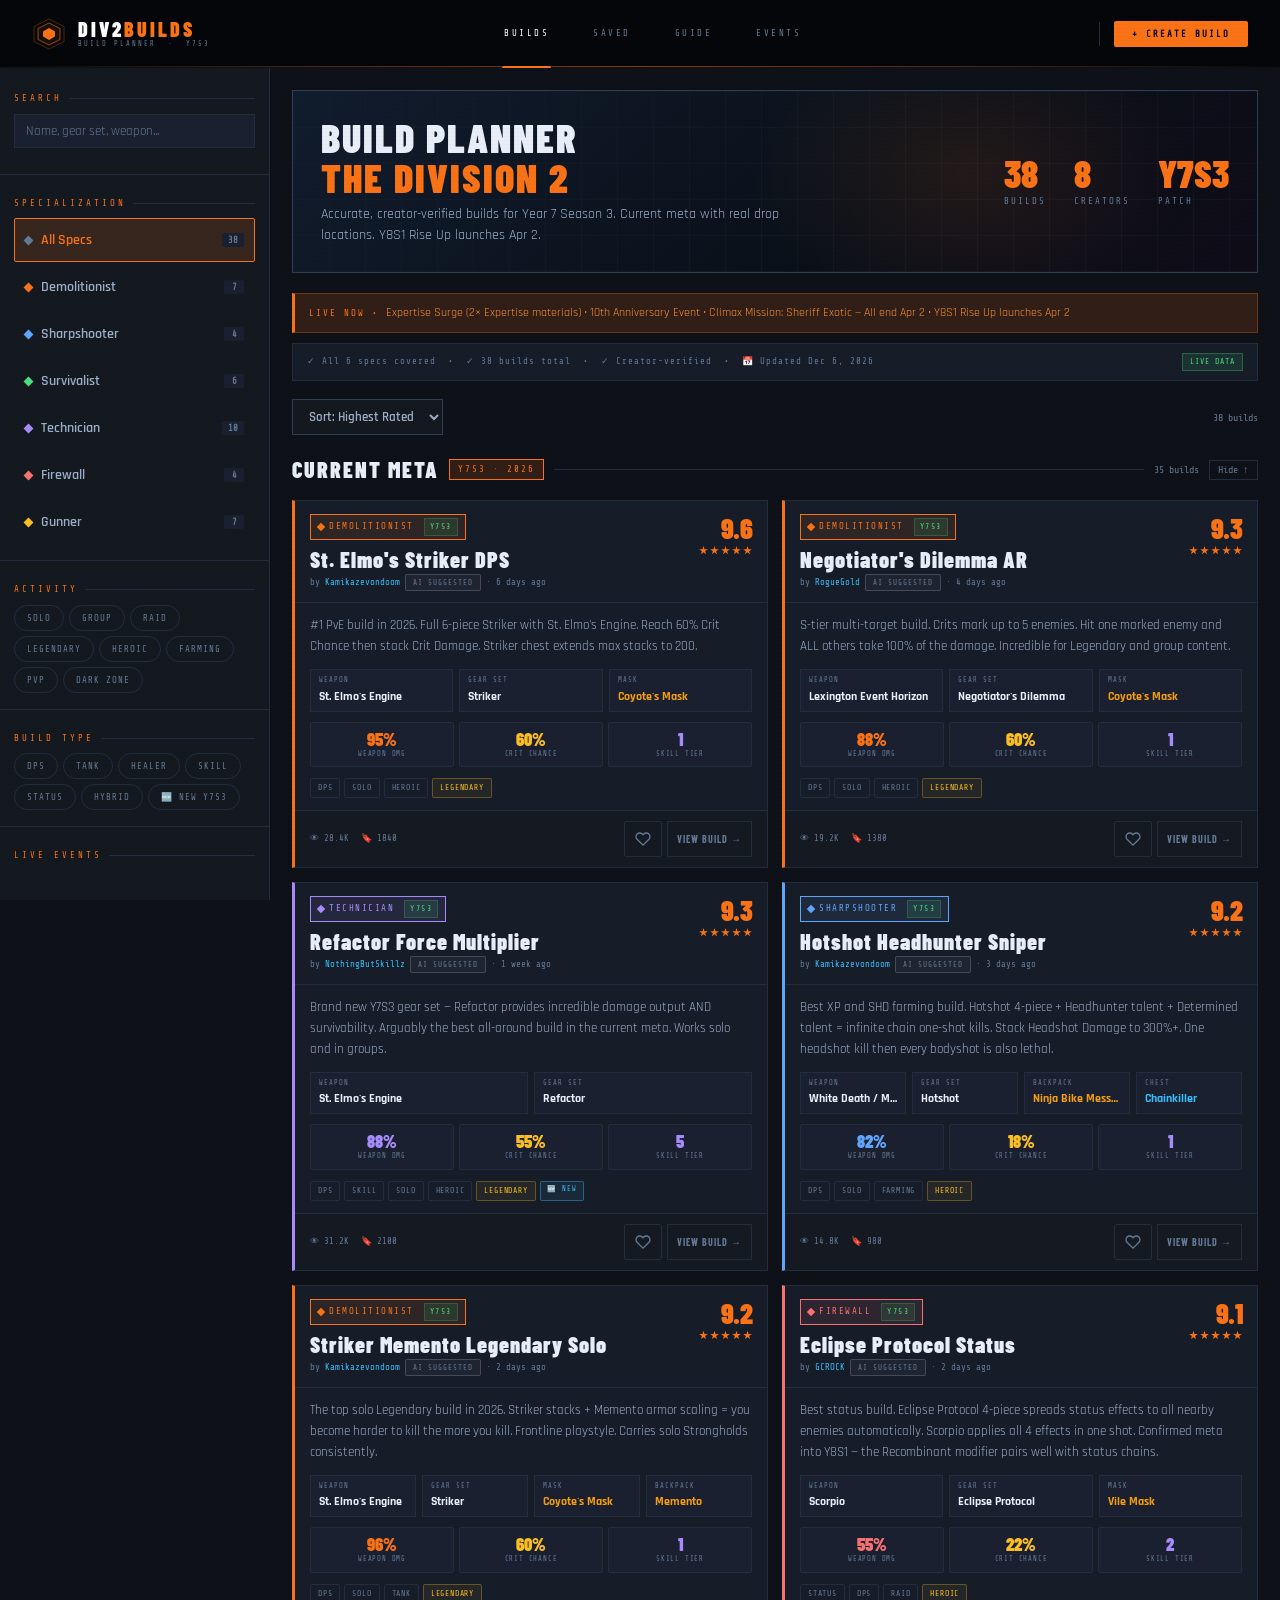
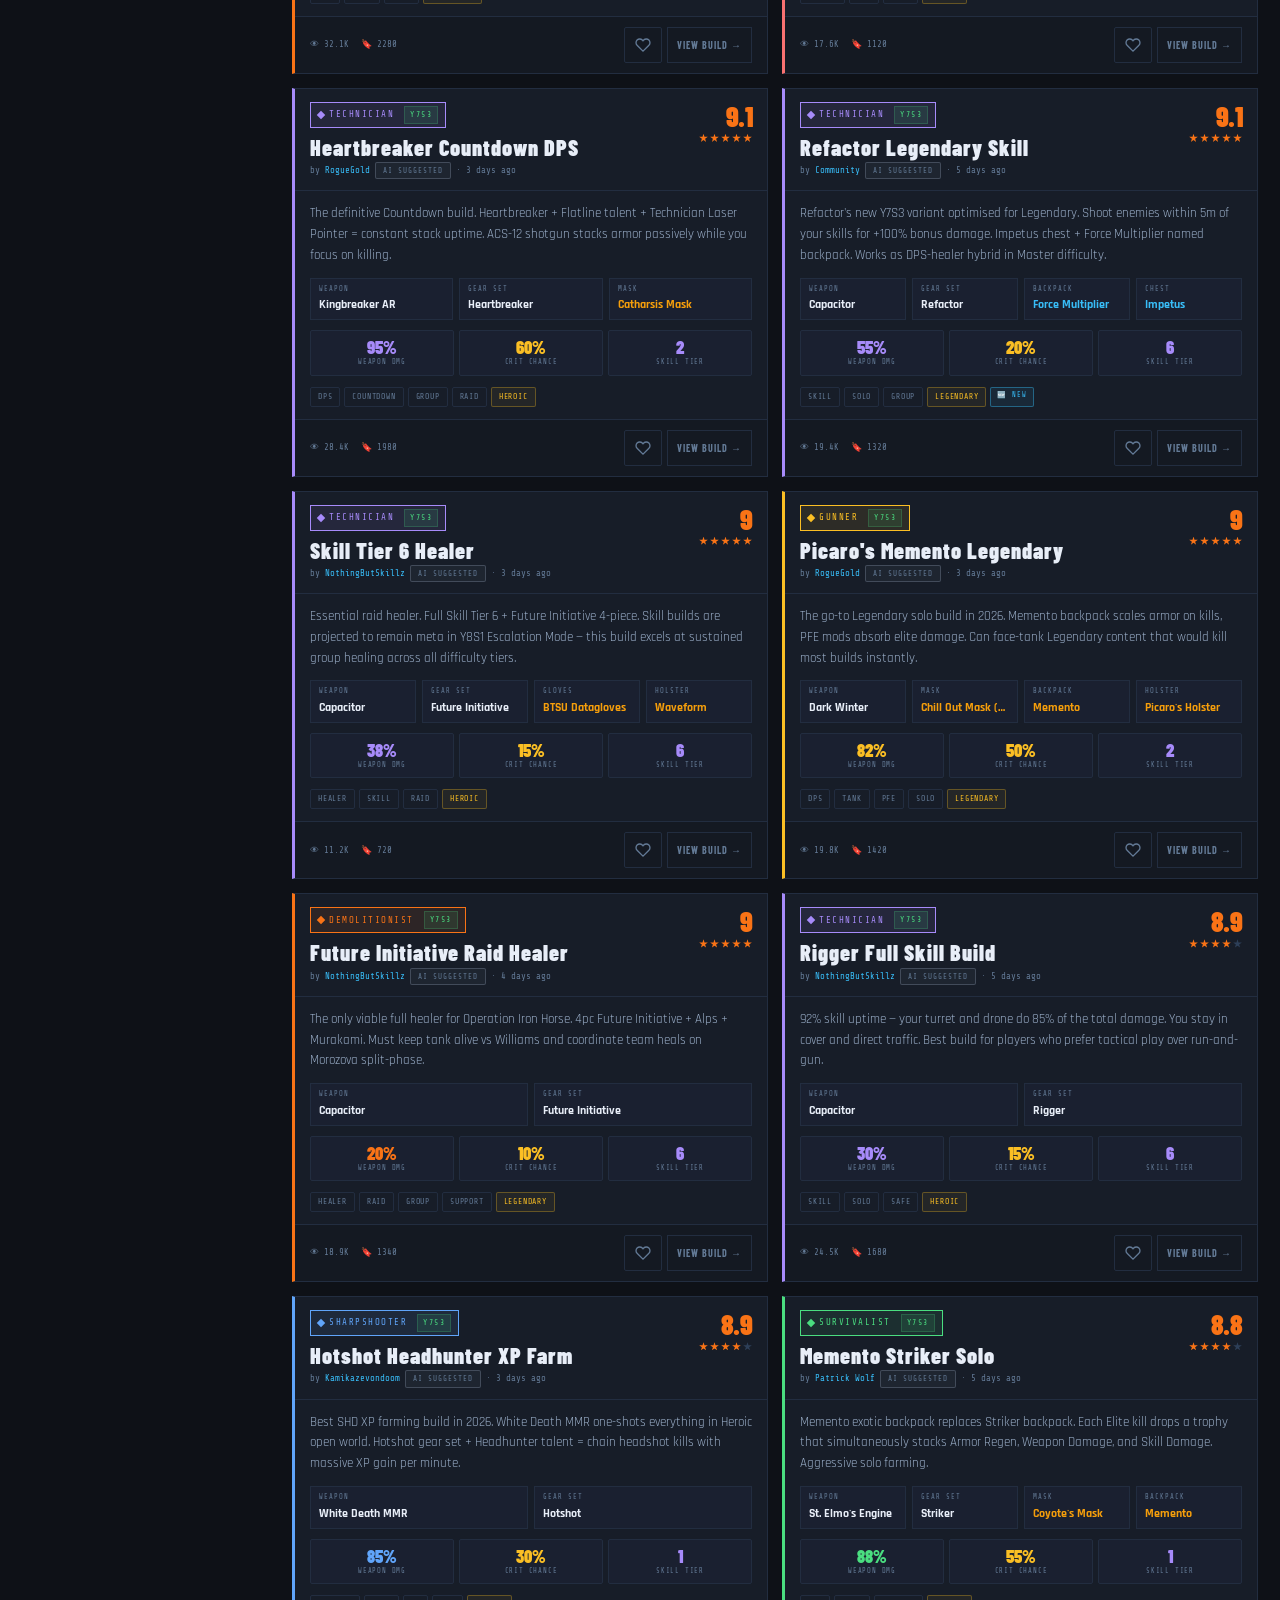
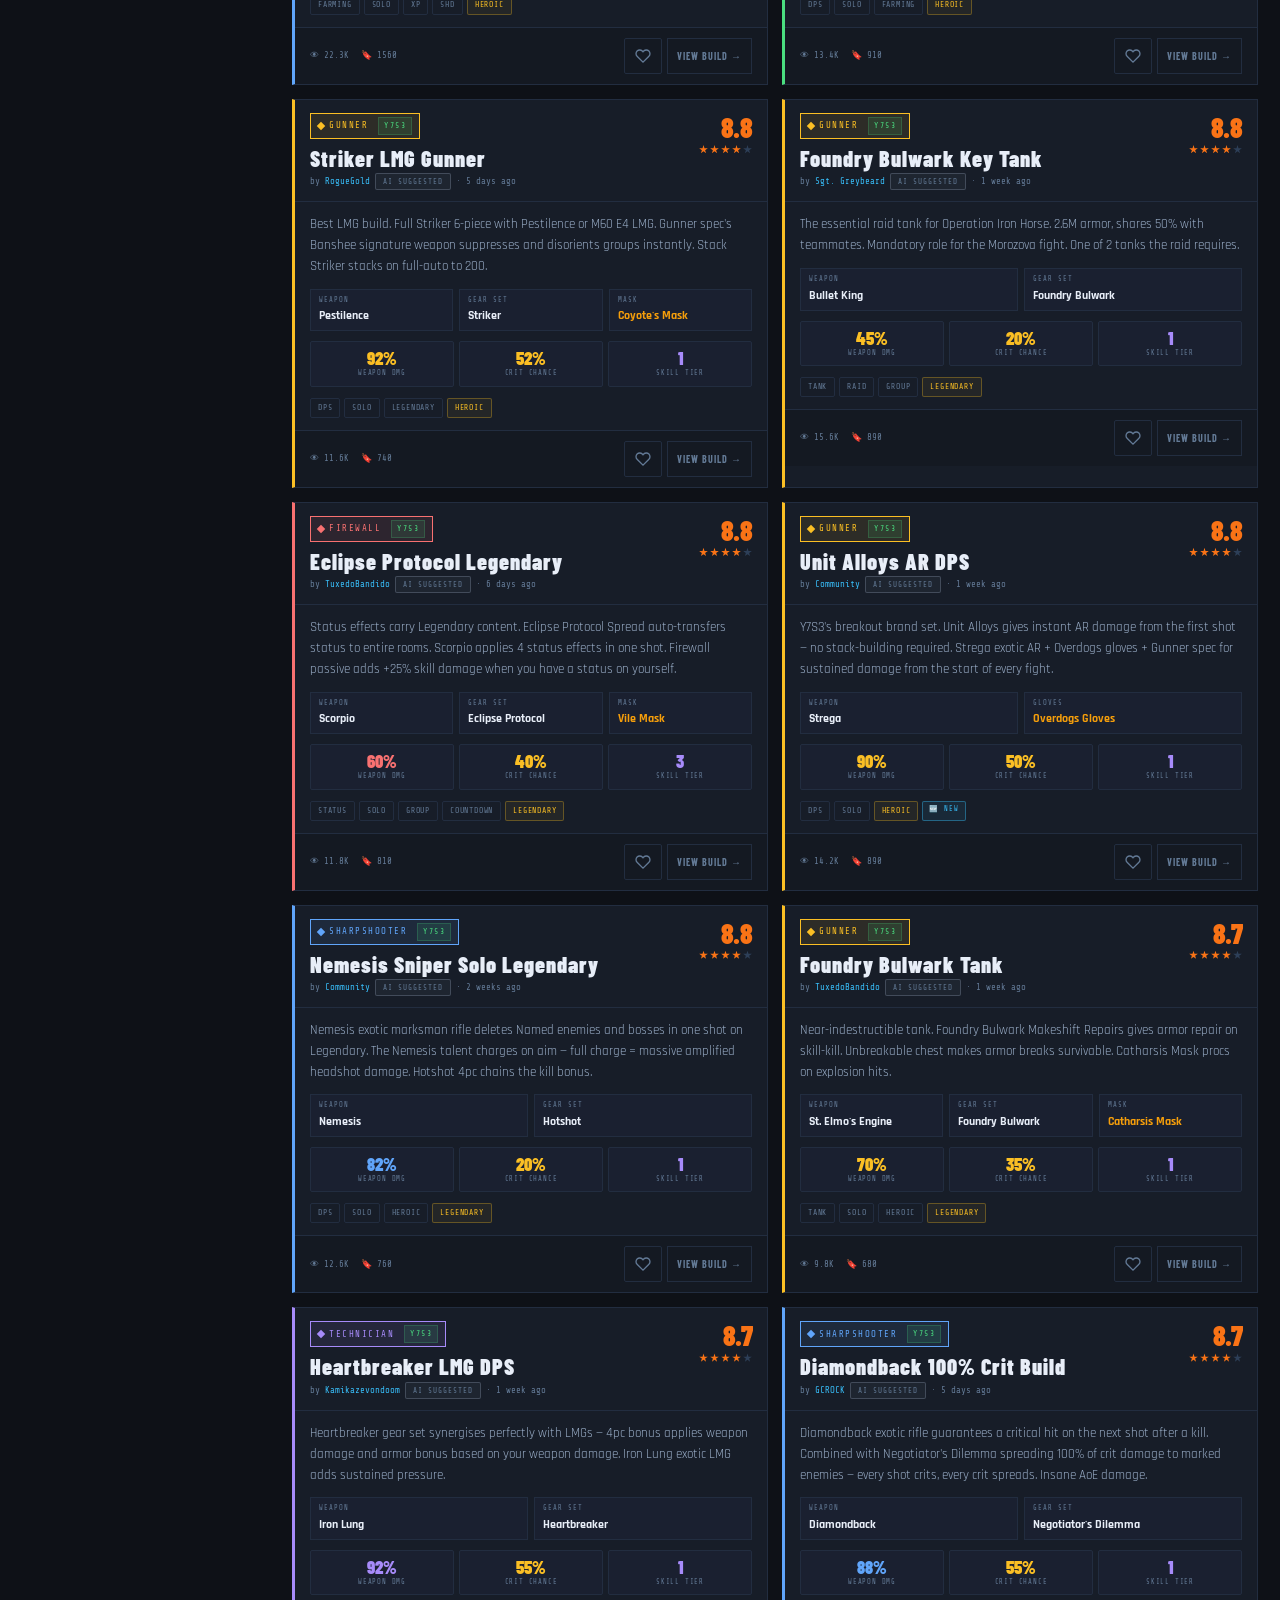
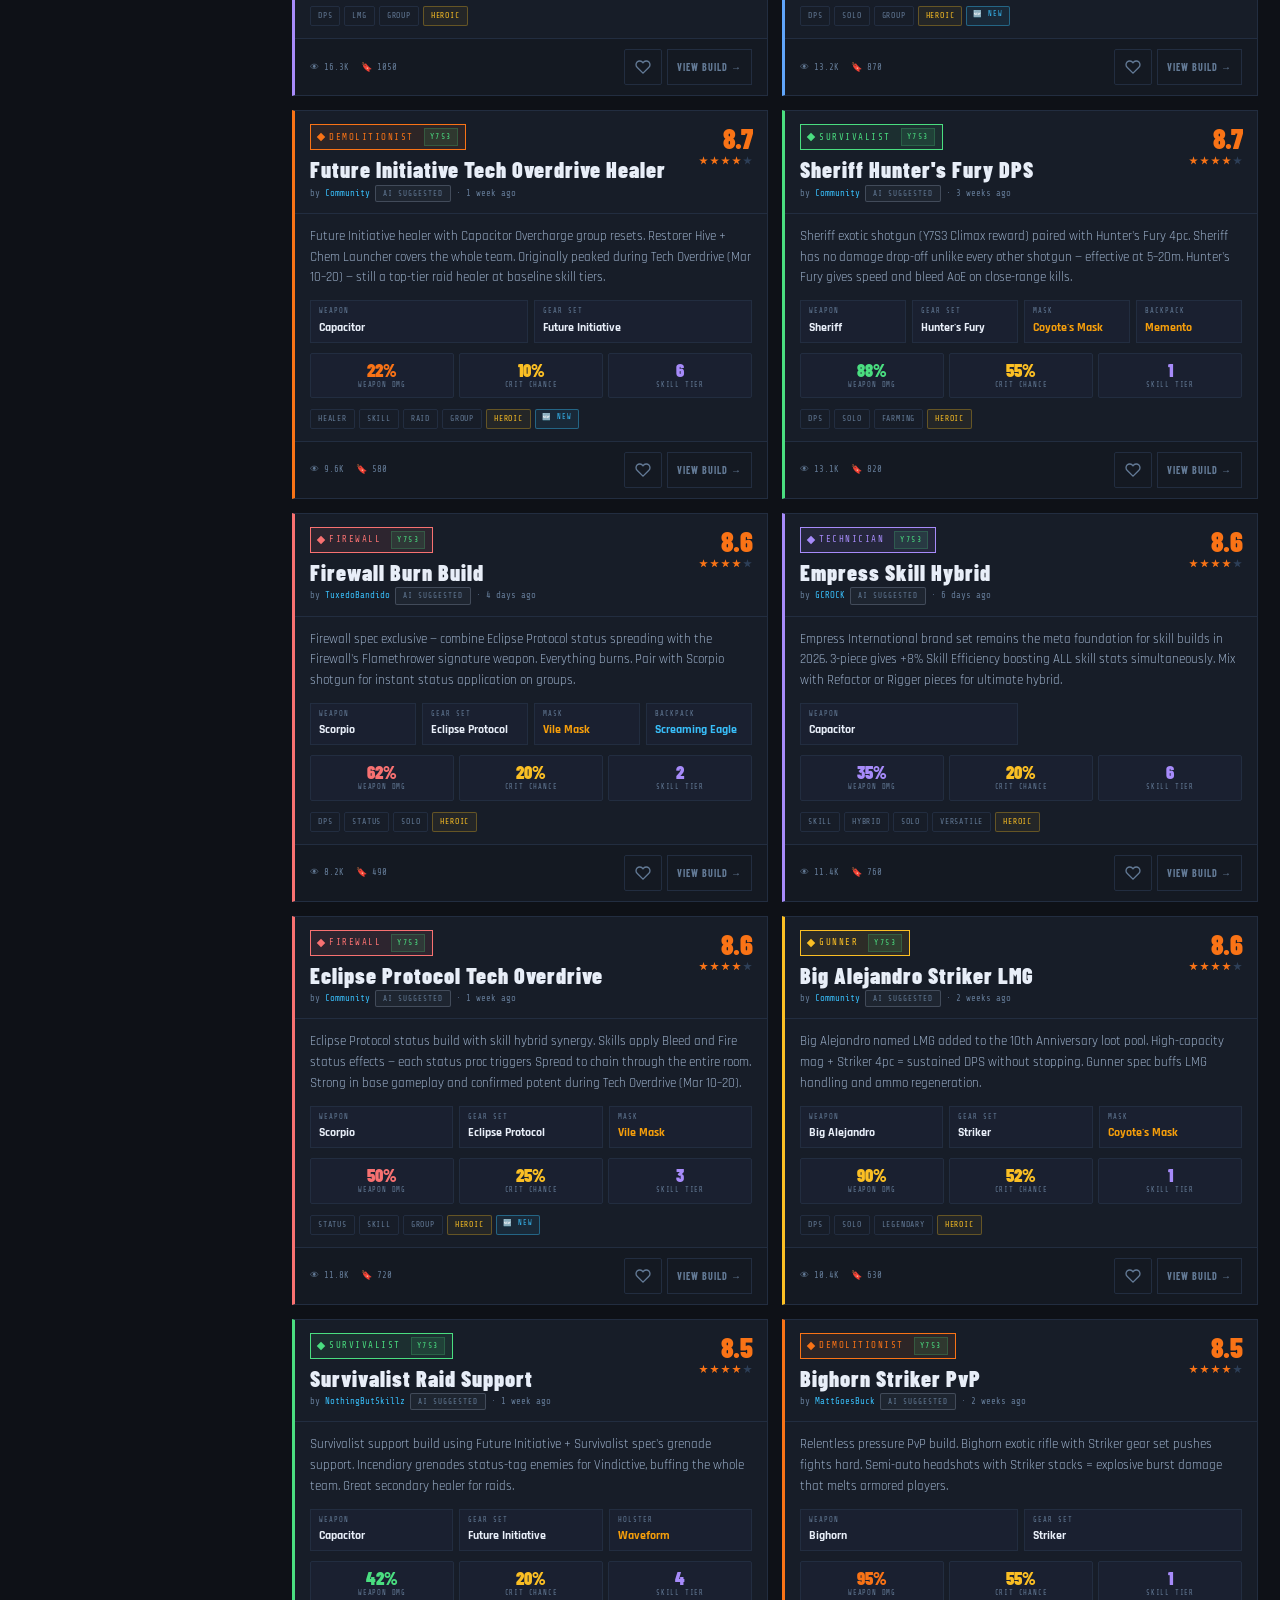
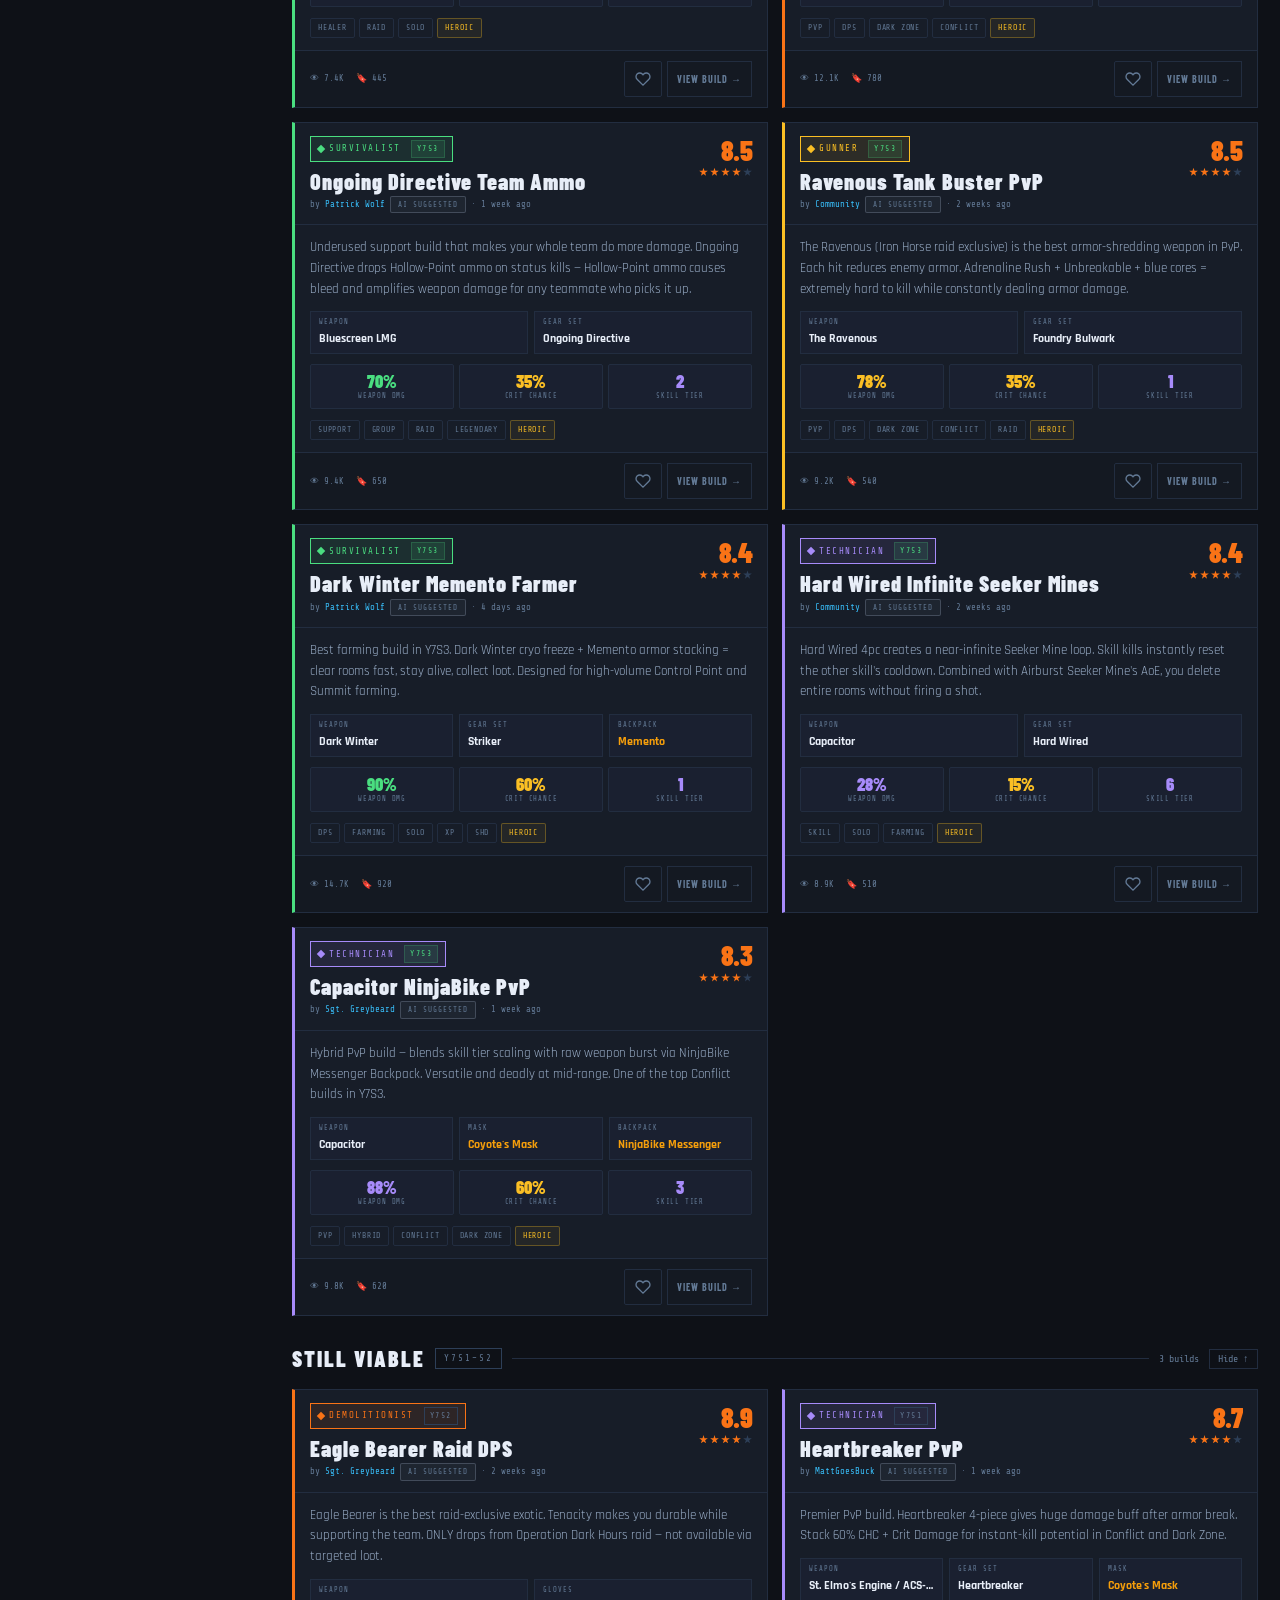
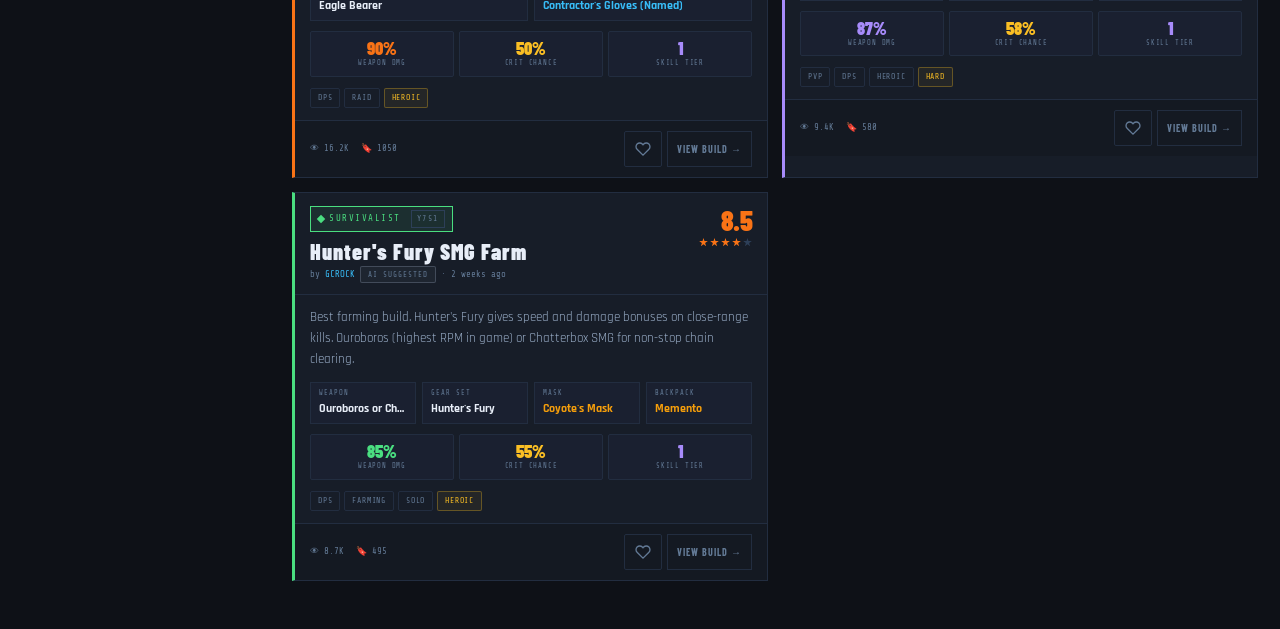
==== commit 77937cff: "Update events and build tips to reflect 2026-03-28 state - Live banner: replace stale Assault/Tech O" ====
--- a/index.html
+++ b/index.html
@@ -834,7 +834,7 @@
   {id:1,season:"current",patch:"Y7S3",name:"St. Elmo's Striker DPS",spec:"demolitionist",specLabel:"Demolitionist",author:"Kamikazevondoom",creatorVerified:false,sourceType:'ai-suggested',rating:9.6,stars:5,views:28400,saves:1840,tags:["DPS","Solo","Heroic","Legendary"],difficulty:"Legendary",updated:"6 days ago",
   summary:"#1 PvE build in 2026. Full 6-piece Striker with St. Elmo's Engine. Reach 60% Crit Chance then stack Crit Damage. Striker chest extends max stacks to 200.",
   description:"Striker 4-piece activates Striker's Gamble: +0.65% weapon damage per hit, up to 100 stacks. Backpack talent Risk Management raises this to +1% per stack. Chest talent Press the Advantage extends the cap to 200 stacks. St. Elmo's Engine synergises perfectly. Coyote's Mask provides group-wide crit buff. Goal: hit 60% Crit Chance cap, then go all-in on Crit Damage.",
-  tips:["Get to 60% Crit Chance first — after that every roll should be Crit Damage","Do NOT swap weapons while building stacks — stacks reset on weapon swap","Striker backpack (Risk Management) is mandatory — changes 0.65% to 1% per stack","Striker chest (Press the Advantage) pushes max stacks to 200","Assault Global Event is LIVE — increased weapon damage bonus right now"],
+  tips:["Get to 60% Crit Chance first — after that every roll should be Crit Damage","Do NOT swap weapons while building stacks — stacks reset on weapon swap","Striker backpack (Risk Management) is mandatory — changes 0.65% to 1% per stack","Striker chest (Press the Advantage) pushes max stacks to 200","Expertise Surge is LIVE until Apr 2 — max out Expertise on St. Elmo's Engine and Coyote's Mask before Y8S1 launches"],
   gear:[
     {type:"MASK",icon:"&#x1FA96;",name:"Coyote's Mask",brand:"Exotic",rarity:"exotic",talent:"Predator — group-wide crit buff after 4 different enemies hit",mods:["Weapon Dmg","Crit Chance","Crit Damage"]},
     {type:"BACKPACK",icon:"&#x1F392;",name:"Striker's Battlegear Backpack",brand:"Striker's Battlegear",rarity:"gear-set",talent:"Risk Management — 0.65% to 1% per Gamble stack",mods:["Weapon Dmg","Crit Damage"]},
@@ -892,9 +892,9 @@
   stats:{weaponDmg:88,armor:60,skillTier:1,critChance:60,critDmg:130,armorRegen:15}},
 
   {id:3,season:"current",patch:"Y7S3",name:"Eclipse Protocol Status",spec:"firewall",specLabel:"Firewall",author:"GCROCK",creatorVerified:false,sourceType:'ai-suggested',rating:9.1,stars:5,views:17600,saves:1120,tags:["Status","DPS","Heroic","Raid"],difficulty:"Heroic",updated:"2 days ago",
-  summary:"Best status build. Eclipse Protocol 4-piece spreads status effects to all nearby enemies automatically. Scorpio applies all 4 effects in one shot. Tech Overdrive modifier is LIVE — perfect time to pair this with extra Skill Tiers.",
+  summary:"Best status build. Eclipse Protocol 4-piece spreads status effects to all nearby enemies automatically. Scorpio applies all 4 effects in one shot. Confirmed meta into Y8S1 — the Recombinant modifier pairs well with status chains.",
   description:"Eclipse Protocol 4-piece 'Spread': status effects auto-transfer to enemies within 8m of a status-affected target. Vile Mask adds poison DoT on all status-affected enemies. Scorpio exotic shotgun applies burn, bleed, blind, and shock in one shot — instantly triggering Spread on entire groups. Firewall spec adds fire damage bonus. Vindictive backpack talent boosts nearby ally damage +20% per status application.",
-  tips:["Shoot Scorpio into a group — one shot spreads all 4 status effects via Spread","Vile Mask stacks poison on every status-affected enemy — replace Coyote with it in this build","Vindictive gives allies +20% damage for 5s on each status — great in groups","Lead with Oxidizer Chem Launcher to strip enemy armor before main attack","Tech Overdrive is LIVE — +3 free Skill Tiers. Skills do massive bonus damage right now"],
+  tips:["Shoot Scorpio into a group — one shot spreads all 4 status effects via Spread","Vile Mask stacks poison on every status-affected enemy — replace Coyote with it in this build","Vindictive gives allies +20% damage for 5s on each status — great in groups","Lead with Oxidizer Chem Launcher to strip enemy armor before main attack","Y8S1 launches Apr 2 — Eclipse Protocol remains top-tier with the incoming Recombinant modifier and stackable modules"],
   gear:[
     {type:"MASK",icon:"&#x1FA96;",name:"Vile Mask",brand:"Exotic",rarity:"exotic",talent:"Vile — status-affected enemies take stacking poison damage",mods:["Status Effect","Hazard Protection","Armor"]},
     {type:"BACKPACK",icon:"&#x1F392;",name:"Eclipse Protocol Backpack",brand:"Eclipse Protocol",rarity:"gear-set",talent:"Vindictive — applying a status boosts ally damage by 20% for 5s",mods:["Status Effect","Hazard Protection"]},
@@ -922,9 +922,9 @@
   stats:{weaponDmg:55,armor:62,skillTier:2,critChance:22,critDmg:50,armorRegen:32}},
 
   {id:4,season:"current",patch:"Y7S3",name:"Skill Tier 6 Healer",spec:"technician",specLabel:"Technician",author:"NothingButSkillz",creatorVerified:false,sourceType:'ai-suggested',rating:9.0,stars:5,views:11200,saves:720,tags:["Healer","Skill","Raid","Heroic"],difficulty:"Heroic",updated:"3 days ago",
-  summary:"Essential raid healer. Full Skill Tier 6 + Future Initiative 4-piece. Tech Overdrive modifier is LIVE — now is the perfect time to farm and try this build with free +3 Skill Tiers.",
-  description:"Future Initiative 4-piece Citadel talent converts kills into team-wide healing bursts. Restorer Hive at Skill Tier 6 provides maximum range and charges. BTSU Datagloves (exotic gloves) give +1 Skill Tier and share drone charges with allies. Waveform exotic holster provides additional skill bonuses. Technician spec gives a bonus +1 Skill Tier. Tech Overdrive global modifier is LIVE until Mar 13 — free +3 Skill Tiers for everyone.",
-  tips:["BTSU Datagloves = +1 Skill Tier AND share drone charges with allies","Waveform holster is best-in-slot for skill builds — do not replace it","Place Restorer Hive behind your team, not in the line of fire","Chem Launcher Heal shot on a downed ally's body can revive them","Tech Overdrive is LIVE until Mar 13 — +3 free Skill Tiers. Perfect farming window"],
+  summary:"Essential raid healer. Full Skill Tier 6 + Future Initiative 4-piece. Skill builds are projected to remain meta in Y8S1 Escalation Mode — this build excels at sustained group healing across all difficulty tiers.",
+  description:"Future Initiative 4-piece Citadel talent converts kills into team-wide healing bursts. Restorer Hive at Skill Tier 6 provides maximum range and charges. BTSU Datagloves (exotic gloves) give +1 Skill Tier and share drone charges with allies. Waveform exotic holster provides additional skill bonuses. Technician spec gives a bonus +1 Skill Tier. Y8S1 Escalation Mode launches Apr 2 — this build is well-suited for its rotating high-difficulty missions.",
+  tips:["BTSU Datagloves = +1 Skill Tier AND share drone charges with allies","Waveform holster is best-in-slot for skill builds — do not replace it","Place Restorer Hive behind your team, not in the line of fire","Chem Launcher Heal shot on a downed ally's body can revive them","Expertise Surge is LIVE until Apr 2 — max out Expertise on BTSU Datagloves and Waveform Holster before Y8S1 launches"],
   gear:[
     {type:"MASK",icon:"&#x1FA96;",name:"Future Initiative Mask",brand:"Future Initiative",rarity:"gear-set",talent:"—",mods:["Skill Haste","Skill Damage"]},
     {type:"BACKPACK",icon:"&#x1F392;",name:"Future Initiative Backpack",brand:"Future Initiative",rarity:"gear-set",talent:"Groundwork — healing out of cover also heals allies in cover nearby",mods:["Skill Tier","Skill Haste"]},
@@ -954,7 +954,7 @@
   {id:5,season:"current",patch:"Y7S3",name:"Memento Striker Solo",spec:"survivalist",specLabel:"Survivalist",author:"Patrick Wolf",creatorVerified:false,sourceType:'ai-suggested',rating:8.8,stars:4,views:13400,saves:910,tags:["DPS","Solo","Heroic","Farming"],difficulty:"Heroic",updated:"5 days ago",
   summary:"Memento exotic backpack replaces Striker backpack. Each Elite kill drops a trophy that simultaneously stacks Armor Regen, Weapon Damage, and Skill Damage. Aggressive solo farming.",
   description:"Memento's Momento talent drops a trophy on every Elite NPC kill. Each trophy simultaneously buffs Armor Regen, Weapon Damage, AND Skill Damage. After 5 trophies you are dramatically stronger. Use 4-piece Striker (without the backpack — use Memento instead) for Striker's Gamble. Supplement with Coyote's Mask for crits. Note: without Striker backpack, you lose Risk Management — stacks cap at 100 and per-stack is 0.65% not 1%.",
-  tips:["Trophies drop from Elites ONLY — run Heroic Control Points or The Summit","Trophies last 60 seconds — stay aggressive and keep moving","If you die, you lose ALL trophies — use cover, don't get greedy","Assault Global Event is LIVE — increased weapon damage at close range right now","Memento means you skip Striker backpack — stacks cap at 100, but Memento makes up for it"],
+  tips:["Trophies drop from Elites ONLY — run Heroic Control Points or The Summit","Trophies last 60 seconds — stay aggressive and keep moving","If you die, you lose ALL trophies — use cover, don't get greedy","Expertise Surge is LIVE until Apr 2 — max out Expertise on Memento before Y8S1 launches","Memento means you skip Striker backpack — stacks cap at 100, but Memento makes up for it"],
   gear:[
     {type:"MASK",icon:"&#x1FA96;",name:"Coyote's Mask",brand:"Exotic",rarity:"exotic",talent:"Predator — group crit buff",mods:["Weapon Dmg","Crit Chance","Crit Damage"]},
     {type:"BACKPACK",icon:"&#x1F392;",name:"Memento",brand:"Exotic",rarity:"exotic",talent:"Momento — Elite kill = trophy. Stacks Armor Regen + Weapon Dmg + Skill Dmg",mods:["All stats scale with trophies"]},
@@ -1382,7 +1382,7 @@
   ,{id:19,season:"current",patch:"Y7S3",name:"Dark Winter Memento Farmer",spec:"survivalist",specLabel:"Survivalist",author:"Patrick Wolf",creatorVerified:false,sourceType:'ai-suggested',rating:8.4,stars:4,views:14700,saves:920,tags:["DPS","Farming","Solo","XP","SHD"],difficulty:"Heroic",updated:"4 days ago",
   summary:"Best farming build in Y7S3. Dark Winter cryo freeze + Memento armor stacking = clear rooms fast, stay alive, collect loot. Designed for high-volume Control Point and Summit farming.",
   description:"Dark Winter SMG (exotic named) fires normally but on each magazine reload sends out a cryo pulse that freezes nearby enemies. Combined with Memento backpack (armor stacks on kills) and a full red DPS setup, this build excels at farming speed. The cryo freeze gives you safe windows to push and loot. Survivalist spec grants bonus status effect damage, ammo-on-kill passive (never reload), and incendiary grenade for room-clearing. Best used for Summit floors 90-100, Control Points Level 4, and Bounty farming for SHD/XP.",
-  tips:["Dark Winter cryo: always reload in cover before pushing a new room — cryo lands before you peek","Memento stacks: chain kills without stopping — armor bonus decays if you pause","Survivalist ammo-on-kill passive: effectively unlimited ammo during sustained kills","Summit floors 91-100 on Heroic: best loot-per-hour in the game for this build","Combine with Xmas Gift seasonal modifier if active — double XP on Status Effect kills"],
+  tips:["Dark Winter cryo: always reload in cover before pushing a new room — cryo lands before you peek","Memento stacks: chain kills without stopping — armor bonus decays if you pause","Survivalist ammo-on-kill passive: effectively unlimited ammo during sustained kills","Summit floors 91-100 on Heroic: best loot-per-hour in the game for this build","10th Anniversary Event active until Apr 2 — new gear including Big Alejandro LMG added to the loot pool"],
   gear:[
     {type:"MASK",icon:"&#x1FA96;",name:"Striker Mask",brand:"Striker's Battlegear",rarity:"gear-set",talent:"—",mods:["Weapon Dmg","Crit Chance"]},
     {type:"BACKPACK",icon:"&#x1F392;",name:"Memento",brand:"Exotic",rarity:"exotic",talent:"Memento — kills grant stacking armor bonus up to +50% max armor",mods:["Weapon Dmg","Crit Damage"]},
@@ -1775,9 +1775,9 @@
   // ── ECLIPSE PROTOCOL TECH OVERDRIVE (STATUS + SKILL HYBRID) ──
   // Source: Sportskeeda Tech Overdrive article March 2026
   ,{id:32,season:"current",patch:"Y7S3",name:"Eclipse Protocol Tech Overdrive",spec:"firewall",specLabel:"Firewall",author:"Community",creatorVerified:false,sourceType:'ai-suggested',rating:8.6,stars:4,views:11800,saves:720,tags:["Status","Skill","Heroic","Group","New"],difficulty:"Heroic",updated:"1 week ago",
-  summary:"Eclipse Protocol status build turbocharged by Tech Overdrive's +3 Skill Tiers. Skills apply Bleed and Fire status effects — each status proc triggers Spread to chain through the entire room. Confirmed strong during Tech Overdrive event.",
-  description:"During Tech Overdrive event (Mar 10–20), all agents receive +3 Skill Tiers for free. This Eclipse Protocol variant maximises that bonus: skills deal massive status effect damage at effective ST6+ even with weapon damage cores. Oxidizer Chem Launcher applies Corrosive to strip armor. Blinder Firefly applies Blind. Both trigger Eclipse Spread, which auto-transfers all status effects to enemies within 8m. Firewall spec passive: +25% skill damage while you have a status effect on yourself. Vile Mask adds poison DoT to all status-affected enemies. Source: Sportskeeda confirms this as one of three best Tech Overdrive builds.",
-  tips:["Tech Overdrive gives +3 Skill Tiers to everyone — even with red cores you reach effective ST4-5","Skills apply Bleed (Firefly) and Fire (Flamethrower sig) — both trigger Eclipse Spread chain","Firewall passive: +25% skill damage while status-affected yourself — stand briefly in your Oxidizer cloud","Spread talent chains status from one enemy to ALL enemies within 8m — one Oxidizer cloud clears a room","This build is especially powerful during Tech Overdrive — still viable after event ends at normal skill tiers"],
+  summary:"Eclipse Protocol status build with skill hybrid synergy. Skills apply Bleed and Fire status effects — each status proc triggers Spread to chain through the entire room. Strong in base gameplay and confirmed potent during Tech Overdrive (Mar 10–20).",
+  description:"Eclipse Protocol variant with skill hybrid synergy — originally designed for Tech Overdrive (Mar 10–20) but fully viable at baseline. Skills deal status effect damage even at normal skill tiers. Oxidizer Chem Launcher applies Corrosive to strip armor. Blinder Firefly applies Blind. Both trigger Eclipse Spread, which auto-transfers all status effects to enemies within 8m. Firewall spec passive: +25% skill damage while you have a status effect on yourself. Vile Mask adds poison DoT to all status-affected enemies. Confirmed strong by Sportskeeda (March 2026).",
+  tips:["Skills apply Bleed (Firefly) and Fire (Flamethrower sig) — both trigger Eclipse Spread chain","Firewall passive: +25% skill damage while status-affected yourself — stand briefly in your Oxidizer cloud","Spread talent chains status from one enemy to ALL enemies within 8m — one Oxidizer cloud clears a room","At baseline skill tiers this build still works — Tech Overdrive amplified it but the core loop is the same","Y8S1 Recombinant modifier launches Apr 2 — Eclipse Protocol's status chaining synergises with stackable modules"],
   gear:[
     {type:"MASK",icon:"&#x1FA96;",name:"Vile Mask",brand:"Exotic",rarity:"exotic",talent:"Vile — all status-affected enemies take stacking poison DoT",mods:["Status Effect","Hazard Protection"]},
     {type:"BACKPACK",icon:"&#x1F392;",name:"Eclipse Protocol Backpack",brand:"Eclipse Protocol",rarity:"gear-set",talent:"Vindictive — applying status grants allies +20% damage for 5s",mods:["Status Effect","Skill Damage"]},
@@ -1803,9 +1803,9 @@
   // ── FUTURE INITIATIVE TECH OVERDRIVE HEALER ──────────────────
   // Source: Sportskeeda Tech Overdrive article March 2026
   ,{id:33,season:"current",patch:"Y7S3",name:"Future Initiative Tech Overdrive Healer",spec:"demolitionist",specLabel:"Demolitionist",author:"Community",creatorVerified:false,sourceType:'ai-suggested',rating:8.7,stars:4,views:9600,saves:580,tags:["Healer","Skill","Raid","Group","New"],difficulty:"Heroic",updated:"1 week ago",
-  summary:"Tech Overdrive variant of the Future Initiative healer. Free +3 Skill Tiers massively boosts Restorer Hive range and Chem Launcher output. Skills can also reset teammates' cooldowns and trigger Overcharge for the whole group.",
-  description:"During Tech Overdrive, Future Initiative healer gets a significant power spike: Chem Launcher Heal range and repair power scales with Skill Tier, and Restorer Hive covers more area. The unique addition in this variant: Capacitor's Overcharge talent triggers group-wide skill cooldown resets when charged — meaning teammates' Reviver Hives, Shields and Drones reset faster. Sportskeeda confirms this as one of three best Tech Overdrive builds (March 2026). Demolitionist spec chosen for Incombustible burn immunity — critical for Morozova fight in Iron Horse raid.",
-  tips:["Tech Overdrive: free +3 Skill Tiers — your heals cover more area and hit harder without changing any gear","Capacitor Overcharge triggers group skill resets — charge it between every Chem Launcher cast","Shoot the ground/walls with Capacitor between heals — you don't need to aim at enemies to charge Overcharge","Restorer Hive at Tech Overdrive ST levels: covers an entire room — place centrally behind cover","Demolitionist Incombustible: burn immunity — mandatory for Iron Horse raid Morozova fire phase"],
+  summary:"Future Initiative healer with Capacitor Overcharge group resets. Restorer Hive + Chem Launcher covers the whole team. Originally peaked during Tech Overdrive (Mar 10–20) — still a top-tier raid healer at baseline skill tiers.",
+  description:"Future Initiative healer built around Capacitor's Overcharge talent, which triggers group-wide skill cooldown resets when charged — meaning teammates' Reviver Hives, Shields and Drones reset faster. Chem Launcher Heal range and repair power scales with Skill Tier. Originally peaked during Tech Overdrive (Mar 10–20) with free +3 Skill Tiers, but the Overcharge group reset mechanic makes this build uniquely valuable at any skill level. Sportskeeda confirmed top-tier Tech Overdrive pick (March 2026). Demolitionist spec chosen for Incombustible burn immunity — critical for Morozova fight in Iron Horse raid.",
+  tips:["Capacitor Overcharge triggers group skill resets — charge it between every Chem Launcher cast","Shoot the ground/walls with Capacitor between heals — you don't need to aim at enemies to charge Overcharge","Restorer Hive covers a wide area at ST6 — place centrally behind cover, not at the front of the fight","Demolitionist Incombustible: burn immunity — mandatory for Iron Horse raid Morozova fire phase","Expertise Surge is LIVE until Apr 2 — max out Expertise on Capacitor before Y8S1 launches"],
   gear:[
     {type:"MASK",icon:"&#x1FA96;",name:"Future Initiative Mask",brand:"Future Initiative",rarity:"gear-set",talent:"—",mods:["Skill Tier","Repair Skills"]},
     {type:"BACKPACK",icon:"&#x1F392;",name:"Future Initiative Backpack",brand:"Future Initiative",rarity:"gear-set",talent:"Groundwork — healing out of cover heals allies in cover nearby",mods:["Repair Skills","Skill Haste"]},
@@ -1998,20 +1998,23 @@
   return '';
 }
 
-// Event relevance — Tech Overdrive = +3 Skill Tiers → skill builds shine
+// Event relevance — show badge when a live event benefits specific builds
 function eventBadge(b){
   var liveEvents=EVENTS.filter(function(e){return e.status==='live';});
   if(!liveEvents.length) return '';
   var badges=[];
-  // Tech Overdrive active — skill builds get +3 free skill tiers
-  var techOverdrive=liveEvents.some(function(e){return e.name.toLowerCase().includes('tech');});
-  if(techOverdrive&&(b.tags.includes('Skill')||b.stats.skillTier>=3)){
-    badges.push('<span class="ev-build-badge" title="Tech Overdrive: +3 Skill Tiers active">&#x26A1; Event Boost</span>');
+  var stats=b.stats||{};
+  // Expertise Surge — exotic-heavy builds benefit most from upgrading Expertise
+  var expertiseSurge=liveEvents.some(function(e){return e.name.toLowerCase().includes('expertise');});
+  var hasExotic=b.gear&&b.gear.some(function(g){return g.rarity==='exotic';});
+  var exoticWeapon=b.weapons&&(b.weapons.primary&&b.weapons.primary.rarity==='exotic');
+  if(expertiseSurge&&(hasExotic||exoticWeapon)){
+    badges.push('<span class="ev-build-badge" title="Expertise Surge: 2x Expertise materials — upgrade your exotics now">&#x26A1; Expertise Surge</span>');
   }
-  // Assault Global Event — weapon damage builds
-  var assaultEvent=liveEvents.some(function(e){return e.name.toLowerCase().includes('assault');});
-  if(assaultEvent&&b.stats.weaponDmg>=80){
-    badges.push('<span class="ev-build-badge" title="Assault Global Event: bonus weapon damage modifiers">&#x1F3AF; Event Pick</span>');
+  // 10th Anniversary — builds using Anniversary loot pool items (Big Alejandro, Sheriff)
+  var anniversary=liveEvents.some(function(e){return e.name.toLowerCase().includes('anniversary');});
+  if(anniversary&&b.id&&(b.id===35||b.id===36)){
+    badges.push('<span class="ev-build-badge" title="10th Anniversary: this build uses Anniversary loot pool items">&#x1F3C6; Anniversary Pick</span>');
   }
   return badges.join('');
 }
@@ -2181,8 +2184,8 @@
   var sorted=sortBuilds(sortVal,filtered);
   var cur=sorted.filter(function(b){return b.season==='current';});
   var prev=sorted.filter(function(b){return b.season==='previous';});
-  main.innerHTML='<div class="hero"><div class="hgrid"></div><div class="hglow"></div><div class="hero-text"><h1>Build Planner<br><span>The Division 2</span></h1><p>Accurate, creator-verified builds for Year 7 Season 3. Current meta with real drop locations.</p></div><div class="hstats"><div><div class="hs-num">'+BUILDS.length+'</div><div class="hs-lbl">Builds</div></div><div><div class="hs-num">8</div><div class="hs-lbl">Creators</div></div><div><div class="hs-num">Y7S3</div><div class="hs-lbl">Patch</div></div></div></div>'
-    +'<div style="background:var(--odim);border:1px solid rgba(249,115,22,.3);border-left:3px solid var(--orange);padding:10px 14px;margin-bottom:10px;font-size:12px;color:var(--orange2)"><span style="font-family:\'Share Tech Mono\',monospace;font-size:9px;letter-spacing:2px;color:var(--orange)">LIVE NOW &bull; </span> Assault Global Event &bull; Tech Overdrive (+3 Skill Tiers) &bull; 10th Anniversary &mdash; All active until Mar 13</div>'
+  main.innerHTML='<div class="hero"><div class="hgrid"></div><div class="hglow"></div><div class="hero-text"><h1>Build Planner<br><span>The Division 2</span></h1><p>Accurate, creator-verified builds for Year 7 Season 3. Current meta with real drop locations. Y8S1 Rise Up launches Apr 2.</p></div><div class="hstats"><div><div class="hs-num">'+BUILDS.length+'</div><div class="hs-lbl">Builds</div></div><div><div class="hs-num">8</div><div class="hs-lbl">Creators</div></div><div><div class="hs-num">Y7S3</div><div class="hs-lbl">Patch</div></div></div></div>'
+    +'<div style="background:var(--odim);border:1px solid rgba(249,115,22,.3);border-left:3px solid var(--orange);padding:10px 14px;margin-bottom:10px;font-size:12px;color:var(--orange2)"><span style="font-family:\'Share Tech Mono\',monospace;font-size:9px;letter-spacing:2px;color:var(--orange)">LIVE NOW &bull; </span> Expertise Surge (2&times; Expertise materials) &bull; 10th Anniversary Event &bull; Climax Mission: Sheriff Exotic &mdash; All end Apr 2 &bull; Y8S1 Rise Up launches Apr 2</div>'
     +'<div style="background:var(--panel);border:1px solid var(--border);padding:9px 14px;margin-bottom:18px;display:flex;align-items:center;justify-content:space-between;flex-wrap:wrap;gap:8px"><div style="font-family:\'Share Tech Mono\',monospace;font-size:9px;color:var(--text3);letter-spacing:1px">&#x2713; All 6 specs covered &nbsp;&bull;&nbsp; &#x2713; '+BUILDS.length+' builds total &nbsp;&bull;&nbsp; &#x2713; Creator-verified &nbsp;&bull;&nbsp; &#x1F4C5; Updated <span id="siteDate"></span></div><div style="font-family:\'Share Tech Mono\',monospace;font-size:8px;color:var(--green);letter-spacing:1px;border:1px solid rgba(74,222,128,.3);padding:2px 7px;background:var(--gdim)">LIVE DATA</div></div>'
     +'<div class="toolbar"><select class="sort-sel" id="mainSort" onchange="renderMain()"><option value="top">Sort: Highest Rated</option><option value="new">Sort: Newest</option><option value="views">Sort: Most Viewed</option><option value="name">Sort: A&ndash;Z</option></select><span class="rcount">'+filtered.length+' build'+(filtered.length!==1?'s':'')+'</span></div>'
     +(cur.length>0?'<div class="sg"><div class="sg-head"><div class="sg-title">Current Meta</div><span class="sg-badge cur">Y7S3 &middot; 2026</span><div class="sg-line"></div><span class="sg-cnt">'+cur.length+' builds</span><button class="sg-tog" id="tog-cur" onclick="toggleSeason(\'cur\')">'+(collapsed['cur']?'Show &darr;':'Hide &uarr;')+'</button></div><div class="sg-grid'+(collapsed['cur']?' collapsed':'')+'" id="sg-cur">'+cur.map(buildCard).join('')+'</div></div>':'')
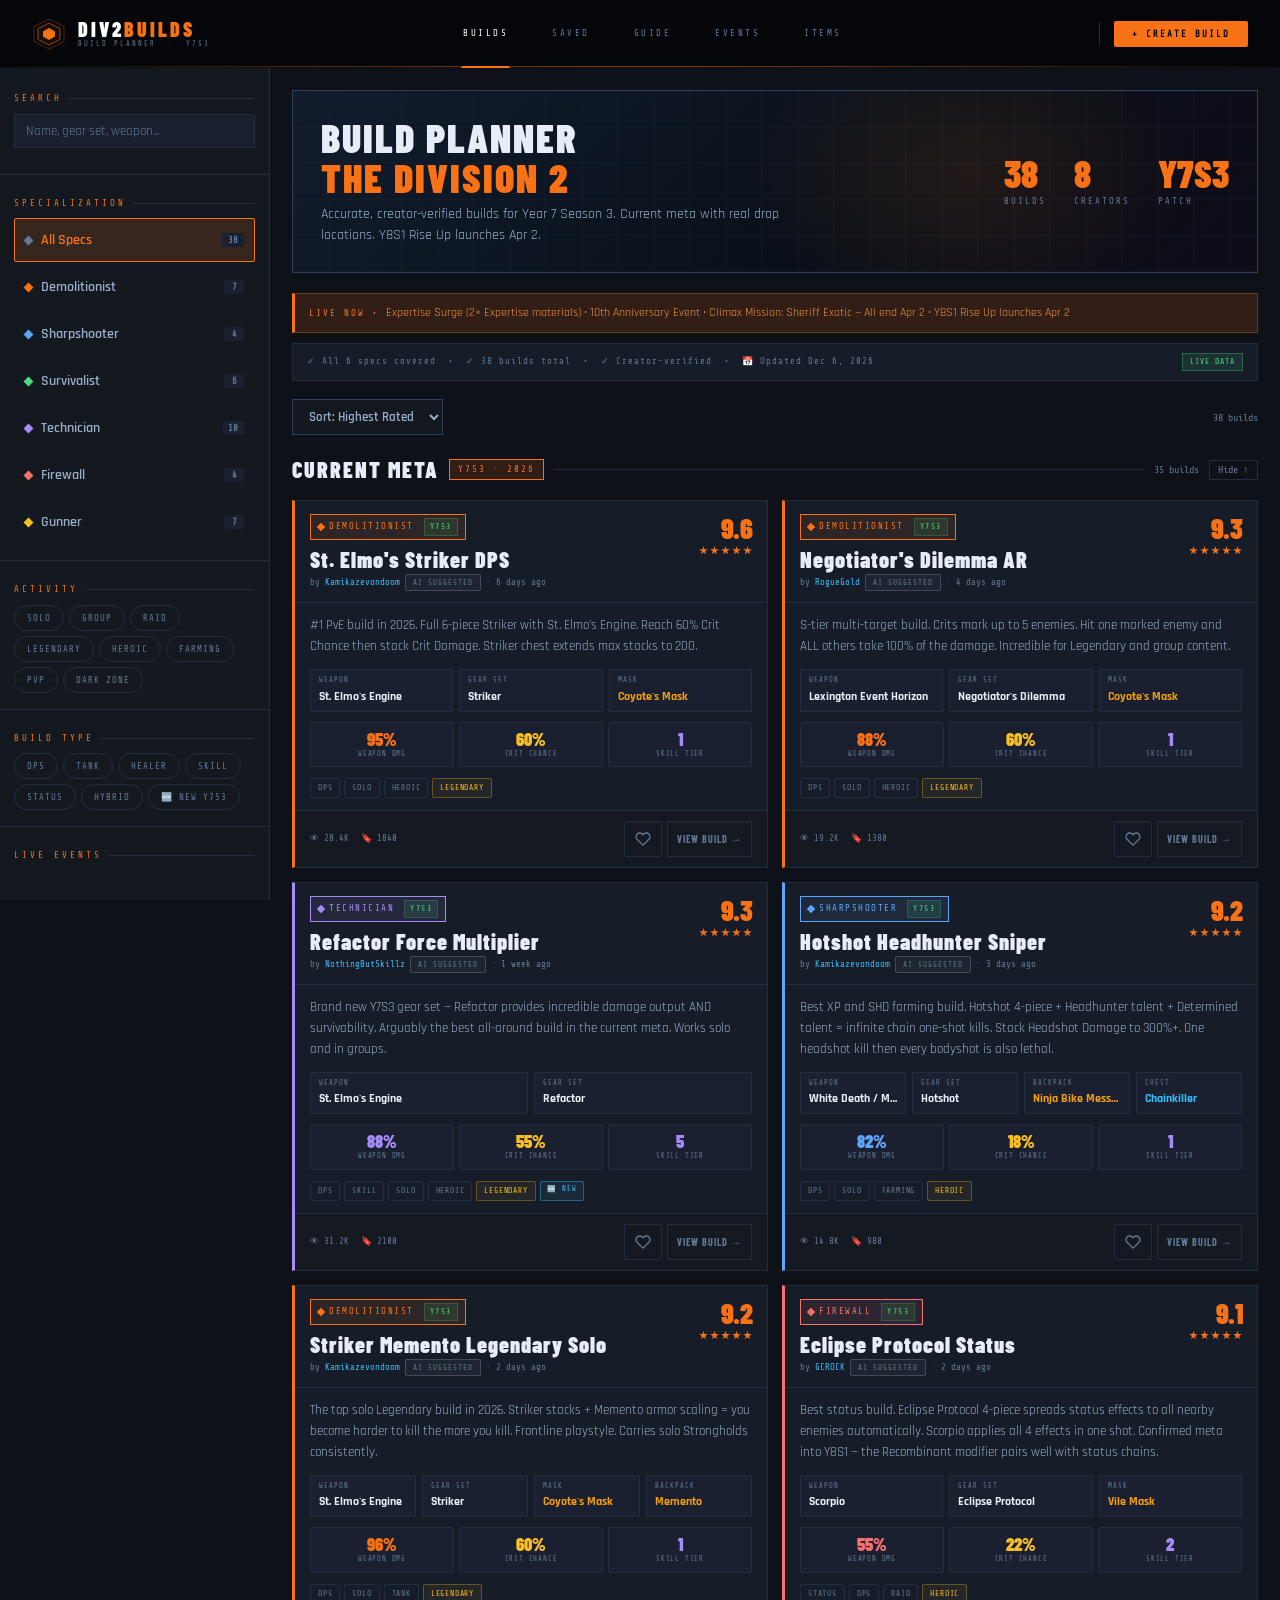
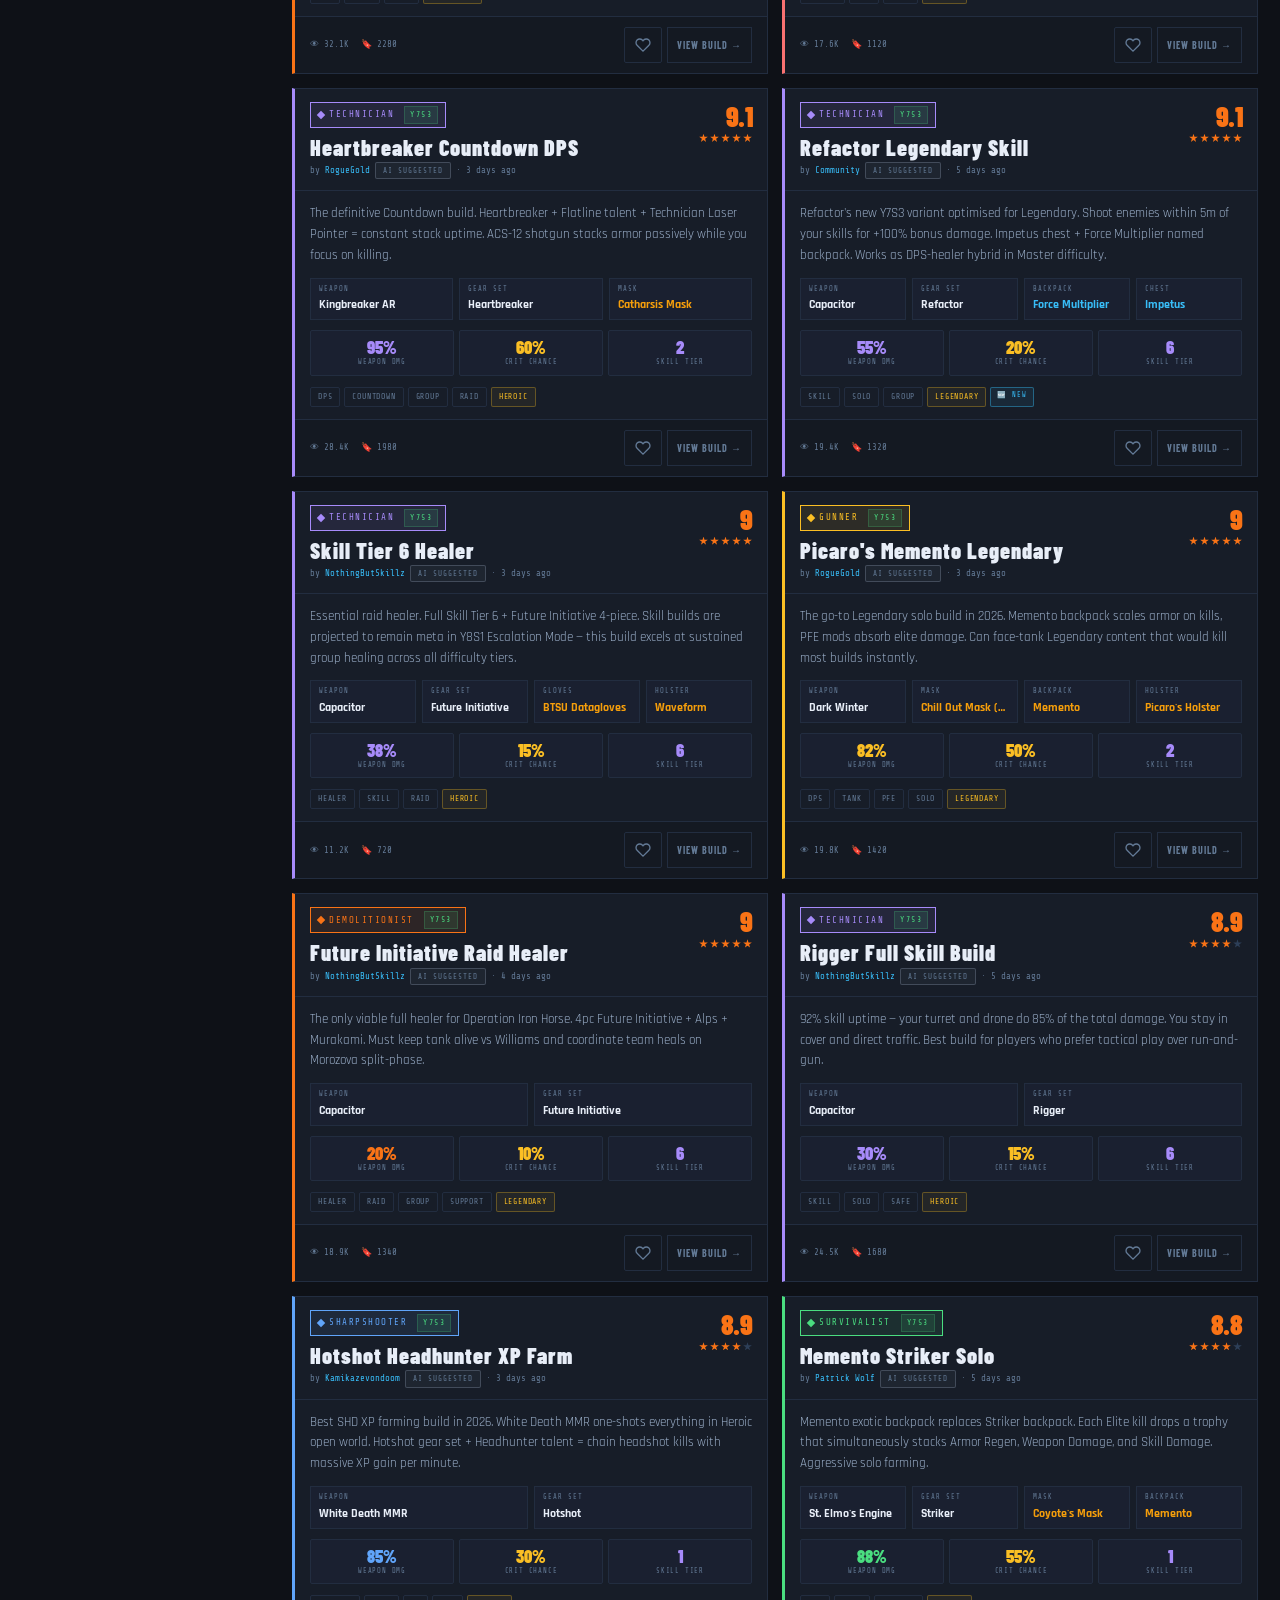
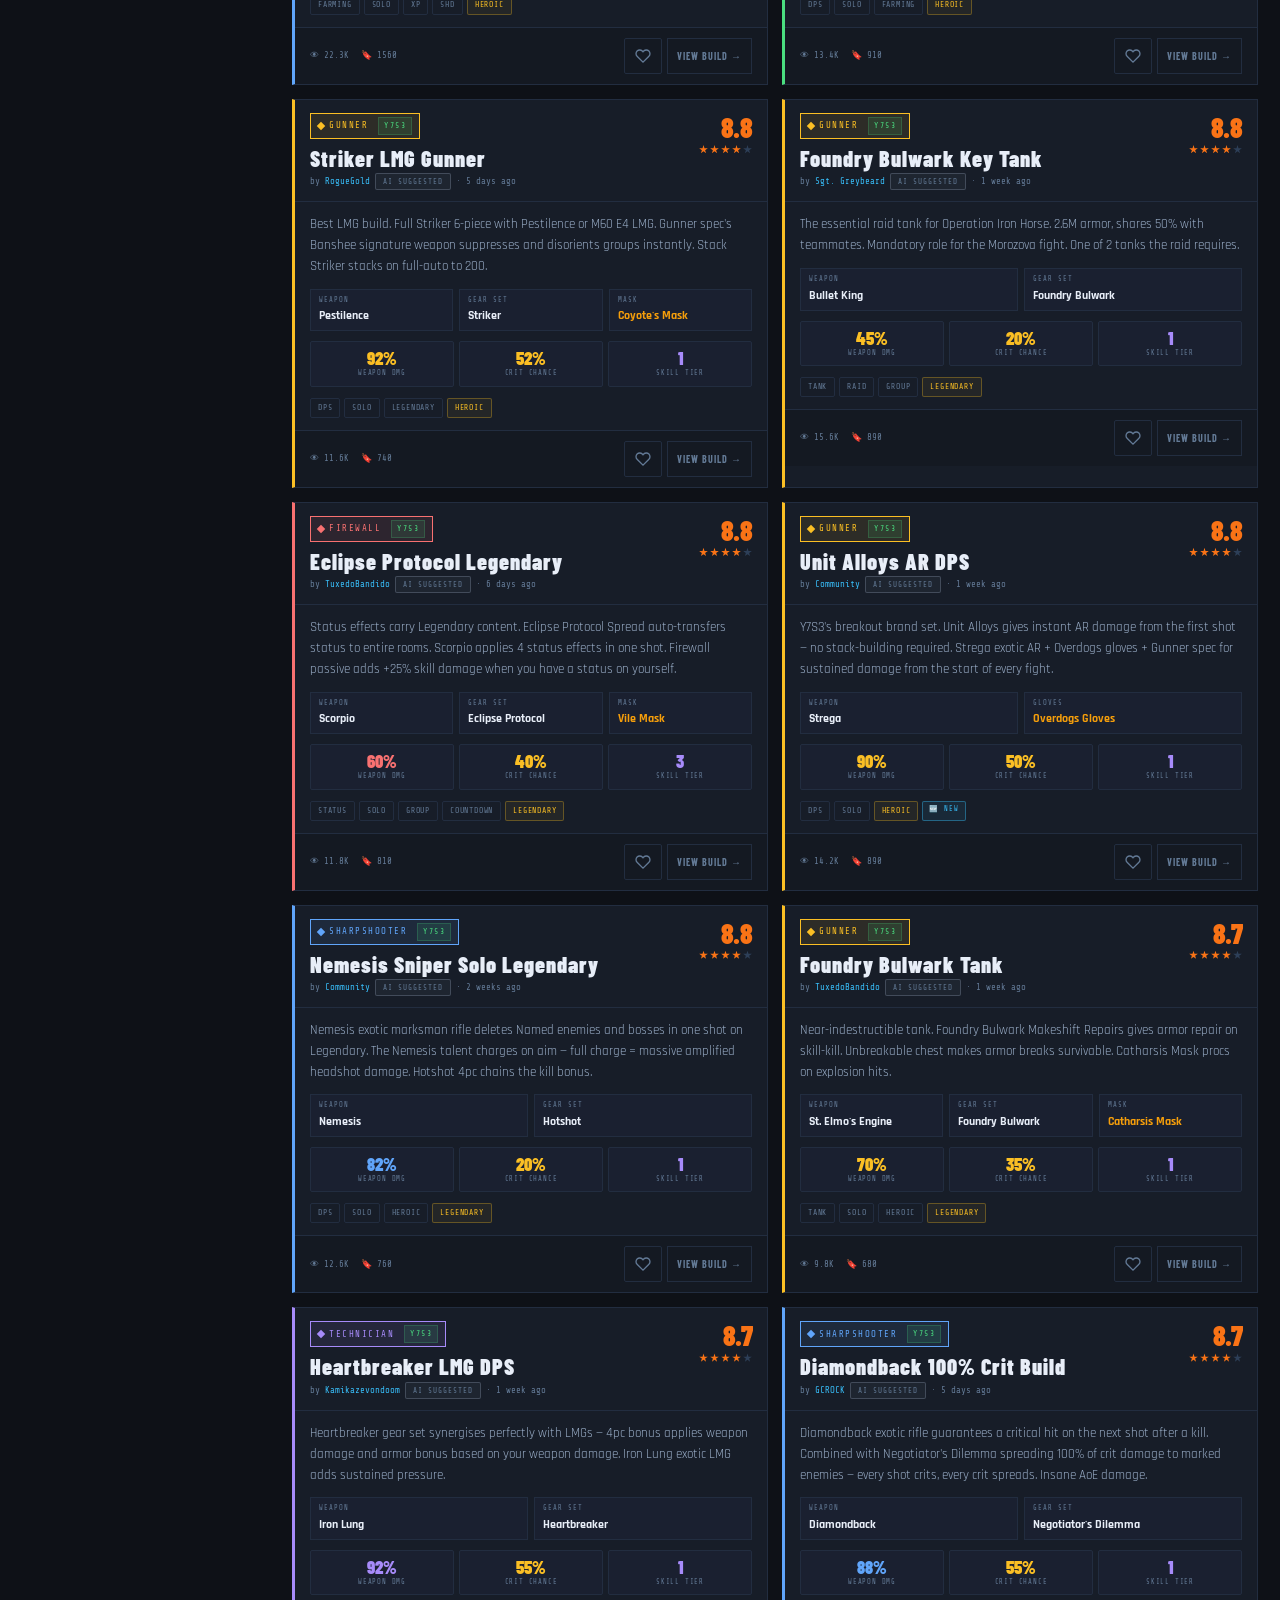
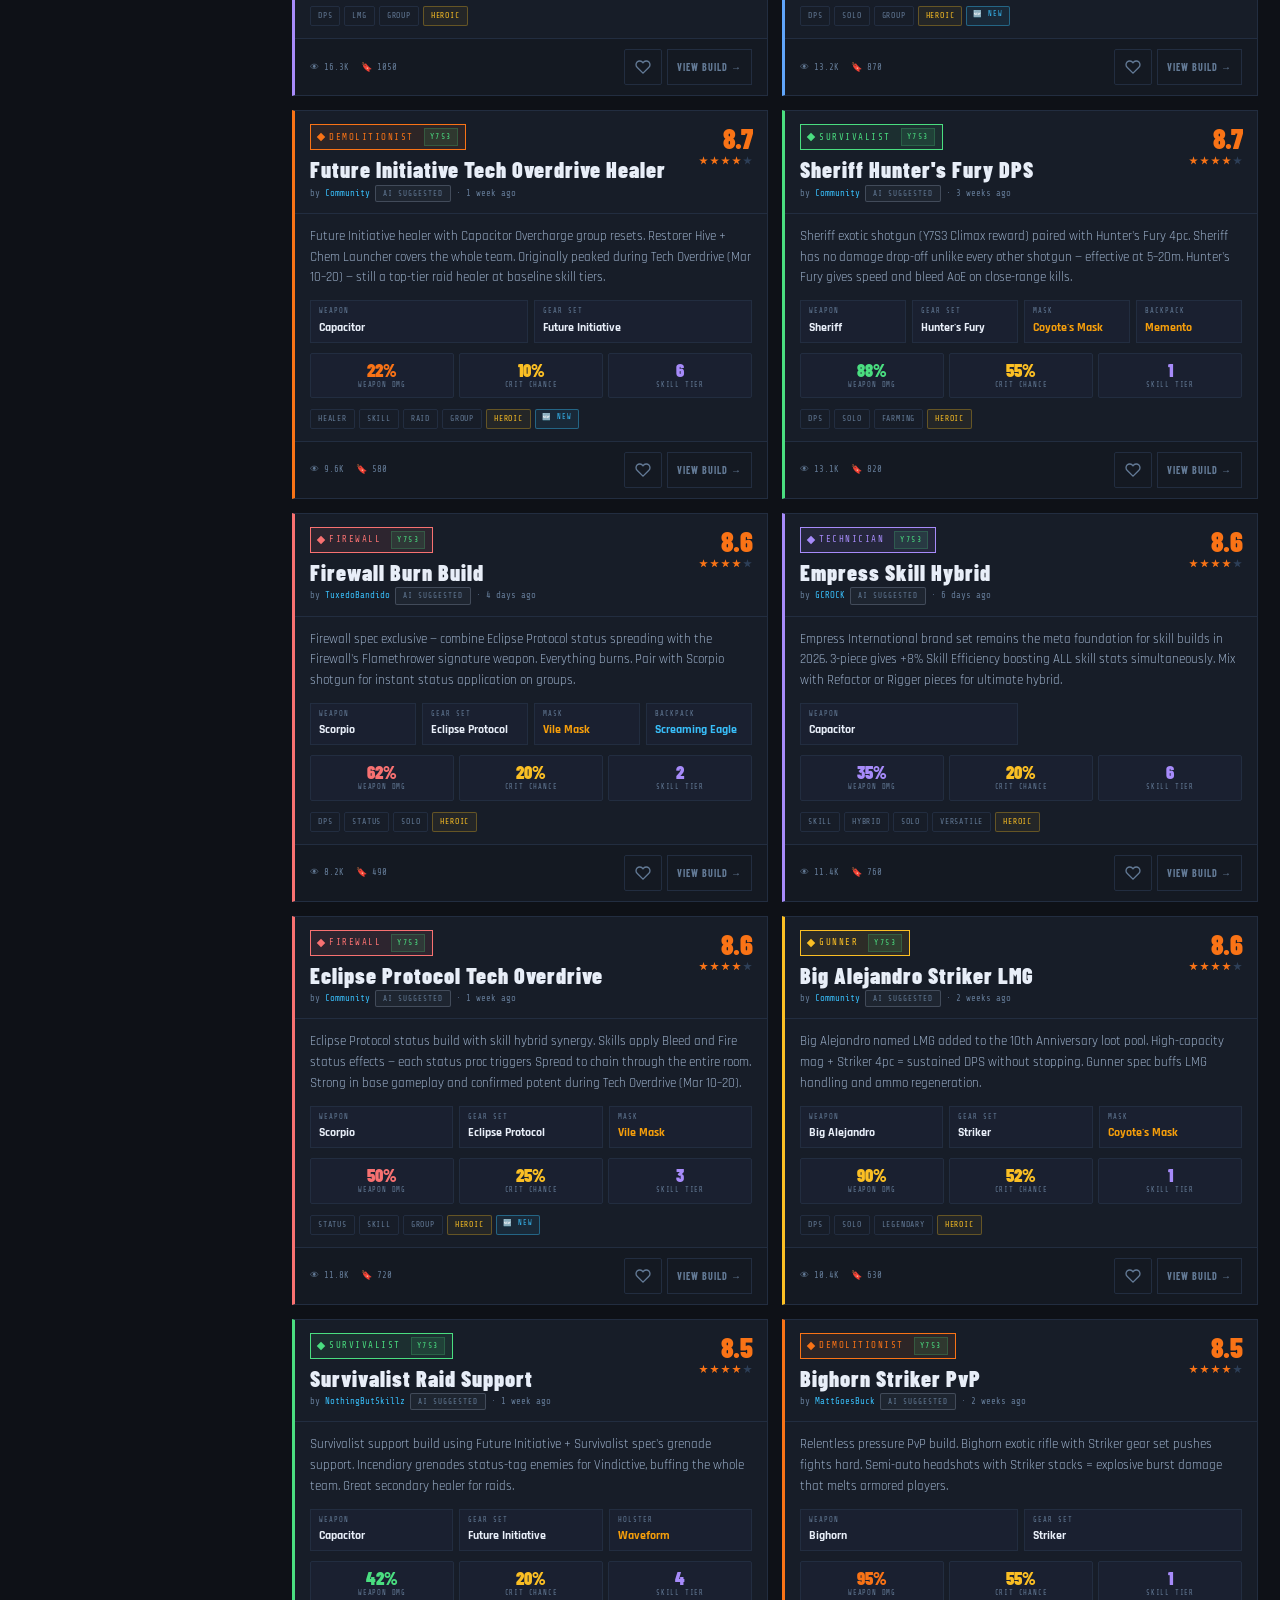
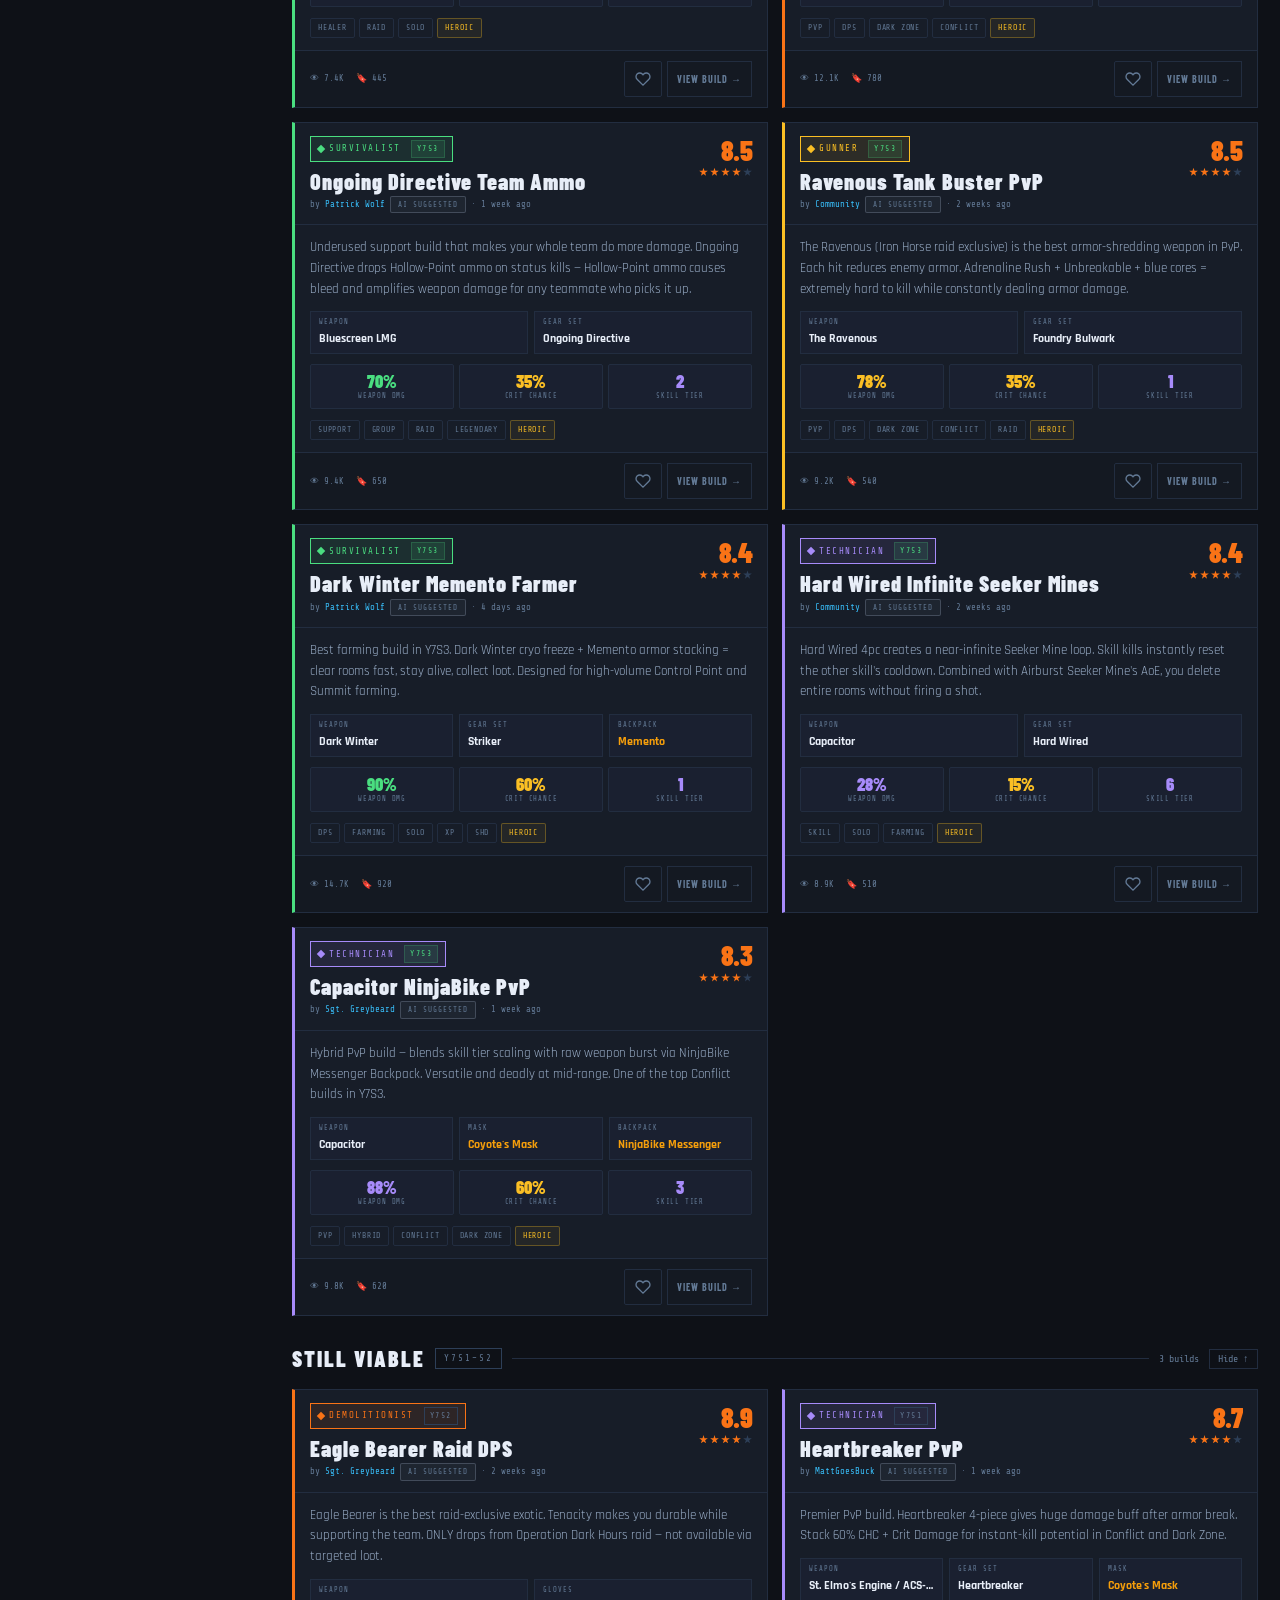
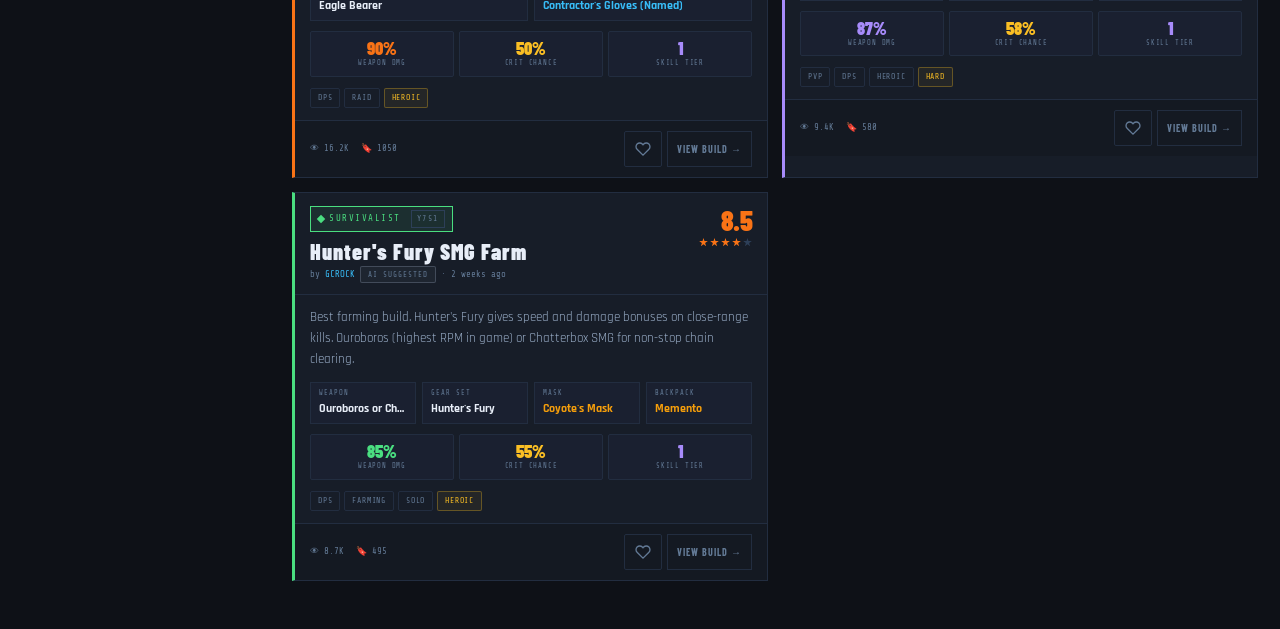
==== commit 1ca77d6b: "Add Items Explorer tab with Weapons, Gear Sets, Exotics, Talents, Skills sub-views Adds a full Items" ====
--- a/index.html
+++ b/index.html
@@ -370,6 +370,49 @@
 .guide-num{font-family:'Share Tech Mono',monospace;font-size:9px;background:var(--blue);color:#000;min-width:18px;height:18px;border-radius:50%;display:flex;align-items:center;justify-content:center;flex-shrink:0;margin-top:2px}
 .guide-dismiss{margin-top:12px;background:transparent;border:1px solid var(--border2);color:var(--text3);padding:5px 12px;font-family:'Share Tech Mono',monospace;font-size:8px;letter-spacing:1px;text-transform:uppercase;cursor:pointer;transition:all .15s}
 .guide-dismiss:hover{border-color:var(--blue);color:var(--blue)}
+/* ITEMS EXPLORER */
+.items-sub-nav{display:flex;gap:0;border-bottom:1px solid var(--border);margin-bottom:20px;flex-wrap:wrap}
+.items-sub-btn{font-family:'Share Tech Mono',monospace;font-size:9px;letter-spacing:2px;text-transform:uppercase;padding:10px 18px;cursor:pointer;border:none;background:transparent;color:var(--text3);border-bottom:2px solid transparent;transition:all .2s;margin-bottom:-1px}
+.items-sub-btn:hover{color:var(--text)}
+.items-sub-btn.active{color:var(--orange);border-bottom-color:var(--orange)}
+.item-fam-bar{display:flex;gap:5px;flex-wrap:wrap;margin-bottom:16px}
+.item-fam-btn{font-family:'Share Tech Mono',monospace;font-size:8px;letter-spacing:1.5px;text-transform:uppercase;padding:5px 12px;border:1px solid var(--border2);background:transparent;color:var(--text3);cursor:pointer;transition:all .15s}
+.item-fam-btn:hover{border-color:var(--orange);color:var(--orange)}
+.item-fam-btn.active{border-color:var(--orange);color:var(--orange);background:rgba(249,115,22,.08)}
+.items-search{width:100%;background:var(--bg3);border:1px solid var(--border2);color:var(--text);padding:9px 14px;font-family:'Rajdhani',sans-serif;font-size:14px;margin-bottom:16px;outline:none;transition:border-color .15s}
+.items-search:focus{border-color:var(--orange)}
+.items-grid{display:grid;grid-template-columns:repeat(auto-fill,minmax(300px,1fr));gap:10px}
+.item-card{background:var(--panel);border:1px solid var(--border);transition:border-color .2s;overflow:hidden}
+.item-card:hover{border-color:var(--border2)}
+.item-card-head{padding:10px 14px 8px;border-bottom:1px solid var(--border);display:flex;align-items:flex-start;justify-content:space-between;gap:8px}
+.item-card-name{font-family:'Barlow Condensed',sans-serif;font-size:16px;font-weight:700;letter-spacing:.5px;line-height:1.2}
+.item-card-body{padding:10px 14px}
+.item-card-row{display:flex;align-items:baseline;gap:6px;margin-bottom:5px;font-size:12px}
+.item-card-lbl{font-family:'Share Tech Mono',monospace;font-size:8px;letter-spacing:1.5px;text-transform:uppercase;color:var(--text3);flex-shrink:0;width:70px}
+.item-card-val{color:var(--text);font-family:'Rajdhani',sans-serif}
+.item-card-talent{padding:8px 14px 10px;border-top:1px solid var(--border);background:rgba(0,0,0,.2)}
+.item-card-talent-name{font-family:'Share Tech Mono',monospace;font-size:9px;letter-spacing:1px;text-transform:uppercase;margin-bottom:3px}
+.item-card-talent-desc{font-size:11px;color:var(--text2);line-height:1.5}
+.item-card-note{padding:6px 14px 10px;font-size:11px;color:var(--text3);font-style:italic;border-top:1px solid var(--border)}
+.rarity-exotic{color:var(--gold)}
+.rarity-named{color:var(--blue)}
+.rarity-gear-set{color:var(--orange)}
+.rarity-high-end{color:var(--text)}
+.rarity-badge{font-family:'Share Tech Mono',monospace;font-size:8px;letter-spacing:1.5px;text-transform:uppercase;padding:2px 6px;border:1px solid;white-space:nowrap}
+.rarity-badge.rarity-exotic{border-color:var(--gold);background:rgba(245,158,11,.1)}
+.rarity-badge.rarity-named{border-color:var(--blue);background:rgba(56,189,248,.1)}
+.rarity-badge.rarity-gear-set{border-color:var(--orange);background:rgba(249,115,22,.1)}
+.talent-badge{font-family:'Share Tech Mono',monospace;font-size:8px;letter-spacing:1px;text-transform:uppercase;padding:2px 6px;border:1px solid}
+.talent-badge.chest{color:var(--orange);border-color:rgba(249,115,22,.4);background:rgba(249,115,22,.08)}
+.talent-badge.backpack{color:var(--blue);border-color:rgba(56,189,248,.4);background:rgba(56,189,248,.08)}
+.talent-badge.weapon{color:var(--text2);border-color:var(--border2);background:rgba(0,0,0,.2)}
+.set-bonus-row{display:flex;gap:8px;margin-bottom:4px;font-size:12px}
+.set-bonus-lbl{font-family:'Share Tech Mono',monospace;font-size:8px;letter-spacing:1px;color:var(--green);flex-shrink:0;padding-top:2px}
+.set-bonus-val{color:var(--text2);font-family:'Rajdhani',sans-serif}
+.set-bonus-4pc{color:var(--text);font-family:'Rajdhani',sans-serif;font-size:12px;line-height:1.5}
+.skill-role-off{color:var(--red)}
+.skill-role-sup{color:var(--green)}
+.items-empty{text-align:center;padding:60px 20px;color:var(--text3);font-family:'Share Tech Mono',monospace;font-size:10px;letter-spacing:1px;text-transform:uppercase}
 .notif{position:fixed;bottom:24px;right:24px;background:var(--bg2);border:1px solid var(--border2);border-left:3px solid var(--orange);padding:12px 20px;font-family:'Barlow Condensed',sans-serif;font-size:13px;font-weight:700;letter-spacing:1.5px;text-transform:uppercase;color:var(--text);z-index:500;transform:translateY(20px);opacity:0;transition:all .25s cubic-bezier(.4,0,.2,1);pointer-events:none;box-shadow:0 8px 32px rgba(0,0,0,.5)}
 .notif.show{transform:translateY(0);opacity:1}
 /* MOBILE BOTTOM NAV */
@@ -581,6 +624,7 @@
     <li><a id="tab-guide" onclick="setTab('guide')">Guide</a></li>
     <li><a id="tab-events" onclick="setTab('events')">Events</a></li>
     <li><a id="tab-creators" style="display:none" onclick="setTab('creators')">Creators</a></li>
+    <li><a id="tab-items" onclick="setTab('items')">Items</a></li>
   </ul>
   <div class="nav-actions">
     <div class="nav-sep"></div>
@@ -633,6 +677,11 @@
       <div class="mob-nav-pip"></div>
       <svg viewBox="0 0 24 24" fill="none" stroke="currentColor" stroke-width="1.8"><path d="M17 21v-2a4 4 0 0 0-4-4H5a4 4 0 0 0-4 4v2"/><circle cx="9" cy="7" r="4"/><path d="M23 21v-2a4 4 0 0 0-3-3.87"/><path d="M16 3.13a4 4 0 0 1 0 7.75"/></svg>
       <span class="mob-nav-lbl">Creators</span>
+    </button>
+    <button class="mob-nav-item" id="mob-items" onclick="setTab('items')">
+      <div class="mob-nav-pip"></div>
+      <svg viewBox="0 0 24 24" fill="none" stroke="currentColor" stroke-width="1.8"><ellipse cx="12" cy="5" rx="9" ry="3"/><path d="M21 12c0 1.66-4.03 3-9 3S3 13.66 3 12"/><path d="M3 5v14c0 1.66 4.03 3 9 3s9-1.34 9-3V5"/></svg>
+      <span class="mob-nav-lbl">Items</span>
     </button>
   </div>
 </nav>
@@ -2092,7 +2141,7 @@
 function setTab(t){
   currentTab=t;
   window.scrollTo({top:0,behavior:'smooth'});
-  ['builds','saved','events','creators','guide'].forEach(function(x){
+  ['builds','saved','events','creators','guide','items'].forEach(function(x){
     var el=document.getElementById('tab-'+x);
     if(el) el.classList.toggle('active',x===t);
     var mel=document.getElementById('mob-'+x);
@@ -2179,6 +2228,7 @@
   if(currentTab==='events'){renderEvents(main);return;}
   if(currentTab==='creators'){renderCreators(main);return;}
   if(currentTab==='guide'){renderGuide(main);return;}
+  if(currentTab==='items'){renderItems(main);return;}
   var sortVal=document.getElementById('mainSort')?document.getElementById('mainSort').value:'top';
   var filtered=getFiltered();
   var sorted=sortBuilds(sortVal,filtered);
@@ -3021,6 +3071,255 @@
 })();
 
 
+// ── Items Explorer ──
+var itemDB = null;
+var currentItemsTab = 'weapons';
+var currentWeaponFamily = 'all';
+var itemsSearchQ = '';
+
+function loadItemDB(cb){
+  if(itemDB){ cb(itemDB); return; }
+  fetch('items.json')
+    .then(function(r){ return r.json(); })
+    .then(function(data){ itemDB = data; cb(data); })
+    .catch(function(){ cb(null); });
+}
+
+function renderItems(main){
+  main.innerHTML = '<div class="page-head"><div class="ph-grid"></div><div class="ph-content">'
+    + '<div class="ph-eyebrow">DATABASE</div>'
+    + '<h2 class="ph-title">Item Explorer</h2>'
+    + '<p class="ph-sub">Browse weapons, gear sets, exotics, talents, and skills. All data from items.json.</p>'
+    + '</div></div><div id="itemsRoot" style="padding:20px 0"><div style="font-family:\'Share Tech Mono\',monospace;font-size:9px;letter-spacing:2px;color:var(--text3);text-align:center;padding:30px">LOADING DATABASE…</div></div>';
+  loadItemDB(function(db){
+    var root = document.getElementById('itemsRoot');
+    if(!root) return;
+    if(!db){
+      root.innerHTML = '<div class="items-empty">Failed to load items.json — check the file exists and is valid JSON.</div>';
+      return;
+    }
+    root.innerHTML = '';
+    renderItemsView(db, root);
+  });
+}
+
+function renderItemsView(db, root){
+  var tabs = [
+    {key:'weapons', label:'Weapons'},
+    {key:'gearsets', label:'Gear Sets'},
+    {key:'exotics', label:'Exotics'},
+    {key:'talents', label:'Talents'},
+    {key:'skills', label:'Skills'}
+  ];
+  var subNav = '<div class="items-sub-nav">'
+    + tabs.map(function(t){
+        return '<button class="items-sub-btn'+(currentItemsTab===t.key?' active':'')+'" onclick="setItemsTab(\''+t.key+'\',this)">'+t.label+'</button>';
+      }).join('')
+    + '</div>';
+  var searchBar = '<input class="items-search" type="text" placeholder="Search items…" value="'+itemsSearchQ.replace(/"/g,'&quot;')+'" oninput="itemsSearchQ=this.value;renderItemsContent(itemDB,document.getElementById(\'itemsContent\'))">';
+  var contentDiv = '<div id="itemsContent"></div>';
+  root.innerHTML = subNav + searchBar + contentDiv;
+  renderItemsContent(db, document.getElementById('itemsContent'));
+}
+
+function setItemsTab(key, el){
+  currentItemsTab = key;
+  currentWeaponFamily = 'all';
+  document.querySelectorAll('.items-sub-btn').forEach(function(b){ b.classList.remove('active'); });
+  if(el) el.classList.add('active');
+  var cont = document.getElementById('itemsContent');
+  if(cont) renderItemsContent(itemDB, cont);
+}
+
+function renderItemsContent(db, cont){
+  if(!cont || !db) return;
+  var q = itemsSearchQ.toLowerCase().trim();
+  if(currentItemsTab==='weapons') renderWeaponsTab(cont, db, q);
+  else if(currentItemsTab==='gearsets') renderGearSetsTab(cont, db, q);
+  else if(currentItemsTab==='exotics') renderExoticsTab(cont, db, q);
+  else if(currentItemsTab==='talents') renderTalentsTab(cont, db, q);
+  else if(currentItemsTab==='skills') renderSkillsTab(cont, db, q);
+}
+
+function weaponFamilyLabel(f){
+  var m = {ar:'Assault Rifle',lmg:'LMG',smg:'SMG',mmr:'Marksman Rifle',shotgun:'Shotgun',rifle:'Rifle',pistol:'Pistol'};
+  return m[f]||f.toUpperCase();
+}
+function rarityClass(r){ return 'rarity-'+(r||'high-end').replace(/\s+/g,'-'); }
+function rarityLabel(r){ var m={'high-end':'High-End','named':'Named','gear-set':'Gear Set','exotic':'Exotic'}; return m[r]||r||''; }
+function capitalize(s){ return s?s.charAt(0).toUpperCase()+s.slice(1):s; }
+
+function renderWeaponsTab(cont, db, q){
+  var families = ['all','ar','lmg','smg','mmr','shotgun','rifle','pistol'];
+  var famBar = '<div class="item-fam-bar">'
+    + families.map(function(f){
+        var lbl = f==='all'?'All':weaponFamilyLabel(f);
+        return '<button class="item-fam-btn'+(currentWeaponFamily===f?' active':'')+'" onclick="currentWeaponFamily=\''+f+'\';document.querySelectorAll(\'.item-fam-btn\').forEach(function(b){b.classList.remove(\'active\');});this.classList.add(\'active\');renderItemsContent(itemDB,document.getElementById(\'itemsContent\'))">'+lbl+'</button>';
+      }).join('')
+    + '</div>';
+  var weapons = (db.weapons||[]).filter(function(w){
+    if(currentWeaponFamily!=='all' && w.family!==currentWeaponFamily) return false;
+    if(q) return (w.name+' '+(w.family||'')+' '+(w.rarity||'')).toLowerCase().includes(q);
+    return true;
+  });
+  if(!weapons.length){
+    cont.innerHTML = famBar + '<div class="items-empty">No weapons match.</div>';
+    return;
+  }
+  var talentMap = {};
+  (db.weaponTalents||[]).forEach(function(t){ talentMap[t.id]=t; });
+  var cards = weapons.map(function(w){
+    var rc = rarityClass(w.rarity);
+    var rl = rarityLabel(w.rarity);
+    var talent = talentMap[w.talentId];
+    return '<div class="item-card">'
+      + '<div class="item-card-head">'
+        + '<div>'
+          + '<div class="item-card-name '+rc+'">'+w.name+'</div>'
+          + '<div style="font-family:\'Share Tech Mono\',monospace;font-size:8px;letter-spacing:1.5px;color:var(--text3);text-transform:uppercase;margin-top:3px">'+weaponFamilyLabel(w.family||'')+'</div>'
+        + '</div>'
+        + (rl?'<span class="rarity-badge '+rc+'">'+rl+'</span>':'')
+      + '</div>'
+      + '<div class="item-card-body">'
+        + '<div class="item-card-row"><span class="item-card-lbl">Core 1</span><span class="item-card-val">'+( w.core1||'—')+'</span></div>'
+        + '<div class="item-card-row"><span class="item-card-lbl">Core 2</span><span class="item-card-val">'+( w.core2||'—')+'</span></div>'
+        + (w.attr3Options && w.attr3Options.length ? '<div class="item-card-row"><span class="item-card-lbl">Attr 3</span><span class="item-card-val">'+w.attr3Options.join(' / ')+'</span></div>' : '')
+        + (w.modSlots && w.modSlots.length ? '<div class="item-card-row"><span class="item-card-lbl">Mods</span><span class="item-card-val">'+w.modSlots.join(', ')+'</span></div>' : '')
+        + (w.primaryDrop ? '<div class="item-card-row"><span class="item-card-lbl">Drop</span><span class="item-card-val" style="color:var(--text3)">'+w.primaryDrop+'</span></div>' : '')
+      + '</div>'
+      + (talent ? '<div class="item-card-talent">'
+          + '<div class="item-card-talent-name" style="color:var(--orange)">'+talent.name+'</div>'
+          + '<div class="item-card-talent-desc">'+talent.description+'</div>'
+        + '</div>' : '')
+      + (w.shortNote ? '<div class="item-card-note">'+w.shortNote+'</div>' : '')
+    + '</div>';
+  }).join('');
+  cont.innerHTML = famBar + '<div class="items-grid">'+cards+'</div>';
+}
+
+function renderGearSetsTab(cont, db, q){
+  var sets = (db.gearSets||[]).filter(function(s){
+    if(!q) return true;
+    return (s.name+' '+(s.identity||'')+' '+(s.playstyle||'')).toLowerCase().includes(q);
+  });
+  if(!sets.length){ cont.innerHTML='<div class="items-empty">No gear sets match.</div>'; return; }
+  var chestMap = {}, bpMap = {};
+  (db.chestTalents||[]).forEach(function(t){ chestMap[t.id]=t; });
+  (db.backpackTalents||[]).forEach(function(t){ bpMap[t.id]=t; });
+  var cards = sets.map(function(s){
+    var ct = chestMap[s.chestTalentId];
+    var bt = bpMap[s.backpackTalentId];
+    return '<div class="item-card">'
+      + '<div class="item-card-head">'
+        + '<div>'
+          + '<div class="item-card-name rarity-gear-set">'+s.name+'</div>'
+          + (s.identity?'<div style="font-size:11px;color:var(--text3);margin-top:3px">'+s.identity+'</div>':'')
+        + '</div>'
+        + (s.playstyle?'<span class="talent-badge weapon" style="text-transform:uppercase">'+s.playstyle+'</span>':'')
+      + '</div>'
+      + '<div class="item-card-body">'
+        + (s.bonus2pc?'<div class="set-bonus-row"><span class="set-bonus-lbl">2 PC</span><span class="set-bonus-val">'+s.bonus2pc+'</span></div>':'')
+        + (s.bonus3pc?'<div class="set-bonus-row"><span class="set-bonus-lbl">3 PC</span><span class="set-bonus-val">'+s.bonus3pc+'</span></div>':'')
+        + (s.bonus4pc?'<div class="set-bonus-row"><span class="set-bonus-lbl">4 PC</span><span class="set-bonus-4pc">'+s.bonus4pc+'</span></div>':'')
+      + '</div>'
+      + ((ct||bt)?'<div class="item-card-talent">'
+          + (ct?'<div style="margin-bottom:'+(bt?'8px':'0')+'"><div class="item-card-talent-name"><span class="talent-badge chest">CHEST</span> <span style="color:var(--orange)">'+ct.name+'</span></div><div class="item-card-talent-desc">'+ct.description+'</div></div>':'')
+          + (bt?'<div><div class="item-card-talent-name"><span class="talent-badge backpack">BACKPACK</span> <span style="color:var(--blue)">'+bt.name+'</span></div><div class="item-card-talent-desc">'+bt.description+'</div></div>':'')
+        + '</div>':'')
+    + '</div>';
+  }).join('');
+  cont.innerHTML = '<div class="items-grid">'+cards+'</div>';
+}
+
+function renderExoticsTab(cont, db, q){
+  var exotics = (db.exotics||[]).filter(function(e){
+    if(!q) return true;
+    return (e.name+' '+(e.slot||'')+' '+(e.uniqueEffect||'')).toLowerCase().includes(q);
+  });
+  if(!exotics.length){ cont.innerHTML='<div class="items-empty">No exotics match.</div>'; return; }
+  var cards = exotics.map(function(e){
+    return '<div class="item-card">'
+      + '<div class="item-card-head">'
+        + '<div>'
+          + '<div class="item-card-name rarity-exotic">'+e.name+'</div>'
+          + '<div style="font-family:\'Share Tech Mono\',monospace;font-size:8px;letter-spacing:1.5px;color:var(--text3);text-transform:uppercase;margin-top:3px">'+(e.slot||'')+'</div>'
+        + '</div>'
+        + '<span class="rarity-badge rarity-exotic">Exotic</span>'
+      + '</div>'
+      + '<div class="item-card-body">'
+        + (e.uniqueEffect?'<div style="font-size:12px;color:var(--text2);line-height:1.5;margin-bottom:8px">'+e.uniqueEffect+'</div>':'')
+        + (e.primaryAcquisition?'<div class="item-card-row"><span class="item-card-lbl">Drop</span><span class="item-card-val" style="color:var(--text3)">'+e.primaryAcquisition+'</span></div>':'')
+        + (e.playstyle && e.playstyle.length?'<div class="item-card-row"><span class="item-card-lbl">Builds</span><span class="item-card-val">'+e.playstyle.map(capitalize).join(', ')+'</span></div>':'')
+      + '</div>'
+    + '</div>';
+  }).join('');
+  cont.innerHTML = '<div class="items-grid">'+cards+'</div>';
+}
+
+function renderTalentsTab(cont, db, q){
+  var allTalents = []
+    .concat((db.weaponTalents||[]).map(function(t){ return Object.assign({},t,{_cat:'weapon'}); }))
+    .concat((db.chestTalents||[]).map(function(t){ return Object.assign({},t,{_cat:'chest'}); }))
+    .concat((db.backpackTalents||[]).map(function(t){ return Object.assign({},t,{_cat:'backpack'}); }));
+  if(q) allTalents = allTalents.filter(function(t){ return (t.name+' '+t.description).toLowerCase().includes(q); });
+  if(!allTalents.length){ cont.innerHTML='<div class="items-empty">No talents match.</div>'; return; }
+  var groups = {weapon:[], chest:[], backpack:[]};
+  allTalents.forEach(function(t){ if(groups[t._cat]) groups[t._cat].push(t); });
+  var html = '';
+  [{key:'weapon',label:'Weapon Talents'},{key:'chest',label:'Chest Talents'},{key:'backpack',label:'Backpack Talents'}].forEach(function(g){
+    var list = groups[g.key];
+    if(!list.length) return;
+    html += '<div style="margin-bottom:24px">'
+      + '<div style="font-family:\'Share Tech Mono\',monospace;font-size:9px;letter-spacing:2px;text-transform:uppercase;color:var(--text3);margin-bottom:10px;padding-bottom:6px;border-bottom:1px solid var(--border)">'+g.label+' <span style="color:var(--orange)">'+list.length+'</span></div>'
+      + '<div class="items-grid">'
+      + list.map(function(t){
+          var gearSetLabel = '';
+          if(t.gearSetId){
+            var setName = t.gearSetId.replace('set-','').replace(/-/g,' ');
+            gearSetLabel = '<span style="font-size:10px;color:var(--orange);font-family:\'Share Tech Mono\',monospace;letter-spacing:1px">'+setName.toUpperCase()+'</span>';
+          }
+          if(t.lockedToWeaponId){
+            var wname = t.lockedToWeaponId.replace(/^[a-z]+-/,'').replace(/-/g,' ');
+            gearSetLabel = '<span style="font-size:10px;color:var(--gold);font-family:\'Share Tech Mono\',monospace;letter-spacing:1px">LOCKED: '+wname.toUpperCase()+'</span>';
+          }
+          return '<div class="item-card">'
+            + '<div class="item-card-head">'
+              + '<div>'
+                + '<div class="item-card-name" style="font-size:14px">'+t.name+'</div>'
+                + (gearSetLabel?'<div style="margin-top:3px">'+gearSetLabel+'</div>':'')
+              + '</div>'
+              + '<span class="talent-badge '+g.key+'">'+g.key+'</span>'
+            + '</div>'
+            + '<div class="item-card-body"><div style="font-size:12px;color:var(--text2);line-height:1.6">'+t.description+'</div></div>'
+          + '</div>';
+        }).join('')
+      + '</div></div>';
+  });
+  cont.innerHTML = html;
+}
+
+function renderSkillsTab(cont, db, q){
+  var skills = (db.skills||[]).filter(function(s){
+    if(!q) return true;
+    return (s.name+' '+(s.description||'')+' '+(s.role||'')).toLowerCase().includes(q);
+  });
+  if(!skills.length){ cont.innerHTML='<div class="items-empty">No skills match.</div>'; return; }
+  var cards = skills.map(function(s){
+    var roleColor = s.role==='offense'?'var(--red)':s.role==='support'?'var(--green)':'var(--blue)';
+    return '<div class="item-card">'
+      + '<div class="item-card-head">'
+        + '<div>'
+          + '<div class="item-card-name">'+s.name+'</div>'
+          + (s.parentSkill?'<div style="font-family:\'Share Tech Mono\',monospace;font-size:8px;letter-spacing:1.5px;color:var(--text3);text-transform:uppercase;margin-top:3px">'+s.parentSkill+'</div>':'')
+        + '</div>'
+        + (s.role?'<span style="font-family:\'Share Tech Mono\',monospace;font-size:8px;letter-spacing:1px;text-transform:uppercase;padding:2px 7px;border:1px solid '+roleColor+';color:'+roleColor+';background:rgba(0,0,0,.2)">'+s.role+'</span>':'')
+      + '</div>'
+      + '<div class="item-card-body"><div style="font-size:12px;color:var(--text2);line-height:1.6">'+s.description+'</div></div>'
+    + '</div>';
+  }).join('');
+  cont.innerHTML = '<div class="items-grid">'+cards+'</div>';
+}
+
 renderEvWidget();
 renderMain();
 
@@ -3043,7 +3342,7 @@
 var origSetTab=setTab;
 setTab=function(t){
   origSetTab(t);
-  ['builds','saved','events','creators'].forEach(function(x){
+  ['builds','saved','events','creators','items'].forEach(function(x){
     var el=document.getElementById('mob-'+x);
     if(el) el.classList.toggle('active',x===t);
   });
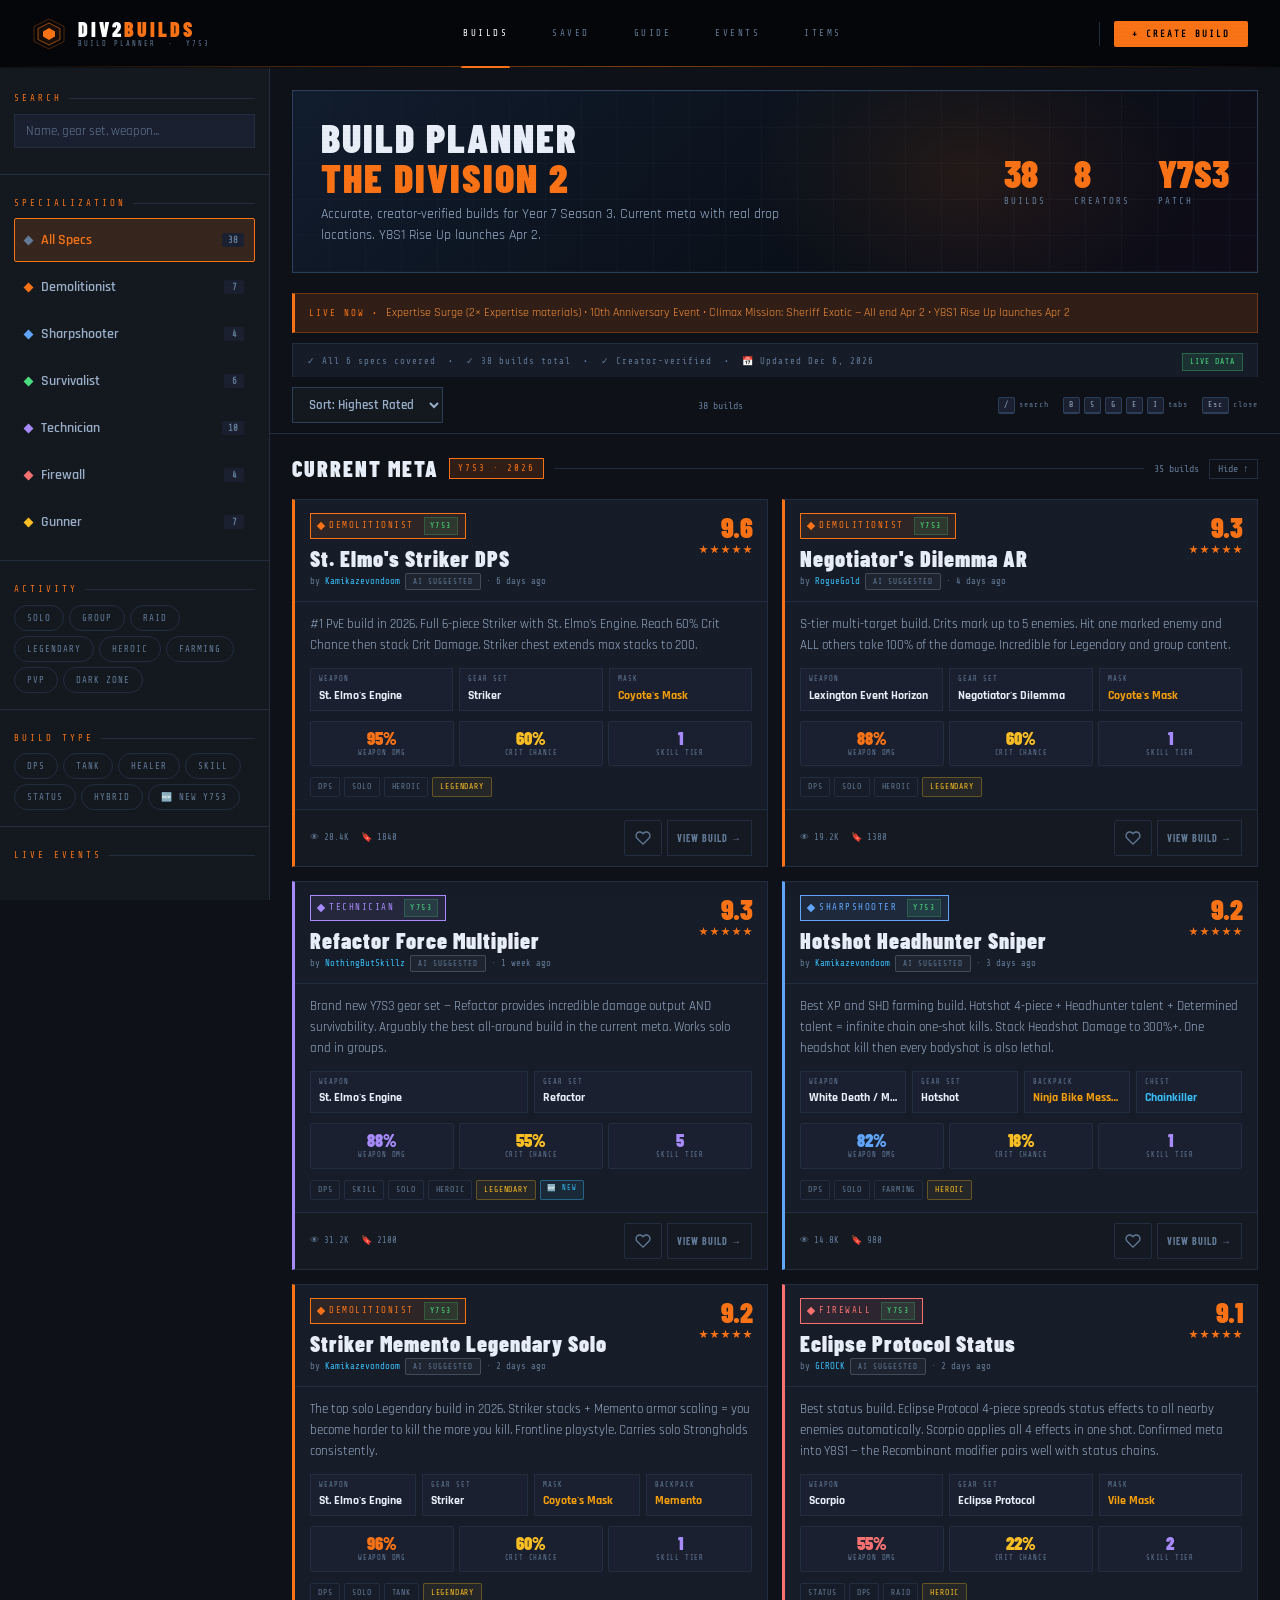
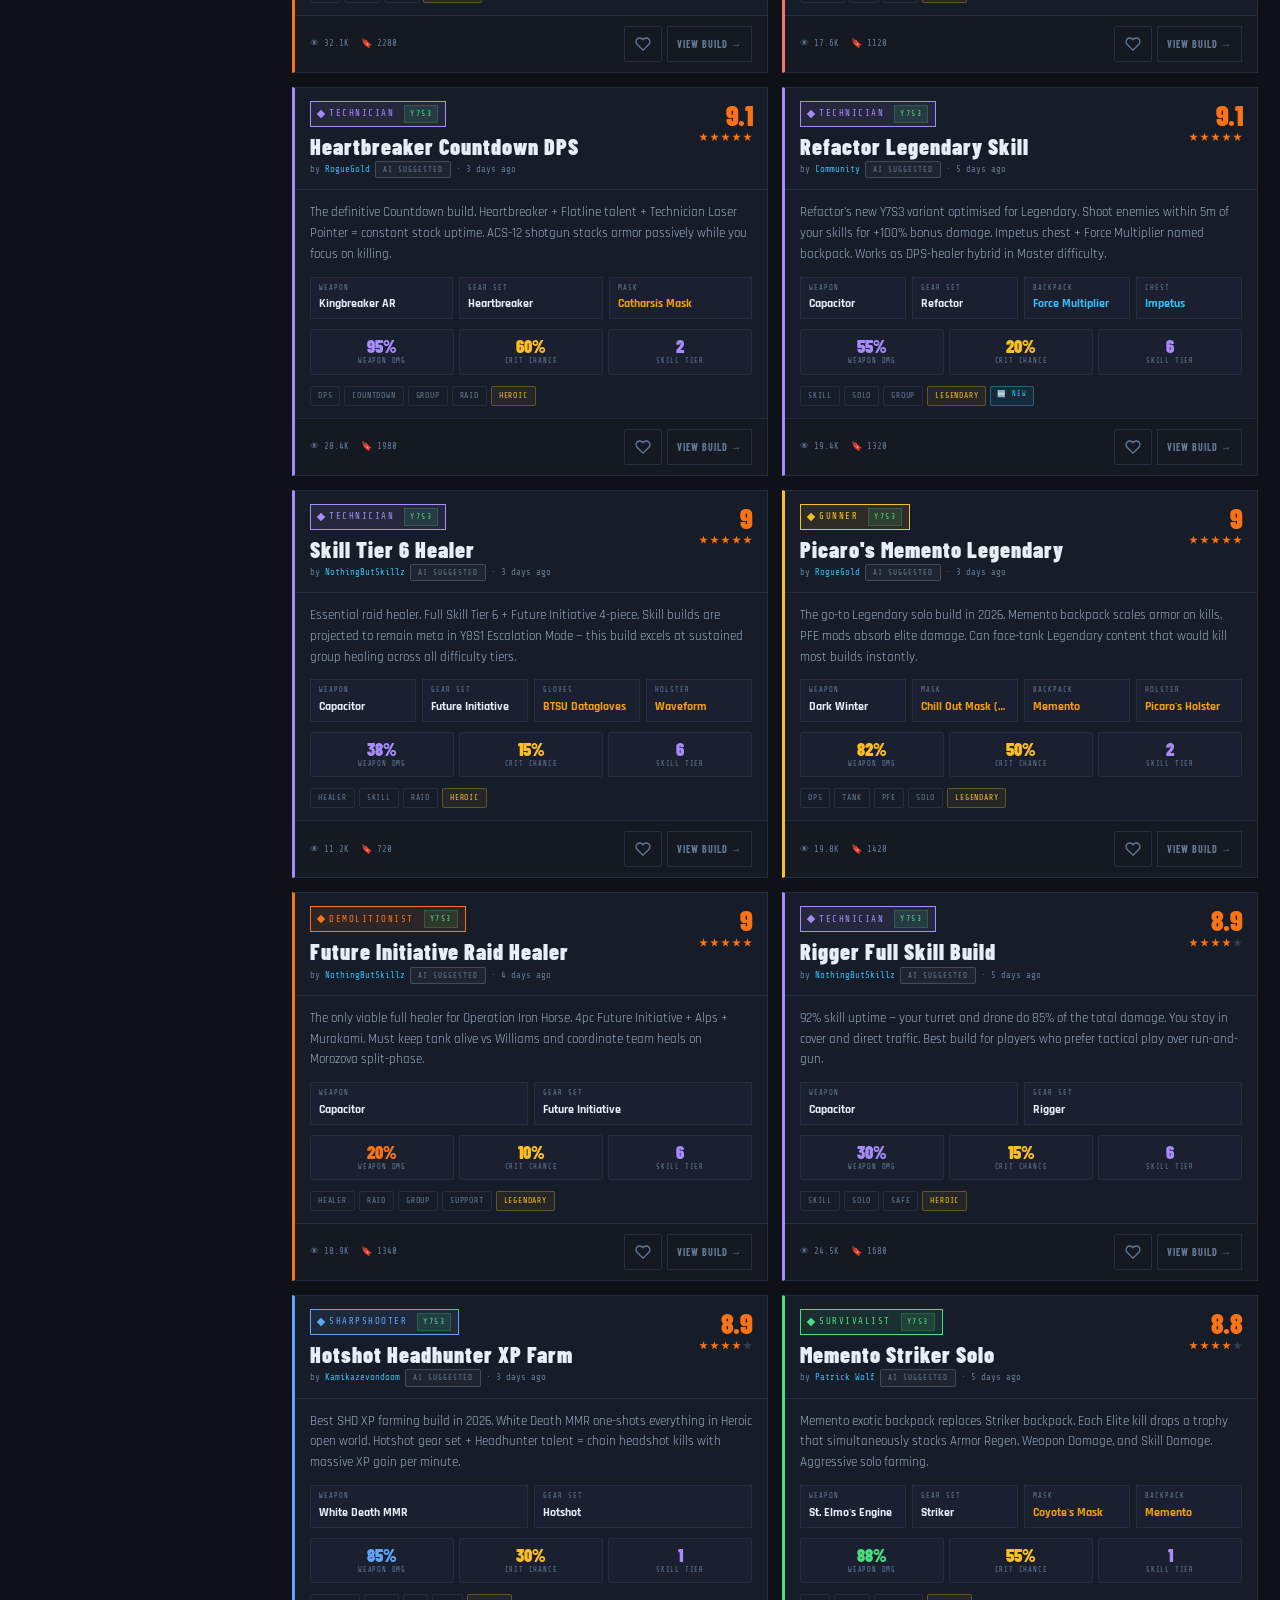
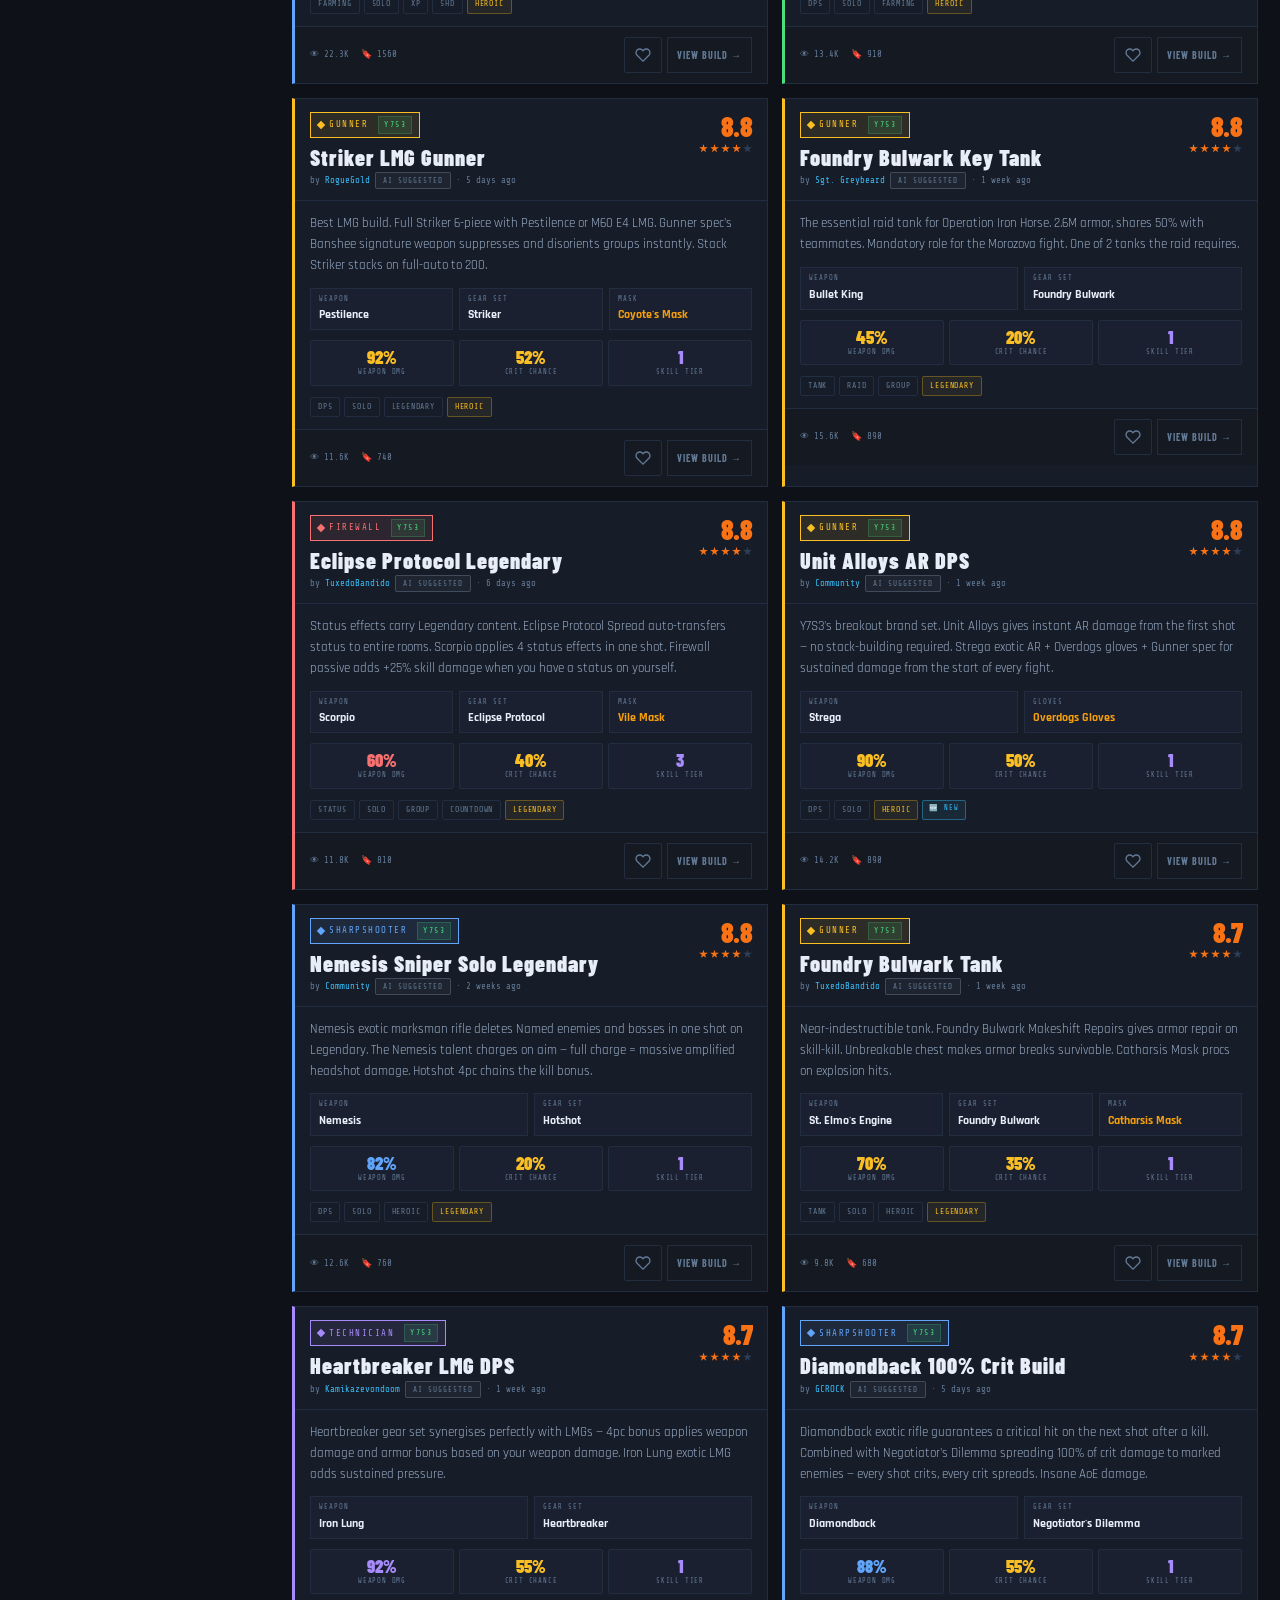
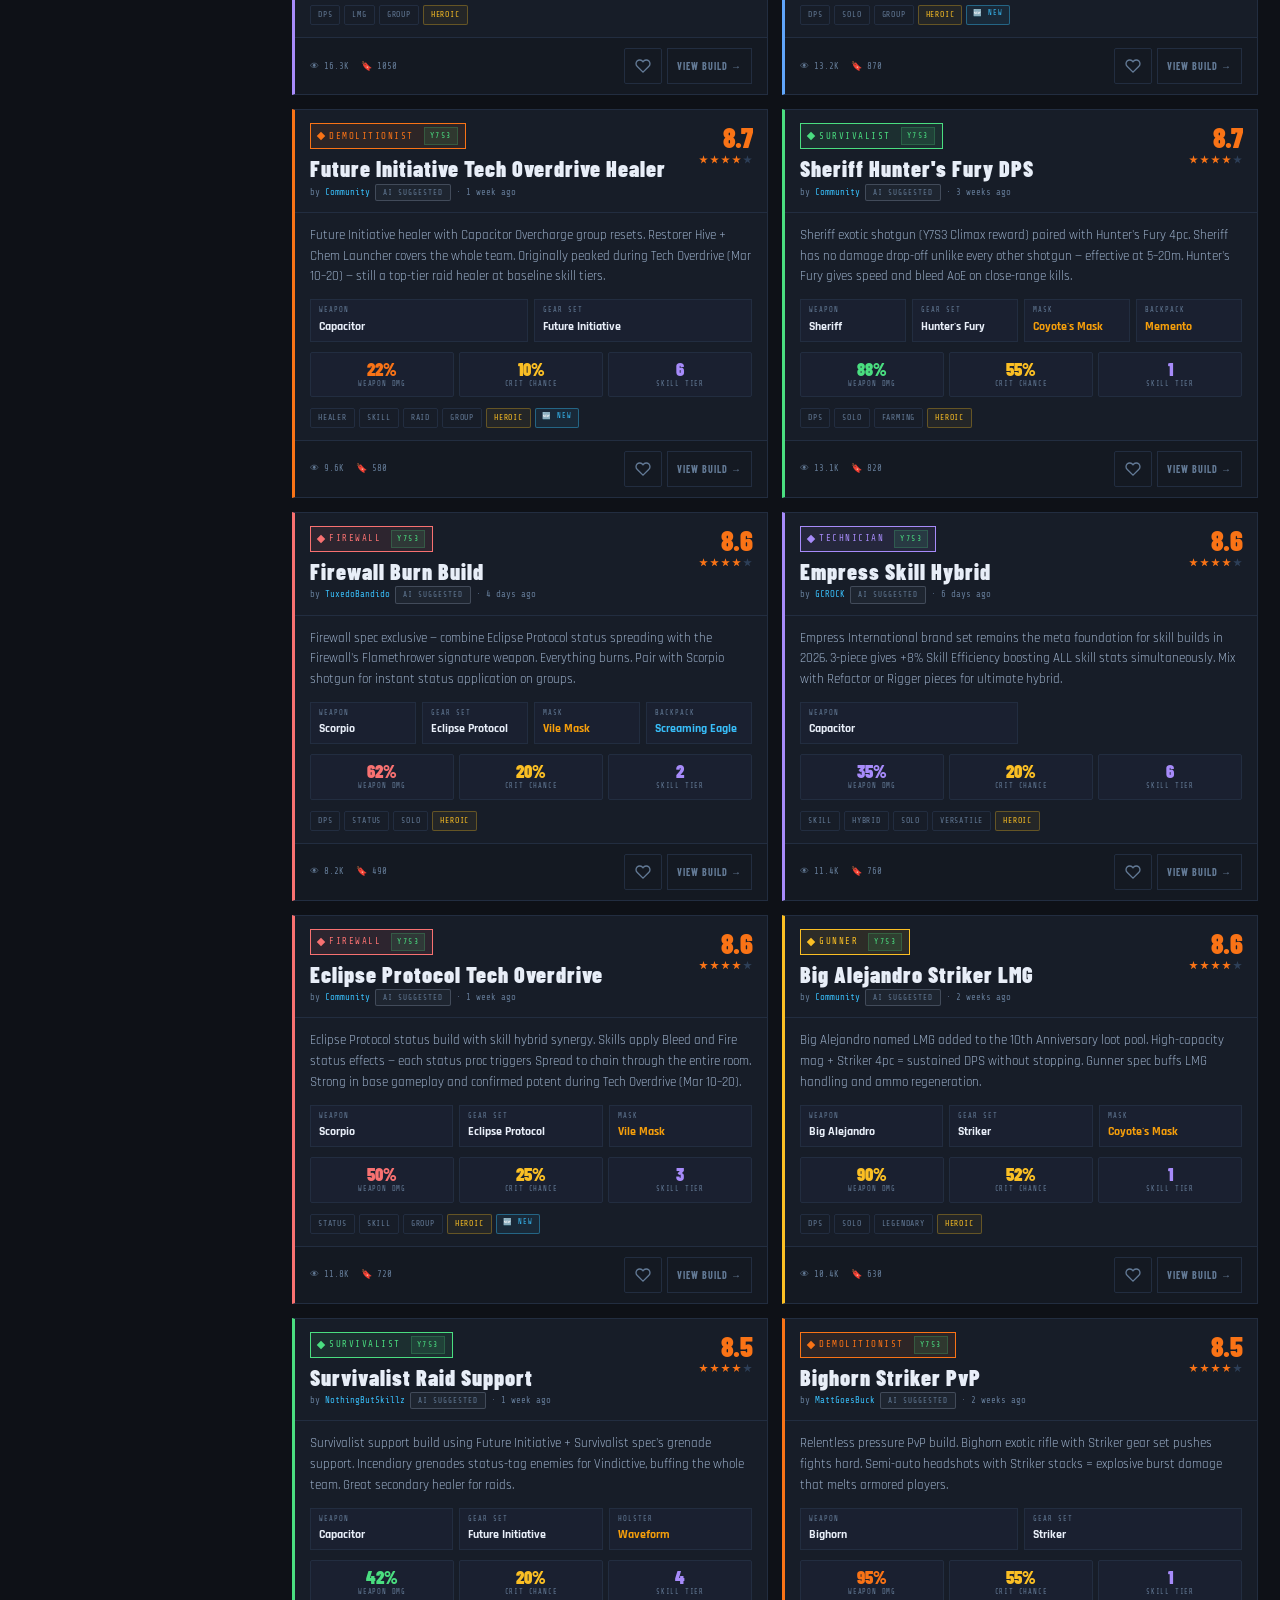
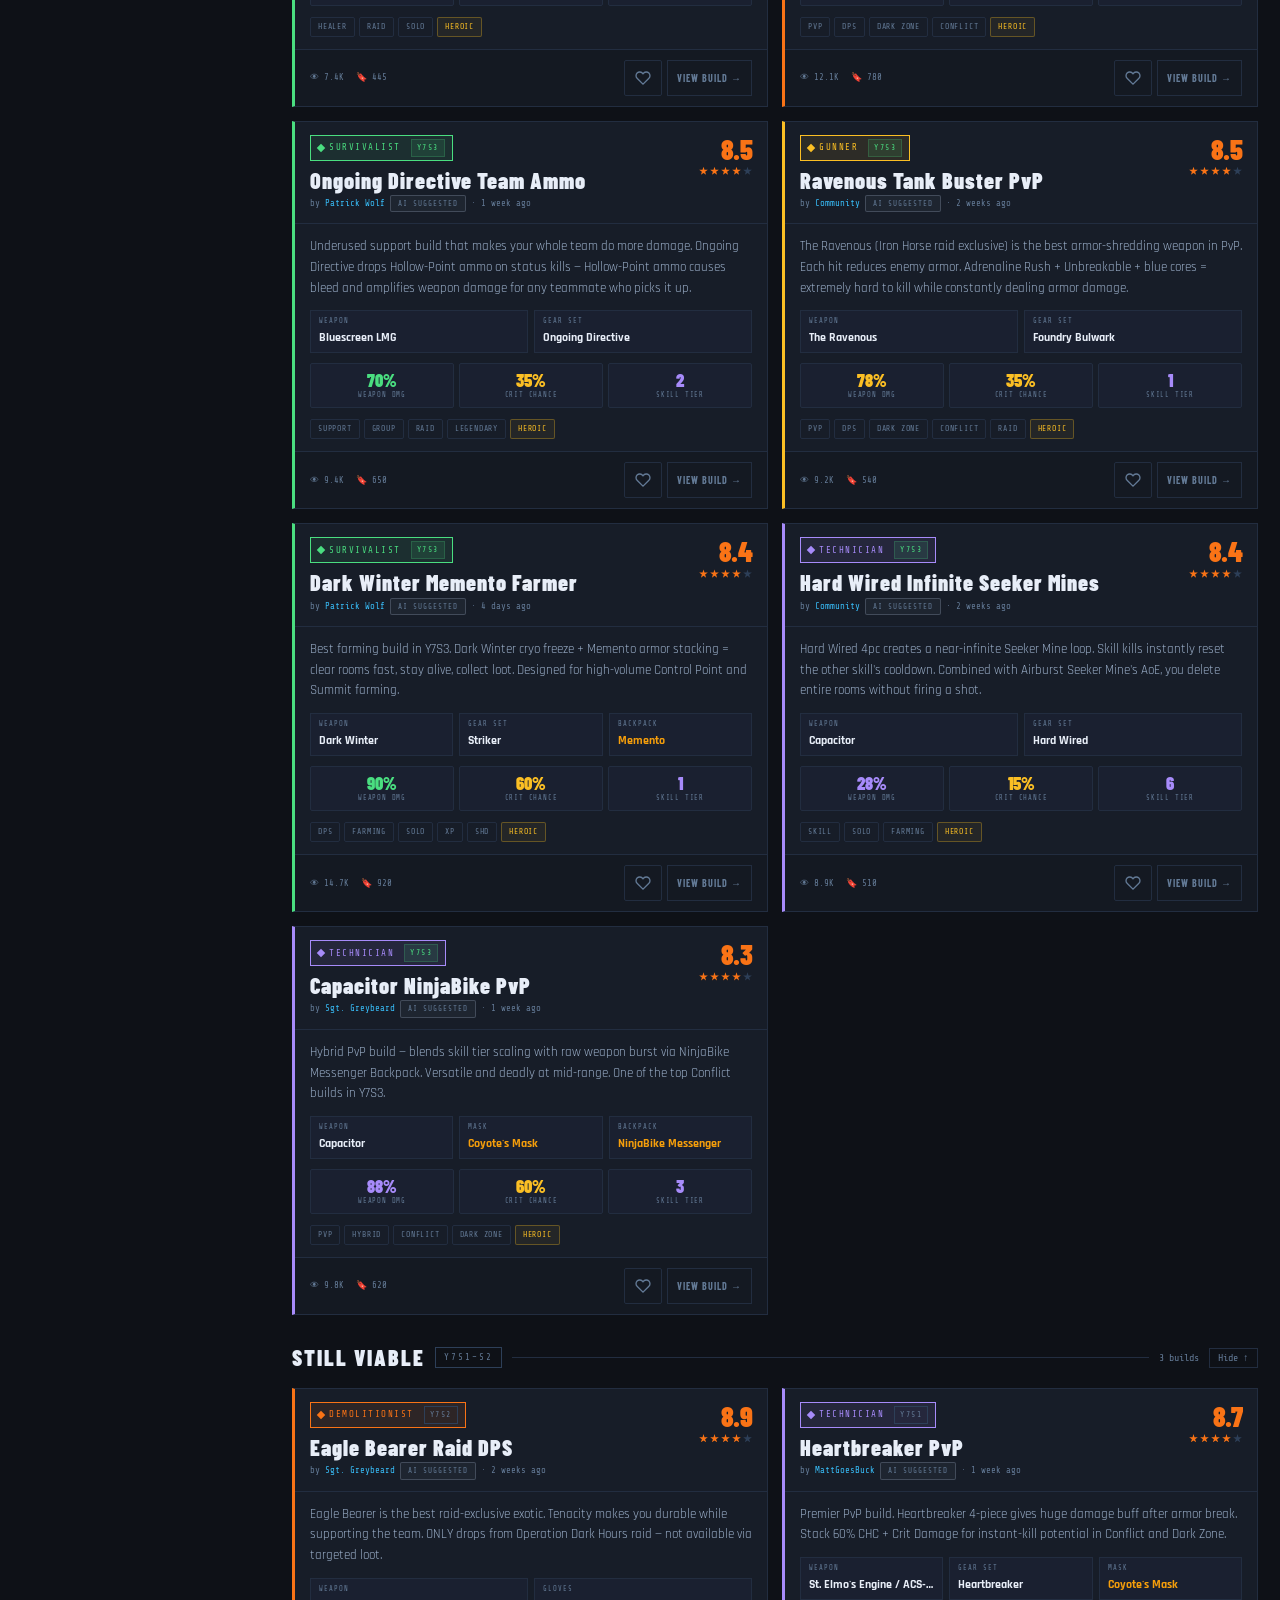
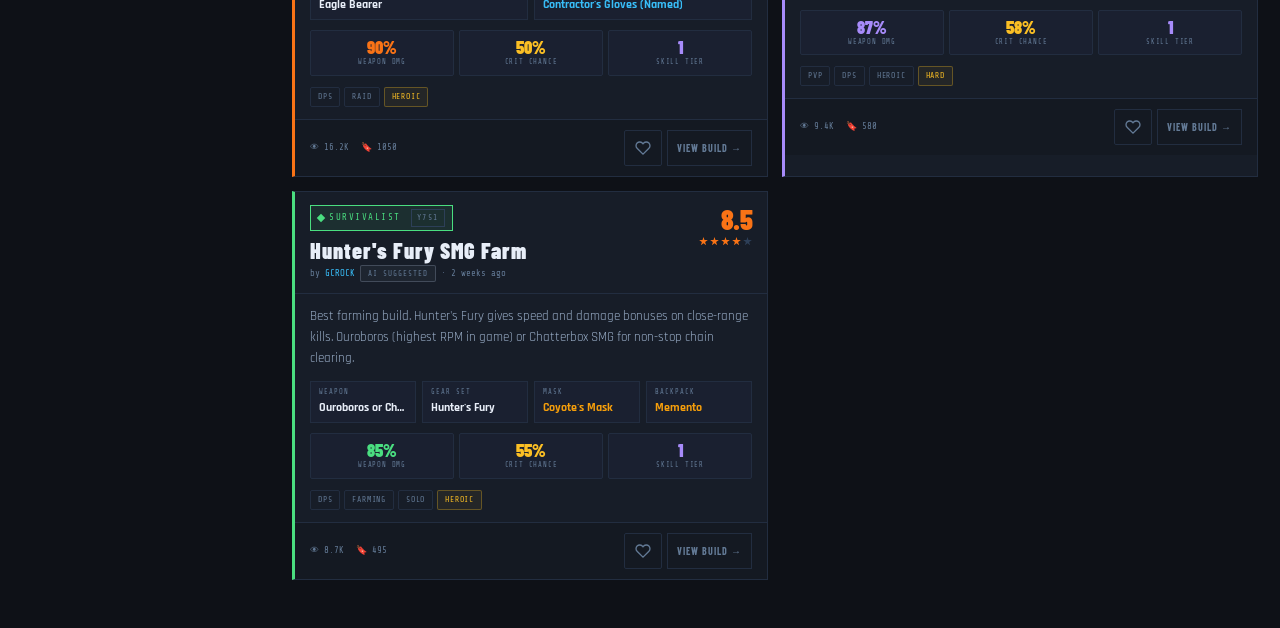
==== commit 88833c06: "Fix desktop layout: full-width pages, keyboard shortcuts, sticky toolbar - All non-Builds tabs now e" ====
--- a/index.html
+++ b/index.html
@@ -370,6 +370,14 @@
 .guide-num{font-family:'Share Tech Mono',monospace;font-size:9px;background:var(--blue);color:#000;min-width:18px;height:18px;border-radius:50%;display:flex;align-items:center;justify-content:center;flex-shrink:0;margin-top:2px}
 .guide-dismiss{margin-top:12px;background:transparent;border:1px solid var(--border2);color:var(--text3);padding:5px 12px;font-family:'Share Tech Mono',monospace;font-size:8px;letter-spacing:1px;text-transform:uppercase;cursor:pointer;transition:all .15s}
 .guide-dismiss:hover{border-color:var(--blue);color:var(--blue)}
+/* DESKTOP FULL-WIDTH PAGES */
+.page-wrap{max-width:1140px;margin:0 auto;padding:28px 32px}
+@media(max-width:900px){.page-wrap{padding:16px}}
+.toolbar-sticky{position:sticky;top:68px;z-index:100;background:var(--bg);border-bottom:1px solid var(--border);padding:10px 22px;margin:-22px -22px 18px;display:flex;align-items:center;gap:10px;flex-wrap:wrap;backdrop-filter:blur(12px)}
+.filter-clear-btn{font-family:'Share Tech Mono',monospace;font-size:8px;letter-spacing:1.5px;text-transform:uppercase;padding:5px 12px;border:1px solid var(--orange);color:var(--orange);background:var(--odim);cursor:pointer;transition:all .15s;white-space:nowrap}
+.filter-clear-btn:hover{background:rgba(249,115,22,.2)}
+.kbd-hint{font-family:'Share Tech Mono',monospace;font-size:8px;color:var(--text3);letter-spacing:1px;display:flex;align-items:center;gap:4px;margin-left:auto}
+kbd{background:var(--bg3);border:1px solid var(--border2);border-bottom:2px solid var(--border2);padding:1px 5px;font-family:'Share Tech Mono',monospace;font-size:8px;color:var(--text2);border-radius:2px}
 /* ITEMS EXPLORER */
 .items-sub-nav{display:flex;gap:0;border-bottom:1px solid var(--border);margin-bottom:20px;flex-wrap:wrap}
 .items-sub-btn{font-family:'Share Tech Mono',monospace;font-size:9px;letter-spacing:2px;text-transform:uppercase;padding:10px 18px;cursor:pointer;border:none;background:transparent;color:var(--text3);border-bottom:2px solid transparent;transition:all .2s;margin-bottom:-1px}
@@ -2150,6 +2158,8 @@
   // Show/hide sidebar — hide on non-builds tabs
   var aside=document.querySelector('aside');
   if(aside) aside.style.display=(t==='builds')?'':'none';
+  var mainEl=document.getElementById('mainContent');
+  if(mainEl){ mainEl.style.gridColumn=(t==='builds')?'':'1 / -1'; mainEl.style.padding=(t==='builds')?'':'0'; }
   renderMain();
 }
 function setSpec(s,el){
@@ -2237,7 +2247,7 @@
   main.innerHTML='<div class="hero"><div class="hgrid"></div><div class="hglow"></div><div class="hero-text"><h1>Build Planner<br><span>The Division 2</span></h1><p>Accurate, creator-verified builds for Year 7 Season 3. Current meta with real drop locations. Y8S1 Rise Up launches Apr 2.</p></div><div class="hstats"><div><div class="hs-num">'+BUILDS.length+'</div><div class="hs-lbl">Builds</div></div><div><div class="hs-num">8</div><div class="hs-lbl">Creators</div></div><div><div class="hs-num">Y7S3</div><div class="hs-lbl">Patch</div></div></div></div>'
     +'<div style="background:var(--odim);border:1px solid rgba(249,115,22,.3);border-left:3px solid var(--orange);padding:10px 14px;margin-bottom:10px;font-size:12px;color:var(--orange2)"><span style="font-family:\'Share Tech Mono\',monospace;font-size:9px;letter-spacing:2px;color:var(--orange)">LIVE NOW &bull; </span> Expertise Surge (2&times; Expertise materials) &bull; 10th Anniversary Event &bull; Climax Mission: Sheriff Exotic &mdash; All end Apr 2 &bull; Y8S1 Rise Up launches Apr 2</div>'
     +'<div style="background:var(--panel);border:1px solid var(--border);padding:9px 14px;margin-bottom:18px;display:flex;align-items:center;justify-content:space-between;flex-wrap:wrap;gap:8px"><div style="font-family:\'Share Tech Mono\',monospace;font-size:9px;color:var(--text3);letter-spacing:1px">&#x2713; All 6 specs covered &nbsp;&bull;&nbsp; &#x2713; '+BUILDS.length+' builds total &nbsp;&bull;&nbsp; &#x2713; Creator-verified &nbsp;&bull;&nbsp; &#x1F4C5; Updated <span id="siteDate"></span></div><div style="font-family:\'Share Tech Mono\',monospace;font-size:8px;color:var(--green);letter-spacing:1px;border:1px solid rgba(74,222,128,.3);padding:2px 7px;background:var(--gdim)">LIVE DATA</div></div>'
-    +'<div class="toolbar"><select class="sort-sel" id="mainSort" onchange="renderMain()"><option value="top">Sort: Highest Rated</option><option value="new">Sort: Newest</option><option value="views">Sort: Most Viewed</option><option value="name">Sort: A&ndash;Z</option></select><span class="rcount">'+filtered.length+' build'+(filtered.length!==1?'s':'')+'</span></div>'
+    +'<div class="toolbar toolbar-sticky"><select class="sort-sel" id="mainSort" onchange="renderMain()"><option value="top">Sort: Highest Rated</option><option value="new">Sort: Newest</option><option value="views">Sort: Most Viewed</option><option value="name">Sort: A&ndash;Z</option></select>'+(activeTags.length||currentSpec!=='all'?'<button class="filter-clear-btn" onclick="activeTags=[];currentSpec=\'all\';document.querySelectorAll(\'.spec-btn,.tag\').forEach(function(b){b.classList.remove(\'active\');});document.querySelectorAll(\'.spec-btn\')[0]&&document.querySelectorAll(\'.spec-btn\')[0].classList.add(\'active\');applyFilters()">&#x2715; Clear filters</button>':'')+'<span class="rcount">'+filtered.length+' build'+(filtered.length!==1?'s':'')+'</span><span class="kbd-hint" style="display:none" id="kbdHint"><kbd>/</kbd> search &nbsp; <kbd>B</kbd><kbd>S</kbd><kbd>G</kbd><kbd>E</kbd><kbd>I</kbd> tabs &nbsp; <kbd>Esc</kbd> close</span></div>'
     +(cur.length>0?'<div class="sg"><div class="sg-head"><div class="sg-title">Current Meta</div><span class="sg-badge cur">Y7S3 &middot; 2026</span><div class="sg-line"></div><span class="sg-cnt">'+cur.length+' builds</span><button class="sg-tog" id="tog-cur" onclick="toggleSeason(\'cur\')">'+(collapsed['cur']?'Show &darr;':'Hide &uarr;')+'</button></div><div class="sg-grid'+(collapsed['cur']?' collapsed':'')+'" id="sg-cur">'+cur.map(buildCard).join('')+'</div></div>':'')
     +(prev.length>0?'<div class="sg"><div class="sg-head"><div class="sg-title">Still Viable</div><span class="sg-badge old">Y7S1&ndash;S2</span><div class="sg-line"></div><span class="sg-cnt">'+prev.length+' builds</span><button class="sg-tog" id="tog-prev" onclick="toggleSeason(\'prev\')">'+(collapsed['prev']?'Show &darr;':'Hide &uarr;')+'</button></div><div class="sg-grid'+(collapsed['prev']?' collapsed':'')+'" id="sg-prev">'+prev.map(buildCard).join('')+'</div></div>':'')
     +(filtered.length===0?'<div class="empty"><h3>No Builds Found</h3><p>Adjust your filters or clear search.</p></div>':'');
@@ -2296,19 +2306,20 @@
 
 function renderSaved(main){
   var builds=BUILDS.filter(function(b){return savedBuilds.has(b.id);});
-  main.innerHTML='<div style="margin-bottom:20px"><div style="font-family:\'Barlow Condensed\',sans-serif;font-size:28px;font-weight:900;letter-spacing:2px;text-transform:uppercase">Saved Builds</div><div style="font-size:13px;color:var(--text2);margin-top:4px">'+builds.length+' saved</div></div>'
+  main.innerHTML='<div class="page-wrap"><div style="margin-bottom:20px"><div style="font-family:\'Barlow Condensed\',sans-serif;font-size:28px;font-weight:900;letter-spacing:2px;text-transform:uppercase">Saved Builds</div><div style="font-size:13px;color:var(--text2);margin-top:4px">'+builds.length+' saved</div></div>'
     +(builds.length===0?'<div class="empty"><div style="font-size:48px;margin-bottom:8px">🎮</div><h3>No Saved Builds</h3><p style="margin-top:8px;color:var(--text3);font-size:13px">Hit Save on any build to bookmark it here.</p><p style="margin-top:4px;color:var(--text3);font-size:11px;font-family:var(--mono,\'Share Tech Mono\',monospace)">PRO TIP: Save multiple builds to compare loadouts</p></div>'
-    :'<div class="sg-grid">'+builds.map(buildCard).join('')+'</div>');
+    :'<div class="sg-grid">'+builds.map(buildCard).join('')+'</div>')+'</div>';
 }
 
 function renderEvents(main){
   var live=EVENTS.filter(function(e){return e.status==='live';});
   var soon=EVENTS.filter(function(e){return e.status==='soon';});
-  main.innerHTML='<div style="margin-bottom:20px"><div style="font-family:\'Barlow Condensed\',sans-serif;font-size:28px;font-weight:900;letter-spacing:2px;text-transform:uppercase">Events &mdash; March 2026</div><div style="font-size:13px;color:var(--text2);margin-top:4px">Year 7 Season 3 &middot; Year 8 Season 1 "Rise Up" starts April 2, 2026</div></div>'
+  main.innerHTML='<div class="page-wrap"><div style="margin-bottom:20px"><div style="font-family:\'Barlow Condensed\',sans-serif;font-size:28px;font-weight:900;letter-spacing:2px;text-transform:uppercase">Events &mdash; March 2026</div><div style="font-size:13px;color:var(--text2);margin-top:4px">Year 7 Season 3 &middot; Year 8 Season 1 "Rise Up" starts April 2, 2026</div></div>'
     +'<div style="font-family:\'Share Tech Mono\',monospace;font-size:9px;color:var(--orange);letter-spacing:3px;text-transform:uppercase;margin-bottom:12px;display:flex;align-items:center;gap:7px">LIVE NOW<div style="flex:1;height:1px;background:var(--border)"></div></div>'
     +'<div style="display:grid;grid-template-columns:repeat(auto-fill,minmax(280px,1fr));gap:12px;margin-bottom:24px">'+live.map(function(e){return '<div class="ev-card live"><div style="display:flex;align-items:center;gap:8px;margin-bottom:8px"><div class="evdot live"></div><span style="font-family:\'Share Tech Mono\',monospace;font-size:9px;letter-spacing:2px;color:var(--green)">LIVE</span></div><div style="font-family:\'Barlow Condensed\',sans-serif;font-size:18px;font-weight:700">'+e.name+'</div><div style="font-family:\'Share Tech Mono\',monospace;font-size:9px;color:var(--text3);margin:4px 0 8px">'+e.time+'</div><div style="font-size:12px;color:var(--text2);line-height:1.5">'+e.desc+'</div></div>';}).join('')+'</div>'
     +'<div style="font-family:\'Share Tech Mono\',monospace;font-size:9px;color:var(--orange);letter-spacing:3px;text-transform:uppercase;margin-bottom:12px;display:flex;align-items:center;gap:7px">UPCOMING<div style="flex:1;height:1px;background:var(--border)"></div></div>'
-    +'<div style="display:grid;grid-template-columns:repeat(auto-fill,minmax(280px,1fr));gap:12px">'+soon.map(function(e){return '<div class="ev-card soon"><div style="display:flex;align-items:center;gap:8px;margin-bottom:8px"><div class="evdot soon"></div><span style="font-family:\'Share Tech Mono\',monospace;font-size:9px;letter-spacing:2px;color:var(--yellow)">SOON</span></div><div style="font-family:\'Barlow Condensed\',sans-serif;font-size:18px;font-weight:700">'+e.name+'</div><div style="font-family:\'Share Tech Mono\',monospace;font-size:9px;color:var(--text3);margin:4px 0 8px">'+e.time+'</div><div style="font-size:12px;color:var(--text2);line-height:1.5">'+e.desc+'</div></div>';}).join('')+'</div>';
+    +'<div style="display:grid;grid-template-columns:repeat(auto-fill,minmax(280px,1fr));gap:12px">'+soon.map(function(e){return '<div class="ev-card soon"><div style="display:flex;align-items:center;gap:8px;margin-bottom:8px"><div class="evdot soon"></div><span style="font-family:\'Share Tech Mono\',monospace;font-size:9px;letter-spacing:2px;color:var(--yellow)">SOON</span></div><div style="font-family:\'Barlow Condensed\',sans-serif;font-size:18px;font-weight:700">'+e.name+'</div><div style="font-family:\'Share Tech Mono\',monospace;font-size:9px;color:var(--text3);margin:4px 0 8px">'+e.time+'</div><div style="font-size:12px;color:var(--text2);line-height:1.5">'+e.desc+'</div></div>';}).join('')+'</div>'
+    +'</div>';
 }
 
 
@@ -2316,7 +2327,7 @@
   function gPhase(num,title,tag,items){
     return '<div class="guide-phase"><div class="guide-phase-hdr"><span class="guide-phase-num">'+num+'</span><span class="guide-phase-title">'+title+'</span><span class="guide-phase-tag">'+tag+'</span></div><div class="guide-phase-body">'+items.map(function(it){return '<div class="guide-item"><div class="guide-item-icon">'+it[0]+'</div><div><div class="guide-item-title">'+it[1]+'</div><div class="guide-item-desc">'+it[2]+'</div></div></div>';}).join('')+'</div></div>';
   }
-  main.innerHTML=''
+  main.innerHTML='<div class="page-wrap">'
   +'<div style="margin-bottom:24px"><h2 style="font-size:32px;font-weight:900;letter-spacing:2px;text-transform:uppercase;line-height:1;margin:0">Progression Guide</h2><p style="font-size:13px;color:var(--text2);margin:6px 0 0">Blueprints, activities and farming priorities for Year 7 Season 3</p></div>'
   +gPhase('Phase 1','Get to Heroic — First Build','New / Returning',[
     ['&#x1F3AF;','Complete Campaign + Warlords of New York','Reach level 40. WONY is required for all endgame — Countdown, Summit, Legendary are locked behind it.'],
@@ -2353,18 +2364,19 @@
   +'<div><strong style="color:var(--text)">Weekly cache:</strong> SHD Requisition Project</div>'
   +'<div><strong style="color:var(--text)">SHD cap:</strong> Level 1000</div>'
   +'<div><strong style="color:var(--text)">First exotic:</strong> St. Elmo&#x27;s Engine AR</div>'
-  +'</div></div>';
+  +'</div></div></div>';
 }
 
 function renderCreators(main){
-  main.innerHTML='<div style="margin-bottom:20px"><div style="font-family:\'Barlow Condensed\',sans-serif;font-size:28px;font-weight:900;letter-spacing:2px;text-transform:uppercase">Content Creators</div><div style="font-size:13px;color:var(--text2);margin-top:4px">The Division 2\'s most trusted build guides and news channels</div></div>'
+  main.innerHTML='<div class="page-wrap"><div style="margin-bottom:20px"><div style="font-family:\'Barlow Condensed\',sans-serif;font-size:28px;font-weight:900;letter-spacing:2px;text-transform:uppercase">Content Creators</div><div style="font-size:13px;color:var(--text2);margin-top:4px">The Division 2\'s most trusted build guides and news channels</div></div>'
     +'<div class="cc-grid">'+CREATORS.map(function(c){
       var cb=BUILDS.filter(function(b){return b.author===c.name;});
       var pills=cb.map(function(b){var col=specCol(b.spec);return '<span onclick="openBuild('+b.id+')" style="cursor:pointer;font-family:\'Share Tech Mono\',monospace;font-size:8px;padding:2px 7px;border:1px solid '+col+'44;color:'+col+';background:'+col+'11;border-radius:2px;white-space:nowrap">'+b.name+'</span>';}).join('');
       return '<div class="cc-card"><div class="cc-top"><div class="cc-av">'+c.av+'</div><div style="flex:1;min-width:0"><div style="font-weight:700;font-size:14px">'+c.name+'</div><div style="font-family:\'Share Tech Mono\',monospace;font-size:9px;color:var(--blue);margin-bottom:2px">'+c.platform+' &middot; '+c.handle+'</div><div style="font-family:\'Share Tech Mono\',monospace;font-size:9px;color:var(--text3)">'+c.focus+'</div></div></div>'
         +(cb.length?'<div style="margin-top:10px;padding-top:10px;border-top:1px solid var(--border)"><div style="font-family:\'Share Tech Mono\',monospace;font-size:7.5px;color:var(--text3);letter-spacing:1.5px;margin-bottom:6px">'+cb.length+' BUILD'+(cb.length>1?'S':'')+' ON THIS SITE</div><div style="display:flex;flex-wrap:wrap;gap:4px">'+pills+'</div></div>':'')
         +'</div>';}).join('')+'</div>'
-    +'<div style="margin-top:24px;background:var(--panel);border:1px solid var(--border);border-left:3px solid var(--blue);padding:14px;font-size:12px;color:var(--text2);line-height:1.7"><div style="font-family:\'Share Tech Mono\',monospace;font-size:9px;color:var(--blue);letter-spacing:2px;margin-bottom:8px">COMMUNITY RESOURCES</div>Builds credited to the above creators. For the latest video guides check their YouTube. For news and patch notes, follow <strong style="color:var(--text)">@TheDivisionGame</strong> on X. Community: <strong style="color:var(--text)">r/thedivision</strong> on Reddit.</div>';
+    +'<div style="margin-top:24px;background:var(--panel);border:1px solid var(--border);border-left:3px solid var(--blue);padding:14px;font-size:12px;color:var(--text2);line-height:1.7"><div style="font-family:\'Share Tech Mono\',monospace;font-size:9px;color:var(--blue);letter-spacing:2px;margin-bottom:8px">COMMUNITY RESOURCES</div>Builds credited to the above creators. For the latest video guides check their YouTube. For news and patch notes, follow <strong style="color:var(--text)">@TheDivisionGame</strong> on X. Community: <strong style="color:var(--text)">r/thedivision</strong> on Reddit.</div>'
+    +'</div>';
 }
 
 function openBuild(id){
@@ -3071,6 +3083,42 @@
 })();
 
 
+// ── Keyboard shortcuts ──
+document.addEventListener('keydown',function(e){
+  var tag=document.activeElement.tagName;
+  var inInput=(tag==='INPUT'||tag==='TEXTAREA'||tag==='SELECT');
+  // / — focus search
+  if(e.key==='/'&&!inInput){
+    e.preventDefault();
+    var si=document.getElementById('searchInput')||document.querySelector('.items-search');
+    if(si){si.focus();si.select();}
+    return;
+  }
+  // Escape — close overlay or clear search
+  if(e.key==='Escape'){
+    var open=document.querySelector('.overlay.open');
+    if(open){closeOverlay(open.id);return;}
+    if(inInput){document.activeElement.blur();}
+    return;
+  }
+  // B/S/G/E/I — tab shortcuts when not in input
+  if(!inInput&&!e.ctrlKey&&!e.metaKey&&!e.altKey){
+    if(e.key==='b'||e.key==='B'){setTab('builds');}
+    else if(e.key==='s'||e.key==='S'){setTab('saved');}
+    else if(e.key==='g'||e.key==='G'){setTab('guide');}
+    else if(e.key==='e'||e.key==='E'){setTab('events');}
+    else if(e.key==='i'||e.key==='I'){setTab('items');}
+  }
+});
+
+// Show keyboard hint only on non-touch devices
+(function(){
+  if(!window.matchMedia('(hover:hover)').matches) return;
+  function showHint(){var h=document.getElementById('kbdHint');if(h)h.style.display='flex';}
+  if(document.readyState==='complete') showHint();
+  else window.addEventListener('load',showHint);
+})();
+
 // ── Items Explorer ──
 var itemDB = null;
 var currentItemsTab = 'weapons';
@@ -3086,11 +3134,8 @@
 }
 
 function renderItems(main){
-  main.innerHTML = '<div class="page-head"><div class="ph-grid"></div><div class="ph-content">'
-    + '<div class="ph-eyebrow">DATABASE</div>'
-    + '<h2 class="ph-title">Item Explorer</h2>'
-    + '<p class="ph-sub">Browse weapons, gear sets, exotics, talents, and skills. All data from items.json.</p>'
-    + '</div></div><div id="itemsRoot" style="padding:20px 0"><div style="font-family:\'Share Tech Mono\',monospace;font-size:9px;letter-spacing:2px;color:var(--text3);text-align:center;padding:30px">LOADING DATABASE…</div></div>';
+  main.innerHTML = '<div class="page-wrap"><div style="margin-bottom:20px"><div style="font-family:\'Barlow Condensed\',sans-serif;font-size:28px;font-weight:900;letter-spacing:2px;text-transform:uppercase">Item Explorer</div><div style="font-size:13px;color:var(--text2);margin-top:4px">Weapons, gear sets, exotics, talents and skills — Y7S3 database</div></div>'
+    + '<div id="itemsRoot"><div style="font-family:\'Share Tech Mono\',monospace;font-size:9px;letter-spacing:2px;color:var(--text3);text-align:center;padding:30px">LOADING DATABASE…</div></div></div>';
   loadItemDB(function(db){
     var root = document.getElementById('itemsRoot');
     if(!root) return;
